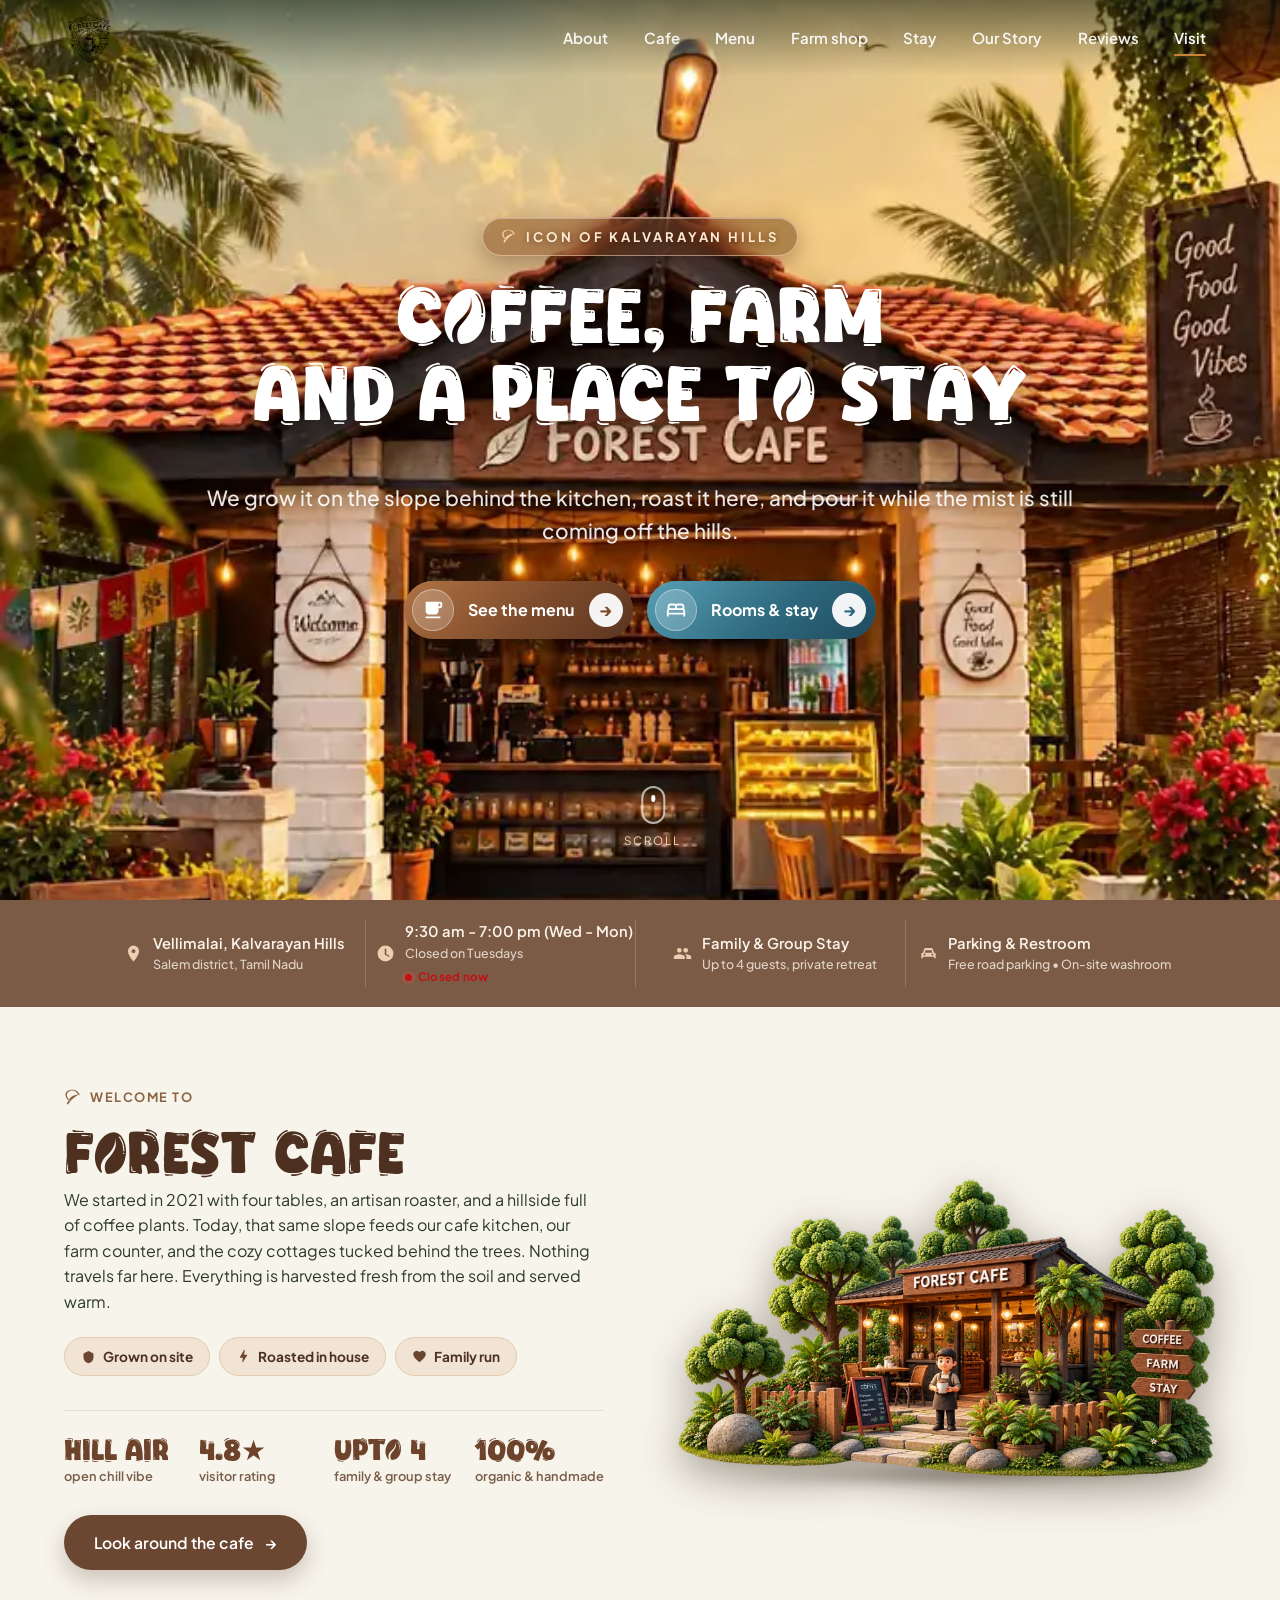
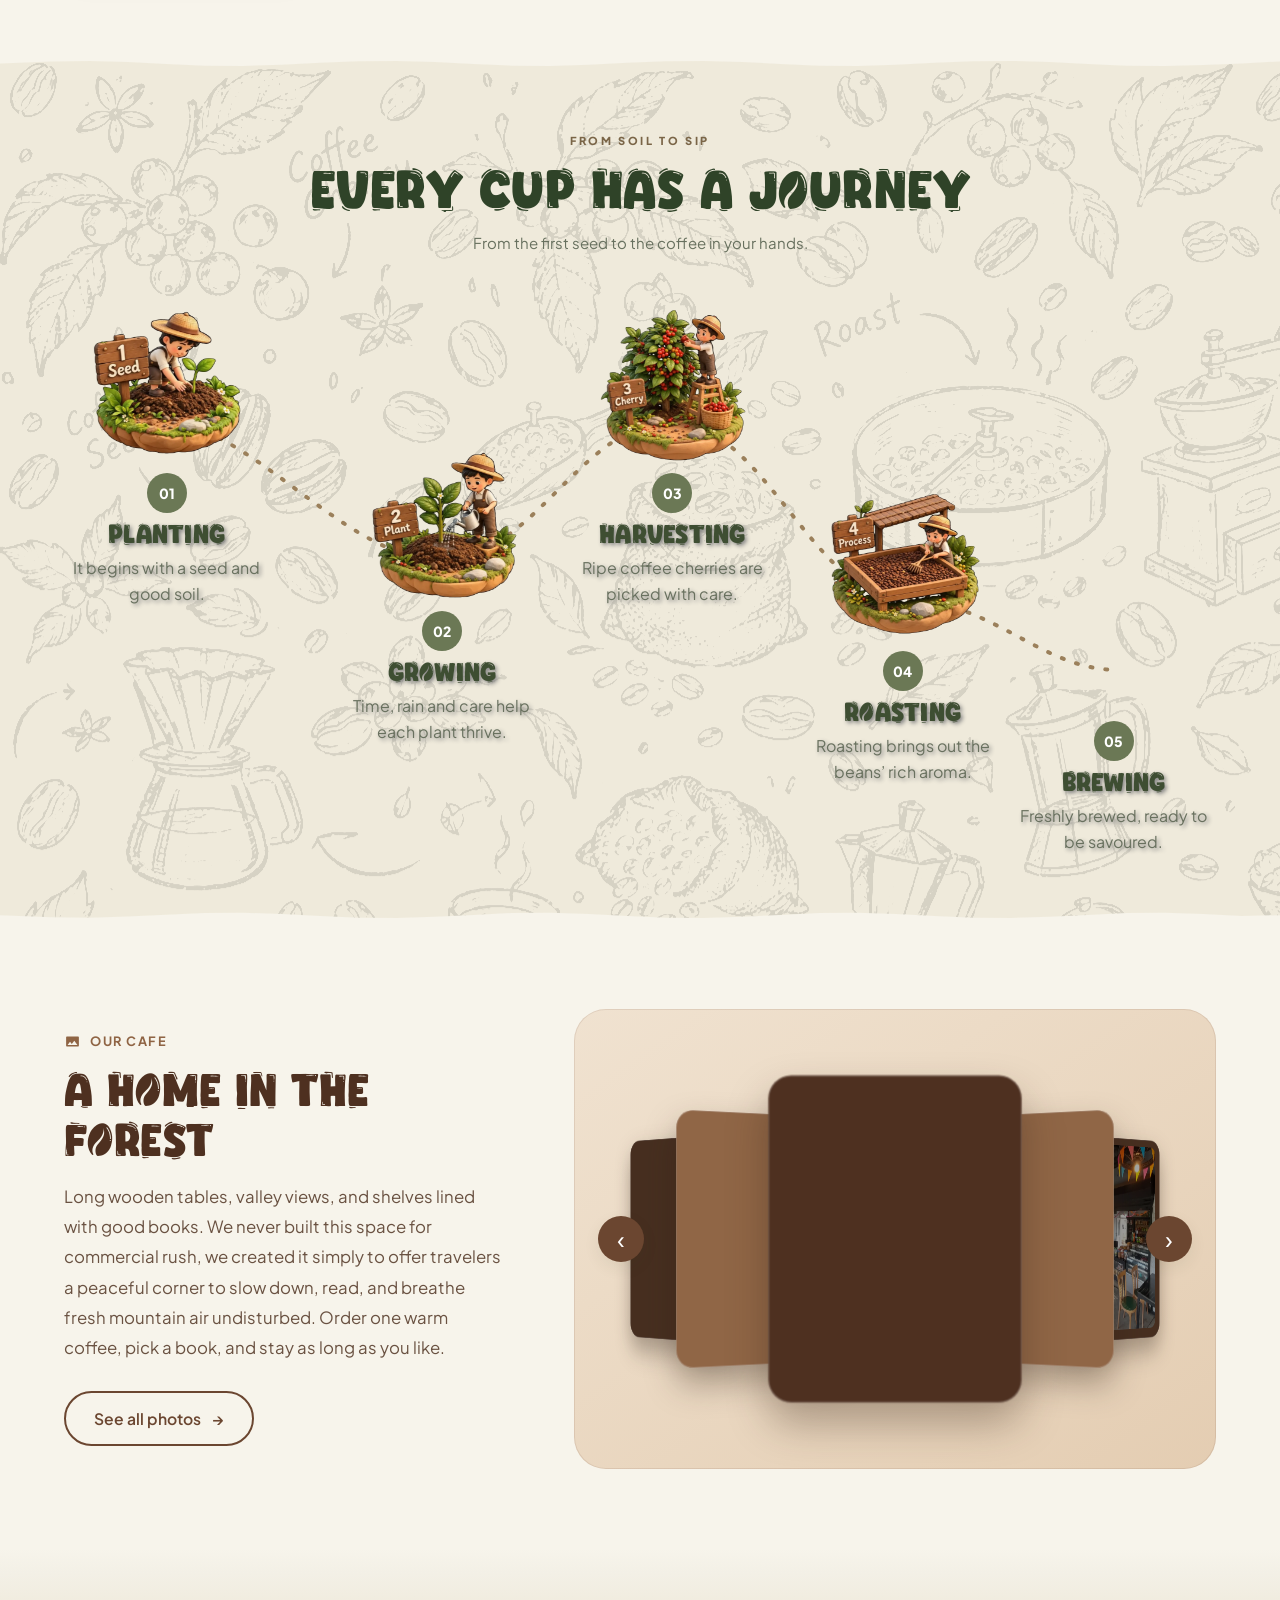
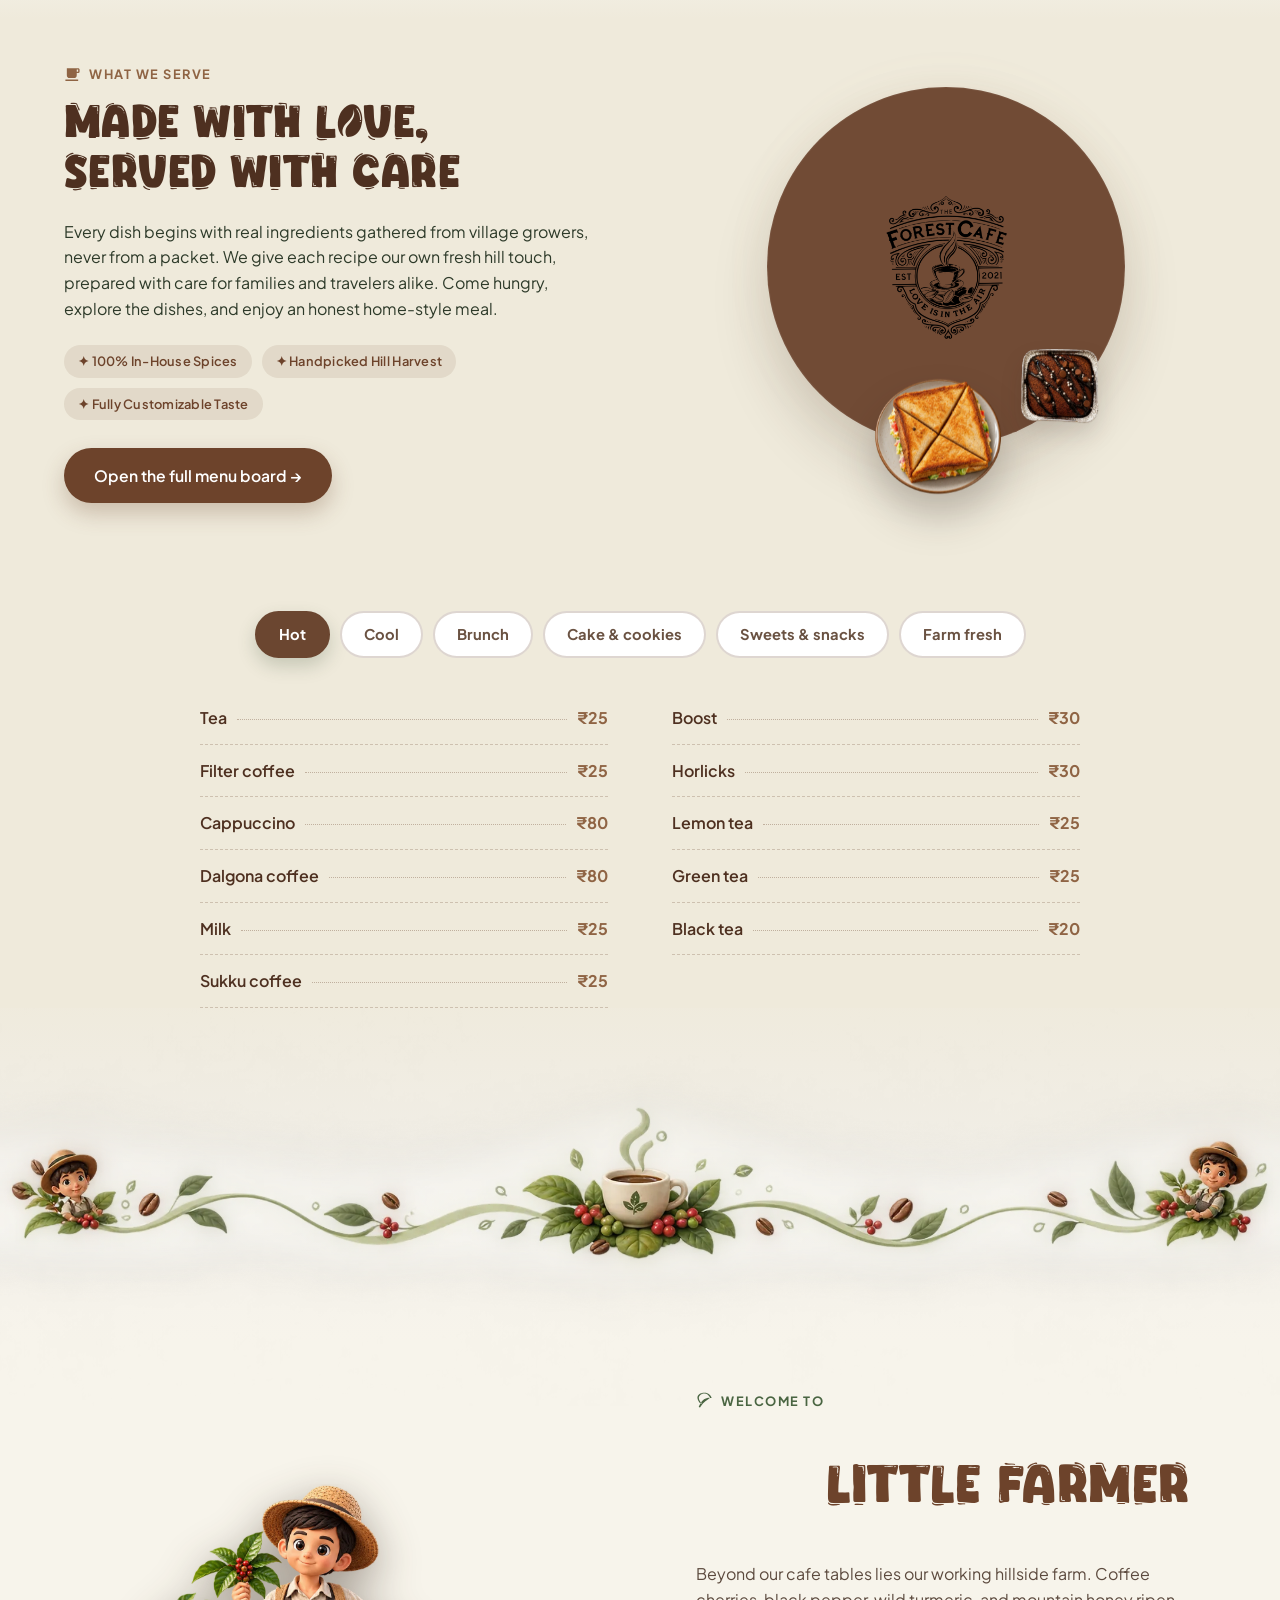
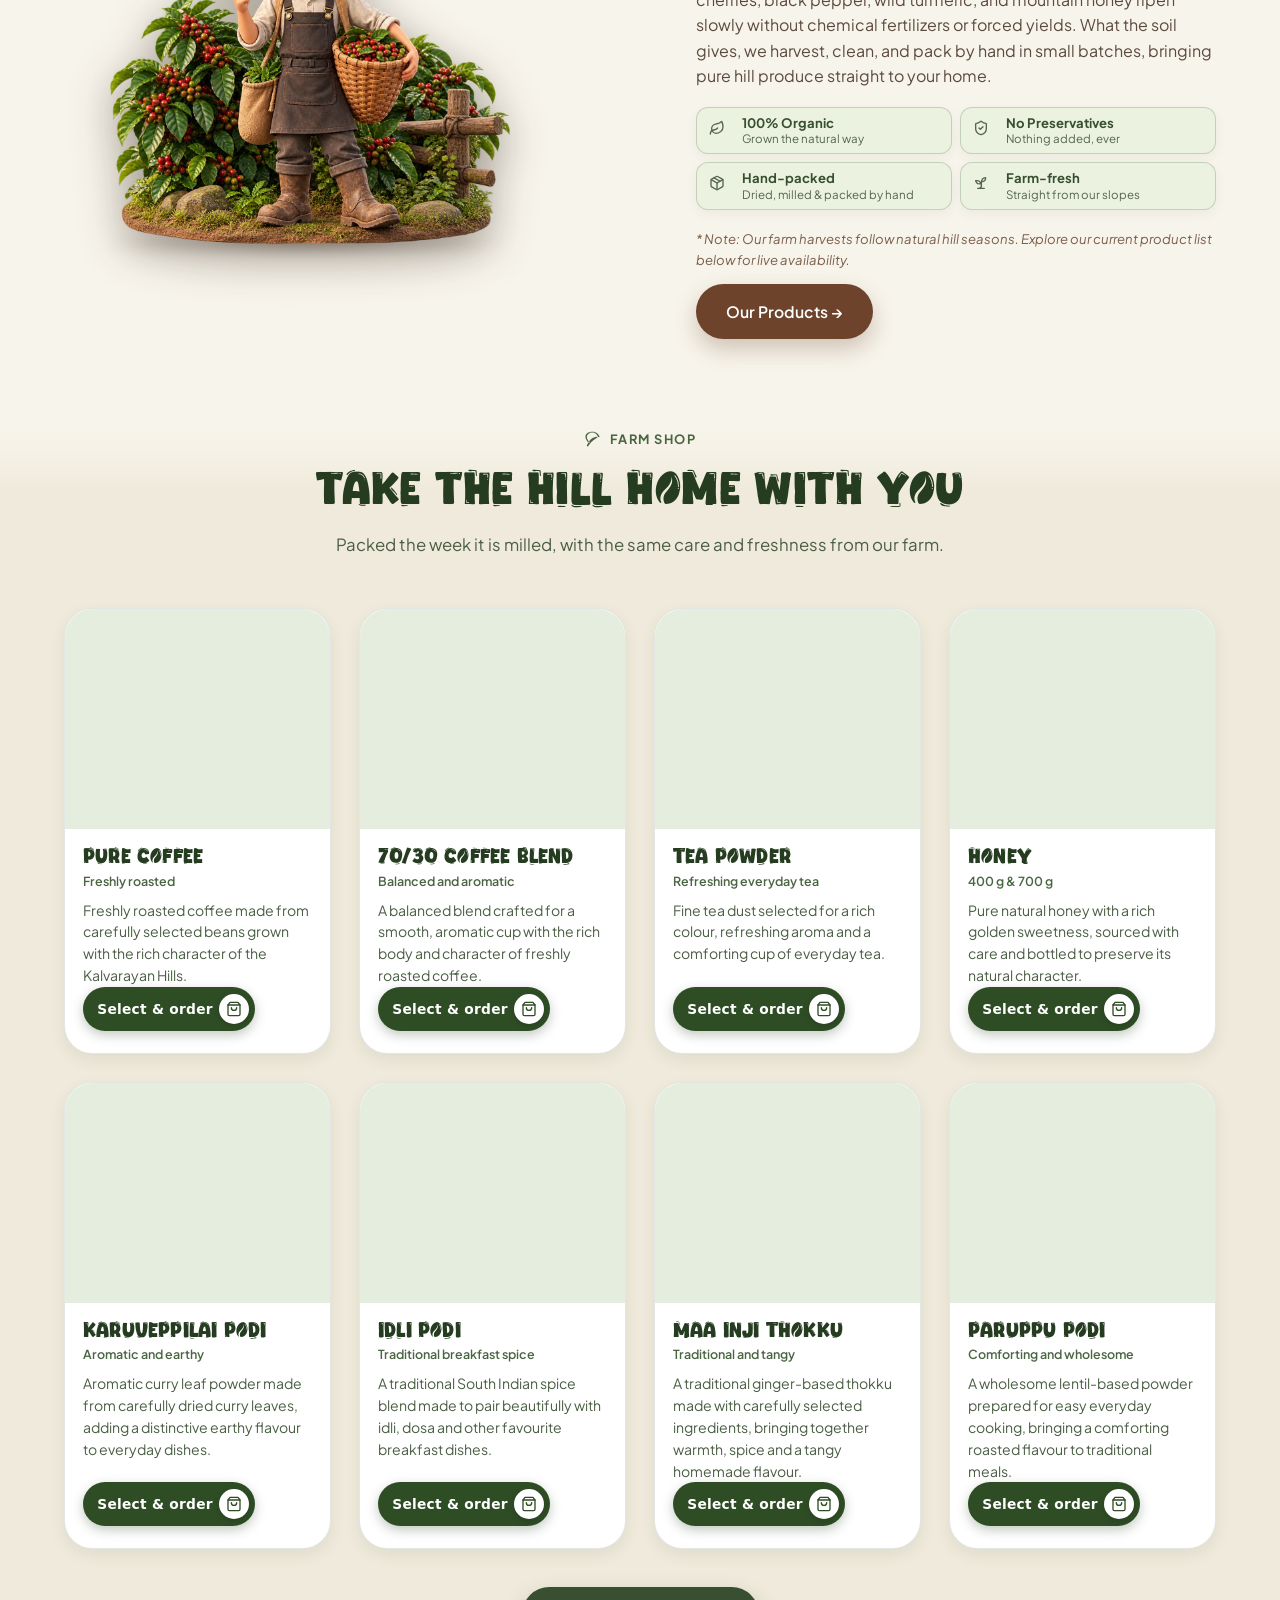
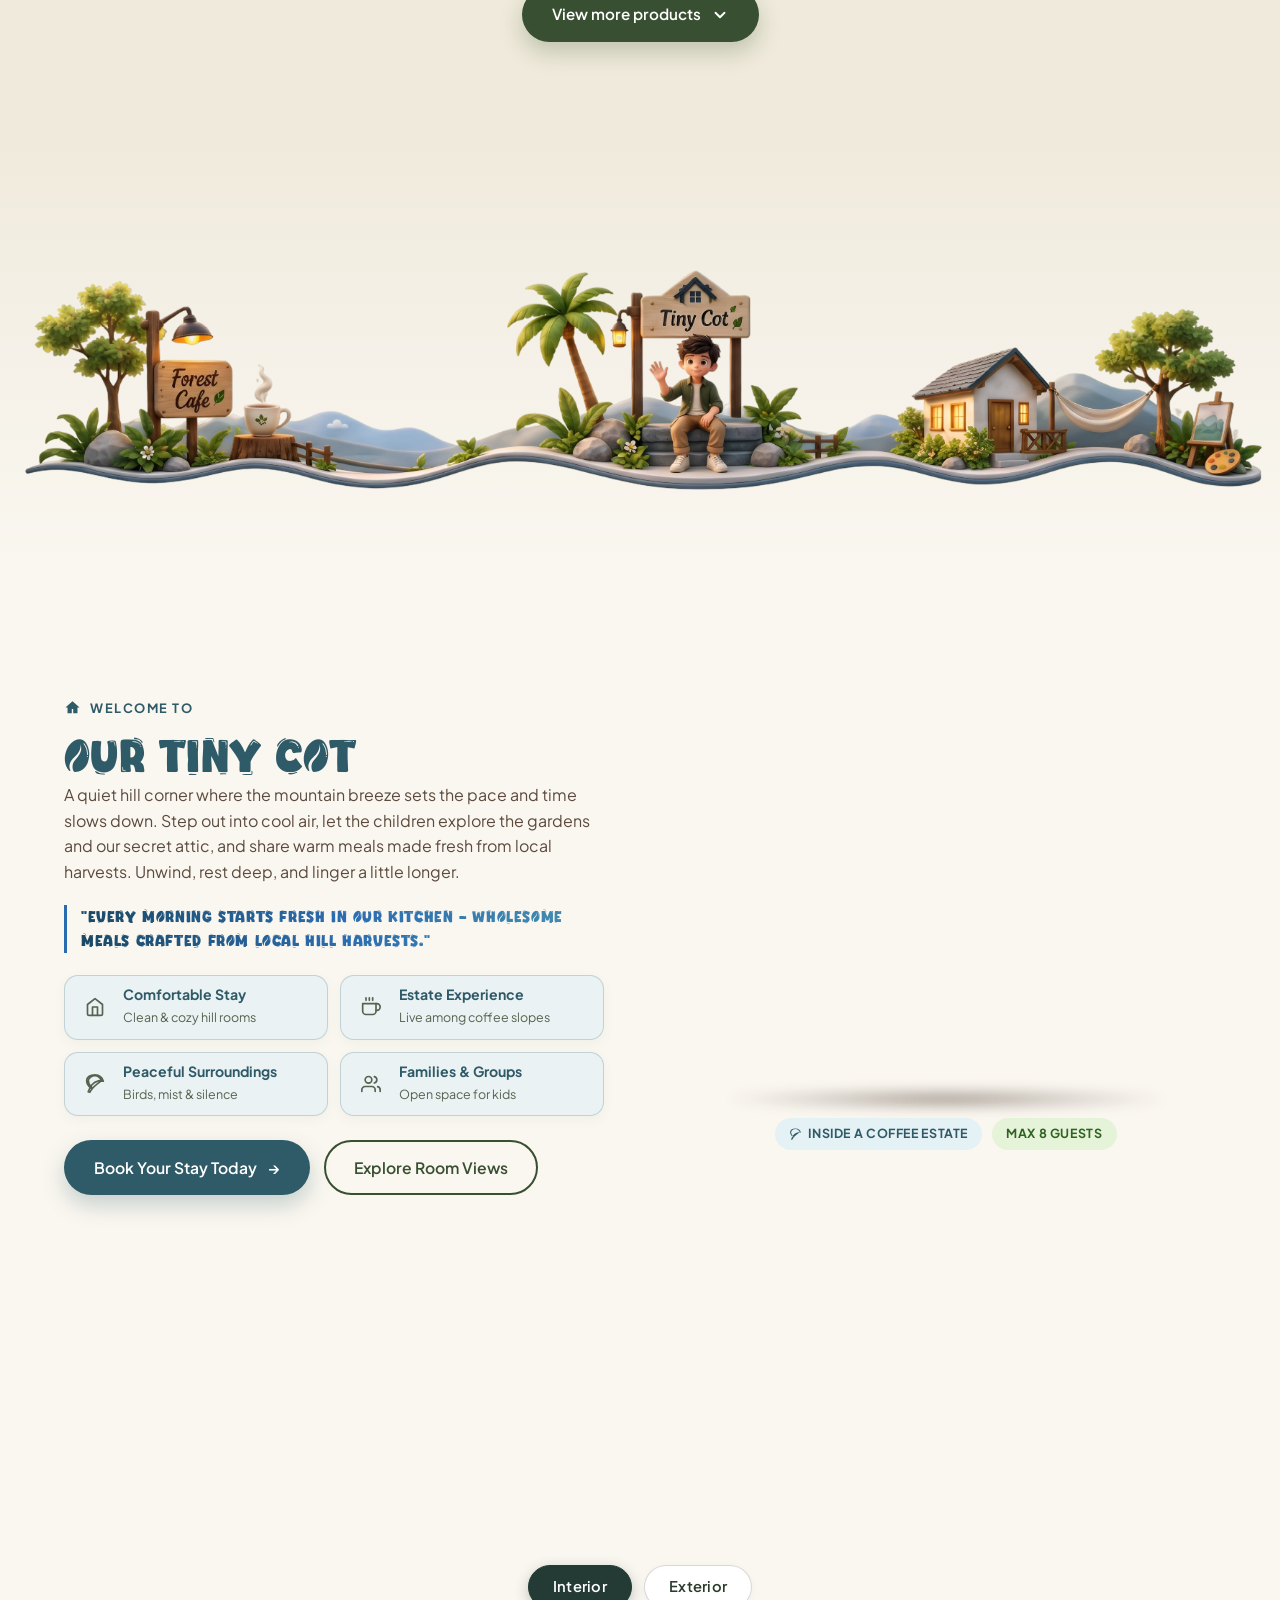
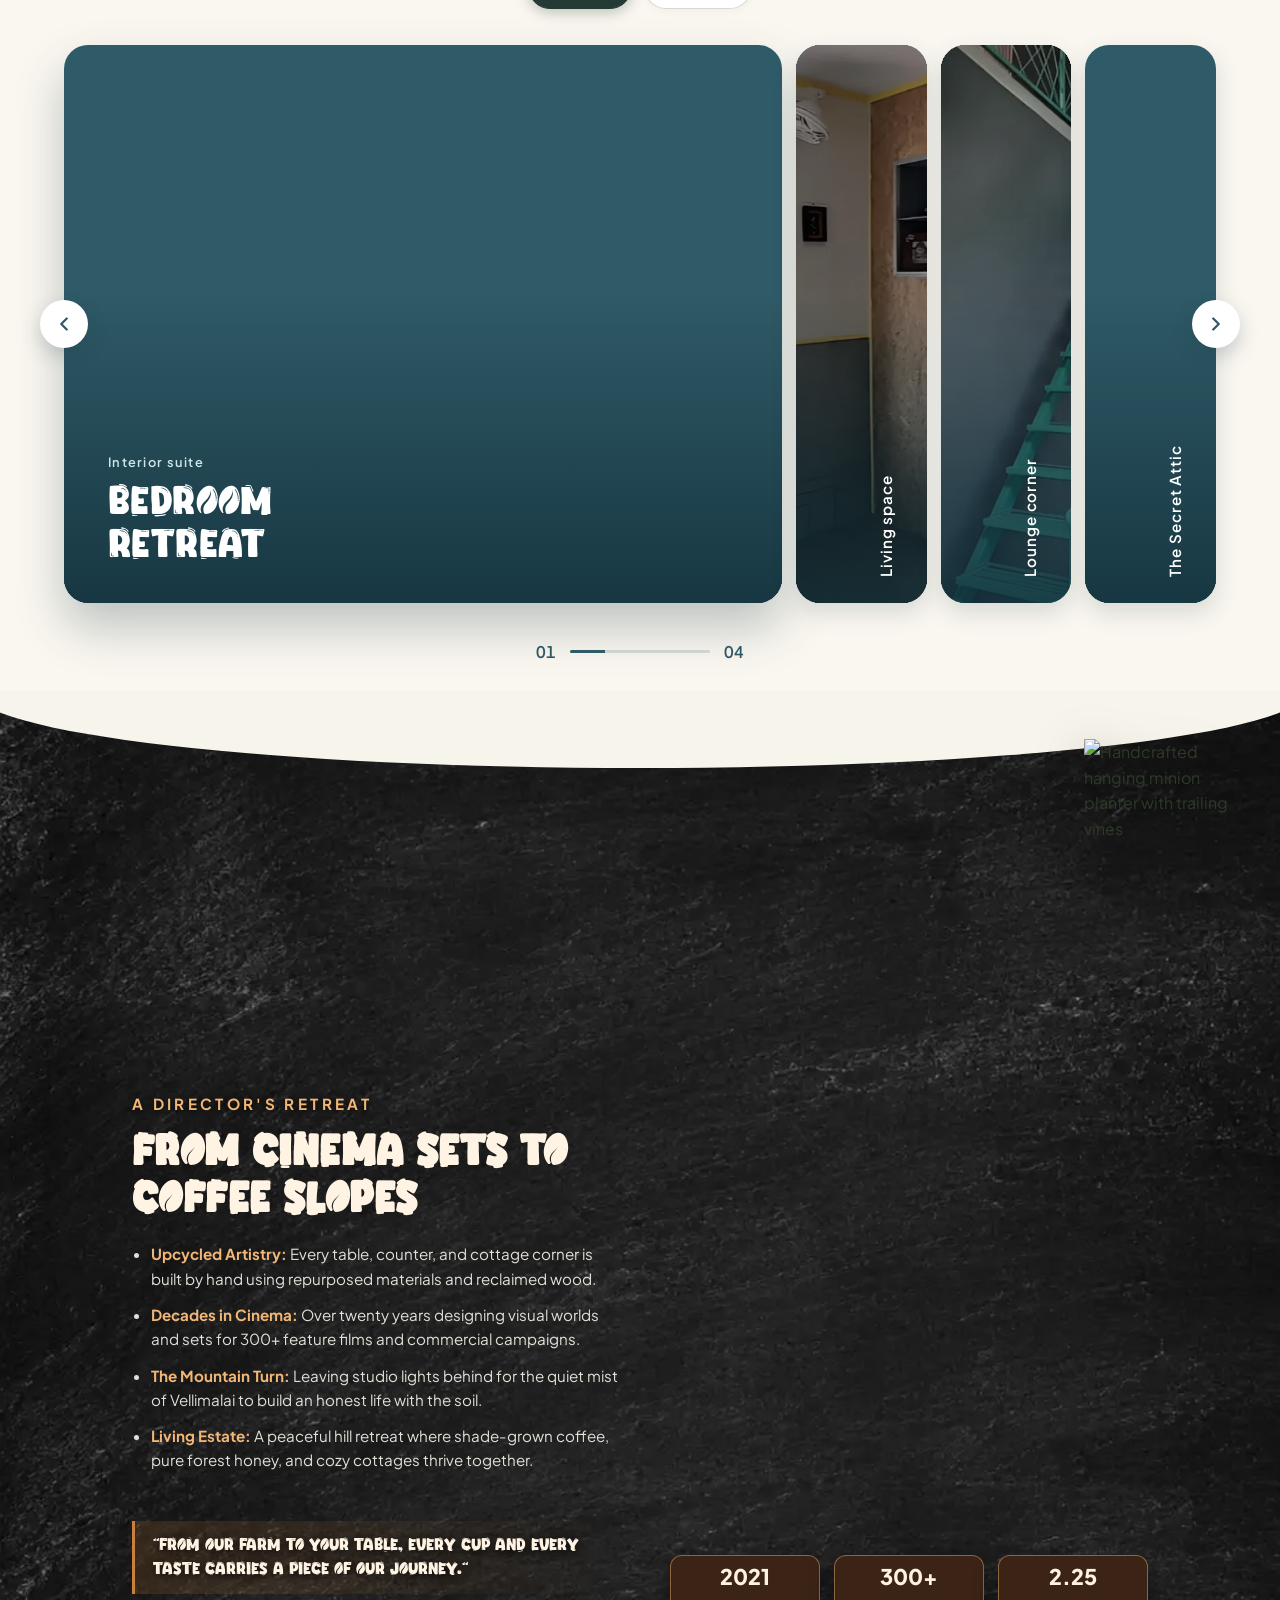
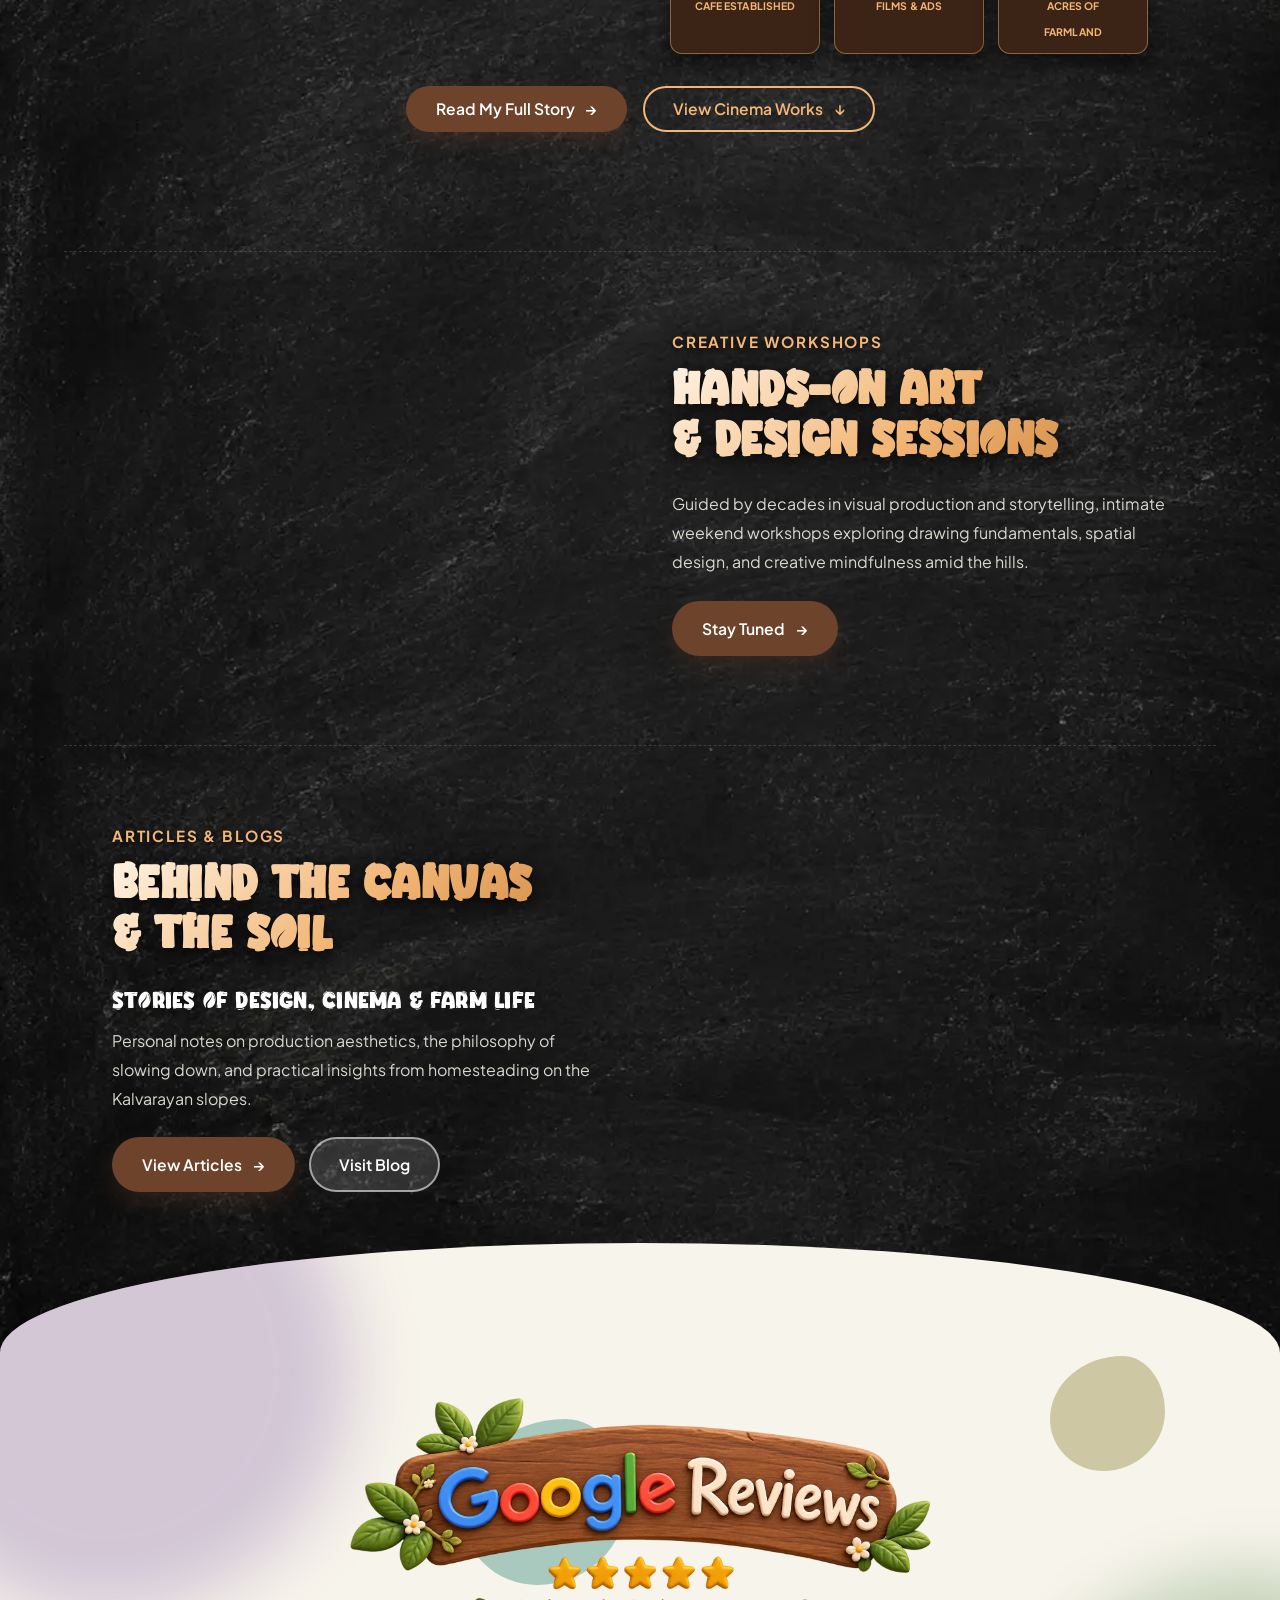
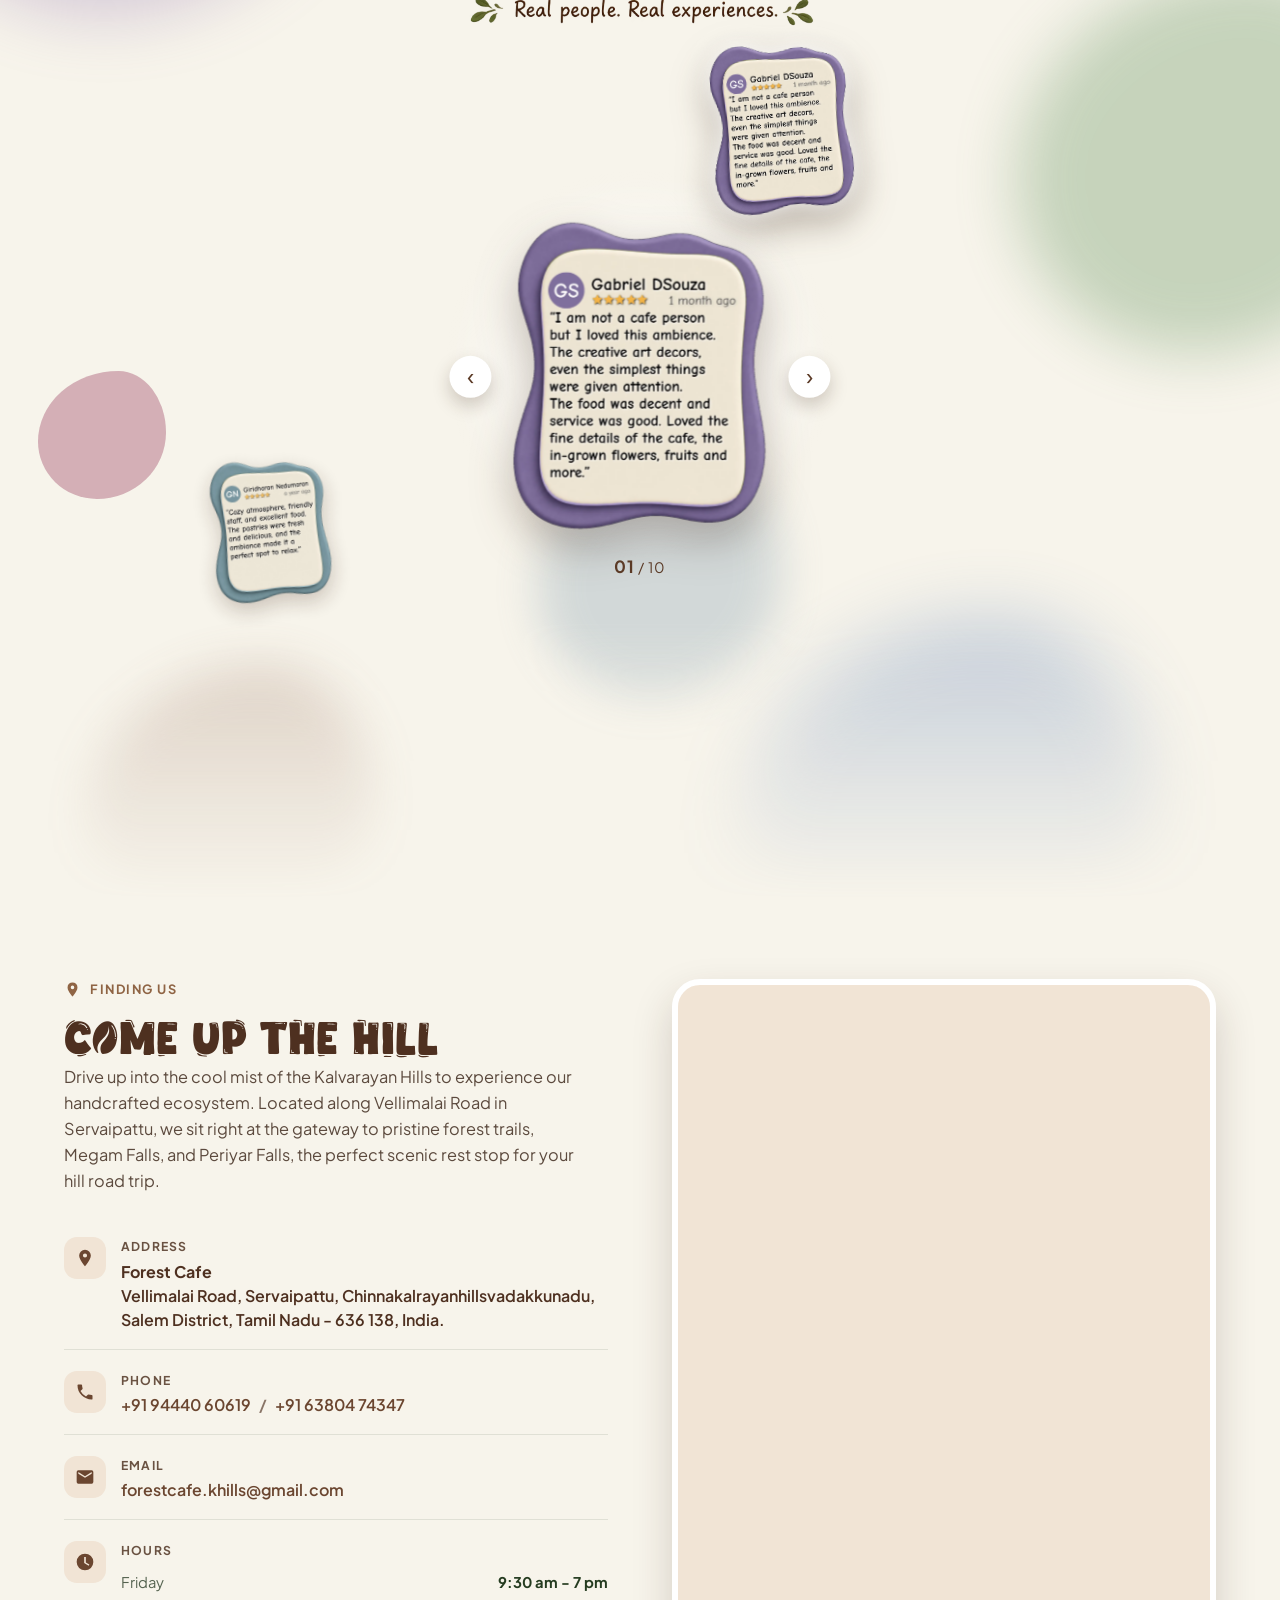
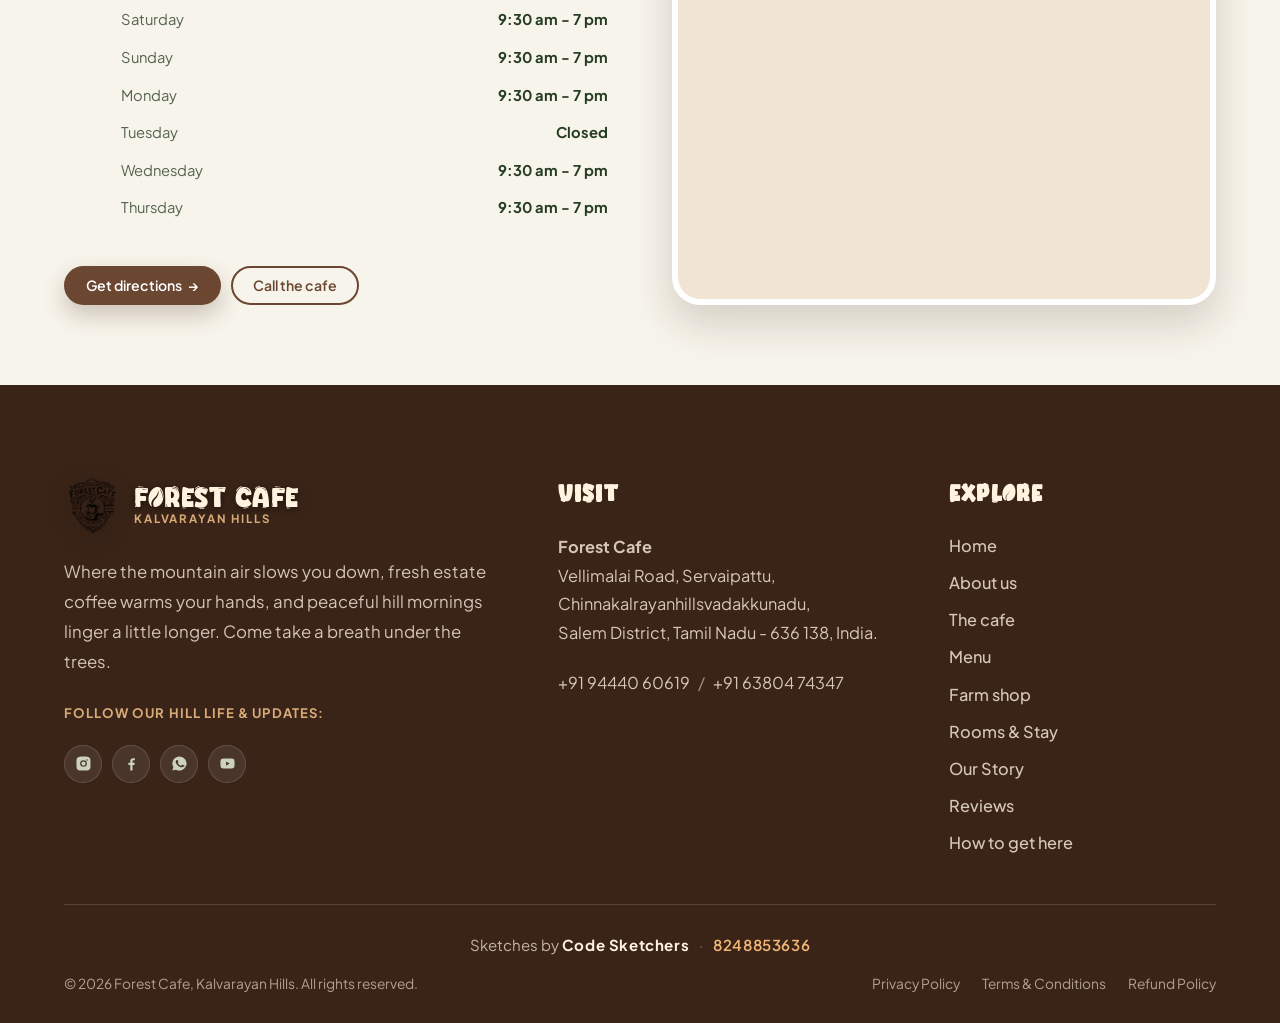
==== index.html @ aeacdb96 "refactor: refine content human friendly manner" ====
<!DOCTYPE html>

<html lang="en">
<head>
<meta charset="utf-8"/>
<meta content="width=device-width, initial-scale=1.0, viewport-fit=cover" name="viewport"/>
<title>Forest Cafe | Coffee, Farm &amp; Stay in Kalvarayan Hills, Salem</title>
<meta content="Forest Cafe in the Kalvarayan Hills, Salem: single-origin filter coffee, a working farm shop, and cosy rooms to stay the night. 9:30 am - 7:00 pm (Wed - Mon) | Closed on Tuesdays." name="description"/>
<meta content="Forest Cafe, Kalvarayan Hills, hill station cafe, filter coffee Tamil Nadu, farm stay, homestay Kalvarayan, organic honey, Salem cafe" name="keywords"/>
<meta content="Forest Cafe" name="author"/>
<meta content="#253C20" name="theme-color"/>
<link href="https://forestcafekhills.in/" rel="canonical"/>
<meta content="website" property="og:type"/>
<meta content="Forest Cafe | Coffee, Farm &amp; Stay in Kalvarayan Hills, Salem" property="og:title"/>
<meta content="A cosy escape in the Kalvarayan Hills. Coffee grown on our slopes, food from our farm, rooms under the trees." property="og:description"/>
<meta content="index, follow, max-image-preview:large" name="robots"/>
<meta content="https://forestcafekhills.in/" property="og:url"/>
<meta content="Forest Cafe" property="og:site_name"/>
<meta content="https://forestcafekhills.in/images/cafe/cafe-01.jpg" property="og:image"/>
<meta content="Forest Cafe | Coffee, Farm &amp; Stay in Kalvarayan Hills, Salem" name="twitter:title"/>
<meta content="Filter coffee, a farm shop and cosy rooms in the Kalvarayan Hills." name="twitter:description"/>
<meta content="https://forestcafekhills.in/images/cafe/cafe-01.jpg" name="twitter:image"/>
<link href="logo.webp" rel="apple-touch-icon"/>
<meta content="en_IN" property="og:locale"/>
<meta content="summary_large_image" name="twitter:card"/>
<link href="logo.webp" rel="icon" type="image/webp"/>
<link rel="preconnect" href="https://firestore.googleapis.com" crossorigin>
<link href="https://fonts.googleapis.com" rel="preconnect"/>
<link crossorigin="" href="https://fonts.gstatic.com" rel="preconnect"/>
<link rel="preload" as="image" href="images/cafe/hero-mob-poster.webp" media="(max-width: 767px)" fetchpriority="high"/>
<link rel="preload" as="image" href="images/cafe/cafe-01.webp" media="(min-width: 768px)" fetchpriority="high"/>
<link href="https://fonts.googleapis.com/css2?family=Fraunces:opsz,wght@9..144,400;500;600&amp;family=Plus+Jakarta+Sans:wght@400;500;600;700&amp;display=swap" rel="preload" as="style" onload="this.onload=null;this.rel='stylesheet'"/>
<noscript><link href="https://fonts.googleapis.com/css2?family=Fraunces:opsz,wght@9..144,400;500;600&amp;family=Plus+Jakarta+Sans:wght@400;500;600;700&amp;display=swap" rel="stylesheet"/></noscript>
<link href="css/style.css" rel="stylesheet"/>
<script type="application/ld+json">
{
  "@context": "https://schema.org",
  "@type": "CafeOrCoffeeShop",
  "name": "Forest Cafe",
  "description": "Coffee, farm shop and stay in the Kalvarayan Hills, Tamil Nadu.",
  "url": "https://forestcafekhills.in/",
  "logo": "https://forestcafekhills.in/logo.webp",
  "image": [
    "https://forestcafekhills.in/images/cafe/cafe-01.jpg"
  ],
  "sameAs": [
    "https://www.instagram.com/forestcafe.khills",
    "https://www.youtube.com/@littlefarmer7566",
    "https://www.facebook.com/gc.anandhan"
  ],
  "hasMap": "https://www.google.com/maps/search/?api=1&query=Forest+Cafe+Servaipattu+Vellimalai+Road+Kalvarayan+Hills",
  "servesCuisine": [
    "Coffee",
    "South Indian",
    "Bakery"
  ],
  "priceRange": "₹₹",
  "telephone": "+91-94440-60619",
  "email": "forestcafe.khills@gmail.com",
  "address": {
    "@type": "PostalAddress",
    "streetAddress": "Kalvarayan Hills Main Road, Vellimalai",
    "addressLocality": "Kalvarayan Hills",
    "addressRegion": "Tamil Nadu",
    "postalCode": "636138",
    "addressCountry": "IN"
  },
  "openingHoursSpecification": [
    {
      "@type": "OpeningHoursSpecification",
      "dayOfWeek": [
        "Monday",
        "Wednesday",
        "Thursday",
        "Friday",
        "Saturday",
        "Sunday"
      ],
      "opens": "09:30",
      "closes": "19:00"
    }
  ]
}
    </script>
<noscript><style>.hero.is-loading .hero-copy{opacity:1!important;transform:none!important}.hero-skel{display:none!important}.hero video{opacity:1!important}</style></noscript>
</head>
<body data-page="site">
    <a class="skip-link" href="#main">Skip to content</a>
    <div aria-hidden="true" class="progress-bar" id="progressBar"></div>
    <!-- ============ PRELOADER ============ -->
    <div class="preloader" id="preloader">
        <video aria-hidden="true" autoplay="" id="loadingVideo" muted="" playsinline="" preload="auto">
            <source src="loader.webm" type="video/webm" />
        </video>
        <div class="preloader-fallback">
            <div class="leaf-spin"></div>
            Forest Cafe
        </div>
    </div>
    <!-- ============ NAVBAR ============ -->
    <header class="nav" id="nav">
        <div class="nav-inner">
            <a aria-label="Forest Cafe - Home" class="brand" href="#top">
                <img alt="Forest Cafe" class="brand-logo" src="logo.webp" width="48" height="48" decoding="async" />
                <span class="brand-text">
                    <span class="brand-name">Forest Cafe</span>
                    <span class="brand-sub">Kalvarayan Hills</span>
                </span>
            </a>
            <button class="nav-toggle" id="navToggle" type="button" aria-label="Open menu" aria-expanded="false" aria-controls="navLinks">
                <span></span><span></span><span></span>
            </button>
            <nav aria-label="Main">
                <ul class="nav-links" id="navLinks">
                    <li><a href="#about">About</a></li>
                    <li><a href="#cafe">Cafe</a></li>
                    <li><a href="#menu">Menu</a></li>
                    <li><a href="#shop">Farm shop</a></li>
                    <li><a href="#stay">Stay</a></li>
                    <li><a href="#art-director">Our Story</a></li>
                    <li><a href="#reviews">Reviews</a></li>
                    <li><a href="#visit">Visit</a></li>
                    <li class="nav-links-cta"><a data-cms-href="phoneLink" href="tel:+919444060619">Call the cafe</a></li>
                </ul>
            </nav>
        </div>
    </header>
    <div class="nav-backdrop" id="navBackdrop" aria-hidden="true"></div>

    <main id="main">
        <span id="top"></span>
        <!-- ============ HERO ============ -->
        <section aria-label="Forest Cafe introduction" class="hero is-loading">
            <video aria-hidden="true" id="heroVideo" loop="" muted="" playsinline="" preload="metadata" data-poster-desktop="images/cafe/cafe-01.webp" data-poster-mobile="images/cafe/hero-mob-poster.webp"></video>
            <script>
                /* The video has NO <source> in the markup on purpose: this script picks the file
                   (9:16 Hero-Mob.webm on phones, 16:9 Hero.webm elsewhere) before the browser
                   downloads anything, so phones never fetch the big desktop video. */
                (function () {
                    var v = document.getElementById('heroVideo');
                    if (!v) return;
                    var phone = window.matchMedia('(max-width: 767px)').matches;
                    v.setAttribute('data-active', phone ? 'mobile' : 'desktop');
                    var posterUrl = phone
                        ? (v.getAttribute('data-poster-mobile') || 'images/cafe/hero-mob-poster.webp')
                        : (v.getAttribute('data-poster-desktop') || 'images/cafe/cafe-01.webp');
                    v.setAttribute('poster', posterUrl);
                    if (phone) {
                        v.setAttribute('preload', 'metadata');
                    }
                    var s = document.createElement('source');
                    s.src = phone ? 'Hero-Mob.webm' : 'Hero.webm';
                    s.type = 'video/webm';
                    v.appendChild(s);
                }());
            </script>
            <div class="hero-veil"></div>
            <div class="hero-copy">
                <span class="hero-eyebrow">
                    <svg viewbox="0 0 24 24">
                        <path d="M17,8C8,10 5.9,16.17 3.82,21.34L5.71,22L6.58,20.44C10.5,14 16,11 20,8C18.5,5 15.5,2 12,2C8,2 4,5 4,8C4,10.5 5.5,13.5 8,15.5L7.2,17C4.2,14.5 2,10.8 2,8C2,4.1 5.6,1 12,1C17.5,1 21.5,4.8 22,8.5L17,8Z"></path>
                    </svg>
                    Icon of Kalvarayan Hills
                </span>
                <h1 class="hero-title" data-cms="heroTitle">Coffee, farm<br />and a place to stay</h1>
                <p class="hero-tag" data-cms="heroText">
                    We grow it on the slope behind the kitchen, roast it here, and pour it while the
                    mist is still coming off the hills.
                </p>
                <div class="hero-buttons">
                    <a class="hero-cta hero-cta--menu" href="#menu">
                        <span class="hero-cta-ico" aria-hidden="true"><svg viewBox="0 0 24 24"><path d="M20 3H4v10c0 2.21 1.79 4 4 4h6c2.21 0 4-1.79 4-4v-3h2c1.11 0 2-.9 2-2V5c0-1.11-.89-2-2-2zm0 5h-2V5h2v3zM4 19h16v2H4z"/></svg></span>
                        <span class="hero-cta-txt">See the menu</span>
                        <span class="hero-cta-arrow" aria-hidden="true">→</span>
                    </a>
                    <a class="hero-cta hero-cta--stay" href="#stay">
                        <span class="hero-cta-ico" aria-hidden="true"><svg viewBox="0 0 24 24"><path d="M21 10.78V8c0-1.65-1.35-3-3-3h-4c-.77 0-1.47.3-2 .78-.53-.48-1.23-.78-2-.78H6C4.35 5 3 6.35 3 8v2.78c-.61.55-1 1.34-1 2.22v6h2v-2h16v2h2v-6c0-.88-.39-1.67-1-2.22zM14 7h4c.55 0 1 .45 1 1v2h-6V8c0-.55.45-1 1-1zM5 8c0-.55.45-1 1-1h4c.55 0 1 .45 1 1v2H5V8zm-1 7v-2c0-.55.45-1 1-1h14c.55 0 1 .45 1 1v2H4z"/></svg></span>
                        <span class="hero-cta-txt">Rooms &amp; stay</span>
                        <span class="hero-cta-arrow" aria-hidden="true">→</span>
                    </a>
                </div>
            </div>
            <div class="hero-skel" aria-hidden="true">
                <span class="sk sk-pill"></span>
                <span class="sk sk-title"></span>
                <span class="sk sk-title s2"></span>
                <span class="sk sk-line"></span>
                <span class="sk sk-line s2"></span>
                <span class="sk sk-line s3"></span>
                <span class="sk-btns"><span class="sk sk-btn"></span><span class="sk sk-btn"></span></span>
            </div>
            <a aria-label="Scroll to about" class="hero-scroll" href="#about">
                <span class="mouse"></span>
                Scroll
            </a>
        </section>
        <!-- ============ INFO STRIP ============ -->
        <div class="info-strip">
            <div class="info-strip-inner">
                <div class="info-item">
                    <svg viewbox="0 0 24 24">
                        <path d="M12 2a7 7 0 0 0-7 7c0 5.25 7 13 7 13s7-7.75 7-13a7 7 0 0 0-7-7zm0 9.5A2.5 2.5 0 1 1 14.5 9 2.5 2.5 0 0 1 12 11.5z"></path>
                    </svg>
                    <div><b class="i-full">Vellimalai, Kalvarayan Hills</b><b class="i-short">Vellimalai</b><span>Salem district, Tamil Nadu</span></div>
                </div>
                <div class="info-item">
                    <svg viewbox="0 0 24 24">
                        <path d="M12 2a10 10 0 1 0 10 10A10 10 0 0 0 12 2zm1 10.6 4.2 2.5-.8 1.3L11 13.2V6h2z"></path>
                    </svg>
                    <div><b class="i-full">9:30 am - 7:00 pm (Wed - Mon)</b><b class="i-short">9:30 am - 7:00 pm</b><span>Closed on Tuesdays</span><em class="open-badge" id="openBadge" hidden></em></div>
                </div>
                <div class="info-item">
                    <svg viewbox="0 0 24 24">
                        <path d="M8 11a3 3 0 1 0 0-6 3 3 0 0 0 0 6zm8 0a3 3 0 1 0 0-6 3 3 0 0 0 0 6zM8 13c-2.4 0-7 1.2-7 3.5V19h14v-2.5C15 14.2 10.4 13 8 13zm8 0c-.3 0-.6 0-.9.1 1.2.8 1.9 1.9 1.9 3.4V19h6v-2.5c0-2.3-4.6-3.5-7-3.5z"></path>
                    </svg>
                    <div><b class="i-full">Family &amp; Group Stay</b><b class="i-short">Family &amp; Group Stay</b><span>Up to 4 guests, private retreat</span></div>
                </div>
                <div class="info-item">
                    <svg viewbox="0 0 24 24">
                        <path d="M5 11l1.5-4.5A2 2 0 0 1 8.4 5h7.2a2 2 0 0 1 1.9 1.5L19 11h.5A1.5 1.5 0 0 1 21 12.5V18h-2v-2H5v2H3v-5.5A1.5 1.5 0 0 1 4.5 11zm2.1 0h9.8l-1-3H8.1zM7 14.5A1.25 1.25 0 1 0 5.75 13 1.25 1.25 0 0 0 7 14.5zm10 0A1.25 1.25 0 1 0 15.75 13 1.25 1.25 0 0 0 17 14.5z"></path>
                    </svg>
                    <div><b class="i-full">Parking &amp; Restroom</b><b class="i-short">Parking &amp; Rest</b><span>Free road parking • On-site washroom</span></div>
                </div>
            </div>
        </div>
        <!-- ============ ABOUT ============ -->
        <section class="section theme-cafe" id="about">
            <div class="shell split split--reverse reveal">
                <div class="about-media">
                    <div class="item-wrap has-ground-shadow">
                        <img alt="Illustration of the Forest Cafe building surrounded by trees" class="floating-img" src="images/farm/item1.webp" width="326" height="181" loading="lazy" decoding="async" />
                    </div>
                </div>
                <div class="about-copy">
                    <span class="eyebrow">
                        <svg viewbox="0 0 24 24">
                            <path d="M17,8C8,10 5.9,16.17 3.82,21.34L5.71,22L6.58,20.44C10.5,14 16,11 20,8C18.5,5 15.5,2 12,2C8,2 4,5 4,8C4,10.5 5.5,13.5 8,15.5L7.2,17C4.2,14.5 2,10.8 2,8C2,4.1 5.6,1 12,1C17.5,1 21.5,4.8 22,8.5L17,8Z"></path>
                        </svg>
                        Welcome to
                    </span>
                    <h2 class="headline headline--xl" data-cms="aboutTitle">Forest Cafe</h2>
                    <p class="about-desc" data-cms="aboutText">
                        We started in 2021 with four tables, an artisan roaster, and a hillside full of coffee plants. Today, that same slope feeds our cafe kitchen, our farm counter, and the cozy cottages tucked behind the trees. Nothing travels far here. Everything is harvested fresh from the soil and served warm.
                    </p>
                    <div class="pill-row">
                        <span class="pill">
                            <svg viewbox="0 0 24 24">
                                <path d="M12 3 4 7v6c0 5 3.4 8.7 8 9.9 4.6-1.2 8-4.9 8-9.9V7z"></path>
                            </svg> Grown on site
                        </span>
                        <span class="pill">
                            <svg viewbox="0 0 24 24">
                                <path d="M11 21h-1l1-7H6.5a.5.5 0 0 1-.4-.8l7-11.9a.5.5 0 0 1 .9.4L13 9h4.5a.5.5 0 0 1 .4.8z"></path>
                            </svg> Roasted in house
                        </span>
                        <span class="pill">
                            <svg viewbox="0 0 24 24">
                                <path d="M12 21.35 10.55 20C5.4 15.36 2 12.28 2 8.5A5.5 5.5 0 0 1 12 5.1 5.5 5.5 0 0 1 22 8.5c0 3.78-3.4 6.86-8.55 11.54z"></path>
                            </svg> Family run
                        </span>
                    </div>
                    <div class="about-stats">
                        <div class="stat-item">
                            <b>Hill Air</b>
                            <span>open chill vibe</span>
                        </div>
                        <div class="stat-item">
                            <b>4.8&#9733;</b>
                            <span>visitor rating</span>
                        </div>
                        <div class="stat-item">
                            <b>Upto 4</b>
                            <span>family &amp; group stay</span>
                        </div>
                        <div class="stat-item">
                            <b>100%</b>
                            <span>organic &amp; handmade</span>
                        </div>
                    </div>
                    <div style="margin-top:30px">
                        <a class="btn btn--solid" href="#cafe">Look around the cafe <span class="arrow">→</span></a>
                    </div>
                </div>
            </div>
        </section>
        <!-- ============ COFFEE JOURNEY - HTML/CSS/SVG ============ -->
        <section class="sts-section" id="soil-to-sip" aria-label="The coffee journey">
            <div class="sts-doodle-overlay" aria-hidden="true"></div>

            <header class="sts-heading">
                <span class="sts-eyebrow">FROM SOIL TO SIP</span>
                <h2>Every cup has a journey</h2>
                <p>From the first seed to the coffee in your hands.</p>
            </header>
            <svg class="sts-curve" viewBox="0 0 1160 500" preserveAspectRatio="none" aria-hidden="true">
                <!-- The path runs behind the artwork and meets the center of each stage. -->
                <path d="M102 92 C 190 92, 285 230, 380 230 S 520 92, 612 92 S 755 270, 844 270 S 980 340, 1058 340" />
            </svg>
            <div class="sts-stages">
                <article class="sts-stage sts-stage--1"><div class="sts-stage-media"><img src="images/sts/1.webp" alt="Planting a coffee seedling" loading="lazy" decoding="async"></div><span class="sts-number">01</span><h3>Planting</h3><p>It begins with a seed and good soil.</p></article>
                <article class="sts-stage sts-stage--2"><div class="sts-stage-media"><img src="images/sts/2.webp" alt="Growing coffee plant" loading="lazy" decoding="async"></div><span class="sts-number">02</span><h3>Growing</h3><p>Time, rain and care help each plant thrive.</p></article>
                <article class="sts-stage sts-stage--3"><div class="sts-stage-media"><img src="images/sts/3.webp" alt="Harvesting ripe coffee cherries" loading="lazy" decoding="async"></div><span class="sts-number">03</span><h3>Harvesting</h3><p>Ripe coffee cherries are picked with care.</p></article>
                <article class="sts-stage sts-stage--4"><div class="sts-stage-media"><img src="images/sts/4.webp" alt="Roasting coffee beans" loading="lazy" decoding="async"></div><span class="sts-number">04</span><h3>Roasting</h3><p>Roasting brings out the beans’ rich aroma.</p></article>
                <article class="sts-stage sts-stage--5"><div class="sts-stage-media"><img src="images/sts/5.webp" alt="Freshly brewed coffee" loading="lazy" decoding="async"></div><span class="sts-number">05</span><h3>Brewing</h3><p>Freshly brewed, ready to be savoured.</p></article>
            </div>

            <!-- Small top wave -->
            <div class="sts-wave sts-wave--top"></div>

            <!-- Small bottom wave -->
            <div class="sts-wave sts-wave--bottom"></div>
        </section>


        <section class="section theme-cafe" id="cafe">
            <div class="shell">
                <div class="split gallery-default reveal" id="galleryDefault">
                    <div class="gallery-copy">
                        <span class="eyebrow">
                            <svg viewbox="0 0 24 24">
                                <path d="M4 5h16a1 1 0 0 1 1 1v12a1 1 0 0 1-1 1H4a1 1 0 0 1-1-1V6a1 1 0 0 1 1-1zm1 12h14l-4.5-6-3.5 4.5-2.5-3z"></path>
                            </svg>
                            Our cafe
                        </span>
                        <h2 class="headline">A home in the forest</h2>
                        <p class="lede">
                            Long wooden tables, valley views, and shelves lined with good books. We never built this space for commercial rush, we created it simply to offer travelers a peaceful corner to slow down, read, and breathe fresh mountain air undisturbed. Order one warm coffee, pick a book, and stay as long as you like.
                        </p>
                        <div style="margin-top:28px">
                            <button class="btn btn--ghost" id="exploreCafeBtn" type="button">See all photos <span class="arrow">→</span></button>
                        </div>
                    </div>
                    <div class="cards-wrapper">
                        <button aria-label="Previous photo" class="nav-arrow" id="prevCard" type="button">‹</button>
                        <div class="cards-stack" id="cardsStack">
                            <button class="photo-card pos-0" data-index="0" type="button"><img alt="Seating area at Forest Cafe, Kalvarayan Hills" loading="lazy" decoding="async" src="images/cafe/1.webp" /></button>
                            <button class="photo-card pos-1" data-index="1" type="button"><img alt="Coffee being poured at Forest Cafe" loading="lazy" decoding="async" src="images/cafe/2.webp" /></button>
                            <button class="photo-card pos-2" data-index="2" type="button"><img alt="View from the Forest Cafe deck" loading="lazy" decoding="async" src="images/cafe/9.webp" /></button>
                            <button class="photo-card pos-3" data-index="3" type="button"><img alt="Interior corner of Forest Cafe" loading="lazy" decoding="async" src="images/cafe/8.webp" /></button>
                            <button class="photo-card pos-4" data-index="4" type="button"><img alt="Forest Cafe surroundings in the Kalvarayan Hills" loading="lazy" decoding="async" src="images/cafe/5.webp" /></button>
                        </div>
                        <button aria-label="Next photo" class="nav-arrow" id="nextCard" type="button">›</button>
                    </div>
                </div>
                <div class="gallery-full" id="galleryFull">
                    <div class="gallery-head">
                        <div>
                            <span class="eyebrow">
                                <svg viewbox="0 0 24 24">
                                    <path d="M4 5h16a1 1 0 0 1 1 1v12a1 1 0 0 1-1 1H4a1 1 0 0 1-1-1V6a1 1 0 0 1 1-1zm1 12h14l-4.5-6-3.5 4.5-2.5-3z"></path>
                                </svg>
                                Full gallery
                            </span>
                            <h3 class="headline" style="font-size:clamp(2rem,4vw,3rem)">Every corner of the place</h3>
                        </div>
                        <button class="btn btn--ghost btn--sm" id="closeGalleryBtn" type="button">← Back</button>
                    </div>
                    <div class="gallery-grid" id="galleryGrid">
                        <button class="grid-card" data-index="0" type="button"><img alt="Seating area at Forest Cafe, Kalvarayan Hills" loading="lazy" decoding="async" src="images/cafe/1.webp" /></button>
                        <button class="grid-card" data-index="1" type="button"><img alt="Coffee being poured at Forest Cafe" loading="lazy" decoding="async" src="images/cafe/2.webp" /></button>
                        <button class="grid-card" data-index="2" type="button"><img alt="View from the deck at Forest Cafe, Kalvarayan Hills" loading="lazy" decoding="async" src="images/cafe/9.webp" /></button>
                        <button class="grid-card" data-index="3" type="button"><img alt="Interior corner of Forest Cafe" loading="lazy" decoding="async" src="images/cafe/8.webp" /></button>
                        <button class="grid-card" data-index="4" type="button"><img alt="Forest Cafe surroundings in the Kalvarayan Hills" loading="lazy" decoding="async" src="images/cafe/5.webp" /></button>
                        <button class="grid-card" data-index="5" type="button"><img alt="Tables by the window at Forest Cafe" loading="lazy" decoding="async" src="images/cafe/15.webp" /></button>
                        <button class="grid-card" data-index="6" type="button"><img alt="Garden path to Forest Cafe" loading="lazy" decoding="async" src="images/cafe/16.webp" /></button>
                        <button class="grid-card" data-index="7" type="button"><img alt="Evening at Forest Cafe" loading="lazy" decoding="async" src="images/cafe/6.webp" /></button>
                        <button class="grid-card" data-index="8" type="button"><img alt="Hillside behind Forest Cafe, Kalvarayan Hills" loading="lazy" decoding="async" src="images/cafe/12.webp" /></button>
                    </div>
                </div>
            </div>
        </section>
        <!-- ============ MENU ============ -->
        <section class="section section--alt section--hairline theme-cafe" id="menu">
            <div class="shell">
                <div class="split reveal">
                    <div class="menu-copy">
                        <span class="eyebrow" style="display: flex; align-items: center; gap: 8px; margin-bottom: 12px;">
                            <svg viewbox="0 0 24 24">
                                <path d="M2,21H20V19H2M20,8H18V5H20M20,3H4V13A4,4 0 0,0 8,17H14A4,4 0 0,0 18,13V10H20A2,2 0 0,0 22,8V5C22,3.89 21.1,3 20,3Z"></path>
                            </svg>
                            WHAT WE SERVE
                        </span>
                        <h2 class="headline" style="margin-top: 0; margin-bottom: 22px; line-height: 1.15;">
                            MADE WITH LOVE,<br />SERVED WITH CARE
                        </h2>
                        <p class="menu-desc" style="margin-bottom: 24px; line-height: 1.6; max-width: 540px;">
                            Every dish begins with real ingredients gathered from village growers, never from a packet. We give each recipe our own fresh hill touch, prepared with care for families and travelers alike. Come hungry, explore the dishes, and enjoy an honest home-style meal.
                        </p>
                        <!-- 3 Badges in a single sequence line -->
                        <div class="menu-pills" style="display: flex; flex-wrap: wrap; align-items: center; gap: 10px; margin-bottom: 28px;">
                            <span class="pill-tag" style="background: rgba(109, 67, 43, 0.1); color: #6d432b; padding: 6px 14px; border-radius: 999px; font-size: 0.8rem; font-weight: 600; letter-spacing: 0.02em; white-space: nowrap;">
                                ✦ 100% In-House Spices
                            </span>
                            <span class="pill-tag" style="background: rgba(109, 67, 43, 0.1); color: #6d432b; padding: 6px 14px; border-radius: 999px; font-size: 0.8rem; font-weight: 600; letter-spacing: 0.02em; white-space: nowrap;">
                                ✦ Handpicked Hill Harvest
                            </span>
                            <span class="pill-tag" style="background: rgba(109, 67, 43, 0.1); color: #6d432b; padding: 6px 14px; border-radius: 999px; font-size: 0.8rem; font-weight: 600; letter-spacing: 0.02em; white-space: nowrap;">
                                ✦ Fully Customizable Taste
                            </span>
                        </div>
                        <button class="btn btn-primary" id="openMenuModal" type="button">
                            Open the full menu board →
                        </button>
                    </div>
                    <div class="menu-media">
                        <div class="menu-orbit-media" aria-label="Featured Forest Cafe menu items">
                            <div class="menu-orbit-stage">
                                <div class="menu-orbit-glow" aria-hidden="true"></div>
                                <div class="menu-orbit-ring" aria-hidden="true"></div>

                                <div class="menu-orbit" id="menuOrbit">
                                    <button class="menu-orbit-item" data-index="0" aria-label="Grilled Sandwich" type="button">
                                        <span class="menu-orbit-card"><img src="images/menu-orbit/sandwich.webp" alt="Grilled sandwich" width="85" height="85" loading="lazy" decoding="async" /></span>
                                    </button>
                                    <button class="menu-orbit-item" data-index="1" aria-label="Fruit Nut Cake" type="button">
                                        <span class="menu-orbit-card"><img src="images/menu-orbit/cake.webp" alt="Fruit nut cake" width="85" height="85" loading="lazy" decoding="async" /></span>
                                    </button>
                                    <button class="menu-orbit-item" data-index="2" aria-label="Pizza" type="button">
                                        <span class="menu-orbit-card"><img src="images/menu-orbit/pizza.webp" alt="Pizza" width="85" height="85" loading="lazy" decoding="async" /></span>
                                    </button>
                                    <button class="menu-orbit-item" data-index="3" aria-label="Brownie" type="button">
                                        <span class="menu-orbit-card"><img src="images/menu-orbit/brownie.webp" alt="Brownie" width="85" height="85" loading="lazy" decoding="async" /></span>
                                    </button>
                                    <button class="menu-orbit-item" data-index="4" aria-label="Bread Omelette" type="button">
                                        <span class="menu-orbit-card"><img src="images/menu-orbit/bread-omelette.webp" alt="Bread omelette" width="85" height="85" loading="lazy" decoding="async" /></span>
                                    </button>
                                    <button class="menu-orbit-item" data-index="5" aria-label="Cappuccino" type="button">
                                        <span class="menu-orbit-card"><img src="images/menu-orbit/cappuccino.webp" alt="Cappuccino" width="85" height="85" loading="lazy" decoding="async" /></span>
                                    </button>
                                    <button class="menu-orbit-item" data-index="6" aria-label="Panner Roll" type="button">
                                        <span class="menu-orbit-card"><img src="images/menu-orbit/paneer-roll.webp" alt="Panner roll" width="85" height="85" loading="lazy" decoding="async" /></span>
                                    </button>
                                    <button class="menu-orbit-item" data-index="7" aria-label="Chocolate Cake" type="button">
                                        <span class="menu-orbit-card"><img src="images/menu-orbit/chocolate-cake.webp" alt="Chocolate cake" width="85" height="85" loading="lazy" decoding="async" /></span>
                                    </button>
                                </div>

                                <div class="menu-orbit-brand" aria-hidden="true">
                                    <div class="menu-orbit-brand-disc">
                                        <img src="logo.webp" alt="" width="85" height="85" loading="lazy" decoding="async" />
                                    </div>
                                </div>

                                <div class="menu-orbit-label" id="activeLabel">
                                    <span class="menu-orbit-kicker">NOW SERVING</span>
                                    <strong id="activeName">Grilled Sandwich</strong>
                                </div>
                            </div>
                        </div>
                    </div>

                </div>
                <div class="menu-board reveal">
                    <div aria-label="Menu categories" class="menu-tabs" role="tablist">
                        <button aria-selected="true" class="menu-tab is-active" data-menu="hot" role="tab" type="button">Hot</button>
                        <button aria-selected="false" class="menu-tab" data-menu="cool" role="tab" type="button">Cool</button>
                        <button aria-selected="false" class="menu-tab" data-menu="brunch" role="tab" type="button">Brunch</button>
                        <button aria-selected="false" class="menu-tab" data-menu="cakes" role="tab" type="button">
                            Cake
                            &amp; cookies
                        </button>
                        <button aria-selected="false" class="menu-tab" data-menu="snacks" role="tab" type="button">Sweets &amp; snacks</button>
                        <button aria-selected="false" class="menu-tab" data-menu="fresh" role="tab" type="button">
                            Farm
                            fresh
                        </button>
                    </div>
                    <div class="menu-panel is-active" id="panel-hot" role="tabpanel">
                        <ul class="menu-list">
                            <li data-item="hot-tea"><span class="menu-item-name">Tea</span><span class="menu-dots"></span><span class="menu-price">₹25</span></li>
                            <li data-item="hot-filter-coffee"><span class="menu-item-name">Filter coffee</span><span class="menu-dots"></span><span class="menu-price">₹25</span></li>
                            <li data-item="hot-cappuccino"><span class="menu-item-name">Cappuccino</span><span class="menu-dots"></span><span class="menu-price">₹80</span></li>
                            <li data-item="hot-dalgona-coffee"><span class="menu-item-name">Dalgona coffee</span><span class="menu-dots"></span><span class="menu-price">₹80</span></li>
                            <li data-item="hot-milk"><span class="menu-item-name">Milk</span><span class="menu-dots"></span><span class="menu-price">₹25</span></li>
                            <li data-item="hot-sukku-coffee"><span class="menu-item-name">Sukku coffee</span><span class="menu-dots"></span><span class="menu-price">₹25</span></li>
                            <li data-item="hot-boost"><span class="menu-item-name">Boost</span><span class="menu-dots"></span><span class="menu-price">₹30</span></li>
                            <li data-item="hot-horlicks"><span class="menu-item-name">Horlicks</span><span class="menu-dots"></span><span class="menu-price">₹30</span></li>
                            <li data-item="hot-lemon-tea"><span class="menu-item-name">Lemon tea</span><span class="menu-dots"></span><span class="menu-price">₹25</span></li>
                            <li data-item="hot-green-tea"><span class="menu-item-name">Green tea</span><span class="menu-dots"></span><span class="menu-price">₹25</span></li>
                            <li data-item="hot-black-tea"><span class="menu-item-name">Black tea</span><span class="menu-dots"></span><span class="menu-price">₹20</span></li>
                        </ul>
                    </div>
                    <div class="menu-panel" id="panel-cool" role="tabpanel">
                        <ul class="menu-list">
                            <li data-item="cool-cold-coffee"><span class="menu-item-name">Cold coffee</span><span class="menu-dots"></span><span class="menu-price">₹70</span></li>
                            <li data-item="cool-rose-milk"><span class="menu-item-name">Rose milk</span><span class="menu-dots"></span><span class="menu-price">₹60</span></li>
                            <li data-item="cool-badam-milk"><span class="menu-item-name">Badam milk</span><span class="menu-dots"></span><span class="menu-price">₹60</span></li>
                            <li data-item="cool-lime-juice"><span class="menu-item-name">Lime juice</span><span class="menu-dots"></span><span class="menu-price">₹45</span></li>
                            <li data-item="cool-lime-soda"><span class="menu-item-name">Lime soda</span><span class="menu-dots"></span><span class="menu-price">₹50</span></li>
                            <li data-item="cool-fresh-juice"><span class="menu-item-name">Fresh juice</span><span class="menu-dots"></span><span class="menu-price">₹70</span></li>
                            <li data-item="cool-mojito"><span class="menu-item-name">Mojito</span><span class="menu-dots"></span><span class="menu-price">₹80</span></li>
                        </ul>
                    </div>
                    <div class="menu-panel" id="panel-brunch" role="tabpanel">
                        <ul class="menu-list">
                            <li data-item="brunch-chicken-roll"><span class="menu-item-name">Chicken roll</span><span class="menu-dots"></span><span class="menu-price">₹120</span></li>
                            <li data-item="brunch-paneer-roll"><span class="menu-item-name">Panner roll</span><span class="menu-dots"></span><span class="menu-price">₹110</span></li>
                            <li data-item="brunch-bread-omelette"><span class="menu-item-name">Bread omelette</span><span class="menu-dots"></span><span class="menu-price">₹45</span></li>
                            <li data-item="brunch-veg-balls"><span class="menu-item-name">Pizza </span><span class="menu-dots"></span><span class="menu-price">₹230</span></li>
                            <li data-item="brunch-sandwich"><span class="menu-item-name">Sandwich</span><span class="menu-dots"></span><span class="menu-price">₹80</span></li>
                            <li data-item="brunch-burger"><span class="menu-item-name">Burger</span><span class="menu-dots"></span><span class="menu-price">₹65</span></li>
                            <li data-item="brunch-french-fries"><span class="menu-item-name">French Fries</span><span class="menu-dots"></span><span class="menu-price">₹60</span></li>
                        </ul>
                    </div>
                    <div class="menu-panel" id="panel-cakes" role="tabpanel">
                        <ul class="menu-list">
                            <li data-item="cakes-cup-cake"><span class="menu-item-name">Cup cake</span><span class="menu-dots"></span><span class="menu-price">₹25</span></li>
                            <li data-item="cakes-chocolate-cake"><span class="menu-item-name">Chocolate cake</span><span class="menu-dots"></span><span class="menu-price">₹45</span></li>
                            <li data-item="cakes-fruit-cake"><span class="menu-item-name">Fruit cake</span><span class="menu-dots"></span><span class="menu-price">₹40</span></li>
                            <li data-item="cakes-banana-cake"><span class="menu-item-name">Banana cake</span><span class="menu-dots"></span><span class="menu-price">₹45</span></li>
                            <li data-item="cakes-brownie"><span class="menu-item-name">Brownie</span><span class="menu-dots"></span><span class="menu-price">₹80</span></li>
                        </ul>
                    </div>
                    <div class="menu-panel" id="panel-snacks" role="tabpanel">
                        <ul class="menu-list">
                            <li data-item="snacks-butter-muruku"><span class="menu-item-name">Butter murukku</span><span class="menu-dots"></span><span class="menu-price">₹45</span></li>
                            <li data-item="snacks-thattai"><span class="menu-item-name">Thattai</span><span class="menu-dots"></span><span class="menu-price">₹50</span></li>
                        </ul>
                    </div>
                    <div class="menu-panel" id="panel-fresh" role="tabpanel">
                        <ul class="menu-list">
                            <li data-item="fresh-honey-700-g"><span class="menu-item-name">Honey (700 g)</span><span class="menu-dots"></span><span class="menu-price">₹420</span></li>
                            <li data-item="fresh-ghee-250-ml"><span class="menu-item-name">Pure Coffee</span><span class="menu-dots"></span><span class="menu-price">₹380</span></li>
                            <li data-item="fresh-coffee-powder-250-g"><span class="menu-item-name">Coffee powder (250 g)</span><span class="menu-dots"></span><span class="menu-price">₹320</span></li>
                            <li data-item="fresh-tea-powder-250-g"><span class="menu-item-name">Tea powder (250 g)</span><span class="menu-dots"></span><span class="menu-price">₹180</span></li>
                            <li data-item="fresh-seasonal-fruit-and-veg"><span class="menu-item-name">Seasonal fruit &amp; veg</span><span class="menu-dots"></span><span class="menu-price">Market rate</span></li>
                        </ul>
                    </div>
                </div>
            </div>
        </section>
        <!-- ============ RIBBON ============ -->
        <div aria-hidden="true" class="ribbon ribbon-separator menu-divider">
            <div class="ribbon-inner">
                <img alt="" loading="lazy" decoding="async" src="images/farm/item13.webp" />
            </div>
        </div>
        <!-- ============ LITTLE FARMER ============ -->
        <section class="section theme-farm" id="farm">
            <div class="shell split reveal">
                <!-- IMAGE - LEFT: Little Farmer illustration -->
                <div class="farm-media" style="display: flex; justify-content: center; align-items: center;">
                    <div class="farmer-wrap has-ground-shadow">
                        <img src="images/farm/little-farmer.webp" alt="Little Farmer Organic Farming" class="farm-emblem-logo" style="width: 100%; max-width: 380px; height: auto; object-fit: contain;" width="321" height="241" loading="lazy" decoding="async" />
                    </div>
                </div>
                <!-- TEXT - RIGHT -->
                <div class="farm-content farm-copy">
                    <span class="eyebrow" style="display: flex; align-items: center; gap: 8px;">
                        <svg viewbox="0 0 24 24">
                            <path d="M17,8C8,10 5.9,16.17 3.82,21.34L5.71,22L6.58,20.44C10.5,14 16,11 20,8C18.5,5 15.5,2 12,2C8,2 4,5 4,8C4,10.5 5.5,13.5 8,15.5L7.2,17C4.2,14.5 2,10.8 2,8C2,4.1 5.6,1 12,1C17.5,1 21.5,4.8 22,8.5L17,8Z"></path>
                        </svg>
                        WELCOME TO
                    </span>
                    <h2 class="farm-heading" style="font-family: 'CoffeeTown', cursive, serif; margin: 4px 0 16px 0; color: #6d432b;"><img class="farm-title-icon" src="images/farm/little-farmer-logo.webp" alt="" loading="lazy" decoding="async" />LITTLE FARMER</h2>

                    <p class="farm-desc" style="line-height: 1.6; color: #5c4a3e; margin-bottom: 18px;">
                        Beyond our cafe tables lies our working hillside farm. Coffee cherries, black pepper, wild turmeric, and mountain honey ripen slowly without chemical fertilizers or forced yields. What the soil gives, we harvest, clean, and pack by hand in small batches, bringing pure hill produce straight to your home.
                    </p>

                    <!-- Farm promises (same chip style as the Tiny Cot features) -->
                    <div class="farm-features-grid">
                        <div class="farm-feature-item">
                            <span class="farm-feat-icon">
                                <svg viewBox="0 0 24 24" fill="none" stroke="currentColor" stroke-width="2" stroke-linecap="round" stroke-linejoin="round">
                                    <path d="M11 20A7 7 0 0 1 9.8 6.1C15.5 5 17 4.48 19 2c1 2 2 4.18 2 8 0 5.5-4.78 10-10 10z"></path>
                                    <path d="M2 21c0-3 1.85-5.36 5.08-6C9.5 14.52 12 13 13 12"></path>
                                </svg>
                            </span>
                            <div><strong>100% Organic</strong><span>Grown the natural way</span></div>
                        </div>
                        <div class="farm-feature-item">
                            <span class="farm-feat-icon">
                                <svg viewBox="0 0 24 24" fill="none" stroke="currentColor" stroke-width="2" stroke-linecap="round" stroke-linejoin="round">
                                    <path d="M20 13c0 5-3.5 7.5-7.66 8.95a1 1 0 0 1-.67-.01C7.5 20.5 4 18 4 13V6a1 1 0 0 1 1-1c2 0 4.5-1.2 6.24-2.72a1.17 1.17 0 0 1 1.52 0C14.51 3.81 17 5 19 5a1 1 0 0 1 1 1z"></path>
                                    <path d="m9 12 2 2 4-4"></path>
                                </svg>
                            </span>
                            <div><strong>No Preservatives</strong><span>Nothing added, ever</span></div>
                        </div>
                        <div class="farm-feature-item">
                            <span class="farm-feat-icon">
                                <svg viewBox="0 0 24 24" fill="none" stroke="currentColor" stroke-width="2" stroke-linecap="round" stroke-linejoin="round">
                                    <path d="m7.5 4.27 9 5.15"></path>
                                    <path d="M21 8a2 2 0 0 0-1-1.73l-7-4a2 2 0 0 0-2 0l-7 4A2 2 0 0 0 3 8v8a2 2 0 0 0 1 1.73l7 4a2 2 0 0 0 2 0l7-4A2 2 0 0 0 21 16Z"></path>
                                    <path d="m3.3 7 8.7 5 8.7-5"></path>
                                    <path d="M12 22V12"></path>
                                </svg>
                            </span>
                            <div><strong>Hand-packed</strong><span>Dried, milled &amp; packed by hand</span></div>
                        </div>
                        <div class="farm-feature-item">
                            <span class="farm-feat-icon">
                                <svg viewBox="0 0 24 24" fill="none" stroke="currentColor" stroke-width="2" stroke-linecap="round" stroke-linejoin="round">
                                    <path d="M7 20h10"></path>
                                    <path d="M10 20c5.5-2.5.8-6.4 3-10"></path>
                                    <path d="M9.5 9.4c1.1.8 1.8 2.2 2.3 3.7-2 .4-3.5.4-4.8-.3-1.2-.6-2.3-1.9-3-4.2 2.8-.5 4.4 0 5.5.8z"></path>
                                    <path d="M14.1 6a7 7 0 0 0-1.1 4c1.9-.1 3.3-.6 4.3-1.4 1-1 1.6-2.3 1.7-4.6-2.7.1-4 1-4.9 2z"></path>
                                </svg>
                            </span>
                            <div><strong>Farm-fresh</strong><span>Straight from our slopes</span></div>
                        </div>
                    </div>

                    <!-- Seasonal harvest note placed right above the button -->
                    <p class="farm-seasonal-note" style="font-size: 0.82rem; color: #7a5d49; font-style: italic; margin: 16px 0 14px 0;">
                        * Note: Our farm harvests follow natural hill seasons. Explore our current product list below for live availability.
                    </p>

                    <button class="btn btn-primary" id="openProductsModal" type="button" onclick="location.href='#shop'">
                        Our Products →
                    </button>
                </div>
            </div>
        </section>
        <!-- ============ FARM PRODUCTS ============ -->
        <section class="section section--alt section--hairline theme-farm" id="shop">
            <div class="shell shell--wide">
                <div class="section-head reveal">
                    <span class="eyebrow" style="justify-content:center">
                        <svg viewbox="0 0 24 24">
                            <path d="M17,8C8,10 5.9,16.17 3.82,21.34L5.71,22L6.58,20.44C10.5,14 16,11 20,8C18.5,5 15.5,2 12,2C8,2 4,5 4,8C4,10.5 5.5,13.5 8,15.5L7.2,17C4.2,14.5 2,10.8 2,8C2,4.1 5.6,1 12,1C17.5,1 21.5,4.8 22,8.5L17,8Z"></path>
                        </svg>
                        Farm shop
                    </span>
                    <h2 class="headline">Take the hill home with you</h2>
                    <p class="lede">Packed the week it is milled, with the same care and freshness from our farm.</p>
                </div>
                <div class="products-grid reveal" id="productsGrid">
                    <article class="product-card" tabindex="0" role="button" aria-haspopup="dialog" data-id="prod-1" data-img="images/products/1-pure-coffee.webp" data-name="Pure Coffee">
                        <div class="product-img-wrap"><img alt="Forest Cafe Pure Coffee" loading="lazy" decoding="async" src="images/products/1-pure-coffee.webp" /></div>
                        <h3 class="product-title">Pure Coffee</h3>
                        <p class="product-weight">Freshly roasted</p>
                        <p class="product-price" data-price-for="prod-1" hidden></p>
                        <p class="product-desc">Freshly roasted coffee made from carefully selected beans grown with the rich character of the Kalvarayan Hills.</p>
                        <button class="cta-pill-btn" type="button" aria-label="Select &amp; order Pure Coffee">
                            <span class="cta-shine" aria-hidden="true"></span>
                            <span class="cta-label">Select &amp; order</span>
                            <span class="cta-icon-wrap" aria-hidden="true">
                                <!-- Shopping Bag Icon -->
                                <svg class="cta-icon-svg" viewBox="0 0 24 24" width="16" height="16" fill="none" stroke="currentColor" stroke-width="2" stroke-linecap="round" stroke-linejoin="round">
                                    <path d="M6 2 3 6v14a2 2 0 0 0 2 2h14a2 2 0 0 0 2-2V6l-3-4Z" />
                                    <path d="M3 6h18" />
                                    <path d="M16 10a4 4 0 0 1-8 0" />
                                </svg>
                            </span>
                        </button>
                    </article>
                    <article class="product-card" tabindex="0" role="button" aria-haspopup="dialog" data-id="prod-2" data-img="images/products/2-70-30.webp" data-name="70/30 Coffee Blend">
                        <div class="product-img-wrap"><img alt="Forest Cafe 70/30 Coffee Blend" loading="lazy" decoding="async" src="images/products/2-70-30.webp" /></div>
                        <h3 class="product-title">70/30 Coffee Blend</h3>
                        <p class="product-weight">Balanced and aromatic</p>
                        <p class="product-price" data-price-for="prod-2" hidden></p>
                        <p class="product-desc">A balanced blend crafted for a smooth, aromatic cup with the rich body and character of freshly roasted coffee.</p>
                        <button class="cta-pill-btn" type="button" aria-label="Select &amp; order 70/30 Coffee Blend">
                            <span class="cta-shine" aria-hidden="true"></span>
                            <span class="cta-label">Select &amp; order</span>
                            <span class="cta-icon-wrap" aria-hidden="true">
                                <!-- Shopping Bag Icon -->
                                <svg class="cta-icon-svg" viewBox="0 0 24 24" width="16" height="16" fill="none" stroke="currentColor" stroke-width="2" stroke-linecap="round" stroke-linejoin="round">
                                    <path d="M6 2 3 6v14a2 2 0 0 0 2 2h14a2 2 0 0 0 2-2V6l-3-4Z" />
                                    <path d="M3 6h18" />
                                    <path d="M16 10a4 4 0 0 1-8 0" />
                                </svg>
                            </span>
                        </button>
                    </article>
                    <article class="product-card" tabindex="0" role="button" aria-haspopup="dialog" data-id="prod-4" data-img="images/products/4-tea-powder.webp" data-name="Tea Dust">
                        <div class="product-img-wrap"><img alt="Forest Cafe Tea Dust" loading="lazy" decoding="async" src="images/products/4-tea-powder.webp" /></div>
                        <h3 class="product-title">Tea Powder</h3>
                        <p class="product-weight">Refreshing everyday tea</p>
                        <p class="product-price" data-price-for="prod-4" hidden></p>
                        <p class="product-desc">Fine tea dust selected for a rich colour, refreshing aroma and a comforting cup of everyday tea.</p>
                        <button class="cta-pill-btn" type="button" aria-label="Select &amp; order Tea Dust">
                            <span class="cta-shine" aria-hidden="true"></span>
                            <span class="cta-label">Select &amp; order</span>
                            <span class="cta-icon-wrap" aria-hidden="true">
                                <!-- Shopping Bag Icon -->
                                <svg class="cta-icon-svg" viewBox="0 0 24 24" width="16" height="16" fill="none" stroke="currentColor" stroke-width="2" stroke-linecap="round" stroke-linejoin="round">
                                    <path d="M6 2 3 6v14a2 2 0 0 0 2 2h14a2 2 0 0 0 2-2V6l-3-4Z" />
                                    <path d="M3 6h18" />
                                    <path d="M16 10a4 4 0 0 1-8 0" />
                                </svg>
                            </span>
                        </button>
                    </article>
                    <article class="product-card" tabindex="0" role="button" aria-haspopup="dialog" data-id="prod-5" data-img="images/products/5-honey.webp" data-name="Honey" data-variants="400 g|700 g">
                        <div class="product-img-wrap"><img alt="Forest Cafe Honey" loading="lazy" decoding="async" src="images/products/5-honey.webp" /></div>
                        <h3 class="product-title">Honey</h3>
                        <p class="product-weight">400 g &amp; 700 g</p>
                        <p class="product-price" data-price-for="prod-5" hidden></p>
                        <p class="product-desc">Pure natural honey with a rich golden sweetness, sourced with care and bottled to preserve its natural character.</p>
                        <button class="cta-pill-btn" type="button" aria-label="Select &amp; order Honey">
                            <span class="cta-shine" aria-hidden="true"></span>
                            <span class="cta-label">Select &amp; order</span>
                            <span class="cta-icon-wrap" aria-hidden="true">
                                <!-- Shopping Bag Icon -->
                                <svg class="cta-icon-svg" viewBox="0 0 24 24" width="16" height="16" fill="none" stroke="currentColor" stroke-width="2" stroke-linecap="round" stroke-linejoin="round">
                                    <path d="M6 2 3 6v14a2 2 0 0 0 2 2h14a2 2 0 0 0 2-2V6l-3-4Z" />
                                    <path d="M3 6h18" />
                                    <path d="M16 10a4 4 0 0 1-8 0" />
                                </svg>
                            </span>
                        </button>
                    </article>
                    <article class="product-card" tabindex="0" role="button" aria-haspopup="dialog" data-id="prod-6" data-img="images/products/6-curryleaf-powder.webp" data-name="Curry Leaf Powder">
                        <div class="product-img-wrap"><img alt="Forest Cafe Curry Leaf Powder" loading="lazy" decoding="async" src="images/products/6-curryleaf-powder.webp" /></div>
                        <h3 class="product-title">Karuveppilai  Podi</h3>
                        <p class="product-weight">Aromatic and earthy</p>
                        <p class="product-price" data-price-for="prod-6" hidden></p>
                        <p class="product-desc">Aromatic curry leaf powder made from carefully dried curry leaves, adding a distinctive earthy flavour to everyday dishes.</p>
                        <button class="cta-pill-btn" type="button" aria-label="Select &amp; order Curry Leaf Powder">
                            <span class="cta-shine" aria-hidden="true"></span>
                            <span class="cta-label">Select &amp; order</span>
                            <span class="cta-icon-wrap" aria-hidden="true">
                                <!-- Shopping Bag Icon -->
                                <svg class="cta-icon-svg" viewBox="0 0 24 24" width="16" height="16" fill="none" stroke="currentColor" stroke-width="2" stroke-linecap="round" stroke-linejoin="round">
                                    <path d="M6 2 3 6v14a2 2 0 0 0 2 2h14a2 2 0 0 0 2-2V6l-3-4Z" />
                                    <path d="M3 6h18" />
                                    <path d="M16 10a4 4 0 0 1-8 0" />
                                </svg>
                            </span>
                        </button>
                    </article>
                    <article class="product-card" tabindex="0" role="button" aria-haspopup="dialog" data-id="prod-7" data-img="images/products/7-idly-podi.webp" data-name="Idli Podi">
                        <div class="product-img-wrap"><img alt="Forest Cafe Idli Podi" loading="lazy" decoding="async" src="images/products/7-idly-podi.webp" /></div>
                        <h3 class="product-title">Idli Podi</h3>
                        <p class="product-weight">Traditional breakfast spice</p>
                        <p class="product-price" data-price-for="prod-7" hidden></p>
                        <p class="product-desc">A traditional South Indian spice blend made to pair beautifully with idli, dosa and other favourite breakfast dishes.</p>
                        <button class="cta-pill-btn" type="button" aria-label="Select &amp; order Idli Podi">
                            <span class="cta-shine" aria-hidden="true"></span>
                            <span class="cta-label">Select &amp; order</span>
                            <span class="cta-icon-wrap" aria-hidden="true">
                                <!-- Shopping Bag Icon -->
                                <svg class="cta-icon-svg" viewBox="0 0 24 24" width="16" height="16" fill="none" stroke="currentColor" stroke-width="2" stroke-linecap="round" stroke-linejoin="round">
                                    <path d="M6 2 3 6v14a2 2 0 0 0 2 2h14a2 2 0 0 0 2-2V6l-3-4Z" />
                                    <path d="M3 6h18" />
                                    <path d="M16 10a4 4 0 0 1-8 0" />
                                </svg>
                            </span>
                        </button>
                    </article>
                    <article class="product-card" tabindex="0" role="button" aria-haspopup="dialog" data-id="prod-8" data-img="images/products/8-maa-inji-thokku.webp" data-name="Maa Inji Thokku">
                        <div class="product-img-wrap"><img alt="Forest Cafe Maa Inji Thokku" loading="lazy" decoding="async" src="images/products/8-maa-inji-thokku.webp" /></div>
                        <h3 class="product-title">Maa Inji Thokku</h3>
                        <p class="product-weight">Traditional and tangy</p>
                        <p class="product-price" data-price-for="prod-8" hidden></p>
                        <p class="product-desc">A traditional ginger-based thokku made with carefully selected ingredients, bringing together warmth, spice and a tangy homemade flavour.</p>
                        <button class="cta-pill-btn" type="button" aria-label="Select &amp; order Maa Inji Thokku">
                            <span class="cta-shine" aria-hidden="true"></span>
                            <span class="cta-label">Select &amp; order</span>
                            <span class="cta-icon-wrap" aria-hidden="true">
                                <!-- Shopping Bag Icon -->
                                <svg class="cta-icon-svg" viewBox="0 0 24 24" width="16" height="16" fill="none" stroke="currentColor" stroke-width="2" stroke-linecap="round" stroke-linejoin="round">
                                    <path d="M6 2 3 6v14a2 2 0 0 0 2 2h14a2 2 0 0 0 2-2V6l-3-4Z" />
                                    <path d="M3 6h18" />
                                    <path d="M16 10a4 4 0 0 1-8 0" />
                                </svg>
                            </span>
                        </button>
                    </article>
                    <article class="product-card" tabindex="0" role="button" aria-haspopup="dialog" data-id="prod-9" data-img="images/products/9-parupu-podi.webp" data-name="Dal Powder">
                        <div class="product-img-wrap"><img alt="Forest Cafe Dal Powder" loading="lazy" decoding="async" src="images/products/9-parupu-podi.webp" /></div>
                        <h3 class="product-title">Paruppu Podi</h3>
                        <p class="product-weight">Comforting and wholesome</p>
                        <p class="product-price" data-price-for="prod-9" hidden></p>
                        <p class="product-desc">A wholesome lentil-based powder prepared for easy everyday cooking, bringing a comforting roasted flavour to traditional meals.</p>
                        <button class="cta-pill-btn" type="button" aria-label="Select &amp; order Dal Powder">
                            <span class="cta-shine" aria-hidden="true"></span>
                            <span class="cta-label">Select &amp; order</span>
                            <span class="cta-icon-wrap" aria-hidden="true">
                                <!-- Shopping Bag Icon -->
                                <svg class="cta-icon-svg" viewBox="0 0 24 24" width="16" height="16" fill="none" stroke="currentColor" stroke-width="2" stroke-linecap="round" stroke-linejoin="round">
                                    <path d="M6 2 3 6v14a2 2 0 0 0 2 2h14a2 2 0 0 0 2-2V6l-3-4Z" />
                                    <path d="M3 6h18" />
                                    <path d="M16 10a4 4 0 0 1-8 0" />
                                </svg>
                            </span>
                        </button>
                    </article>
                    <article class="product-card" tabindex="0" role="button" aria-haspopup="dialog" data-id="prod-10" data-img="images/products/10-pirandai-thokku.webp" data-name="Perandai Thokku">
                        <div class="product-img-wrap"><img alt="Forest Cafe Perandai Thokku" loading="lazy" decoding="async" src="images/products/10-pirandai-thokku.webp" /></div>
                        <h3 class="product-title">Perandai Thokku</h3>
                        <p class="product-weight">Bold and aromatic</p>
                        <p class="product-price" data-price-for="prod-10" hidden></p>
                        <p class="product-desc">A bold homemade-style thokku combining pepper, garlic and traditional spices for a rich, spicy and aromatic flavour.</p>
                        <button class="cta-pill-btn" type="button" aria-label="Select &amp; order Perandai Thokku">
                            <span class="cta-shine" aria-hidden="true"></span>
                            <span class="cta-label">Select &amp; order</span>
                            <span class="cta-icon-wrap" aria-hidden="true">
                                <!-- Shopping Bag Icon -->
                                <svg class="cta-icon-svg" viewBox="0 0 24 24" width="16" height="16" fill="none" stroke="currentColor" stroke-width="2" stroke-linecap="round" stroke-linejoin="round">
                                    <path d="M6 2 3 6v14a2 2 0 0 0 2 2h14a2 2 0 0 0 2-2V6l-3-4Z" />
                                    <path d="M3 6h18" />
                                    <path d="M16 10a4 4 0 0 1-8 0" />
                                </svg>
                            </span>
                        </button>
                    </article>
                    <article class="product-card" tabindex="0" role="button" aria-haspopup="dialog" data-id="prod-11" data-img="images/products/11-turmeric-powder.webp" data-name="Turmeric Powder">
                        <div class="product-img-wrap"><img alt="Forest Cafe Turmeric Powder" loading="lazy" decoding="async" src="images/products/11-turmeric-powder.webp" /></div>
                        <h3 class="product-title">Turmeric Powder</h3>
                        <p class="product-weight">Earthy and vibrant</p>
                        <p class="product-price" data-price-for="prod-11" hidden></p>
                        <p class="product-desc">Finely ground turmeric powder with a vibrant natural colour and earthy aroma, ideal for everyday cooking.</p>
                        <button class="cta-pill-btn" type="button" aria-label="Select &amp; order Turmeric Powder">
                            <span class="cta-shine" aria-hidden="true"></span>
                            <span class="cta-label">Select &amp; order</span>
                            <span class="cta-icon-wrap" aria-hidden="true">
                                <!-- Shopping Bag Icon -->
                                <svg class="cta-icon-svg" viewBox="0 0 24 24" width="16" height="16" fill="none" stroke="currentColor" stroke-width="2" stroke-linecap="round" stroke-linejoin="round">
                                    <path d="M6 2 3 6v14a2 2 0 0 0 2 2h14a2 2 0 0 0 2-2V6l-3-4Z" />
                                    <path d="M3 6h18" />
                                    <path d="M16 10a4 4 0 0 1-8 0" />
                                </svg>
                            </span>
                        </button>
                    </article>
                    <article class="product-card" tabindex="0" role="button" aria-haspopup="dialog" data-id="prod-12" data-img="images/products/12-avacado.webp" data-name="Farm Fresh Avocado">
                        <div class="product-img-wrap"><img alt="Forest Cafe Farm Fresh Avocado" loading="lazy" decoding="async" src="images/products/12-avacado.webp" /></div>
                        <h3 class="product-title">Farm Fresh Avocado</h3>
                        <p class="product-weight">Fresh from the hill farm</p>
                        <p class="product-price" data-price-for="prod-12" hidden></p>
                        <p class="product-desc">Fresh avocado sourced from the farm, offering a creamy texture and naturally rich flavour straight from the hills.</p>
                        <button class="cta-pill-btn" type="button" aria-label="Select &amp; order Farm Fresh Avocado">
                            <span class="cta-shine" aria-hidden="true"></span>
                            <span class="cta-label">Select &amp; order</span>
                            <span class="cta-icon-wrap" aria-hidden="true">
                                <!-- Shopping Bag Icon -->
                                <svg class="cta-icon-svg" viewBox="0 0 24 24" width="16" height="16" fill="none" stroke="currentColor" stroke-width="2" stroke-linecap="round" stroke-linejoin="round">
                                    <path d="M6 2 3 6v14a2 2 0 0 0 2 2h14a2 2 0 0 0 2-2V6l-3-4Z" />
                                    <path d="M3 6h18" />
                                    <path d="M16 10a4 4 0 0 1-8 0" />
                                </svg>
                            </span>
                        </button>
                    </article>
                </div>
                <!-- View More / Collapse Toggle Button -->
                <div class="shop-toggle-wrap farm-shop-action view-more-container">
                    <button class="btn btn--honey shop-expand-btn" id="toggleProductsBtn" type="button" aria-expanded="false">
                        <span class="btn-text">View more products</span>
                        <span class="expand-icon" aria-hidden="true">
                            <svg viewBox="0 0 24 24" width="18" height="18" fill="none" stroke="currentColor" stroke-width="2.5" stroke-linecap="round" stroke-linejoin="round">
                                <polyline points="6 9 12 15 18 9"></polyline>
                            </svg>
                        </span>
                    </button>
                </div>
            </div>
        </section>
        <!-- Hill Retreat Ribbon Transition -->
        <div class="hill-retreat-divider" aria-hidden="true">
            <img src="images/rooms/Hill Retreat Ribbon.webp" alt="" class="hill-retreat-ribbon-img" loading="lazy" decoding="async">
        </div>

        <!-- ============ STAY ============ -->
        <section class="section stay-section theme-stay" id="stay">
            <div class="shell shell--wide">

                <div class="split stay-hero-split reveal">
                    <div class="cot-copy">
                        <span class="eyebrow" style="color: var(--stay-700)">
                            <svg viewBox="0 0 24 24" style="width: 17px; height: 17px; fill: var(--stay-700);">
                                <path d="M12 3L2 12h3v8h6v-6h2v6h6v-8h3L12 3z" />
                            </svg>
                            WELCOME TO
                        </span>
                        <h2 class="headline" style="color: var(--stay-700);">Our Tiny Cot</h2>
                        <p class="stay-desc" style="line-height: 1.6; color: #5c4a3e; margin-bottom: 20px; max-width: 540px;">
                            A quiet hill corner where the mountain breeze sets the pace and time slows down. Step out into cool air, let the children explore the gardens and our secret attic, and share warm meals made fresh from local harvests. Unwind, rest deep, and linger a little longer.
                        </p>

                        <!-- Restored Original Blue Gradient Quote -->
                        <div class="stay-quote" style="border-left: 3px solid #2b6cb0; padding-left: 14px; margin-bottom: 22px;">
                            <p style="font-family: 'CoffeeTown', cursive, sans-serif; font-size: 0.95rem; margin: 0; text-transform: uppercase; letter-spacing: 0.04em; background: linear-gradient(90deg, #1b4965 0%, #2b6cb0 50%, #468faf 100%); background-clip: text; -webkit-background-clip: text; -webkit-text-fill-color: transparent;">
                                "EVERY MORNING STARTS FRESH IN OUR KITCHEN - WHOLESOME MEALS CRAFTED FROM LOCAL HILL HARVESTS."
                            </p>
                        </div>

                        <!-- Amenities with Soft Blue Backgrounds & Refined SVG Icons -->
                        <div class="cot-features-grid">
                            <div class="cot-feature-item">
                                <span class="cot-feat-icon">
                                    <svg viewBox="0 0 24 24" fill="none" stroke="currentColor" stroke-width="2"
                                        stroke-linecap="round" stroke-linejoin="round">
                                        <path d="M3 9l9-7 9 7v11a2 2 0 0 1-2 2H5a2 2 0 0 1-2-2z"></path>
                                        <polyline points="9 22 9 12 15 12 15 22"></polyline>
                                    </svg>
                                </span>
                                <div><strong>Comfortable Stay</strong><span>Clean & cozy hill rooms</span></div>
                            </div>
                            <div class="cot-feature-item">
                                <span class="cot-feat-icon">
                                    <svg viewBox="0 0 24 24" fill="none" stroke="currentColor" stroke-width="2"
                                        stroke-linecap="round" stroke-linejoin="round">
                                        <path d="M18 8h1a4 4 0 0 1 0 8h-1"></path>
                                        <path d="M2 8h16v9a4 4 0 0 1-4 4H6a4 4 0 0 1-4-4V8z"></path>
                                        <line x1="6" y1="1" x2="6" y2="4"></line>
                                        <line x1="10" y1="1" x2="10" y2="4"></line>
                                        <line x1="14" y1="1" x2="14" y2="4"></line>
                                    </svg>
                                </span>
                                <div><strong>Estate Experience</strong><span>Live among coffee slopes</span></div>
                            </div>
                            <div class="cot-feature-item">
                                <span class="cot-feat-icon">
                                    <svg viewBox="0 0 24 24" fill="none" stroke="currentColor" stroke-width="2"
                                        stroke-linecap="round" stroke-linejoin="round">
                                        <path
                                            d="M17 8C8 10 5.9 16.17 3.82 21.34L5.71 22L6.58 20.44C10.5 14 16 11 20 8C18.5,5 15.5,2 12,2C8,2 4,5 4,8C4,10.5 5.5,13.5 8,15.5L7.2,17C4.2,14.5 2,10.8 2,8C2,4.1 5.6,1 12,1C17.5,1 21.5,4.8 22,8.5L17,8Z">
                                        </path>
                                    </svg>
                                </span>
                                <div><strong>Peaceful Surroundings</strong><span>Birds, mist & silence</span></div>
                            </div>
                            <div class="cot-feature-item">
                                <span class="cot-feat-icon">
                                    <svg viewBox="0 0 24 24" fill="none" stroke="currentColor" stroke-width="2"
                                        stroke-linecap="round" stroke-linejoin="round">
                                        <path d="M17 21v-2a4 4 0 0 0-4-4H5a4 4 0 0 0-4 4v2"></path>
                                        <circle cx="9" cy="7" r="4"></circle>
                                        <path d="M23 21v-2a4 4 0 0 0-3-3.87"></path>
                                        <path d="M16 3.13a4 4 0 0 1 0 7.75"></path>
                                    </svg>
                                </span>
                                <div><strong>Families & Groups</strong><span>Open space for kids</span></div>
                            </div>
                        </div>

                        <div class="cot-cta-group">
                            <a class="btn btn--solid stay-btn"
                                href="https://wa.me/919444060619?text=Hi%20Forest%20Cafe%2C%20I%20would%20like%20to%20book%20a%20homestay%20room"
                                target="_blank" rel="noopener">
                                Book Your Stay Today <span class="arrow">→</span>
                            </a>
                            <a class="btn btn--ghost" href="#rooms">
                                Explore Room Views
                            </a>
                        </div>
                    </div>

                    <div class="cot-media-wrap">
                        <div class="cot-media">
                            <div class="item-wrap has-ground-shadow">
                                <img alt="Illustration of the Tiny Cot rooms at Forest Cafe" loading="lazy" decoding="async"
                                    src="images/rooms/item15.webp" />
                            </div>
                        </div>
                        <!-- Badges repositioned cleanly beneath cottage artwork -->
                        <div class="cot-badges-row">
                            <span class="cot-pill-badge">
                                <svg viewBox="0 0 24 24" width="13" height="13" fill="currentColor">
                                    <path
                                        d="M17,8C8,10 5.9,16.17 3.82,21.34L5.71,22L6.58,20.44C10.5,14 16,11 20,8C18.5,5 15.5,2 12,2C8,2 4,5 4,8C4,10.5 5.5,13.5 8,15.5L7.2,17C4.2,14.5 2,10.8 2,8C2,4.1 5.6,1 12,1C17.5,1 21.5,4.8 22,8.5L17,8Z">
                                    </path>
                                </svg>
                                Inside a Coffee Estate
                            </span>
                            <span class="cot-pill-badge cot-pill-badge--accent">Max 8 Guests</span>
                        </div>
                    </div>
                </div>

            </div>
        </section>

        <!-- ============ ROOM SHOWCASE CAROUSEL ============ -->
        <section class="section rooms-showcase theme-stay" id="rooms">
            <div class="shell shell--wide">

                <div class="section-head reveal">
                    <span class="eyebrow" style="color: var(--stay-700)">The Cottage Spaces</span>
                    <h2 class="headline" style="color: var(--stay-700)">Unfiltered Mountain Living</h2>
                    <p class="lede">
                        Take a walk through the spaces. Real wood, natural stone, open balconies, and quiet garden steps
                        for families to rest together.
                    </p>
                </div>

                <!-- Interior / Exterior Category Filter Pills -->
                <div class="rooms-filter-wrapper" role="tablist" aria-label="Room categories">
                    <button type="button" class="rooms-pill-btn is-active" data-category="interior" role="tab"
                        aria-selected="true">
                        Interior
                    </button>

                    <button type="button" class="rooms-pill-btn" data-category="exterior" role="tab"
                        aria-selected="false">
                        Exterior
                    </button>
                </div>

                <!-- Editorial Slat Coverflow Stage -->
                <div class="horizon-slat-container" id="roomsSlatGallery" tabindex="0" role="region"
                    aria-roledescription="carousel" aria-label="Rooms and Spaces Gallery">
                    <div class="horizon-slat__stage" id="slatStage">
                        <!-- The Secret Attic Room Card -->
                        <div class="room-card">
                            <div class="room-img-wrap">
                                <img src="images/rooms/attic.webp" alt="Cozy Hill Attic - Forest Cafe" class="room-img" width="462" height="260" loading="lazy" decoding="async" />
                            </div>
                            <div class="room-info" style="margin-top: 10px;">
                                <h4 style="font-size: 1rem; color: #2e4d25; margin: 0 0 4px 0;">The Secret Attic</h4>
                                <p style="font-size: 0.8rem; color: #5c4a3e; margin: 0;">Cozy stargazing hideout with 4 panoramic windows for clear hill night skies.</p>
                            </div>
                        </div>
                    </div>

                    <!-- Sleek Round Navigation Buttons -->
                    <button type="button" class="horizon-slat__arrow horizon-slat__arrow--left" id="slatPrevBtn"
                        aria-label="Previous slide">
                        <svg viewBox="0 0 24 24" fill="none" stroke="currentColor" stroke-width="2.5"
                            stroke-linecap="round" stroke-linejoin="round">
                            <path d="M15 18 9 12l6-6" />
                        </svg>
                    </button>
                    <button type="button" class="horizon-slat__arrow horizon-slat__arrow--right" id="slatNextBtn"
                        aria-label="Next slide">
                        <svg viewBox="0 0 24 24" fill="none" stroke="currentColor" stroke-width="2.5"
                            stroke-linecap="round" stroke-linejoin="round">
                            <path d="m9 18 6-6-6-6" />
                        </svg>
                    </button>

                    <!-- Minimal Editorial Slide Counter with Progress Bar -->
                    <div class="horizon-slat__counter" aria-hidden="true">
                        <span id="slatCurrentIndex">01</span>
                        <span class="horizon-slat__counter-line">
                            <span class="horizon-slat__counter-progress" id="slatProgressBar"></span>
                        </span>
                        <span id="slatTotalCount">06</span>
                    </div>
                </div>

            </div>
        </section>


        <!-- =========================================================
         ART DIRECTOR SHOWCASE
         Scrapbook-style section: portrait, journey stats,
         future art classes teaser, articles teaser.
         All photo spots below are PLACEHOLDERS - swap the
         .ad-placeholder <img> src or background with real photos.
    ========================================================= -->
        <section class="section ad-section" id="art-director" aria-labelledby="ad-title">

            <!-- Background -->
            <img class="ad-background" src="Black.webp" alt="" aria-hidden="true" loading="lazy" decoding="async">

            <!-- =========================================================
                 HANDCRAFTED HANGING MINION ON BLACKBOARD RIGHT RIM
            ========================================================== -->
            <div class="ad-minion-perch-layer" aria-hidden="true">
                <!-- Right Suspended Rope & Trailing Ivy Minion -->
                <div class="perched-minion perched-minion--right">
                    <img class="minion-hanging-img" src="images/minion/hanging-minion.webp"
                        alt="Handcrafted hanging minion planter with trailing vines" loading="lazy" decoding="async">
                </div>
            </div>

            <div class="shell ad-shell">

                <!-- =====================================================
                 INTRO - MEET OUR ART DIRECTOR
            ====================================================== -->
                <div class="ad-block ad-intro reveal">
                    <img src="images/story/board1.webp" alt="Meet Our Art Director" class="ad-board-image" width="330" height="191" loading="lazy" decoding="async">
                </div>


                <!-- =====================================================
                 OUR STORY - preview + "Read full story"
                 The photo box below is a PLACEHOLDER: swap it for
                 <img src="images/story/owner.jpg" alt="..."> when ready.
            ====================================================== -->
                <div class="ad-block ad-story reveal" id="ourStory">
                    <div class="ad-story-grid">
                        <div class="ad-story-copy">
                            <div class="ad-story-heading-wrap">
                                <span class="ad-tagline">A DIRECTOR'S RETREAT</span>
                                <h3 class="ad-story-title">FROM CINEMA SETS TO COFFEE SLOPES</h3>
                            </div>

                            <ul class="ad-story-list">
                                <li><strong>Upcycled Artistry:</strong> Every table, counter, and cottage corner is built by hand using repurposed materials and reclaimed wood.</li>
                                <li><strong>Decades in Cinema:</strong> Over twenty years designing visual worlds and sets for 300+ feature films and commercial campaigns.</li>
                                <li><strong>The Mountain Turn:</strong> Leaving studio lights behind for the quiet mist of Vellimalai to build an honest life with the soil.</li>
                                <li><strong>Living Estate:</strong> A peaceful hill retreat where shade-grown coffee, pure forest honey, and cozy cottages thrive together.</li>
                            </ul>

                            <div class="ad-quote-block">
                                <p>"FROM OUR FARM TO YOUR TABLE, EVERY CUP AND EVERY TASTE CARRIES A PIECE OF OUR JOURNEY."</p>
                            </div>
                        </div>

                        <div class="ad-story-media">
                            <div class="ad-story-portrait-wrap">
                                <img src="images/story/art-director.webp" alt="G.C. Anandhan - Art Director" class="ad-story-portrait-img" loading="lazy" decoding="async" />
                            </div>

                            <!-- 3 Compact Horizontal Stat Pills -->
                            <div class="ad-story-stats-row">
                                <div class="ad-stat-pill">
                                    <span class="ad-stat-num">2021</span><br>
                                    <span class="ad-stat-lbl">CAFE ESTABLISHED</span>
                                </div>
                                <div class="ad-stat-pill">
                                    <span class="ad-stat-num">300+</span><br>
                                    <span class="ad-stat-lbl">FILMS &amp; ADS</span>
                                </div>
                                <div class="ad-stat-pill">
                                    <span class="ad-stat-num">2.25</span><br>
                                    <span class="ad-stat-lbl">ACRES OF FARMLAND</span>
                                </div>
                            </div>
                        </div>
                    </div>

                    <div class="ad-story-actions">
                        <button class="btn btn--honey ad-btn ad-story-toggle" id="storyToggle" type="button" aria-expanded="false" aria-controls="storyFull">
                            <span class="ad-story-toggle-text">Read My Full Story</span>
                            <span class="arrow" aria-hidden="true">&rarr;</span>
                        </button>
                        <button class="btn btn--ghost ad-btn ad-cinema-toggle" id="cinemaToggle" type="button" aria-expanded="false" aria-controls="cinemaStackWrap">
                            <span class="ad-cinema-toggle-text">View Cinema Works</span>
                            <span class="arrow" aria-hidden="true">&darr;</span>
                        </button>
                    </div>

                    <!-- Distinct Narrative Memoir Unfold -->
                    <div class="ad-story-full" id="storyFull" aria-hidden="true">
                        <div class="ad-story-full-inner">
                            <div class="ad-story-text">
                                <p>For years, my world was framed through camera lenses, production blueprints, and
                                    studio backlots across Chennai. Crafting atmosphere for audiences across major films
                                    and hundreds of commercials was deeply fulfilling, yet beneath the noise, I longed
                                    for an honest, tactile connection to the earth.</p>
                                <p>When I first visited the Kalvarayan Hills, the quiet mountain roads and rolling mist
                                    left a profound impression. It wasn't merely a getaway; it felt like home. That
                                    encounter inspired my family and me to take a courageous leap, exchanging urban sets
                                    for 2.25 acres of untamed slopes.</p>
                                <p>Together, we cleared the land with reverence for the ecosystem. We nurtured
                                    shade-grown coffee, planted silver oak for wind protection, tended pepper vines and
                                    banana groves, and introduced bees to help pollinate the forest canopy while
                                    providing raw honey.</p>
                                <p>What began as a quiet family haven grew into something we wanted to share. In 2021,
                                    The Forest Cafe opened its doors, not as an ordinary business, but as the living
                                    culmination of cinema craft, mountain farming, and hospitality.</p>
                                <p class="ad-story-sign">Every cup poured here carries the spirit of that transition.
                                    Welcome to our table.</p>
                            </div>
                        </div>
                    </div>

                    <!-- Cinema Works Drawer (Magnetic Deck) -->
                    <div class="ad-cinema-drawer" id="cinemaStackWrap" aria-hidden="true">
                        <div class="ad-cinema-drawer-inner">
                            <div class="ad-cinema-header">
                                <span class="eyebrow ad-eyebrow">CINEMATIC RETROSPECTIVE</span>
                                <h4 class="ad-cinema-title">Stories Told on Silver Screen</h4>
                            </div>

                            <!-- Magnetic Canvas (Zero Clipping) -->
                            <div class="md-field" id="mdField">
                                <div class="md-hub" id="mdHub">
                                    <div class="md-card" data-idx="0">
                                        <div class="md-photo placeholder-movie-1"></div>
                                        <div class="md-caption">
                                            <h5 class="md-name">Sarvam Thaala Mayam</h5>
                                            <span class="md-role">2019</span>
                                        </div>
                                    </div>

                                    <div class="md-card" data-idx="1">
                                        <div class="md-photo placeholder-movie-2"></div>
                                        <div class="md-caption">
                                            <h5 class="md-name">Unakkum Enakkum</h5>
                                            <span class="md-role">2006</span>
                                        </div>
                                    </div>

                                    <div class="md-card" data-idx="2">
                                        <div class="md-photo placeholder-movie-3"></div>
                                        <div class="md-caption">
                                            <h5 class="md-name">Puli Vaal</h5>
                                            <span class="md-role">2014</span>
                                        </div>
                                    </div>

                                    <div class="md-card" data-idx="3">
                                        <div class="md-photo placeholder-movie-4"></div>
                                        <div class="md-caption">
                                            <h5 class="md-name">Jayam</h5>
                                            <span class="md-role">2003</span>
                                        </div>
                                    </div>

                                    <div class="md-card" data-idx="4">
                                        <div class="md-photo placeholder-movie-5"></div>
                                        <div class="md-caption">
                                            <h5 class="md-name">Vennila Kabadi Kuzhu</h5>
                                            <span class="md-role">2009</span>
                                        </div>
                                    </div>

                                    <div class="md-card" data-idx="5">
                                        <div class="md-photo placeholder-movie-6"></div>
                                        <div class="md-caption">
                                            <h5 class="md-name">Jeeva</h5>
                                            <span class="md-role">2014</span>
                                        </div>
                                    </div>
                                </div>
                            </div>
                        </div>
                    </div>
                </div>

                <!-- =====================================================
                         FUTURE PLANS - ART CLASSES
                    ====================================================== -->
                <div class="ad-block ad-future ad-future-card reveal">
                    <div class="ad-placeholder ad-future-media ad-card-image-wrap">
                        <img src="images/story/Creative Studio & Workshops.webp" alt="Art classes at Forest Cafe" loading="lazy" decoding="async"
                            onerror="this.style.display='none'; this.nextElementSibling.style.display='block';">
                        <span class="ad-placeholder-label" style="display:none;">Creative Studio & Workshops</span>
                    </div>

                    <div class="ad-future-copy">
                        <div class="ad-card-header ad-future-title">
                            <span class="eyebrow ad-eyebrow">CREATIVE WORKSHOPS</span>
                            <h3 class="ad-subtitle ad-title-break">
                                Hands-on Art<br>&amp; Design Sessions
                            </h3>
                        </div>
                        <p class="ad-card-desc ad-future-body">
                            Guided by decades in visual production and storytelling, intimate weekend workshops exploring
                            drawing fundamentals, spatial design, and creative mindfulness amid the hills.
                        </p>
                        <div class="ad-card-actions ad-future-actions">
                            <a class="btn btn--honey ad-btn"
                                href="https://wa.me/919444060619?text=Hi%20Forest%20Cafe%2C%20I%20am%20interested%20in%20upcoming%20art%20classes%20and%20workshops"
                                target="_blank" rel="noopener">
                                Stay Tuned <span class="arrow">→</span>
                            </a>
                        </div>
                    </div>
                </div>


                <!-- =====================================================
                 ARTICLES - THOUGHTS & IDEAS
            ====================================================== -->
                <div class="ad-block ad-articles reveal">
                    <div class="ad-article-card">
                        <div class="ad-article-copy">
                            <div class="ad-card-header ad-article-title">
                                <span class="eyebrow ad-eyebrow">ARTICLES &amp; BLOGS</span>
                                <h3 class="ad-subtitle ad-title-break">
                                    Behind the Canvas<br>&amp; The Soil
                                </h3>
                            </div>
                            <h4 class="ad-article-subtitle">Stories of Design, Cinema &amp; Farm Life</h4>
                            <p class="ad-card-desc ad-article-body">
                                Personal notes on production aesthetics, the philosophy of slowing down, and practical
                                insights from homesteading on the Kalvarayan slopes.
                            </p>
                            <div class="ad-article-actions ad-card-actions">
                                <a class="btn btn--honey ad-btn" href="https://youtu.be/eIyFTAxdrBU?si=4svOQqrR1IsJ4Aq6" data-cms-href="articlesLink" target="_blank" rel="noopener noreferrer">
                                    View Articles <span class="arrow">→</span>
                                </a>
                                <a class="btn btn--light ad-btn" href="https://share.google/BjJ4MvuVcu1KMHwNC" data-cms-href="blogLink" target="_blank" rel="noopener noreferrer">
                                    Visit Blog
                                </a>
                            </div>
                        </div>

                        <div class="ad-placeholder ad-article-media ad-card-image-wrap">
                            <img src="images/story/Article Cover Preview.webp" alt="Articles and Reflections" loading="lazy" decoding="async"
                                onerror="this.style.display='none'; this.nextElementSibling.style.display='block';">
                            <span class="ad-placeholder-label" style="display:none;">Article Cover Preview</span>
                        </div>
                    </div>
                </div>

            </div>

        </section>

    <section class="section followup-image-section" id="reviews" aria-label="Guest reviews">
        <div class="rvb-bg" aria-hidden="true"><span class="b1"></span><span class="b2"></span><span class="b3"></span><span class="b4"></span><span class="b5"></span><span class="b6"></span><span class="b7"></span><span class="b8"></span></div>

        <div class="rv-head">
            <h2 style="position:absolute;width:1px;height:1px;margin:-1px;padding:0;overflow:hidden;clip:rect(0,0,0,0);white-space:nowrap;border:0">What guests say about Forest Cafe</h2>
            <img class="rv-board" src="images/reviews/review-board1.webp" alt="Forest Cafe review board" width="371" height="158" loading="lazy" decoding="async" />
        </div>

        <!-- Spotlight + bubbles: the chosen review is shown large, all 10 sit around it as bubbles -->
        <div class="rvb" id="rvHang" aria-label="Forest Cafe guest reviews">
            <div class="rvb-stage">
                <div class="rvb-spot">
                    <div class="rvb-card"><img id="rvbBig" src="images/reviews/review%20(1).webp" alt="Forest Cafe guest review 1" loading="lazy" decoding="async" /></div>
                    <div class="rvb-ctrl">
                        <button type="button" class="rvb-btn" id="rvbPrev" aria-label="Previous review">‹</button>
                        <span class="rvb-count" aria-live="polite"><b id="rvbCur">01</b> / 10</span>
                        <button type="button" class="rvb-btn" id="rvbNext" aria-label="Next review">›</button>
                    </div>
                </div>
                <ul class="rvb-ring" id="rvbRing">
                    <li style="--i:0;--x:62.98%;--y:11.96%;--rot:-5deg;--fd:4.2s">
                        <button class="rvb-dot" type="button" aria-label="Show review 1"><img src="images/reviews/review%20(1).webp" alt="Forest Cafe guest review 1" loading="lazy" decoding="async" /></button>
                    </li>
                    <li style="--i:1;--x:83.98%;--y:26.49%;--rot:4deg;--fd:4.9s">
                        <button class="rvb-dot" type="button" aria-label="Show review 2"><img src="images/reviews/review%20(2).webp" alt="Forest Cafe guest review 2" loading="lazy" decoding="async" /></button>
                    </li>
                    <li style="--i:2;--x:92.00%;--y:50.00%;--rot:-3deg;--fd:5.6s">
                        <button class="rvb-dot" type="button" aria-label="Show review 3"><img src="images/reviews/review%20(3).webp" alt="Forest Cafe guest review 3" loading="lazy" decoding="async" /></button>
                    </li>
                    <li style="--i:3;--x:83.98%;--y:73.51%;--rot:6deg;--fd:6.3s">
                        <button class="rvb-dot" type="button" aria-label="Show review 4"><img src="images/reviews/review%20(4).webp" alt="Forest Cafe guest review 4" loading="lazy" decoding="async" /></button>
                    </li>
                    <li style="--i:4;--x:62.98%;--y:88.04%;--rot:-4deg;--fd:4.2s">
                        <button class="rvb-dot" type="button" aria-label="Show review 5"><img src="images/reviews/review%20(5).webp" alt="Forest Cafe guest review 5" loading="lazy" decoding="async" /></button>
                    </li>
                    <li style="--i:5;--x:37.02%;--y:88.04%;--rot:5deg;--fd:4.9s">
                        <button class="rvb-dot" type="button" aria-label="Show review 6"><img src="images/reviews/review%20(6).webp" alt="Forest Cafe guest review 6" loading="lazy" decoding="async" /></button>
                    </li>
                    <li style="--i:6;--x:16.02%;--y:73.51%;--rot:-6deg;--fd:5.6s">
                        <button class="rvb-dot" type="button" aria-label="Show review 7"><img src="images/reviews/review%20(7).webp" alt="Forest Cafe guest review 7" loading="lazy" decoding="async" /></button>
                    </li>
                    <li style="--i:7;--x:8.00%;--y:50.00%;--rot:3deg;--fd:6.3s">
                        <button class="rvb-dot" type="button" aria-label="Show review 8"><img src="images/reviews/review%20(8).webp" alt="Forest Cafe guest review 8" loading="lazy" decoding="async" /></button>
                    </li>
                    <li style="--i:8;--x:16.02%;--y:26.49%;--rot:-5deg;--fd:4.2s">
                        <button class="rvb-dot" type="button" aria-label="Show review 9"><img src="images/reviews/review%20(9).webp" alt="Forest Cafe guest review 9" loading="lazy" decoding="async" /></button>
                    </li>
                    <li style="--i:9;--x:37.02%;--y:11.96%;--rot:4deg;--fd:4.9s">
                        <button class="rvb-dot" type="button" aria-label="Show review 10"><img src="images/reviews/review%20(10).webp" alt="Forest Cafe guest review 10" loading="lazy" decoding="async" /></button>
                    </li>
                </ul>
            </div>
            <p class="rvb-hint">Tap a bubble to read that review</p>
        </div>
    </section>

    <!-- ============ VISIT ============ -->
    <section class="section theme-cafe" id="visit">
        <div class="shell visit-grid">
            <div class="reveal">
                <span class="eyebrow">
                    <svg viewbox="0 0 24 24">
                        <path d="M12 2a7 7 0 0 0-7 7c0 5.25 7 13 7 13s7-7.75 7-13a7 7 0 0 0-7-7zm0 9.5A2.5 2.5 0 1 1 14.5 9 2.5 2.5 0 0 1 12 11.5z"></path>
                    </svg>
                    Finding us
                </span>
                <h2 class="headline">Come up the hill</h2>
                <p class="visit-desc" style="line-height: 1.6; color: #5c4a3e; margin-bottom: 24px; max-width: 520px; font-size: 1.02rem;">
                    Drive up into the cool mist of the Kalvarayan Hills to experience our handcrafted ecosystem. Located along Vellimalai Road in Servaipattu, we sit right at the gateway to pristine forest trails, Megam Falls, and Periyar Falls, the perfect scenic rest stop for your hill road trip.
                </p>
                <ul class="contact-list">
                    <li>
                        <span class="contact-icon">
                            <svg viewbox="0 0 24 24">
                                <path d="M12 2a7 7 0 0 0-7 7c0 5.25 7 13 7 13s7-7.75 7-13a7 7 0 0 0-7-7zm0 9.5A2.5 2.5 0 1 1 14.5 9 2.5 2.5 0 0 1 12 11.5z"></path>
                            </svg>
                        </span>
                        <div>
                            <div class="contact-label">Address</div>
                            <div class="contact-value">
                                <p class="address-text" style="margin: 0;">
                                    <strong>Forest Cafe</strong><br />
                                    Vellimalai Road, Servaipattu, Chinnakalrayanhillsvadakkunadu,<br />
                                    Salem District, Tamil Nadu - 636 138, India.
                                </p>
                            </div>
                        </div>
                    </li>
                    <li>
                        <span class="contact-icon">
                            <svg viewbox="0 0 24 24">
                                <path d="M6.6 10.8a15.1 15.1 0 0 0 6.6 6.6l2.2-2.2a1 1 0 0 1 1-.2 11.4 11.4 0 0 0 3.6.6 1 1 0 0 1 1 1V20a1 1 0 0 1-1 1A17 17 0 0 1 3 4a1 1 0 0 1 1-1h3.5a1 1 0 0 1 1 1 11.4 11.4 0 0 0 .6 3.6 1 1 0 0 1-.3 1z"></path>
                            </svg>
                        </span>
                        <div>
                            <div class="contact-label">Phone</div>
                            <div class="contact-value">
                                <a href="tel:+919444060619" class="contact-phone-link">+91 94440 60619</a>
                                <span class="phone-sep">/</span>
                                <a href="tel:+916380474347" class="contact-phone-link">+91 63804 74347</a>
                            </div>
                        </div>
                    </li>
                    <li>
                        <span class="contact-icon">
                            <svg viewbox="0 0 24 24">
                                <path d="M20 4H4a2 2 0 0 0-2 2v12a2 2 0 0 0 2 2h16a2 2 0 0 0 2-2V6a2 2 0 0 0-2-2zm0 4-8 5-8-5V6l8 5 8-5z"></path>
                            </svg>
                        </span>
                        <div>
                            <div class="contact-label">Email</div>
                            <div class="contact-value">
                                <a data-cms="emailLink" data-cms-text="emailText" href="mailto:forestcafe.khills@gmail.com">forestcafe.khills@gmail.com</a>
                            </div>
                        </div>
                    </li>
                    <li>
                        <span class="contact-icon">
                            <svg viewbox="0 0 24 24">
                                <path d="M12 2a10 10 0 1 0 10 10A10 10 0 0 0 12 2zm1 10.6 4.2 2.5-.8 1.3L11 13.2V6h2z"></path>
                            </svg>
                        </span>
                        <div style="flex:1">
                            <div class="contact-label">Hours</div>
                            <div class="hours-row"><span>Friday</span><span>9:30 am - 7 pm</span></div>
                            <div class="hours-row"><span>Saturday</span><span>9:30 am - 7 pm</span></div>
                            <div class="hours-row"><span>Sunday</span><span>9:30 am - 7 pm</span></div>
                            <div class="hours-row"><span>Monday</span><span>9:30 am - 7 pm</span></div>
                            <div class="hours-row"><span>Tuesday</span><span>Closed</span></div>
                            <div class="hours-row"><span>Wednesday</span><span>9:30 am - 7 pm</span></div>
                            <div class="hours-row"><span>Thursday</span><span>9:30 am - 7 pm</span></div>
                        </div>
                    </li>
                </ul>
                <div class="hours-actions" style="margin-top:26px;display:flex;gap:12px;flex-wrap:wrap">
                    <a class="btn btn--solid" data-map-link href="https://www.google.com/maps/search/?api=1&amp;query=Forest+Cafe+Servaipattu+Vellimalai+Road+Kalvarayan+Hills" target="_blank" rel="noopener noreferrer">Get directions <span class="arrow">→</span></a>
                    <a class="btn btn--ghost" data-cms-href="phoneLink" href="tel:+919444060619">Call the cafe</a>
                </div>

            </div>

            <!-- MAP: swap the src with your exact Google Maps "Embed a map" link when ready -->
            <div class="visit-map reveal">
                <iframe title="Forest Cafe location on Google Maps" id="visitMapFrame" src="https://www.google.com/maps?q=Forest+Cafe+Servaipattu+Vellimalai+Road+Kalvarayan+Hills&amp;output=embed" loading="lazy" referrerpolicy="no-referrer-when-downgrade" allowfullscreen></iframe>
            </div>
        </div>
    </section>



    </main>

    <!-- ============ FOOTER ============ -->
    <footer class="footer">
        <div class="footer-grid">
            <!-- Brand & Warm Invitation Column -->
            <div class="footer-col footer-col--brand">
                <a class="footer-brand" href="#top" aria-label="Forest Cafe - Back to top">
                    <img alt="Forest Cafe" class="footer-brand-logo" src="logo.webp" width="64" height="64" loading="lazy" decoding="async" />
                    <div class="footer-brand-text">
                        <span class="footer-brand-name">Forest Cafe</span>
                        <span class="footer-brand-sub">Kalvarayan Hills</span>
                    </div>
                </a>
                <p class="footer-about">
                    Where the mountain air slows you down, fresh estate coffee warms your hands, and peaceful hill
                    mornings linger a little longer. Come take a breath under the trees.
                </p>
                <div class="footer-social-wrap">
                    <span class="footer-social-label">Follow our hill life &amp; updates:</span>
                    <div class="socials">
                        <a aria-label="Instagram" data-cms="instaLink"
                            href="https://www.instagram.com/forestcafe.khills?utm_source=ig_web_button_share_sheet&amp;stkn=ZDNlZDc0MzIxNw=="
                            target="_blank" rel="noopener">
                            <svg viewBox="0 0 24 24">
                                <path
                                    d="M12 2.2c3.2 0 3.6 0 4.9.1 3.3.1 4.8 1.7 4.9 4.9.1 1.3.1 1.7.1 4.8s0 3.6-.1 4.9c-.1 3.2-1.7 4.8-4.9 4.9-1.3.1-1.7.1-4.9.1s-3.6 0-4.9-.1c-3.3-.1-4.8-1.7-4.9-4.9-.1-1.3-.1-1.7-.1-4.9s0-3.5.1-4.8C2.3 4 3.9 2.4 7.1 2.3 8.4 2.2 8.8 2.2 12 2.2zm0 5.1A4.7 4.7 0 1 0 16.7 12 4.7 4.7 0 0 0 12 7.3zm0 7.7A3 3 0 1 1 15 12a3 3 0 0 1-3 3zm4.9-9a1.1 1.1 0 1 0 1.1 1.1 1.1 1.1 0 0 0-1.1-1.1z">
                                </path>
                            </svg>
                        </a>
                        <a aria-label="Facebook" data-cms="facebookLink"
                            href="https://www.facebook.com/gc.anandhan"
                            target="_blank" rel="noopener">
                            <svg viewBox="0 0 24 24">
                                <path
                                    d="M13.5 22v-8h2.7l.4-3.1h-3.1V8.9c0-.9.25-1.5 1.55-1.5h1.65V4.6A22 22 0 0 0 14.3 4.5c-2.4 0-4 1.45-4 4.1v2.3H7.6V14h2.7v8z">
                                </path>
                            </svg>
                        </a>
                        <a aria-label="WhatsApp" data-cms="waLink"
                            href="https://wa.me/919444060619?text=Hi%20Forest%20Cafe%2C%20I%20want%20to%20know%20more%20about%20your%20stay%20and%20cafe."
                            target="_blank" rel="noopener">
                            <svg viewBox="0 0 24 24">
                                <path
                                    d="M12 2a10 10 0 0 0-8.6 15.1L2 22l5-1.3A10 10 0 1 0 12 2zm5.3 14.1c-.2.6-1.2 1.2-1.7 1.2s-1.1.3-3.6-.8-4-3.6-4.2-3.8-1.2-1.6-1.2-3 .8-2.1 1-2.4.5-.3.7-.3h.6c.2 0 .4 0 .6.5s.8 2 .9 2.1a.5.5 0 0 1 0 .5 7 7 0 0 1-.5.7c-.2.2-.4.4-.2.7a9.6 9.6 0 0 0 1.7 2.1 8.4 8.4 0 0 0 2.5 1.5c.3.2.5.1.7-.1s.8-.9 1-1.2.4-.2.7-.1 1.9.9 2.2 1.1.5.3.6.4a2 2 0 0 1-.1.9z">
                                </path>
                            </svg>
                        </a>
                        <a aria-label="YouTube" data-cms="youtubeLink"
                            href="https://www.youtube.com/@littlefarmer7566"
                            target="_blank" rel="noopener">
                            <svg viewBox="0 0 24 24">
                                <path
                                    d="M21.6 7.2a2.5 2.5 0 0 0-1.8-1.8C18.2 5 12 5 12 5s-6.2 0-7.8.4a2.5 2.5 0 0 0-1.8 1.8A26 26 0 0 0 2 12a26 26 0 0 0 .4 4.8 2.5 2.5 0 0 0 1.8 1.8C5.8 19 12 19 12 19s6.2 0 7.8-.4a2.5 2.5 0 0 0 1.8-1.8A26 26 0 0 0 22 12a26 26 0 0 0-.4-4.8zM10 15V9l5.2 3z">
                                </path>
                            </svg>
                        </a>
                    </div>
                </div>
            </div>

            <!-- Visit Information -->
            <div class="footer-col">
                <h3 class="footer-heading">VISIT</h3>
                <div class="footer-contact">
                    <p><strong>Forest Cafe</strong><br />
                    Vellimalai Road, Servaipattu, Chinnakalrayanhillsvadakkunadu,<br />
                    Salem District, Tamil Nadu - 636 138, India.</p>
                    <p class="footer-phone" style="margin-top: 8px;">
                        <a href="tel:+919444060619" class="contact-phone-link">+91 94440 60619</a>
                        <span class="phone-sep">/</span>
                        <a href="tel:+916380474347" class="contact-phone-link">+91 63804 74347</a>
                    </p>
                </div>
            </div>

            <!-- Navigation Links -->
            <div class="footer-col">
                <h3 class="footer-heading">EXPLORE</h3>
                <ul class="footer-nav-list">
                    <li><a href="#top">Home</a></li>
                    <li><a href="#about">About us</a></li>
                    <li><a href="#cafe">The cafe</a></li>
                    <li><a href="#menu">Menu</a></li>
                    <li><a href="#shop">Farm shop</a></li>
                    <li><a href="#stay">Rooms &amp; Stay</a></li>
                    <li><a href="#art-director">Our Story</a></li>
                    <li><a href="#reviews">Reviews</a></li>
                    <li><a href="#visit">How to get here</a></li>
                </ul>
            </div>
        </div>

        <!-- Designer Watermark & Copyright -->
        <div class="footer-bottom-wrap">
            <div class="footer-credit">
                <span>Sketches by <strong>Code Sketchers</strong></span>
                <span class="footer-credit-sep">·</span>
                <a href="tel:8248853636" class="footer-credit-phone">8248853636</a>
            </div>

            <div class="footer-bottom">
                <span>© <span id="year">2026</span> Forest Cafe, Kalvarayan Hills. All rights reserved.</span>
                <nav aria-label="Footer Quick Links and Policies">
                    <a href="#privacy" data-legal="privacy">Privacy Policy</a>
                    <a href="#terms" data-legal="terms">Terms &amp; Conditions</a>
                    <a href="#refund" data-legal="refund">Refund Policy</a>
                </nav>
            </div>
        </div>
    </footer>

    <!-- ============ OVERLAYS ============ -->
    <div aria-label="Full menu board" aria-modal="true" class="modal" id="menuModal" role="dialog">
        <div class="modal-panel">
            <button aria-label="Close menu" class="modal-close" id="closeMenuModal" type="button">×</button>
            <img alt="Forest Cafe full menu board" src="images/farm/menu.webp" loading="lazy" decoding="async" />
        </div>
    </div>
    <div aria-label="Photo viewer" aria-modal="true" class="lightbox" id="lightbox" role="dialog">
        <button aria-label="Close" class="lightbox-close" id="lbClose" type="button">×</button>
        <button aria-label="Previous photo" class="lightbox-prev" id="lbPrev" type="button">‹</button>
        <img alt="" id="lbImage" src="" decoding="async" />
        <button aria-label="Next photo" class="lightbox-next" id="lbNext" type="button">›</button>
        <span class="lightbox-counter" id="lbCounter">1 / 9</span>
    </div>
    


    <!-- ============ POLICIES (Privacy · Terms · Refund) ============ -->
    <div class="lg" id="legalModal" role="dialog" aria-modal="true" aria-labelledby="lgTitle" aria-hidden="true">
        <div class="lg-panel">
            <div class="lg-head">
                <h3 class="lg-title" id="lgTitle">Policies</h3>
                <button class="lg-close" id="lgClose" type="button" aria-label="Close">×</button>
            </div>
            <div class="lg-tabs" role="tablist">
                <button type="button" role="tab" class="lg-tab" data-tab="privacy">Privacy Policy</button>
                <button type="button" role="tab" class="lg-tab" data-tab="terms">Terms &amp; Conditions</button>
                <button type="button" role="tab" class="lg-tab" data-tab="refund">Refund Policy</button>
            </div>
            <div class="lg-body" id="lgBody" tabindex="0">

                <article class="lg-doc" id="lg-privacy" role="tabpanel" hidden>
                    <p class="lg-date">Last updated: October 2026</p>
                    <p>Forest Cafe ("we", "our", "us"), located at Vellimalai Road, Servaipattu, Chinnakalrayanhillsvadakkunadu, Salem District, Tamil Nadu - 636 138, India, operates this website to provide information about our caf&eacute;, farm shop, and cottage stay. This Privacy Policy explains how we collect, use, and safeguard your personal details when you visit our website or interact with us.</p>

                    <h4>1. Information We Collect</h4>
                    <ul>
                        <li><b>Direct Communication Details:</b> When you contact us or place an order via WhatsApp, telephone, or email, we receive the details you share with us. This includes your name, phone number, shipping address, requested items, dates of your stay or visit, and special requests.</li>
                        <li><b>No Payment Credential Storage:</b> This website does not operate an automated payment gateway, user account system, or digital wallet. We do not collect, store, or process debit/credit card details, banking passwords, or UPI PINs on this website.</li>
                        <li><b>Server Logs:</b> Standard, non-identifying technical information (such as browser type, operating system, device model, and referring URLs) may be logged by our web hosting provider strictly for server maintenance, diagnostics, and security purposes.</li>
                    </ul>

                    <h4>2. How We Use Your Information</h4>
                    <ul>
                        <li>To prepare and ship farm shop orders, confirm item availability and pricing, and coordinate courier delivery or on-site pickup.</li>
                        <li>To manage cottage reservations, answer travel inquiries, and prepare for your visit to our retreat.</li>
                        <li>To maintain the performance, stability, and security of our website.</li>
                    </ul>
                    <p>We do not sell, rent, trade, or share your contact details with external marketing or advertising agencies.</p>

                    <h4>3. Third-Party Services</h4>
                    <p>Our website provides links and interfaces to trusted external platforms for specific services: <b>WhatsApp (Meta Platforms)</b> for direct ordering and guest communications, <b>Google Maps</b> for location and driving directions, and <b>Google Fonts</b> for typography. When you use these external services, their respective privacy policies apply.</p>

                    <h4>4. Cookies and Local Storage</h4>
                    <p>We do not use tracking cookies, analytics profiling scripts, or advertising trackers. Our website uses only essential browser storage needed to remember basic interface preferences on your device.</p>

                    <h4>5. Data Retention and Sharing</h4>
                    <p>We retain customer communications and order records only for as long as necessary to fulfill orders, handle follow-ups, and satisfy statutory tax or accounting requirements under Indian law. We share contact details only with third-party courier services to deliver physical packages, or where disclosure is required by law.</p>

                    <h4>6. Compliance and Grievance Redressal</h4>
                    <p>In accordance with the Information Technology Act, 2000, the Digital Personal Data Protection Act, 2023, and applicable rules, if you have questions, require corrections to your communication records, or have a grievance regarding your personal information, please contact our designated Grievance Officer:</p>
                    <ul>
                        <li><b>Entity:</b> Forest Cafe</li>
                        <li><b>Address:</b> Vellimalai Road, Servaipattu, Chinnakalrayanhillsvadakkunadu, Salem District, Tamil Nadu - 636 138, India.</li>
                        <li><b>Phone / WhatsApp:</b> <a href="tel:+919444060619">+91 94440 60619</a></li>
                        <li><b>Email:</b> <a href="mailto:forestcafe.khills@gmail.com">forestcafe.khills@gmail.com</a></li>
                    </ul>
                </article>

                <article class="lg-doc" id="lg-terms" role="tabpanel" hidden>
                    <p class="lg-date">Last updated: October 2026</p>
                    <p>By accessing this website, purchasing products from our farm shop, or booking a room at our cottage, you agree to these Terms and Conditions. Please read them alongside our Privacy Policy and Refund Policy.</p>

                    <h4>1. About the Business</h4>
                    <p>Forest Cafe is an independent caf&eacute;, artisanal hill farm shop, and cottage stay located at Vellimalai Road, Servaipattu, Chinnakalrayanhillsvadakkunadu, Salem District, Tamil Nadu - 636 138, India.</p>

                    <h4>2. Intellectual Property</h4>
                    <p>All original photographs, artwork, logos, website copy, graphics, and styling displayed on this site are the property of Forest Cafe and its creators. Unauthorized copying, distribution, modification, or commercial use is prohibited without prior written consent.</p>

                    <h4>3. Farm Shop Ordering via WhatsApp</h4>
                    <ul>
                        <li>Selecting "Buy on WhatsApp" or sending an order list constitutes a purchase inquiry. An order becomes confirmed only after our team confirms item availability, total pricing, and courier charges over WhatsApp.</li>
                        <li>Our hill produce (pure coffee, raw honey, traditional thokku, podi, and hand-picked spices) is prepared in small artisanal batches. Natural variations in color, texture, aroma, and packaging may occur.</li>
                        <li>All product costs, courier delivery fees, and accepted payment modes (direct UPI transfer, bank transfer, or cash on pickup) are shared before payment is completed.</li>
                    </ul>

                    <h4>4. Delivery and Local Pickup</h4>
                    <ul>
                        <li>Customers may collect orders directly from the caf&eacute; during business hours or have them delivered via regional courier services.</li>
                        <li>Transit times depend on mountain weather, road conditions, and courier logistics. Customers are responsible for providing an accurate shipping address and active phone number.</li>
                    </ul>

                    <h4>5. Caf&eacute; Guidelines and Guest Safety</h4>
                    <p>To preserve the natural environment of the Kalvarayan Hills, guests are asked to observe the following:</p>
                    <ul>
                        <li><b>Allergies:</b> Our kitchen handles dairy, nuts, regional spices, and gluten. Please inform our staff of any food allergies or dietary needs before ordering.</li>
                        <li><b>Pet Policy:</b> Friendly pets are welcome. Pet owners must supervise their animals at all times and ensure garden spaces remain clean.</li>
                        <li><b>Environmental Care:</b> Littering, dumping plastic waste, lighting open fires, and using loud sound systems are strictly prohibited to protect local wildlife and neighbor peace.</li>
                    </ul>

                    <h4>6. Cottage Bookings and House Rules</h4>
                    <ul>
                        <li>Room tariffs, advance payment amounts, check-in/check-out schedules, and guest guidelines are shared and agreed upon via WhatsApp or phone before booking confirmation.</li>
                        <li>A reservation is confirmed once the agreed advance payment has been received.</li>
                        <li>Guests are responsible for any damage caused to property, furniture, or fixtures during their stay.</li>
                    </ul>

                    <h4>7. Limitation of Liability</h4>
                    <p>Forest Cafe strives to provide accurate website information and high-quality hospitality. To the extent permitted by Indian law, Forest Cafe is not liable for indirect damages, travel disruptions caused by extreme hill weather (such as landslides, road repairs, or prolonged power/telecom outages), or issues arising from third-party links.</p>

                    <h4>8. Governing Law and Jurisdiction</h4>
                    <p>These Terms and Conditions are governed by the laws of India. Any legal dispute or claim arising from our services or this website shall fall under the jurisdiction of the courts in <b>Salem District, Tamil Nadu</b>.</p>

                    <h4>9. Contact Details</h4>
                    <p>For any questions regarding these Terms, contact us via Phone / WhatsApp at <a href="tel:+919444060619">+91 94440 60619</a> or via Email at <a href="mailto:forestcafe.khills@gmail.com">forestcafe.khills@gmail.com</a>.</p>
                </article>

                <article class="lg-doc" id="lg-refund" role="tabpanel" hidden>
                    <p class="lg-date">Last updated: October 2026</p>
                    <p>We take pride in providing fresh hill produce and home-style meals. Because our offerings include freshly prepared food items and custom room reservations, our cancellation and refund terms are structured as follows.</p>

                    <h4>1. Farm Shop Products and Transit Damage</h4>
                    <ul>
                        <li><b>Perishable and Sealed Food Items:</b> Due to food hygiene and safety standards, opened consumable products (including roasted coffee, tea powders, raw honey, podi, thokku, and spices) cannot be returned or refunded.</li>
                        <li><b>Transit Damage, Leaks, or Incorrect Items:</b> If your order arrives damaged, leaking, broken, or contains the wrong product, please message us on WhatsApp at <a href="tel:+919444060619">+91 94440 60619</a> <b>within 24 hours of delivery</b>.</li>
                        <li><b>Required Proof:</b> Please share clear photographs or a short video showing the damaged product and outer parcel packaging along with your order details.</li>
                        <li><b>Resolution:</b> After reviewing the issue, we will dispatch a replacement package or process a full refund, depending on stock availability and your preference.</li>
                        <li>Returns or refunds are not provided for change of mind or personal taste preferences after an item has been opened.</li>
                    </ul>

                    <h4>2. Order Cancellations</h4>
                    <ul>
                        <li>You may cancel a farm shop order for a complete refund at any point before the package is packed and handed over to our courier partner.</li>
                        <li>Once a package has been dispatched and handed over to the courier, the order cannot be canceled or recalled in transit.</li>
                    </ul>

                    <h4>3. Caf&eacute; Dining Orders</h4>
                    <p>If a dish or beverage served at your table does not meet our standard, please inform our service team immediately during your meal so we can replace the item or adjust your bill. Requests for refunds or adjustments cannot be accepted for items that have already been consumed.</p>

                    <h4>4. Cottage Stay Cancellation and Rescheduling</h4>
                    <ul>
                        <li><b>Cancellations 72 Hours or More Before Check-in:</b> Eligible for a 100% refund of the advance reservation payment.</li>
                        <li><b>Cancellations Under 72 Hours Before Check-in or No-Shows:</b> The advance payment will be retained to cover room holding costs. We will make reasonable efforts to offer a one-time date rescheduling, subject to calendar availability.</li>
                        <li><b>Weather or Property Disruptions:</b> If your stay must be canceled due to extreme mountain weather, road closures, or operational maintenance on our end, you will receive a full 100% refund or free date rescheduling of your choice.</li>
                        <li>Early departures or unused nights during an ongoing stay are non-refundable.</li>
                    </ul>

                    <h4>5. Refund Processing Timelines</h4>
                    <p>Approved refunds are processed directly to your original UPI ID or source bank account within <b>5 to 7 business days</b>. We will send a transaction confirmation reference via WhatsApp as soon as the transfer is completed.</p>

                    <h4>6. Customer Support</h4>
                    <p>For assistance with an order, cancellation, or refund request:</p>
                    <ul>
                        <li><b>Phone / WhatsApp:</b> <a href="tel:+919444060619">+91 94440 60619</a></li>
                        <li><b>Email:</b> <a href="mailto:forestcafe.khills@gmail.com">forestcafe.khills@gmail.com</a></li>
                        <li><b>Address:</b> Forest Cafe, Vellimalai Road, Servaipattu, Chinnakalrayanhillsvadakkunadu, Salem District, Tamil Nadu - 636 138, India.</li>
                    </ul>
                </article>

            </div>
        </div>
    </div>

    <!-- ============ PRODUCT ORDER POPUP ============ -->
    <div class="pm" id="productModal" role="dialog" aria-modal="true" aria-labelledby="pmTitle" aria-hidden="true">
        <div class="pm-panel">
            <button class="pm-close" id="pmClose" type="button" aria-label="Close">×</button>
            <div class="pm-img"><img id="pmImg" src="" alt="" decoding="async" /></div>
            <div class="pm-body">
                <span class="pm-eyebrow">Farm shop</span>
                <h3 class="pm-title" id="pmTitle"></h3>
                <p class="pm-tag" id="pmTag"></p>
                <p class="pm-price" id="pmPrice" hidden></p>
                <p class="pm-desc" id="pmDesc"></p>

                <div class="pm-qty-label" id="pmQtyLabel">How many do you need?</div>
                <div class="pm-lines" id="pmLines" role="group" aria-labelledby="pmQtyLabel"></div>

                <div class="pm-extra">
                    <input type="text" id="pmName" maxlength="40" placeholder="Your name (optional)" autocomplete="name" />
                    <input type="text" id="pmNote" maxlength="120" placeholder="Any note? e.g. pick-up time (optional)" />
                </div>
                <p class="pm-summary" id="pmSummary"></p>

                <a class="pm-buy" id="pmBuy" href="#" target="_blank" rel="noopener noreferrer">
                    <svg viewBox="0 0 24 24" aria-hidden="true"><path d="M12 2a10 10 0 0 0-8.6 15.1L2 22l5-1.3A10 10 0 1 0 12 2zm5.3 14.1c-.2.6-1.2 1.2-1.7 1.2s-1.1.3-3.6-.8-4-3.6-4.2-3.8-1.2-1.6-1.2-3 .8-2.1 1-2.4.5-.3.7-.3h.6c.2 0 .4 0 .6.5s.8 2 .9 2.1a.5.5 0 0 1 0 .5 7 7 0 0 1-.5.7c-.2.2-.4.4-.2.7a9.6 9.6 0 0 0 1.7 2.1 8.4 8.4 0 0 0 2.5 1.5c.3.2.5.1.7-.1s.8-.9 1-1.2.4-.2.7-.1 1.9.9 2.2 1.1.5.3.6.4a2 2 0 0 1-.1.9z"/></svg>
                    <span id="pmBuyText">Buy on WhatsApp</span>
                </a>
                <p class="pm-note">WhatsApp opens with your order and the product photo link ready to send - we'll confirm price and availability.</p>
            </div>
        </div>
    </div>

    <nav class="m-bar" id="mBar" aria-label="Quick actions">
        <a class="m-bar-btn" data-cms-href="phoneLink" href="tel:+919444060619">
            <svg viewBox="0 0 24 24" aria-hidden="true"><path d="M6.6 10.8a15.1 15.1 0 0 0 6.6 6.6l2.2-2.2a1 1 0 0 1 1-.2 11.4 11.4 0 0 0 3.6.6 1 1 0 0 1 1 1V20a1 1 0 0 1-1 1A17 17 0 0 1 3 4a1 1 0 0 1 1-1h3.5a1 1 0 0 1 1 1 11.4 11.4 0 0 0 .6 3.6 1 1 0 0 1-.3 1z"/></svg>
            <span>Call</span>
        </a>
        <a class="m-bar-btn m-bar-btn--wa" href="https://wa.me/919444060619?text=Hi%20Forest%20Cafe%2C%20I%20want%20to%20know%20more%20about%20your%20stay%20and%20cafe." target="_blank" rel="noopener noreferrer">
            <svg viewBox="0 0 24 24" aria-hidden="true"><path d="M12 2a10 10 0 0 0-8.6 15.1L2 22l5-1.3A10 10 0 1 0 12 2zm5.3 14.1c-.2.6-1.2 1.2-1.7 1.2s-1.1.3-3.6-.8-4-3.6-4.2-3.8-1.2-1.6-1.2-3 .8-2.1 1-2.4.5-.3.7-.3h.6c.2 0 .4 0 .6.5s.8 2 .9 2.1a.5.5 0 0 1 0 .5 7 7 0 0 1-.5.7c-.2.2-.4.4-.2.7a9.6 9.6 0 0 0 1.7 2.1 8.4 8.4 0 0 0 2.5 1.5c.3.2.5.1.7-.1s.8-.9 1-1.2.4-.2.7-.1 1.9.9 2.2 1.1.5.3.6.4a2 2 0 0 1-.1.9z"/></svg>
            <span>WhatsApp</span>
        </a>
        <a class="m-bar-btn" data-map-link href="https://www.google.com/maps/search/?api=1&amp;query=Forest+Cafe+Servaipattu+Vellimalai+Road+Kalvarayan+Hills" target="_blank" rel="noopener noreferrer">
            <svg viewBox="0 0 24 24" aria-hidden="true"><path d="M12 2a7 7 0 0 0-7 7c0 5.25 7 13 7 13s7-7.75 7-13a7 7 0 0 0-7-7zm0 9.5A2.5 2.5 0 1 1 14.5 9 2.5 2.5 0 0 1 12 11.5z"/></svg>
            <span>Directions</span>
        </a>
    </nav>

    <button aria-label="Back to top" class="to-top" id="toTop" type="button">↑</button>
    <script src="js/firebase-config.js" defer></script>
    <script src="js/cms.js" defer></script>
    <script src="js/main.js" defer></script>
</body>
</html>
---- css/style.css ----
/* ==========================================================================
   Forest Cafe — Icon of Kalrayan Hills
   style.css
   1. Tokens & base
   2. Preloader
   3. Navbar
   4. Hero
   5. Info strip
   6. Shared section furniture
   7. About / Journey
   8. Cafe gallery + lightbox
   9. Menu
   10. Ribbon dividers
   11. Farm + products
   12. Stay (cot) + rooms
   13. Testimonials
   14. Visit / contact
   15. Footer + floating UI
   16. Reveal animations
   17. Base layout
   ========================================================================== */

/* ========== 1. Tokens & base ========== */

@font-face {
    font-family: 'CoffeeTown';
    src: url('../fonts/CoffeeTown.ttf') format('truetype'),
         url('../fonts/CoffeeTown.otf') format('opentype');
    font-weight: 400;
    font-style: normal;
    font-display: swap;
}

@font-face {
    font-family: 'NightRumble';
    src: url('../fonts/NightRumble-gx5G1.ttf') format('truetype'),
         url('../fonts/NightRumble-X3eP9.otf') format('opentype');
    font-weight: 400;
    font-style: normal;
    font-display: swap;
}

:root {
    /* forest greens */
    --green-900: #1E3019;
    --green-800: #253C20;
    --green-700: #384F31;
    --green-600: #4A6542;
    --green-500: #6A8560;
    --green-100: #E4EDDE;
    /* cream paper */
    --cream: #F7F4EB;
    --cream-deep: #EFEADB;
    --card: #FFFFFF;
    /* honey accent — used for price, badges, highlights */
    --honey: #C9803A;
    --honey-soft: #F6E6D2;
    /* stay / cot sub-theme */
    --stay-700: #2F5A67;
    --stay-500: #4A7F8E;
    --stay-100: #E4F1F5;
    --stay-050: #F1F9FB;
    /* text */
    --ink: #2D3A29;
    --ink-soft: #556350;
    --ink-mute: #7C8878;
    --line: rgba(60, 83, 53, 0.12);
    --shadow-sm: 0 6px 16px rgba(45, 60, 40, 0.08);
    --shadow-md: 0 12px 30px rgba(40, 55, 35, 0.13);
    --shadow-lg: 0 24px 50px rgba(35, 50, 30, 0.20);
    --radius-sm: 12px;
    --radius: 20px;
    --radius-lg: 28px;
    --nav-h: 76px;
    --shell: 1200px;
    --pad: clamp(18px, 5vw, 64px);
    --font-display: 'CoffeeTown', 'Georgia', serif;
    --font-accent: 'NightRumble', 'CoffeeTown', 'Georgia', serif;
    --font-body: 'Plus Jakarta Sans', 'Segoe UI', sans-serif;
}

* {
    margin: 0;
    padding: 0;
    box-sizing: border-box;
}

html {
    scroll-behavior: smooth;
    scroll-padding-top: calc(var(--nav-h) + 12px);
    -webkit-text-size-adjust: 100%;
}

body {
    width: 100%;
    min-height: 100%;
    background-color: var(--cream);
    font-family: var(--font-body);
    color: var(--ink);
    overflow-x: hidden;
    line-height: 1.6;
}

body.no-scroll {
        overflow: hidden;
    }

img,
video {
    max-width: 100%;
    display: block;
}

a {
    color: inherit;
}

button,
input,
select,
textarea {
    font: inherit;
    color: inherit;
}

:focus-visible {
    outline: 3px solid var(--honey);
    outline-offset: 3px;
    border-radius: 6px;
}

.skip-link {
    position: absolute;
    left: 12px;
    top: -80px;
    z-index: 4000;
    background: var(--green-800);
    color: #fff;
    padding: 12px 20px;
    border-radius: 0 0 12px 12px;
    text-decoration: none;
    font-weight: 700;
    transition: top 0.2s ease;
}

.skip-link:focus {
        top: 0;
    }

/* ========== 2. Preloader ========== */

.preloader {
    position: fixed;
    inset: 0;
    z-index: 5000;
    background: white;
    display: flex;
    align-items: center;
    justify-content: center;
    transition: opacity 0.7s ease, visibility 0.7s ease;
}

.preloader video {
        width: min(300px, 60vw);
        height: auto;
        object-fit: contain;
    }

.preloader.is-done {
        opacity: 0;
        visibility: hidden;
        pointer-events: none;
    }

.preloader-fallback {
    position: absolute;
    inset: 0;
    display: none;
    flex-direction: column;
    align-items: center;
    justify-content: center;
    gap: 18px;
    color: #EDF3E8;
    font-family: var(--font-display);
    font-size: 2rem;
}

.preloader.no-video .preloader-fallback {
    display: flex;
}

.preloader.no-video video {
    display: none;
}

.leaf-spin {
    width: 42px;
    height: 42px;
    border: 3px solid rgba(255, 255, 255, 0.25);
    border-top-color: #9DC77F;
    border-radius: 50%;
    animation: spin 0.9s linear infinite;
}

@keyframes spin {
    to {
        transform: rotate(360deg);
    }
}

/* ========== 3. Navbar ========== */

.nav {
    position: fixed;
    top: 0;
    left: 0;
    width: 100%;
    height: var(--nav-h);
    z-index: 1200;
    display: flex;
    align-items: center;
    transition: background 0.35s ease, box-shadow 0.35s ease, height 0.35s ease;
}

.nav::before {
        content: "";
        position: absolute;
        inset: 0;
        background: linear-gradient(to bottom, rgba(12, 22, 10, 0.55), rgba(12, 22, 10, 0));
        opacity: 1;
        transition: opacity 0.35s ease;
    }

.nav.is-stuck {
        background: rgba(247, 244, 235, 0.92);
        backdrop-filter: blur(14px);
        box-shadow: 0 2px 20px rgba(45, 60, 40, 0.1);
        border-bottom: 1px solid var(--line);
    }

.nav.is-stuck::before {
            opacity: 0;
        }

.nav-inner {
    position: relative;
    z-index: 1;
    width: 100%;
    max-width: 1340px;
    margin: 0 auto;
    padding: 0 var(--pad);
    display: flex;
    align-items: center;
    justify-content: space-between;
    gap: 20px;
}

.brand {
    display: inline-flex;
    align-items: center;
    gap: 11px;
    text-decoration: none;
    flex-shrink: 0;
}

/* Brand text initial state: hidden on hero */
.nav .brand-text {
    display: flex;
    flex-direction: column;
    line-height: 1.05;
    opacity: 0;
    max-width: 0;
    overflow: hidden;
    transform: translateX(-10px);
    transition: opacity 0.4s cubic-bezier(0.22, 1, 0.36, 1),
                transform 0.4s cubic-bezier(0.22, 1, 0.36, 1),
                max-width 0.4s cubic-bezier(0.22, 1, 0.36, 1);
    white-space: nowrap;
    pointer-events: none;
}

/* Brand text appearance on scroll (.is-stuck) */
.nav.is-stuck .brand-text {
    opacity: 1;
    max-width: 200px;
    transform: translateX(0);
    pointer-events: auto;
}

.nav .brand-name {
    font-family: 'CoffeeTown', cursive, serif;
    font-size: 1.35rem;
    font-weight: 500;
    color: var(--green-800);
    letter-spacing: 0.02em;
}

.nav .brand-sub {
    font-size: 0.65rem;
    letter-spacing: 0.14em;
    text-transform: uppercase;
    color: var(--ink-mute);
    font-weight: 700;
}

.nav-links {
    display: flex;
    align-items: center;
    gap: clamp(4px, 1.2vw, 18px);
    list-style: none;
}

.nav-links a {
        position: relative;
        display: block;
        padding: 8px 10px;
        font-size: 0.94rem;
        font-weight: 600;
        color: rgba(255, 255, 255, 0.92);
        text-decoration: none;
        border-radius: 8px;
        transition: color 0.25s ease;
    }

.nav.is-stuck .nav-links a {
    color: var(--ink-soft);
}

.nav-links a::after {
    content: "";
    position: absolute;
    left: 10px;
    right: 10px;
    bottom: 2px;
    height: 2px;
    border-radius: 2px;
    background: var(--honey);
    transform: scaleX(0);
    transform-origin: left;
    transition: transform 0.28s ease;
}

.nav-links a:hover::after,
.nav-links a.is-active::after {
    transform: scaleX(1);
}

.nav-links a.is-active {
    color: #fff;
}

.nav.is-stuck .nav-links a.is-active {
    color: var(--green-800);
}

/* mobile drawer */

/* ========== 4. Hero ========== */

.hero {
    position: relative;
    width: 100%;
    height: 100svh;
    min-height: 560px;
    background-color: #0d130b;
    background-size: cover;
    background-position: center;
    overflow: hidden;
}

.hero video {
        width: 100%;
        height: 100%;
        object-fit: cover;
        position: absolute;
        inset: 0;
    }

.hero-copy {
    position: absolute;
    inset: 0;
    z-index: 3;
    display: flex;
    flex-direction: column;
    align-items: center;
    justify-content: center;
    text-align: center;
    padding: var(--nav-h) var(--pad) 120px;
    color: #fff;
}

.hero-eyebrow {
    display: inline-flex;
    align-items: center;
    gap: 10px;
    font-size: 0.82rem;
    font-weight: 700;
    letter-spacing: 0.22em;
    text-transform: uppercase;
    color: #D9E8CC;
    padding: 8px 18px;
    border: 1px solid rgba(255, 255, 255, 0.3);
    border-radius: 999px;
    background: rgba(255, 255, 255, 0.08);
    backdrop-filter: blur(6px);
    margin-bottom: 22px;
}

.hero-eyebrow svg {
        width: 15px;
        height: 15px;
        fill: #9DC77F;
    }

.hero-title {
    font-family: var(--font-display);
    font-weight: 600;
    font-size: clamp(3rem, 9vw, 6.6rem);
    line-height: 0.97;
    letter-spacing: -0.02em;
    text-shadow: 0 6px 30px rgba(0, 0, 0, 0.4);
}

.hero-tag {
    margin-top: 18px;
    font-size: clamp(1rem, 2.1vw, 1.3rem);
    font-weight: 500;
    color: rgba(255, 255, 255, 0.9);
    max-width: 44ch;
    text-shadow: 0 2px 12px rgba(0, 0, 0, 0.45);
}

.hero-buttons {
    margin-top: 34px;
    display: flex;
    flex-wrap: wrap;
    gap: 14px;
    justify-content: center;
}

.hero-scroll {
    position: absolute;
    left: 51%;
    bottom: 50px;
    transform: translateX(-50%);
    z-index: 4;
    display: flex;
    flex-direction: column;
    align-items: center;
    gap: 8px;
    color: rgba(255, 255, 255, 0.8);
    font-size: 0.72rem;
    letter-spacing: 0.18em;
    text-transform: uppercase;
    text-decoration: none;
}

.hero-scroll .mouse {
        width: 24px;
        height: 38px;
        border: 2px solid rgba(255, 255, 255, 0.65);
        border-radius: 14px;
        position: relative;
    }

.hero-scroll .mouse::after {
            content: "";
            position: absolute;
            left: 50%;
            top: 7px;
            width: 4px;
            height: 7px;
            margin-left: -2px;
            border-radius: 2px;
            background: #fff;
            animation: wheel 1.7s ease-in-out infinite;
        }

@keyframes wheel {
    0% {
        transform: translateY(0);
        opacity: 1;
    }

    70% {
        transform: translateY(12px);
        opacity: 0;
    }

    100% {
        transform: translateY(0);
        opacity: 0;
    }
}

/* ========== 5. Info strip ========== */

.info-strip {
    background: var(--green-800);
    color: #E7F0E0;
    padding: 0;
}

.info-strip-inner {
    max-width: var(--shell);
    margin: 0 auto;
    padding: 20px var(--pad);
    display: grid;
    grid-template-columns: repeat(4, 1fr);
    gap: 8px;
}

.info-item {
    display: flex;
    align-items: center;
    justify-content: center;
    gap: 10px;
    font-size: 0.92rem;
    font-weight: 600;
    text-align: left;
    border-right: 1px solid rgba(255, 255, 255, 0.13);
}

.info-item:last-child {
        border-right: none;
    }

.info-item svg {
        width: 19px;
        height: 19px;
        fill: #9DC77F;
        flex-shrink: 0;
    }

.info-item span {
        color: rgba(231, 240, 224, 0.75);
        font-weight: 500;
        display: block;
        font-size: 0.78rem;
    }

/* ========== 6. Shared section furniture ========== */

.section {
    position: relative;
    padding: 70px var(--pad) 30px;
    background-color: var(--cream);
}

.section--alt {
    background-color: var(--cream-deep);
}

.section--hairline {
    border-top: 1px solid var(--line);
}

.shell {
    max-width: var(--shell);
    margin: 0 auto;
    width: 100%;
}

.shell--wide {
    max-width: 1340px;
}

.split {
    display: flex;
    align-items: center;
    justify-content: space-between;
    gap: clamp(32px, 5vw, 60px);
}

.split--reverse {
    flex-direction: row-reverse;
}

.split > * {
    min-width: 0;
}

.eyebrow {
    display: inline-flex;
    align-items: center;
    gap: 9px;
    font-size: 0.86rem;
    font-weight: 700;
    letter-spacing: 0.14em;
    text-transform: uppercase;
    color: var(--green-600);
    margin-bottom: 12px;
}

.eyebrow svg {
        width: 17px;
        height: 17px;
        fill: var(--green-600);
    }

.headline {
    font-family: var(--font-display);
    font-weight: 600;
    color: var(--green-800);
    line-height: 1.08;
    letter-spacing: -0.015em;
    font-size: clamp(2.3rem, 5vw, 4rem);
}

.headline--xl {
    font-size: clamp(2.8rem, 7vw, 4.6rem);
}

.lede {
    font-size: clamp(1rem, 1.35vw, 1.1rem);
    line-height: 1.75;
    color: var(--ink-soft);
    font-weight: 500;
    margin-top: 18px;
    max-width: 54ch;
}

.section-head {
    text-align: center;
    max-width: 720px;
    margin: 40px auto 36px;
}

.section-head .lede {
        margin-left: auto;
        margin-right: auto;
    }

/* buttons */

.btn {
    display: inline-flex;
    align-items: center;
    gap: 11px;
    font-size: 0.98rem;
    font-weight: 700;
    padding: 14px 30px;
    border-radius: 999px;
    text-decoration: none;
    cursor: pointer;
    border: 2px solid transparent;
    transition: transform 0.25s ease, background 0.25s ease, color 0.25s ease, box-shadow 0.25s ease;
}

.btn .arrow {
        transition: transform 0.25s ease;
    }

.btn:hover .arrow {
        transform: translateX(4px);
    }

.btn--solid {
    background: var(--green-700);
    color: #fff;
    box-shadow: 0 10px 22px rgba(56, 79, 49, 0.25);
}

.btn--solid:hover {
        background: var(--green-900);
        transform: translateY(-2px);
    }

.btn--honey,
.btn-primary {
    background: #6d432b;
    color: #fff;
    box-shadow: 0 10px 22px rgba(109, 67, 43, 0.28);
}

.btn--honey:hover,
.btn-primary:hover {
        background: #533320;
        transform: translateY(-2px);
    }

.btn--ghost {
    background: transparent;
    color: var(--green-700);
    border-color: var(--green-700);
}

.btn--ghost:hover {
        background: var(--green-700);
        color: #fff;
        transform: translateY(-2px);
    }

.btn--light {
    background: rgba(255, 255, 255, 0.14);
    color: #fff;
    border-color: rgba(255, 255, 255, 0.55);
    backdrop-filter: blur(6px);
}

.btn--light:hover {
        background: #fff;
        color: var(--green-800);
    }

.btn--sm {
    padding: 10px 20px;
    font-size: 0.88rem;
}

/* ========== 7. About / Journey ========== */

.about-media {
    flex: 1.1;
    display: flex;
    justify-content: center;
    position: relative;
}

.about-media::after {
    display: none !important;
}

.about-copy {
    flex: 1;
    max-width: 540px;
}

.floating-img {
    width: 100%;
    height: auto;
    position: relative;
    z-index: 1;
    animation: float 5s ease-in-out infinite;
}

.about-media .floating-img {
    filter: drop-shadow(0 14px 22px rgba(45, 28, 16, 0.42));
}

/* ==========================================================================
   Ground Contact Shadow & Silhouette Drop-Shadows (Diorama Effect)
   Matches the 3D cafe island ground shadow across key section assets:
   - item1.webp (About section cafe illustration)
   - little-farmer.webp (Little Farmer organic farming emblem)
   - item15.webp (Tiny Cot rooms cottage illustration)
   ========================================================================== */

/* Direct image drop-shadow to trace transparent WebP silhouettes */
img[src*="item1.webp"],
img[src*="item-1.webp"],
img[src*="littlefarmer.webp"],
img[src*="little-farmer.webp"],
img[src*="item15.webp"],
img[src*="item-15.webp"],
.about-media .floating-img,
.farm-media .farm-emblem-logo,
.cot-media img,
.has-ground-shadow > img,
[class*="farmer-wrap"] > img,
[class*="item-wrap"] > img {
  filter: drop-shadow(0 14px 22px rgba(45, 28, 16, 0.42)) !important;
  display: block !important;
  position: relative !important;
  z-index: 1 !important;
}

/* Grounding ellipse beneath the wrapper */
.has-ground-shadow,
[class*="farmer-wrap"],
[class*="item-wrap"],
.about-media.has-ground-shadow,
.farm-media.has-ground-shadow,
.cot-media.has-ground-shadow {
  position: relative !important;
  display: inline-flex !important;
  justify-content: center !important;
  align-items: center !important;
  max-width: 100% !important;
}

.about-media .item-wrap {
  width: 100% !important;
  max-width: 560px !important;
}

.farm-media .farmer-wrap,
.cot-media .item-wrap {
  width: auto !important;
  max-width: 100% !important;
}

.has-ground-shadow::after,
[class*="farmer-wrap"]::after,
[class*="item-wrap"]::after,
.about-media.has-ground-shadow::after,
.farm-media.has-ground-shadow::after,
.cot-media.has-ground-shadow::after {
  content: "" !important;
  position: absolute !important;
  bottom: -8px !important;
  left: 10% !important;
  width: 80% !important;
  height: 22px !important;
  background: radial-gradient(ellipse at center, rgba(42, 26, 15, 0.45) 0%, rgba(42, 26, 15, 0.15) 45%, transparent 75%) !important;
  filter: blur(6px) !important;
  z-index: 0 !important;
  pointer-events: none !important;
}

@keyframes float {

    0%, 100% {
        transform: translateY(0);
    }

    50% {
        transform: translateY(-14px);
    }
}

.pill-row {
    display: flex;
    flex-wrap: wrap;
    gap: 9px;
    margin-top: 22px;
}

.pill {
    display: inline-flex;
    align-items: center;
    gap: 7px;
    padding: 8px 16px;
    border-radius: 999px;
    background: var(--green-100);
    color: var(--green-700);
    font-size: 0.85rem;
    font-weight: 700;
    border: 1px solid rgba(74, 101, 66, 0.16);
}

.pill svg {
        width: 15px;
        height: 15px;
        fill: var(--green-600);
    }

.stat-num {
    font-family: var(--font-display);
    font-size: 2.1rem;
    font-weight: 600;
    color: var(--honey);
    line-height: 1;
}

.stat-label {
    font-size: 0.82rem;
    color: var(--ink-mute);
    font-weight: 600;
    margin-top: 4px;
}

/* 4-column stat grid for #about */
.about-stats {
    display: grid !important;
    grid-template-columns: repeat(4, 1fr) !important;
    gap: clamp(12px, 2vw, 24px) !important;
    align-items: start !important;
    width: 100% !important;
    margin-top: 34px;
    padding-top: 26px;
    border-top: 1px solid var(--line);
}

.about-stats .stat-item b {
    display: block;
    font-family: 'CoffeeTown', cursive, serif;
    font-size: clamp(1.4rem, 2.2vw, 2rem);
    font-weight:400;
    color: #6d432b !important; /* exact warm brown matching button and strip */
    line-height: 1;
    white-space: nowrap;
}

.about-stats .stat-item span {
    display: block;
    font-size: 0.8rem;
    color: #7a5d49 !important; /* soft coffee brown subtitle - WCAG AA compliant */
    font-weight: 600;
    margin-top: 4px;
    line-height: 1.2;
    white-space: nowrap;
}

/* ========== 8. Cafe gallery + lightbox ========== */

.gallery-copy {
    flex: 1;
    max-width: 460px;
}

.cards-wrapper {
    flex: 1.5;
    position: relative;
    display: flex;
    align-items: center;
    justify-content: center;
    min-height: 400px;
}

.cards-stack {
    position: relative;
    width: 100%;
    height: 360px;
    display: flex;
    align-items: center;
    justify-content: center;
    perspective: 1400px;
}

.photo-card {
    position: absolute;
    background: var(--card);
    padding: 10px 10px 14px;
    border-radius: var(--radius);
    box-shadow: var(--shadow-md);
    transition: transform 0.5s cubic-bezier(0.22, 1, 0.36, 1),
                box-shadow 0.5s ease,
                filter 0.5s ease;
    cursor: pointer;
    width: 220px;
    user-select: none;
    border: none;
    transform-style: preserve-3d;
}

.photo-card img {
        width: 100%;
        height: 260px;
        object-fit: cover;
        border-radius: 14px;
        display: block;
        pointer-events: none;
    }

/* Center card - straight, prominent */

.photo-card.pos-2 {
        transform: translateX(0) translateZ(40px) rotateY(0deg) scale(1.12);
        z-index: 5;
        filter: brightness(1);
    }

/* Inner side cards */

.photo-card.pos-1 {
        transform: translateX(-130px) translateZ(-30px) rotateY(30deg) scale(0.9);
        z-index: 4;
        filter: brightness(0.82);
    }

.photo-card.pos-3 {
        transform: translateX(130px) translateZ(-30px) rotateY(-30deg) scale(0.9);
        z-index: 4;
        filter: brightness(0.82);
    }

/* Outer side cards */

.photo-card.pos-0 {
        transform: translateX(230px) translateZ(-90px) rotateY(42deg) scale(0.76);
        z-index: 2;
        filter: brightness(0.65);
    }

.photo-card.pos-4 {
        transform: translateX(-230px) translateZ(-90px) rotateY(-42deg) scale(0.76);
        z-index: 2;
        filter: brightness(0.65);
    }

/* Only the center card reacts to hover — side/back cards stay put */

.photo-card.pos-2:hover,
    .photo-card.pos-2:focus-visible {
        z-index: 50;
        transform: translateX(0) translateZ(80px) rotateY(0deg) scale(1.18);
        filter: brightness(1);
        box-shadow: var(--shadow-lg);
    }

.nav-arrow {
    width: 46px;
    height: 46px;
    border-radius: 50%;
    background: var(--green-600);
    color: #fff;
    border: none;
    font-size: 1.6rem;
    display: grid;
    place-items: center;
    cursor: pointer;
    box-shadow: var(--shadow-sm);
    transition: all 0.25s ease;
    z-index: 30;
    line-height: 1;
    flex-shrink: 0;
}

.nav-arrow:hover {
        background: var(--green-800);
        transform: scale(1.1);
    }

.gallery-full {
    display: none;
    flex-direction: column;
    gap: 34px;
    animation: fadeUp 0.45s ease;
}

.gallery-full.is-open {
        display: flex;
    }

.gallery-default.is-hidden {
    display: none;
}

@keyframes fadeUp {
    from {
        opacity: 0;
        transform: translateY(16px);
    }

    to {
        opacity: 1;
        transform: translateY(0);
    }
}

.gallery-head {
    display: flex;
    align-items: flex-end;
    justify-content: space-between;
    flex-wrap: wrap;
    gap: 18px;
}

.gallery-grid {
    display: grid;
    grid-template-columns: repeat(auto-fill, minmax(280px, 1fr));
    gap: 24px;
}

.grid-card {
    background: var(--card);
    padding: 12px;
    border: none;
    border-radius: var(--radius);
    box-shadow: var(--shadow-sm);
    transition: transform 0.3s cubic-bezier(0.25, 1, 0.5, 1), box-shadow 0.3s ease;
    cursor: pointer;
    display: block;
    width: 100%;
}

.grid-card:hover {
        transform: translateY(-7px);
        box-shadow: var(--shadow-md);
    }

.grid-card img {
        width: 100%;
        height: 210px;
        object-fit: cover;
        border-radius: 14px;
    }

/* lightbox */

.lightbox {
    position: fixed;
    inset: 0;
    z-index: 3000;
    background: rgba(13, 22, 11, 0.92);
    display: none;
    align-items: center;
    justify-content: center;
    padding: clamp(16px, 4vw, 48px);
}

.lightbox.is-open {
        display: flex;
    }

.lightbox img {
        max-width: min(1100px, 92vw);
        max-height: 82vh;
        object-fit: contain;
        border-radius: var(--radius);
        box-shadow: 0 30px 70px rgba(0, 0, 0, 0.5);
    }

.lightbox-close,
.lightbox-prev,
.lightbox-next {
    position: absolute;
    width: 48px;
    height: 48px;
    border-radius: 50%;
    border: 1px solid rgba(255, 255, 255, 0.3);
    background: rgba(255, 255, 255, 0.12);
    color: #fff;
    font-size: 1.6rem;
    display: grid;
    place-items: center;
    cursor: pointer;
    backdrop-filter: blur(8px);
    transition: background 0.2s ease;
    line-height: 1;
}

.lightbox-close:hover,
    .lightbox-prev:hover,
    .lightbox-next:hover {
        background: rgba(255, 255, 255, 0.3);
    }

.lightbox-close {
    top: 22px;
    right: 22px;
}

.lightbox-prev {
    left: clamp(10px, 3vw, 34px);
    top: 50%;
    transform: translateY(-50%);
}

.lightbox-next {
    right: clamp(10px, 3vw, 34px);
    top: 50%;
    transform: translateY(-50%);
}

.lightbox-counter {
    position: absolute;
    bottom: 26px;
    left: 50%;
    transform: translateX(-50%);
    color: rgba(255, 255, 255, 0.8);
    font-size: 0.86rem;
    font-weight: 600;
    letter-spacing: 0.08em;
}

/* ========== 9. Menu ========== */

/* ===== Smooth blend: Cafe → What We Serve ===== */

#cafe {
    position: relative;
    z-index: 2;
    margin-bottom: 0;
}

#cafe::after {
        content: "";
        position: absolute;
        left: 0;
        bottom: -70px;
        width: 100%;
        height: 70px;
        background: linear-gradient( to bottom, var(--cream) 0%, #F3F0E6 35%, var(--cream-deep) 100% );
        pointer-events: none;
        z-index: 5;
    }

/* Keep the next section underneath the blend */

#menu {
    position: relative;
    z-index: 1;
    border-top: none;
}

.menu-copy {
    flex: 1.15;
    max-width: 560px;
}

.menu-media {
    flex: 1;
    padding-left: 95px;
    display: flex;
    justify-content: flex-start;
}

.menu-board {
    margin-top: clamp(48px, 6vw, 72px);
}

.menu-tabs {
    display: flex;
    flex-wrap: wrap;
    justify-content: center;
    gap: 10px;
    margin-bottom: 34px;
}

.menu-tab {
    border: 2px solid var(--line);
    background: var(--card);
    color: var(--ink-soft);
    font-weight: 700;
    font-size: 0.92rem;
    border-radius: 999px;
    padding: 10px 22px;
    cursor: pointer;
    transition: all 0.25s ease;
}

.menu-tab:hover {
        border-color: var(--green-500);
        color: var(--green-700);
    }

.menu-tab.is-active {
        background: var(--green-700);
        border-color: var(--green-700);
        color: #fff;
        box-shadow: 0 8px 18px rgba(56, 79, 49, 0.22);
    }

.menu-panel {
    display: none;
}

.menu-panel.is-active {
        display: block;
        animation: fadeUp 0.35s ease;
    }

.menu-list {
    list-style: none;
    columns: 2;
    column-gap: clamp(28px, 5vw, 64px);
    max-width: 880px;
    margin: 0 auto;
}

.menu-list li {
        break-inside: avoid;
        display: flex;
        align-items: baseline;
        gap: 10px;
        padding: 13px 0;
        border-bottom: 1px dashed rgba(60, 83, 53, 0.22);
    }

.menu-item-name {
    font-weight: 600;
    color: var(--ink);
    white-space: nowrap;
}

.menu-dots {
    flex: 1;
    border-bottom: 1px dotted rgba(60, 83, 53, 0.3);
    transform: translateY(-4px);
}

.menu-price {
    font-weight: 700;
    color: var(--honey);
    white-space: nowrap;
}

.menu-note {
    text-align: center;
    margin-top: 30px;
    font-size: 0.9rem;
    color: var(--ink-mute);
}

/* full menu modal */

.modal {
    position: fixed;
    inset: 0;
    z-index: 3000;
    background: rgba(13, 22, 11, 0.88);
    display: none;
    align-items: center;
    justify-content: center;
    padding: clamp(14px, 3vw, 40px);
}

.modal.is-open {
        display: flex;
    }

.modal-panel {
    position: relative;
    max-width: min(1000px, 94vw);
    max-height: 92vh;
    overflow: auto;
    border-radius: var(--radius-lg);
}

.modal-panel img {
        width: 100%;
        border-radius: var(--radius-lg);
    }

.modal-close {
    position: absolute;
    top: 16px;
    right: 16px;
    width: 42px;
    height: 42px;
    border-radius: 50%;
    border: none;
    background: rgba(255, 255, 255, 0.92);
    color: var(--green-800);
    font-size: 1.6rem;
    cursor: pointer;
    z-index: 3;
    line-height: 1;
    box-shadow: var(--shadow-sm);
}

.modal-close:hover {
        background: #fff;
    }

/* ========== 11. Farm + products ========== */

.farm-copy {
    flex: 1;
    max-width: 520px;
}

.farm-media {
    flex: 1.15;
}

.farm-media img {
        width: 100%;
        filter: drop-shadow(0 10px 15px rgba(64, 58, 40, 0.08));
        animation: float 5.5s ease-in-out infinite;
    }

/* ============ RIBBON & SEAMLESS DIVIDERS ============ */

/* Strip solid block backgrounds that cause horizontal seam cuts */
.menu-custom-note,
.menu-divider,
.ribbon-separator,
#farm,
#stay,
.stay-section {
    background: transparent !important;
    border: none !important;
    box-shadow: none !important;
}
/* 1. Close the Gap Above the Ribbon */
p.menu-note,
.menu-custom-note,
.menu-disclaimer,
.menu-subnote {
    margin-bottom: 8px !important;
    padding-bottom: 0 !important;
}

#menu,
.theme-menu,
body #menu {
    padding-bottom: 0 !important;
    margin-bottom: 0 !important;
    min-height: unset !important;
}

/* =========================================================
   2. RE-POSITION THE RIBBON UPWARD
   ========================================================= */

.menu-divider,
.ribbon-separator,
.ribbon {
    position: relative !important;
    width: 100% !important;
    margin-top: -30px !important; /* Pulls ribbon upward toward the menu note */
    margin-bottom: -25px !important; /* Pulls the following farm section closer */
    padding: 0 !important;
    display: flex !important;
    justify-content: center !important;
    align-items: center !important;
    z-index: 2 !important;
    /* Smooth transition — no hard line */
    background: linear-gradient( to bottom, #EFEADB 0%, #F0ECE1 20%, #F2EFE7 40%, #F5F2EB 65%, #F7F4EB 85%, #F7F4EB 100% ) !important;
}


/* =========================================================
   RIBBON INNER
   ========================================================= */

.ribbon-inner {
    width: 100%;
    max-width: none;
    margin: 0;
    padding: 0;
    position: relative;
    z-index: 1;
}

/* =========================================================
   RIBBON IMAGE
   ========================================================= */

.menu-divider img,
.ribbon-separator img,
.ribbon img,
.ribbon-inner img {
    width: 100% !important;
    max-width: 100% !important;
    height: auto !important;
    display: block !important;
    object-fit: contain !important;
}
/* =========================================================
   LITTLE FARMER HEADING & BADGE SCALING
   ========================================================= */

#farm,
.theme-farm,
body #farm {
    position: relative;
    z-index: 2;
    margin-top: 0 !important;
    margin-bottom: 0;
    padding-top: 10px !important;
}

/* 1. Enlarge the Section Headline ("LITTLE FARMER") */
#farm h2,
#farm .farm-copy h2,
.theme-farm .farm-copy h2,
.farm-title {
    font-size: clamp(2.4rem, 4.5vw, 3.2rem) !important;
    line-height: 1.12 !important;
    letter-spacing: 0.01em;
}

.farm-heading {
    display: flex;
    align-items: center;
    gap: 10px;
}

.farm-title-icon {
    width: 120px !important;
    height: 120px !important;
    max-width: 120px !important;
    margin: 0 !important;
    object-fit: contain !important;
    filter: none !important;
    animation: none !important;
    flex: none;
}

/* 2. Enlarge the Circular "Little Farmer" Logo Badge & Shift Rightward */
#farm .farm-media,
body #farm .farm-media,
.farm-logo-col,
.farm-media {
    display: flex !important;
    justify-content: flex-end !important;
    align-items: center !important;
    padding-right: 24px !important;
    flex: 0 0 clamp(420px, 44%, 560px) !important;
    max-width: 560px !important;
}

#farm .farm-emblem-logo,
#farm .farm-media img,
.farm-badge-img,
.farm-logo-col img {
    width: clamp(400px, 42vw, 560px) !important;
    max-width: 100% !important;
    height: auto !important;
    display: block !important;
    object-fit: contain !important;
    filter: drop-shadow(0 14px 22px rgba(45, 28, 16, 0.42));
}

@media (max-width: 768px) {
    #farm .farm-media,
    body #farm .farm-media,
    .farm-logo-col,
    .farm-media {
        justify-content: center !important;
        padding-right: 0 !important;
        flex: 0 0 100% !important;
        max-width: 100% !important;
        margin-bottom: 24px !important;
    }
    #farm .farm-emblem-logo,
    #farm .farm-media img,
    .farm-badge-img,
    .farm-logo-col img {
        width: clamp(280px, 78vw, 360px) !important;
    }
    .farm-title-icon { width: 34px !important; height: 34px !important; max-width: 34px !important; }
}

#farm::after {
        content: "";
        position: absolute;
        left: 0;
        bottom: -100px;
        width: 100%;
        height: 100px;
        background: linear-gradient( to bottom, var(--cream) 0%, rgba(247, 244, 235, 0.8) 30%, rgba(239, 234, 219, 0.8) 70%, var(--cream-deep) 100% );
        pointer-events: none;
        z-index: 5;
    }

#shop {
    position: relative;
    z-index: 1;
}

/* Little Farmer wooden image */

.little-farmer-logo {
    display: block;
    width: min(100%, 390px);
    height: auto;
    object-fit: contain;
    margin-top: -2px;
}

/* --- Expandable Products Grid --- */

.products-grid {
    display: grid;
    grid-template-columns: repeat(4, minmax(0, 1fr));
    gap: clamp(16px, 2vw, 26px);
    transition: all 0.5s cubic-bezier(0.25, 1, 0.5, 1);
}

/* Hide products beyond the 8th item initially */

.products-grid:not(.is-expanded) .product-card:nth-child(n+9),
.product-card.is-hidden,
.product-card[data-collapsed="true"],
.product-card.hidden-product,
.product-card.shop-extra-item.collapsed {
    display: none !important;
    height: 0 !important;
    margin: 0 !important;
    padding: 0 !important;
    border: none !important;
    opacity: 0;
    transform: translateY(20px);
}

/* When expanded, reveal remaining items with smooth staggered fade-in */

.products-grid.is-expanded .product-card:nth-child(n+9),
.product-card.is-visible,
.product-card[data-collapsed="false"],
.product-card.shop-extra-item:not(.collapsed) {
    display: flex !important;
    height: auto !important;
    animation: productReveal 0.45s cubic-bezier(0.25, 1, 0.5, 1) forwards;
}

.products-grid.is-expanded .product-card:nth-child(9) { animation-delay: 0.05s; }

.products-grid.is-expanded .product-card:nth-child(10) { animation-delay: 0.12s; }

.products-grid.is-expanded .product-card:nth-child(11) { animation-delay: 0.19s; }

.products-grid.is-expanded .product-card:nth-child(12) { animation-delay: 0.26s; }

@keyframes productReveal {
    from {
        opacity: 0;
        transform: translateY(24px) scale(0.97);
    }
    to {
        opacity: 1;
        transform: translateY(0) scale(1);
    }
}

/* View More Button Wrapper */

.shop-toggle-wrap {
    display: flex;
    justify-content: center;
    margin-top: 38px;
}

.shop-expand-btn {
    display: inline-flex;
    align-items: center;
    gap: 10px;
    padding: 12px 28px;
    font-size: 0.95rem;
    cursor: pointer;
}

.shop-expand-btn .expand-icon {
    display: inline-flex;
    transition: transform 0.35s cubic-bezier(0.34, 1.56, 0.64, 1);
}

.shop-expand-btn.is-active .expand-icon {
    transform: rotate(180deg);
}

.product-card {
    position: relative;
    background: var(--card);
    border: 1px solid var(--line);
    border-radius: var(--radius-lg);
    padding: 0 0 22px; /* removed top/side padding */
    /* overflow: hidden removed — image rounding handled by .product-img-wrap;
       removing here prevents bottom/side clipping of the CTA button on narrow viewports */
    display: flex;
    flex-direction: column;
    box-sizing: border-box;
    width: 100%;
    box-shadow: var(--shadow-sm);
    transition: transform 0.3s cubic-bezier(0.25, 1, 0.5, 1), box-shadow 0.3s ease;
}

.product-card:hover {
        transform: translateY(-7px);
        box-shadow: var(--shadow-md);
    }

.product-badge {
    position: absolute;
    top: 14px;
    left: 14px;
    z-index: 2;
    padding: 5px 12px;
    border-radius: 999px;
    background: var(--honey-soft);
    color: var(--honey);
    font-size: 0.68rem;
    font-weight: 800;
    letter-spacing: 0.08em;
    text-transform: uppercase;
}

.product-badge--unavailable {
    background: rgba(18, 18, 18, 0.92);
    color: #f5f5f5;
}

.product-card.is-unavailable {
    background: #efefef;
    border-color: #d6d6d6;
    opacity: 0.9;
}

.product-card.is-unavailable:hover {
    transform: none;
    box-shadow: var(--shadow-sm);
}

.product-card.is-unavailable .product-img-wrap {
    background: #d9d9d9;
}

.product-card.is-unavailable .product-img-wrap img {
    filter: grayscale(1) brightness(0.78);
}

.product-card.is-unavailable .product-title,
.product-card.is-unavailable .product-weight,
.product-card.is-unavailable .product-desc {
    color: #4a4a4a;
}

.product-img-wrap {
    width: 100%;
    height: 220px;
    padding: 0;
    margin-bottom: 16px;
    overflow: hidden;
    background: var(--cream-deep);
    border-radius: var(--radius-lg) var(--radius-lg) 0 0;
}

.product-img-wrap img {
        width: 100%;
        height: 100%;
        display: block;
        object-fit: cover;
        transition: transform 0.35s ease;
    }

.product-card[data-id="prod-1"] .product-img-wrap img {
    filter: drop-shadow(0 10px 16px rgba(64, 58, 40, 0.18));
}

.product-card:hover .product-img-wrap img {
    transform: scale(1.06);
}

.product-title,
.product-weight,
.product-desc {
    margin-left: 18px;
    margin-right: 18px;
}

.product-title {
    font-family: var(--font-display);
    font-weight: 600;
    font-size: 1.28rem;
    color: var(--green-800);
    line-height: 1.2;
}

.product-weight {
    font-size: 0.78rem;
    color: var(--ink-mute);
    font-weight: 600;
    margin-top: 2px;
}

.product-desc {
    font-size: 0.88rem;
    color: var(--ink-soft);
    margin-top: 8px;
    flex: 1;
    line-height: 1.55;
}

/* Individual Showcase Card */

/* --- Adjust Room Cards Frame to Show Full Architectural Content --- */

/* Interactive Capsule / Dot Indicators */

/* ========== CUSTOMER REVIEWS ========== */

/* ========== 15. Visit / contact ========== */

.visit-grid {
    display: grid;
    grid-template-columns: 1fr 1.15fr;
    gap: clamp(30px, 4vw, 54px);
    align-items: stretch;
}

.contact-list {
    list-style: none;
    display: flex;
    flex-direction: column;
    gap: 4px;
    margin-top: 26px;
}

.contact-list li {
        display: flex;
        gap: 15px;
        padding: 17px 0;
        border-bottom: 1px solid var(--line);
    }

.contact-list li:last-child {
            border-bottom: none;
        }

.contact-icon {
    width: 42px;
    height: 42px;
    border-radius: 13px;
    display: grid;
    place-items: center;
    background: var(--green-100);
    flex-shrink: 0;
}

.contact-icon svg {
        width: 20px;
        height: 20px;
        fill: var(--green-700);
    }

.contact-label {
    font-size: 0.76rem;
    font-weight: 700;
    letter-spacing: 0.1em;
    text-transform: uppercase;
    color: var(--ink-mute);
    margin-bottom: 3px;
}


/* Contact & Footer Phone Links */
.contact-phone-link {
    display: inline-block;
    white-space: nowrap;
    color: inherit;
    text-decoration: none;
    transition: color 0.2s ease;
}

.contact-phone-link:hover {
    color: var(--honey, #C9803A);
}

.phone-sep {
    display: inline-block;
    margin: 0 5px;
    opacity: 0.65;
    user-select: none;
}

.contact-value {
    font-weight: 600;
    color: var(--green-800);
    line-height: 1.5;
}

.contact-value a {
        text-decoration: none;
    }

.contact-value a:hover {
            color: var(--honey);
        }

.hours-row {
    display: flex;
    justify-content: space-between;
    gap: 14px;
    font-size: 0.92rem;
    padding: 7px 0;
}

.hours-row span:first-child {
        color: var(--ink-soft);
    }

.hours-row span:last-child {
        font-weight: 700;
        color: var(--green-800);
    }

/* ========== 16. Footer + floating UI ========== */

.socials {
    display: flex;
    gap: 10px;
    margin-top: 22px;
}

.socials a {
        width: 38px;
        height: 38px;
        border-radius: 50%;
        display: grid;
        place-items: center;
        background: rgba(255, 255, 255, 0.08);
        border: 1px solid rgba(255, 255, 255, 0.14);
        transition: all 0.25s ease;
    }

.socials svg {
        width: 17px;
        height: 17px;
        fill: rgba(226, 237, 219, 0.85);
    }

.socials a:hover {
        background: var(--honey);
        border-color: var(--honey);
        transform: translateY(-2px);
    }

.socials a:hover svg {
            fill: #fff;
        }

/* scroll progress + back to top */

.progress-bar {
    position: fixed;
    top: 0;
    left: 0;
    height: 3px;
    width: 0;
    background: linear-gradient(90deg, var(--green-600), var(--honey));
    z-index: 1300;
    transition: width 0.1s linear;
}

.to-top {
    position: fixed;
    right: clamp(16px, 3vw, 28px);
    bottom: clamp(16px, 3vw, 28px);
    width: 48px;
    height: 48px;
    border-radius: 50%;
    border: none;
    background: var(--green-700);
    color: #fff;
    font-size: 1.3rem;
    cursor: pointer;
    z-index: 1250;
    box-shadow: var(--shadow-md);
    opacity: 0;
    visibility: hidden;
    transform: translateY(12px);
    transition: all 0.3s ease;
    display: grid;
    place-items: center;
}

.to-top.is-on {
        opacity: 1;
        visibility: visible;
        transform: translateY(0);
    }

.to-top:hover {
        background: var(--green-900);
    }

/* ========== 17. Reveal animations ========== */

.reveal {
    opacity: 0;
    transform: translateY(22px);
    transition: opacity 0.7s cubic-bezier(0.22, 0.8, 0.3, 1), transform 0.7s cubic-bezier(0.22, 0.8, 0.3, 1);
}

.reveal.is-in {
        opacity: 1;
        transform: none;
    }

@media (prefers-reduced-motion: reduce) {
html {
        scroll-behavior: auto;
    }

*,
    *::before,
    *::after {
        animation-duration: 0.01ms !important;
        animation-iteration-count: 1 !important;
        transition-duration: 0.01ms !important;
    }

.reveal {
        opacity: 1;
        transform: none;
    }
}

/* ========== 19. Print ========== */

@media print {
.nav,
    .preloader,
    .to-top,
    .progress-bar,
    .hero video,

    body {
        background: #fff;
    }

.section {
        padding: 20px 0;
        break-inside: avoid;
    }
}

/* =========================================================================
   ART DIRECTOR SHOWCASE SECTION
   Dark scrapbook-style section on Black.png, matching the reference
   layout: intro + portrait, journey stats, future art classes, articles.
========================================================================= */

/* Background image filling the section cleanly */

/* Top Downward-Dipping Cream Curve */

/* Bottom Upward-Curving Cream Mask into Reviews */

/* Master Perch Layer */

/* --- Left Single Minion: Dropped ~1cm directly onto the chalkboard --- */

/* --- Right Minion Couple: Dropped ~1cm onto the curve --- */

/* --- Right Hanging Plant: Pulled down so the rope anchor sits on the rim and foliage hangs below --- */

/* ---------- INTRO ---------- */

/* ---------- PLACEHOLDER PHOTO BOXES ----------
   Swap these out for real <img> tags — see comments in the HTML.
------------------------------------------------ */

/* ---------- JOURNEY ---------- */

/* ---------- FUTURE PLANS ---------- */

/* ---------- ARTICLES ---------- */

/* ---------- RESPONSIVE ---------- */

/* =========================================================
   EDITORIAL SLAT COVERFLOW CAROUSEL (INNER #rooms ONLY)
========================================================= */

:root {
    --slat-duration: 560ms;
    --slat-ease: cubic-bezier(0.22, 1, 0.36, 1);
}

/* --- Filter Pills (Interior / Exterior) --- */

/* ==========================================================================
   FOREST CAFE — v2 DESIGN LAYER (desktop-first)
   Themes:  .theme-cafe = brown  |  .theme-farm = green  |  .theme-stay = blue
   Edit the colour tokens in :root below to re-tune any theme in one place.
   ========================================================================== */

:root {
    --font-body: 'Plus Jakarta Sans', 'Segoe UI', sans-serif;
    --sec: 80px;                       /* vertical padding of every main section */

    /* cafe / brown family */
    --brn-900: #3A2418;
    --brn-800: #4E3020;
    --brn-700: #6B4630;
    --brn-500: #8F6444;
    --brn-400: #B07C55;
    --brn-200: #E2CBB0;
    --brn-100: #F1E4D5;
    --brn-soft: #7B5B46;               /* info strip: pastel but dark */
    --brn-ink: #6A5242;                /* paragraph text on brown sections */

    /* farm / green family (uses existing --green-*) */
    --farm-ink: #4B5E45;
}

body { font-family: var(--font-body); }

/* ---------- Type scale (lighter than the old display font) ---------- */

body .headline { font-family: var(--font-display); font-weight: 500; font-size: clamp(2rem, 3.4vw, 2.9rem); line-height: 1.15; letter-spacing: -0.01em; }

body .headline--xl { font-size: clamp(2.5rem, 4.4vw, 3.6rem); }

body .lede { font-size: 1.05rem; line-height: 1.8; font-weight: 400; max-width: 52ch; margin-top: 16px; }

body .eyebrow { font-size: 0.8rem; letter-spacing: 0.12em; margin-bottom: 14px; }

body .hero-title { font-weight: 500; font-size: clamp(3rem, 5.8vw, 5rem); line-height: 1.05; letter-spacing: -0.015em; }

body .btn { font-weight: 600; padding: 13px 28px; }

body .stat-num { font-family: var(--font-display); font-weight: 500; }

/* ---------- Header: logo only, no circle ---------- */

.brand-logo { display: block; height: 50px; width: auto; object-fit: contain; }

.nav.is-stuck .brand-logo { height: 44px; transition: height .3s ease; }

.nav-links a { font-weight: 600; }

/* ---------- Info strip (pastel dark brown) ---------- */

.info-strip { background: var(--brn-soft); color: #FBF3EA; }

.info-item { border-right-color: rgba(255, 255, 255, 0.18); }

.info-item svg { fill: #EBCFB0; }

.info-item span { color: rgba(251, 243, 234, 0.8); }

/* ---------- Section rhythm + alignment ---------- */

body #about, body #cafe, body #menu, body #farm, body #shop, body #stay, body #visit {
    padding-top: var(--sec);
    padding-bottom: var(--sec);
}

body .section-head { margin: 0 auto 48px; max-width: 700px; }

/* every two-column block: equal columns, text left-aligned, vertically centred */

body .split { gap: 72px; align-items: center; justify-content: space-between; }

body .about-media, body .about-copy,
body .farm-media,  body .farm-copy,
body .cot-media,   body .cot-copy,
body .menu-media,  body .menu-copy { flex: 1 1 0; min-width: 0; }

body .gallery-copy { flex: 0 0 38%; max-width: none; }

body .cards-wrapper { flex: 1 1 0; }

/* ==========================================================================
   THEME — CAFE (brown)
   ========================================================================== */

.theme-cafe .headline,
.theme-cafe .stat-num,
.theme-cafe .contact-value,
.theme-cafe .menu-item-name { color: var(--brn-800); }

.theme-cafe .eyebrow { color: var(--brn-500); }

.theme-cafe .eyebrow svg { fill: var(--brn-500); }

.theme-cafe .lede,
.theme-cafe .stat-label,
.theme-cafe .menu-note,
.theme-cafe .contact-label,
.theme-cafe .hours-row { color: var(--brn-ink); }

.theme-cafe a { color: var(--brn-700); }

.theme-cafe .pill { color: var(--brn-800, #4E3020); background: var(--brn-100, #F1E4D5); border-color: var(--brn-200, #E2CBB0); }

.theme-cafe .pill svg { fill: var(--brn-700, #6B4630); }

.theme-cafe .contact-icon { background: var(--brn-100); }

.theme-cafe .contact-icon svg { fill: var(--brn-700); }

.theme-cafe .btn--solid,
.theme-cafe .btn--honey { background: var(--brn-700); color: #fff; box-shadow: 0 10px 22px rgba(78, 48, 32, .25); }

.theme-cafe .btn--solid:hover,
.theme-cafe .btn--honey:hover { background: var(--brn-900); color: #fff; }

.theme-cafe .btn--ghost { background: transparent; color: var(--brn-700); border-color: var(--brn-700); box-shadow: none; }

.theme-cafe .btn--ghost:hover { background: var(--brn-700); color: #fff; }

/* menu board */

.theme-cafe .menu-tab { color: var(--brn-ink); border-color: rgba(107, 70, 48, .22); }

.theme-cafe .menu-tab:hover { border-color: var(--brn-500); color: var(--brn-700); }

.theme-cafe .menu-tab.is-active { background: var(--brn-700); border-color: var(--brn-700); color: #fff; }

.theme-cafe .menu-list li { border-bottom-color: rgba(107, 70, 48, .25); }

.theme-cafe .menu-dots { border-bottom-color: rgba(107, 70, 48, .35); }

.theme-cafe .menu-price { color: var(--brn-500); font-weight: 700; }

/* cafe ambience card stack — tinted stage + brown frames so cards stand out */

.cards-wrapper {
    background: linear-gradient(145deg, #F0E2D0 0%, #E4CDB2 100%);
    border-radius: 32px;
    padding: 44px 24px;
    min-height: 460px;
    box-shadow: inset 0 0 0 1px rgba(107, 70, 48, .12);
}

.photo-card { background: var(--brn-500); box-shadow: 0 18px 36px rgba(58, 36, 24, .35), inset 0 0 0 1px rgba(255, 255, 255, .22); }

.photo-card.pos-1,
.photo-card.pos-3 { background: var(--brn-400); }

.photo-card.pos-2 { background: var(--brn-800); }

.photo-card.pos-0,
.photo-card.pos-4 { background: var(--brn-700); }

.photo-card img { border-radius: 12px; }

.cards-wrapper .nav-arrow { background: var(--brn-700); }

.cards-wrapper .nav-arrow:hover { background: var(--brn-900); }

/* ==========================================================================
   THEME — FARM (green)
   ========================================================================== */

.theme-farm .headline,
.theme-farm .product-title { color: var(--green-800); }

.theme-farm .eyebrow { color: var(--green-600); }

.theme-farm .eyebrow svg { fill: var(--green-600); }

.theme-farm .lede,
.theme-farm .product-desc { color: var(--farm-ink); }

.theme-farm .product-weight { color: var(--green-600); font-weight: 600; }

.theme-farm .btn--solid,
.theme-farm .btn--honey { background: var(--green-700); color: #fff; box-shadow: 0 10px 22px rgba(56, 79, 49, .25); }

.theme-farm .btn--solid:hover,
.theme-farm .btn--honey:hover { background: var(--green-900); color: #fff; }

.theme-farm .product-badge { background: var(--green-100); color: var(--green-700); }

.theme-farm .product-card { border-color: rgba(56, 79, 49, .14); }

.theme-farm .product-img-wrap { background: var(--green-100); }

body #shop .products-grid { gap: 28px; }

/* ==========================================================================
   THEME — STAY (blue)
   ========================================================================== */

/* ==========================================================================
   ROOMS — accordion gallery (replaces the old coverflow)
   Hovering / clicking a panel makes it grow; the others fold into slim
   vertical strips with a rotated label.
   ========================================================================== */

/* folded state: vertical label */

/* open state: tag + title rise in after the panel has opened */

/* ==========================================================================
   VISIT — text + map side by side
   ========================================================================== */

body .visit-grid { grid-template-columns: 1fr 1fr; gap: 64px; align-items: stretch; }

.visit-map {
    position: relative; min-height: 560px; border-radius: 28px; overflow: hidden;
    background: var(--brn-100); box-shadow: 0 18px 40px rgba(58, 36, 24, .18);
    border: 6px solid #fff;
}

.visit-map iframe { position: absolute; inset: 0; width: 100%; height: 100%; border: 0; }

/* ==========================================================================
   FOOTER (brown)
   ========================================================================== */

/* ==========================================================================
   FARM SHOP — clickable cards + order popup (quantity → WhatsApp)
   ========================================================================== */

.product-card { cursor: pointer; }

.product-card:focus-visible { outline: 3px solid var(--green-600); outline-offset: 3px; }

/* ==========================================================================
   Premium Pill CTA Button (Position-Swapping Shopping Bag + Shine)
   ========================================================================== */

.cta-pill-btn {
  /* Dimensions & Theming */
  --btn-height: 44px;
  --btn-min-width: 172px;
  --btn-pad-x: 16px;
  --icon-size: 30px;
  
  /* Forest & Hill Cafe Color Palette */
  --cta-bg: #2e4d25;
  --cta-bg-hover: #233c1c;
  --cta-icon-bg: #ffffff;
  --cta-icon-color: #2e4d25;
  --cta-shadow: rgba(35, 60, 28, 0.28);
  --cta-shadow-hover: rgba(35, 60, 28, 0.42);

  position: relative;
  display: inline-flex;
  align-items: center;
  justify-content: center;
  height: var(--btn-height);
  min-width: var(--btn-min-width);
  padding: 0 var(--btn-pad-x);
  border-radius: 999px;
  border: none;
  background-color: var(--cta-bg);
  box-shadow: 0 4px 12px var(--cta-shadow);
  cursor: pointer;
  overflow: hidden;
  user-select: none;
  text-decoration: none;
  margin: 14px 18px 0;
  align-self: flex-start;
  transition: 
    background-color 0.4s ease,
    box-shadow 0.45s cubic-bezier(0.22, 1, 0.36, 1),
    transform 0.15s ease;
  -webkit-tap-highlight-color: transparent;
}

.product-card .product-desc + .cta-pill-btn {
  margin-top: auto;
}

/* Diagonal Moving Shine Overlay */
.cta-pill-btn .cta-shine {
  position: absolute;
  top: 0;
  left: -120%;
  width: 80%;
  height: 100%;
  background: linear-gradient(
    115deg,
    transparent 0%,
    rgba(255, 255, 255, 0) 30%,
    rgba(255, 255, 255, 0.35) 50%,
    rgba(255, 255, 255, 0) 70%,
    transparent 100%
  );
  transform: skewX(-20deg);
  pointer-events: none;
  z-index: 2;
  transition: none;
}

/* Button Text */
.cta-pill-btn .cta-label {
  font-family: 'Montserrat', 'Manrope', system-ui, sans-serif;
  font-size: 0.86rem;
  font-weight: 600;
  color: #ffffff;
  white-space: nowrap;
  letter-spacing: 0.02em;
  z-index: 1;
  /* Leaves room for the icon on the right by default */
  transform: translateX(-14px);
  transition: transform 500ms cubic-bezier(0.22, 1, 0.36, 1);
}

/* White Circular Icon Container */
.cta-pill-btn .cta-icon-wrap {
  position: absolute;
  top: 50%;
  left: calc(100% - var(--icon-size) - 6px);
  right: auto;
  width: var(--icon-size);
  height: var(--icon-size);
  border-radius: 50%;
  background-color: var(--cta-icon-bg);
  color: var(--cta-icon-color);
  display: flex;
  align-items: center;
  justify-content: center;
  box-shadow: 0 2px 6px rgba(0, 0, 0, 0.16);
  z-index: 2;
  transform: translateY(-50%) rotate(0deg);
  transition: 
    left 500ms cubic-bezier(0.22, 1, 0.36, 1),
    transform 500ms cubic-bezier(0.22, 1, 0.36, 1);
}

.cta-pill-btn .cta-icon-svg {
  display: block;
  stroke: var(--cta-icon-color);
  transition: transform 400ms cubic-bezier(0.22, 1, 0.36, 1);
}

/* ==========================================================================
   Unified State Transitions (Hover, Active/Touch, Focus)
   ========================================================================== */
.cta-pill-btn:hover,
.cta-pill-btn:active,
.cta-pill-btn:focus,
.product-card:hover .cta-pill-btn,
.product-card:active .cta-pill-btn {
  background-color: var(--cta-bg-hover);
  box-shadow: 0 8px 20px var(--cta-shadow-hover);
}

/* 1. Sweep Diagonal Shine */
.cta-pill-btn:hover .cta-shine,
.cta-pill-btn:active .cta-shine,
.cta-pill-btn:focus .cta-shine,
.product-card:hover .cta-pill-btn .cta-shine,
.product-card:active .cta-pill-btn .cta-shine {
  left: 140%;
  transition: left 750ms ease-in-out;
}

/* 2. Swap Icon: Glide from Right to Left edge */
.cta-pill-btn:hover .cta-icon-wrap,
.cta-pill-btn:active .cta-icon-wrap,
.cta-pill-btn:focus .cta-icon-wrap,
.product-card:hover .cta-pill-btn .cta-icon-wrap,
.product-card:active .cta-pill-btn .cta-icon-wrap {
  left: 6px;
  transform: translateY(-50%) rotate(0deg);
}

/* 3. Swap Label: Shift rightward to take the icon's spot */
.cta-pill-btn:hover .cta-label,
.cta-pill-btn:active .cta-label,
.cta-pill-btn:focus .cta-label,
.product-card:hover .cta-pill-btn .cta-label,
.product-card:active .cta-pill-btn .cta-label {
  transform: translateX(14px);
}

/* 4. Subtle Shopping Bag Cart Tilt */
.cta-pill-btn:hover .cta-icon-svg,
.cta-pill-btn:active .cta-icon-svg,
.cta-pill-btn:focus .cta-icon-svg,
.product-card:hover .cta-pill-btn .cta-icon-svg,
.product-card:active .cta-pill-btn .cta-icon-svg {
  transform: rotate(15deg) scale(1.08);
}

/* ==========================================================================
   Active / Press & Accessibility Focus State
   ========================================================================== */
.cta-pill-btn:active {
  transform: scale(0.98);
  box-shadow: 0 2px 8px var(--cta-shadow);
}

.cta-pill-btn:focus-visible {
  outline: 3px solid rgba(46, 77, 37, 0.4);
  outline-offset: 3px;
}

.cta-pill-btn:disabled {
  opacity: 0.6;
  cursor: not-allowed;
  pointer-events: none;
}

.pm {
    position: fixed; inset: 0; z-index: 3200; display: none;
    align-items: center; justify-content: center; padding: clamp(14px, 3vw, 40px);
    background: rgba(18, 28, 15, .72); backdrop-filter: blur(6px); -webkit-backdrop-filter: blur(6px);
}

.pm.is-open { display: flex; animation: pmFade .25s ease both; }

.pm-panel {
    position: relative;
    width: min(840px, 100%);
    max-height: min(90vh, 580px) !important;
    height: auto !important;
    overflow: hidden !important;
    display: flex !important;
    align-items: stretch !important;
    border-radius: 20px !important;
    background: var(--cream);
    box-shadow: 0 30px 70px rgba(0, 0, 0, .35);
    animation: pmPop .4s cubic-bezier(.2, .9, .3, 1.15) both;
}

/* Left image container */
.pm-img {
    flex: 1 1 45% !important;
    max-height: 100% !important;
    min-height: 0 !important;
    overflow: hidden !important;
    background: var(--green-100);
}

.pm-img img {
    width: 100% !important;
    height: 100% !important;
    object-fit: cover !important;
    display: block !important;
}

/* Right details & order form container */
.pm-body {
    flex: 1 1 55% !important;
    padding: 22px 26px !important;
    display: flex !important;
    flex-direction: column !important;
    justify-content: space-between !important;
    overflow-y: auto !important;
    scrollbar-width: none !important; /* Firefox */
    -ms-overflow-style: none !important; /* IE/Edge */
}

.pm-body::-webkit-scrollbar {
    display: none !important; /* Chrome / Safari */
}

.pm-eyebrow {
    font-size: .72rem !important;
    font-weight: 700;
    letter-spacing: .12em;
    text-transform: uppercase;
    color: var(--green-600);
    margin: 0 0 2px 0 !important;
}

.pm-title {
    margin: 2px 0 4px 0 !important;
    font-size: 1.35rem !important;
    line-height: 1.2 !important;
    color: var(--green-800);
}

.pm-tag {
    margin: 0 0 4px 0 !important;
    font-size: .8rem !important;
    font-weight: 600;
    color: var(--green-600);
}

.pm-desc {
    margin: 2px 0 8px 0 !important;
    font-size: 0.86rem !important;
    line-height: 1.45 !important;
    color: var(--farm-ink);
}

.pm-qty-label {
    margin-top: 6px !important;
    font-size: .75rem !important;
    font-weight: 700;
    letter-spacing: .06em;
    text-transform: uppercase;
    color: var(--ink-soft);
}

.pm-lines {
    margin-top: 6px !important;
    display: grid;
    gap: 6px !important;
}

.pm-line {
    display: flex;
    align-items: center;
    justify-content: space-between;
    gap: 10px;
}

.pm-line.is-multi {
    padding: 6px 8px 6px 14px !important;
    border-radius: 12px !important;
    border: 1.5px solid rgba(56, 79, 49, .16);
    background: rgba(255, 255, 255, .6);
    transition: border-color .2s ease, background .2s ease;
}

.pm-line.is-multi.is-on {
    border-color: var(--green-600);
    background: #fff;
}

.pm-line-name {
    font-weight: 700;
    font-size: .9rem !important;
    color: var(--green-800);
}

.pm-qty {
    margin-top: 0 !important;
    align-self: flex-start;
    display: inline-flex;
    align-items: center;
    border: 1.5px solid rgba(56, 79, 49, .25);
    border-radius: 999px;
    background: #fff;
    overflow: hidden;
}

.pm-qty button {
    width: 36px !important;
    height: 36px !important;
    border: 0;
    background: transparent;
    cursor: pointer;
    font-size: 1.2rem !important;
    line-height: 1;
    color: var(--green-700);
    transition: background .2s ease;
}

.pm-qty button:hover { background: var(--green-100); }

.pm-qty input {
    width: 44px !important;
    height: 36px !important;
    border: 0;
    text-align: center;
    background: transparent;
    font: 700 0.95rem var(--font-body);
    color: var(--green-800);
    -moz-appearance: textfield;
    appearance: textfield;
}

.pm-qty input::-webkit-outer-spin-button, .pm-qty input::-webkit-inner-spin-button { -webkit-appearance: none; margin: 0; }
.pm-qty input:focus { outline: none; }
.pm-qty:focus-within { border-color: var(--green-600); }

/* Quantity stepper, inputs & WhatsApp button */
.pm-extra {
    margin-top: 8px !important;
    margin-bottom: 6px !important;
    display: grid;
    gap: 6px !important;
}

.pm-extra input {
    height: 36px !important;
    padding: 6px 12px !important;
    font-size: 0.85rem !important;
    border-radius: 10px !important;
    border: 1.5px solid rgba(56, 79, 49, .2);
    background: #fff;
    font-family: var(--font-body);
    color: var(--green-800);
}

.pm-extra input:focus { outline: none; border-color: var(--green-600); }

.pm-summary {
    margin-top: 6px !important;
    font-weight: 700;
    font-size: .88rem !important;
    color: var(--green-800);
    min-height: 1.2em;
}

.pm-buy {
    height: 42px !important;
    margin-top: 8px !important;
    padding: 10px 22px !important;
    font-size: 0.92rem !important;
    display: inline-flex;
    align-items: center;
    justify-content: center;
    gap: 8px;
    border-radius: 999px;
    background: #1F8F4E;
    color: #fff !important;
    font-weight: 700;
    text-decoration: none;
    box-shadow: 0 10px 22px rgba(31, 143, 78, .3);
    transition: transform .2s ease, background .2s ease, box-shadow .2s ease;
}

.pm-buy:hover { background: #187a42; transform: translateY(-2px); box-shadow: 0 14px 26px rgba(31, 143, 78, .38); }
.pm-buy svg { width: 18px; height: 18px; fill: #fff; flex: none; }
.pm-buy.is-disabled { background: #9aa596 !important; box-shadow: none !important; cursor: not-allowed; transform: none !important; }

.pm-note {
    margin-top: 6px !important;
    font-size: 0.72rem !important;
    color: var(--ink-mute);
    line-height: 1.35 !important;
}

.pm-close {
    position: absolute;
    top: 12px;
    right: 12px;
    z-index: 3;
    width: 38px;
    height: 38px;
    border-radius: 50%;
    border: 0;
    cursor: pointer;
    background: rgba(255, 255, 255, .95);
    color: var(--green-800);
    font-size: 1.5rem;
    line-height: 1;
    box-shadow: var(--shadow-sm);
    transition: transform .2s ease;
}

.pm-close:hover { transform: rotate(90deg); }

@keyframes pmFade { from { opacity: 0; } to { opacity: 1; } }
@keyframes pmPop { from { opacity: 0; transform: translateY(24px) scale(.96); } to { opacity: 1; transform: none; } }

@media (max-width: 768px) {
    .pm-panel {
        flex-direction: column !important;
        max-height: 88vh !important;
        width: 92vw !important;
        margin: auto !important;
        overflow-y: auto !important;
        scrollbar-width: none !important;
    }
    
    .pm-img {
        max-height: 200px !important;
        height: 200px !important;
        flex: none !important;
    }
    
    .pm-body {
        padding: 18px !important;
        flex: none !important;
        overflow-y: visible !important;
    }

    .pm-buy {
        width: 100%;
    }
}

/* ==========================================================================
   OUR STORY — preview + read full story
   ========================================================================== */

/* ==========================================================================
   ██  MOBILE & TABLET LAYER  ██
   Everything above is the desktop design and is left untouched.
   Breakpoints:  ≤1100 small laptop / tablet landscape
                 ≤900  tablet / drawer menu / stacked sections
                 ≤767  phones (also the 9:16 hero video)
                 ≤480  small phones
   ========================================================================== */

/* hamburger is hidden on desktop */

.nav-toggle, .nav-backdrop, .nav-links-cta { display: none; }

/* ---------- ≤1100 ---------- */

@media (max-width: 1100px) {
body .split { gap: 48px; }

.products-grid { grid-template-columns: repeat(3, minmax(0, 1fr)); }

body #shop .products-grid { gap: 20px; }

.info-item { font-size: .85rem; }
}

/* ---------- ≤900 : tablet ---------- */

@media (max-width: 900px) {
:root { --nav-h: 66px; --sec: 60px; }

/* ----- NAV: hamburger + slide-in drawer ----- */

.nav.is-stuck { backdrop-filter: none; -webkit-backdrop-filter: none; background: rgba(247, 244, 235, .97); }

.nav-inner { padding-left: max(var(--pad), env(safe-area-inset-left)); padding-right: max(var(--pad), env(safe-area-inset-right)); }

.brand-logo, .nav.is-stuck .brand-logo { height: 42px; }

.nav-toggle {
        display: inline-flex; flex-direction: column; justify-content: center; align-items: center; gap: 5px;
        width: 46px; height: 46px; margin-left: auto; margin-right: -8px; padding: 0; border: 0; border-radius: 50%;
        background: rgba(255, 255, 255, .14); cursor: pointer; position: relative; z-index: 3;
        -webkit-tap-highlight-color: transparent; transition: background .3s ease;
    }

.nav-toggle span { display: block; width: 22px; height: 2.5px; border-radius: 2px; background: #fff; transition: transform .35s ease, opacity .25s ease, background .3s ease; }

.nav.is-stuck .nav-toggle { background: rgba(56, 79, 49, .08); }

.nav.is-stuck .nav-toggle span, .nav-toggle[aria-expanded="true"] span { background: var(--green-800); }

.nav-toggle[aria-expanded="true"] { background: rgba(56, 79, 49, .1); }

.nav-toggle[aria-expanded="true"] span:nth-child(1) { transform: translateY(7.5px) rotate(45deg); }

.nav-toggle[aria-expanded="true"] span:nth-child(2) { opacity: 0; }

.nav-toggle[aria-expanded="true"] span:nth-child(3) { transform: translateY(-7.5px) rotate(-45deg); }

.nav-backdrop {
        display: block; position: fixed; inset: 0; z-index: 1100; background: rgba(18, 28, 15, .55);
        opacity: 0; visibility: hidden; transition: opacity .35s ease, visibility .35s;
    }

.nav-backdrop.is-open { opacity: 1; visibility: visible; }

.nav-links {
        position: fixed; top: 0; right: 0; bottom: 0; z-index: 2;
        width: min(82vw, 340px); height: 100dvh; margin: 0;
        padding: calc(var(--nav-h) + 14px) 22px calc(28px + env(safe-area-inset-bottom));
        flex-direction: column; align-items: stretch; justify-content: flex-start; gap: 2px;
        background: var(--cream); overflow-y: auto;
        box-shadow: -18px 0 50px rgba(0, 0, 0, .25);
        transform: translateX(105%); visibility: hidden;
        transition: transform .4s cubic-bezier(.3, .8, .3, 1), visibility 0s linear .4s;
    }

.nav-links.is-open { transform: none; visibility: visible; transition: transform .4s cubic-bezier(.3, .8, .3, 1), visibility 0s; }

.nav-links li { border-bottom: 1px solid var(--line); }

.nav-links a, .nav.is-stuck .nav-links a {
        padding: 15px 6px; font-size: 1.08rem; font-family: var(--font-display); font-weight: 500;
        color: var(--green-800); border-radius: 0;
    }

.nav-links a.is-active, .nav.is-stuck .nav-links a.is-active { color: var(--honey); }

.nav-links a::after { display: none; }

.nav-links-cta { display: block; border-bottom: 0 !important; margin-top: 18px; }

.nav-links .nav-links-cta a, .nav.is-stuck .nav-links .nav-links-cta a {
        text-align: center; padding: 14px; border-radius: 999px; background: var(--green-700); color: #fff;
        font-family: var(--font-body); font-weight: 700; font-size: 1rem;
    }

/* ----- sections stack ----- */

.section { padding-left: max(var(--pad), env(safe-area-inset-left)); padding-right: max(var(--pad), env(safe-area-inset-right)); }

body .split, .split--reverse { flex-direction: column; gap: 36px; align-items: stretch; }

body .gallery-copy, body .about-media, body .about-copy, body .farm-media, body .farm-copy,
    body .cot-media, body .cot-copy, body .menu-media, body .menu-copy, body .cards-wrapper {
        flex: none; width: 100%; max-width: none;
    }

.about-media .floating-img, .farm-media img, .cot-media img { width: min(100%, 560px); margin: 0 auto; }

body .menu-media { padding-left: 0; justify-content: center; }

body .section-head { margin-bottom: 34px; }

/* products */

.products-grid { grid-template-columns: repeat(2, minmax(0, 1fr)); }

body #shop .products-grid { gap: 14px; }

.product-img-wrap { height: 190px; margin-bottom: 14px; }

/* stay / rooms */

/* our story */

/* visit */

body .visit-grid { grid-template-columns: 1fr; gap: 40px; }

.visit-map { min-height: 380px; }

/* footer */
}

/* ---------- ≤767 : phones ---------- */

@media (max-width: 767px) {
:root { --nav-h: 62px; --sec: 52px; }

/* ----- HERO (9:16 video is loaded for this width) -----
       Layout follows the 9:16 frame: headline sits in the open sky,
       the cafe front stays clear in the middle, buttons rest on the pavement. */

.hero { min-height: 540px; height: 100svh; }

.hero video { object-position: center center; }

.hero-veil {
        position: absolute; inset: 0; z-index: 2; pointer-events: none;
        background:
            linear-gradient(to bottom, rgba(10, 18, 8, .58) 0%, rgba(10, 18, 8, .34) 24%, rgba(10, 18, 8, 0) 46%),
            linear-gradient(to top, rgba(10, 18, 8, .6) 0%, rgba(10, 18, 8, .22) 16%, rgba(10, 18, 8, 0) 32%);
    }

.hero-copy { justify-content: flex-start; padding: calc(var(--nav-h) + 16px) 22px calc(104px + env(safe-area-inset-bottom)); }

.hero-eyebrow { font-size: .62rem; letter-spacing: .15em; padding: 7px 14px; margin-bottom: 14px; gap: 8px; }

body .hero-title { font-size: clamp(2.1rem, 9.6vw, 3rem); line-height: 1.05; }

.hero-tag { font-size: .95rem; line-height: 1.55; margin-top: 12px; max-width: 30ch; }

.hero-buttons { margin-top: auto; width: 100%; max-width: 360px; flex-direction: row; flex-wrap: nowrap; gap: 10px; }

.hero-buttons .btn { flex: 1 1 0; min-width: 0; justify-content: center; padding: 13px 10px; font-size: .88rem; gap: 6px; white-space: nowrap; }

.hero-scroll { left: 50%; bottom: calc(24px + env(safe-area-inset-bottom)); }

.hero-scroll .mouse { width: 22px; height: 34px; }

/* ----- info strip : 2 x 2 ----- */

.info-strip-inner { grid-template-columns: 1fr 1fr; gap: 0; padding: 8px var(--pad); }

.info-item { flex-direction: column; text-align: center; gap: 6px; padding: 16px 6px; font-size: .84rem; border-right: 0; }

.info-item:nth-child(odd) { border-right: 1px solid rgba(255, 255, 255, .16); }

.info-item:nth-child(-n+2) { border-bottom: 1px solid rgba(255, 255, 255, .16); }

.info-item svg { width: 22px; height: 22px; }

.info-item span { font-size: .73rem; }

/* ----- type & buttons ----- */

body .headline { font-size: clamp(1.8rem, 8vw, 2.4rem); }

body .headline--xl { font-size: clamp(2.3rem, 11vw, 3rem); }

body .lede { font-size: 1rem; line-height: 1.75; }

body .btn { padding: 13px 24px; font-size: .95rem; }

.section-head { margin-top: 10px; }

.stat-num { font-size: 1.9rem; }

/* ----- cafe gallery (3D stack scaled down) ----- */

body .cards-wrapper { min-height: 330px; overflow: hidden; }

.cards-stack { height: 320px; perspective: 1000px; }

.photo-card { width: 170px; padding: 8px 8px 11px; border-radius: 16px; }

.photo-card img { height: 215px; border-radius: 11px; }

.photo-card.pos-2 { transform: translateX(0) translateZ(30px) scale(1.1); }

.photo-card.pos-1 { transform: translateX(-98px) translateZ(-30px) rotateY(28deg) scale(.88); }

.photo-card.pos-3 { transform: translateX(98px) translateZ(-30px) rotateY(-28deg) scale(.88); }

.photo-card.pos-0 { transform: translateX(158px) translateZ(-90px) rotateY(40deg) scale(.72); }

.photo-card.pos-4 { transform: translateX(-158px) translateZ(-90px) rotateY(-40deg) scale(.72); }

.photo-card.pos-2:hover, .photo-card.pos-2:focus-visible { transform: translateX(0) translateZ(30px) scale(1.1); }

.cards-wrapper .nav-arrow { position: absolute; bottom: 4px; width: 42px; height: 42px; font-size: 1.4rem; }

#prevCard { left: calc(50% - 54px); }

#nextCard { right: calc(50% - 54px); }

.cards-stack { margin-bottom: 40px; }

.gallery-head { align-items: center; }

.gallery-grid { grid-template-columns: repeat(2, 1fr); gap: 12px; }

.grid-card { padding: 7px; border-radius: 16px; }

.grid-card img { height: 135px; border-radius: 11px; }

/* lightbox */

.lightbox img { max-width: 94vw; max-height: 68vh; }

.lightbox-close { top: 14px; right: 14px; width: 42px; height: 42px; }

.lightbox-prev, .lightbox-next { top: auto; bottom: 18px; transform: none; width: 44px; height: 44px; }

.lightbox-prev { left: 18px; }

.lightbox-next { right: 18px; }

.lightbox-counter { bottom: 30px; }

/* ----- menu ----- */

.menu-tabs {
        flex-wrap: nowrap; justify-content: flex-start; overflow-x: auto; gap: 8px;
        margin: 0 calc(var(--pad) * -1) 22px; padding: 4px var(--pad) 10px;
        scrollbar-width: none; -webkit-overflow-scrolling: touch;
    }

.menu-tabs::-webkit-scrollbar { display: none; }

.menu-tab { flex: none; white-space: nowrap; padding: 9px 18px; font-size: .88rem; }

.menu-list { columns: 1; }

.menu-list li { padding: 12px 0; }

.menu-item-name { white-space: normal; }

.menu-dots { min-width: 14px; }

.modal { padding: 12px; }

.modal-panel { max-width: 100%; max-height: 90svh; }

.modal-close { top: 10px; right: 10px; }

/* ----- farm ----- */

.little-farmer-logo { width: min(100%, 300px); }

#farm::after { height: 60px; bottom: -60px; }

#cafe::after { height: 50px; bottom: -50px; }

/* Reset Odd/Featured Product Cards (e.g. Avocado) so every card is a uniform single grid cell */
.product-card,
.products-grid > *,
.product-card.featured,
.product-card:last-child,
.products-grid.is-expanded .product-card:last-child:nth-child(odd),
body .products-grid.is-expanded .product-card:last-child:nth-child(odd) {
    grid-column: auto !important;
    justify-self: stretch !important;
    width: 100% !important;
    max-width: 100% !important;
}

.product-card {
    display: flex !important;
    flex-direction: column !important;
    height: 100% !important;
    justify-content: flex-start !important;
    padding-bottom: 14px !important;
    border-radius: 18px !important;
    box-sizing: border-box !important;
}

/* Fixed height for image to keep all photos uniform */
.product-card .product-img-wrap,
.product-card img.product-img {
    height: 160px !important;
    width: 100% !important;
    object-fit: cover !important;
    border-radius: 14px 14px 0 0 !important;
    margin-bottom: 8px !important;
}

.product-card .product-img-wrap img {
    height: 100% !important;
    width: 100% !important;
    object-fit: cover !important;
    display: block !important;
}

/* Content area flex wrapper */
.product-card .product-info,
.product-card .card-body {
    display: flex !important;
    flex-direction: column !important;
    flex-grow: 1 !important;
    padding: 10px 8px 12px !important;
}

/* Uniform text heights so 1-line and 2-line titles don't push buttons unevenly */
.product-card .product-title,
.product-card h3,
.product-card h4 {
    min-height: 2.2em !important;
    display: -webkit-box !important;
    -webkit-line-clamp: 2 !important;
    line-clamp: 2 !important;
    -webkit-box-orient: vertical !important;
    overflow: hidden !important;
    margin-bottom: 4px !important;
    margin-left: 12px !important;
    margin-right: 12px !important;
    font-size: 1.02rem !important;
    line-height: 1.25 !important;
}

.product-card .product-weight {
    margin-left: 12px !important;
    margin-right: 12px !important;
    font-size: 0.72rem !important;
}

.product-card .product-desc,
.product-card p {
    min-height: 1.8em !important;
    margin-bottom: 10px !important;
}

.product-card [hidden],
.product-card .product-price[hidden] {
    display: none !important;
}

/* Push button to the very bottom baseline of the card */
.product-card .btn-order,
.product-card .select-order-btn,
.product-card a[href*="order"],
.product-card button,
.product-card .cta-pill-btn {
    margin-top: auto !important;
    margin-left: auto !important;
    margin-right: auto !important;
    margin-bottom: 0 !important;
    width: calc(100% - 16px) !important;
}

  /* Ensure the products container adjusts dynamically to visible children */
  #farm-shop .products-grid,
  #shop .products-grid,
  .products-grid {
    min-height: auto !important;
    height: auto !important;
    margin-bottom: 12px !important;
    padding-bottom: 0 !important;
  }

  /* Collapsed products must have zero layout footprint */
  .products-grid:not(.is-expanded) .product-card:nth-child(n+9),
  .product-card.is-hidden,
  .product-card[data-collapsed="true"],
  .product-card.hidden-product,
  .product-card.shop-extra-item.collapsed {
    display: none !important;
    height: 0 !important;
    margin: 0 !important;
    padding: 0 !important;
    border: none !important;
  }

  /* Expanded state restores proper flex layout */
  .products-grid.is-expanded .product-card:nth-child(n+9),
  .product-card.is-visible,
  .product-card[data-collapsed="false"],
  .product-card.shop-extra-item:not(.collapsed) {
    display: flex !important;
    height: auto !important;   /* was 100%: it made the extra cards shorter and the button touched the card edge */
  }

  /* Clean spacing between visible grid, toggle button, and ribbon */
  .shop-toggle-wrap,
  #shopToggleBtn,
  #toggleProductsBtn,
  .products-toggle-container {
    margin: 16px auto 20px auto !important;
    display: flex !important;
    justify-content: center !important;
    width: 100% !important;
    position: relative !important;
    z-index: 2 !important;
  }

  #farm-shop,
  #shop,
  .farm-shop-section,
  .theme-farm {
    min-height: auto !important;
    padding-bottom: 24px !important;
  }

  .hill-ribbon,
  .resort-ribbon,
  .farm-bottom-art,
  .hill-retreat-divider,
  .hill-retreat-ribbon-img {
    margin-top: 8px !important;
  }

  .hill-retreat-divider {
    padding: 10px 0 !important;
  }

  /* Add tactile tap feedback on mobile */
  .product-card .btn-order:active,
  .product-card .select-order-btn:active,
  .product-card button:active,
  .product-card .cta-pill-btn:active {
    transform: scale(0.96) !important;
    transition: transform 0.1s ease !important;
  }

  /* Enable button shimmer/flash on touch tap & hover */
  .product-card .btn-order::after,
  .product-card .select-order-btn::after,
  .product-card button::after {
    content: "" !important;
    position: absolute !important;
    top: 0 !important;
    left: -100% !important;
    width: 100% !important;
    height: 100% !important;
    background: linear-gradient(
      115deg,
      transparent 0%,
      rgba(255, 255, 255, 0.4) 50%,
      transparent 100%
    ) !important;
    pointer-events: none !important;
    z-index: 2 !important;
    transition: transform 0.6s ease-in-out !important;
  }

  .product-card .btn-order:hover::after,
  .product-card .btn-order:active::after,
  .product-card .select-order-btn:hover::after,
  .product-card .select-order-btn:active::after,
  .product-card button:hover::after,
  .product-card button:active::after {
    transform: translateX(200%) !important;
    transition: transform 0.6s ease-in-out !important;
  }

  .product-card .cta-pill-btn::after {
    display: none !important;
  }

/* product popup → bottom sheet */

.pm { align-items: flex-end; padding: 0; }

.pm-panel { width: 100%; max-height: 92svh; border-radius: 26px 26px 0 0; animation: pmSheet .4s cubic-bezier(.2, .9, .3, 1) both; }

.pm-img { height: 190px; }

.pm-body { padding: 22px 20px calc(24px + env(safe-area-inset-bottom)); }

.pm-close { top: 12px; right: 12px; }

.pm-qty button { width: 50px; height: 50px; }

.pm-qty input { height: 50px; font-size: 1.1rem; }

.pm-buy { width: 100%; }

/* ----- stay ----- */

/* Rooms gallery on phones = the SAME grow/fold animation as desktop,
       turned vertical: the tapped panel grows tall, the others fold into slim bars. */

/* ----- our story ----- */

/* ----- reviews ----- */

.followup-image-section { padding-bottom: 40px; }

.rv-board { width: min(100%, 480px); }

/* ----- visit ----- */

.contact-list li { gap: 12px; padding: 15px 0; }

.contact-icon { width: 38px; height: 38px; border-radius: 12px; }

.contact-value { font-size: .95rem; word-break: break-word; }

.hours-row { font-size: .88rem; }

.visit-map { min-height: 320px; border-width: 4px; border-radius: 22px; }

#visit .btn { flex: 1 1 150px; justify-content: center; }

/* ----- footer ----- */

/* floating button */

.to-top { right: 16px; bottom: calc(16px + env(safe-area-inset-bottom)); width: 46px; height: 46px; }
}

@keyframes pmSheet { from { transform: translateY(100%); } to { transform: none; } }

/* ---------- ≤480 : small phones ---------- */

@media (max-width: 480px) {
.hero-tag { font-size: .94rem; }

body .btn { padding: 12px 22px; }

.products-grid .product-card .product-img-wrap { height: 160px !important; }

.photo-card { width: 156px; }

.photo-card img { height: 200px; }

.photo-card.pos-1 { transform: translateX(-90px) translateZ(-30px) rotateY(28deg) scale(.88); }

.photo-card.pos-3 { transform: translateX(90px) translateZ(-30px) rotateY(-28deg) scale(.88); }

  /* Ground contact shadow scaling on small screens */
  .has-ground-shadow::after,
  [class*="farmer-wrap"]::after,
  [class*="item-wrap"]::after {
    bottom: -6px !important;
    height: 18px !important;
    filter: blur(5px) !important;
  }

  .product-card {
    padding-bottom: 14px !important;
  }

  .product-card .btn-order,
  .product-card .select-order-btn,
  .product-card a[href*="order"],
  .product-card button,
  .product-card .cta-pill-btn {
    --btn-height: 36px !important;
    --btn-min-width: 0 !important;
    --icon-size: 26px !important;
    position: relative !important;
    display: inline-flex !important;
    align-items: center !important;
    justify-content: center !important;
    gap: 0 !important;
    padding: 0 8px !important;
    border-radius: 999px !important;
    width: calc(100% - 16px) !important;
    max-width: 100% !important;
    min-width: 0 !important;
    height: var(--btn-height) !important;
    min-height: var(--btn-height) !important;
    margin: auto auto 0 !important;
    white-space: nowrap !important;
    box-sizing: border-box !important;
    align-self: center !important;
    overflow: hidden !important;
    cursor: pointer !important;
    -webkit-tap-highlight-color: transparent !important;
    transition: background-color 0.4s ease, box-shadow 0.45s ease, transform 0.15s ease !important;
  }

  .product-card button .cta-label,
  .product-card .cta-pill-btn .cta-label {
    font-size: 0.76rem !important;
    font-weight: 600 !important;
    letter-spacing: 0.01em !important;
    white-space: nowrap !important;
    color: #ffffff !important;
    z-index: 1 !important;
    transform: translateX(-10px) !important;
    transition: transform 450ms cubic-bezier(0.22, 1, 0.36, 1) !important;
  }

  .product-card button .cta-icon-wrap,
  .product-card .cta-pill-btn .cta-icon-wrap {
    position: absolute !important;
    top: 50% !important;
    left: calc(100% - var(--icon-size, 26px) - 5px) !important;
    right: auto !important;
    width: var(--icon-size, 26px) !important;
    height: var(--icon-size, 26px) !important;
    border-radius: 50% !important;
    background-color: #ffffff !important;
    color: #2e4d25 !important;
    display: flex !important;
    align-items: center !important;
    justify-content: center !important;
    box-shadow: 0 2px 5px rgba(0, 0, 0, 0.16) !important;
    z-index: 2 !important;
    transform: translateY(-50%) rotate(0deg) !important;
    transition: left 450ms cubic-bezier(0.22, 1, 0.36, 1), transform 450ms cubic-bezier(0.22, 1, 0.36, 1) !important;
  }

  .product-card button .cta-icon-svg,
  .product-card .cta-pill-btn .cta-icon-svg,
  .product-card .btn-order svg,
  .product-card button svg,
  .product-card .cta-pill-btn svg {
    display: block !important;
    width: 14px !important;
    height: 14px !important;
    stroke: #2e4d25 !important;
    fill: none !important;
    flex-shrink: 0 !important;
    transform: rotate(0deg) scale(1) !important;
    transition: transform 400ms cubic-bezier(0.22, 1, 0.36, 1) !important;
  }

  .product-card button .cta-shine,
  .product-card .cta-pill-btn .cta-shine {
    display: block !important;
    position: absolute !important;
    top: 0 !important;
    left: -120% !important;
    width: 80% !important;
    height: 100% !important;
    background: linear-gradient(
      115deg,
      transparent 0%,
      rgba(255, 255, 255, 0) 30%,
      rgba(255, 255, 255, 0.45) 50%,
      rgba(255, 255, 255, 0.7) 70%,
      transparent 100%
    ) !important;
    transform: skewX(-20deg) !important;
    pointer-events: none !important;
    z-index: 3 !important;
    transition: none !important;
  }

  /* Mobile Active & Hover Transitions */
  .product-card button:hover,
  .product-card button:active,
  .product-card button:focus,
  .product-card .cta-pill-btn:hover,
  .product-card .cta-pill-btn:active,
  .product-card .cta-pill-btn:focus,
  .product-card:hover .cta-pill-btn,
  .product-card:active .cta-pill-btn {
    background-color: #233c1c !important;
    box-shadow: 0 6px 16px rgba(35, 60, 28, 0.4) !important;
  }

  /* 1. Mobile Shine Sweep */
  .product-card button:hover .cta-shine,
  .product-card button:active .cta-shine,
  .product-card button:focus .cta-shine,
  .product-card .cta-pill-btn:hover .cta-shine,
  .product-card .cta-pill-btn:active .cta-shine,
  .product-card .cta-pill-btn:focus .cta-shine,
  .product-card:hover .cta-pill-btn .cta-shine,
  .product-card:active .cta-pill-btn .cta-shine {
    left: 140% !important;
    transition: left 0.6s ease-in-out !important;
  }

  /* 2. Mobile Icon Glide from Right to Left edge */
  .product-card button:hover .cta-icon-wrap,
  .product-card button:active .cta-icon-wrap,
  .product-card button:focus .cta-icon-wrap,
  .product-card .cta-pill-btn:hover .cta-icon-wrap,
  .product-card .cta-pill-btn:active .cta-icon-wrap,
  .product-card .cta-pill-btn:focus .cta-icon-wrap,
  .product-card:hover .cta-pill-btn .cta-icon-wrap,
  .product-card:active .cta-pill-btn .cta-icon-wrap {
    left: 5px !important;
    transform: translateY(-50%) rotate(0deg) !important;
  }

  /* 3. Mobile Label Shift to Right */
  .product-card button:hover .cta-label,
  .product-card button:active .cta-label,
  .product-card button:focus .cta-label,
  .product-card .cta-pill-btn:hover .cta-label,
  .product-card .cta-pill-btn:active .cta-label,
  .product-card .cta-pill-btn:focus .cta-label,
  .product-card:hover .cta-pill-btn .cta-label,
  .product-card:active .cta-pill-btn .cta-label {
    transform: translateX(11px) !important;
  }

  /* 4. Mobile Shopping Bag Cart Tilt */
  .product-card button:hover .cta-icon-svg,
  .product-card button:active .cta-icon-svg,
  .product-card button:focus .cta-icon-svg,
  .product-card .cta-pill-btn:hover .cta-icon-svg,
  .product-card .cta-pill-btn:active .cta-icon-svg,
  .product-card .cta-pill-btn:focus .cta-icon-svg,
  .product-card:hover .cta-pill-btn .cta-icon-svg,
  .product-card:active .cta-pill-btn .cta-icon-svg {
    transform: rotate(15deg) scale(1.08) !important;
  }

  /* Tactile Press */
  .product-card .cta-pill-btn:active,
  .product-card button:active {
    transform: scale(0.96) !important;
  }
}

/* ---------- ≤400 : very narrow phones (e.g. Galaxy A55, 360px logical) ---------- */

@media (max-width: 400px) {
  /* Prevent product cards from overflowing the viewport */
  .product-card {
    box-sizing: border-box !important;
    width: 100% !important;
    max-width: 100% !important;
    overflow: visible !important;
  }

  /* Tighten product text margins so cards don't overflow at 360px */
  .product-title, .product-weight, .product-desc {
    margin-left: 10px !important;
    margin-right: 10px !important;
  }

  .product-title { font-size: 0.9rem !important; }
  .product-weight { font-size: 0.66rem !important; }

  /* Compact button styling for 360px width viewports */
  .product-card .btn-order,
  .product-card .select-order-btn,
  .product-card a[href*="order"],
  .product-card button,
  .product-card .cta-pill-btn {
    --icon-size: 24px !important;
    --btn-height: 34px !important;
    padding: 0 6px !important;
  }

  .product-card button .cta-label,
  .product-card .cta-pill-btn .cta-label {
    font-size: 0.72rem !important;
    transform: translateX(-9px) !important;
  }

  .product-card button .cta-icon-wrap,
  .product-card .cta-pill-btn .cta-icon-wrap {
    left: calc(100% - var(--icon-size, 24px) - 4px) !important;
    width: var(--icon-size, 24px) !important;
    height: var(--icon-size, 24px) !important;
  }

  .product-card button .cta-icon-svg,
  .product-card .cta-pill-btn .cta-icon-svg {
    width: 13px !important;
    height: 13px !important;
  }

  .product-card button:hover .cta-icon-wrap,
  .product-card button:active .cta-icon-wrap,
  .product-card button:focus .cta-icon-wrap,
  .product-card .cta-pill-btn:hover .cta-icon-wrap,
  .product-card .cta-pill-btn:active .cta-icon-wrap,
  .product-card .cta-pill-btn:focus .cta-icon-wrap,
  .product-card:hover .cta-pill-btn .cta-icon-wrap,
  .product-card:active .cta-pill-btn .cta-icon-wrap {
    left: 4px !important;
  }

  .product-card button:hover .cta-label,
  .product-card button:active .cta-label,
  .product-card button:focus .cta-label,
  .product-card .cta-pill-btn:hover .cta-label,
  .product-card .cta-pill-btn:active .cta-label,
  .product-card .cta-pill-btn:focus .cta-label,
  .product-card:hover .cta-pill-btn .cta-label,
  .product-card:active .cta-pill-btn .cta-label {
    transform: translateX(10px) !important;
  }
}

/* very short landscape phones: don't let the hero eat the screen */

@media (max-height: 480px) and (orientation: landscape) {
.hero { height: auto; min-height: 460px; }

.hero-scroll { display: none; }

.hero-copy { padding-bottom: 40px; }
}

/* touch devices: no sticky hover jumps */

@media (hover: none) {
.product-card:hover, .grid-card:hover { transform: none; }

.product-card:hover .product-img-wrap img { transform: none; }
}

/* shorter phones (e.g. 360x740): keep the headline above the cafe roof */

@media (max-width: 767px) and (max-height: 780px) {
.hero-copy { padding-top: calc(var(--nav-h) + 8px); }

.hero-eyebrow { margin-bottom: 10px; }

body .hero-title { font-size: clamp(1.9rem, 8.8vw, 2.5rem); }

.hero-tag { font-size: .86rem; line-height: 1.5; margin-top: 8px; max-width: 34ch; }
}

/* ==========================================================================
   ██  MOBILE v2  (phones ≤767px)  ██
   • floating info card under the hero   • compact e-commerce product grid
   • menu without sideways scrolling      • review "card deck"
   • slim footer
   (Our Story / Art Director section is untouched.)
   ========================================================================== */

.info-item b { font-weight: inherit; }

.info-item .i-short { display: none; }

@media (max-width: 767px) {
/* ---------- HERO: make room for the floating card ---------- */

.hero-copy { padding-bottom: calc(124px + env(safe-area-inset-bottom)); }

.hero-scroll { display: none; }

/* ---------- INFO CARD: floats over the bottom edge of the hero ---------- */

body .info-strip { position: relative; z-index: 7; margin-top: -40px; padding: 0 14px 4px; background: transparent; }

body .info-strip-inner {
        display: grid; grid-template-columns: repeat(4, minmax(0, 1fr)); gap: 0;
        max-width: 460px; margin: 0 auto; padding: 16px 4px 14px;
        background: #fff; border-radius: 26px;
        box-shadow: 0 16px 36px rgba(58, 36, 24, .2), 0 2px 6px rgba(58, 36, 24, .08);
    }

body .info-strip .info-item {
        flex-direction: column; justify-content: flex-start; align-items: center; gap: 9px; text-align: center;
        padding: 2px 4px; font-size: .72rem; font-weight: 700; line-height: 1.25; color: var(--brn-800, #4a2f1f);
        border-right: 1px dashed rgba(107, 70, 48, .25); border-bottom: 0;
    }

body .info-strip .info-item:last-child { border-right: 0; }

body .info-strip .info-item svg {
        box-sizing: content-box; width: 20px; height: 20px; padding: 12px; border-radius: 50%;
        fill: var(--brn-700, #6b4630); background: var(--brn-100, #f1e4d5);
    }

body .info-strip .info-item .i-full,
    body .info-strip .info-item span { display: none; }

body .info-strip .info-item .i-short { display: block; }


    /* ---------- MOBILE MENU: LAPTOP-STYLE DESIGN ---------- */

    body .menu-tabs {
        display: flex !important;
        flex-wrap: nowrap !important;
        justify-content: flex-start !important;
        gap: 8px;
        overflow-x: auto !important;
        overflow-y: hidden;
        margin: 0 calc(var(--pad) * -1) 28px !important;
        padding: 5px var(--pad) 12px !important;
        scrollbar-width: none;
        -webkit-overflow-scrolling: touch;
    }

        body .menu-tabs::-webkit-scrollbar {
            display: none;
        }

    body .menu-tab {
        flex: 0 0 auto !important;
        white-space: nowrap !important;
        padding: 9px 17px !important;
        min-height: 44px;
        display: inline-flex !important;
        align-items: center;
        justify-content: center;
        font-size: .84rem !important;
        line-height: 1.2;
        border-radius: 999px !important;
    }

    /* Two-column menu like laptop */

    body .menu-list {
        display: block !important;
        columns: 2 !important;
        column-count: 2 !important;
        column-gap: 20px !important;
        width: 100%;
        margin: 0 auto;
        padding: 0;
    }

        /* Menu item row */

        body .menu-list li {
            display: flex !important;
            flex-direction: row !important;
            align-items: baseline !important;
            gap: 6px !important;
            width: 100%;
            box-sizing: border-box;
            padding: 10px 0 !important;
            background: transparent !important;
            border: none !important;
            border-bottom: 1px dashed rgba(107, 70, 48, .25) !important;
            border-radius: 0 !important;
            break-inside: avoid;
        }

    /* Item name */

    body .menu-item-name {
        flex: 0 1 auto;
        white-space: normal !important;
        font-size: .82rem !important;
        line-height: 1.4;
        color: var(--brn-800, #4a2f1f) !important;
    }

    /* Dotted connecting line */

    body .menu-list .menu-dots {
        display: block !important;
        flex: 1 1 auto;
        min-width: 5px;
        border-bottom: 1px dotted rgba(107, 70, 48, .4) !important;
        transform: translateY(-4px);
    }

    /* Price */

    body .menu-price {
        flex: 0 0 auto;
        white-space: nowrap;
        font-size: .8rem !important;
        font-weight: 700;
        color: var(--brn-500, #a8754f) !important;
    }

    /* Small mobile screens */

    @media (max-width: 380px) {
        body .menu-list {
            column-gap: 12px !important;
        }

            body .menu-list li {
                gap: 4px !important;
            }

        body .menu-item-name {
            font-size: .70rem !important;
        }

        body .menu-price {
            font-size: .72rem !important;
        }

        body .menu-tab {
            padding: 8px 14px !important;
            font-size: .78rem !important;
        }
    }


/* ---------- PRODUCTS: compact, shop-style tiles ---------- */

body #shop .products-grid { gap: 10px; }

body .product-card { border-radius: 18px; padding-bottom: 14px !important; box-sizing: border-box; width: 100%; overflow: visible; }

body .product-img-wrap { height: 160px !important; margin-bottom: 8px; border-radius: 14px 14px 0 0 !important; }

body .product-title { font-size: .95rem; line-height: 1.2; margin: 0 10px; }

body .product-weight { font-size: .68rem; margin: 3px 10px 8px; }

body .product-desc { display: none; }

body .products-grid.is-expanded .product-card:last-child:nth-child(odd) { width: 100% !important; grid-column: auto !important; }

/* ---------- FOOTER: slim ---------- */
}

/* ==========================================================================
   HEADINGS → CoffeeTown   (only one weight exists, so never fake-bold it)
   ========================================================================== */

h1, h2, h3, h4,
body .headline, body .hero-title, body .stat-num,
.product-title, .pm-title, .ad-subtitle, .rooms-panel__title, .footer h4 {
    font-family: var(--font-display);
    font-weight: 400;
    letter-spacing: .01em;
}

body .headline, body .hero-title { letter-spacing: .01em; }

/* ==========================================================================
   SECTION BLEND FIX
   The fade between sections used to sit ON TOP of the next section's first
   lines ("Farm shop", "What we serve") and washed them out. It now lives
   behind the content.
   ========================================================================== */

#cafe::after, #farm::after { display: none !important; }

#menu, #shop { position: relative; z-index: 3; border-top: none; }

#menu::before, #shop::before {
    content: ""; position: absolute; left: 0; right: 0; top: 0; z-index: 0; pointer-events: none;
    height: 70px;
    background: linear-gradient(to bottom, var(--cream) 0%, #F3F0E6 35%, var(--cream-deep) 100%);
}

#shop::before { height: 100px; background: linear-gradient(to bottom, var(--cream) 0%, rgba(247, 244, 235, .8) 30%, rgba(239, 234, 219, .8) 70%, var(--cream-deep) 100%); }

#menu > .shell, #shop > .shell { position: relative; z-index: 1; }

@media (max-width: 767px) {
#menu::before { height: 50px; }

#shop::before { height: 60px; }
}

/* ==========================================================================
   PRODUCT POPUP — size chips, name / note, summary
   ========================================================================== */

.pm-extra { display: grid; gap: 8px; margin-top: 18px; }

.pm-extra input {
    width: 100%; padding: 11px 14px; border-radius: 12px; border: 1.5px solid rgba(56, 79, 49, .2);
    background: #fff; font: 500 .9rem var(--font-body); color: var(--green-800);
}

.pm-extra input:focus { outline: none; border-color: var(--green-600); }

.pm-summary { margin-top: 16px; font-weight: 700; font-size: .95rem; color: var(--green-800); }

.pm-buy { margin-top: 12px; }

@media (max-width: 767px) {
.pm-extra input { font-size: 16px; }

/* stops iOS zoom-on-focus */
}

/* ==========================================================================
   POLICIES POPUP  +  footer credit
   ========================================================================== */

.lg {
    position: fixed; inset: 0; z-index: 3300; display: none; align-items: center; justify-content: center;
    padding: clamp(12px, 3vw, 40px); background: rgba(18, 28, 15, .72); backdrop-filter: blur(6px); -webkit-backdrop-filter: blur(6px);
}

.lg.is-open { display: flex; animation: pmFade .25s ease both; }

.lg-panel {
    width: min(820px, 100%); max-height: 90vh; max-height: 90dvh; display: flex; flex-direction: column; overflow: hidden;
    background: var(--cream); border-radius: 26px; box-shadow: 0 30px 70px rgba(0, 0, 0, .38);
    animation: pmPop .4s cubic-bezier(.2, .9, .3, 1.15) both;
}

.lg-head { display: flex; align-items: center; justify-content: space-between; padding: 20px 24px 8px; }

.lg-title { font-size: clamp(1.4rem, 2.6vw, 1.9rem); color: var(--green-800); }

.lg-close {
    width: 42px; height: 42px; border-radius: 50%; border: 0; cursor: pointer; flex: none;
    background: #fff; color: var(--green-800); font-size: 1.6rem; line-height: 1; box-shadow: var(--shadow-sm);
    transition: transform .2s ease;
}

.lg-close:hover { transform: rotate(90deg); }

.lg-tabs { display: flex; gap: 8px; padding: 6px 24px 14px; overflow-x: auto; scrollbar-width: none; border-bottom: 1px solid var(--line); }

.lg-tabs::-webkit-scrollbar { display: none; }

.lg-tab {
    flex: none; padding: 9px 16px; border-radius: 999px; cursor: pointer; white-space: nowrap;
    font: 600 .86rem var(--font-body); border: 1.5px solid rgba(56, 79, 49, .25); background: #fff; color: var(--green-700);
    transition: background .2s ease, color .2s ease;
}

.lg-tab.is-on { background: var(--green-700); border-color: var(--green-700); color: #fff; }

.lg-body { overflow-y: auto; padding: 22px 26px 30px; outline: none; -webkit-overflow-scrolling: touch; }

.lg-doc[hidden] { display: none; }

.lg-doc p, .lg-doc li { font-size: .95rem; line-height: 1.75; color: var(--farm-ink, #4B5E45); }

.lg-doc p { margin-bottom: 12px; }

.lg-doc h4 { margin: 24px 0 8px; font-size: 1.12rem; color: var(--green-800); }

.lg-doc ul { margin: 0 0 12px 1.1em; list-style: disc; }

.lg-doc li { margin-bottom: 6px; }

.lg-doc a { color: var(--green-700); text-decoration: underline; text-underline-offset: 3px; }

.lg-date { font-size: .8rem !important; font-weight: 700; letter-spacing: .06em; text-transform: uppercase; color: var(--green-600) !important; }

@media (max-width: 767px) {
.lg { align-items: flex-end; padding: 0; }

.lg-panel { width: 100%; max-height: 92dvh; border-radius: 26px 26px 0 0; animation: pmSheet .4s cubic-bezier(.2, .9, .3, 1) both; }

.lg-head { padding: 18px 18px 6px; }

.lg-tabs { padding: 6px 18px 12px; }

.lg-body { padding: 18px 18px calc(28px + env(safe-area-inset-bottom)); }
}

/* decorative leaves/minions in Our Story stick out past the screen edge → no sideways scroll */

/* ==========================================================================
   ██  ROUND 5  ██
   legal tabs fix · logo on white bar · hero buttons · hero skeleton ·
   image skeletons · popup size rows · reviews "spotlight + bubbles"
   ========================================================================== */

/* ---------- policies popup: tabs were being squashed (text spilled out of the pill) ---------- */

.lg-head, .lg-tabs { flex: none; }

.lg-body { flex: 1 1 auto; min-height: 0; }

.lg-tab { line-height: 1.2; min-height: 40px; display: inline-flex; align-items: center; }

/* ---------- logo: white over the hero → black once the bar turns white ---------- */

.nav .brand-logo { transition: filter .3s ease, height .3s ease; }

.nav.is-stuck .brand-logo { filter: brightness(0); }

/* ---------- hero buttons: brown (menu) + blue (rooms) ---------- */

.hero-cta {
    position: relative; display: inline-flex; align-items: center; gap: 12px;
    padding: 8px 10px 8px 8px; border-radius: 999px; overflow: hidden; isolation: isolate;
    color: #fff !important; font-weight: 700; font-size: 1rem; letter-spacing: .01em; text-decoration: none;
    box-shadow: 0 14px 30px rgba(0, 0, 0, .3), inset 0 1px 0 rgba(255, 255, 255, .35);
    transition: transform .3s ease, box-shadow .3s ease;
    -webkit-tap-highlight-color: transparent;
}

.hero-cta::before { content: ""; position: absolute; inset: 0; z-index: -1; background: var(--cta-grad); }

.hero-cta::after {
    content: ""; position: absolute; top: 0; bottom: 0; left: -60%; width: 40%; z-index: -1;
    background: linear-gradient(105deg, transparent, rgba(255, 255, 255, .38), transparent);
    transform: skewX(-18deg); transition: left .75s ease;
}

.hero-cta:hover { transform: translateY(-3px); box-shadow: 0 20px 38px rgba(0, 0, 0, .36), inset 0 1px 0 rgba(255, 255, 255, .4); }

.hero-cta:hover::after { left: 130%; }

.hero-cta:active { transform: translateY(0) scale(.98); }

.hero-cta-ico {
    flex: none; width: 42px; height: 42px; border-radius: 50%; display: grid; place-items: center;
    background: rgba(255, 255, 255, .2); box-shadow: inset 0 0 0 1px rgba(255, 255, 255, .38);
}

.hero-cta-ico svg { width: 22px; height: 22px; fill: currentColor; }

.hero-cta:hover .hero-cta-ico svg { animation: ctaWiggle .6s ease; }

.hero-cta-txt { padding: 0 2px; white-space: nowrap; }

.hero-cta-arrow {
    flex: none; width: 34px; height: 34px; border-radius: 50%; display: grid; place-items: center;
    background: rgba(255, 255, 255, .94); color: var(--cta-accent); font-size: 1.05rem; font-weight: 800;
    transition: transform .3s ease;
}

.hero-cta:hover .hero-cta-arrow { transform: translateX(4px); }

.hero-cta--menu { --cta-grad: linear-gradient(135deg, #B07344 0%, #7E4B2B 55%, #5A3520 100%); --cta-accent: #7E4B2B; }

.hero-cta--stay { --cta-grad: linear-gradient(135deg, #58A0B5 0%, #2F6A80 55%, #1F4A5E 100%); --cta-accent: #2F6A80; }

@keyframes ctaWiggle { 0%, 100% { transform: rotate(0); } 25% { transform: rotate(-14deg); } 60% { transform: rotate(10deg); } }

/* ---------- hero: skeleton while the video loads (no more sudden photo) ---------- */

.hero { background-color: #0d130b; }

.hero video { opacity: 0; transition: opacity .9s ease; }

.hero.is-ready video, .hero.is-fallback video { opacity: 1; }

.hero.is-fallback { background: #0d130b url('../images/cafe/cafe-01.webp') center / cover no-repeat; }

.hero-copy { transition: opacity .8s ease .15s, transform .8s ease .15s; }

.hero.is-loading .hero-copy { opacity: 0; transform: translateY(14px); }

.hero.is-loading .hero-scroll { opacity: 0; }

.hero-skel {
    position: absolute; inset: 0; z-index: 4; display: flex; flex-direction: column; align-items: center; justify-content: center;
    padding: var(--nav-h) var(--pad) 120px; pointer-events: none;
    background: radial-gradient(ellipse at 28% 18%, #20381c 0%, #11200f 55%, #0a1008 100%);
    transition: opacity .8s ease, visibility .8s ease;
}

.hero:not(.is-loading) .hero-skel { opacity: 0; visibility: hidden; }

.sk {
    display: block; border-radius: 14px;
    background: linear-gradient(100deg, rgba(255, 255, 255, .06) 30%, rgba(255, 255, 255, .17) 50%, rgba(255, 255, 255, .06) 70%) 0 0 / 200% 100%;
    animation: fcShimmer 1.5s linear infinite;
}

.sk-pill { width: 230px; height: 36px; border-radius: 999px; margin-bottom: 24px; }

.sk-title { width: min(62vw, 720px); height: clamp(46px, 6.4vw, 88px); margin-bottom: 16px; }

.sk-title.s2 { width: min(46vw, 540px); }

.sk-line { width: min(40vw, 440px); height: 16px; margin-top: 12px; border-radius: 8px; }

.sk-line.s2 { width: min(30vw, 330px); }

.sk-line.s3 { display: none; }

.sk-btns { display: flex; gap: 14px; margin-top: 38px; }

.sk-btn { width: 200px; height: 58px; border-radius: 999px; }

@keyframes fcShimmer { from { background-position: 200% 0; } to { background-position: -200% 0; } }

/* ---------- photos: shimmer while loading, soft fade-in when ready ---------- */

img[data-skel] {
    min-height: 56px;
    background: linear-gradient(100deg, rgba(120, 140, 110, .13) 30%, rgba(255, 255, 255, .6) 50%, rgba(120, 140, 110, .13) 70%) 0 0 / 200% 100% #e9e5d7;
    animation: fcShimmer 1.4s linear infinite;
}

img.img-in { animation: fcImgIn .6s ease both; }

@keyframes fcImgIn { from { opacity: 0; } to { opacity: 1; } }

/* ---------- product popup: one quantity row per size ---------- */

.pm-lines { margin-top: 10px; display: grid; gap: 8px; }

.pm-line { display: flex; align-items: center; justify-content: space-between; gap: 12px; }

.pm-line.is-multi {
    padding: 8px 8px 8px 16px; border-radius: 16px; border: 1.5px solid rgba(56, 79, 49, .16); background: rgba(255, 255, 255, .6);
    transition: border-color .2s ease, background .2s ease;
}

.pm-line.is-multi.is-on { border-color: var(--green-600); background: #fff; }

.pm-line-name { font-weight: 700; font-size: 1rem; color: var(--green-800); }

.pm-line .pm-qty { margin-top: 0; align-self: auto; }

.pm-line:not(.is-multi) { justify-content: flex-start; }

.pm-line:not(.is-multi) .pm-line-name { display: none; }

.pm-buy.is-disabled { background: #9aa596; box-shadow: none; cursor: not-allowed; transform: none; }

.pm-buy.is-disabled:hover { background: #9aa596; transform: none; box-shadow: none; }

.pm-summary { min-height: 1.4em; }

/* ==========================================================================
   REVIEWS — colourful blobs + "spotlight & bubbles"
   ========================================================================== */

.followup-image-section { position: relative; overflow: hidden; isolation: isolate; padding-top: 20px; padding-bottom: 70px; background: transparent; }

.rv-head { position: relative; display: flex; justify-content: center; }

.rv-board { display: block; width: min(100%, 620px); height: auto; }

/* background blobs: the same colours as the review cards, drifting very slowly */

.rvb-bg { position: absolute; inset: 0; z-index: -1; pointer-events: none; }

.rvb-bg span {
    position: absolute; background: var(--c); opacity: var(--o, .3); filter: blur(var(--bl, 0px));
    width: var(--w); aspect-ratio: 1; border-radius: 63% 37% 54% 46% / 55% 48% 52% 45%;
    animation: rvbMorph var(--t, 24s) ease-in-out infinite alternate;
}

.rvb-bg .b1 { --c: #8D6FAE; --w: clamp(220px, 36vw, 520px); --o: .34; --bl: 34px; --t: 26s; top: -90px; left: -110px; }

.rvb-bg .b2 { --c: #6F9A68; --w: clamp(180px, 30vw, 430px); --o: .36; --bl: 30px; --t: 30s; top: 26%; right: -120px; }

.rvb-bg .b3 { --c: #9A7462; --w: clamp(140px, 22vw, 300px); --o: .30; --bl: 24px; --t: 22s; bottom: -50px; left: 7%; }

.rvb-bg .b4 { --c: #5C7FB6; --w: clamp(200px, 32vw, 470px); --o: .32; --bl: 36px; --t: 28s; bottom: -130px; right: 10%; }

.rvb-bg .b5 { --c: #5F9D92; --w: clamp(90px, 13vw, 190px); --o: .5; --t: 18s; top: 14%; left: 36%; }

.rvb-bg .b6 { --c: #A85C76; --w: clamp(70px, 10vw, 150px); --o: .45; --t: 20s; top: 58%; left: 3%; }

.rvb-bg .b7 { --c: #A39A5F; --w: clamp(60px, 9vw, 130px); --o: .5; --t: 16s; top: 9%; right: 9%; }

.rvb-bg .b8 { --c: #7F9AAD; --w: clamp(130px, 19vw, 260px); --o: .3; --bl: 22px; --t: 25s; bottom: 16%; left: 42%; }

@keyframes rvbMorph {
    0%   { border-radius: 63% 37% 54% 46% / 55% 48% 52% 45%; transform: translate(0, 0) rotate(0deg); }
    50%  { border-radius: 40% 60% 36% 64% / 58% 38% 62% 42%; transform: translate(26px, -20px) rotate(14deg); }
    100% { border-radius: 55% 45% 62% 38% / 44% 60% 40% 56%; transform: translate(-20px, 24px) rotate(-10deg); }
}

.rvb { position: relative; width: min(100%, 1240px); margin: 10px auto 0; padding: 0 clamp(12px, 3vw, 32px); outline: none; }

.rvb-stage { position: relative; width: 100%; aspect-ratio: 16 / 9.6; }

.rvb-spot { position: absolute; left: 50%; top: 50%; width: 24%; transform: translate(-50%, -50%); z-index: 3; }

.rvb-spot::before {
    content: ""; position: absolute; left: 50%; top: 46%; width: 150%; aspect-ratio: 1; transform: translate(-50%, -50%); z-index: -1;
    background: radial-gradient(circle, rgba(255, 255, 255, .75) 0%, rgba(255, 255, 255, .35) 45%, transparent 70%); pointer-events: none;
}

.rvb-card { touch-action: pan-y; animation: rvbBob 6s ease-in-out infinite alternate; cursor: grab; }

.rvb-card img { display: block; width: 100%; height: auto; user-select: none; -webkit-user-drag: none; filter: drop-shadow(0 18px 22px rgba(58, 36, 24, .3)); }

.rvb-card img.is-pop { animation: rvbPop .6s cubic-bezier(.3, 1.35, .5, 1) both; }

@keyframes rvbPop { from { opacity: 0; transform: translateX(var(--from, 0px)) scale(.86) rotate(-3deg); } to { opacity: 1; transform: none; } }

@keyframes rvbBob { from { transform: translateY(-4px); } to { transform: translateY(6px); } }

.rvb-ctrl { position: absolute; top: 100%; left: 50%; transform: translateX(-50%); margin-top: 14px; display: flex; align-items: center; gap: 12px; white-space: nowrap; }

.rvb-btn {
    width: 42px; height: 42px; border-radius: 50%; border: 0; cursor: pointer; padding: 0 0 3px; font-size: 1.5rem; line-height: 1;
    background: #fff; color: #5b3a26; box-shadow: 0 8px 18px rgba(58, 36, 24, .22); transition: transform .2s ease, background .2s ease, color .2s ease;
    -webkit-tap-highlight-color: transparent;
}

.rvb-btn:hover { background: #5b3a26; color: #fff; transform: scale(1.08); }

.rvb-btn:active { transform: scale(.94); }

.rvb-count { font-size: .9rem; color: #5b3a26; letter-spacing: .06em; }

.rvb-count b { font-size: 1.05rem; }

.rvb-ring { list-style: none; margin: 0; padding: 0; }

.rvb-ring li { position: absolute; left: var(--x); top: var(--y); width: 11%; transform: translate(-50%, -50%) rotate(var(--rot)); z-index: 2; }

.rvb-dot {
    display: block; width: 100%; padding: 0; border: 0; background: none; cursor: pointer; position: relative;
    -webkit-tap-highlight-color: transparent;
    animation: rvbFloat var(--fd, 5s) ease-in-out infinite alternate;
}

.rvb-dot img { display: block; width: 100%; height: auto; filter: drop-shadow(0 8px 10px rgba(58, 36, 24, .25)) saturate(.88); opacity: .92; transition: transform .35s cubic-bezier(.3, 1.4, .5, 1), filter .3s ease, opacity .3s ease; }

.rvb-dot:hover img { transform: scale(1.18); opacity: 1; filter: drop-shadow(0 14px 16px rgba(58, 36, 24, .35)) saturate(1.05); }

.rvb-dot[aria-current="true"] img { transform: scale(1.2); opacity: 1; filter: drop-shadow(0 0 0 #fff) drop-shadow(0 0 8px rgba(255, 255, 255, .95)) drop-shadow(0 12px 14px rgba(58, 36, 24, .35)); }

.rvb-dot:focus-visible { outline: 3px solid #5b3a26; outline-offset: 4px; border-radius: 18px; }

@keyframes rvbFloat { from { transform: translateY(-6px); } to { transform: translateY(7px); } }

.rvb:not(.is-in) .rvb-dot { opacity: 0; scale: .3; }

.rvb.is-in .rvb-dot { animation: rvbDotIn .65s cubic-bezier(.3, 1.5, .5, 1) calc(var(--i) * 70ms) both, rvbFloat var(--fd, 5s) ease-in-out calc(var(--i) * 70ms + .65s) infinite alternate; }

@keyframes rvbDotIn { from { opacity: 0; scale: .3; } to { opacity: 1; scale: 1; } }

.rvb-hint { text-align: center; margin: 64px 0 0; font-size: .85rem; letter-spacing: .08em; color: rgba(91, 58, 38, .75); transition: opacity .4s ease; }

.rvb-hint.is-off { opacity: 0; }

/* ----- phones & tablets: big card on top, 10 bubbles in a tidy grid below ----- */

@media (max-width: 900px) {
.rvb { padding: 0 14px; }

.rvb-stage { aspect-ratio: auto; display: flex; flex-direction: column; align-items: center; }

.rvb-spot { position: relative; left: auto; top: auto; transform: none; width: min(78vw, 310px); }

.rvb-ctrl { position: static; transform: none; justify-content: center; margin-top: 16px; }

.rvb-ring {
        display: grid; grid-template-columns: repeat(5, minmax(0, 1fr)); gap: 14px 10px;
        width: min(100%, 390px); margin-top: 26px; padding: 4px 6px 0;
    }

.rvb-ring li { position: static; width: auto; transform: rotate(var(--rot)); }

.rvb-dot { animation-duration: calc(var(--fd, 5s) * .8); }

.rvb-hint { margin-top: 20px; }

.rvb-bg .b1 { top: -60px; left: -80px; }
}

@media (prefers-reduced-motion: reduce) {
.rvb-bg span, .rvb-card, .rvb-dot, .sk, img[data-skel] { animation: none !important; }

.rvb:not(.is-in) .rvb-dot { opacity: 1; scale: 1; }
}

/* ---------- phones: hero buttons + skeleton layout ---------- */

@media (max-width: 767px) {
.hero-buttons .hero-cta { flex: 1 1 0; min-width: 0; justify-content: flex-start; gap: 8px; padding: 6px 12px 6px 6px; font-size: .84rem; }

.hero-cta-ico { width: 34px; height: 34px; }

.hero-cta-ico svg { width: 18px; height: 18px; }

.hero-cta-arrow { display: none; }

.hero-cta-txt { padding: 0; }

.hero-skel { justify-content: flex-start; align-items: center; padding: calc(var(--nav-h) + 16px) 22px calc(124px + env(safe-area-inset-bottom)); }

.sk-pill { width: 205px; height: 32px; margin-bottom: 16px; }

.sk-title { width: 78%; height: 38px; margin-bottom: 12px; }

.sk-title.s2 { width: 62%; }

.sk-line { width: 76%; height: 14px; margin-top: 10px; }

.sk-line.s2 { width: 70%; }

.sk-line.s3 { display: block; width: 52%; }

.sk-btns { margin-top: auto; width: 100%; max-width: 360px; gap: 10px; }

.sk-btn { flex: 1; width: auto; height: 46px; }
}

@media (max-width: 380px) {
.hero-buttons .hero-cta { font-size: .78rem; padding-right: 8px; }
}

/* desktop: ‹ › sit beside the big card (never collide with the bubbles), counter under it */

@media (min-width: 901px) {
.rvb-ctrl { display: contents; }

.rvb-btn { position: absolute; top: 50%; margin-top: -21px; }

#rvbPrev { right: calc(100% + 18px); }

#rvbNext { left: calc(100% + 18px); }

.rvb-count { position: absolute; top: 100%; left: 50%; transform: translateX(-50%); margin-top: 14px; white-space: nowrap; }
}

/* ==========================================================================
   TINY COT · STORY · FOOTER  — taken from the friend's files
   (everything else in this stylesheet is ours)
   ========================================================================== */

.stay-section {
    position: relative;
    z-index: 1;
    margin-bottom: 0;
    /* Gentle blend — avoids the old banded multi-stop gradient */
    background: linear-gradient(180deg, var(--cream) 0%, var(--stay-050) 25%, var(--stay-050) 75%, var(--cream) 100%) !important;
}

.stay-hero-split {
    min-height: min(650px, 75vh);
    display: flex;
    align-items: center;
    justify-content: space-between;
    gap: clamp(32px, 4vw, 64px);
    margin-bottom: 0 !important;
}

.cot-copy {
    flex: 1.1;
    max-width: 580px;
}

.cot-media {
    flex: 1;
    position: relative;
    display: flex;
    justify-content: center;
    align-items: center;
}

.cot-media img {
    position: relative;
    z-index: 1;
    max-height: min(440px, 52vh);
    width: auto;
    object-fit: contain;
    filter: drop-shadow(0 14px 22px rgba(45, 28, 16, 0.42));
    animation: float 5.5s ease-in-out infinite;
}

@media (max-width: 900px) {
.stay-hero-split {
        min-height: auto;
        flex-direction: column-reverse;
        text-align: center;
        gap: 32px;
    }

.cot-copy {
        max-width: 100%;
    }
}

#rooms,
.rooms-showcase {
    position: relative;
    z-index: 2;
    padding-top: clamp(24px, 4vh, 48px) !important;
    padding-bottom: clamp(80px, 10vh, 120px) !important;
    background: var(--cream);
    overflow: visible !important;
}

.footer {
    background: var(--brn-900);
    color: rgba(241, 228, 213, 0.88);
    padding: clamp(64px, 8vw, 92px) var(--pad) 28px;
    position: relative;
    z-index: 10;
}

.footer-grid {
    max-width: var(--shell);
    margin: 0 auto;
    display: grid;
    grid-template-columns: 1.45fr 1.1fr 0.9fr;
    gap: clamp(32px, 5vw, 64px);
    padding-bottom: 48px;
}

.footer-brand {
    display: inline-flex;
    align-items: center;
    gap: 14px;
    text-decoration: none;
    margin-bottom: 8px;
}

.footer-brand-logo {
    display: block;
    height: 56px !important; /* Scaled up clearly */
    width: auto;
    object-fit: contain;
    filter: drop-shadow(0 4px 12px rgba(0, 0, 0, 0.45));
}

.footer-brand-text {
    display: flex;
    flex-direction: column;
    line-height: 1.05;
}

.footer-brand-name {
    font-family: 'CoffeeTown', cursive, sans-serif !important;
    font-size: 1.7rem !important;
    font-weight: 600;
    color: #FFF2DF !important;
    letter-spacing: 0.02em;
    text-shadow: 0 2px 8px rgba(0, 0, 0, 0.5);
}

.footer-brand-sub {
    font-size: 0.72rem;
    letter-spacing: 0.16em;
    text-transform: uppercase;
    color: #D8AA78;
    font-weight: 700;
}

.footer-about {
    font-size: 1.05rem;
    line-height: 1.8;
    color: rgba(241, 228, 213, 0.84);
    margin-top: 16px;
    max-width: 44ch;
}

.footer-social-wrap {
    margin-top: 24px;
}

.footer-social-label {
    display: block;
    font-size: 0.82rem;
    font-weight: 700;
    letter-spacing: 0.08em;
    text-transform: uppercase;
    color: #D8AA78;
    margin-bottom: 12px;
}

.footer-heading {
    font-family: 'CoffeeTown', cursive, sans-serif !important;
    font-size: 1.35rem !important;
    font-weight: 600;
    letter-spacing: 0.06em;
    text-transform: uppercase;
    color: #FFF2DF !important;
    margin-bottom: 22px;
}

.footer-contact {
    display: flex;
    flex-direction: column;
    gap: 14px;
    font-size: 1.02rem;
    line-height: 1.75;
    color: rgba(241, 228, 213, 0.85);
}

.footer-nav-list {
    list-style: none;
    display: flex;
    flex-direction: column;
    gap: 11px;
}

.footer-nav-list a {
    font-size: 1.02rem;
    font-weight: 500;
    color: rgba(241, 228, 213, 0.85);
    text-decoration: none;
    display: inline-block;
    transition: color 0.2s ease, transform 0.2s ease;
}

.footer-nav-list a:hover {
    color: #F2B676 !important;
    transform: translateX(4px);
}

.footer-bottom-wrap {
    max-width: var(--shell);
    margin: 0 auto;
    border-top: 1px solid rgba(241, 228, 213, 0.16);
    padding-top: 28px;
    display: flex;
    flex-direction: column;
    gap: 16px;
}

.footer-credit {
    display: flex;
    align-items: center;
    justify-content: center;
    gap: 10px;
    font-size: 0.94rem;
    color: rgba(241, 228, 213, 0.75);
    text-align: center;
    flex-wrap: wrap;
}

.footer-credit strong {
    color: #FFF2DF;
    font-weight: 700;
    letter-spacing: 0.04em;
}

@keyframes heartPulse {
    0%, 100% { transform: scale(1); }
    50% { transform: scale(1.25); }
}

.footer-credit-sep {
    color: rgba(241, 228, 213, 0.4);
}

.footer-credit-phone {
    color: #F2B676;
    text-decoration: none;
    font-weight: 600;
    letter-spacing: 0.04em;
    transition: color 0.2s ease;
}

.footer-credit-phone:hover {
    color: #FFFFFF;
}

.footer-bottom {
    display: flex;
    justify-content: space-between;
    align-items: center;
    flex-wrap: wrap;
    gap: 14px;
    font-size: 0.86rem;
    color: rgba(241, 228, 213, 0.65);
}

.footer-bottom nav {
    display: flex;
    gap: 22px;
}

.footer-bottom a {
    color: inherit;
    text-decoration: none;
    transition: color 0.2s ease;
}

.footer-bottom a:hover {
    color: #F2B676;
}

@media (max-width: 900px) {
.footer-grid {
        grid-template-columns: 1fr;
        gap: 40px;
    }

.footer-bottom {
        flex-direction: column;
        align-items: center;
        text-align: center;
    }
}

#art-director,
.ad-section {
    --ad-curve-h: clamp(42px, 6vw, 90px);
    position: relative;
    /* Lock only horizontal spillage; NEVER clip vertically so heads poke over freely */
    overflow-x: clip !important;
    overflow-y: visible !important;
    padding-top: calc(var(--ad-curve-h) + 24px) !important;
    padding-bottom: 140px !important;
    background: #0d130b;
    max-width: 100vw;
}

.ad-background {
    position: absolute;
    inset: 0;
    width: 100%;
    height: 100%;
    display: block;
    object-fit: cover;
    object-position: center;
    z-index: 1; /* Stays underneath the z-index:6 cream curve */
    pointer-events: none;
}

.ad-section::before {
    content: "" !important;
    display: block !important;
    position: absolute !important;
    top: -2px !important;
    left: -2% !important;
    width: 104% !important;
    height: var(--ad-curve-h) !important;
    background: var(--cream) !important;
    border-radius: 0 0 50% 50% / 0 0 100% 100% !important;
    z-index: 6 !important; /* Above bg (1) and content (2-5), below minion perch (30) */
    pointer-events: none !important;
}

.ad-section::after {
    content: "" !important;
    display: block !important;
    position: absolute;
    bottom: -2px;
    left: 0;
    width: 100%;
    height: 110px;
    background: var(--cream);
    border-radius: 50% 50% 0 0 / 100% 100% 0 0;
    z-index: 5;
    pointer-events: none;
}

#art-director,
.ad-section {
    position: relative;
    overflow-x: clip !important;
    overflow-y: visible !important;
}

.ad-minion-perch-layer {
    position: absolute !important;
    top: 0 !important;
    left: 0 !important;
    right: 0 !important;
    width: 100% !important;
    max-width: 1340px !important;
    margin: 0 auto !important;
    padding: 0;
    z-index: 25 !important;
    pointer-events: none !important;
    display: flex !important;
    justify-content: flex-end !important;
    align-items: flex-start;
    box-sizing: border-box;
    overflow: visible !important;
}

.perched-minion {
    position: relative;
    display: flex;
    align-items: flex-end;
}

.perched-minion--right {
    position: relative !important;
    display: flex !important;
    justify-content: center !important;
    /* Dynamically anchored to the chalkboard curve rim via --ad-curve-h */
    margin-top: calc(var(--ad-curve-h) * 0.42 + 14px) !important;
    margin-right: clamp(14px, 4vw, 42px) !important;
    transform: none !important;
}

.minion-hanging-img {
    width: clamp(78px, 12vw, 155px) !important;
    height: auto !important;
    display: block !important;
    filter: drop-shadow(0 14px 22px rgba(0, 0, 0, 0.55)) !important;
    transform-origin: top center !important;
    animation: gentleMinionSway 3.2s cubic-bezier(0.4, 0, 0.2, 1) infinite alternate !important;
    will-change: transform;
}

@keyframes gentleMinionSway {
    0%   { transform: rotate(-3.2deg); }
    100% { transform: rotate(3.2deg); }
}

.ad-shell {
    position: relative;
    z-index: 2;
}

.ad-block {
    max-width: 980px;
    margin: 10px auto 80px;
}

.ad-block:last-child {
    margin-bottom: 0;
}

.ad-eyebrow {
    display: inline-block;
    color: #E2CBB0 !important;
    font-size: 0.82rem;
    font-weight: 700;
    letter-spacing: 0.2em;
    text-transform: uppercase;
    text-shadow: 0 2px 8px rgba(0, 0, 0, 0.85);
}

.ad-eyebrow svg { fill: var(--honey-soft); }

.ad-intro {
    max-width: 1040px;
    margin: 0 auto 36px;
    display: flex;
    justify-content: flex-start; /* Aligns left to anchor the story section */
    align-items: center;
}

.ad-board-image {
    display: block;
    width: min(340px, 80vw);
    height: auto;
    margin: 0;
    transform: none !important;
    filter: drop-shadow(0 16px 24px rgba(0, 0, 0, 0.45));
}

.ad-title {
    color: #F7F4EB;
    margin-top: 28px;
    margin-bottom: 22px;
    font-size: clamp(4rem, 7vw, 8rem);
    line-height: 0.9;
    letter-spacing: -0.04em;
    text-transform: uppercase;
    text-shadow: 0 3px 10px rgba(0, 0, 0, 0.9), 0 1px 3px rgba(0, 0, 0, 1);
}

.ad-placeholder {
    position: relative;
    display: flex;
    align-items: center;
    justify-content: center;
    text-align: center;
    background: repeating-linear-gradient(
        45deg,
        rgba(247, 244, 235, 0.06),
        rgba(247, 244, 235, 0.06) 10px,
        rgba(247, 244, 235, 0.03) 10px,
        rgba(247, 244, 235, 0.03) 20px
    );
    border: 1.5px dashed rgba(247, 244, 235, 0.35);
    border-radius: var(--radius);
    overflow: hidden;
}

.ad-placeholder > img {
    width: 100%;
    height: 100%;
    object-fit: contain;
}

.ad-placeholder-label {
    padding: 10px 14px;
    font-size: 0.78rem;
    font-weight: 600;
    letter-spacing: 0.03em;
    color: rgba(247, 244, 235, 0.55);
    line-height: 1.5;
}

/* ==========================================================================
   Room Card & Attic Image Alignment & Aspect Ratio
   ========================================================================== */
.room-card img,
.stay-gallery-item img,
.room-card img[src*="attic.webp"] {
  width: 100% !important;
  height: 220px !important;
  object-fit: cover !important;
  object-position: center !important;
  border-radius: 16px 16px 0 0 !important;
  display: block !important;
  transition: transform 0.4s ease !important;
}

.room-card:hover img[src*="attic.webp"] {
  transform: scale(1.04) !important;
}

/* Ensure full-bleed cover inside the accordion slat gallery */
.rooms-panel .rooms-panel__img,
.rooms-panel img[src*="attic.webp"] {
  height: 100% !important;
  border-radius: 0 !important;
}

@media (max-width: 767px) {
  .room-card img,
  .stay-gallery-item img,
  img[src*="attic.webp"] {
    height: 180px !important;
  }

  .rooms-panel .rooms-panel__img,
  .rooms-panel img[src*="attic.webp"] {
    height: 100% !important;
  }
}

.ad-subtitle,
.ad-story .ad-subtitle,
.ad-future .ad-subtitle,
.ad-articles .ad-subtitle {
    font-family: 'CoffeeTown', cursive, sans-serif !important;
    font-weight: 600;
    line-height: 1.15;
    letter-spacing: 0.01em;
    font-size: clamp(2rem, 3.6vw, 2.85rem);
    margin-top: 6px;
    margin-bottom: 24px;
    /* Warm Coffee Amber Gradient */
    background: linear-gradient(135deg, #FFF3E3 0%, #F2B676 50%, #C9803A 100%);
    -webkit-background-clip: text;
    background-clip: text;
    -webkit-text-fill-color: transparent;
    filter: drop-shadow(0 3px 10px rgba(0, 0, 0, 0.85));
}

.ad-journey-list {
    list-style: none;
    margin-bottom: 24px;
}

.ad-journey-list li {
    display: flex;
    align-items: flex-start;
    gap: 14px;
    font-size: clamp(0.98rem, 1.15vw, 1.06rem);
    line-height: 1.7;
    color: rgba(247, 244, 235, 0.88);
    margin-bottom: 16px;
}

.ad-journey-list li strong {
    color: #F2B676 !important; /* Luminous warm coffee roast */
    font-weight: 700;
    letter-spacing: 0.02em;
    text-shadow: 0 1px 4px rgba(0, 0, 0, 0.6);
}

.ad-journey-list li em {
    color: #FFF3E3;
    font-style: italic;
    letter-spacing: 0.01em;
}

.ad-check {
    flex: 0 0 auto;
    width: 24px;
    height: 24px;
    display: inline-flex;
    align-items: center;
    justify-content: center;
    border-radius: 50%;
    background: linear-gradient(135deg, #E8A355 0%, #C9803A 100%);
    color: #FFFFFF;
    font-size: 0.78rem;
    font-weight: 700;
    margin-top: 3px;
    box-shadow: 0 4px 12px rgba(201, 128, 58, 0.4);
}

.ad-journey-note {
    font-family: 'CoffeeTown', cursive, sans-serif !important;
    font-size: 1.18rem !important;
    line-height: 1.5;
    color: #F6E6D2 !important;
    border-left: 3px solid #C9803A;
    background: linear-gradient(90deg, rgba(201, 128, 58, 0.14) 0%, transparent 100%);
    padding: 12px 18px;
    border-radius: 0 14px 14px 0;
    margin: 22px 0 24px;
    text-shadow: 0 2px 8px rgba(0, 0, 0, 0.7);
}

.ad-stat-number {
    font-family: var(--font-display);
    font-size: 2rem;
    font-weight: 700;
    color: #fff;
}

.ad-stat-label {
    font-size: 0.80rem;
    font-weight: 500;
    letter-spacing: 0.02em;
    text-transform: uppercase;
    color: rgba(255, 255, 255, 0.9);
}

.ad-future {
    display: grid;
    grid-template-columns: minmax(280px, 0.85fr) minmax(0, 1.15fr);
    gap: 52px;
    align-items: center;
}

.ad-future-media {
    aspect-ratio: 16 / 9;
    width: 100%;
}

.ad-future-copy p {
    font-size: clamp(1rem, 1.2vw, 1.08rem);
    line-height: 1.8;
    color: rgba(247, 244, 235, 0.86);
    margin-bottom: 28px;
}

.ad-article-card {
    display: grid;
    grid-template-columns: minmax(240px, 0.9fr) minmax(0, 1.1fr);
    gap: 40px;
    align-items: center;
    padding: 28px;
    border-radius: var(--radius-lg);
    background: rgba(247, 244, 235, 0.06);
    border: 1px solid rgba(247, 244, 235, 0.14);
}

.ad-article-media {
    aspect-ratio: 16 / 9;
    width: 100%;
}

.ad-article-copy p {
    font-size: clamp(1rem, 1.2vw, 1.08rem);
    line-height: 1.8;
    color: rgba(247, 244, 235, 0.86);
    margin-bottom: 24px;
}

.rooms-filter-wrapper {
    display: flex;
    justify-content: center;
    align-items: center;
    gap: 12px;
    margin: 18px 0 28px;
    z-index: 10;
    position: relative;
}

.rooms-pill-btn {
    padding: 9px 24px;
    border-radius: 999px;
    font-size: 0.92rem;
    font-weight: 600;
    letter-spacing: 0.02em;
    border: 1px solid rgba(34, 48, 35, 0.18);
    background: #ffffff;
    color: #2a3a2b;
    cursor: pointer;
    transition: all 0.25s ease;
    box-shadow: 0 2px 8px rgba(0, 0, 0, 0.04);
}

.rooms-pill-btn:hover {
    border-color: rgba(34, 48, 35, 0.4);
    transform: translateY(-1px);
}

.rooms-pill-btn.is-active {
    background: #243b35; /* Deep cafe forest green */
    color: #ffffff;
    border-color: #243b35;
    box-shadow: 0 4px 14px rgba(36, 59, 53, 0.28);
}

.footer .brand-logo { height: 64px; }

body #stay { padding-top: clamp(32px, 5vh, 56px) !important; padding-bottom: clamp(32px, 5vh, 56px) !important; }

body #rooms { padding-top: clamp(24px, 4vh, 48px) !important; padding-bottom: clamp(80px, 10vh, 120px) !important; }

.theme-stay .headline,
.theme-stay .eyebrow { color: var(--stay-700); }

.theme-stay .eyebrow svg { fill: var(--stay-700); }

.theme-stay .lede { color: #4C6670; }

.theme-stay .btn--solid { background: var(--stay-700); color: #fff; box-shadow: 0 10px 22px rgba(47, 90, 103, .25); }

.theme-stay .btn--solid:hover { background: #234753; }

.rooms-filter-wrapper { display: flex; justify-content: center; margin-bottom: 36px; }

.horizon-slat-container { position: relative; max-width: 1240px; margin: 0 auto; height: clamp(500px, 62vh, 580px) !important; padding: 0; outline: none; overflow: visible; }

.horizon-slat__stage { display: flex; gap: 14px; height: 100%; }

.rooms-panel {
    position: relative; flex: 1 1 0; min-width: 0; padding: 0; border: 0;
    border-radius: 24px; overflow: hidden; cursor: pointer; background: var(--stay-700);
    transition: flex-grow .75s cubic-bezier(.65, 0, .2, 1), box-shadow .5s ease;
    box-shadow: 0 10px 24px rgba(30, 60, 72, .16);
}

.rooms-panel.is-active { flex-grow: 5.5; box-shadow: 0 24px 48px rgba(30, 60, 72, .28); }

.rooms-panel:focus-visible { outline: 3px solid var(--stay-500); outline-offset: 3px; }

.rooms-panel:not(.rooms-panel--placeholder) { cursor: zoom-in; }

.rooms-panel__img {
    position: absolute; inset: 0; width: 100%; height: 100%; object-fit: cover;
    transform: scale(1.18); filter: saturate(.7) brightness(.78);
    transition: transform 1.1s cubic-bezier(.2, .7, .2, 1), filter .7s ease;
}

.rooms-panel.is-active .rooms-panel__img { transform: scale(1); filter: none; }

.rooms-panel__shade { position: absolute; inset: 0; background: linear-gradient(to top, rgba(18, 48, 58, .82) 0%, rgba(18, 48, 58, 0) 55%); }

.rooms-panel__side {
    position: absolute; left: 50%; bottom: 26px; transform: translateX(-50%);
    writing-mode: vertical-rl; rotate: 180deg; white-space: nowrap;
    color: #fff; font-weight: 600; font-size: .95rem; letter-spacing: .06em;
    transition: opacity .3s ease;
}

.rooms-panel.is-active .rooms-panel__side { opacity: 0; }

.rooms-panel__content { position: absolute; left: clamp(24px, 3.5vw, 44px); right: clamp(24px, 3.5vw, 44px); bottom: clamp(24px, 3.5vw, 38px); text-align: left; color: #fff; pointer-events: none; }

.rooms-panel__tag { display: block; font-size: .8rem; font-weight: 600; letter-spacing: .1em; color: #CFE6EC; margin-bottom: 8px; opacity: 0; transform: translateY(14px); transition: opacity .4s ease, transform .5s ease; }

.rooms-panel__title { display: block; font-family: var(--font-display); font-weight: 500; font-size: clamp(1.8rem, 3vw, 2.6rem); line-height: 1.1; opacity: 0; transform: translateY(22px); transition: opacity .5s ease, transform .6s ease; }

.rooms-panel.is-active .rooms-panel__tag { opacity: 1; transform: none; transition-delay: .45s; }

.rooms-panel.is-active .rooms-panel__title { opacity: 1; transform: none; transition-delay: .55s; }

.horizon-slat__arrow {
    position: absolute; top: 50%; width: 48px; height: 48px; margin-top: -24px; z-index: 5;
    display: grid; place-items: center; border-radius: 50%; border: 0; cursor: pointer;
    background: #fff; color: var(--stay-700); box-shadow: 0 8px 20px rgba(30, 60, 72, .22);
    transition: background .25s ease, color .25s ease, transform .25s ease;
}

.horizon-slat__arrow svg { width: 22px; height: 22px; }

.horizon-slat__arrow:hover { background: var(--stay-700); color: #fff; }

.horizon-slat__arrow--left { left: -24px; }

.horizon-slat__arrow--right { right: -24px; }

.horizon-slat__counter { position: static; display: flex; align-items: center; justify-content: center; gap: 14px; margin-top: 36px; margin-bottom: 24px; color: var(--stay-700); font-weight: 600; font-variant-numeric: tabular-nums; z-index: 10; }

.horizon-slat__counter-line { display: block; position: relative; width: 140px; height: 3px; border-radius: 3px; background: rgba(47, 90, 103, .18); overflow: hidden; }

.horizon-slat__counter-progress { position: absolute; inset: 0; background: var(--stay-700); transform-origin: left; transition: transform .6s cubic-bezier(.65, 0, .2, 1); }

@media (prefers-reduced-motion: reduce) {
.rooms-panel, .rooms-panel__img, .rooms-panel__tag, .rooms-panel__title { transition: none; }
}

.ad-subtitle,
.ad-story .ad-subtitle,
.ad-future .ad-subtitle,
.ad-articles .ad-subtitle {
    font-family: 'CoffeeTown', cursive, sans-serif !important;
    font-weight: 600;
    line-height: 1.15;
    letter-spacing: 0.01em;
    /* Reverted back to the standard title size used across other sections */
    font-size: clamp(2rem, 3.4vw, 2.75rem) !important;
    margin-top: 6px;
    /* Clean 1.5cm breathing gap before content */
    margin-bottom: 56px !important;
    background: linear-gradient(135deg, #FFF3E3 0%, #F2B676 50%, #C9803A 100%);
    -webkit-background-clip: text;
    background-clip: text;
    -webkit-text-fill-color: transparent;
    filter: drop-shadow(0 3px 10px rgba(0, 0, 0, 0.85));
}

.ad-story {
    max-width: 1440px !important;
    width: 100%;
    margin: 0 auto !important;
    padding: 0 clamp(24px, 4vw, 64px) 140px !important;
    position: relative;
    z-index: 5;
    box-sizing: border-box;
}

.ad-story-grid {
    display: grid;
    grid-template-columns: minmax(0, 1.15fr) minmax(460px, 1fr) !important;
    gap: clamp(32px, 5vw, 72px) !important;
    align-items: flex-start !important;
}

.ad-story-copy {
    display: flex;
    flex-direction: column;
    align-items: flex-start;
    text-align: left;
}

.ad-eyebrow {
    color: #F2B676 !important;
    font-size: 0.95rem !important;
    font-weight: 700;
    letter-spacing: 0.22em;
    text-transform: uppercase;
    text-shadow: 0 2px 8px rgba(0, 0, 0, 0.9);
    margin-bottom: 8px;
    display: inline-block;
}

.ad-journey-list {
    list-style: none;
    margin: 0 0 28px 0;
    padding: 0;
    width: 100%;
}

.ad-journey-list li {
    display: flex;
    align-items: flex-start;
    gap: 16px;
    /* Scaled up from 0.95rem to 1.15rem for prominent reading */
    font-size: clamp(1.08rem, 1.25vw, 1.2rem) !important;
    line-height: 1.7 !important;
    color: rgba(247, 244, 235, 0.94) !important;
    margin-bottom: 20px !important;
}

.ad-journey-list li strong {
    color: #F2B676 !important;
    font-weight: 700;
    letter-spacing: 0.01em;
}

.ad-check {
    flex: 0 0 auto;
    width: 28px !important;
    height: 28px !important;
    font-size: 0.9rem !important;
    display: inline-flex;
    align-items: center;
    justify-content: center;
    border-radius: 50%;
    background: linear-gradient(135deg, #E8A355 0%, #C9803A 100%);
    color: #FFFFFF;
    font-weight: 700;
    margin-top: 3px;
    box-shadow: 0 4px 14px rgba(201, 128, 58, 0.45);
}

.ad-journey-note {
    font-family: 'CoffeeTown', cursive, sans-serif !important;
    font-size: clamp(1.15rem, 1.35vw, 1.35rem) !important;
    line-height: 1.55;
    color: #FFF3E3 !important;
    border-left: 4px solid #C9803A !important;
    background: linear-gradient(90deg, rgba(201, 128, 58, 0.18) 0%, transparent 100%);
    padding: 16px 22px !important;
    border-radius: 0 16px 16px 0;
    margin: 28px 0 !important;
    text-shadow: 0 2px 10px rgba(0, 0, 0, 0.8);
}

.ad-story-toggle { margin-top: 26px; cursor: pointer; display: inline-flex; align-items: center; gap: 10px; }

.ad-story-toggle .arrow { transition: transform .35s ease; display: inline-block; }

.ad-story-toggle[aria-expanded="true"] .arrow { transform: rotate(-90deg); }

.ad-story-media {
    display: flex;
    flex-direction: column;
    align-items: center;
    justify-content: flex-start;
    width: 100%;
    position: relative;
    /* Elevated so the top of hair touches the main headline line */
    margin-top: -210px !important;
    z-index: 10;
}

.ad-story-portrait-wrap {
    position: relative;
    width: 100%;
    max-width: 660px !important; /* Wide box footprint */
    display: flex;
    justify-content: center;
    align-items: flex-start;
    background: transparent !important;
    border: none !important;
    box-shadow: none !important;
    overflow: visible !important;
    margin-bottom: 4px !important;
}

.ad-story-portrait-img {
    width: 100%;
    height: auto;
    max-height: 740px !important;
    object-fit: contain;
    object-position: top center;
    display: block;
    background: transparent !important;
    /* Zoom factor expanding shoulders and torso to the drawn margins */
    transform: scale(1.28) !important;
    transform-origin: top center;
    filter: drop-shadow(0 24px 44px rgba(0, 0, 0, 0.92));
    /* Clean dissolve right above the stats cards */
    -webkit-mask-image: linear-gradient(to bottom, #000 0%, #000 85%, transparent 99%);
    mask-image: linear-gradient(to bottom, #000 0%, #000 85%, transparent 99%);
    transition: transform 0.3s ease;
}

.ad-story-portrait-wrap:hover .ad-story-portrait-img {
    transform: scale(1.30) !important;
}

.ad-story-stats {
    width: 100%;
    max-width: 480px;
    margin-top: 14px !important;
    position: relative;
    z-index: 15;
    display: grid;
    grid-template-columns: repeat(3, 1fr);
    gap: 12px;
}

.ad-story-stats > div {
    display: flex;
    flex-direction: column;
    align-items: center;
    text-align: center;
    gap: 6px;
    padding: 14px 8px;
    border-radius: 14px;
    background: rgba(78, 48, 32, 0.92) !important;
    border: 1.5px solid rgba(201, 128, 58, 0.45) !important;
    box-shadow: 0 8px 20px rgba(0, 0, 0, 0.45);
    backdrop-filter: blur(10px);
}

.ad-story-stats .ad-stat-number {
    font-family: 'CoffeeTown', cursive, sans-serif !important;
    font-size: 1.85rem !important;
    font-weight: 700;
    color: #FFF3E3 !important;
    line-height: 1;
}

.ad-story-stats .ad-stat-label {
    font-size: 0.72rem;
    font-weight: 600;
    letter-spacing: 0.08em;
    text-transform: uppercase;
    color: #F2B676 !important;
}

.ad-future,
[class*="creative-workshops"] {
    margin-top: 36px !important;
    padding-top: 10px !important;
    position: relative;
    z-index: 5;
    clear: both;
}

@media (max-width: 960px) {
.ad-story {
        padding: 0 20px 80px !important;
    }

.ad-story-grid {
        grid-template-columns: 1fr !important;
        gap: 36px !important;
    }

.ad-story-media {
        margin-top: 20px !important;
    }

.ad-story-portrait-wrap {
        max-width: 420px !important;
        margin: 0 auto;
    }

.ad-story-portrait-img {
        transform: scale(1) !important;
        max-height: 520px !important;
    }

.ad-future {
        margin-top: 40px !important;
    }
}

@media (max-width: 520px) {
.ad-story-portrait-wrap {
        max-width: 300px !important;
    }

.ad-story-portrait-img {
        max-height: 380px !important;
    }
}

.ad-story-full {
    display: grid; grid-template-rows: 0fr; visibility: hidden; opacity: 0;
    transition: grid-template-rows .65s cubic-bezier(.65, 0, .2, 1), opacity .5s ease, visibility 0s linear .65s, margin-top .65s ease;
}

.ad-story-full.is-open {
    grid-template-rows: 1fr; visibility: visible; opacity: 1; margin-top: 44px;
    transition: grid-template-rows .65s cubic-bezier(.65, 0, .2, 1), opacity .6s ease .1s, visibility 0s, margin-top .65s ease;
}

.ad-story-full-inner { overflow: hidden; min-height: 0; }

.ad-story-text {
    padding: clamp(24px, 4vw, 44px); border-radius: var(--radius-lg);
    background: rgba(13, 19, 11, .62); border: 1px solid rgba(247, 244, 235, .16);
    backdrop-filter: blur(4px); -webkit-backdrop-filter: blur(4px);
}

.ad-story-text p { font-size: clamp(1rem, 1.2vw, 1.08rem); line-height: 1.9; color: rgba(247, 244, 235, .9); margin-bottom: 1.15em; }

.ad-story-text p:first-child::first-letter {
    float: left; font-family: var(--font-display); font-size: 3.6rem; line-height: .85;
    padding: 6px 10px 0 0; color: #F2B676;
}

.ad-story-text .ad-story-sign {
    margin: 1.6em 0 0; padding-left: 18px; border-left: 3px solid var(--honey);
    font-family: var(--font-display); font-style: italic; color: var(--honey-soft);
}

@media (prefers-reduced-motion: reduce) {
.ad-story-full, .ad-story-full.is-open { transition: none; }
}

.cot-media-wrap {
    flex: 1;
    display: flex;
    flex-direction: column;
    align-items: center;
    gap: 16px;
}

.cot-features-grid {
    display: grid;
    grid-template-columns: repeat(2, 1fr);
    gap: 12px;
    margin: 20px 0 24px;
}

.cot-feature-item {
    display: flex;
    align-items: center;
    gap: 12px;
    padding: 10px 14px;
    border-radius: 14px;
    background: rgba(228, 241, 245, 0.75); /* Soft, readable sky-tint */
    border: 1px solid rgba(47, 90, 103, 0.22);
    box-shadow: 0 4px 12px rgba(47, 90, 103, 0.05);
}

.cot-feat-icon {
    width: 32px;
    height: 32px;
    display: grid;
    place-items: center;
    color: var(--stay-700);
    flex-shrink: 0;
}

.cot-feat-icon svg {
    width: 20px;
    height: 20px;
}

.cot-feature-item strong {
    display: block;
    font-size: 0.88rem;
    color: var(--stay-700);
    line-height: 1.2;
}

.cot-feature-item span {
    font-size: 0.78rem;
    color: var(--ink-soft);
}

.cot-badges-row {
    display: flex;
    align-items: center;
    justify-content: center;
    gap: 10px;
    flex-wrap: wrap;
}

.cot-pill-badge {
    display: inline-flex;
    align-items: center;
    gap: 6px;
    padding: 6px 14px;
    border-radius: 999px;
    background: var(--stay-100);
    color: var(--stay-700);
    font-size: 0.78rem;
    font-weight: 700;
    letter-spacing: 0.05em;
    text-transform: uppercase;
}

.cot-pill-badge--accent {
    background: #E5F3D8;
    color: #2F6322;
}

.cot-cta-group {
    display: flex;
    align-items: center;
    gap: 14px;
    flex-wrap: wrap;
}

@media (max-width: 520px) {
.cot-features-grid { grid-template-columns: 1fr; }

.cot-cta-group { flex-direction: column; align-items: flex-start; }
}

.ad-title-break {
    line-height: 1.15 !important;
    white-space: normal;
    max-width: 620px;
    margin-top: 6px;
    margin-bottom: 26px;
}

#art-director,
.ad-section {
    padding-bottom: 160px !important; /* Generous breathing room above Google Reviews */
}

.ad-article-actions {
    display: flex;
    align-items: center;
    gap: 14px;
    flex-wrap: wrap;
    margin-top: 20px;
}

.ad-article-copy h4 {
    color: #ffffff;
    font-size: 1.35rem;
    margin-bottom: 8px;
}

.reveal .ad-subtitle,
.reveal .ad-journey-note,
.reveal .ad-article-card {
    opacity: 0;
    transform: translateY(24px);
    transition: opacity 0.7s cubic-bezier(0.22, 1, 0.36, 1), transform 0.7s cubic-bezier(0.22, 1, 0.36, 1);
    will-change: opacity, transform;
}

.reveal.is-in .ad-subtitle {
    opacity: 1;
    transform: translateY(0);
    transition-delay: 0.1s;
}

.reveal.is-in .ad-journey-note {
    opacity: 1;
    transform: translateY(0);
    transition-delay: 0.25s;
}

.reveal.is-in .ad-article-card {
    opacity: 1;
    transform: translateY(0);
    transition-delay: 0.2s;
}

@media (prefers-reduced-motion: reduce) {
.reveal .ad-subtitle,
.reveal .ad-journey-note,
.reveal .ad-article-card {
        opacity: 1 !important;
        transform: none !important;
        transition: none !important;
    }
}

#stay {
    padding-top: clamp(24px, 3vh, 40px) !important;
}

@media (max-width: 900px) {
.horizon-slat__counter {
        margin-top: 24px !important;
        margin-bottom: 16px !important;
    }
}

/* @media (max-width: 520px) minion overrides removed — now handled by the 767px block with --ad-curve-h */

@media (max-width: 767px) {
    .ad-section {
        --ad-curve-h: 46px !important;
        padding-top: 64px !important;
    }
    .perched-minion--right {
        margin-top: 29px !important;
        margin-right: 14px !important;
    }
    .minion-hanging-img {
        width: 82px !important;
    }
}

@media (prefers-reduced-motion: reduce) {
.minion-hanging-img {
        animation: none;
    }
}

/* ==========================================================================
   FARM — promise chips (same look as the Tiny Cot features, in farm green)
   ========================================================================== */
.farm-features-grid { display: grid; grid-template-columns: repeat(2, 1fr); gap: 12px; margin: 22px 0 22px; }
.farm-feature-item {
    display: flex; align-items: center; gap: 12px; padding: 10px 14px; border-radius: 14px;
    background: rgba(232, 242, 222, .8); border: 1px solid rgba(74, 101, 66, .24);
    box-shadow: 0 4px 12px rgba(74, 101, 66, .06);
}
.farm-feat-icon { width: 32px; height: 32px; display: grid; place-items: center; flex-shrink: 0; color: var(--green-700); }
.farm-feat-icon svg { width: 20px; height: 20px; }
.farm-feature-item strong { display: block; font-size: .88rem; color: var(--green-700); line-height: 1.2; }
.farm-feature-item span { font-size: .78rem; color: var(--ink-soft); }
@media (max-width: 520px) { .farm-features-grid { grid-template-columns: 1fr; } }

/* cot text keeps a left alignment on phones */
@media (max-width: 767px) {
    .cot-copy, .cot-copy .lede, .cot-copy .headline { text-align: left; }
    .cot-copy .eyebrow { justify-content: flex-start; }
}

/* our own safety: decorative minions / leaves in the story section must never cause sideways scroll */
#art-director, .ad-section { overflow-x: clip !important; }

/* ==========================================================================
   ██  ROUND 8  ██
   hero tagline + glass pill · footer clean-up · reviews dome · Soil to Sip
   ========================================================================== */

/* ---------- hero: brown-tinted glass pill (readable on the bright sky) ---------- */
.hero-eyebrow {
    color: #FFEBD2;
    background: linear-gradient(135deg, rgba(128, 78, 44, .52), rgba(78, 46, 24, .44));
    border: 1px solid rgba(255, 226, 190, .5);
    -webkit-backdrop-filter: blur(12px) saturate(1.3);
    backdrop-filter: blur(12px) saturate(1.3);
    box-shadow: 0 8px 24px rgba(50, 28, 12, .35), inset 0 1px 0 rgba(255, 255, 255, .35);
    text-shadow: 0 1px 6px rgba(40, 20, 8, .6);
}
.hero-eyebrow svg { fill: #FFD7A3; }

/* ---------- hero (desktop): tagline sits a little lower so the board in the video stays visible ---------- */
@media (min-width: 768px) {
    .hero-title { text-wrap: balance; }
    .hero-tag { margin-top: clamp(30px, 5.2vh, 48px); max-width: min(62ch, 90vw); }
}

/* ---------- footer ---------- */
.footer-brand-name { font-weight: 400 !important; }   /* CoffeeTown has one weight — faux-bold looked bad */

/* ---------- reviews: the section itself forms the dome, so the blobs flow into it (no hard cut) ---------- */
.followup-image-section { --dome: 110px; }
.ad-section::after { display: none !important; }
.followup-image-section {
    margin-top: calc(var(--dome) * -1);
    padding-top: calc(var(--dome) + 24px);
    padding-bottom: 110px;
    background: var(--cream);
    border-radius: 50% 50% 0 0 / var(--dome) var(--dome) 0 0;
    z-index: 40;
    scroll-margin-top: calc(var(--nav-h, 76px) - var(--dome) + 10px);
}
/* blobs fade out softly at the bottom instead of being sliced off */
.rvb-bg { -webkit-mask-image: linear-gradient(to bottom, #000 78%, transparent 100%); mask-image: linear-gradient(to bottom, #000 78%, transparent 100%); }
@media (max-width: 900px) { .followup-image-section { --dome: 80px; } }
@media (max-width: 767px) { .followup-image-section { --dome: 56px; padding-bottom: 80px; } }

/* ==========================================================================
   SOIL TO SIP — CSS/SVG COFFEE JOURNEY
   ========================================================================== */
.sts-section {
    position: relative;
    isolation: isolate;
    overflow: hidden;
    padding: 76px max(5vw,40px) 100px;
    background: #EFEADB;
    color: #EFEADB;
    min-height: 720px
}

.sts-doodle-overlay {
    position: absolute;
    inset: 0;
    z-index: -1;
    background-image: url('../images/sts/coffee-doodles-overlay.webp');
    opacity: 0.10;
    pointer-events: none;
}

.sts-heading {
    text-align: center;
    position: relative;
    z-index: 2;
    margin: 0 auto 34px;
    max-width: 680px
}

.sts-eyebrow {
    font-size: 11px;
    letter-spacing: .24em;
    font-weight: 800;
    color: #7a6547
}

.sts-heading h2 {
    font: clamp(34px,4vw,58px)/1.08 var(--font-display);
    margin: 12px 0;
    color: #2f4328
}

.sts-heading p {
    font-size: 15px;
    color: #68715f
}

.sts-curve {
    position: absolute;
    top: 280px;
    left: calc(50% - 580px);
    width: min(1160px,94%);
    height: 500px;
    z-index: 0;
    overflow: visible;
    pointer-events: none
}

    .sts-curve path {
        fill: none;
        stroke: #9b805b;
        stroke-width: 4;
        stroke-linecap: round;
        stroke-dasharray: 2 13;
        vector-effect: non-scaling-stroke
    }

.sts-stages {
    position: relative;
    z-index: 1;
    max-width: 1160px;
    margin: 0 auto;
    min-height: 540px
}

.sts-stage {
    position: absolute;
    width: 205px;
    text-align: center;
    z-index: 1
}

.sts-stage--1 {
    left: 0;
    top: 12px
}

.sts-stage--2 {
    left: calc(32.76% - 102px);
    top: 150px
}

.sts-stage--3 {
    left: calc(52.76% - 102px);
    top: 12px
}

.sts-stage--4 {
    left: calc(72.76% - 102px);
    top: 190px
}

.sts-stage--5 {
    right: 0;
    top: 260px
}
/* Transparent artwork floats freely above the dotted path. */
.sts-stage-media {
    width: 205px;
    height: 160px;
    margin: 0 auto 12px;
    display: flex;
    align-items: center;
    justify-content: center;
    overflow: visible;
    background: transparent;
    border: 0;
    border-radius: 0;
    box-shadow: none;
    animation: sts-float 4.2s ease-in-out infinite;
    will-change: transform
}

.sts-stage:nth-child(2) .sts-stage-media {
    animation-delay: -1.1s
}

.sts-stage:nth-child(3) .sts-stage-media {
    animation-delay: -2.2s
}

.sts-stage:nth-child(4) .sts-stage-media {
    animation-delay: -3.1s
}

.sts-stage:nth-child(5) .sts-stage-media {
    animation-delay: -1.7s
}

.sts-stage-media img {
    display: block;
    width: 100%;
    height: 100%;
    object-fit: contain;
    background: transparent;
    border: 0;
    border-radius: 0;
    box-shadow: none
}

@keyframes sts-float {
    0%,100% {
        transform: translateY(0)
    }

    50% {
        transform: translateY(-12px)
    }
}

.sts-number {
    display: inline-grid;
    place-items: center;
    width: 40px;
    height: 40px;
    border-radius: 50%;
    background: #6b7855;
    color: white;
    font-size: 14px;
    font-weight: 800;
    margin-bottom: 8px
}

.sts-stage h3 {
    font: 25px/1.1 var(--font-display);
    margin: 0 0 7px;
    color: #3e4e32;
    text-shadow: 2px 2px 4px gray;
}

.sts-stage p {
    font-size: 16px;
    line-height: 1.6;
    max-width: 190px;
    margin: auto;
    color: #69715f;
    text-shadow: 2px 2px 4px gray;
}
/* ==========================================================================
   SOIL TO SIP — SMALL TOP & BOTTOM WAVE MASK
   ========================================================================== */

/* Common wave settings */
.sts-section::before,
.sts-section::after {
    content: "";
    position: absolute;
    left: 0;
    width: 100%;
    height: 28px;
    z-index: 10;
    pointer-events: none;
}

/* TOP WAVE */
.sts-section::before {
    top: -1px;
    background: #F7F4EB;
    clip-path: polygon( 0 0, 100% 0, 100% 45%, 97% 52%, 94% 58%, 91% 61%, 88% 60%, 85% 54%, 82% 47%, 79% 43%, 76% 44%, 73% 50%, 70% 57%, 67% 61%, 64% 60%, 61% 54%, 58% 47%, 55% 43%, 52% 44%, 49% 50%, 46% 57%, 43% 61%, 40% 60%, 37% 54%, 34% 47%, 31% 43%, 28% 44%, 25% 50%, 22% 57%, 19% 61%, 16% 60%, 13% 54%, 10% 47%, 7% 43%, 4% 45%, 0 52% );
}

/* BOTTOM WAVE */
.sts-section::after {
    bottom: -1px;
    background: #F7F4EB;
    clip-path: polygon( 0 48%, 4% 55%, 7% 57%, 10% 53%, 13% 46%, 16% 40%, 19% 39%, 22% 44%, 25% 51%, 28% 57%, 31% 58%, 34% 54%, 37% 47%, 40% 40%, 43% 39%, 46% 44%, 49% 51%, 52% 57%, 55% 58%, 58% 54%, 61% 47%, 64% 40%, 67% 39%, 70% 44%, 73% 51%, 76% 57%, 79% 58%, 82% 54%, 85% 47%, 88% 40%, 91% 39%, 94% 44%, 97% 51%, 100% 48%, 100% 100%, 0 100% );
}

/* ==========================================================================
   ANIMATIONS
   ========================================================================== */

@keyframes stsDrop {
    from {
        opacity: 0;
        transform: translateX(-50%) translateY(-40px) rotate(-3deg);
    }

    to {
        opacity: 1;
        transform: translateX(-50%) translateY(0) rotate(0);
    }
}

@keyframes stsSway {
    from {
        transform: translateX(-50%) rotate(-1.1deg);
    }

    to {
        transform: translateX(-50%) rotate(1.1deg);
    }
}

/* ==========================================================================
   MOBILE
   ========================================================================== */

@media (max-width: 767px) {

    .sts-section {
        aspect-ratio: 16 / 9;
    }
}

/* ==========================================================================
   REDUCED MOTION
   ========================================================================== */

@media (prefers-reduced-motion: reduce) {

    .sts-media.is-loading::after {
        animation: none;
    }
}

/* ==========================================================================
   CINEMA WORKS — Magnetic Deck & Expandable Drawer
   ========================================================================== */

/* Cinema Drawer Outer Structure */
.ad-story-actions {
    display: flex;
    align-items: center;
    gap: 14px;
    flex-wrap: wrap;
    margin-top: 26px;
}
.ad-cinema-toggle {
    border-color: #F2B676 !important;
    color: #F2B676 !important;
}
.ad-cinema-toggle:hover {
    background: rgba(242, 182, 118, 0.15) !important;
    color: #FFF3E3 !important;
}
.ad-cinema-toggle .arrow {
    transition: transform 0.35s ease;
    display: inline-block;
}
.ad-cinema-toggle[aria-expanded="true"] .arrow {
    transform: rotate(180deg);
}

.ad-cinema-drawer {
    display: grid;
    grid-template-rows: 0fr;
    visibility: hidden;
    opacity: 0;
    transition: grid-template-rows .65s cubic-bezier(.65, 0, .2, 1), opacity .5s ease, visibility 0s linear .65s, margin-top .65s ease;
    margin-top: 0;
    width: 100%;
    overflow: visible !important;
}
.ad-cinema-drawer.is-open {
    grid-template-rows: 1fr;
    visibility: visible;
    opacity: 1;
    margin-top: 48px;
    transition: grid-template-rows .65s cubic-bezier(.65, 0, .2, 1), opacity .6s ease .1s, visibility 0s, margin-top .65s ease;
}
.ad-cinema-drawer-inner {
    overflow: visible !important;
    min-height: 0;
    display: flex;
    flex-direction: column;
    align-items: center;
    width: 100%;
    max-width: 100vw;
    padding: 20px 0 10px;
    margin: 0 auto;
    border-radius: 28px;
    background: transparent !important;
    border: none !important;
    box-shadow: none !important;
    backdrop-filter: none !important;
    -webkit-backdrop-filter: none !important;
}
.ad-cinema-header {
    text-align: center;
    margin-bottom: 24px;
}
.ad-cinema-title {
    font-family: 'CoffeeTown', cursive, sans-serif !important;
    font-size: clamp(1.8rem, 3.2vw, 2.5rem);
    color: #FFF3E3;
    margin: 6px 0 8px;
}

/* Magnetic Deck Physics Stage */
.md-field {
    position: relative;
    width: 100%;
    height: 480px;
    overflow: visible !important;
    border-radius: 24px;
    background: transparent !important;
    border: none !important;
    box-shadow: none !important;
    cursor: crosshair;
    user-select: none;
    -webkit-user-select: none;
    touch-action: pan-y;
}
.md-hub {
    position: absolute;
    top: 50%;
    left: 50%;
    width: 0;
    height: 0;
    z-index: 5;
}
.md-card {
    position: absolute;
    top: 0;
    left: 0;
    width: clamp(140px, 20vw, 200px);
    height: clamp(200px, 28vw, 280px);
    border-radius: 16px;
    overflow: hidden;
    will-change: transform;
    background: #140d09 !important;
    border: 1.5px solid rgba(201, 128, 58, 0.4) !important;
    box-shadow: 0 10px 24px rgba(0, 0, 0, 0.65), 0 2px 6px rgba(201, 128, 58, 0.15) !important;
    display: flex;
    flex-direction: column;
}
.md-photo {
    flex: 1 !important;
    width: 100% !important;
    background-size: cover !important;
    background-position: center center !important;
    background-repeat: no-repeat !important;
    position: relative !important;
}
.md-caption {
    padding: 8px 10px !important;
    background: linear-gradient(180deg, rgba(26, 18, 13, 0.95) 0%, rgba(14, 9, 6, 0.98) 100%) !important;
    border-top: 1px solid rgba(201, 128, 58, 0.28) !important;
    text-align: center !important;
    box-sizing: border-box !important;
}
.md-role {
    display: block !important;
    font-size: 0.62rem !important;
    font-weight: 700 !important;
    letter-spacing: 0.12em !important;
    text-transform: uppercase !important;
    color: #F2B676 !important;
    line-height: 1.2 !important;
}
.md-name {
    margin: 2px 0 0 !important;
    font-family: 'Plus Jakarta Sans', system-ui, sans-serif !important;
    font-size: 0.88rem !important;
    font-weight: 600 !important;
    color: #FFF2DF !important;
    white-space: nowrap !important;
    overflow: hidden !important;
    text-overflow: ellipsis !important;
}

/* Warm film gradient placeholders */
/* ==========================================================================
   Cinema Works Movie Posters & Unified Coffee Theme
   ========================================================================== */
.placeholder-movie-1 { background-image: url('../images/story/movie/sarvam-thaala-mayam-1.webp') !important; }
.placeholder-movie-2 { background-image: url('../images/story/movie/unakkum-enakkum-2.webp') !important; }
.placeholder-movie-3 { background-image: url('../images/story/movie/pulivaal-3.webp') !important; }
.placeholder-movie-4 { background-image: url('../images/story/movie/jayam-4.webp') !important; }
.placeholder-movie-5 { background-image: url('../images/story/movie/vennila-kabadi-kuzhu-5.webp') !important; }
.placeholder-movie-6 { background-image: url('../images/story/movie/jeeva-6.webp') !important; }

@media (max-width: 767px) {
    .md-field {
        height: 480px !important; /* Stage height for separated rows */
        margin: 8px 0 20px 0 !important;
    }
    .md-caption {
        padding: 5px 4px !important;
    }
    .md-name {
        font-size: 0.74rem !important;
        line-height: 1.15 !important;
        margin: 0 !important;
        font-weight: 700 !important;
        color: #FFF2DF !important;
    }
    .md-role {
        font-size: 0.62rem !important;
        letter-spacing: 0.05em !important;
        margin-top: 2px !important;
        color: #F2B676 !important;
        font-weight: 500 !important;
    }
}

/* ==========================================================================
   Stay / Hill Retreat Ribbon Divider
   ========================================================================== */
/* Hill Retreat Ribbon Divider */
.hill-retreat-divider {
  position: relative !important;
  width: 100% !important;
  max-width: 100vw !important;
  margin: 0 !important;
  padding: 5px 0 !important;

  display: flex !important;
  justify-content: center !important;
  align-items: center !important;

  background: linear-gradient(
    to bottom,
    #EFEADB 0%,
    #F5F1E8 50%,
    #FAF7F0 100%
  ) !important;

  overflow: hidden !important;
  z-index: 2 !important;
  min-height: 0 !important;
}

.hill-retreat-ribbon-img,
.stay-divider img,
.stay-ribbon-img {
  width: 100% !important;
  max-width: 100% !important; /* Full width edge-to-edge */
  height: auto !important;
  display: block !important;
  object-fit: contain !important;
}

/* Ensure no harsh top padding pulls Stay into the ribbon */
#stay,
.theme-stay,
.stay-section {
  padding-top: clamp(24px, 3vw, 40px) !important;
  background-color: #FAF7F0 !important;
}

/* Ensure 'View more products' button has breathing space above the divider */
.farm-shop-action,
.view-more-container {
  margin-bottom: 18px !important;
}

/* ==========================================================================
   Story Section Buttons — Perfect Vertical Alignment & Shared Baseline
   ========================================================================== */
.ad-story-actions,
.story-actions {
    display: flex !important;
    align-items: center !important;
    gap: 16px !important;
    flex-wrap: wrap;
}

.ad-story-actions .btn,
.ad-story-actions button,
.ad-story-actions a,
.story-actions .btn,
.story-actions a {
    display: inline-flex !important;
    align-items: center !important;
    justify-content: center !important;
    height: 46px !important;
    line-height: 1 !important;
    vertical-align: middle !important;
    box-sizing: border-box !important;
    margin: 0 !important;
}

.ad-story-actions .btn--ghost,
.ad-story-actions .ad-cinema-toggle,
.story-actions a:last-child {
    margin-top: 0 !important;
    transform: none !important;
}

/* ======================================================================
   Menu orbit showcase
   ====================================================================== */
.menu-media .menu-orbit-media {
    --orbit-cream: #f2ecdf;
    --orbit-coffee: #714b35;
    --orbit-coffee-dark: #4f3324;
    --orbit-size: min(100%, 540px);
    position: relative;
    width: 100%;
    max-width: 460px;
    margin-left: auto;
    margin-right: auto;
    display: grid;
    place-items: center;
    padding: 8px 0 42px;
}

.menu-media .menu-orbit-stage {
    width: var(--orbit-size);
    aspect-ratio: 1;
    position: relative;
    isolation: isolate;
    min-width: 0;
}

.menu-media .menu-orbit-glow {
    position: absolute;
    inset: 4%;
    border-radius: 50%;
    background: radial-gradient(circle, rgba(184,146,94,.2) 0%, rgba(184,146,94,0) 68%);
    filter: blur(16px);
    z-index: 0;
    pointer-events: none;
}

/* ======================================================================
Menu orbit showcase
====================================================================== */
.menu-media .menu-orbit-media {
    --orbit-cream: #f2ecdf;
    --orbit-coffee: #714b35;
    --orbit-coffee-dark: #4f3324;
    --orbit-size: min(100%, 540px);
    position: relative;
    width: 100%;
    max-width: 460px;
    margin-left: auto;
    margin-right: auto;
    display: grid;
    place-items: center;
    padding: 8px 0 42px;
}

.menu-media .menu-orbit-stage {
    width: var(--orbit-size);
    aspect-ratio: 1;
    position: relative;
    isolation: isolate;
    min-width: 0;
}

.menu-media .menu-orbit-glow {
    position: absolute;
    inset: 4%;
    border-radius: 50%;
    background: radial-gradient(circle, rgba(184,146,94,.2) 0%, rgba(184,146,94,0) 68%);
    filter: blur(16px);
    z-index: 0;
    pointer-events: none;
}

.menu-media .menu-orbit-ring {
    position: absolute;
    inset: 11%;
    border-radius: 50%;
    background: var(--orbit-coffee);
    box-shadow: 0 30px 55px rgba(62, 38, 24, .18), inset 0 0 0 1px rgba(255,255,255,.05);
    z-index: 1;
}

.menu-media .menu-orbit {
    position: absolute;
    inset: 0;
    z-index: 5;
}

.menu-media .menu-orbit-item {
    --x: 0px;
    --y: 0px;
    --scale: .76;
    --z: 2;
    position: absolute;
    left: 50%;
    top: 50%;
    width: clamp(92px, 29%, 156px);
    aspect-ratio: 1;
    padding: 0;
    border: 0;
    background: transparent;
    cursor: pointer;
    transform: translate(-50%, -50%) translate3d(var(--x), var(--y), 0) scale(var(--scale));
    z-index: var(--z);
    transition: transform 950ms cubic-bezier(.2,.8,.2,1), filter 700ms ease;
    filter: drop-shadow(0 15px 15px rgba(32,20,13,.12));
    will-change: transform;
}

.menu-media .menu-orbit-card {
    width: 90%;
    height: 90%;
    display: grid;
    place-items: center;
    position: relative;
}

    .menu-media .menu-orbit-card img {
        width: 100%;
        height: 100%;
        max-width: none;
        object-fit: contain;
        display: block;
        user-select: none;
        -webkit-user-drag: none;
    }

.menu-media .menu-orbit-item.is-active {
    --scale: 1.08;
    --z: 20;
    filter: drop-shadow(0 22px 18px rgba(34,20,12,.22));
}

    .menu-media .menu-orbit-item.is-active .menu-orbit-card {
        animation: menuOrbitPopup 950ms cubic-bezier(.18,.9,.2,1);
    }

.menu-media .menu-orbit-brand {
    position: absolute;
    left: 50%;
    top: 50%;
    width: 34%;
    min-width: 132px;
    max-width: 190px;
    aspect-ratio: 1;
    transform: translate(-50%, -50%);
    z-index: 10;
    display: grid;
    place-items: center;
}

.menu-media .menu-orbit-brand-disc {
    width: 100%;
    height: 100%;
    border-radius: 50%;
    display: grid;
    place-items: center;
    overflow: hidden;
}

    .menu-media .menu-orbit-brand-disc img {
        width: 92%;
        height: 92%;
        max-width: none;
        object-fit: contain;
        display: block;
    }

.menu-media .menu-orbit-label {
    position: absolute;
    left: 50%;
    bottom: -54px;
    transform: translateX(-50%);
    z-index: 30;
    min-width: 190px;
    text-align: center;
    color: var(--orbit-coffee-dark);
    opacity: 1;
    transition: opacity 250ms ease;
}

.menu-media .menu-orbit-ring {
    position: absolute;
    inset: 11%;
    border-radius: 50%;
    background: var(--orbit-coffee);
    box-shadow: 0 30px 55px rgba(62, 38, 24, .18), inset 0 0 0 1px rgba(255,255,255,.05);
    z-index: 1;
}

.menu-media .menu-orbit {
    position: absolute;
    inset: 0;
    z-index: 5;
}

.menu-media .menu-orbit-item {
    --x: 0px;
    --y: 0px;
    --scale: .76;
    --z: 2;
    position: absolute;
    left: 50%;
    top: 50%;
    width: clamp(92px, 29%, 156px);
    aspect-ratio: 1;
    padding: 0;
    border: 0;
    background: transparent;
    cursor: pointer;
    transform: translate(-50%, -50%) translate3d(var(--x), var(--y), 0) scale(var(--scale));
    z-index: var(--z);
    transition: transform 950ms cubic-bezier(.2,.8,.2,1), filter 700ms ease;
    filter: drop-shadow(0 15px 15px rgba(32,20,13,.12));
    will-change: transform;
}

.menu-media .menu-orbit-card {
    width: 90%;
    height: 90%;
    display: grid;
    place-items: center;
    position: relative;
}

    .menu-media .menu-orbit-card img {
        width: 100%;
        height: 100%;
        max-width: none;
        object-fit: contain;
        display: block;
        user-select: none;
        -webkit-user-drag: none;
    }

.menu-media .menu-orbit-item.is-active {
    --scale: 1.08;
    --z: 20;
    filter: drop-shadow(0 22px 18px rgba(34,20,12,.22));
}

    .menu-media .menu-orbit-item.is-active .menu-orbit-card {
        animation: menuOrbitPopup 950ms cubic-bezier(.18,.9,.2,1);
    }

@keyframes menuOrbitPopup {
    0% {
        transform: translateY(24px) scale(.78);
    }

    45% {
        transform: translateY(-18px) scale(1.12);
    }

    72% {
        transform: translateY(3px) scale(1.05);
    }

    100% {
        transform: translateY(0) scale(1);
    }
}

.menu-media .menu-orbit-brand {
    position: absolute;
    left: 50%;
    top: 50%;
    width: 34%;
    min-width: 132px;
    max-width: 190px;
    aspect-ratio: 1;
    transform: translate(-50%, -50%);
    z-index: 10;
    display: grid;
    place-items: center;
}

.menu-media .menu-orbit-brand-disc {
    width: 100%;
    height: 100%;
    border-radius: 50%;
    display: grid;
    place-items: center;
    overflow: hidden;
}

    .menu-media .menu-orbit-brand-disc img {
        width: 92%;
        height: 92%;
        max-width: none;
        object-fit: contain;
        display: block;
    }

.menu-media .menu-orbit-label {
    position: absolute;
    left: 50%;
    bottom: -70px;
    transform: translateX(-50%);
    z-index: 30;
    min-width: 190px;
    text-align: center;
    color: var(--orbit-coffee-dark);
    opacity: 1;
    transition: opacity 250ms ease;
}

    .menu-media .menu-orbit-label.fade {
        opacity: 0;
    }

.menu-media .menu-orbit-kicker {
    display: block;
    font: 700 9px/1.2 Arial, sans-serif;
    letter-spacing: .25em;
    opacity: .7;
    margin-bottom: 4px;
}

.menu-media .menu-orbit-label strong {
    font-size: clamp(16px, 2.2vw, 23px);
    letter-spacing: .03em;
}

@media (max-width: 700px) {
    .menu-media .menu-orbit-media {
        max-width: 520px;
        padding-bottom: 24px;
    }

    .menu-media .menu-orbit-item {
        width: clamp(76px, 23vw, 120px);
    }

    .menu-media .menu-orbit-brand {
        min-width: 112px;
    }

    .menu-media .menu-orbit-label {
        bottom: -8px;
    }
}

@media (prefers-reduced-motion: reduce) {
    .menu-media .menu-orbit-item,
    .menu-media .menu-orbit-item.is-active .menu-orbit-card,
    .menu-media .menu-orbit-label {
        animation: none !important;
        transition: none !important;
    }
}

/* Orbit replacement uses the full menu-media column. */
.menu-media:has(.menu-orbit-media) {
    padding-left: 0;
    justify-content: center;
}
    .menu-media .menu-orbit-label.fade {
        opacity: 0;
    }

.menu-media .menu-orbit-kicker {
    display: block;
    font: 700 9px/1.2 Arial, sans-serif;
    letter-spacing: .25em;
    opacity: .7;
    margin-bottom: 4px;
}

.menu-media .menu-orbit-label strong {
    font-size: clamp(16px, 2.2vw, 23px);
    letter-spacing: .03em;
}

@media (max-width: 700px) {
    .menu-media .menu-orbit-media {
        max-width: 520px;
        padding-bottom: 24px;
    }

    .menu-media .menu-orbit-item {
        width: clamp(76px, 23vw, 120px);
    }

    .menu-media .menu-orbit-brand {
        min-width: 112px;
    }

    .menu-media .menu-orbit-label {
        bottom: -8px;
    }
}

@media (prefers-reduced-motion: reduce) {
    .menu-media .menu-orbit-item,
    .menu-media .menu-orbit-item.is-active .menu-orbit-card,
    .menu-media .menu-orbit-label {
        animation: none !important;
        transition: none !important;
    }
}

/* Orbit replacement uses the full menu-media column. */
.menu-media:has(.menu-orbit-media) {
    padding-left: 0;
    justify-content: center;
}


/* ==========================================================================
   ██  MOBILE OPTIMISATION v3  ██
   • every section stacks properly on phones (no cramped half-width columns)
   • Soil to Sip → vertical timeline (it forced the page to 1280px wide)
   • story / workshops / articles fixed · 44px tap targets · readable text
   • quick-action bar · open-now badge · lighter animations off-screen
   • scroll polish: smooth anchors, staggered reveals
   ========================================================================== */

html { scroll-behavior: smooth; -webkit-text-size-adjust: 100%; text-size-adjust: 100%; }
@media (prefers-reduced-motion: reduce) { html { scroll-behavior: auto; } }
a, button, [role="button"], input, select, textarea { touch-action: manipulation; }
body { -webkit-tap-highlight-color: transparent; }
section[id], #top { scroll-margin-top: calc(var(--nav-h, 70px) + 8px); }
img { max-width: 100%; }

/* animations pause when a section is off-screen (JS toggles .is-offscreen) */
.is-offscreen *, .is-offscreen *::before, .is-offscreen *::after { animation-play-state: paused !important; }

/* ---------- staggered reveal for grids / lists (JS adds .stg + --k) ---------- */
@keyframes fcRise { from { opacity: 0; transform: translateY(18px); } to { opacity: 1; transform: none; } }
.reveal:not(.is-in) .stg > *, .reveal:not(.is-in).stg > * { opacity: 0; }
.reveal.is-in .stg > *, .reveal.is-in.stg > * {
    animation: fcRise .65s cubic-bezier(.22, 1, .36, 1) backwards;
    animation-delay: calc(var(--k, 0) * 70ms);
}
@media (prefers-reduced-motion: reduce) {
    .stg > *, .reveal:not(.is-in) .stg > * { animation: none !important; opacity: 1 !important; }
}

/* ---------- open-now badge ---------- */
.open-badge {
    display: inline-flex; align-items: center; gap: 6px; margin-top: 4px;
    font-style: normal; font-size: .72rem; font-weight: 700; letter-spacing: .02em; line-height: 1.2;
    color: #b9f0a8;
}
.open-badge::before { content: ""; width: 7px; height: 7px; border-radius: 50%; background: currentColor; box-shadow: 0 0 0 3px rgba(185, 240, 168, .22); flex: none; }
.open-badge.is-closed { color: #c51013; }
.open-badge.is-closed::before { box-shadow: 0 0 0 3px rgba(255, 77, 79, .22); }
.open-badge[hidden] { display: none; }

/* ---------- quick-action bar (phones only) ---------- */
.m-bar { display: none; }

/* ======================= TABLET + PHONE : Soil to Sip ======================= */
@media (max-width: 1100px) {
    .sts-section { padding: 70px 22px 90px; min-height: 0; aspect-ratio: auto; }
    .sts-curve { display: none; }
    .sts-heading { margin-bottom: 40px; }
    .sts-stages { min-height: 0; max-width: 520px; display: grid; gap: 34px; }
    /* dotted line: one segment per stage (number to next number), so it ends exactly at the last number */
    .sts-stages::before { content: none; }
    .sts-stage:not(:last-child)::before {
        content: ""; position: absolute; left: 27px; top: 24px; height: calc(100% + 34px); width: 0;
        border-left: 4px dotted #9b805b; opacity: .75; pointer-events: none;
    }
    .sts-stage, .sts-stage--1, .sts-stage--2, .sts-stage--3, .sts-stage--4, .sts-stage--5 {
        position: relative; left: auto; right: auto; top: auto; width: auto;
        display: grid; grid-template-columns: 56px minmax(0, 1fr); column-gap: 16px;
        text-align: left; align-items: start;
    }
    .sts-stage .sts-number {
        grid-column: 1; grid-row: 1 / span 3; justify-self: center; align-self: start; margin: 0;
        position: relative; z-index: 2; box-shadow: 0 0 0 7px #EFEADB;
    }
    .sts-stage-media { grid-column: 2; grid-row: 1; width: min(230px, 100%); height: 150px; margin: 0 0 8px; }
    .sts-stage h3 { grid-column: 2; grid-row: 2; font-size: 24px; margin: 0 0 4px; }
    .sts-stage p { grid-column: 2; grid-row: 3; max-width: none; margin: 0; font-size: 15.5px; line-height: 1.55; }
    .sts-anim .sts-stage { opacity: 0; transform: translateY(26px); transition: opacity .7s ease, transform .8s cubic-bezier(.22, 1, .36, 1); }
    .sts-anim .sts-stage.is-in { opacity: 1; transform: none; }
    @media (prefers-reduced-motion: reduce) { .sts-anim .sts-stage { opacity: 1; transform: none; } }
}

/* ======================= TABLET + PHONE : story blocks ======================= */
@media (max-width: 900px) {
    .ad-future, .ad-article-card { grid-template-columns: minmax(0, 1fr); gap: 24px; }
    .ad-article-card { padding: 20px; }
    .ad-future-media { aspect-ratio: 16 / 9; }
    .ad-article-media { aspect-ratio: 16 / 9; }
    .ad-article-actions .btn, .ad-future-copy .btn { flex: 1 1 160px; justify-content: center; }
}

/* ======================= PHONES ≤767 ======================= */
@media (max-width: 767px) {
    /* stack every two-column block */
    body .split, body .split--reverse { flex-direction: column; align-items: stretch; gap: 32px; }
    body .about-media, body .about-copy, body .farm-media, body .farm-copy,
    body .cot-media, body .cot-copy, body .menu-media, body .menu-copy,
    body .cards-wrapper, body .gallery-copy, .stay-hero-split .cot-media-wrap {
        flex: none; width: 100%; max-width: none; min-width: 0;
    }
    body .split .headline { font-size: clamp(1.8rem, 8vw, 2.4rem); line-height: 1.12; }
    body .split .lede, .about-desc, .menu-desc, .farm-desc, .stay-desc, .visit-desc { font-size: 1rem; line-height: 1.7; }
    body .split .eyebrow { font-size: .74rem; letter-spacing: .14em; }
    body .split .btn { padding: 13px 24px; font-size: .95rem; }
    .about-media .floating-img { width: min(88%, 420px); margin: 0 auto; display: block; }
    .farm-media img, .farm-emblem-logo { max-width: 360px !important; margin: 0 auto; }
    .cot-media img { width: min(100%, 460px); margin: 0 auto; display: block; }
    body .about-copy .pill-row, .pill-row { gap: 8px; }

    /* about stats 2 x 2 */
    .about-stats { grid-template-columns: repeat(2, minmax(0, 1fr)) !important; gap: 20px 14px !important; }
    .about-stats .stat-item b { font-size: 1.7rem; }
    .about-stats .stat-item span { white-space: normal; font-size: .82rem; }

    /* cafe photo stack: centred, full width again */
    body .cards-wrapper { min-height: 340px; overflow: hidden; }

    /* menu-orbit stays centred */
    body .menu-media { justify-content: center; padding-left: 0; }
    .menu-pills { gap: 8px !important; }

    /* feature chips */
    .farm-features-grid, .cot-features-grid { grid-template-columns: repeat(2, minmax(0, 1fr)); gap: 10px; }
    .farm-feature-item, .cot-feature-item { padding: 10px 12px; gap: 10px; align-items: flex-start; }
    .farm-feature-item strong, .cot-feature-item strong { font-size: .86rem; }
    .farm-feature-item span, .cot-feature-item span { font-size: .76rem; line-height: 1.35; }
    .cot-cta-group { flex-direction: column; align-items: stretch; gap: 10px; }
    .cot-cta-group .btn { width: 100%; justify-content: center; }

    /* rooms gallery arrows stay on screen */
    .horizon-slat__arrow--left { left: 8px; }
    .horizon-slat__arrow--right { right: 8px; }
    .horizon-slat-container {
        height: clamp(460px, 68vh, 600px) !important;
        padding: 60px 0;
        touch-action: pan-x pinch-zoom;
    }
    .horizon-slat__stage { flex-direction: column; }
    .rooms-panel { flex: 1 1 0; min-height: 0; }
    .rooms-panel__side {
        left: 50%; top: 50%; bottom: auto; transform: translate(-50%, -50%);
        writing-mode: horizontal-tb; rotate: 0; font-size: .78rem;
    }
    .rooms-panel__content { left: 18px; right: 18px; bottom: 18px; }
    .horizon-slat-container .horizon-slat__arrow--left {
        top: 8px; left: 50%; right: auto; margin-top: 0; transform: translateX(-50%);
    }
    .horizon-slat-container .horizon-slat__arrow--right {
        top: auto; right: 50%; bottom: 8px; left: auto; margin-top: 0; transform: translateX(50%);
    }
    .horizon-slat__arrow--left svg,
    .horizon-slat__arrow--right svg { transform: rotate(90deg); }
    .rooms-pill-btn { min-height: 44px; }

    /* readable small text (nothing under 12px) */
    .brand-sub, .footer-brand-sub, .hero-eyebrow, .eyebrow, .i-short, .sts-eyebrow, .open-badge,
    .menu-orbit-kicker, .product-weight, .cot-pill-badge, .ad-stat-label, .md-role,
    body .split .eyebrow, #shop .product-weight { font-size: 12px !important; }
    .info-item span { font-size: .75rem; }

    /* 44px tap targets */
    .footer-nav-list a, .footer-bottom nav a, .footer-credit-phone, .contact-value a, .footer-contact a {
        display: inline-flex; align-items: center; min-height: 44px;
    }
    .footer-nav-list { display: grid; grid-template-columns: 1fr 1fr; column-gap: 12px; }
    .footer-nav-list a { display: flex; }
    .sts-stage h3, .sts-stage p { text-shadow: none; }
    .footer-bottom nav { display: flex; flex-wrap: wrap; justify-content: center; gap: 0 14px; }
    .menu-tab, .rooms-pill-btn, .lg-tab { min-height: 44px; }
    .socials a { width: 44px; height: 44px; }
    .rvb-btn { min-width: 44px; min-height: 44px; }
    .nav-toggle { min-width: 44px; min-height: 44px; }

    /* quick-action bar */
    .m-bar {
        display: grid; grid-template-columns: repeat(3, 1fr); gap: 8px;
        position: fixed; left: 10px; right: 10px; bottom: calc(10px + env(safe-area-inset-bottom)); z-index: 60;
        padding: 8px; border-radius: 22px;
        background: rgba(255, 253, 247, .92); -webkit-backdrop-filter: blur(14px) saturate(1.3); backdrop-filter: blur(14px) saturate(1.3);
        border: 1px solid rgba(37, 60, 32, .12); box-shadow: 0 10px 30px rgba(30, 48, 25, .22);
        transform: translateY(140%); opacity: 0; pointer-events: none;
        transition: transform .45s cubic-bezier(.22, 1, .36, 1), opacity .3s ease;
    }
    .m-bar.is-on { transform: none; opacity: 1; pointer-events: auto; }
    body.no-scroll .m-bar { transform: translateY(140%); opacity: 0; pointer-events: none; }
    .m-bar-btn {
        display: flex; align-items: center; justify-content: center; gap: 7px; min-height: 46px;
        border-radius: 16px; text-decoration: none; font-weight: 700; font-size: .84rem; color: var(--green-800);
        background: rgba(37, 60, 32, .07);
    }
    .m-bar-btn svg { width: 18px; height: 18px; fill: currentColor; flex: none; }
    .m-bar-btn--wa { background: #1a7a42; color: #fff; }
    .m-bar-btn:active { transform: scale(.97); }
    body.has-mbar { padding-bottom: calc(76px + env(safe-area-inset-bottom)); }
    .to-top { bottom: calc(84px + env(safe-area-inset-bottom)); }

    /* open badge on the white info card */
    .info-strip .open-badge { color: #2d7a2d; justify-content: center; font-size: .7rem; }
    .info-strip .open-badge.is-closed { color: #c62828; }
    .info-strip .open-badge::before { box-shadow: none; }
}

@media (max-width: 359px) {
    .farm-features-grid, .cot-features-grid { grid-template-columns: 1fr; }
}
@media (max-width: 1100px) { .sts-stage h3, .sts-stage p { text-shadow: 0 1px 0 rgba(255, 255, 255, .55); } }


/* ==========================================================================
   ROUND 9 — ART DIRECTOR / OUR STORY : clean alternating layout
   Scoped to #art-director only. Rows alternate:
   Story = text LEFT / photo RIGHT · Workshops = photo LEFT / text RIGHT
   Articles = text LEFT / photo RIGHT
   ========================================================================== */
#art-director .ad-block {
    width: 100%;
    max-width: 1180px !important;
    margin: 0 auto !important;
    padding: 0 clamp(20px, 4vw, 48px) !important;
    box-sizing: border-box;
}
#art-director .ad-intro { margin-bottom: clamp(24px, 3.5vw, 40px) !important; }

/* ---- shared two-column row: equal columns so every edge lines up ---- */
#art-director .ad-story-grid,
#art-director .ad-future,
#art-director .ad-article-card {
    display: grid !important;
    grid-template-columns: repeat(2, minmax(0, 1fr)) !important;
    gap: clamp(32px, 5vw, 80px) !important;
    align-items: center !important;
}
#art-director .ad-future,
#art-director .ad-articles {
    margin-top: clamp(56px, 7vw, 96px) !important;
    padding-top: clamp(48px, 6vw, 80px) !important;
    border-top: 1.5px dashed rgba(242, 182, 118, .22);
}
#art-director .ad-article-card {
    padding: 0 !important;
    background: none !important;
    border: 0 !important;
}

/* ---- headings: tidy spacing now that they live inside the text column ---- */
#art-director .ad-story .ad-subtitle,
#art-director .ad-future .ad-subtitle,
#art-director .ad-articles .ad-subtitle {
    margin: 4px 0 26px !important;
    max-width: 100%;
}
#art-director .ad-eyebrow { margin-bottom: 6px; }

/* ---- STORY: text column ---- */
#art-director .ad-story-copy { align-items: flex-start; }
#art-director .ad-journey-list { margin: 0 0 8px; }
/* .ad-story-list — compact 3-point highlights replacing the journey checklist */
.ad-story-list {
    list-style: disc !important;
    padding-left: 1.2em !important;
    margin: 0 0 18px !important;
}
.ad-story-list li {
    font-size: clamp(0.95rem, 1.05vw, 1.02rem);
    line-height: 1.6;
    margin-bottom: 12px;
    color: rgba(247, 244, 235, 0.9);
}
.ad-story-list li strong {
    color: #F2B676;
    font-weight: 700;
}
#art-director .ad-journey-list li {
    position: relative;
    font-size: clamp(.97rem, 1.05vw, 1.04rem) !important;
    line-height: 1.65 !important;
    gap: 16px;
    margin-bottom: 0 !important;
    padding-bottom: 20px;
}
/* chalk-dashed timeline joining the ticks */
#art-director .ad-journey-list li:not(:last-child)::before {
    content: "";
    position: absolute;
    left: 13px;
    top: 34px;
    bottom: 4px;
    border-left: 1.5px dashed rgba(242, 182, 118, .42);
}
#art-director .ad-journey-note {
    margin: 12px 0 26px !important;
    padding: 14px 20px !important;
    font-size: clamp(1.05rem, 1.2vw, 1.22rem) !important;
}
#art-director .ad-story-actions { margin-top: 0; }

/* ==========================================================================
   Art Director Section: Sizing, Stats Pills, and Balanced Layout
   ========================================================================== */

/* Remove any leftover circle/glow backgrounds */
.ad-story-portrait-wrap::before,
.ad-story-portrait-wrap::after,
.ad-story-media::before {
  display: none !important;
}

/* Grid Layout: Desktop Side-by-Side */
.ad-story-grid,
#art-director .ad-story-grid {
  display: grid !important;
  grid-template-columns: 1.15fr 0.85fr !important;
  align-items: center !important;
  gap: clamp(20px, 4vw, 50px) !important;
  max-width: 1200px !important;
  margin: 0 auto !important;
  padding: 0 20px !important;
}

.ad-tagline {
  color: #F2B676 !important;
  font-size: 0.95rem !important;
  font-weight: 700;
  letter-spacing: 0.22em;
  text-transform: uppercase;
  text-shadow: 0 2px 8px rgba(0, 0, 0, 0.9);
  margin-bottom: 8px;
  display: inline-block;
}

.ad-story-title {
  font-family: 'CoffeeTown', cursive, sans-serif !important;
  font-weight: 600;
  line-height: 1.15;
  letter-spacing: 0.01em;
  font-size: clamp(1.8rem, 3.2vw, 2.6rem);
  color: #FFF3E3 !important;
  margin: 4px 0 20px;
  text-transform: uppercase;
}

.ad-story-list {
  padding-left: 1.2em !important;
  margin: 0 0 16px !important;
  list-style: disc !important;
}

.ad-story-list li {
  font-size: clamp(0.95rem, 1.05vw, 1.02rem);
  line-height: 1.6;
  margin-bottom: 12px;
  color: rgba(247, 244, 235, 0.9);
}

.ad-story-list li strong {
  color: #F2B676;
  font-weight: 700;
}

.ad-quote-block {
  font-family: 'CoffeeTown', cursive, sans-serif !important;
  font-size: clamp(1.02rem, 1.2vw, 1.22rem) !important;
  line-height: 1.5;
  color: #FFF3E3 !important;
  border-left: 3px solid #C9803A !important;
  background: linear-gradient(90deg, rgba(201, 128, 58, 0.18) 0%, transparent 100%);
  padding: 12px 18px !important;
  border-radius: 0 12px 12px 0;
  margin: 20px 0 0 !important;
  text-shadow: 0 2px 8px rgba(0, 0, 0, 0.8);
}

.ad-quote-block p {
  margin: 0 !important;
}

/* Desktop Portrait: Positioned comfortably below top line of heading */
.ad-story-media,
#art-director .ad-story-media {
  margin-top: 38px !important;
  display: flex !important;
  flex-direction: column !important;
  align-items: center !important;
  width: 100% !important;
  max-width: 500px;
  justify-self: center;
}

.ad-story-portrait-wrap,
#art-director .ad-story-portrait-wrap {
  position: relative !important;
  width: 100% !important;
  max-width: 440px !important;
  margin: 0 auto !important;
  display: flex !important;
  justify-content: center !important;
  align-items: flex-end !important;
}

.ad-story-portrait-img,
#art-director .ad-story-portrait-img {
  position: relative;
  z-index: 1;
  width: 100% !important;
  height: auto !important;
  max-height: 510px !important;
  object-fit: contain !important;
  object-position: bottom center !important;
  display: block !important;
  margin: 0 auto !important;
  mix-blend-mode: normal !important;
  /* Seamless soft feather where waist meets the pills */
  mask-image: linear-gradient(to bottom, black 82%, transparent 99%) !important;
  -webkit-mask-image: linear-gradient(to bottom, black 82%, transparent 99%) !important;
  filter: drop-shadow(0 16px 28px rgba(0, 0, 0, 0.75)) !important;
  transform: none !important;
}

#art-director .ad-story-portrait-wrap:hover .ad-story-portrait-img {
  transform: none !important;
}

/* Enlarge the 3 Stat Pills for desktop */
.ad-story-stats-row {
  display: flex !important;
  flex-direction: row !important;
  justify-content: center !important;
  gap: 14px !important;
  margin-top: -24px !important;
  position: relative !important;
  z-index: 3 !important;
}

.ad-stat-pill {
  background: #3B2416 !important;
  border: 1.5px solid rgba(242, 182, 118, 0.45) !important;
  border-radius: 12px !important;
  padding: 10px 18px !important;
  min-width: 150px !important;
  box-shadow: 0 10px 22px rgba(0, 0, 0, 0.6) !important;
  text-align: center !important;
}

.ad-stat-num {
  font-size: 1.35rem !important;
  font-weight: 800 !important;
  color: #FFF2DF !important;
  line-height: 1 !important;
}

.ad-stat-lbl {
  font-size: 0.65rem !important;
  font-weight: 700 !important;
  letter-spacing: 0.01em !important;
  color: #F2B676 !important;
  text-transform: uppercase !important;
  white-space: nowrap !important;
  margin-top: 4px !important;
}

#art-director .ad-story-actions {
  display: flex !important;
  justify-content: center !important;
  align-items: center !important;
  gap: 16px !important;
  margin: 32px auto 0 !important;
}

/* ==========================================================================
   Mobile Structural Order & Refined Mobile Layout (< 768px)
   ========================================================================== */
@media (max-width: 767px) {
  /* Vertical single-column stack on mobile */
  .ad-story-grid,
  #art-director .ad-story-grid {
    display: flex !important;
    flex-direction: column !important;
    align-items: center !important;
    gap: 16px !important;
    padding: 0 16px !important;
  }

  /* 1. Header sits first & left-aligned */
  .ad-story-copy {
    display: contents !important;
  }

  .ad-story-heading-wrap {
    order: 1 !important;
    text-align: left !important;
    align-self: flex-start !important;
    width: 100% !important;
  }

  .ad-tagline {
    font-size: 0.65rem !important;
    letter-spacing: 0.15em !important;
    text-align: left !important;
    display: block !important;
  }

  .ad-story-title {
    font-size: 1.35rem !important;
    line-height: 1.2 !important;
    margin: 6px 0 12px !important;
    text-align: left !important;
  }

  /* 2. Portrait & Stats sit second (centered, max-width: 270px) */
  .ad-story-media,
  #art-director .ad-story-media {
    order: 2 !important;
    margin-top: 0 !important;
    width: 100% !important;
    max-width: 100% !important;
    display: flex !important;
    flex-direction: column !important;
    align-items: center !important;
  }

  .ad-story-portrait-wrap,
  #art-director .ad-story-portrait-wrap {
    max-width: 270px !important;
    margin: 0 auto !important;
    display: flex !important;
    justify-content: center !important;
  }

  .ad-story-portrait-img,
  #art-director .ad-story-portrait-img {
    width: 100% !important;
    height: auto !important;
    max-height: 330px !important;
    object-fit: contain !important;
    mask-image: linear-gradient(to bottom, black 82%, transparent 99%) !important;
    -webkit-mask-image: linear-gradient(to bottom, black 82%, transparent 99%) !important;
  }

  .ad-story-stats-row {
    margin-top: -18px !important;
    gap: 8px !important;
    display: flex !important;
    flex-direction: row !important;
    justify-content: center !important;
  }

  .ad-stat-pill {
    padding: 6px 12px !important;
    min-width: 72px !important;
  }

  .ad-stat-num {
    font-size: 1.05rem !important;
  }

  .ad-stat-lbl {
    font-size: 0.52rem !important;
  }

  /* 3. The 4 Highlights Reset: Left-aligned clean bullet list, no card borders/backgrounds */
  .ad-story-list {
    order: 3 !important;
    display: block !important;
    padding: 0 !important;
    margin: 14px 0 0 !important;
    list-style: none !important;
    width: 100% !important;
    text-align: left !important;
    background: none !important;
    border: none !important;
    box-shadow: none !important;
  }

  .ad-story-list li {
    font-size: 0.76rem !important;
    line-height: 1.45 !important;
    margin: 0 0 12px 0 !important;
    color: #E2D9CE !important;
    background: none !important;
    border: none !important;
    box-shadow: none !important;
    border-radius: 0 !important;
    padding: 0 0 0 18px !important;
    position: relative !important;
    text-align: left !important;
  }

  .ad-story-list li::before {
    content: "•" !important;
    color: #F2B676 !important;
    position: absolute !important;
    left: 0 !important;
    top: -1px !important;
    font-size: 1.15rem !important;
    line-height: 1 !important;
    font-weight: bold !important;
    display: inline-block !important;
  }

  .ad-story-list li strong {
    color: #F2B676 !important;
    display: inline !important;
    font-size: 0.78rem !important;
    font-weight: 700 !important;
    margin-right: 4px !important;
  }

  /* 4. Compact 2-line Quote Block */
  .ad-quote-block {
    order: 4 !important;
    margin-top: 10px !important;
    display: block !important;
    width: 100% !important;
    font-size: 0.72rem !important;
    text-align: left !important;
    border-left: 2px solid #F2B676 !important;
    background: transparent !important;
    padding: 4px 0 4px 10px !important;
    box-sizing: border-box !important;
    border-radius: 0 !important;
  }

  .ad-quote-block p {
    font-size: 0.72rem !important;
    line-height: 1.35 !important;
    text-align: left !important;
    margin: 0 !important;
    color: #FFF3E3 !important;
  }

  /* 5. Story Action Buttons side by side */
  #art-director .ad-story-actions {
    display: flex !important;
    flex-direction: row !important;
    gap: 8px !important;
    justify-content: flex-start !important;
    width: 100% !important;
    margin: 16px 0 0 !important;
    box-sizing: border-box !important;
  }

  #art-director .ad-story-actions .btn,
  #art-director .ad-story-actions button {
    flex: 1 !important;
    font-size: 0.72rem !important;
    padding: 10px 8px !important;
    white-space: nowrap !important;
    text-align: center !important;
    justify-content: center !important;
    height: auto !important;
    min-height: 40px !important;
    box-sizing: border-box !important;
  }

  /* ==========================================================================
     Creative Workshop Card (< 768px): Header -> Image -> Desc -> Stay Tuned Button
     ========================================================================== */
  .ad-future,
  #art-director .ad-future,
  .ad-future-card {
    display: flex !important;
    flex-direction: column !important;
    text-align: left !important;
    align-items: flex-start !important;
    gap: 12px !important;
  }

  .ad-future-copy {
    display: contents !important;
  }

  /* 1. Header on top */
  .ad-future-title,
  .ad-future .ad-card-header {
    order: 1 !important;
    text-align: left !important;
    width: 100% !important;
    margin-bottom: 2px !important;
  }

  .ad-future-title .ad-eyebrow {
    text-align: left !important;
    display: block !important;
    margin-bottom: 4px !important;
  }

  .ad-future-title .ad-subtitle {
    text-align: left !important;
    margin: 4px 0 8px !important;
    font-size: 1.35rem !important;
    line-height: 1.2 !important;
  }

  /* 2. Image in the middle */
  .ad-future-media,
  .ad-future .ad-card-image-wrap {
    order: 2 !important;
    width: 100% !important;
    margin: 0 0 4px !important;
  }

  /* 3. Description below image */
  .ad-future-body,
  .ad-future .ad-card-desc {
    order: 3 !important;
    text-align: left !important;
    width: 100% !important;
    font-size: 0.8rem !important;
    line-height: 1.45 !important;
    margin: 0 !important;
    color: #E2D9CE !important;
  }

  /* 4. "Stay Tuned" button (restricted width <= 160px) */
  .ad-future-actions,
  .ad-future .ad-card-actions {
    order: 4 !important;
    width: auto !important;
    max-width: 160px !important;
    align-self: flex-start !important;
    margin-top: 4px !important;
    display: block !important;
  }

  .ad-future-actions .ad-btn,
  .ad-future-actions .btn,
  .ad-future .ad-card-actions .ad-btn,
  .ad-future .ad-card-actions .btn {
    width: auto !important;
    max-width: 160px !important;
    font-size: 0.75rem !important;
    padding: 10px 18px !important;
    white-space: nowrap !important;
    display: inline-flex !important;
    align-items: center !important;
    gap: 8px !important;
    text-align: center !important;
    justify-content: center !important;
  }

  /* ==========================================================================
     Behind the Canvas Card (< 768px):
     Title -> Image -> Subtitle -> Desc -> Actions Side-by-Side
     ========================================================================== */
  .ad-article-card,
  #art-director .ad-article-card {
    display: flex !important;
    flex-direction: column !important;
    text-align: left !important;
    align-items: flex-start !important;
    gap: 10px !important;
  }

  .ad-article-copy {
    display: contents !important;
  }

  /* 1. Main category / title on top */
  .ad-article-title,
  .ad-article-card .ad-card-header {
    order: 1 !important;
    text-align: left !important;
    width: 100% !important;
    margin-bottom: 2px !important;
  }

  .ad-article-title .ad-eyebrow {
    text-align: left !important;
    display: block !important;
    margin-bottom: 4px !important;
  }

  .ad-article-title .ad-subtitle {
    text-align: left !important;
    margin: 4px 0 8px !important;
    font-size: 1.35rem !important;
    line-height: 1.2 !important;
  }

  /* 2. Article image preview */
  .ad-article-media,
  .ad-article-card .ad-card-image-wrap {
    order: 2 !important;
    width: 100% !important;
    margin: 0 0 4px !important;
  }

  /* 3. Subtitle directly BELOW the image */
  .ad-article-subtitle {
    order: 3 !important;
    text-align: left !important;
    font-size: 0.88rem !important;
    font-weight: 700 !important;
    color: #FFF2DF !important;
    margin: 6px 0 2px !important;
    width: 100% !important;
    line-height: 1.3 !important;
    text-transform: uppercase !important;
  }

  /* 4. Body description text */
  .ad-article-body,
  .ad-article-card .ad-card-desc {
    order: 4 !important;
    text-align: left !important;
    font-size: 0.8rem !important;
    line-height: 1.45 !important;
    margin: 0 !important;
    color: #E2D9CE !important;
    width: 100% !important;
  }

  /* 5. Action buttons placed side by side */
  .ad-article-actions,
  .ad-article-card .ad-card-actions {
    order: 5 !important;
    display: flex !important;
    flex-direction: row !important;
    gap: 8px !important;
    width: 100% !important;
    margin-top: 6px !important;
  }

  .ad-article-actions .btn,
  .ad-article-actions .ad-btn,
  .ad-article-card .ad-card-actions .btn {
    flex: 1 !important;
    padding: 10px 8px !important;
    font-size: 0.72rem !important;
    white-space: nowrap !important;
    text-align: center !important;
    justify-content: center !important;
    box-sizing: border-box !important;
    height: auto !important;
    min-height: 40px !important;
  }
}

/* ---- media frames (workshops + articles): natural ratio, no dead letterbox ---- */
#art-director .ad-future-media,
#art-director .ad-article-media {
    aspect-ratio: auto !important;
    width: 100%;
    border: 0;
    background: none;
    border-radius: var(--radius);
    overflow: hidden;
}
#art-director .ad-future-media > img,
#art-director .ad-article-media > img {
    width: 100%;
    height: auto;
    object-fit: contain;
    display: block;
    border-radius: var(--radius);
    box-shadow: 0 18px 40px -12px rgba(0, 0, 0, .7);
}
#art-director .ad-placeholder-label {
    border: 1.5px dashed rgba(247, 244, 235, .35);
    border-radius: var(--radius);
    padding: 44px 20px;
    width: 100%;
}

/* ---- text blocks of workshops / articles ---- */
#art-director .ad-future-copy p,
#art-director .ad-article-copy p { margin-bottom: 24px; }
#art-director .ad-article-copy h4 { margin: 0 0 8px; }
#art-director .ad-article-actions { margin-top: 0; }

/* ---- tablet: workshops & articles single column ---- */
@media (max-width: 900px) {
    #art-director .ad-future,
    #art-director .ad-article-card {
        grid-template-columns: minmax(0, 1fr) !important;
        gap: 28px !important;
    }
    #art-director .ad-article-media { order: -1; }
    #art-director .ad-future,
    #art-director .ad-articles { margin-top: 48px !important; padding-top: 40px !important; }
}
@media (min-width: 768px) and (max-width: 900px) {
    #art-director .ad-story-grid {
        grid-template-columns: minmax(0, 1fr) !important;
        gap: 28px !important;
    }
    #art-director .ad-story-media { order: -1; max-width: 400px; }
}


/* ==========================================================================
   ROUND 10 — PHONE FIXES (max-width 767px only)
   1) Rooms gallery  -> clean VERTICAL accordion (top to bottom)
   2) Cinema Works   -> vertical stacked list, alternating photo left/right
   ========================================================================== */
@media (max-width: 767px) {

    /* ---------- 1) ROOMS GALLERY ---------- */
    #rooms.rooms-showcase {
        padding-top: 14px !important;
        padding-bottom: 40px !important;
    }

    #roomsSlatGallery.horizon-slat-container {
        height: 260px !important; /* Balanced landscape rectangle, not an endless vertical pillar */
        max-height: 270px !important;
        padding: 0 6px !important;
        margin: 10px auto 0 !important;
        width: 100% !important;
        box-sizing: border-box !important;
        overflow: hidden !important;
        touch-action: pan-y pinch-zoom !important;
        position: relative !important;
    }

    #roomsSlatGallery .horizon-slat__stage {
        display: flex !important;
        flex-direction: row !important;
        gap: 6px !important;
        height: 100% !important;
        width: 100% !important;
    }

    #roomsSlatGallery .rooms-panel {
        flex: 1 1 0 !important;
        min-width: 0 !important;
        height: 100% !important;
        border-radius: 14px !important;
        transition: flex-grow 0.5s cubic-bezier(0.22, 1, 0.36, 1), box-shadow 0.4s ease !important;
        overflow: hidden !important;
        position: relative !important;
    }

    /* Active panel expands wide like desktop */
    #roomsSlatGallery .rooms-panel.is-active {
        flex-grow: 6.5 !important; /* Takes dominant width */
    }

    #roomsSlatGallery .rooms-panel__img {
        width: 100% !important;
        height: 100% !important;
        object-fit: cover !important;
        object-position: center center !important;
        display: block !important;
    }

    /* Inactive slim strips: vertical text label */
    #roomsSlatGallery .rooms-panel__side {
        position: absolute !important;
        left: 50% !important;
        bottom: 14px !important;
        top: auto !important;
        transform: translateX(-50%) !important;
        writing-mode: vertical-rl !important;
        rotate: 180deg !important;
        white-space: nowrap !important;
        font-size: 0.74rem !important;
        letter-spacing: 0.04em !important;
        color: #fff !important;
        opacity: 1 !important;
        transition: opacity 0.25s ease !important;
        pointer-events: none !important;
    }

    #roomsSlatGallery .rooms-panel.is-active .rooms-panel__side {
        opacity: 0 !important;
    }

    #roomsSlatGallery .rooms-panel__content {
        left: 12px !important;
        right: 12px !important;
        bottom: 12px !important;
    }

    #roomsSlatGallery .rooms-panel__tag {
        font-size: 0.68rem !important;
        margin-bottom: 2px !important;
        opacity: 0;
        transition: opacity 0.3s ease 0.15s;
    }

    #roomsSlatGallery .rooms-panel__title {
        font-size: 1.15rem !important;
        line-height: 1.1 !important;
        opacity: 0;
        transition: opacity 0.3s ease 0.2s;
    }

    #roomsSlatGallery .rooms-panel.is-active .rooms-panel__tag,
    #roomsSlatGallery .rooms-panel.is-active .rooms-panel__title {
        opacity: 1 !important;
    }

    /* "Secret Attic" placeholder */
    #roomsSlatGallery .rooms-panel--placeholder .rooms-panel__side,
    #roomsSlatGallery .rooms-panel--placeholder .rooms-panel__content { color: #6d432b !important; }
    #roomsSlatGallery .rooms-panel--placeholder .rooms-panel__tag { color: #8c6d58 !important; }
    #roomsSlatGallery .rooms-panel--placeholder .rooms-panel__title { font-size: 1.15rem !important; }
    #roomsSlatGallery .rooms-panel--placeholder:not(.is-active) .rooms-panel__placeholder-wrap { opacity: 0 !important; }

    /* Left & Right floating arrows */
    #roomsSlatGallery .horizon-slat__arrow {
        width: 32px !important;
        height: 32px !important;
        top: 50% !important;
        transform: translateY(-50%) !important;
        z-index: 10 !important;
    }
    #roomsSlatGallery .horizon-slat__arrow svg {
        transform: none !important;
        width: 15px !important;
        height: 15px !important;
    }
    #roomsSlatGallery .horizon-slat__arrow--left { left: 4px !important; right: auto !important; }
    #roomsSlatGallery .horizon-slat__arrow--right { right: 4px !important; left: auto !important; }

    /* Counter & progress bar below the stage */
    .horizon-slat__counter {
        margin-top: 14px !important;
        margin-bottom: 8px !important;
        font-size: 0.8rem !important;
    }
    .horizon-slat__counter-line {
        width: 90px !important;
    }

    /* ---------- 2) CINEMA WORKS ---------- */
    #art-director .ad-cinema-drawer {
        scroll-margin-top: 84px;
        overflow: visible !important;
    }
    #art-director .ad-cinema-drawer.is-open { margin-top: 36px; }
    #art-director .ad-cinema-header { margin-bottom: 18px; }

    #art-director .md-field {
        position: relative !important;
        width: 100% !important;
        height: 480px !important; /* Stage height for separated rows */
        overflow: visible !important;
        touch-action: pan-y !important;
        user-select: none !important;
        -webkit-user-select: none !important;
        margin: 10px 0 !important;
        display: block !important;
    }
    #art-director .md-hub {
        position: absolute !important;
        top: 50% !important;
        left: 50% !important;
        width: 0 !important;
        height: 0 !important;
        display: block !important;
        z-index: 5 !important;
    }
    #art-director .md-card {
        position: absolute !important;
        top: 0 !important;
        left: 0 !important;
        width: 106px !important;
        height: 165px !important;
        border-radius: 10px !important;
        overflow: hidden !important;
        display: flex !important;
        flex-direction: column !important;
        background: #181f16 !important;
        border: 1px solid rgba(242, 182, 118, 0.4) !important;
        box-shadow: 0 8px 20px rgba(0, 0, 0, 0.75) !important;
        will-change: transform !important;
    }
    #art-director .md-card:nth-child(even) {
        flex-direction: column !important;
    }
    #art-director .md-photo {
        flex: 1 !important;
        width: 100% !important;
        height: 100% !important;
        background-size: cover !important;
        background-position: center !important;
    }
    #art-director .md-caption {
        padding: 5px 4px !important;
        background: rgba(18, 25, 17, 0.95) !important;
        border-top: 1px solid rgba(242, 182, 118, 0.2) !important;
        text-align: center !important;
    }
    #art-director .md-role {
        font-size: 0.62rem !important;
        letter-spacing: 0.05em !important;
        margin-top: 2px !important;
        font-weight: 500 !important;
        white-space: nowrap !important;
        overflow: hidden !important;
        text-overflow: ellipsis !important;
        color: #F2B676 !important;
    }
    #art-director .md-name {
        font-size: 0.74rem !important;
        font-weight: 700 !important;
        line-height: 1.15 !important;
        margin: 0 !important;
        white-space: nowrap !important;
        overflow: hidden !important;
        text-overflow: ellipsis !important;
        color: #FFF2DF !important;
    }

    /* ---------- 3) OUR TINY COT (STAY) ---------- */
    html, body {
        overflow-x: hidden !important;
        max-width: 100vw !important;
    }
    #stay,
    .stay-section,
    .theme-stay {
        max-width: 100vw !important;
        overflow-x: hidden !important;
        padding-left: clamp(14px, 4vw, 20px) !important;
        padding-right: clamp(14px, 4vw, 20px) !important;
        box-sizing: border-box !important;
    }
    .stay-hero-split,
    .cot-copy {
        width: 100% !important;
        max-width: 100% !important;
        margin-left: 0 !important;
        margin-right: 0 !important;
        box-sizing: border-box !important;
    }
    /* Ensure the Hill Retreat Ribbon doesn't force a horizontal scrollbar */
    .hill-retreat-divider {
        max-width: 100% !important;
        overflow: hidden !important;
    }

    #stay .headline,
    #stay .cot-copy h2 {
        font-size: clamp(1.75rem, 6.8vw, 2.1rem) !important;
        line-height: 1.1 !important;
        margin-bottom: 10px !important;
    }
    #stay .stay-desc {
        font-size: 0.88rem !important;
        line-height: 1.5 !important;
        margin-bottom: 12px !important;
    }
    #stay .stay-quote {
        padding-left: 10px !important;
        margin-bottom: 14px !important;
    }
    #stay .stay-quote p {
        font-size: 0.8rem !important;
        line-height: 1.4 !important;
    }

    .cot-features-grid {
        display: grid !important;
        grid-template-columns: repeat(2, minmax(0, 1fr)) !important; /* Forces 50-50 fit inside screen */
        gap: 8px !important;
        width: 100% !important;
        max-width: 100% !important;
        box-sizing: border-box !important;
        margin: 12px 0 16px 0 !important;
        padding: 0 !important;
    }
    .cot-feature-item {
        min-width: 0 !important; /* Prevents text from expanding card outside viewport */
        width: 100% !important;
        box-sizing: border-box !important;
        padding: 8px 6px !important;
        gap: 6px !important;
        border-radius: 10px !important;
        display: flex !important;
        align-items: center !important;
        overflow: hidden !important;
    }
    .cot-feat-icon {
        width: 22px !important;
        height: 22px !important;
        flex: 0 0 22px !important;
    }
    .cot-feat-icon svg {
        width: 15px !important;
        height: 15px !important;
    }
    .cot-feature-item div {
        min-width: 0 !important;
        flex: 1 !important;
        overflow: hidden !important;
    }
    .cot-feature-item strong {
        font-size: 0.74rem !important;
        line-height: 1.15 !important;
        white-space: nowrap !important;
        overflow: hidden !important;
        text-overflow: ellipsis !important;
        display: block !important;
    }
    .cot-feature-item span {
        font-size: 0.65rem !important;
        line-height: 1.2 !important;
        white-space: nowrap !important;
        overflow: hidden !important;
        text-overflow: ellipsis !important;
        display: block !important;
    }

    /* Side-by-Side CTA Buttons */
    .cot-cta-group {
        display: grid !important;
        grid-template-columns: 1fr 1fr !important; /* Side by side */
        gap: 10px !important;
        width: 100% !important;
        margin-top: 14px !important;
        margin-bottom: 20px !important;
        box-sizing: border-box !important;
    }
    .cot-cta-group .btn,
    .cot-cta-group a {
        width: 100% !important;
        min-height: 44px !important;
        padding: 10px 8px !important;
        font-size: 0.78rem !important; /* Compact, legible text on all small phones */
        font-weight: 700 !important;
        text-align: center !important;
        display: inline-flex !important;
        align-items: center !important;
        justify-content: center !important;
        white-space: nowrap !important;
        letter-spacing: 0.01em !important;
        box-sizing: border-box !important;
        gap: 0 !important;
    }
    .cot-cta-group .btn .arrow {
        display: inline-block !important;
        margin-left: 4px !important;
    }

    /* Mobile Section Spacing & Flow for Cottage Visual */
    .cot-media-wrap {
        width: 100% !important;
        max-width: 100% !important;
        margin: 10px 0 20px 0 !important;
        display: flex !important;
        flex-direction: column !important;
        align-items: center !important;
        box-sizing: border-box !important;
    }
    .cot-media {
        width: 100% !important;
        max-width: 320px !important;
        margin: 0 auto !important;
    }
    .cot-media img {
        width: 100% !important;
        height: auto !important;
        max-height: 260px !important;
        object-fit: contain !important;
    }
    .cot-badges-row {
        margin-top: 10px !important;
        gap: 6px !important;
    }
    .cot-pill-badge {
        font-size: 0.72rem !important;
        padding: 5px 10px !important;
    }
    /* Clean transition into Unfiltered Mountain Living headline */
    #rooms.rooms-showcase,
    body #rooms.rooms-showcase {
        padding-top: 18px !important;
    }
    #rooms .section-head {
        margin: 10px auto 20px auto !important;
        padding: 0 14px !important;
    }
    #rooms .headline {
        font-size: clamp(1.6rem, 6.5vw, 2rem) !important;
        line-height: 1.15 !important;
    }
    #rooms .lede {
        font-size: 0.88rem !important;
        line-height: 1.5 !important;
        margin-top: 8px !important;
    }
}

@media (max-width: 359px) {
    .cot-cta-group {
        gap: 6px !important;
    }
    .cot-cta-group .btn,
    .cot-cta-group a {
        padding: 10px 4px !important;
        font-size: 0.68rem !important;
    }
}

/* ==========================================================================
   FARM SHOP PRICES (CMS price feature) - written to sit well with the .product-card rules above
   ========================================================================== */
.product-card p.product-price {
    margin: 4px 12px 8px !important;
    min-height: 0 !important;
    font-weight: 800;
    font-size: 1.4rem;
    letter-spacing: .01em;
    color: var(--green-800);
    line-height: 1.15;
}
.product-price[hidden], .pm-price[hidden] { display: none !important; }
.product-card.is-unavailable .product-price { opacity: .55; }
.pm-price { margin: 0 0 8px 0 !important; font-size: 1.5rem; font-weight: 800; color: var(--green-800); }
.pm-line-price { display: block; margin-top: 2px; font-size: .92rem; font-weight: 800; color: var(--green-600); }

@media (max-width: 767px) {
    .product-card p.product-price { margin: 2px 10px 8px !important; font-size: 1.2rem; }
    .pm-price { font-size: 1.35rem; }
}

/* ==========================================================================
   MOBILE FIXES + HERO STILL
   ========================================================================== */
/* Hero: the still photo is the background, so it paints straight away and the video fades in on top */
.hero { background-image: url('../images/cafe/cafe-01.webp'); background-size: cover; background-position: center; background-repeat: no-repeat; }
@media (max-width: 767px) {
    .hero { background-image: url('../images/cafe/hero-mob-poster.webp'); }
}

/* Menu highlights: three tags in ONE row on phones (saves about 70px of scrolling) */
@media (max-width: 600px) {
    .menu-pills {
        display: grid !important;
        grid-template-columns: repeat(3, minmax(0, 1fr));
        gap: 6px !important;
        margin-bottom: 20px !important;
    }
    .menu-pills .pill-tag {
        display: flex !important;
        align-items: center;
        justify-content: center;
        text-align: center;
        white-space: normal !important;
        padding: 6px 4px !important;
        font-size: 0.66rem !important;
        line-height: 1.25 !important;
        letter-spacing: 0 !important;
        border-radius: 12px !important;
        min-height: 38px;
    }
}

/* Menu wheel: keep "NOW SERVING / item name" below the bottom plate on phones */
@media (max-width: 700px) {
    .menu-media .menu-orbit-media { padding-bottom: 64px; }
    .menu-media .menu-orbit-label { bottom: -62px; }
}

/* ==========================================================================
   SMALL UI FIXES (hours buttons, photo arrows, farm promises, product buttons)
   ========================================================================== */
/* Get directions / Call the cafe: smaller, never wrap */
.hours-actions { margin-top: 22px !important; gap: 10px !important; }
.hours-actions .btn {
    padding: 9px 20px;
    font-size: 0.88rem;
    line-height: 1.2;
    min-height: 0;
    white-space: nowrap;
    gap: 6px;
}
@media (max-width: 767px) {
    .hours-actions { margin-top: 18px !important; gap: 8px !important; }
    .hours-actions .btn { padding: 8px 14px; font-size: 0.8rem; }
}

/* Cafe photo slider (phones): arrows sit at the vertical centre of the photos, left and right */
@media (max-width: 767px) {
    .cards-wrapper .nav-arrow {
        top: 204px; bottom: auto;
        transform: translateY(-50%);
        width: 38px; height: 38px; font-size: 1.25rem;
    }
    .cards-wrapper .nav-arrow:hover { transform: translateY(-50%) scale(1.06); }
    #prevCard { left: 2px; right: auto; }
    #nextCard { right: 2px; left: auto; }
}

/* Farm promises (100% Organic ...): tighter boxes */
.farm-features-grid { gap: 8px; margin: 16px 0 18px; }
.farm-feature-item { padding: 7px 12px; gap: 9px; align-items: center; border-radius: 12px; }
.farm-feat-icon { width: 24px; height: 24px; }
.farm-feat-icon svg { width: 16px; height: 16px; }
.farm-feature-item strong { font-size: 0.82rem; line-height: 1.15; }
.farm-feature-item > div { line-height: 1.25; }
.farm-feature-item span { display: block; margin-top: 2px; font-size: 0.72rem; line-height: 1.25; }
@media (max-width: 767px) {
    .farm-feature-item { padding: 7px 9px; gap: 7px; align-items: center; }
    .farm-feature-item strong { font-size: 0.76rem; }
    .farm-feature-item span { font-size: 0.66rem; line-height: 1.25; }
}


/* ==========================================================================
   PHONE FIXES (round 11)
   1) Rooms carousel: grey box behind the photos = panel box-shadows clipped
      by the container's overflow:hidden. Remove shadows on phones.
   2) Farm shop cards: tighten the text block (no blank gaps)
   ========================================================================== */
@media (max-width: 767px) {
    #roomsSlatGallery.horizon-slat-container,
    #roomsSlatGallery .horizon-slat__stage {
        background: transparent !important;
        box-shadow: none !important;
    }
    #roomsSlatGallery .rooms-panel,
    #roomsSlatGallery .rooms-panel.is-active {
        box-shadow: none !important;
    }

    #shop .product-card .product-title {
        min-height: 0 !important;
        margin: 2px 10px 0 !important;
        line-height: 1.2 !important;
    }
    #shop .product-card .product-weight {
        min-height: 0 !important;
        margin: 3px 10px 0 !important;
        line-height: 1.3 !important;
    }
    #shop .product-card p.product-price {
        margin: 6px 10px 12px !important; /* 12px = min gap above button */
        line-height: 1.1 !important;
    }
    #shop .product-card .product-img-wrap {
        margin-bottom: 8px !important;
    }
    #shop .product-card .cta-pill-btn {
        margin-top: auto !important;
    }
    #shop .product-card {
        padding-bottom: 12px !important;
    }
}


/* ---- About stats: longer labels may wrap instead of overflowing ---- */
.ad-story-stats-row .ad-stat-pill { flex: 1 1 0 !important; max-width: 170px !important; }
.ad-story-stats-row .ad-stat-lbl { white-space: normal !important; line-height: 1.3 !important; }
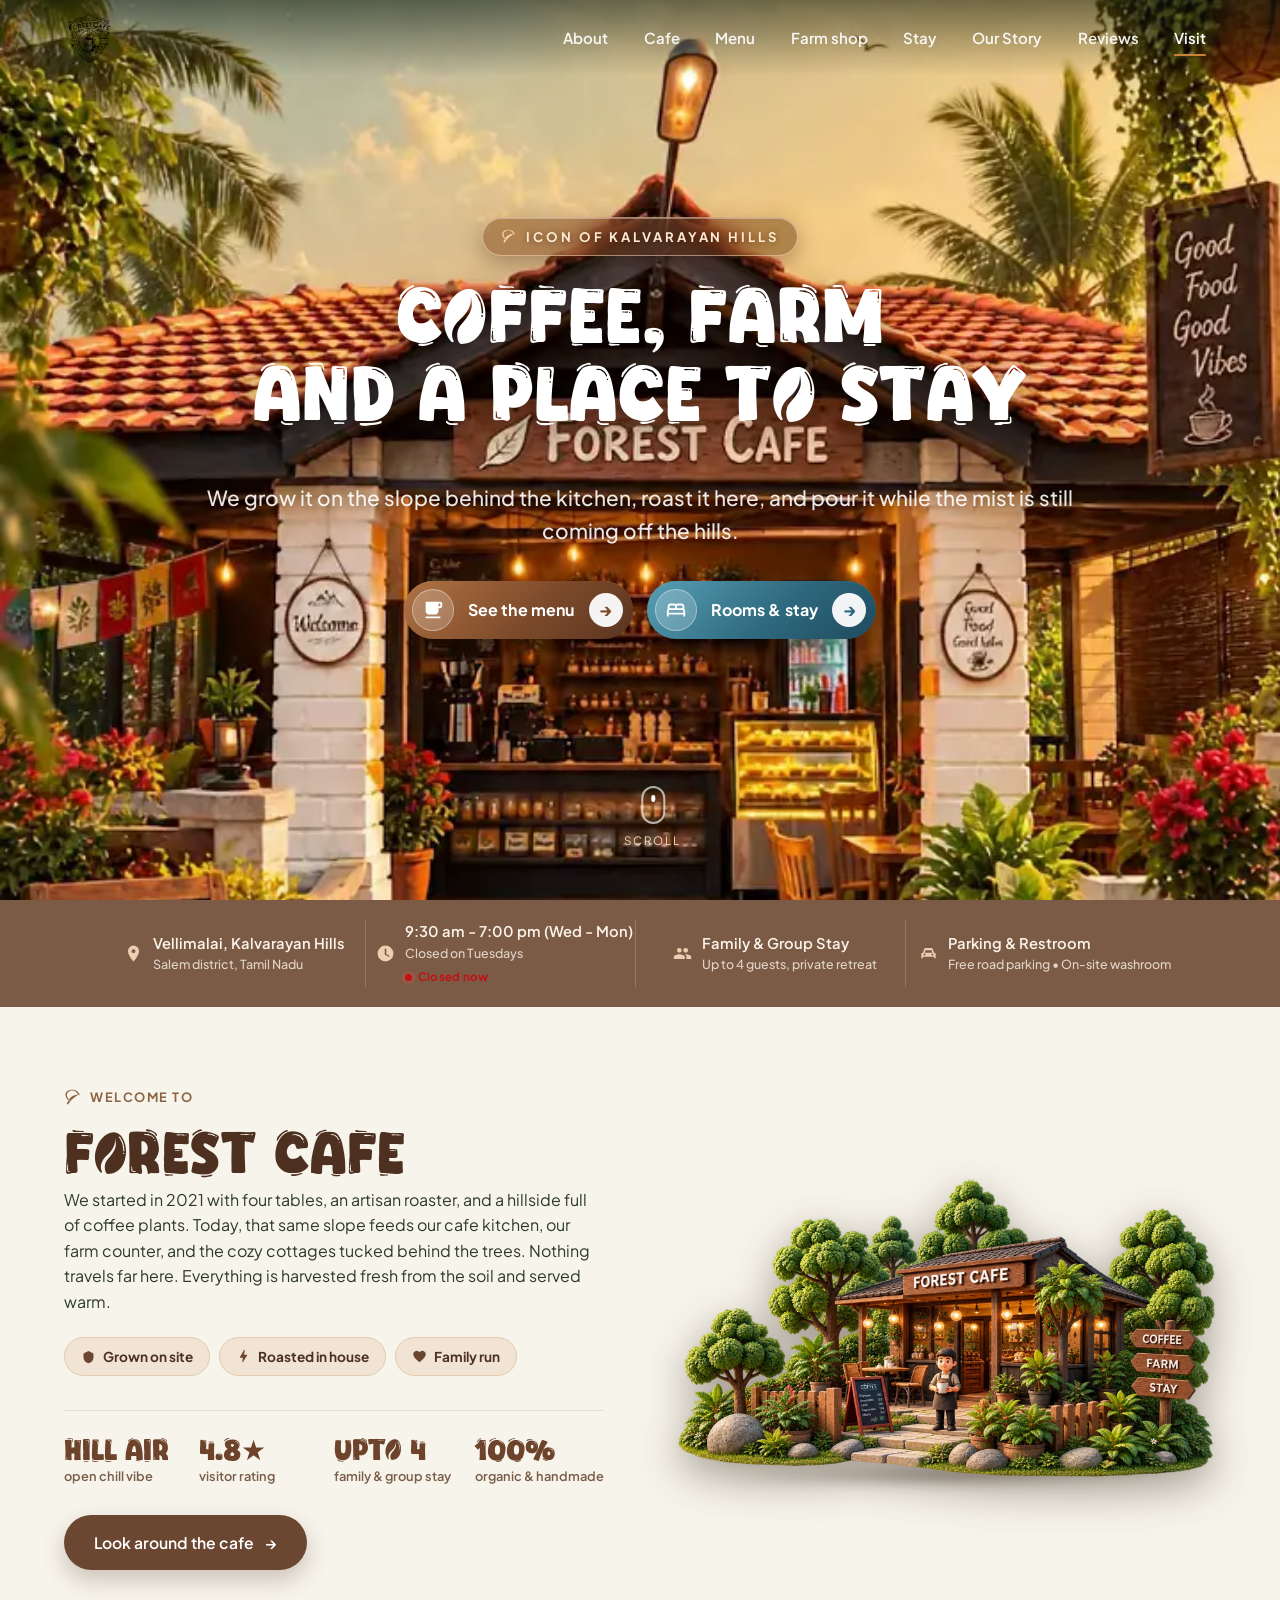
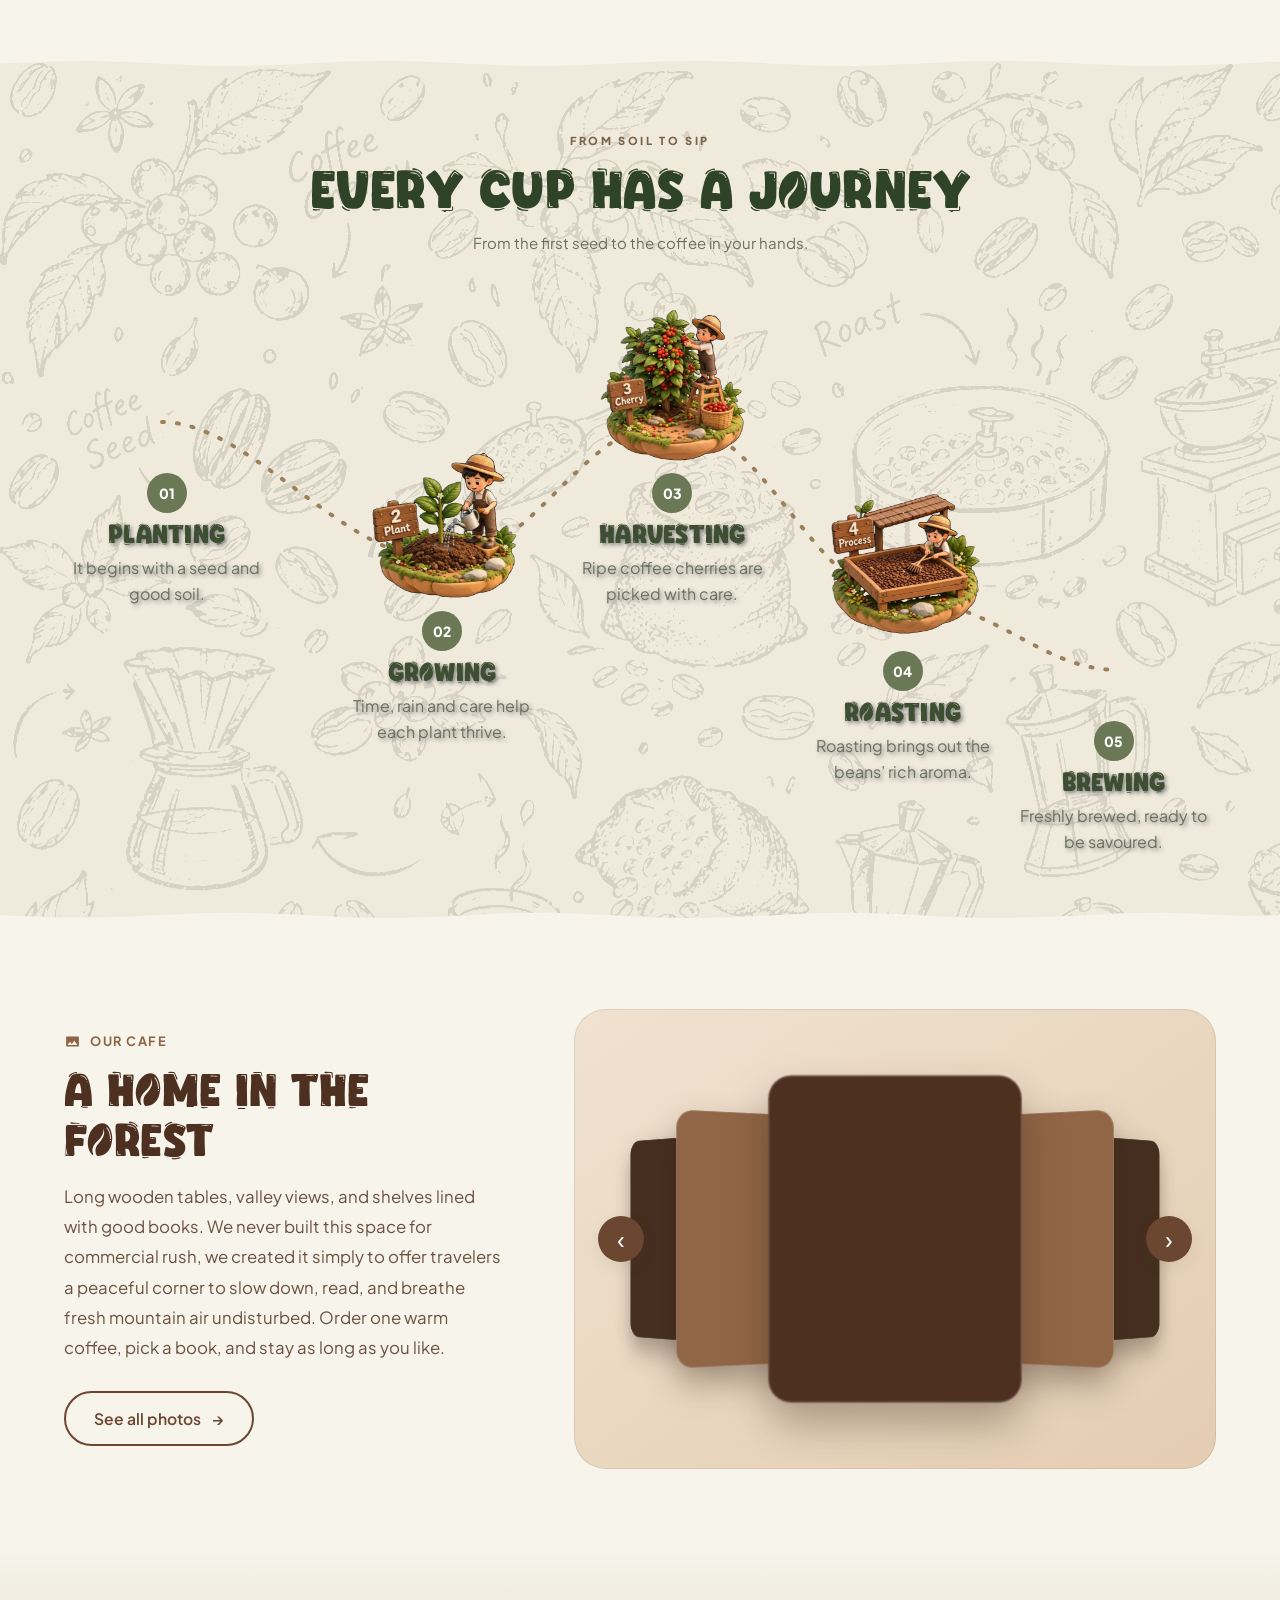
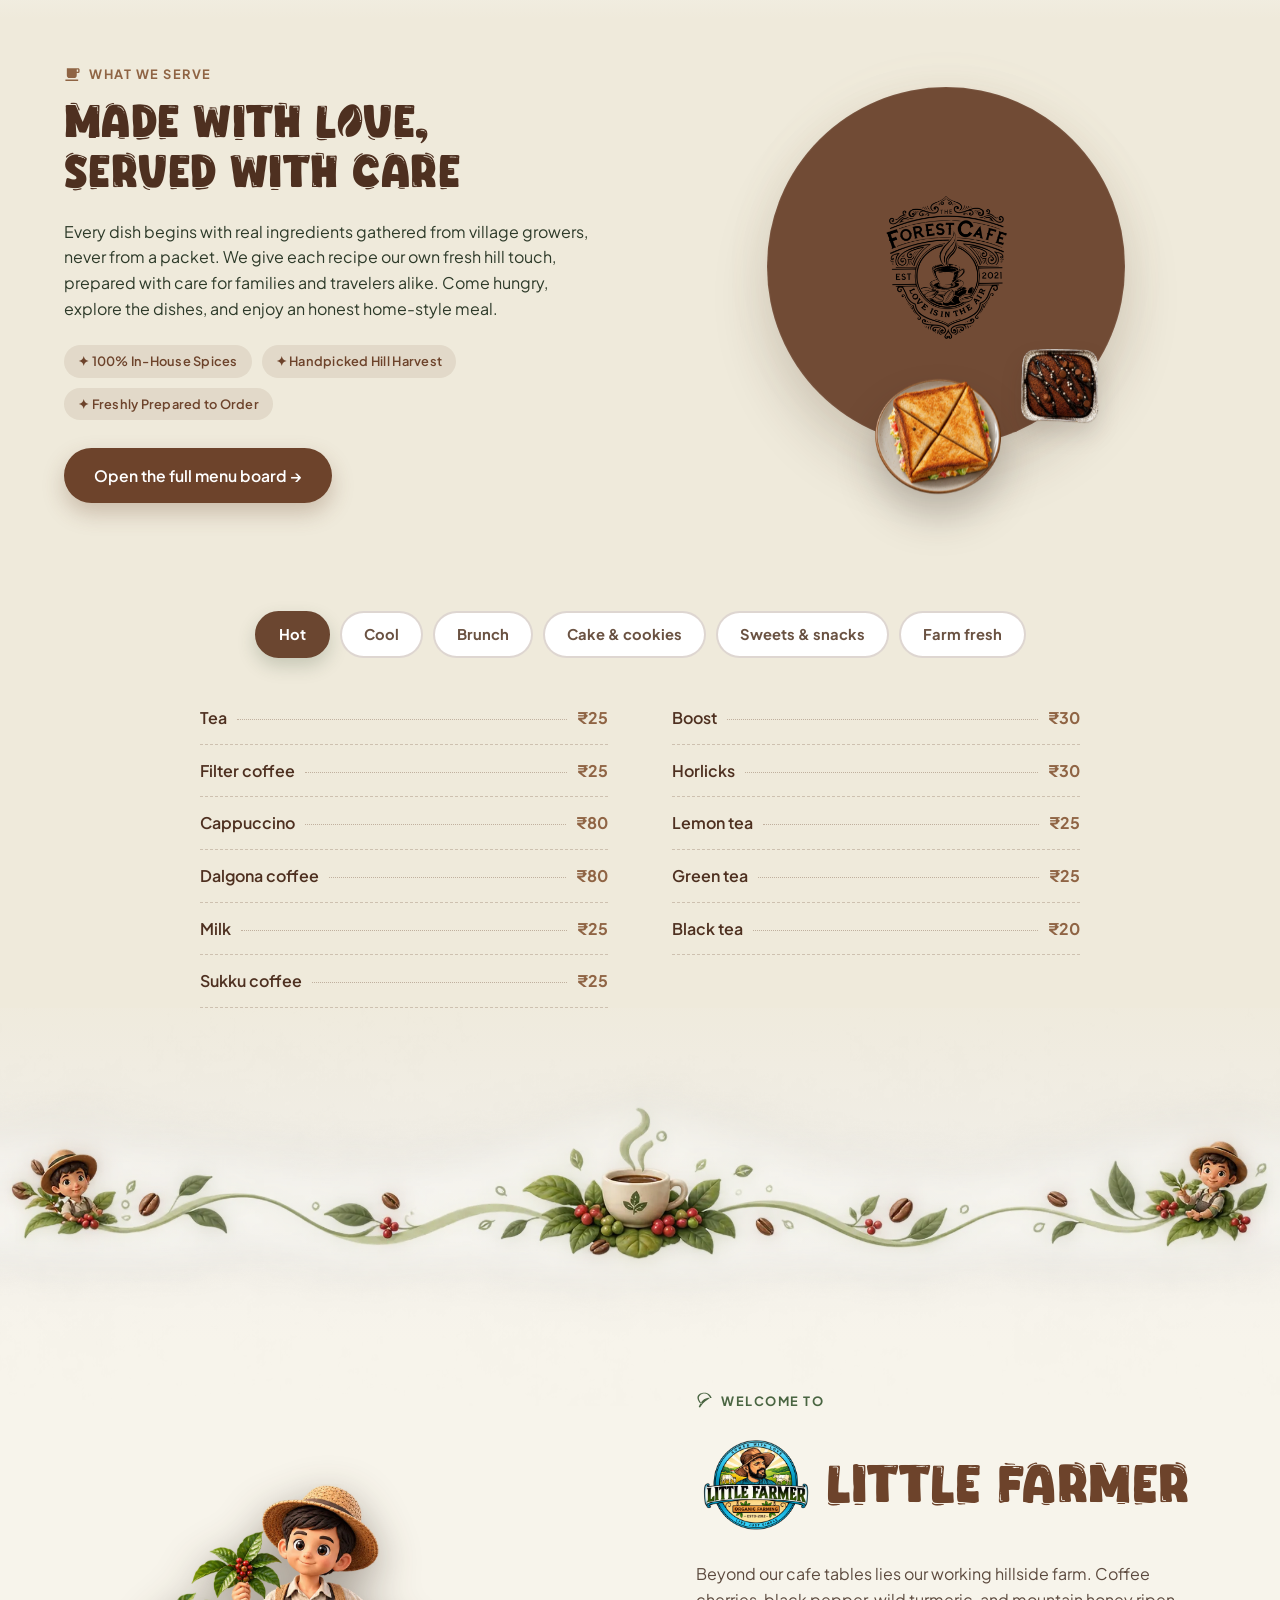
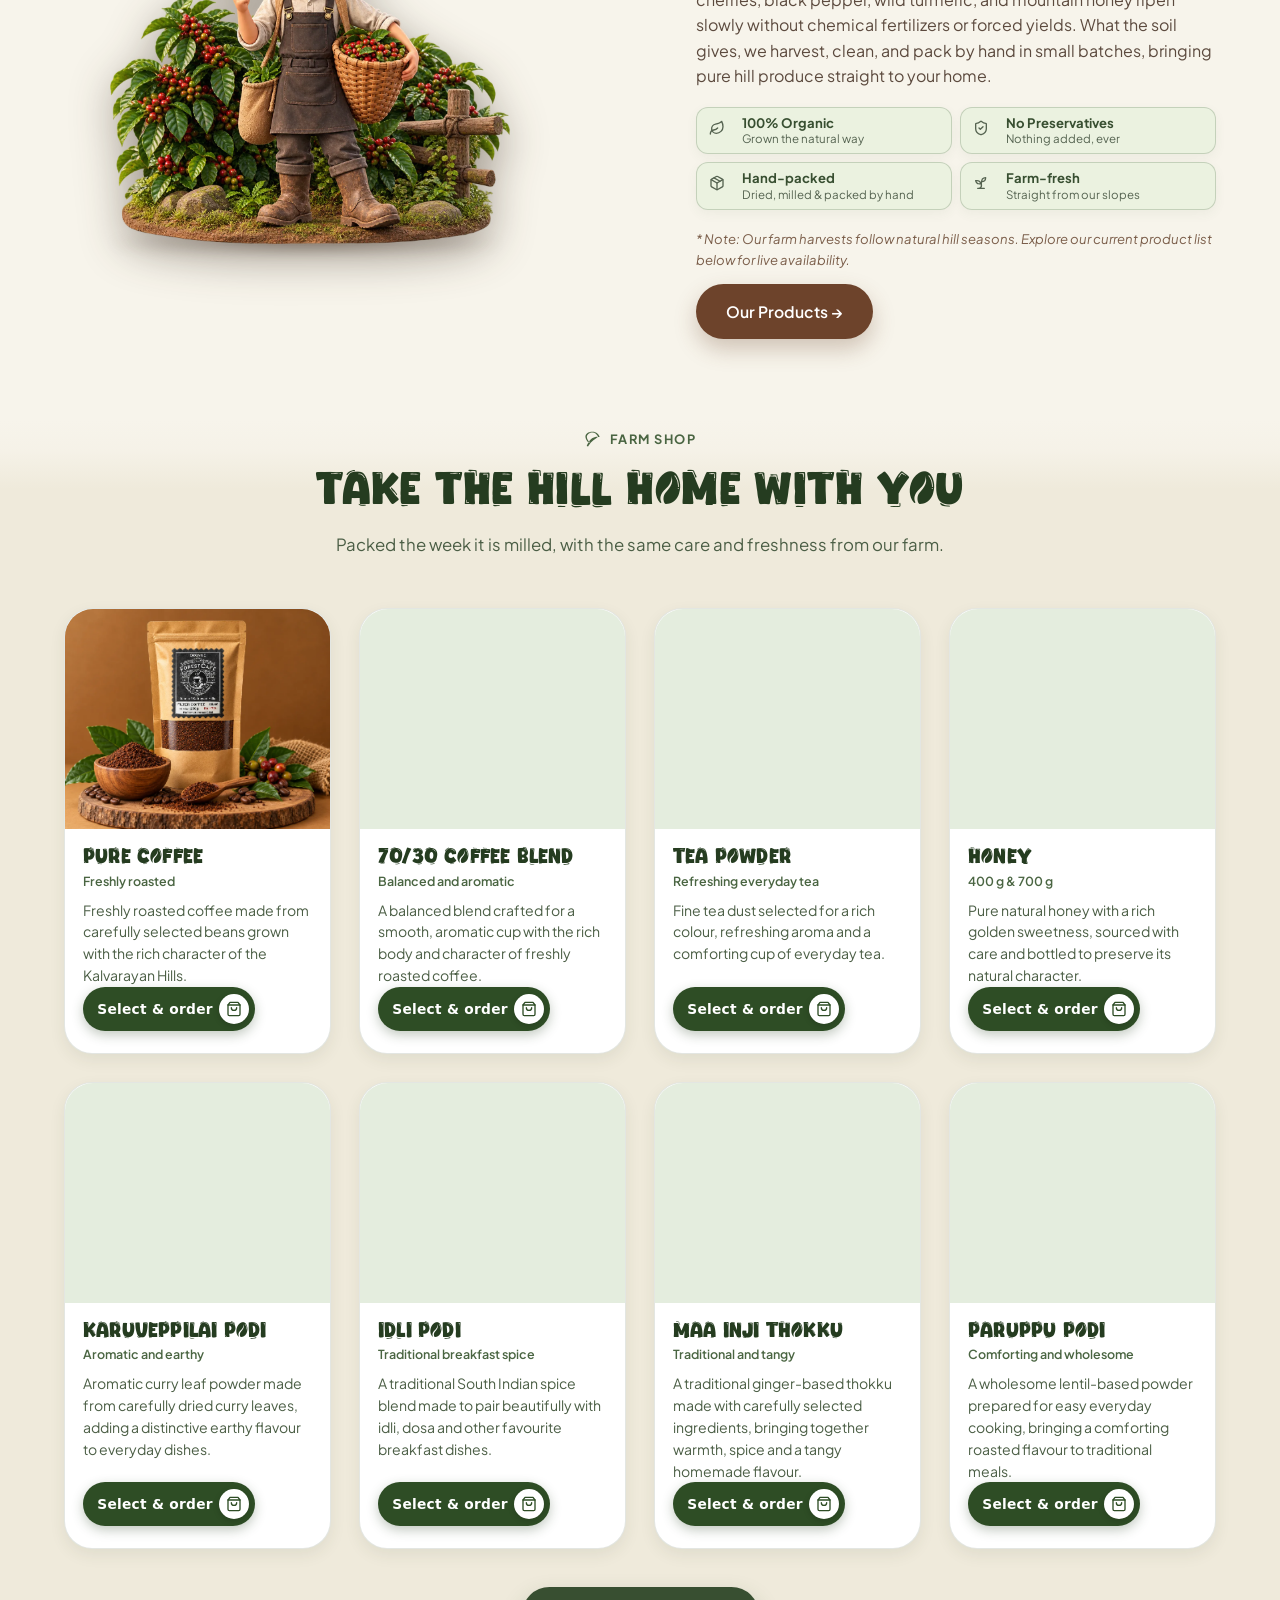
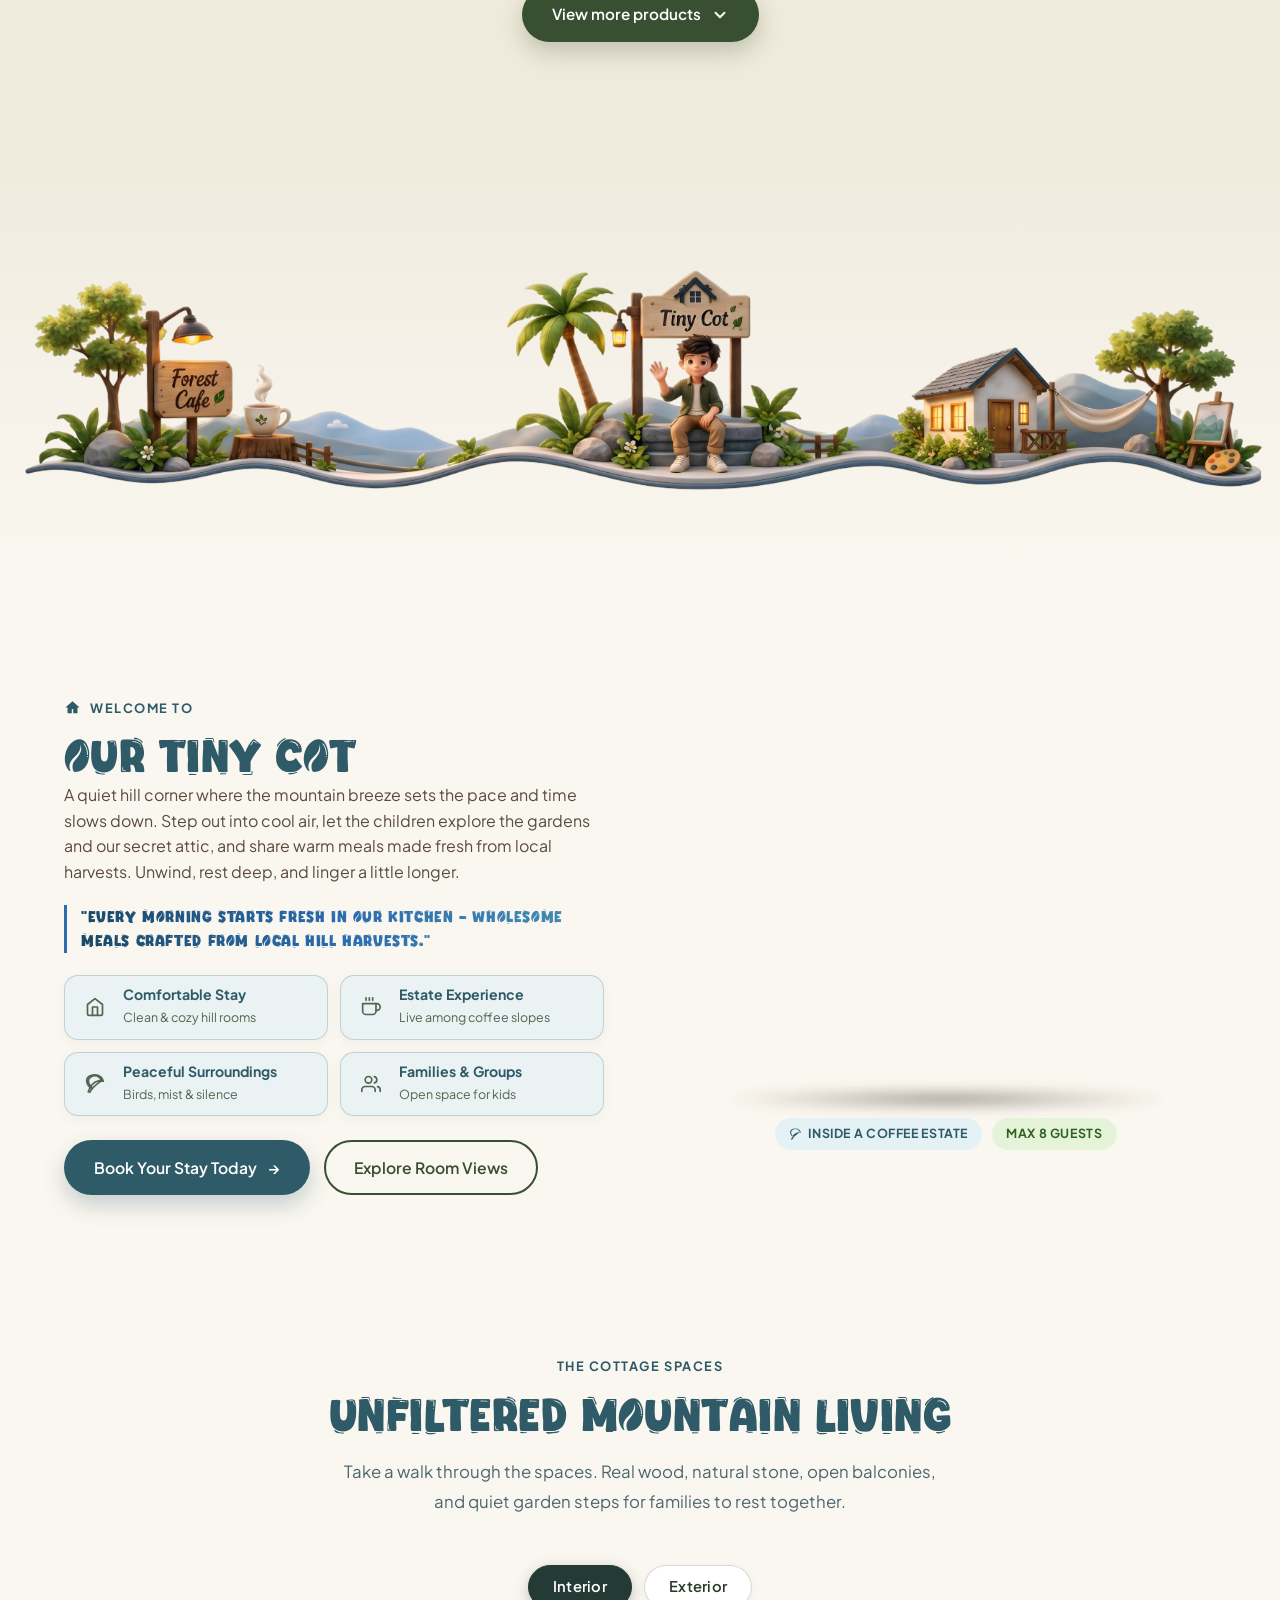
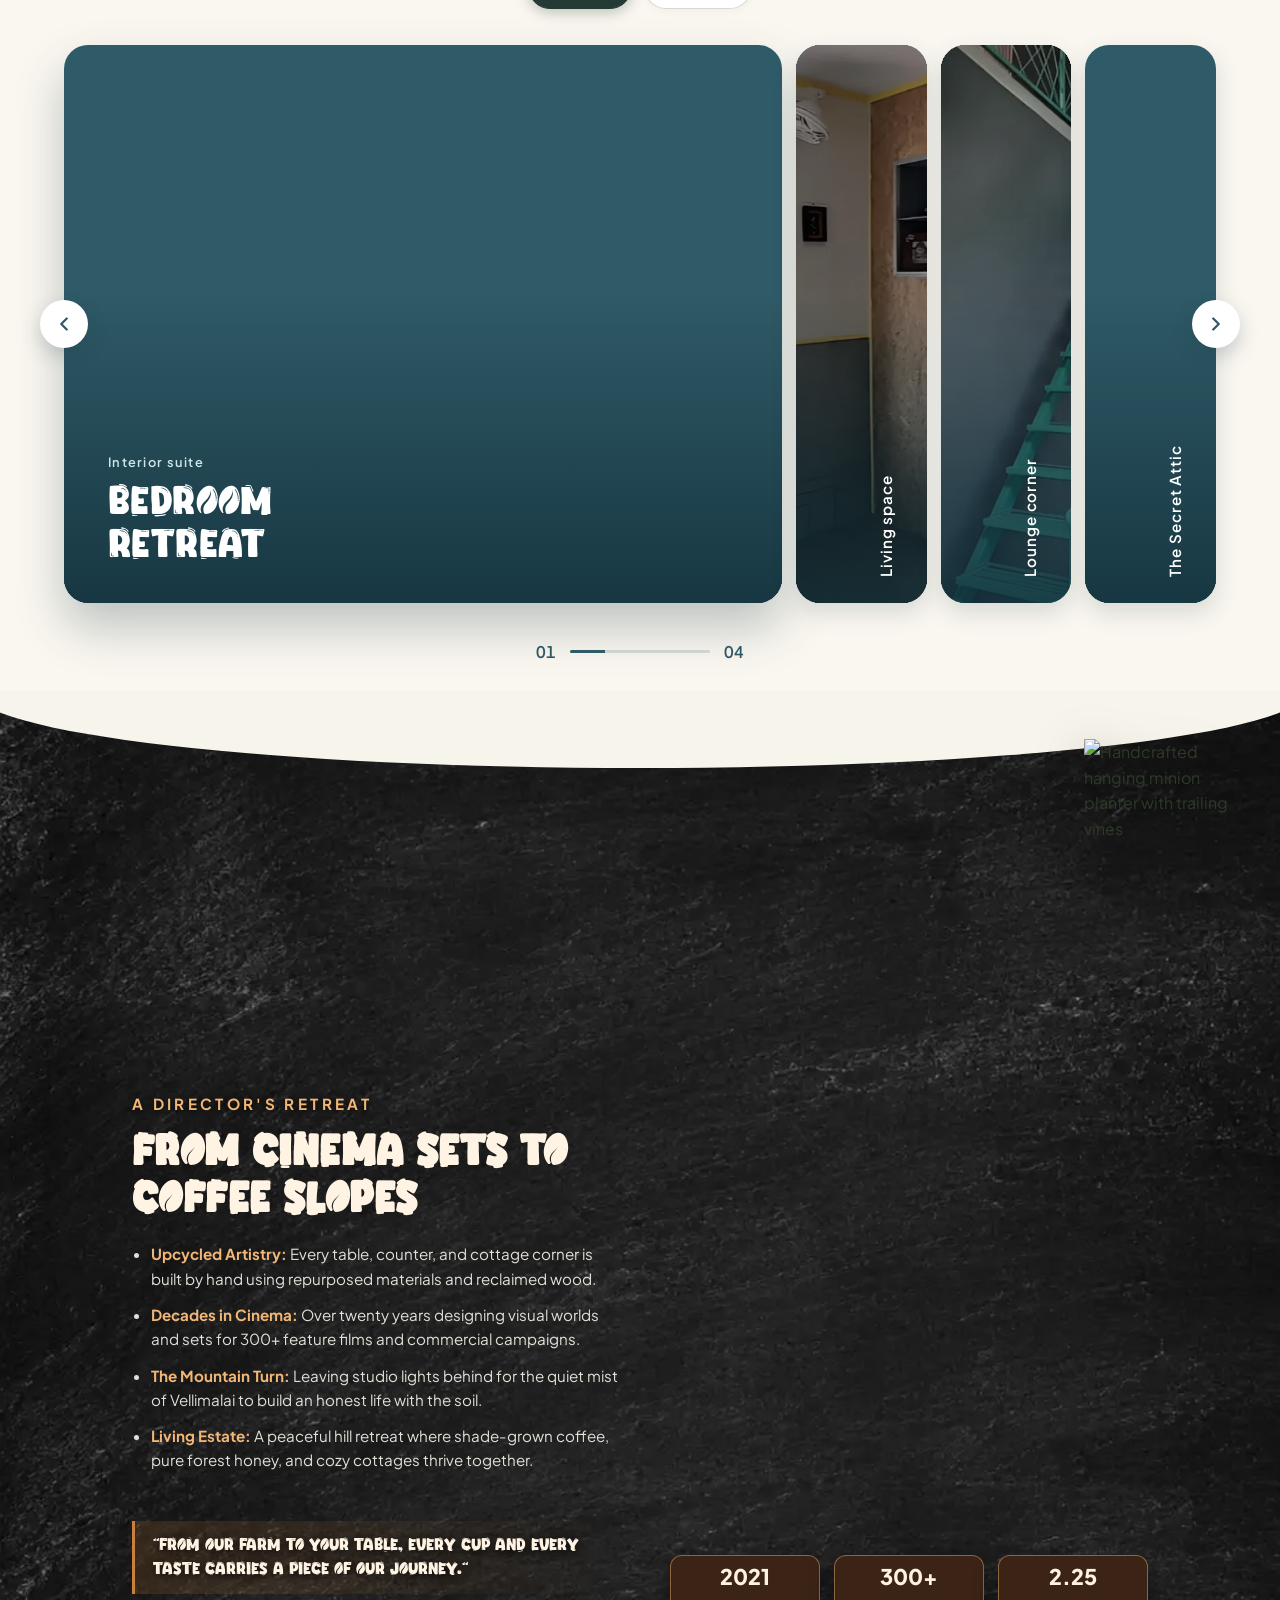
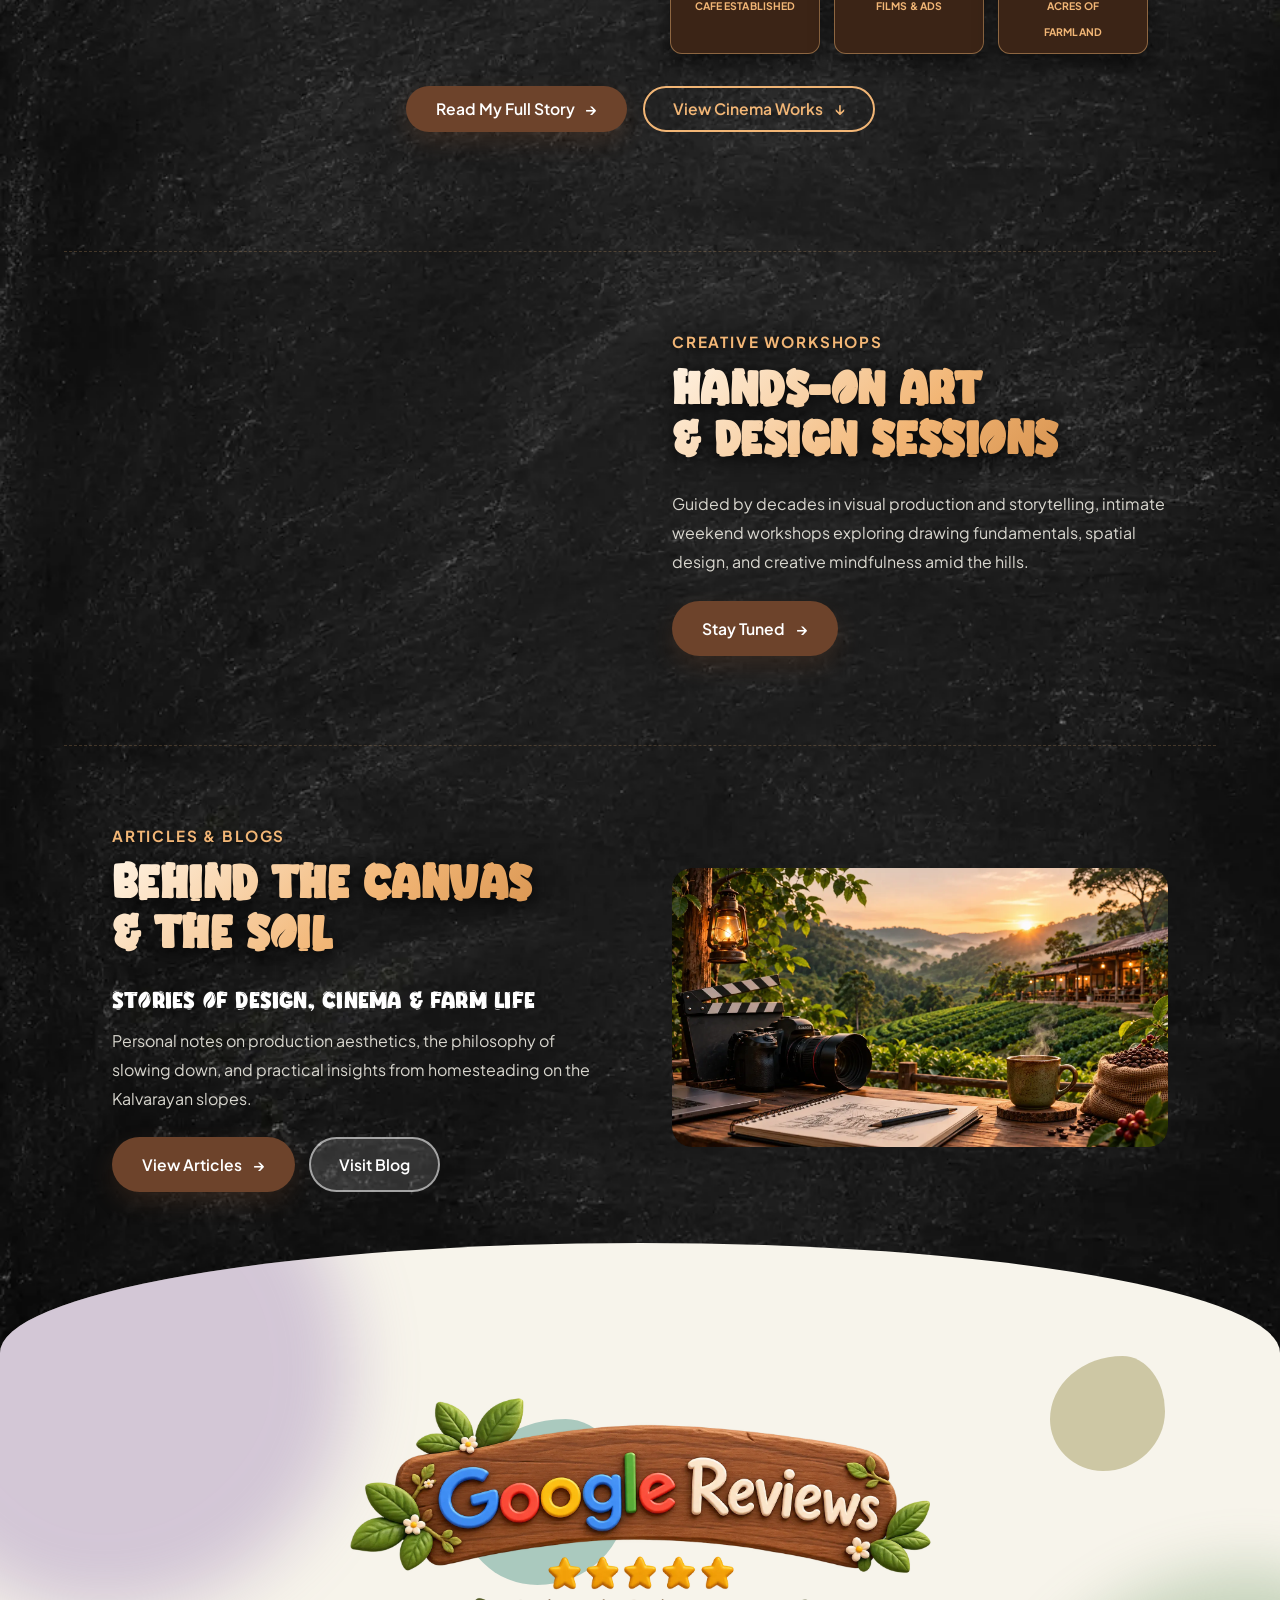
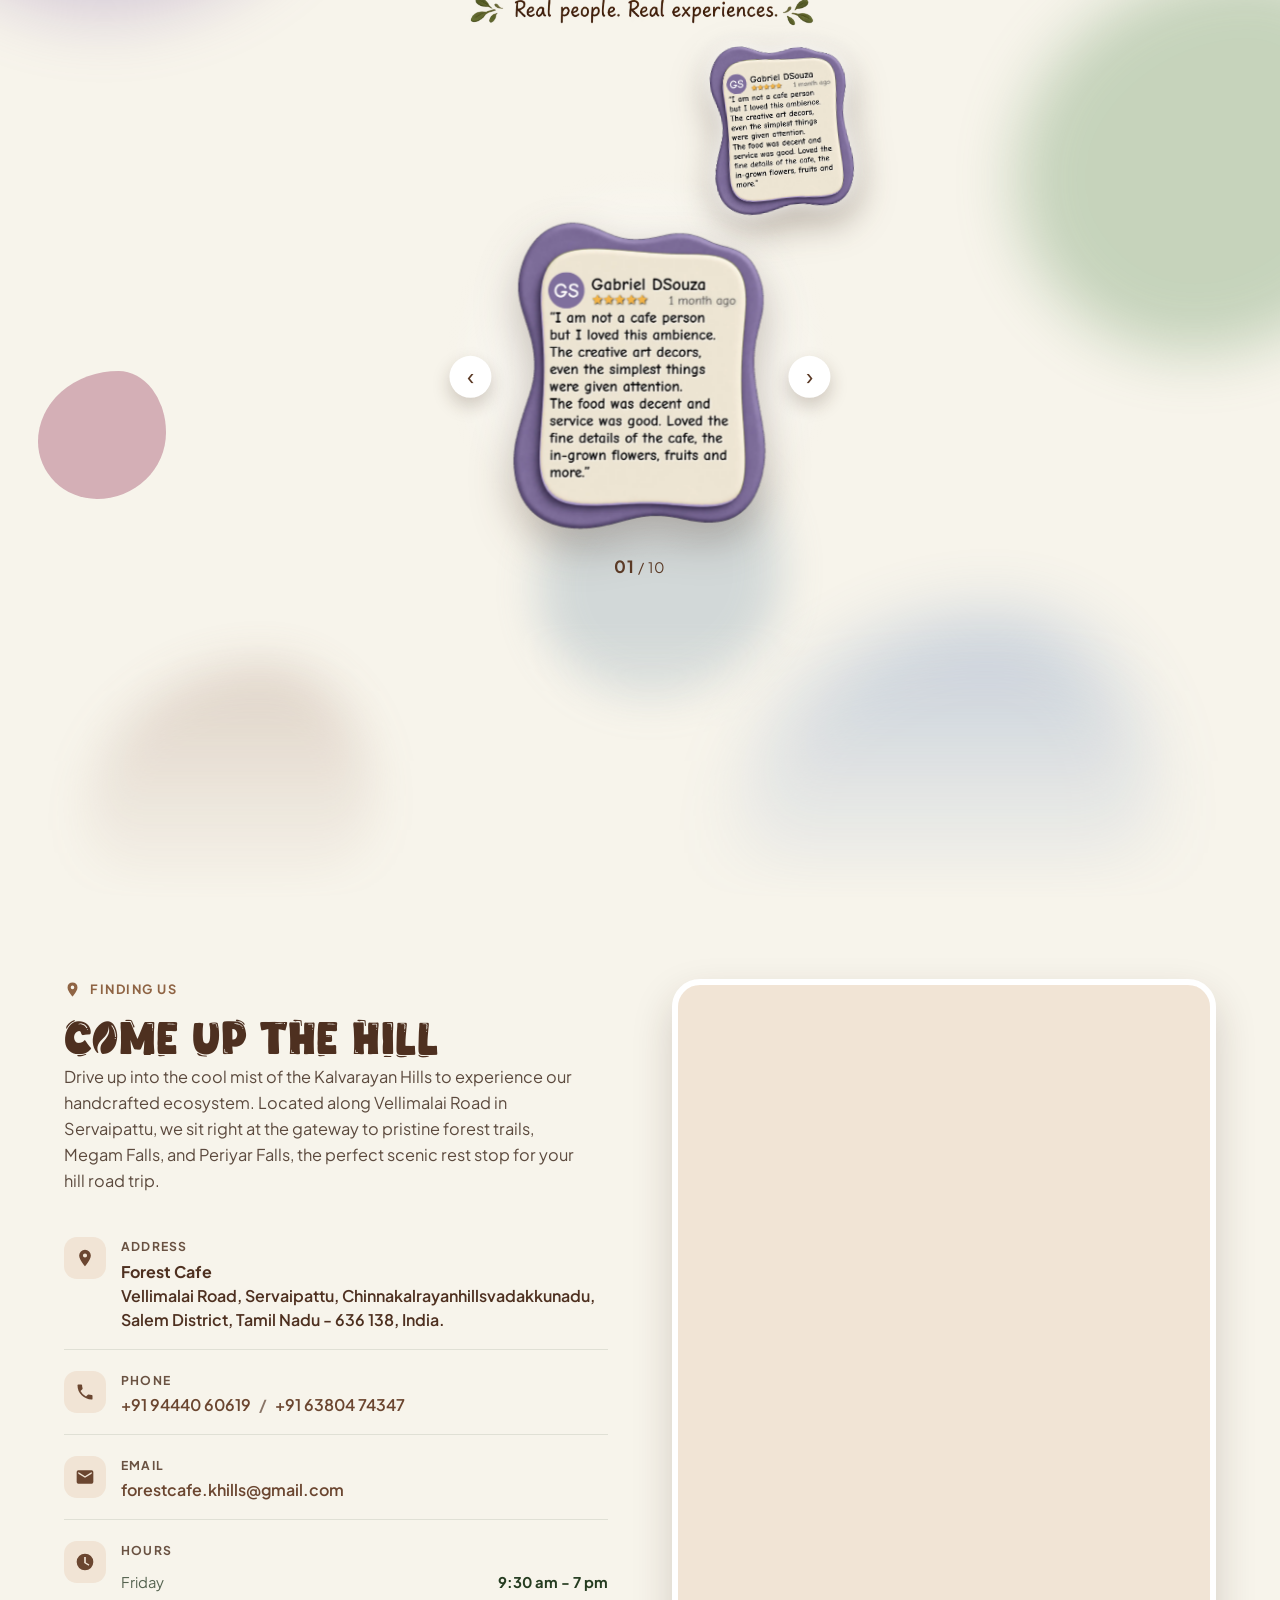
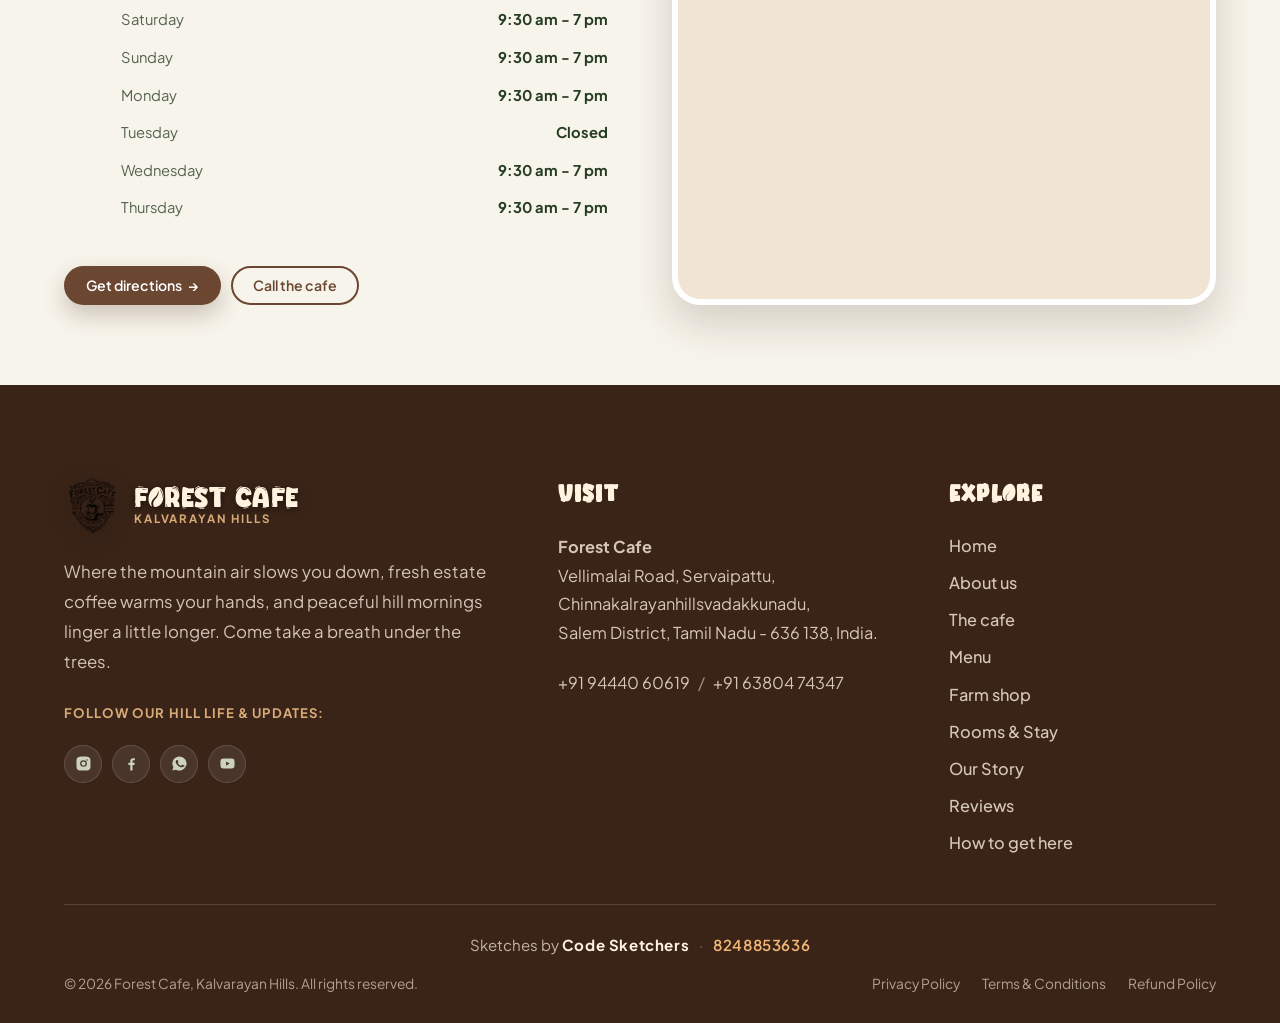
==== commit 5f6fc32c: "fix: update pill tag text from Fully Customizable Taste to Freshly Prepared to Order" ====
--- a/index.html
+++ b/index.html
@@ -395,7 +395,7 @@
                                 ✦ Handpicked Hill Harvest
                             </span>
                             <span class="pill-tag" style="background: rgba(109, 67, 43, 0.1); color: #6d432b; padding: 6px 14px; border-radius: 999px; font-size: 0.8rem; font-weight: 600; letter-spacing: 0.02em; white-space: nowrap;">
-                                ✦ Fully Customizable Taste
+                                ✦ Freshly Prepared to Order
                             </span>
                         </div>
                         <button class="btn btn-primary" id="openMenuModal" type="button">
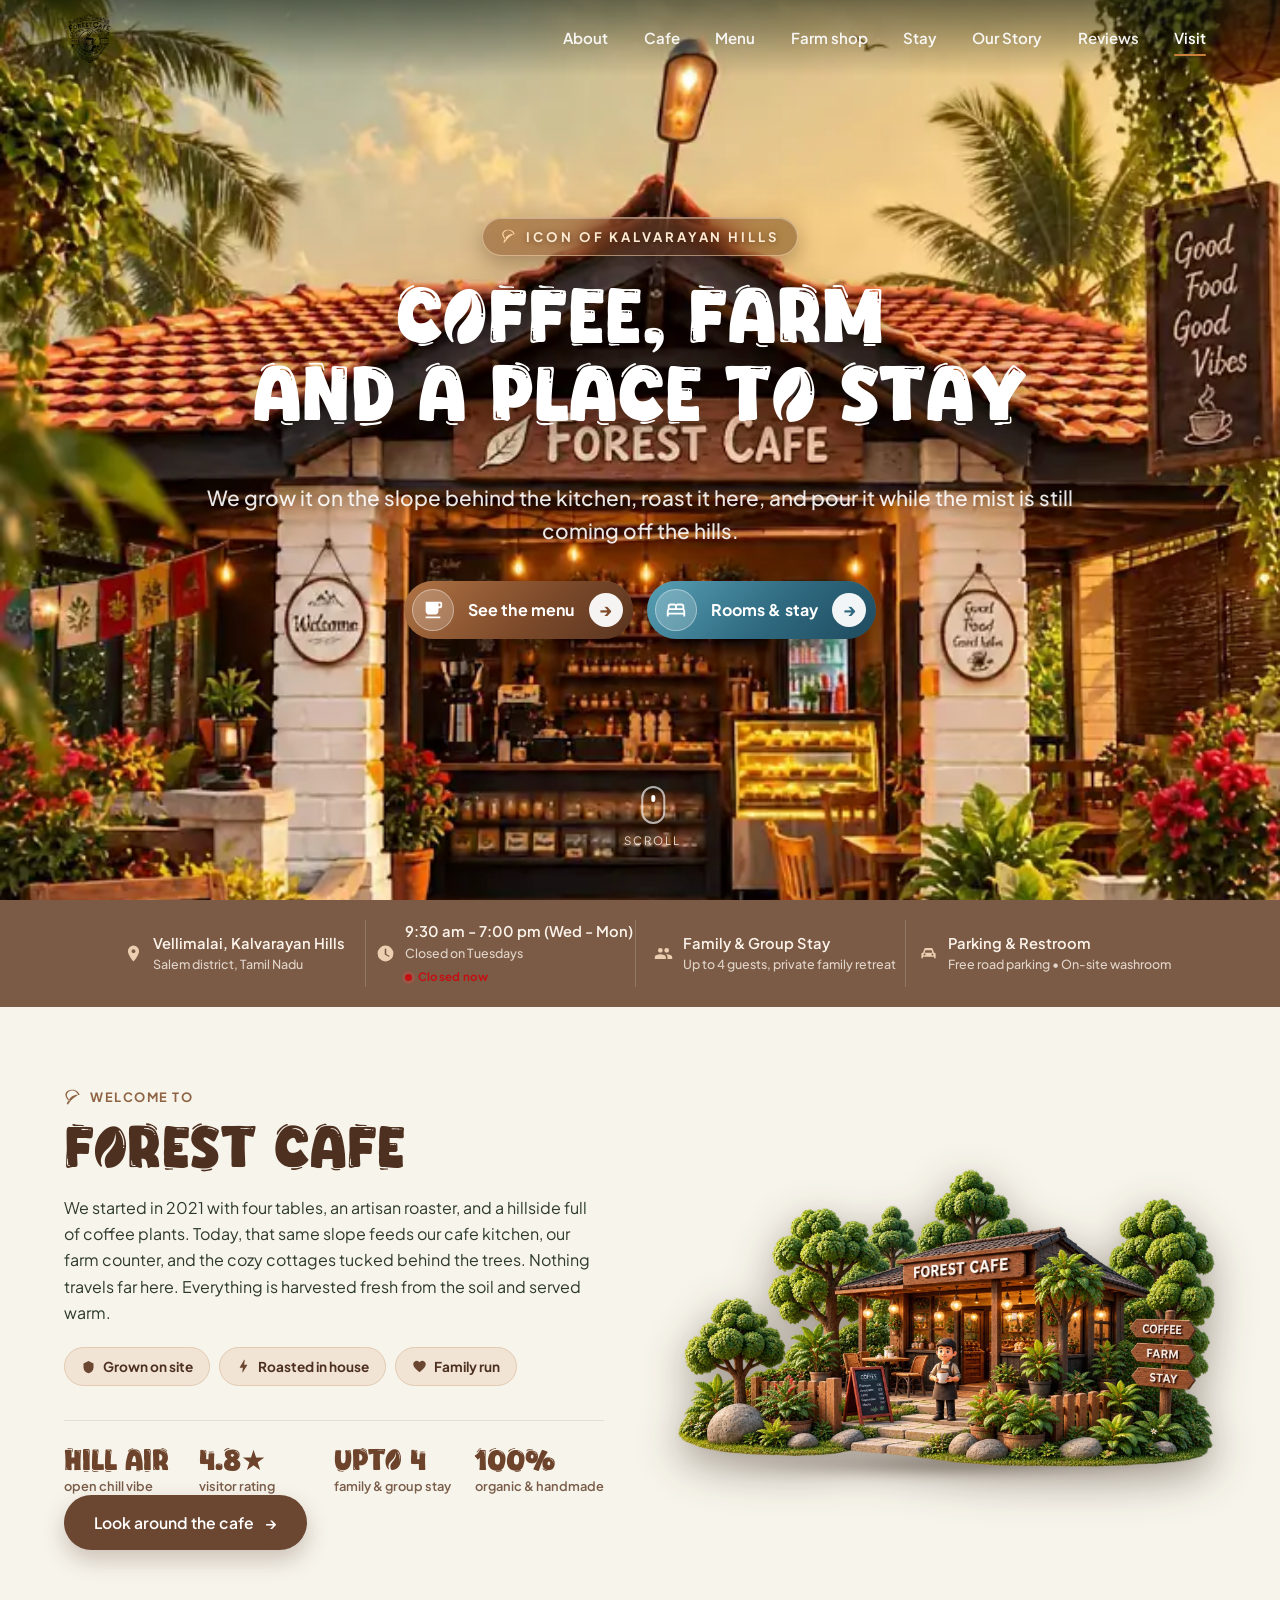
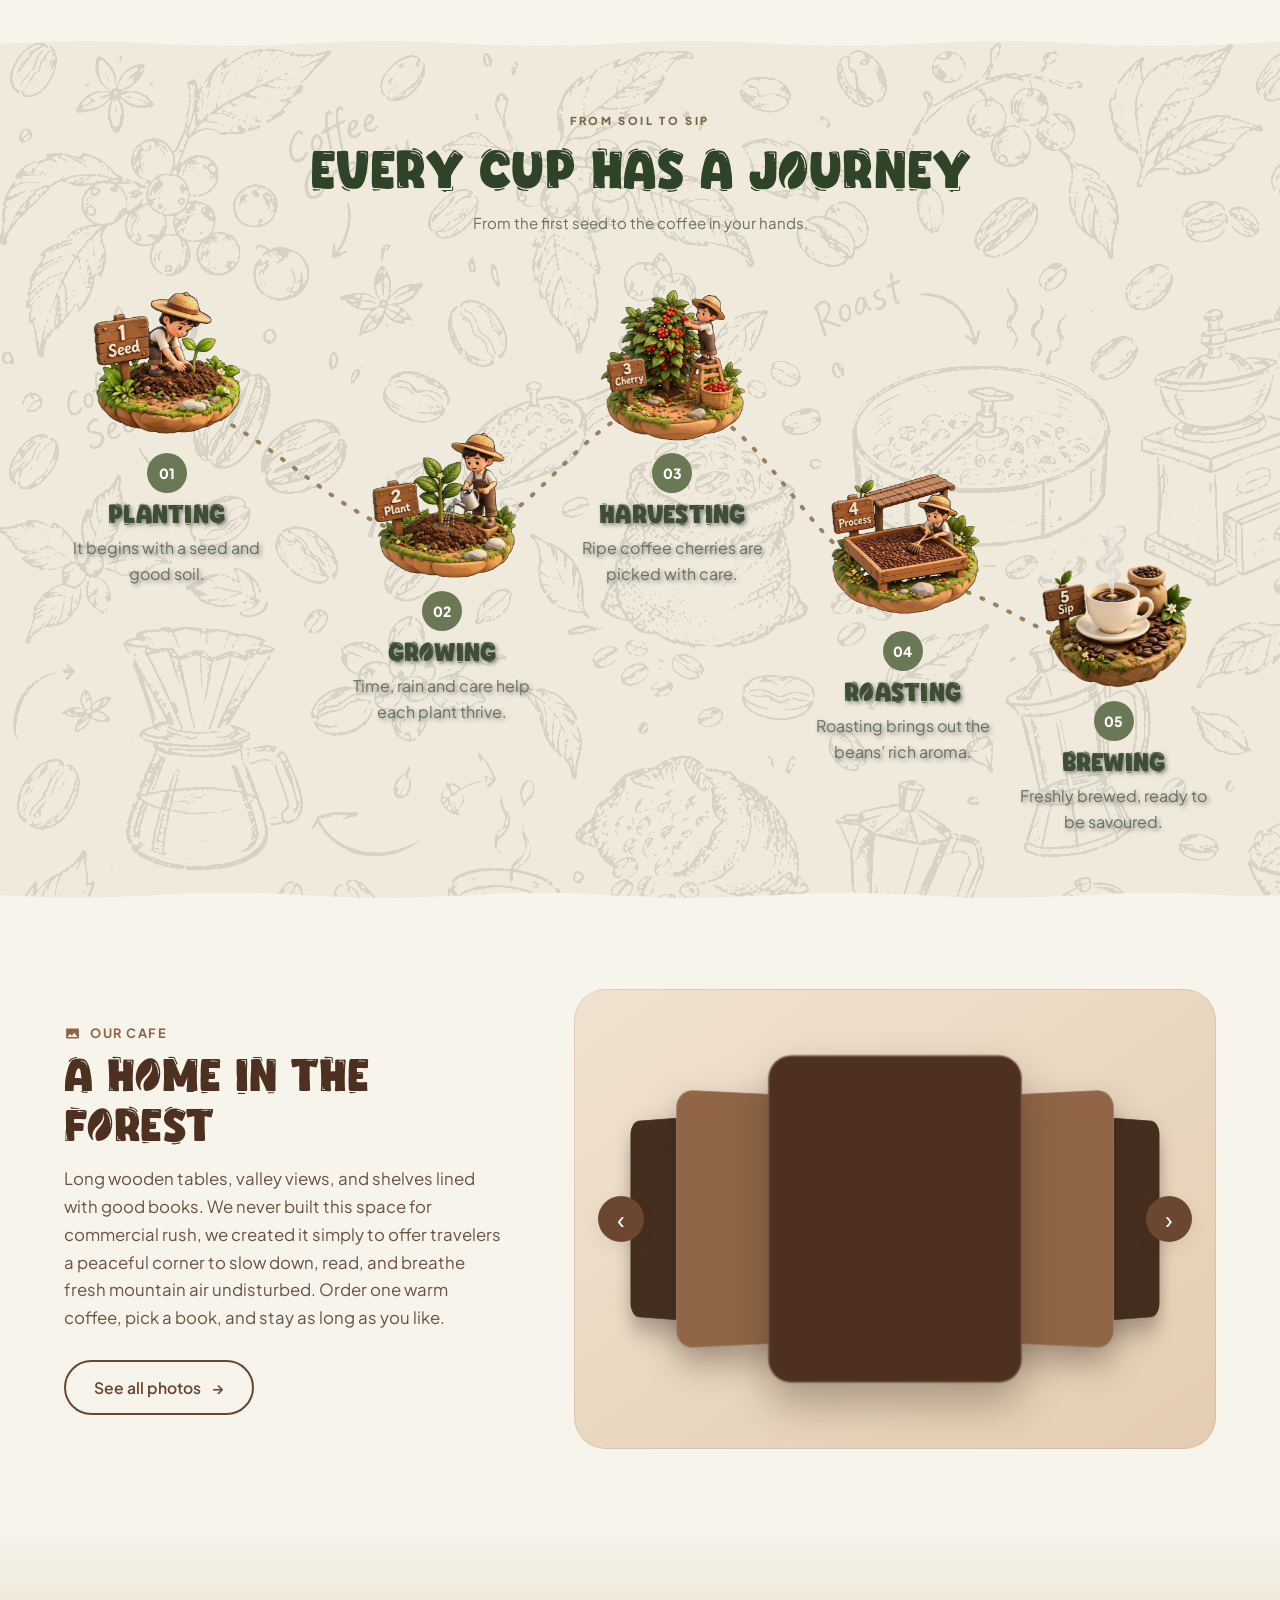
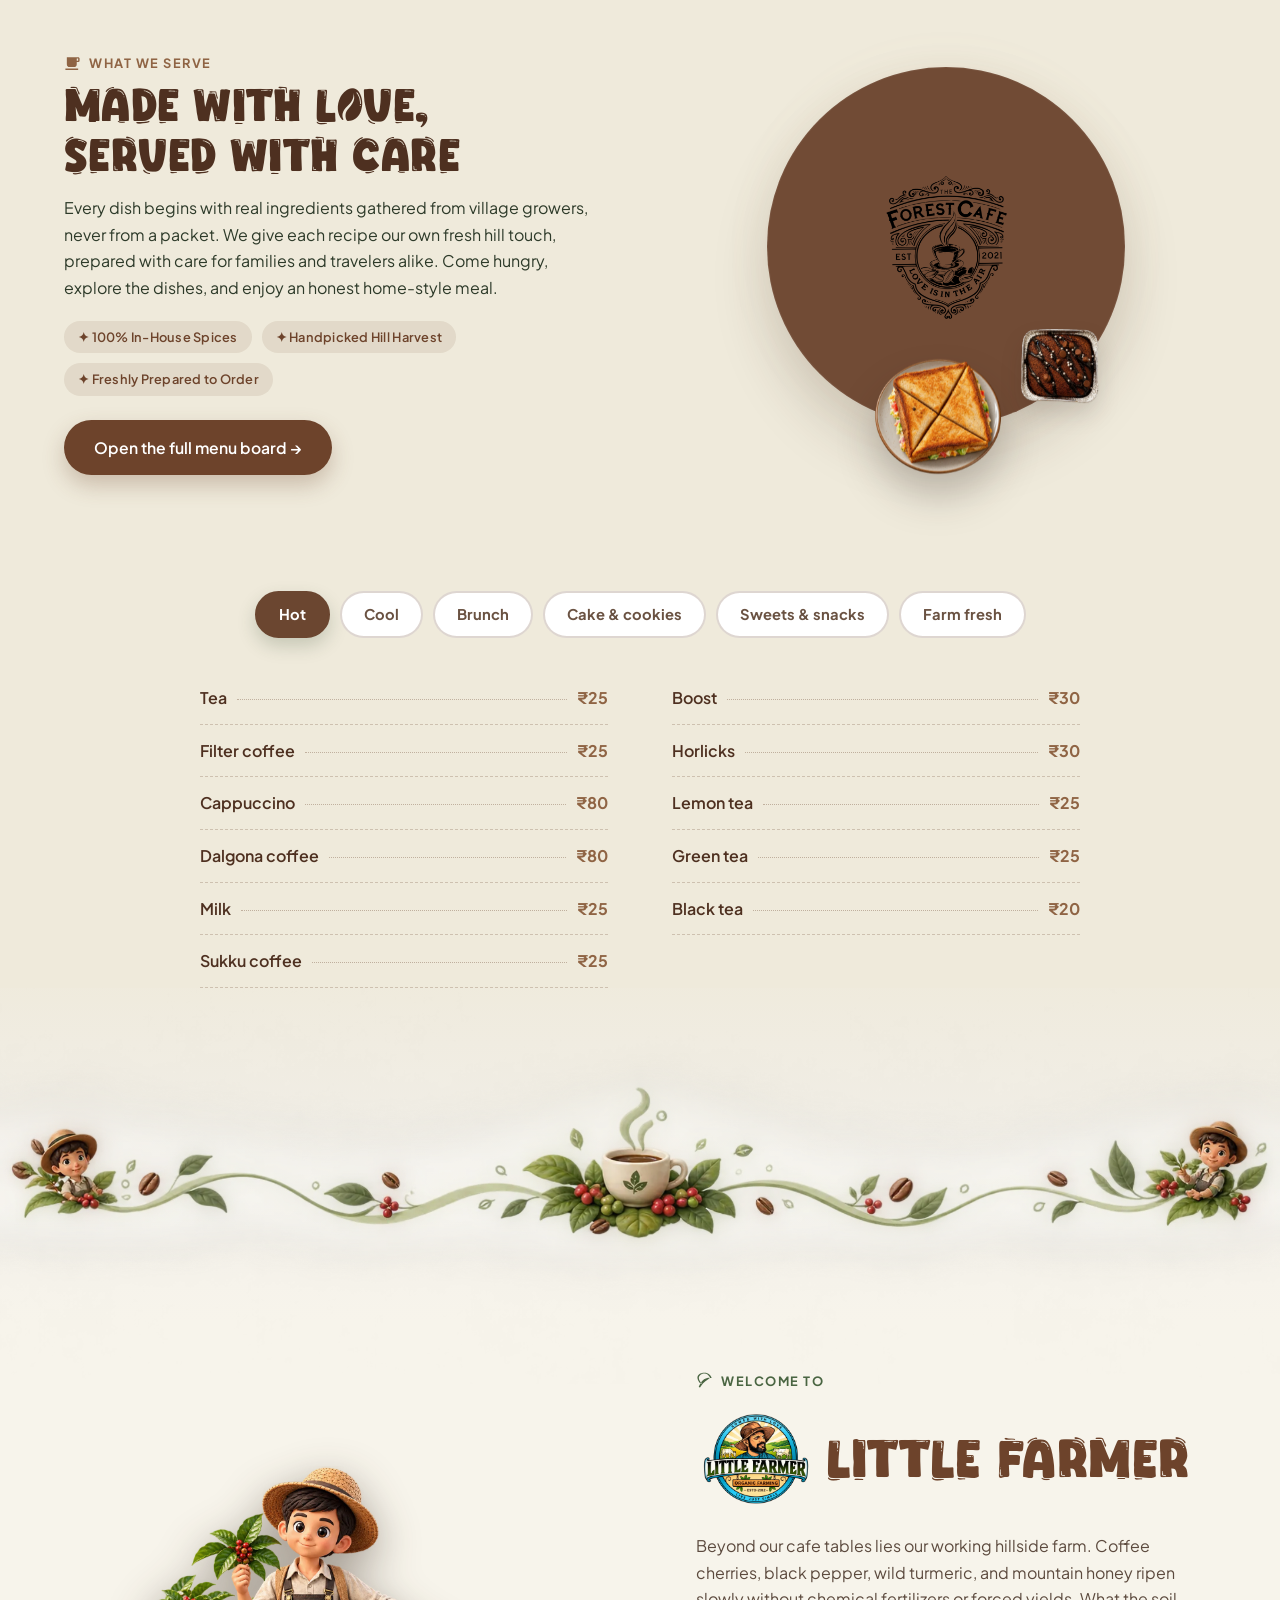
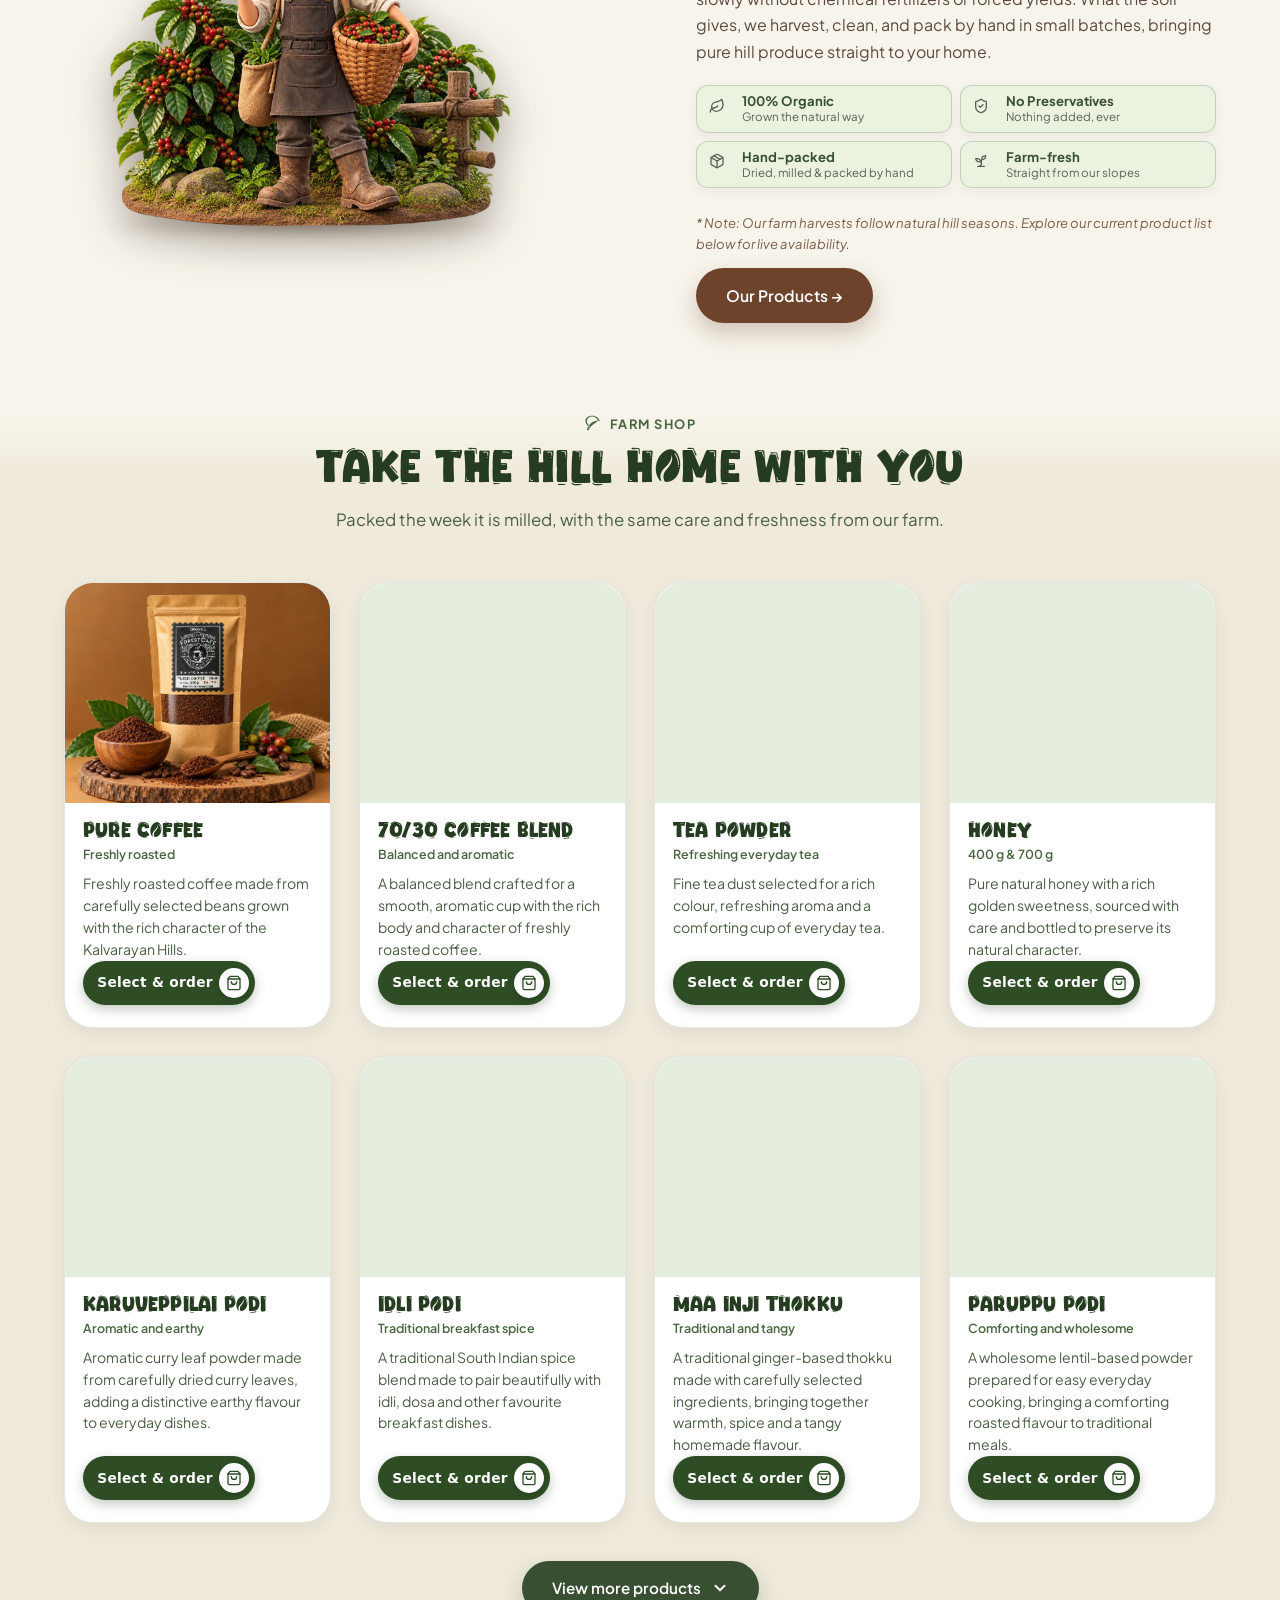
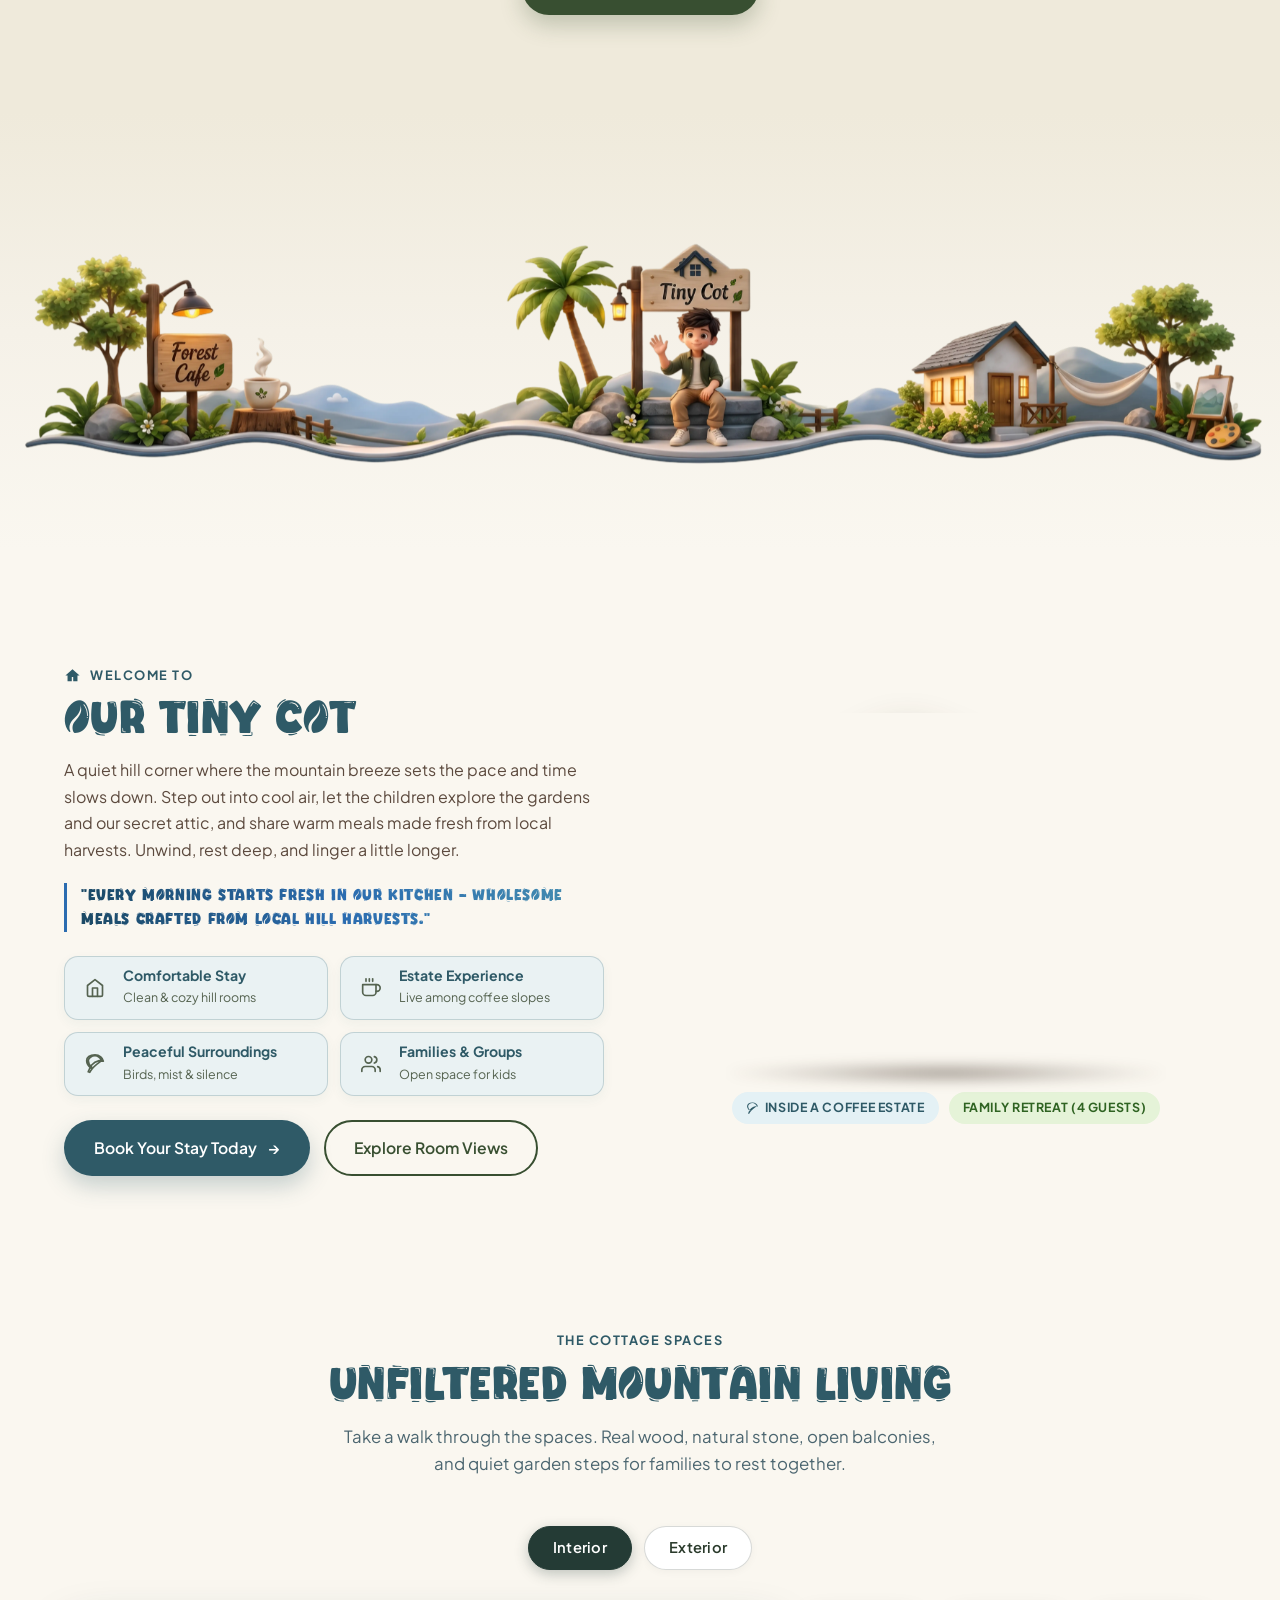
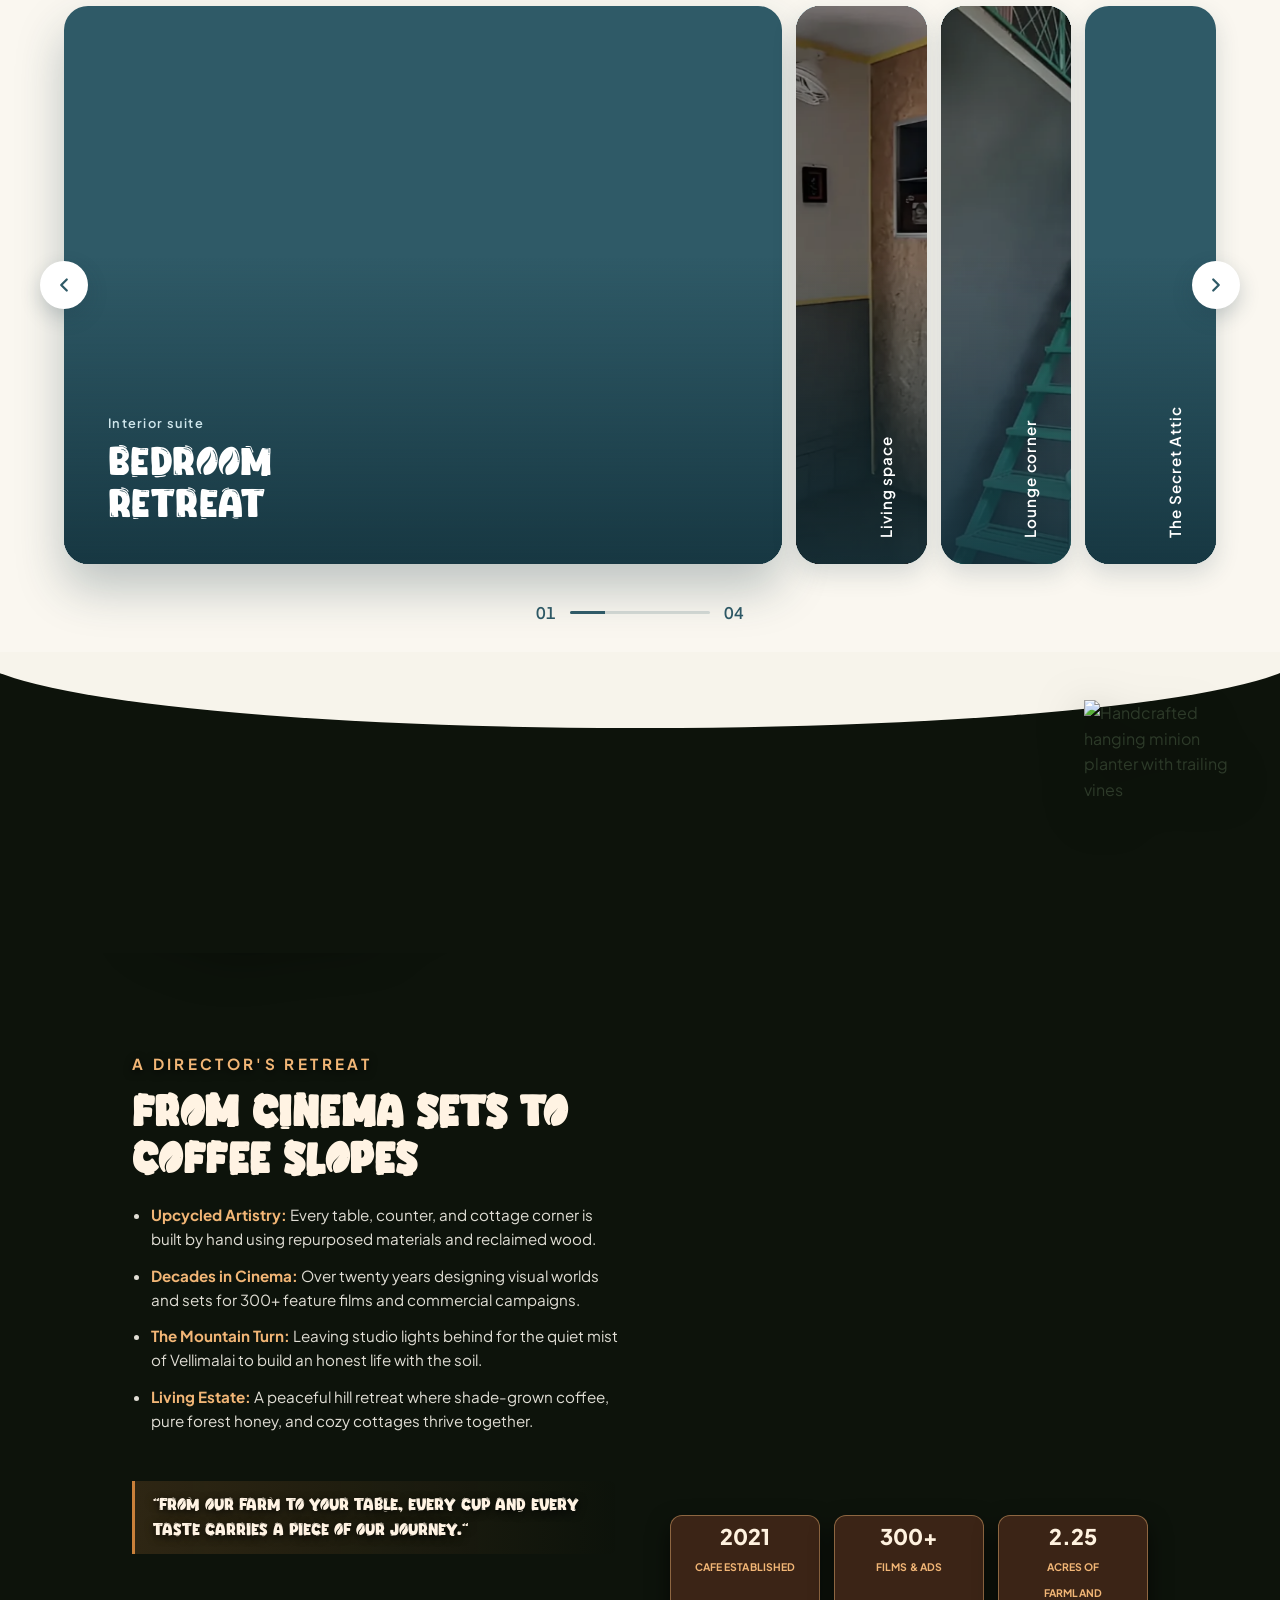
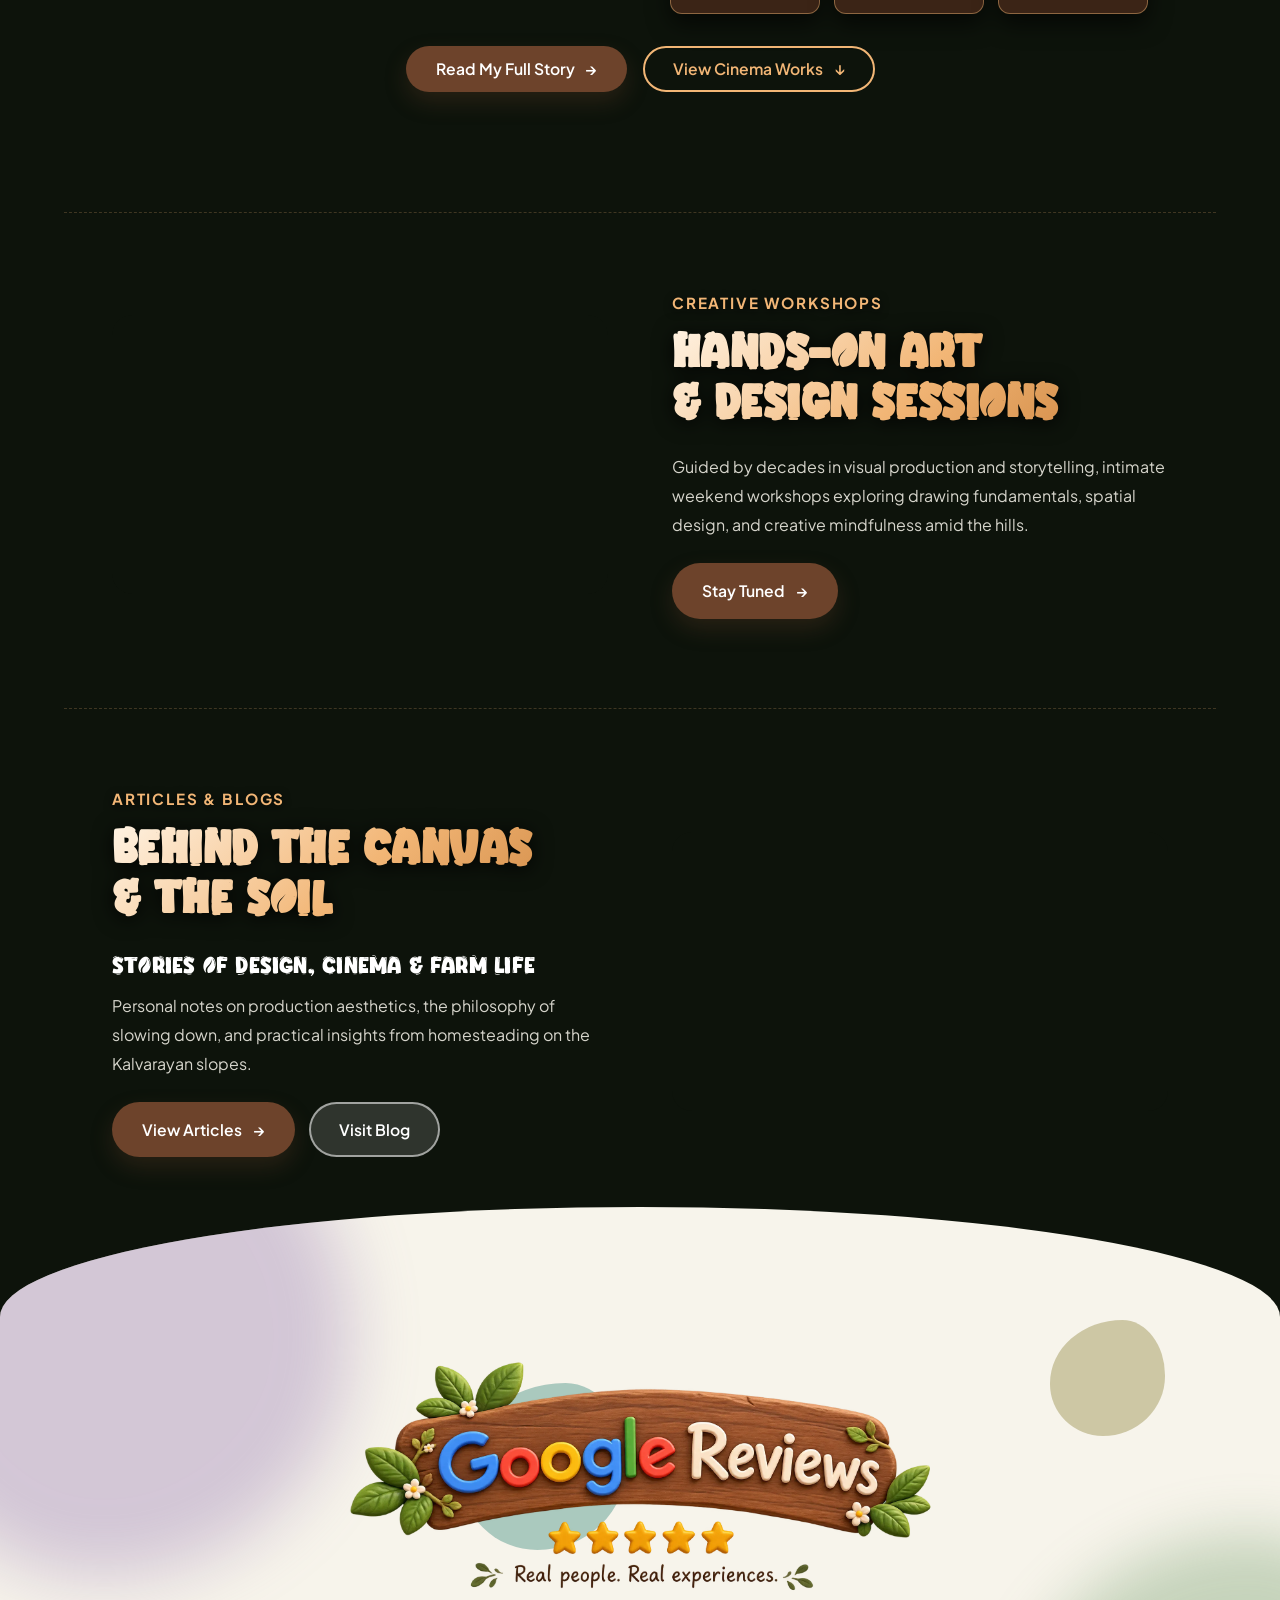
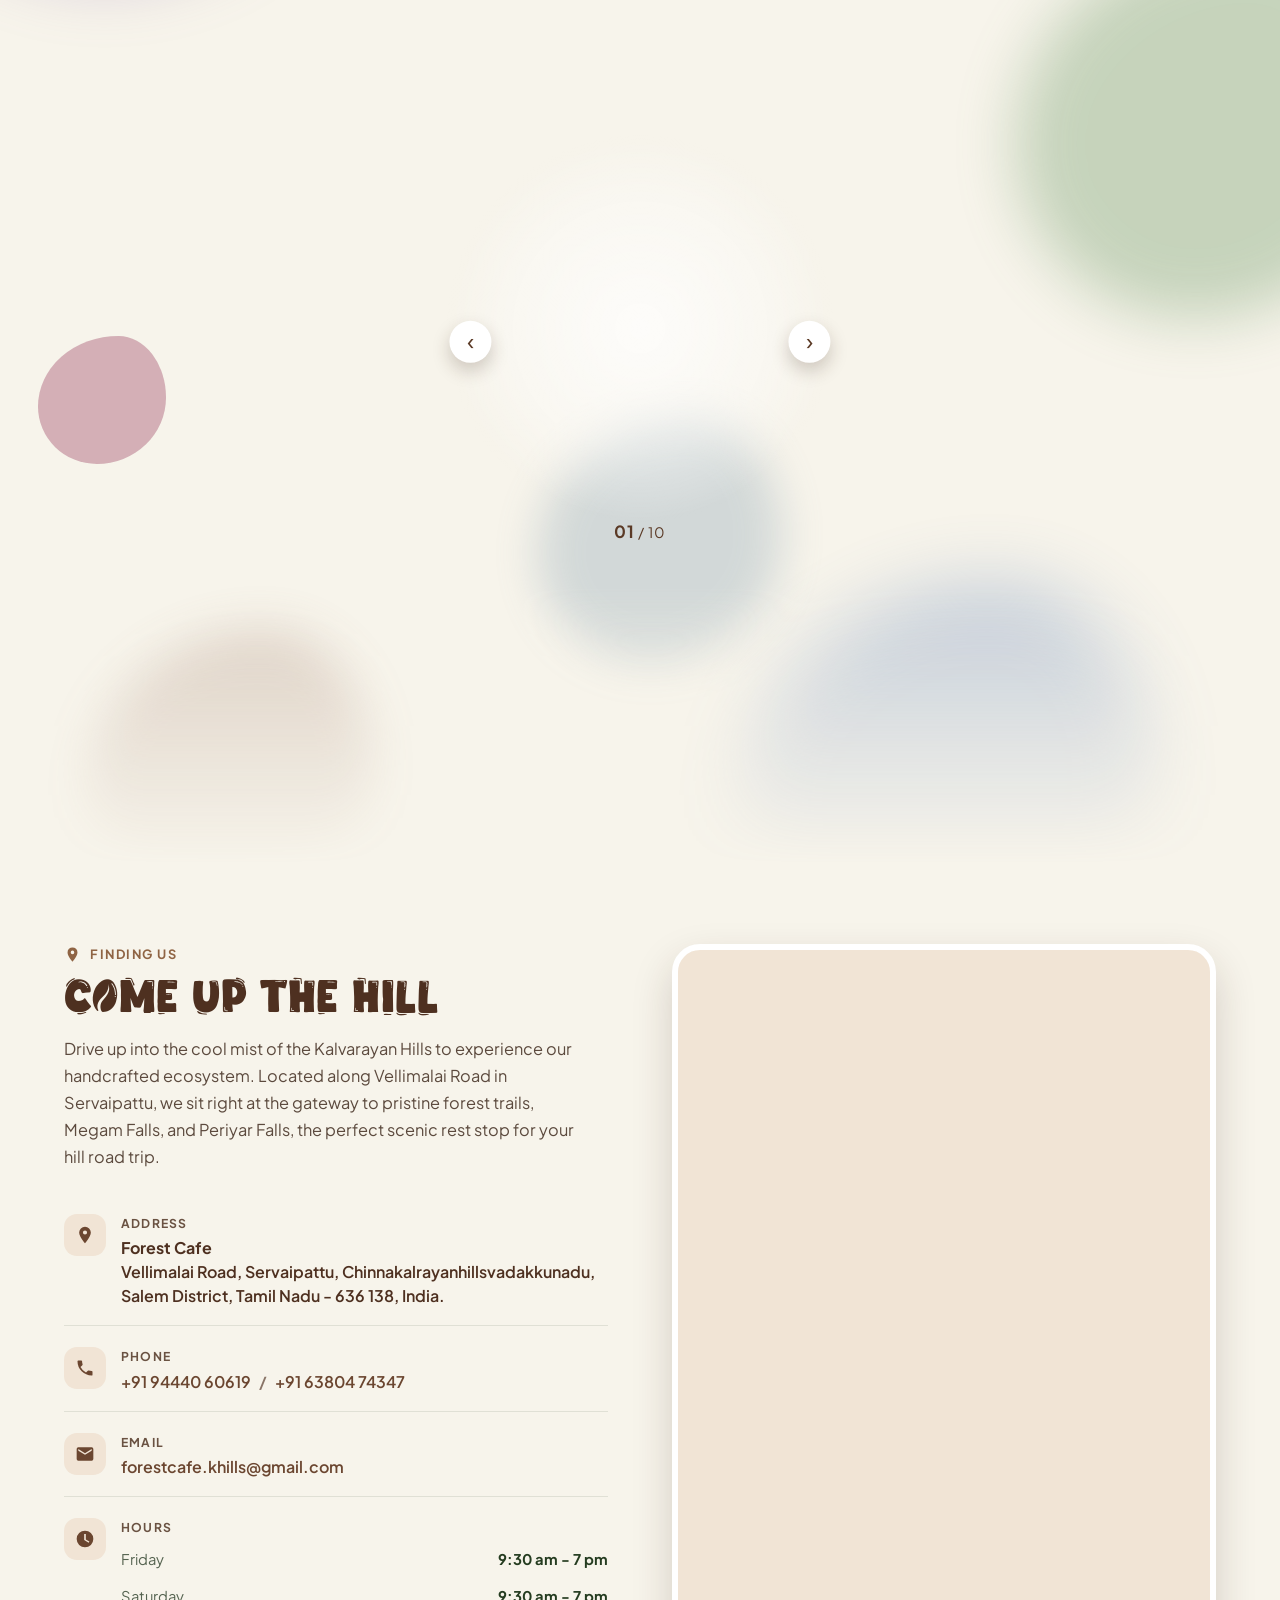
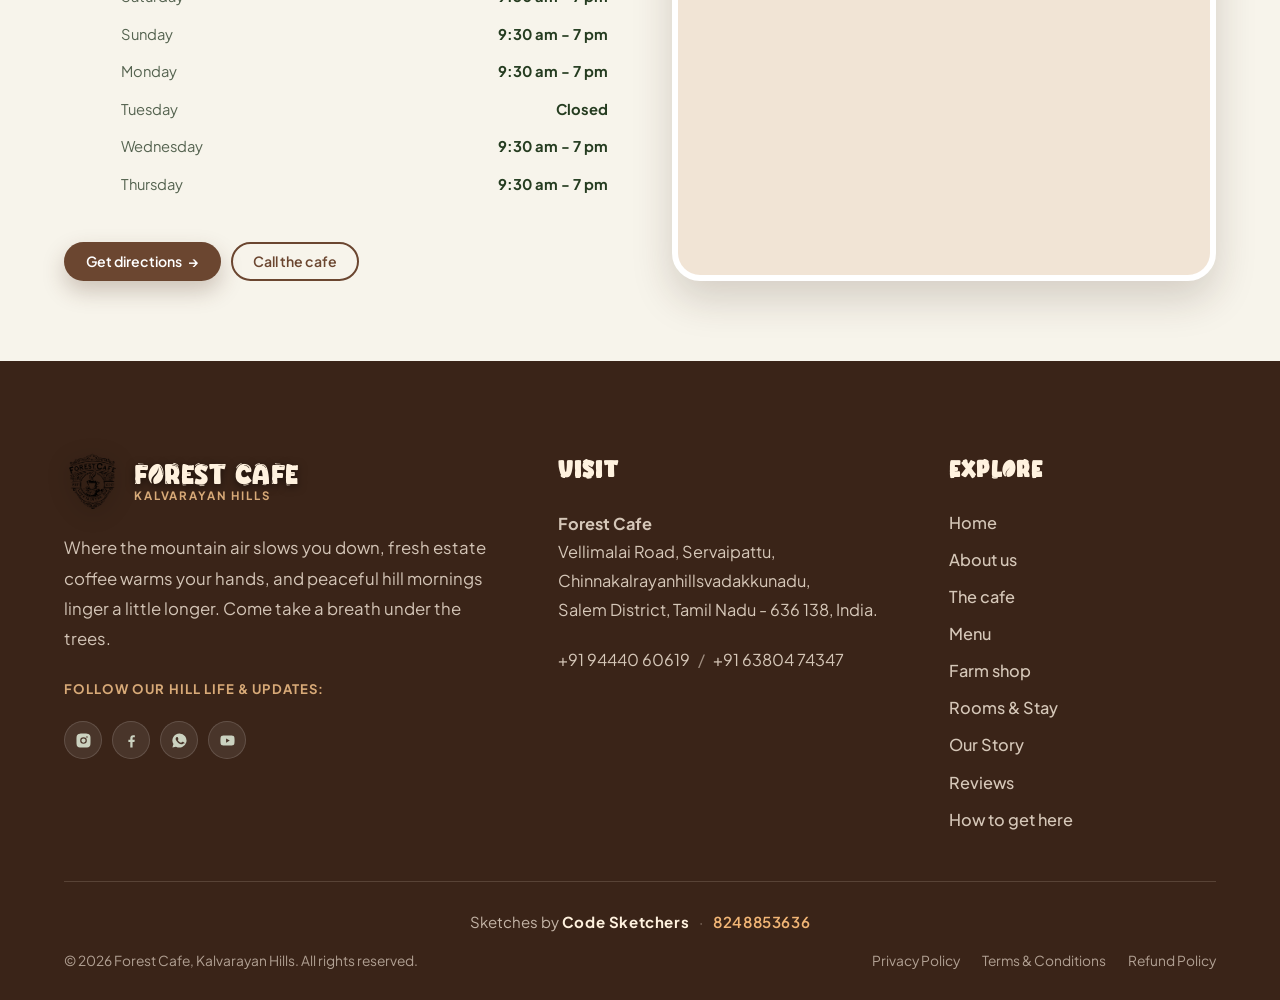
==== commit 832a2e6a: "feat: add complete frontend styling, structure, and scripting for forest cafe website" ====
--- a/index.html
+++ b/index.html
@@ -213,7 +213,7 @@
                     <svg viewbox="0 0 24 24">
                         <path d="M8 11a3 3 0 1 0 0-6 3 3 0 0 0 0 6zm8 0a3 3 0 1 0 0-6 3 3 0 0 0 0 6zM8 13c-2.4 0-7 1.2-7 3.5V19h14v-2.5C15 14.2 10.4 13 8 13zm8 0c-.3 0-.6 0-.9.1 1.2.8 1.9 1.9 1.9 3.4V19h6v-2.5c0-2.3-4.6-3.5-7-3.5z"></path>
                     </svg>
-                    <div><b class="i-full">Family &amp; Group Stay</b><b class="i-short">Family &amp; Group Stay</b><span>Up to 4 guests, private retreat</span></div>
+                    <div><b class="i-full">Family &amp; Group Stay</b><b class="i-short">Family Stay</b><span>Up to 4 guests, private family retreat</span></div>
                 </div>
                 <div class="info-item">
                     <svg viewbox="0 0 24 24">
@@ -277,7 +277,7 @@
                             <span>organic &amp; handmade</span>
                         </div>
                     </div>
-                    <div style="margin-top:30px">
+                    <div>
                         <a class="btn btn--solid" href="#cafe">Look around the cafe <span class="arrow">→</span></a>
                     </div>
                 </div>
@@ -380,10 +380,10 @@
                             </svg>
                             WHAT WE SERVE
                         </span>
-                        <h2 class="headline" style="margin-top: 0; margin-bottom: 22px; line-height: 1.15;">
+                        <h2 class="headline" style="margin-top: 0; line-height: 1.15;">
                             MADE WITH LOVE,<br />SERVED WITH CARE
                         </h2>
-                        <p class="menu-desc" style="margin-bottom: 24px; line-height: 1.6; max-width: 540px;">
+                        <p class="menu-desc" style="line-height: 1.6; max-width: 540px;">
                             Every dish begins with real ingredients gathered from village growers, never from a packet. We give each recipe our own fresh hill touch, prepared with care for families and travelers alike. Come hungry, explore the dishes, and enjoy an honest home-style meal.
                         </p>
                         <!-- 3 Badges in a single sequence line -->
@@ -552,9 +552,9 @@
                         </svg>
                         WELCOME TO
                     </span>
-                    <h2 class="farm-heading" style="font-family: 'CoffeeTown', cursive, serif; margin: 4px 0 16px 0; color: #6d432b;"><img class="farm-title-icon" src="images/farm/little-farmer-logo.webp" alt="" loading="lazy" decoding="async" />LITTLE FARMER</h2>
-
-                    <p class="farm-desc" style="line-height: 1.6; color: #5c4a3e; margin-bottom: 18px;">
+                    <h2 class="farm-heading" style="font-family: 'CoffeeTown', cursive, serif; color: #6d432b;"><img class="farm-title-icon" src="images/farm/little-farmer-logo.webp" alt="" loading="lazy" decoding="async" />LITTLE FARMER</h2>
+
+                    <p class="farm-desc" style="line-height: 1.6; color: #5c4a3e;">
                         Beyond our cafe tables lies our working hillside farm. Coffee cherries, black pepper, wild turmeric, and mountain honey ripen slowly without chemical fertilizers or forced yields. What the soil gives, we harvest, clean, and pack by hand in small batches, bringing pure hill produce straight to your home.
                     </p>
 
@@ -868,7 +868,7 @@
                             WELCOME TO
                         </span>
                         <h2 class="headline" style="color: var(--stay-700);">Our Tiny Cot</h2>
-                        <p class="stay-desc" style="line-height: 1.6; color: #5c4a3e; margin-bottom: 20px; max-width: 540px;">
+                        <p class="stay-desc" style="line-height: 1.6; color: #5c4a3e; max-width: 540px;">
                             A quiet hill corner where the mountain breeze sets the pace and time slows down. Step out into cool air, let the children explore the gardens and our secret attic, and share warm meals made fresh from local harvests. Unwind, rest deep, and linger a little longer.
                         </p>
 
@@ -958,7 +958,7 @@
                                 </svg>
                                 Inside a Coffee Estate
                             </span>
-                            <span class="cot-pill-badge cot-pill-badge--accent">Max 8 Guests</span>
+                            <span class="cot-pill-badge cot-pill-badge--accent">Family Retreat (4 Guests)</span>
                         </div>
                     </div>
                 </div>
--- a/css/style.css
+++ b/css/style.css
@@ -2078,6 +2078,60 @@
 
 body .stat-num { font-family: var(--font-display); font-weight: 500; }
 
+/* ==========================================================================
+   SHARED SECTION HEADER RHYTHM
+   ========================================================================== */
+
+/* Consistent eyebrow spacing */
+.eyebrow,
+.section-head .eyebrow,
+.farm-content .eyebrow,
+.cot-copy .eyebrow,
+.menu-copy .eyebrow {
+    margin-bottom: 8px !important;
+    display: inline-flex !important;
+    align-items: center !important;
+}
+
+/* Consistent headline spacing */
+.headline,
+.farm-heading,
+.cot-copy .headline,
+.menu-copy .headline {
+    margin-top: 0 !important;
+    margin-bottom: 14px !important;
+    line-height: 1.15 !important;
+}
+
+/* Consistent body description spacing */
+.about-desc,
+.menu-desc,
+.farm-desc,
+.stay-desc,
+.visit-desc,
+.lede {
+    margin-top: 0 !important;
+    margin-bottom: 20px !important;
+    line-height: 1.65 !important;
+}
+
+/* Consistent spacing above and below pills / chips / quotes */
+.pill-row,
+.menu-pills,
+.farm-features-grid,
+.cot-features-grid,
+.stay-quote {
+    margin-top: 0 !important;
+    margin-bottom: 24px !important;
+}
+
+/* Clean CTA button clearance */
+.about-copy > div[style*="margin-top"],
+.cot-cta-group,
+.hours-actions {
+    margin-top: 0 !important;
+}
+
 /* ---------- Header: logo only, no circle ---------- */
 
 .brand-logo { display: block; height: 50px; width: auto; object-fit: contain; }
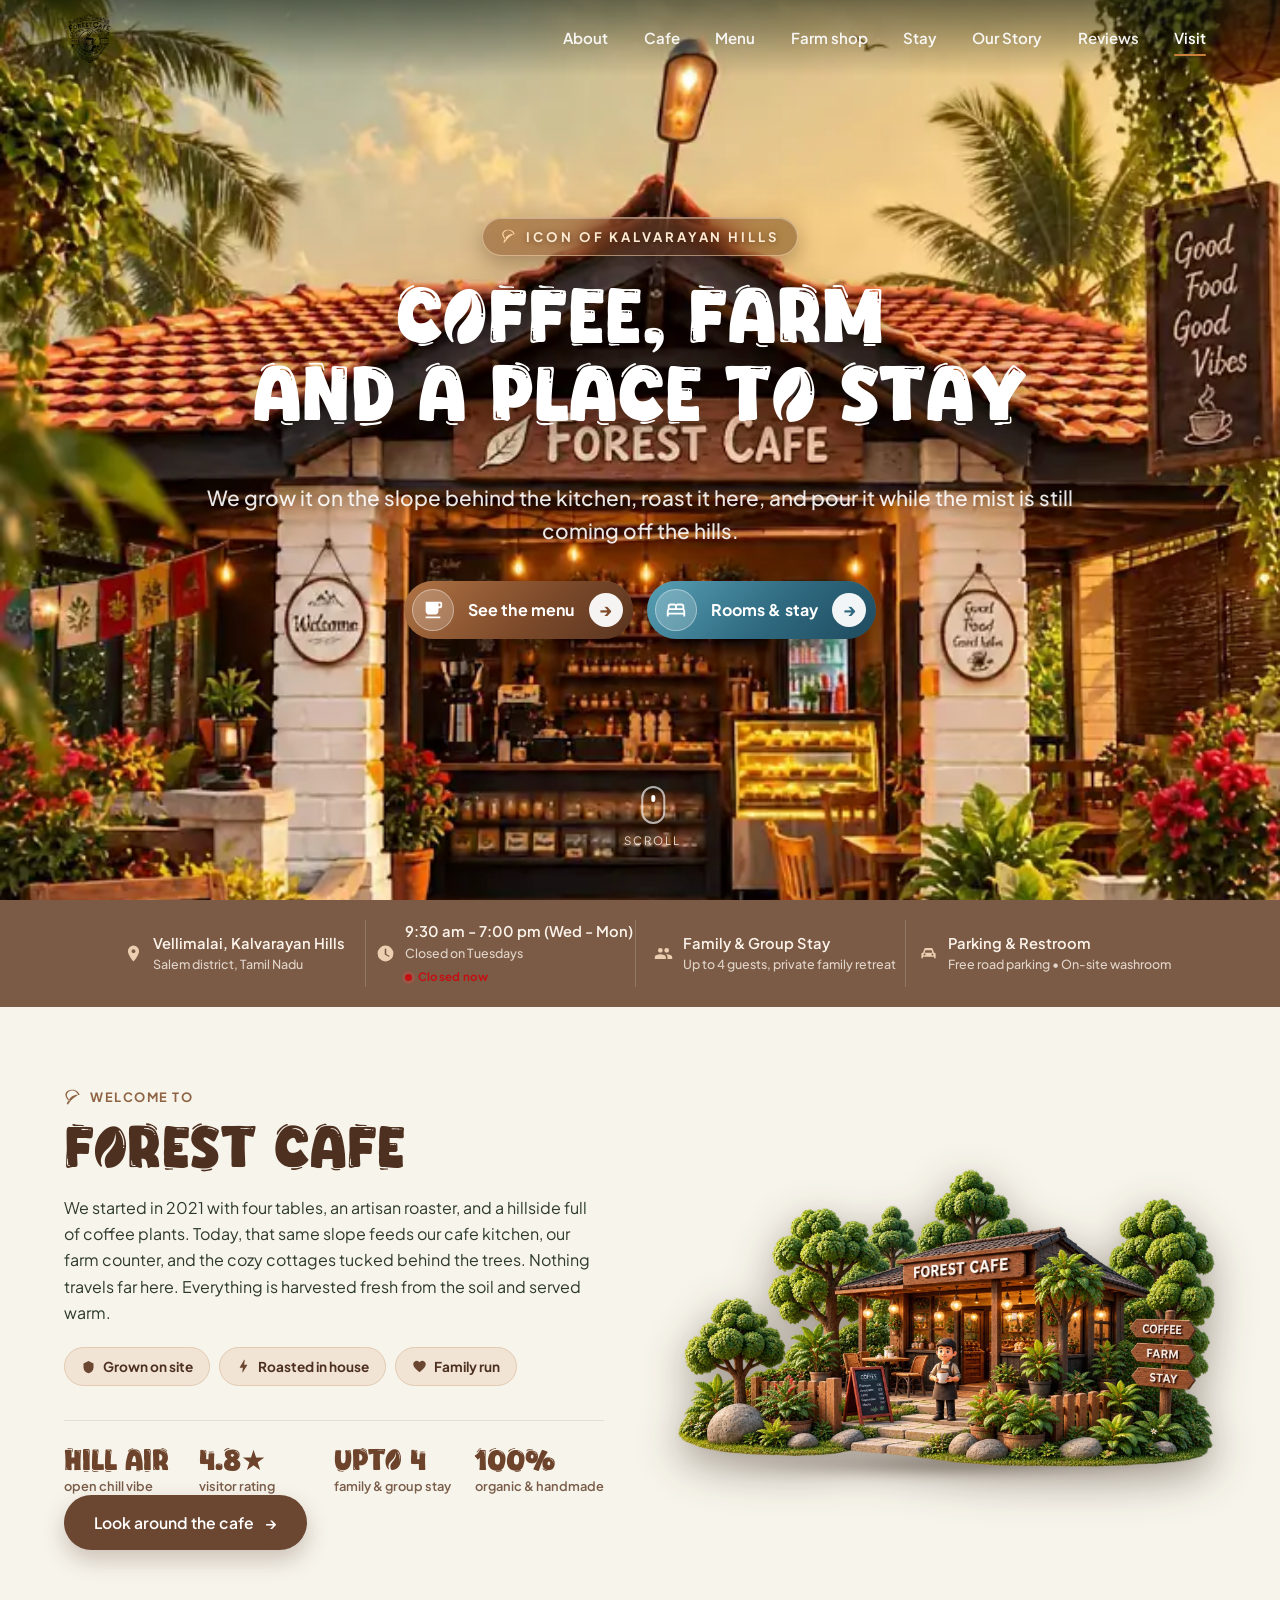
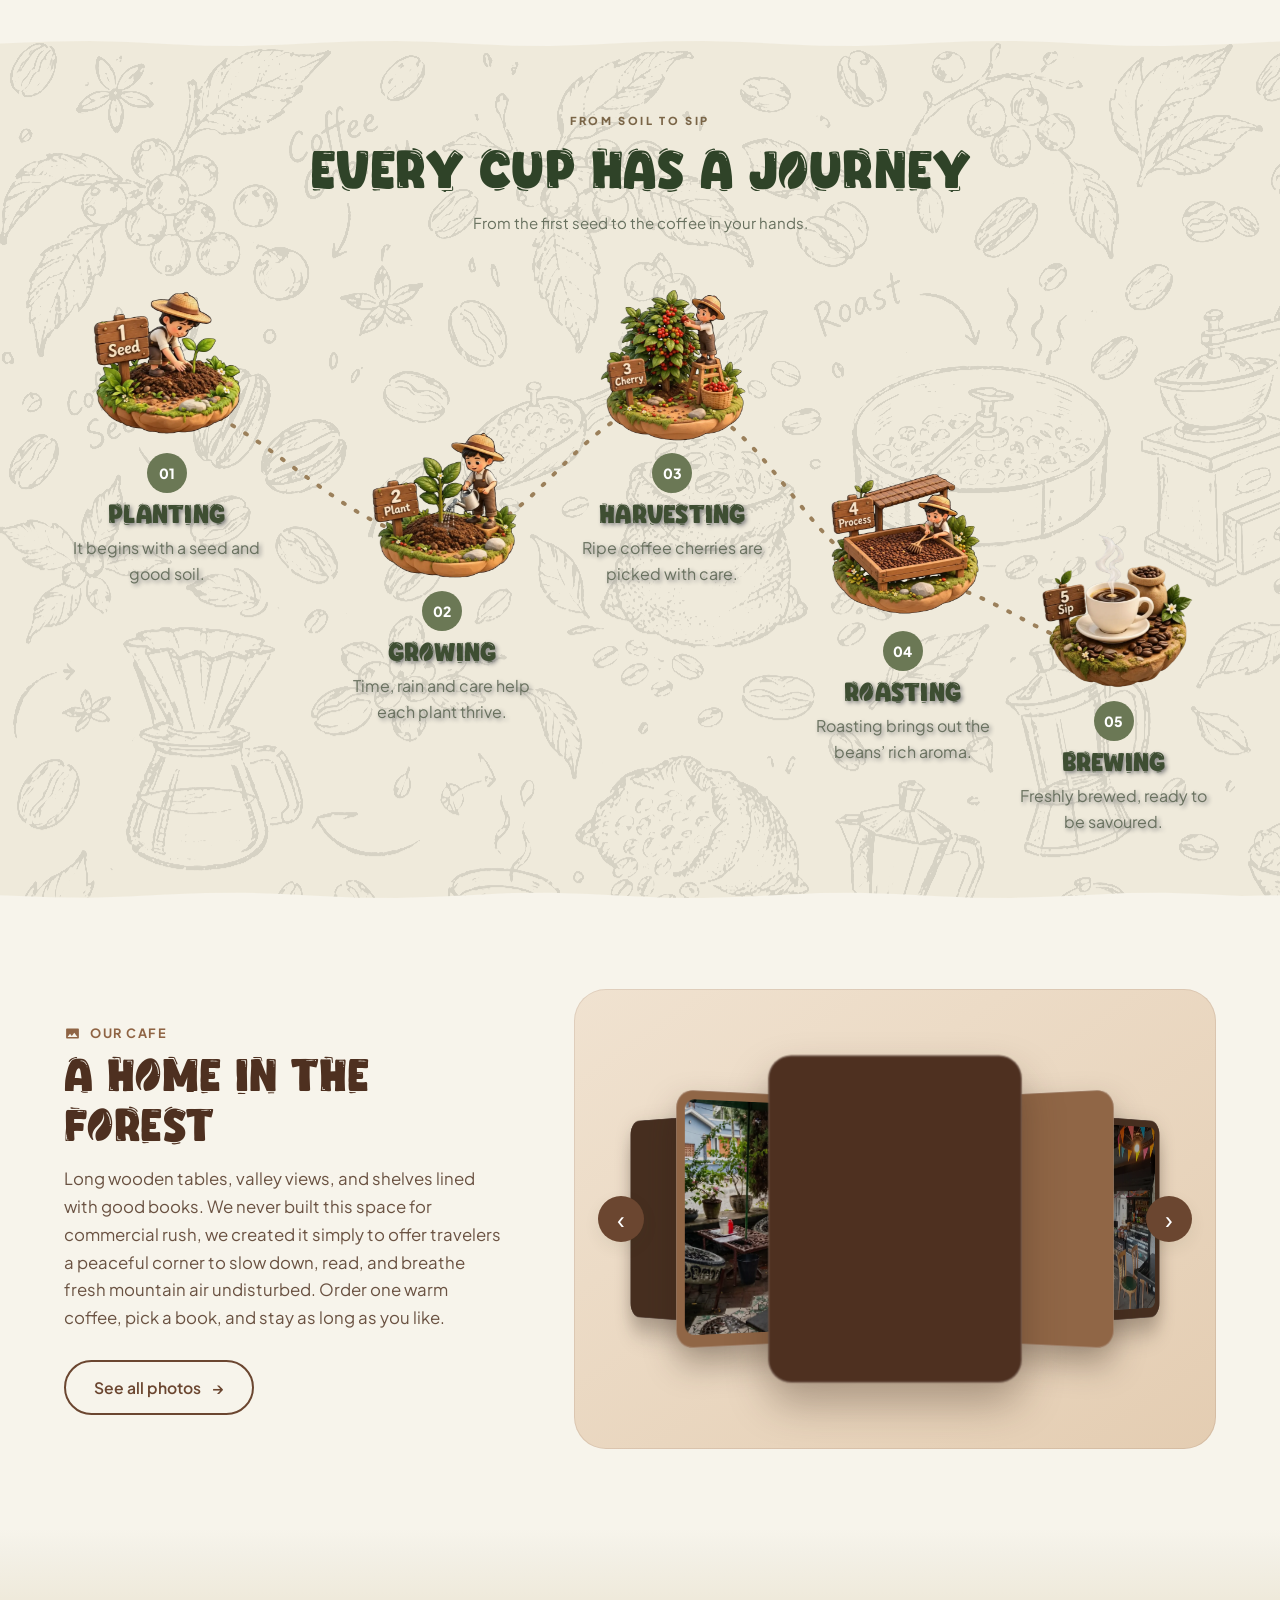
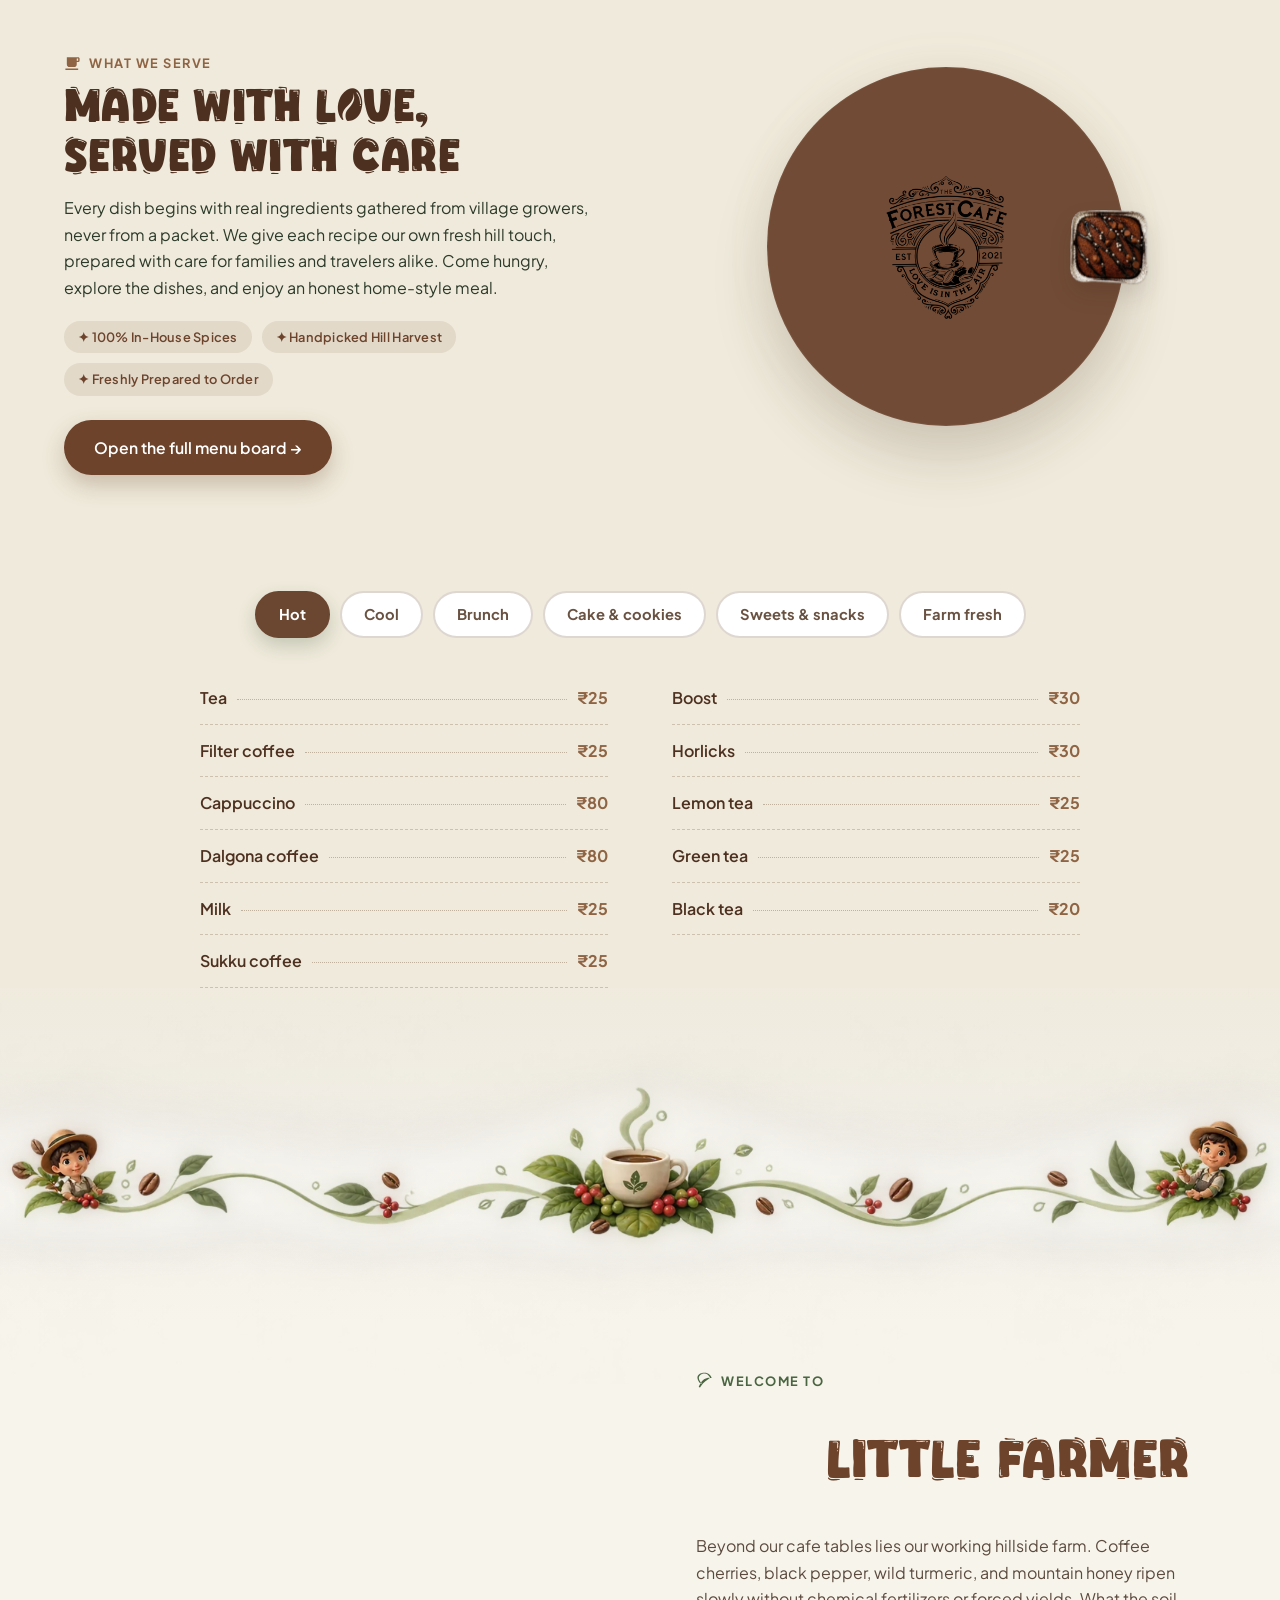
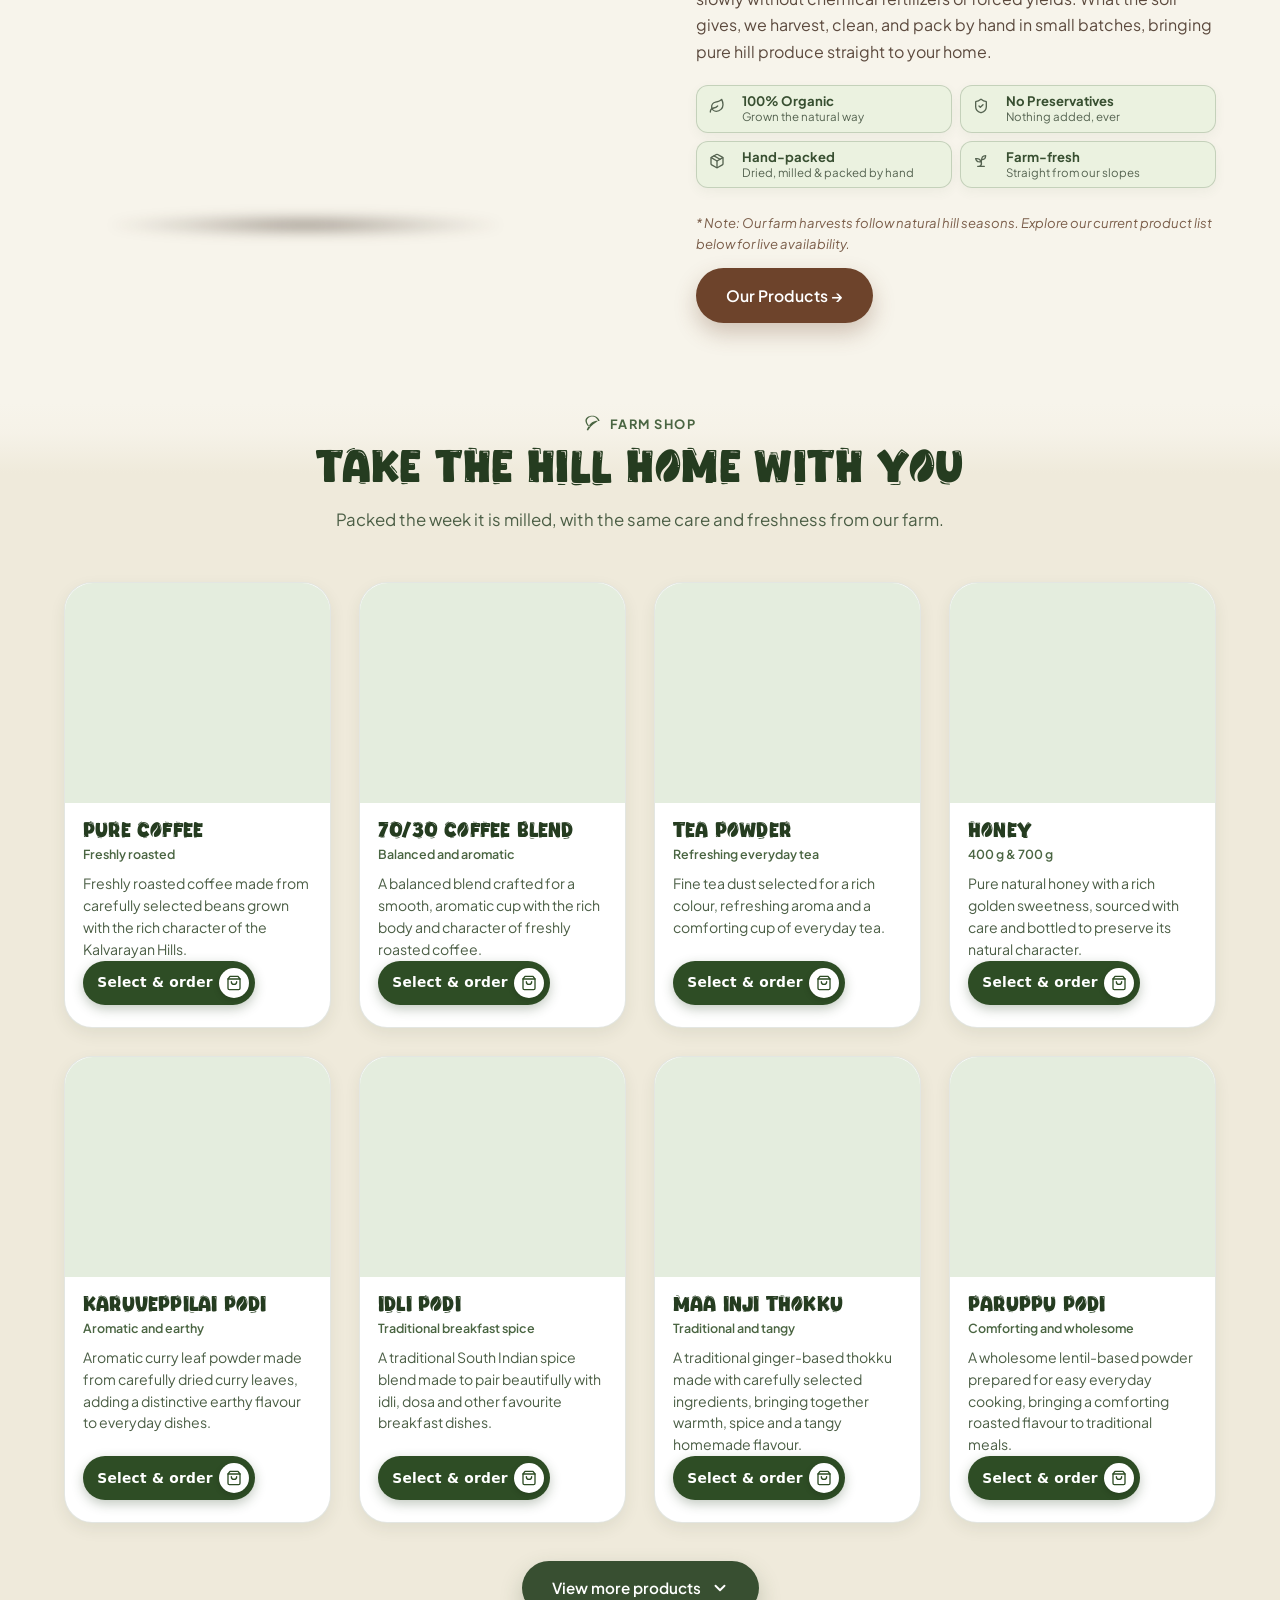
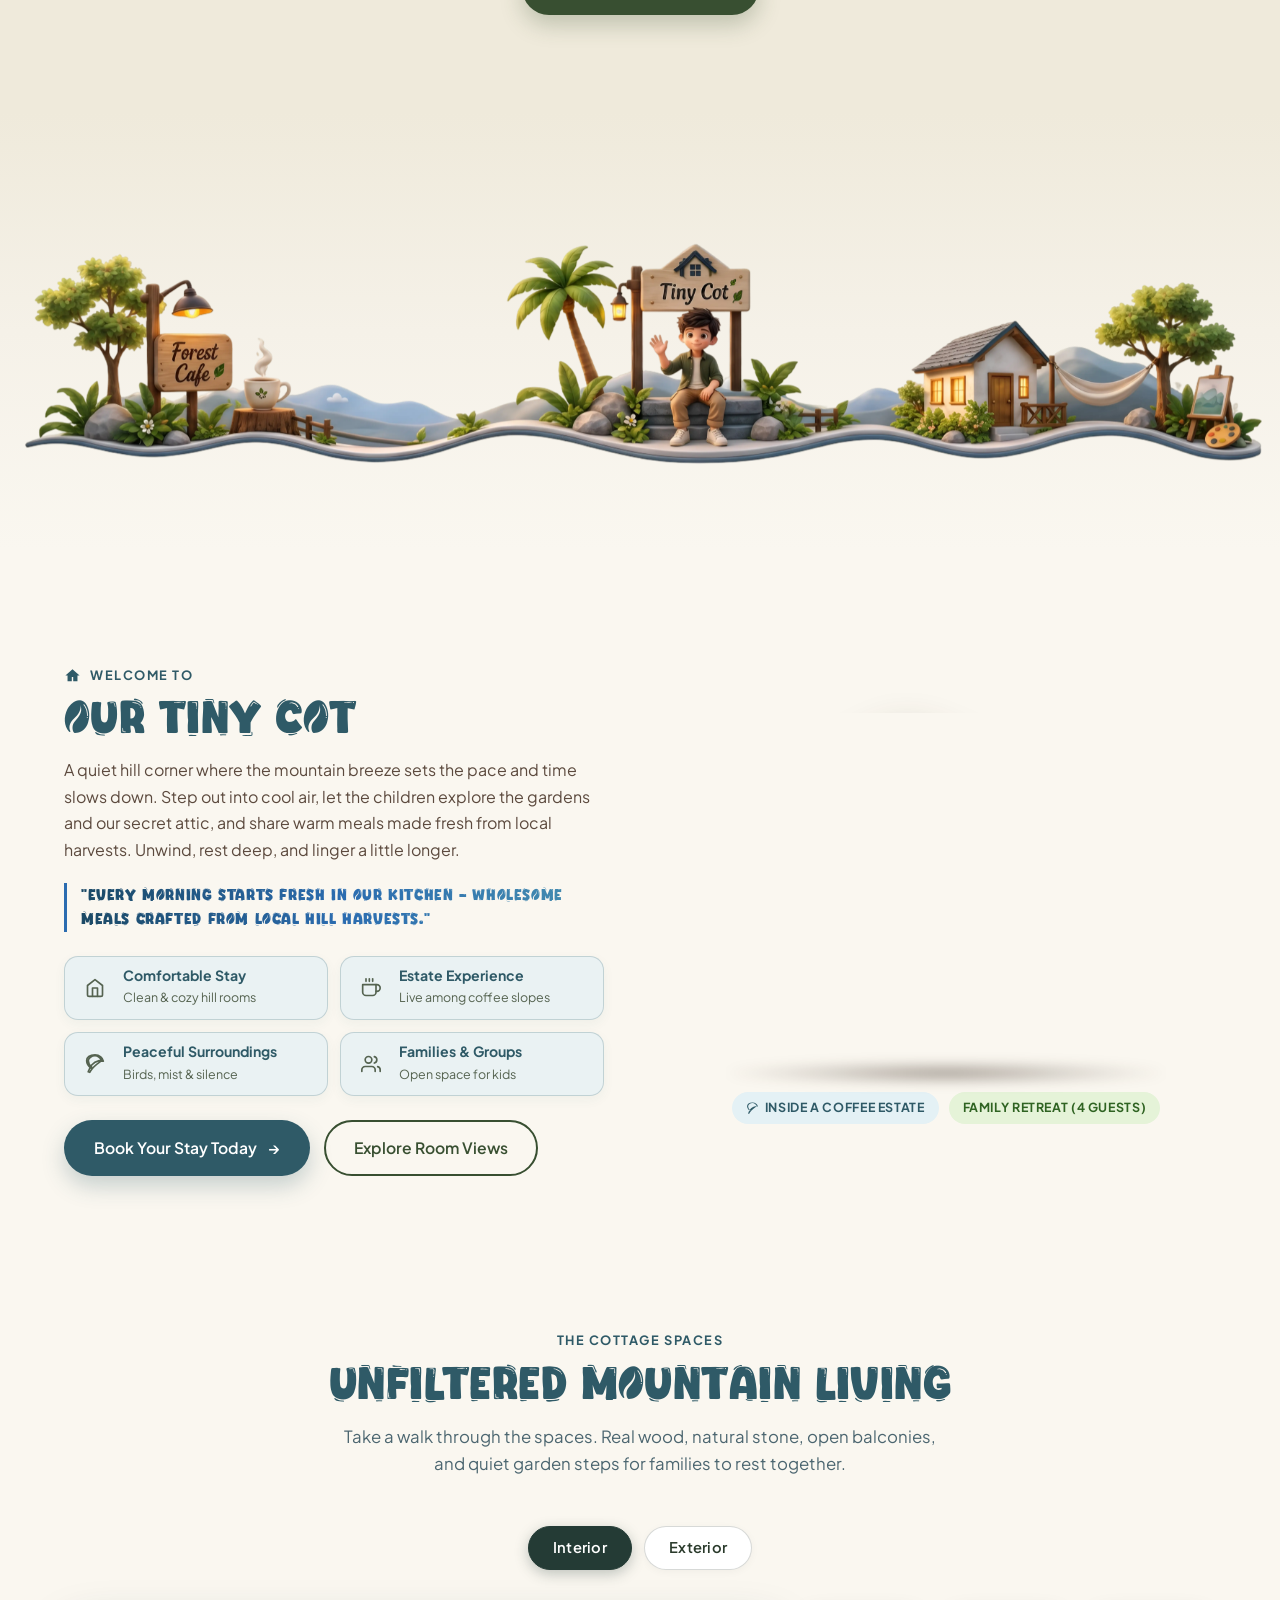
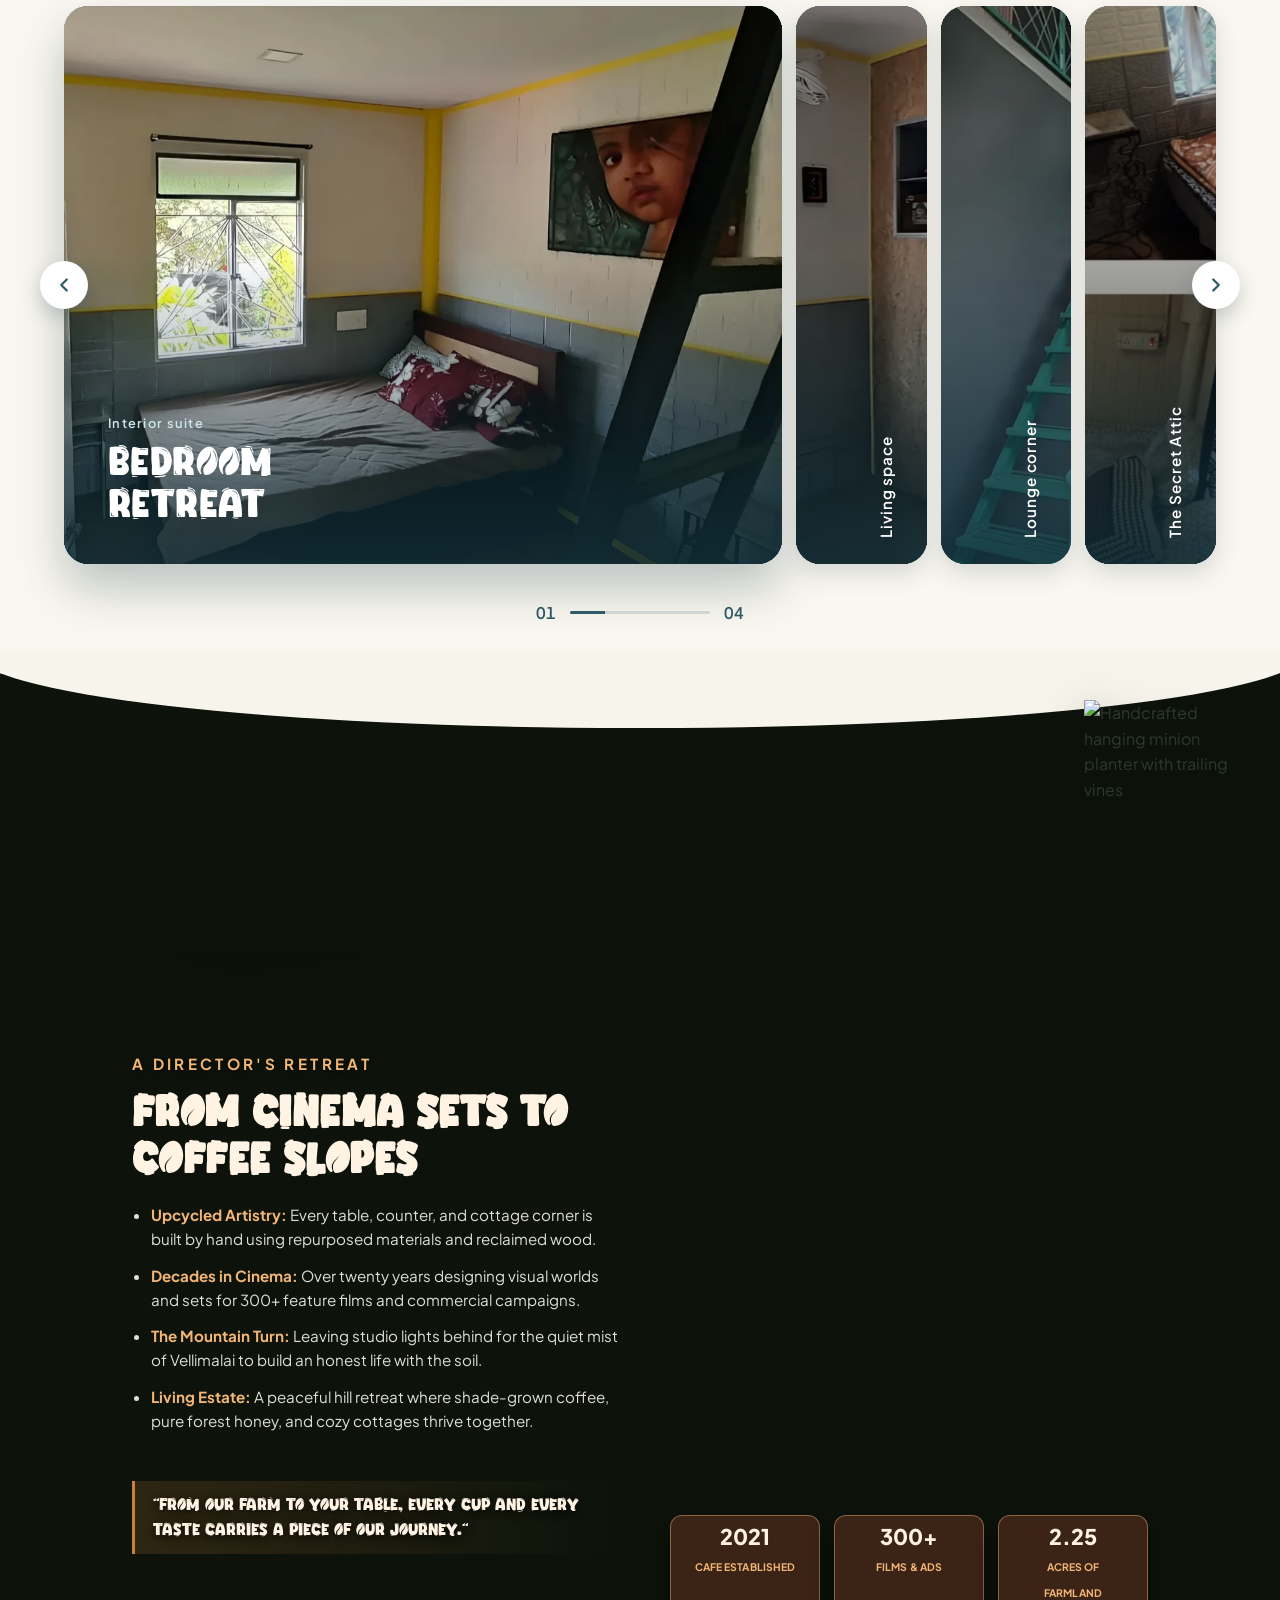
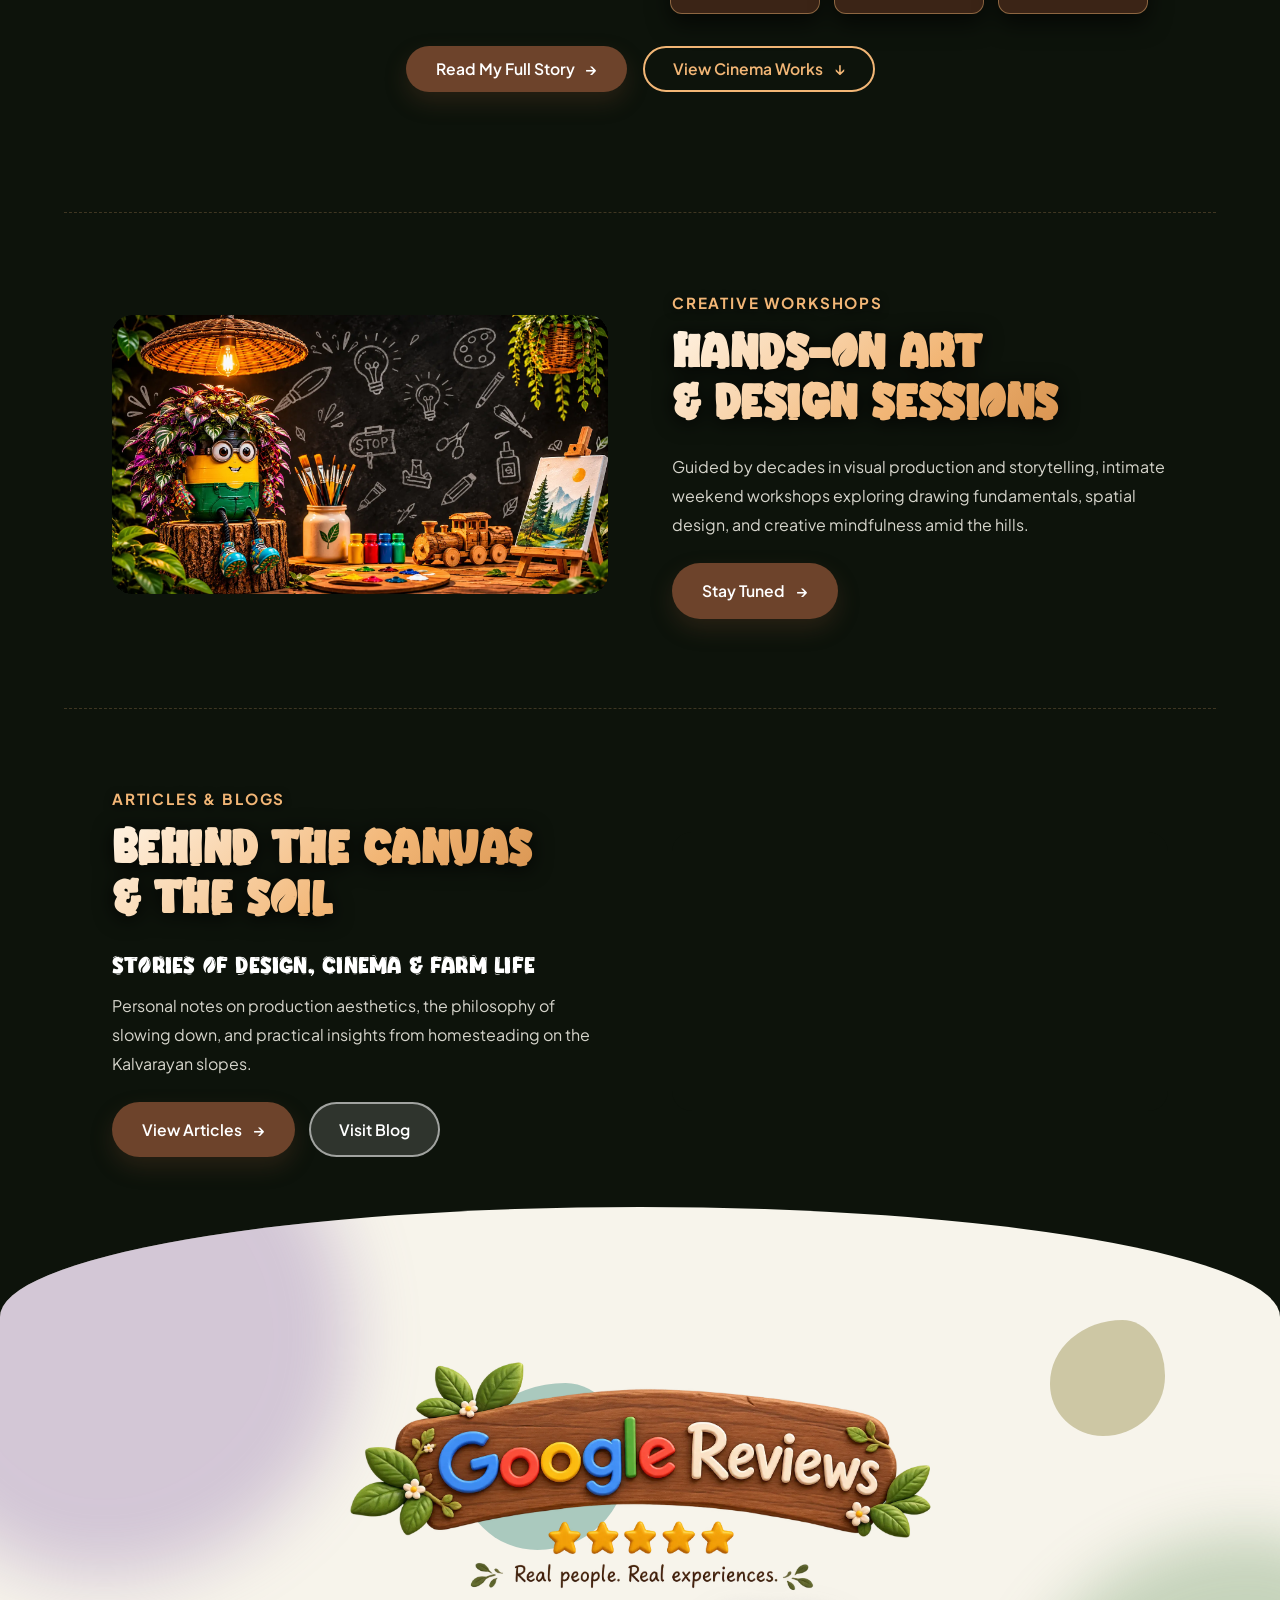
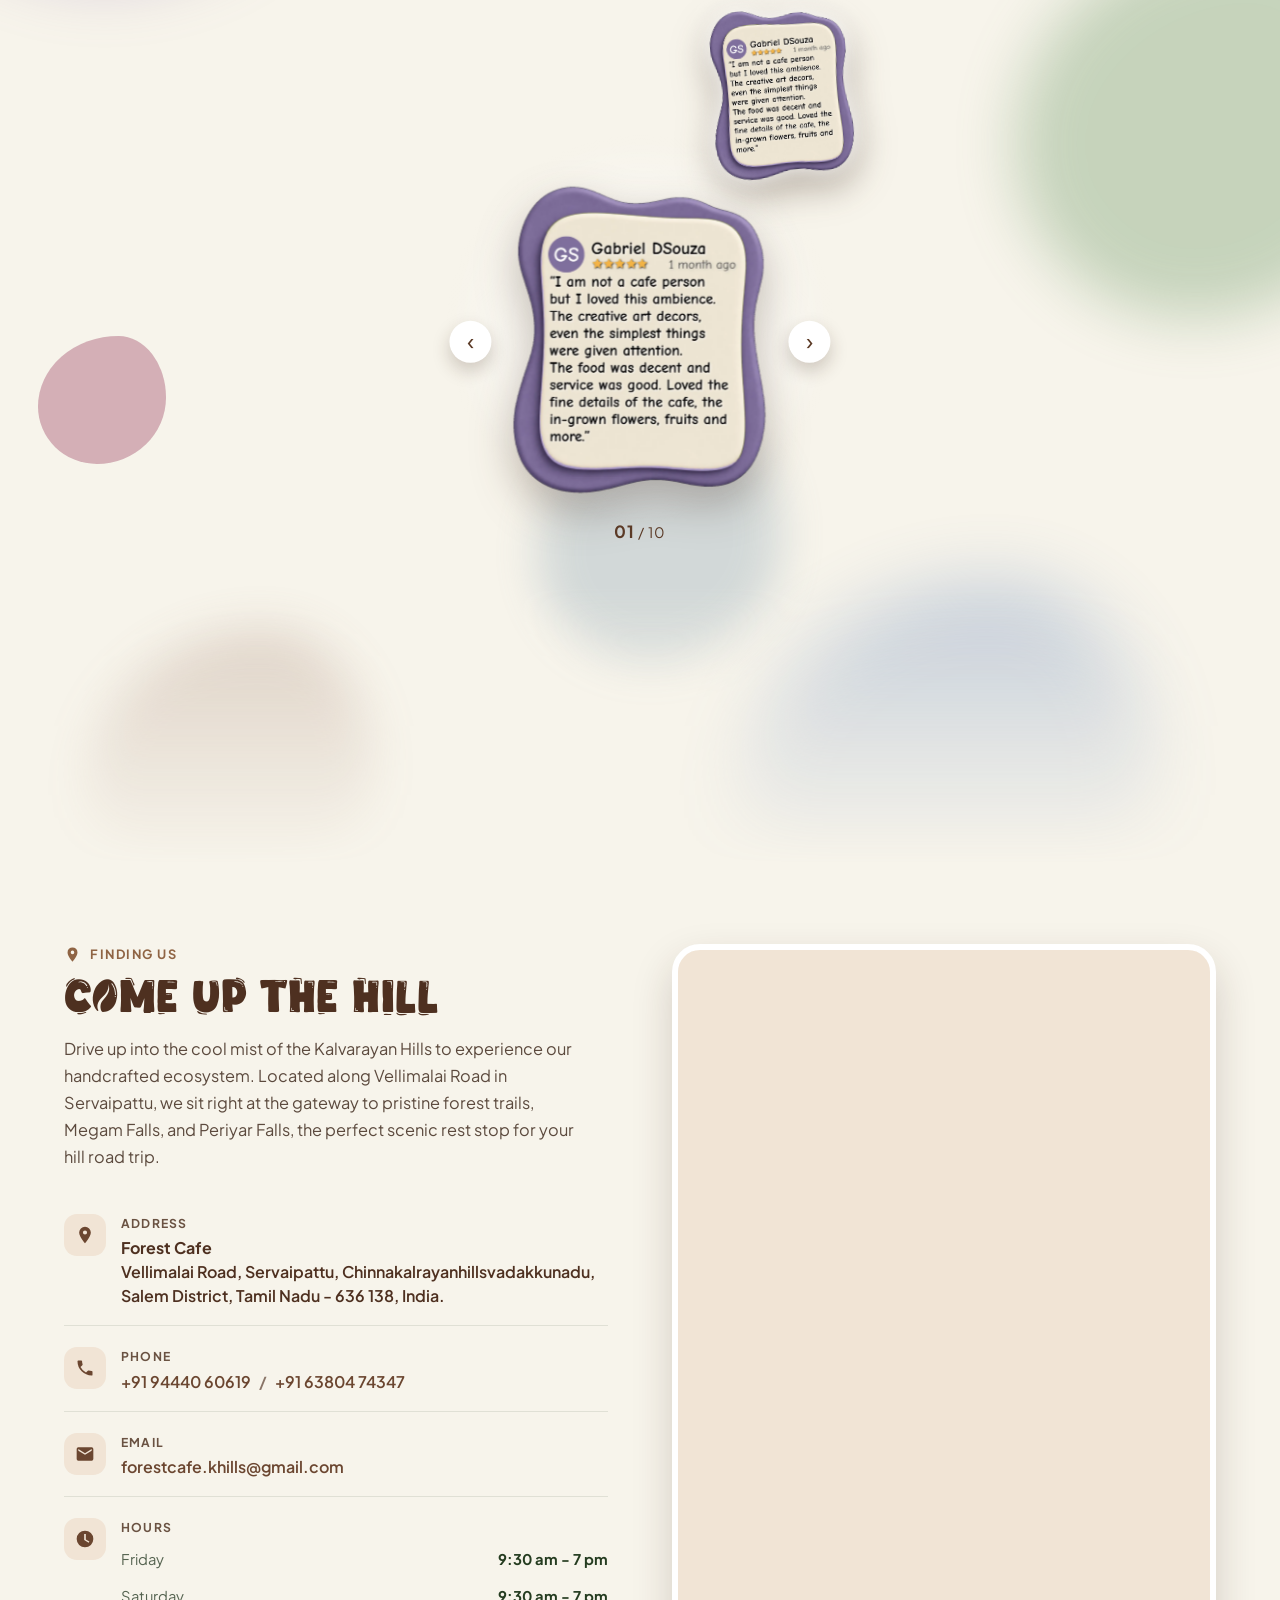
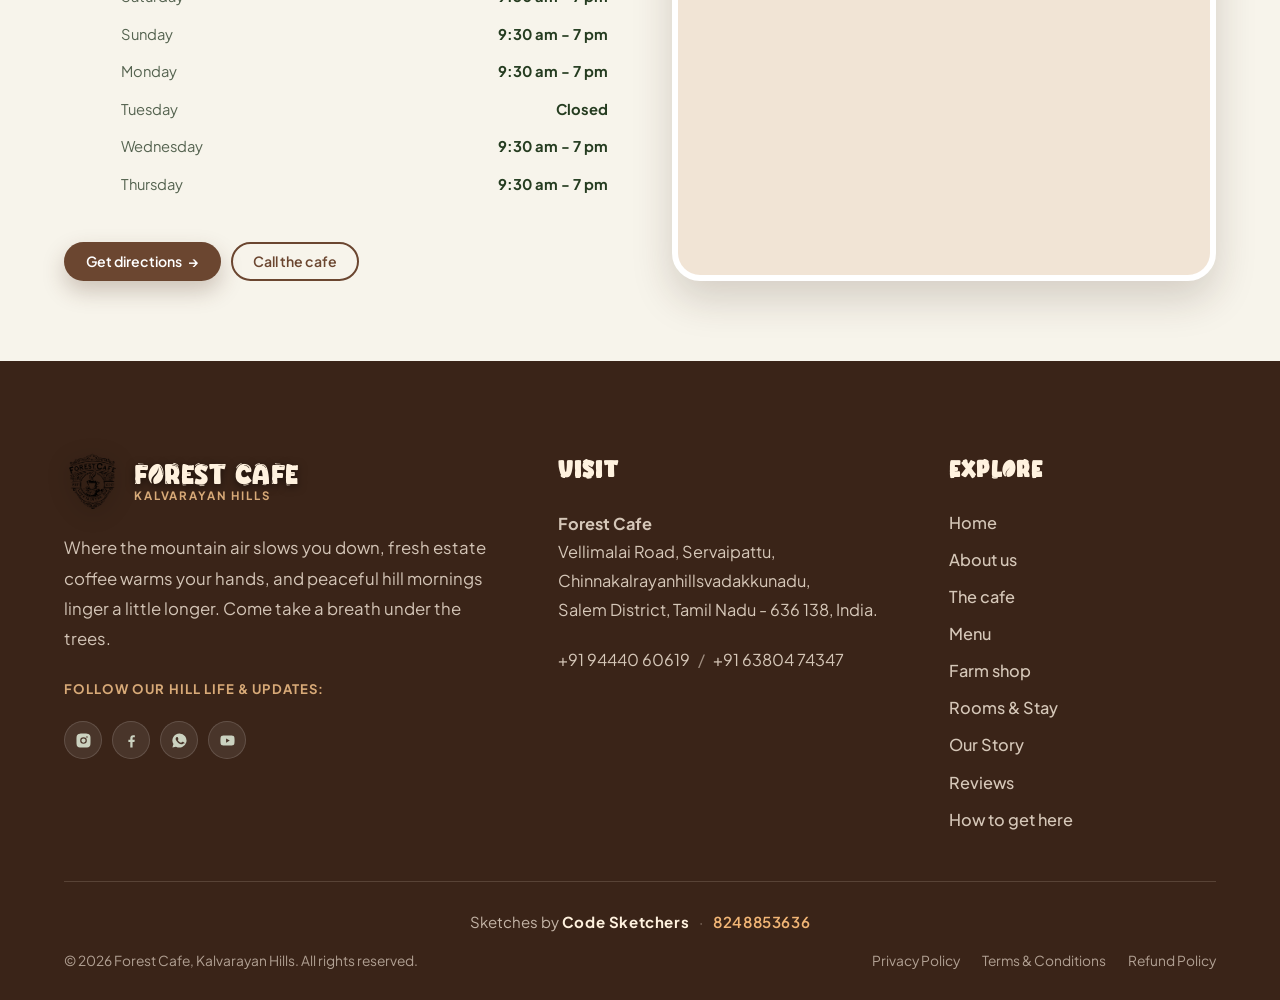
==== commit 573e888c: "feat: add initial style, markup, and logic for Forest Cafe website" ====
--- a/index.html
+++ b/index.html
@@ -1043,17 +1043,17 @@
          Scrapbook-style section: portrait, journey stats,
          future art classes teaser, articles teaser.
          All photo spots below are PLACEHOLDERS - swap the
-         .ad-placeholder <img> src or background with real photos.
+         .director-placeholder <img> src or background with real photos.
     ========================================================= -->
-        <section class="section ad-section" id="art-director" aria-labelledby="ad-title">
+        <section class="section director-section" id="art-director" aria-labelledby="director-title">
 
             <!-- Background -->
-            <img class="ad-background" src="Black.webp" alt="" aria-hidden="true" loading="lazy" decoding="async">
+            <img class="director-background" src="Black.webp" alt="" aria-hidden="true" loading="lazy" decoding="async">
 
             <!-- =========================================================
                  HANDCRAFTED HANGING MINION ON BLACKBOARD RIGHT RIM
             ========================================================== -->
-            <div class="ad-minion-perch-layer" aria-hidden="true">
+            <div class="director-minion-perch-layer" aria-hidden="true">
                 <!-- Right Suspended Rope & Trailing Ivy Minion -->
                 <div class="perched-minion perched-minion--right">
                     <img class="minion-hanging-img" src="images/minion/hanging-minion.webp"
@@ -1061,13 +1061,13 @@
                 </div>
             </div>
 
-            <div class="shell ad-shell">
+            <div class="shell director-shell">
 
                 <!-- =====================================================
                  INTRO - MEET OUR ART DIRECTOR
             ====================================================== -->
-                <div class="ad-block ad-intro reveal">
-                    <img src="images/story/board1.webp" alt="Meet Our Art Director" class="ad-board-image" width="330" height="191" loading="lazy" decoding="async">
+                <div class="director-block director-intro reveal">
+                    <img src="images/story/board1.webp" alt="Meet Our Art Director" class="director-board-image" width="330" height="191" loading="lazy" decoding="async">
                 </div>
 
 
@@ -1076,64 +1076,64 @@
                  The photo box below is a PLACEHOLDER: swap it for
                  <img src="images/story/owner.jpg" alt="..."> when ready.
             ====================================================== -->
-                <div class="ad-block ad-story reveal" id="ourStory">
-                    <div class="ad-story-grid">
-                        <div class="ad-story-copy">
-                            <div class="ad-story-heading-wrap">
-                                <span class="ad-tagline">A DIRECTOR'S RETREAT</span>
-                                <h3 class="ad-story-title">FROM CINEMA SETS TO COFFEE SLOPES</h3>
-                            </div>
-
-                            <ul class="ad-story-list">
+                <div class="director-block director-story reveal" id="ourStory">
+                    <div class="director-story-grid">
+                        <div class="director-story-copy">
+                            <div class="director-story-heading-wrap">
+                                <span class="director-tagline">A DIRECTOR'S RETREAT</span>
+                                <h3 class="director-story-title">FROM CINEMA SETS TO COFFEE SLOPES</h3>
+                            </div>
+
+                            <ul class="director-story-list">
                                 <li><strong>Upcycled Artistry:</strong> Every table, counter, and cottage corner is built by hand using repurposed materials and reclaimed wood.</li>
                                 <li><strong>Decades in Cinema:</strong> Over twenty years designing visual worlds and sets for 300+ feature films and commercial campaigns.</li>
                                 <li><strong>The Mountain Turn:</strong> Leaving studio lights behind for the quiet mist of Vellimalai to build an honest life with the soil.</li>
                                 <li><strong>Living Estate:</strong> A peaceful hill retreat where shade-grown coffee, pure forest honey, and cozy cottages thrive together.</li>
                             </ul>
 
-                            <div class="ad-quote-block">
+                            <div class="director-quote-block">
                                 <p>"FROM OUR FARM TO YOUR TABLE, EVERY CUP AND EVERY TASTE CARRIES A PIECE OF OUR JOURNEY."</p>
                             </div>
                         </div>
 
-                        <div class="ad-story-media">
-                            <div class="ad-story-portrait-wrap">
-                                <img src="images/story/art-director.webp" alt="G.C. Anandhan - Art Director" class="ad-story-portrait-img" loading="lazy" decoding="async" />
+                        <div class="director-story-media">
+                            <div class="director-story-portrait-wrap">
+                                <img src="images/story/art-director.webp" alt="G.C. Anandhan - Art Director" class="director-story-portrait-img" loading="lazy" decoding="async" />
                             </div>
 
                             <!-- 3 Compact Horizontal Stat Pills -->
-                            <div class="ad-story-stats-row">
-                                <div class="ad-stat-pill">
-                                    <span class="ad-stat-num">2021</span><br>
-                                    <span class="ad-stat-lbl">CAFE ESTABLISHED</span>
+                            <div class="director-story-stats-row">
+                                <div class="director-stat-pill">
+                                    <span class="director-stat-num">2021</span><br>
+                                    <span class="director-stat-lbl">CAFE ESTABLISHED</span>
                                 </div>
-                                <div class="ad-stat-pill">
-                                    <span class="ad-stat-num">300+</span><br>
-                                    <span class="ad-stat-lbl">FILMS &amp; ADS</span>
+                                <div class="director-stat-pill">
+                                    <span class="director-stat-num">300+</span><br>
+                                    <span class="director-stat-lbl">FILMS &amp; ADS</span>
                                 </div>
-                                <div class="ad-stat-pill">
-                                    <span class="ad-stat-num">2.25</span><br>
-                                    <span class="ad-stat-lbl">ACRES OF FARMLAND</span>
+                                <div class="director-stat-pill">
+                                    <span class="director-stat-num">2.25</span><br>
+                                    <span class="director-stat-lbl">ACRES OF FARMLAND</span>
                                 </div>
                             </div>
                         </div>
                     </div>
 
-                    <div class="ad-story-actions">
-                        <button class="btn btn--honey ad-btn ad-story-toggle" id="storyToggle" type="button" aria-expanded="false" aria-controls="storyFull">
-                            <span class="ad-story-toggle-text">Read My Full Story</span>
+                    <div class="director-story-actions">
+                        <button class="btn btn--honey director-btn director-story-toggle" id="storyToggle" type="button" aria-expanded="false" aria-controls="storyFull">
+                            <span class="director-story-toggle-text">Read My Full Story</span>
                             <span class="arrow" aria-hidden="true">&rarr;</span>
                         </button>
-                        <button class="btn btn--ghost ad-btn ad-cinema-toggle" id="cinemaToggle" type="button" aria-expanded="false" aria-controls="cinemaStackWrap">
-                            <span class="ad-cinema-toggle-text">View Cinema Works</span>
+                        <button class="btn btn--ghost director-btn director-cinema-toggle" id="cinemaToggle" type="button" aria-expanded="false" aria-controls="cinemaStackWrap">
+                            <span class="director-cinema-toggle-text">View Cinema Works</span>
                             <span class="arrow" aria-hidden="true">&darr;</span>
                         </button>
                     </div>
 
                     <!-- Distinct Narrative Memoir Unfold -->
-                    <div class="ad-story-full" id="storyFull" aria-hidden="true">
-                        <div class="ad-story-full-inner">
-                            <div class="ad-story-text">
+                    <div class="director-story-full" id="storyFull" aria-hidden="true">
+                        <div class="director-story-full-inner">
+                            <div class="director-story-text">
                                 <p>For years, my world was framed through camera lenses, production blueprints, and
                                     studio backlots across Chennai. Crafting atmosphere for audiences across major films
                                     and hundreds of commercials was deeply fulfilling, yet beneath the noise, I longed
@@ -1149,18 +1149,18 @@
                                 <p>What began as a quiet family haven grew into something we wanted to share. In 2021,
                                     The Forest Cafe opened its doors, not as an ordinary business, but as the living
                                     culmination of cinema craft, mountain farming, and hospitality.</p>
-                                <p class="ad-story-sign">Every cup poured here carries the spirit of that transition.
+                                <p class="director-story-sign">Every cup poured here carries the spirit of that transition.
                                     Welcome to our table.</p>
                             </div>
                         </div>
                     </div>
 
                     <!-- Cinema Works Drawer (Magnetic Deck) -->
-                    <div class="ad-cinema-drawer" id="cinemaStackWrap" aria-hidden="true">
-                        <div class="ad-cinema-drawer-inner">
-                            <div class="ad-cinema-header">
-                                <span class="eyebrow ad-eyebrow">CINEMATIC RETROSPECTIVE</span>
-                                <h4 class="ad-cinema-title">Stories Told on Silver Screen</h4>
+                    <div class="director-cinema-drawer" id="cinemaStackWrap" aria-hidden="true">
+                        <div class="director-cinema-drawer-inner">
+                            <div class="director-cinema-header">
+                                <span class="eyebrow director-eyebrow">CINEMATIC RETROSPECTIVE</span>
+                                <h4 class="director-cinema-title">Stories Told on Silver Screen</h4>
                             </div>
 
                             <!-- Magnetic Canvas (Zero Clipping) -->
@@ -1222,26 +1222,26 @@
                 <!-- =====================================================
                          FUTURE PLANS - ART CLASSES
                     ====================================================== -->
-                <div class="ad-block ad-future ad-future-card reveal">
-                    <div class="ad-placeholder ad-future-media ad-card-image-wrap">
+                <div class="director-block director-future director-future-card reveal">
+                    <div class="director-placeholder director-future-media director-card-image-wrap">
                         <img src="images/story/Creative Studio & Workshops.webp" alt="Art classes at Forest Cafe" loading="lazy" decoding="async"
                             onerror="this.style.display='none'; this.nextElementSibling.style.display='block';">
-                        <span class="ad-placeholder-label" style="display:none;">Creative Studio & Workshops</span>
-                    </div>
-
-                    <div class="ad-future-copy">
-                        <div class="ad-card-header ad-future-title">
-                            <span class="eyebrow ad-eyebrow">CREATIVE WORKSHOPS</span>
-                            <h3 class="ad-subtitle ad-title-break">
+                        <span class="director-placeholder-label" style="display:none;">Creative Studio & Workshops</span>
+                    </div>
+
+                    <div class="director-future-copy">
+                        <div class="director-card-header director-future-title">
+                            <span class="eyebrow director-eyebrow">CREATIVE WORKSHOPS</span>
+                            <h3 class="director-subtitle director-title-break">
                                 Hands-on Art<br>&amp; Design Sessions
                             </h3>
                         </div>
-                        <p class="ad-card-desc ad-future-body">
+                        <p class="director-card-desc director-future-body">
                             Guided by decades in visual production and storytelling, intimate weekend workshops exploring
                             drawing fundamentals, spatial design, and creative mindfulness amid the hills.
                         </p>
-                        <div class="ad-card-actions ad-future-actions">
-                            <a class="btn btn--honey ad-btn"
+                        <div class="director-card-actions director-future-actions">
+                            <a class="btn btn--honey director-btn"
                                 href="https://wa.me/919444060619?text=Hi%20Forest%20Cafe%2C%20I%20am%20interested%20in%20upcoming%20art%20classes%20and%20workshops"
                                 target="_blank" rel="noopener">
                                 Stay Tuned <span class="arrow">→</span>
@@ -1254,34 +1254,34 @@
                 <!-- =====================================================
                  ARTICLES - THOUGHTS & IDEAS
             ====================================================== -->
-                <div class="ad-block ad-articles reveal">
-                    <div class="ad-article-card">
-                        <div class="ad-article-copy">
-                            <div class="ad-card-header ad-article-title">
-                                <span class="eyebrow ad-eyebrow">ARTICLES &amp; BLOGS</span>
-                                <h3 class="ad-subtitle ad-title-break">
+                <div class="director-block director-articles reveal">
+                    <div class="director-article-card">
+                        <div class="director-article-copy">
+                            <div class="director-card-header director-article-title">
+                                <span class="eyebrow director-eyebrow">ARTICLES &amp; BLOGS</span>
+                                <h3 class="director-subtitle director-title-break">
                                     Behind the Canvas<br>&amp; The Soil
                                 </h3>
                             </div>
-                            <h4 class="ad-article-subtitle">Stories of Design, Cinema &amp; Farm Life</h4>
-                            <p class="ad-card-desc ad-article-body">
+                            <h4 class="director-article-subtitle">Stories of Design, Cinema &amp; Farm Life</h4>
+                            <p class="director-card-desc director-article-body">
                                 Personal notes on production aesthetics, the philosophy of slowing down, and practical
                                 insights from homesteading on the Kalvarayan slopes.
                             </p>
-                            <div class="ad-article-actions ad-card-actions">
-                                <a class="btn btn--honey ad-btn" href="https://youtu.be/eIyFTAxdrBU?si=4svOQqrR1IsJ4Aq6" data-cms-href="articlesLink" target="_blank" rel="noopener noreferrer">
+                            <div class="director-article-actions director-card-actions">
+                                <a class="btn btn--honey director-btn" href="https://youtu.be/eIyFTAxdrBU?si=4svOQqrR1IsJ4Aq6" data-cms-href="articlesLink" target="_blank" rel="noopener noreferrer">
                                     View Articles <span class="arrow">→</span>
                                 </a>
-                                <a class="btn btn--light ad-btn" href="https://share.google/BjJ4MvuVcu1KMHwNC" data-cms-href="blogLink" target="_blank" rel="noopener noreferrer">
+                                <a class="btn btn--light director-btn" href="https://share.google/BjJ4MvuVcu1KMHwNC" data-cms-href="blogLink" target="_blank" rel="noopener noreferrer">
                                     Visit Blog
                                 </a>
                             </div>
                         </div>
 
-                        <div class="ad-placeholder ad-article-media ad-card-image-wrap">
+                        <div class="director-placeholder director-article-media director-card-image-wrap">
                             <img src="images/story/Article Cover Preview.webp" alt="Articles and Reflections" loading="lazy" decoding="async"
                                 onerror="this.style.display='none'; this.nextElementSibling.style.display='block';">
-                            <span class="ad-placeholder-label" style="display:none;">Article Cover Preview</span>
+                            <span class="director-placeholder-label" style="display:none;">Article Cover Preview</span>
                         </div>
                     </div>
                 </div>
--- a/css/style.css
+++ b/css/style.css
@@ -3815,7 +3815,7 @@
 
 h1, h2, h3, h4,
 body .headline, body .hero-title, body .stat-num,
-.product-title, .pm-title, .ad-subtitle, .rooms-panel__title, .footer h4 {
+.product-title, .pm-title, .director-subtitle, .rooms-panel__title, .footer h4 {
     font-family: var(--font-display);
     font-weight: 400;
     letter-spacing: .01em;
@@ -4567,19 +4567,19 @@
 }
 
 #art-director,
-.ad-section {
-    --ad-curve-h: clamp(42px, 6vw, 90px);
+.director-section {
+    --director-curve-h: clamp(42px, 6vw, 90px);
     position: relative;
     /* Lock only horizontal spillage; NEVER clip vertically so heads poke over freely */
     overflow-x: clip !important;
     overflow-y: visible !important;
-    padding-top: calc(var(--ad-curve-h) + 24px) !important;
+    padding-top: calc(var(--director-curve-h) + 24px) !important;
     padding-bottom: 140px !important;
     background: #0d130b;
     max-width: 100vw;
 }
 
-.ad-background {
+.director-background {
     position: absolute;
     inset: 0;
     width: 100%;
@@ -4591,21 +4591,21 @@
     pointer-events: none;
 }
 
-.ad-section::before {
+.director-section::before {
     content: "" !important;
     display: block !important;
     position: absolute !important;
     top: -2px !important;
     left: -2% !important;
     width: 104% !important;
-    height: var(--ad-curve-h) !important;
+    height: var(--director-curve-h) !important;
     background: var(--cream) !important;
     border-radius: 0 0 50% 50% / 0 0 100% 100% !important;
     z-index: 6 !important; /* Above bg (1) and content (2-5), below minion perch (30) */
     pointer-events: none !important;
 }
 
-.ad-section::after {
+.director-section::after {
     content: "" !important;
     display: block !important;
     position: absolute;
@@ -4620,13 +4620,13 @@
 }
 
 #art-director,
-.ad-section {
+.director-section {
     position: relative;
     overflow-x: clip !important;
     overflow-y: visible !important;
 }
 
-.ad-minion-perch-layer {
+.director-minion-perch-layer {
     position: absolute !important;
     top: 0 !important;
     left: 0 !important;
@@ -4654,8 +4654,8 @@
     position: relative !important;
     display: flex !important;
     justify-content: center !important;
-    /* Dynamically anchored to the chalkboard curve rim via --ad-curve-h */
-    margin-top: calc(var(--ad-curve-h) * 0.42 + 14px) !important;
+    /* Dynamically anchored to the chalkboard curve rim via --director-curve-h */
+    margin-top: calc(var(--director-curve-h) * 0.42 + 14px) !important;
     margin-right: clamp(14px, 4vw, 42px) !important;
     transform: none !important;
 }
@@ -4675,21 +4675,21 @@
     100% { transform: rotate(3.2deg); }
 }
 
-.ad-shell {
+.director-shell {
     position: relative;
     z-index: 2;
 }
 
-.ad-block {
+.director-block {
     max-width: 980px;
     margin: 10px auto 80px;
 }
 
-.ad-block:last-child {
+.director-block:last-child {
     margin-bottom: 0;
 }
 
-.ad-eyebrow {
+.director-eyebrow {
     display: inline-block;
     color: #E2CBB0 !important;
     font-size: 0.82rem;
@@ -4699,9 +4699,9 @@
     text-shadow: 0 2px 8px rgba(0, 0, 0, 0.85);
 }
 
-.ad-eyebrow svg { fill: var(--honey-soft); }
-
-.ad-intro {
+.director-eyebrow svg { fill: var(--honey-soft); }
+
+.director-intro {
     max-width: 1040px;
     margin: 0 auto 36px;
     display: flex;
@@ -4709,7 +4709,7 @@
     align-items: center;
 }
 
-.ad-board-image {
+.director-board-image {
     display: block;
     width: min(340px, 80vw);
     height: auto;
@@ -4718,7 +4718,7 @@
     filter: drop-shadow(0 16px 24px rgba(0, 0, 0, 0.45));
 }
 
-.ad-title {
+.director-title {
     color: #F7F4EB;
     margin-top: 28px;
     margin-bottom: 22px;
@@ -4729,7 +4729,7 @@
     text-shadow: 0 3px 10px rgba(0, 0, 0, 0.9), 0 1px 3px rgba(0, 0, 0, 1);
 }
 
-.ad-placeholder {
+.director-placeholder {
     position: relative;
     display: flex;
     align-items: center;
@@ -4747,13 +4747,13 @@
     overflow: hidden;
 }
 
-.ad-placeholder > img {
+.director-placeholder > img {
     width: 100%;
     height: 100%;
     object-fit: contain;
 }
 
-.ad-placeholder-label {
+.director-placeholder-label {
     padding: 10px 14px;
     font-size: 0.78rem;
     font-weight: 600;
@@ -4801,10 +4801,10 @@
   }
 }
 
-.ad-subtitle,
-.ad-story .ad-subtitle,
-.ad-future .ad-subtitle,
-.ad-articles .ad-subtitle {
+.director-subtitle,
+.director-story .director-subtitle,
+.director-future .director-subtitle,
+.director-articles .director-subtitle {
     font-family: 'CoffeeTown', cursive, sans-serif !important;
     font-weight: 600;
     line-height: 1.15;
@@ -4820,12 +4820,12 @@
     filter: drop-shadow(0 3px 10px rgba(0, 0, 0, 0.85));
 }
 
-.ad-journey-list {
+.director-journey-list {
     list-style: none;
     margin-bottom: 24px;
 }
 
-.ad-journey-list li {
+.director-journey-list li {
     display: flex;
     align-items: flex-start;
     gap: 14px;
@@ -4835,20 +4835,20 @@
     margin-bottom: 16px;
 }
 
-.ad-journey-list li strong {
+.director-journey-list li strong {
     color: #F2B676 !important; /* Luminous warm coffee roast */
     font-weight: 700;
     letter-spacing: 0.02em;
     text-shadow: 0 1px 4px rgba(0, 0, 0, 0.6);
 }
 
-.ad-journey-list li em {
+.director-journey-list li em {
     color: #FFF3E3;
     font-style: italic;
     letter-spacing: 0.01em;
 }
 
-.ad-check {
+.director-check {
     flex: 0 0 auto;
     width: 24px;
     height: 24px;
@@ -4864,7 +4864,7 @@
     box-shadow: 0 4px 12px rgba(201, 128, 58, 0.4);
 }
 
-.ad-journey-note {
+.director-journey-note {
     font-family: 'CoffeeTown', cursive, sans-serif !important;
     font-size: 1.18rem !important;
     line-height: 1.5;
@@ -4877,14 +4877,14 @@
     text-shadow: 0 2px 8px rgba(0, 0, 0, 0.7);
 }
 
-.ad-stat-number {
+.director-stat-number {
     font-family: var(--font-display);
     font-size: 2rem;
     font-weight: 700;
     color: #fff;
 }
 
-.ad-stat-label {
+.director-stat-label {
     font-size: 0.80rem;
     font-weight: 500;
     letter-spacing: 0.02em;
@@ -4892,26 +4892,26 @@
     color: rgba(255, 255, 255, 0.9);
 }
 
-.ad-future {
+.director-future {
     display: grid;
     grid-template-columns: minmax(280px, 0.85fr) minmax(0, 1.15fr);
     gap: 52px;
     align-items: center;
 }
 
-.ad-future-media {
+.director-future-media {
     aspect-ratio: 16 / 9;
     width: 100%;
 }
 
-.ad-future-copy p {
+.director-future-copy p {
     font-size: clamp(1rem, 1.2vw, 1.08rem);
     line-height: 1.8;
     color: rgba(247, 244, 235, 0.86);
     margin-bottom: 28px;
 }
 
-.ad-article-card {
+.director-article-card {
     display: grid;
     grid-template-columns: minmax(240px, 0.9fr) minmax(0, 1.1fr);
     gap: 40px;
@@ -4922,12 +4922,12 @@
     border: 1px solid rgba(247, 244, 235, 0.14);
 }
 
-.ad-article-media {
+.director-article-media {
     aspect-ratio: 16 / 9;
     width: 100%;
 }
 
-.ad-article-copy p {
+.director-article-copy p {
     font-size: clamp(1rem, 1.2vw, 1.08rem);
     line-height: 1.8;
     color: rgba(247, 244, 235, 0.86);
@@ -5060,10 +5060,10 @@
 .rooms-panel, .rooms-panel__img, .rooms-panel__tag, .rooms-panel__title { transition: none; }
 }
 
-.ad-subtitle,
-.ad-story .ad-subtitle,
-.ad-future .ad-subtitle,
-.ad-articles .ad-subtitle {
+.director-subtitle,
+.director-story .director-subtitle,
+.director-future .director-subtitle,
+.director-articles .director-subtitle {
     font-family: 'CoffeeTown', cursive, sans-serif !important;
     font-weight: 600;
     line-height: 1.15;
@@ -5080,7 +5080,7 @@
     filter: drop-shadow(0 3px 10px rgba(0, 0, 0, 0.85));
 }
 
-.ad-story {
+.director-story {
     max-width: 1440px !important;
     width: 100%;
     margin: 0 auto !important;
@@ -5090,21 +5090,21 @@
     box-sizing: border-box;
 }
 
-.ad-story-grid {
+.director-story-grid {
     display: grid;
     grid-template-columns: minmax(0, 1.15fr) minmax(460px, 1fr) !important;
     gap: clamp(32px, 5vw, 72px) !important;
     align-items: flex-start !important;
 }
 
-.ad-story-copy {
+.director-story-copy {
     display: flex;
     flex-direction: column;
     align-items: flex-start;
     text-align: left;
 }
 
-.ad-eyebrow {
+.director-eyebrow {
     color: #F2B676 !important;
     font-size: 0.95rem !important;
     font-weight: 700;
@@ -5115,14 +5115,14 @@
     display: inline-block;
 }
 
-.ad-journey-list {
+.director-journey-list {
     list-style: none;
     margin: 0 0 28px 0;
     padding: 0;
     width: 100%;
 }
 
-.ad-journey-list li {
+.director-journey-list li {
     display: flex;
     align-items: flex-start;
     gap: 16px;
@@ -5133,13 +5133,13 @@
     margin-bottom: 20px !important;
 }
 
-.ad-journey-list li strong {
+.director-journey-list li strong {
     color: #F2B676 !important;
     font-weight: 700;
     letter-spacing: 0.01em;
 }
 
-.ad-check {
+.director-check {
     flex: 0 0 auto;
     width: 28px !important;
     height: 28px !important;
@@ -5155,7 +5155,7 @@
     box-shadow: 0 4px 14px rgba(201, 128, 58, 0.45);
 }
 
-.ad-journey-note {
+.director-journey-note {
     font-family: 'CoffeeTown', cursive, sans-serif !important;
     font-size: clamp(1.15rem, 1.35vw, 1.35rem) !important;
     line-height: 1.55;
@@ -5168,13 +5168,13 @@
     text-shadow: 0 2px 10px rgba(0, 0, 0, 0.8);
 }
 
-.ad-story-toggle { margin-top: 26px; cursor: pointer; display: inline-flex; align-items: center; gap: 10px; }
-
-.ad-story-toggle .arrow { transition: transform .35s ease; display: inline-block; }
-
-.ad-story-toggle[aria-expanded="true"] .arrow { transform: rotate(-90deg); }
-
-.ad-story-media {
+.director-story-toggle { margin-top: 26px; cursor: pointer; display: inline-flex; align-items: center; gap: 10px; }
+
+.director-story-toggle .arrow { transition: transform .35s ease; display: inline-block; }
+
+.director-story-toggle[aria-expanded="true"] .arrow { transform: rotate(-90deg); }
+
+.director-story-media {
     display: flex;
     flex-direction: column;
     align-items: center;
@@ -5186,7 +5186,7 @@
     z-index: 10;
 }
 
-.ad-story-portrait-wrap {
+.director-story-portrait-wrap {
     position: relative;
     width: 100%;
     max-width: 660px !important; /* Wide box footprint */
@@ -5200,7 +5200,7 @@
     margin-bottom: 4px !important;
 }
 
-.ad-story-portrait-img {
+.director-story-portrait-img {
     width: 100%;
     height: auto;
     max-height: 740px !important;
@@ -5218,11 +5218,11 @@
     transition: transform 0.3s ease;
 }
 
-.ad-story-portrait-wrap:hover .ad-story-portrait-img {
+.director-story-portrait-wrap:hover .director-story-portrait-img {
     transform: scale(1.30) !important;
 }
 
-.ad-story-stats {
+.director-story-stats {
     width: 100%;
     max-width: 480px;
     margin-top: 14px !important;
@@ -5233,7 +5233,7 @@
     gap: 12px;
 }
 
-.ad-story-stats > div {
+.director-story-stats > div {
     display: flex;
     flex-direction: column;
     align-items: center;
@@ -5247,7 +5247,7 @@
     backdrop-filter: blur(10px);
 }
 
-.ad-story-stats .ad-stat-number {
+.director-story-stats .director-stat-number {
     font-family: 'CoffeeTown', cursive, sans-serif !important;
     font-size: 1.85rem !important;
     font-weight: 700;
@@ -5255,7 +5255,7 @@
     line-height: 1;
 }
 
-.ad-story-stats .ad-stat-label {
+.director-story-stats .director-stat-label {
     font-size: 0.72rem;
     font-weight: 600;
     letter-spacing: 0.08em;
@@ -5263,7 +5263,7 @@
     color: #F2B676 !important;
 }
 
-.ad-future,
+.director-future,
 [class*="creative-workshops"] {
     margin-top: 36px !important;
     padding-top: 10px !important;
@@ -5273,76 +5273,76 @@
 }
 
 @media (max-width: 960px) {
-.ad-story {
+.director-story {
         padding: 0 20px 80px !important;
     }
 
-.ad-story-grid {
+.director-story-grid {
         grid-template-columns: 1fr !important;
         gap: 36px !important;
     }
 
-.ad-story-media {
+.director-story-media {
         margin-top: 20px !important;
     }
 
-.ad-story-portrait-wrap {
+.director-story-portrait-wrap {
         max-width: 420px !important;
         margin: 0 auto;
     }
 
-.ad-story-portrait-img {
+.director-story-portrait-img {
         transform: scale(1) !important;
         max-height: 520px !important;
     }
 
-.ad-future {
+.director-future {
         margin-top: 40px !important;
     }
 }
 
 @media (max-width: 520px) {
-.ad-story-portrait-wrap {
+.director-story-portrait-wrap {
         max-width: 300px !important;
     }
 
-.ad-story-portrait-img {
+.director-story-portrait-img {
         max-height: 380px !important;
     }
 }
 
-.ad-story-full {
+.director-story-full {
     display: grid; grid-template-rows: 0fr; visibility: hidden; opacity: 0;
     transition: grid-template-rows .65s cubic-bezier(.65, 0, .2, 1), opacity .5s ease, visibility 0s linear .65s, margin-top .65s ease;
 }
 
-.ad-story-full.is-open {
+.director-story-full.is-open {
     grid-template-rows: 1fr; visibility: visible; opacity: 1; margin-top: 44px;
     transition: grid-template-rows .65s cubic-bezier(.65, 0, .2, 1), opacity .6s ease .1s, visibility 0s, margin-top .65s ease;
 }
 
-.ad-story-full-inner { overflow: hidden; min-height: 0; }
-
-.ad-story-text {
+.director-story-full-inner { overflow: hidden; min-height: 0; }
+
+.director-story-text {
     padding: clamp(24px, 4vw, 44px); border-radius: var(--radius-lg);
     background: rgba(13, 19, 11, .62); border: 1px solid rgba(247, 244, 235, .16);
     backdrop-filter: blur(4px); -webkit-backdrop-filter: blur(4px);
 }
 
-.ad-story-text p { font-size: clamp(1rem, 1.2vw, 1.08rem); line-height: 1.9; color: rgba(247, 244, 235, .9); margin-bottom: 1.15em; }
-
-.ad-story-text p:first-child::first-letter {
+.director-story-text p { font-size: clamp(1rem, 1.2vw, 1.08rem); line-height: 1.9; color: rgba(247, 244, 235, .9); margin-bottom: 1.15em; }
+
+.director-story-text p:first-child::first-letter {
     float: left; font-family: var(--font-display); font-size: 3.6rem; line-height: .85;
     padding: 6px 10px 0 0; color: #F2B676;
 }
 
-.ad-story-text .ad-story-sign {
+.director-story-text .director-story-sign {
     margin: 1.6em 0 0; padding-left: 18px; border-left: 3px solid var(--honey);
     font-family: var(--font-display); font-style: italic; color: var(--honey-soft);
 }
 
 @media (prefers-reduced-motion: reduce) {
-.ad-story-full, .ad-story-full.is-open { transition: none; }
+.director-story-full, .director-story-full.is-open { transition: none; }
 }
 
 .cot-media-wrap {
@@ -5437,7 +5437,7 @@
 .cot-cta-group { flex-direction: column; align-items: flex-start; }
 }
 
-.ad-title-break {
+.director-title-break {
     line-height: 1.15 !important;
     white-space: normal;
     max-width: 620px;
@@ -5446,11 +5446,11 @@
 }
 
 #art-director,
-.ad-section {
+.director-section {
     padding-bottom: 160px !important; /* Generous breathing room above Google Reviews */
 }
 
-.ad-article-actions {
+.director-article-actions {
     display: flex;
     align-items: center;
     gap: 14px;
@@ -5458,43 +5458,43 @@
     margin-top: 20px;
 }
 
-.ad-article-copy h4 {
+.director-article-copy h4 {
     color: #ffffff;
     font-size: 1.35rem;
     margin-bottom: 8px;
 }
 
-.reveal .ad-subtitle,
-.reveal .ad-journey-note,
-.reveal .ad-article-card {
+.reveal .director-subtitle,
+.reveal .director-journey-note,
+.reveal .director-article-card {
     opacity: 0;
     transform: translateY(24px);
     transition: opacity 0.7s cubic-bezier(0.22, 1, 0.36, 1), transform 0.7s cubic-bezier(0.22, 1, 0.36, 1);
     will-change: opacity, transform;
 }
 
-.reveal.is-in .ad-subtitle {
+.reveal.is-in .director-subtitle {
     opacity: 1;
     transform: translateY(0);
     transition-delay: 0.1s;
 }
 
-.reveal.is-in .ad-journey-note {
+.reveal.is-in .director-journey-note {
     opacity: 1;
     transform: translateY(0);
     transition-delay: 0.25s;
 }
 
-.reveal.is-in .ad-article-card {
+.reveal.is-in .director-article-card {
     opacity: 1;
     transform: translateY(0);
     transition-delay: 0.2s;
 }
 
 @media (prefers-reduced-motion: reduce) {
-.reveal .ad-subtitle,
-.reveal .ad-journey-note,
-.reveal .ad-article-card {
+.reveal .director-subtitle,
+.reveal .director-journey-note,
+.reveal .director-article-card {
         opacity: 1 !important;
         transform: none !important;
         transition: none !important;
@@ -5512,11 +5512,11 @@
     }
 }
 
-/* @media (max-width: 520px) minion overrides removed — now handled by the 767px block with --ad-curve-h */
+/* @media (max-width: 520px) minion overrides removed — now handled by the 767px block with --director-curve-h */
 
 @media (max-width: 767px) {
-    .ad-section {
-        --ad-curve-h: 46px !important;
+    .director-section {
+        --director-curve-h: 46px !important;
         padding-top: 64px !important;
     }
     .perched-minion--right {
@@ -5556,7 +5556,7 @@
 }
 
 /* our own safety: decorative minions / leaves in the story section must never cause sideways scroll */
-#art-director, .ad-section { overflow-x: clip !important; }
+#art-director, .director-section { overflow-x: clip !important; }
 
 /* ==========================================================================
    ██  ROUND 8  ██
@@ -5586,7 +5586,7 @@
 
 /* ---------- reviews: the section itself forms the dome, so the blobs flow into it (no hard cut) ---------- */
 .followup-image-section { --dome: 110px; }
-.ad-section::after { display: none !important; }
+.director-section::after { display: none !important; }
 .followup-image-section {
     margin-top: calc(var(--dome) * -1);
     padding-top: calc(var(--dome) + 24px);
@@ -5873,30 +5873,30 @@
    ========================================================================== */
 
 /* Cinema Drawer Outer Structure */
-.ad-story-actions {
+.director-story-actions {
     display: flex;
     align-items: center;
     gap: 14px;
     flex-wrap: wrap;
     margin-top: 26px;
 }
-.ad-cinema-toggle {
+.director-cinema-toggle {
     border-color: #F2B676 !important;
     color: #F2B676 !important;
 }
-.ad-cinema-toggle:hover {
+.director-cinema-toggle:hover {
     background: rgba(242, 182, 118, 0.15) !important;
     color: #FFF3E3 !important;
 }
-.ad-cinema-toggle .arrow {
+.director-cinema-toggle .arrow {
     transition: transform 0.35s ease;
     display: inline-block;
 }
-.ad-cinema-toggle[aria-expanded="true"] .arrow {
+.director-cinema-toggle[aria-expanded="true"] .arrow {
     transform: rotate(180deg);
 }
 
-.ad-cinema-drawer {
+.director-cinema-drawer {
     display: grid;
     grid-template-rows: 0fr;
     visibility: hidden;
@@ -5906,14 +5906,14 @@
     width: 100%;
     overflow: visible !important;
 }
-.ad-cinema-drawer.is-open {
+.director-cinema-drawer.is-open {
     grid-template-rows: 1fr;
     visibility: visible;
     opacity: 1;
     margin-top: 48px;
     transition: grid-template-rows .65s cubic-bezier(.65, 0, .2, 1), opacity .6s ease .1s, visibility 0s, margin-top .65s ease;
 }
-.ad-cinema-drawer-inner {
+.director-cinema-drawer-inner {
     overflow: visible !important;
     min-height: 0;
     display: flex;
@@ -5930,11 +5930,11 @@
     backdrop-filter: none !important;
     -webkit-backdrop-filter: none !important;
 }
-.ad-cinema-header {
+.director-cinema-header {
     text-align: center;
     margin-bottom: 24px;
 }
-.ad-cinema-title {
+.director-cinema-title {
     font-family: 'CoffeeTown', cursive, sans-serif !important;
     font-size: clamp(1.8rem, 3.2vw, 2.5rem);
     color: #FFF3E3;
@@ -6103,7 +6103,7 @@
 /* ==========================================================================
    Story Section Buttons — Perfect Vertical Alignment & Shared Baseline
    ========================================================================== */
-.ad-story-actions,
+.director-story-actions,
 .story-actions {
     display: flex !important;
     align-items: center !important;
@@ -6111,9 +6111,9 @@
     flex-wrap: wrap;
 }
 
-.ad-story-actions .btn,
-.ad-story-actions button,
-.ad-story-actions a,
+.director-story-actions .btn,
+.director-story-actions button,
+.director-story-actions a,
 .story-actions .btn,
 .story-actions a {
     display: inline-flex !important;
@@ -6126,8 +6126,8 @@
     margin: 0 !important;
 }
 
-.ad-story-actions .btn--ghost,
-.ad-story-actions .ad-cinema-toggle,
+.director-story-actions .btn--ghost,
+.director-story-actions .director-cinema-toggle,
 .story-actions a:last-child {
     margin-top: 0 !important;
     transform: none !important;
@@ -6616,11 +6616,11 @@
 
 /* ======================= TABLET + PHONE : story blocks ======================= */
 @media (max-width: 900px) {
-    .ad-future, .ad-article-card { grid-template-columns: minmax(0, 1fr); gap: 24px; }
-    .ad-article-card { padding: 20px; }
-    .ad-future-media { aspect-ratio: 16 / 9; }
-    .ad-article-media { aspect-ratio: 16 / 9; }
-    .ad-article-actions .btn, .ad-future-copy .btn { flex: 1 1 160px; justify-content: center; }
+    .director-future, .director-article-card { grid-template-columns: minmax(0, 1fr); gap: 24px; }
+    .director-article-card { padding: 20px; }
+    .director-future-media { aspect-ratio: 16 / 9; }
+    .director-article-media { aspect-ratio: 16 / 9; }
+    .director-article-actions .btn, .director-future-copy .btn { flex: 1 1 160px; justify-content: center; }
 }
 
 /* ======================= PHONES ≤767 ======================= */
@@ -6688,7 +6688,7 @@
 
     /* readable small text (nothing under 12px) */
     .brand-sub, .footer-brand-sub, .hero-eyebrow, .eyebrow, .i-short, .sts-eyebrow, .open-badge,
-    .menu-orbit-kicker, .product-weight, .cot-pill-badge, .ad-stat-label, .md-role,
+    .menu-orbit-kicker, .product-weight, .cot-pill-badge, .director-stat-label, .md-role,
     body .split .eyebrow, #shop .product-weight { font-size: 12px !important; }
     .info-item span { font-size: .75rem; }
 
@@ -6746,65 +6746,65 @@
    Story = text LEFT / photo RIGHT · Workshops = photo LEFT / text RIGHT
    Articles = text LEFT / photo RIGHT
    ========================================================================== */
-#art-director .ad-block {
+#art-director .director-block {
     width: 100%;
     max-width: 1180px !important;
     margin: 0 auto !important;
     padding: 0 clamp(20px, 4vw, 48px) !important;
     box-sizing: border-box;
 }
-#art-director .ad-intro { margin-bottom: clamp(24px, 3.5vw, 40px) !important; }
+#art-director .director-intro { margin-bottom: clamp(24px, 3.5vw, 40px) !important; }
 
 /* ---- shared two-column row: equal columns so every edge lines up ---- */
-#art-director .ad-story-grid,
-#art-director .ad-future,
-#art-director .ad-article-card {
+#art-director .director-story-grid,
+#art-director .director-future,
+#art-director .director-article-card {
     display: grid !important;
     grid-template-columns: repeat(2, minmax(0, 1fr)) !important;
     gap: clamp(32px, 5vw, 80px) !important;
     align-items: center !important;
 }
-#art-director .ad-future,
-#art-director .ad-articles {
+#art-director .director-future,
+#art-director .director-articles {
     margin-top: clamp(56px, 7vw, 96px) !important;
     padding-top: clamp(48px, 6vw, 80px) !important;
     border-top: 1.5px dashed rgba(242, 182, 118, .22);
 }
-#art-director .ad-article-card {
+#art-director .director-article-card {
     padding: 0 !important;
     background: none !important;
     border: 0 !important;
 }
 
 /* ---- headings: tidy spacing now that they live inside the text column ---- */
-#art-director .ad-story .ad-subtitle,
-#art-director .ad-future .ad-subtitle,
-#art-director .ad-articles .ad-subtitle {
+#art-director .director-story .director-subtitle,
+#art-director .director-future .director-subtitle,
+#art-director .director-articles .director-subtitle {
     margin: 4px 0 26px !important;
     max-width: 100%;
 }
-#art-director .ad-eyebrow { margin-bottom: 6px; }
+#art-director .director-eyebrow { margin-bottom: 6px; }
 
 /* ---- STORY: text column ---- */
-#art-director .ad-story-copy { align-items: flex-start; }
-#art-director .ad-journey-list { margin: 0 0 8px; }
-/* .ad-story-list — compact 3-point highlights replacing the journey checklist */
-.ad-story-list {
+#art-director .director-story-copy { align-items: flex-start; }
+#art-director .director-journey-list { margin: 0 0 8px; }
+/* .director-story-list — compact 3-point highlights replacing the journey checklist */
+.director-story-list {
     list-style: disc !important;
     padding-left: 1.2em !important;
     margin: 0 0 18px !important;
 }
-.ad-story-list li {
+.director-story-list li {
     font-size: clamp(0.95rem, 1.05vw, 1.02rem);
     line-height: 1.6;
     margin-bottom: 12px;
     color: rgba(247, 244, 235, 0.9);
 }
-.ad-story-list li strong {
+.director-story-list li strong {
     color: #F2B676;
     font-weight: 700;
 }
-#art-director .ad-journey-list li {
+#art-director .director-journey-list li {
     position: relative;
     font-size: clamp(.97rem, 1.05vw, 1.04rem) !important;
     line-height: 1.65 !important;
@@ -6813,7 +6813,7 @@
     padding-bottom: 20px;
 }
 /* chalk-dashed timeline joining the ticks */
-#art-director .ad-journey-list li:not(:last-child)::before {
+#art-director .director-journey-list li:not(:last-child)::before {
     content: "";
     position: absolute;
     left: 13px;
@@ -6821,27 +6821,27 @@
     bottom: 4px;
     border-left: 1.5px dashed rgba(242, 182, 118, .42);
 }
-#art-director .ad-journey-note {
+#art-director .director-journey-note {
     margin: 12px 0 26px !important;
     padding: 14px 20px !important;
     font-size: clamp(1.05rem, 1.2vw, 1.22rem) !important;
 }
-#art-director .ad-story-actions { margin-top: 0; }
+#art-director .director-story-actions { margin-top: 0; }
 
 /* ==========================================================================
    Art Director Section: Sizing, Stats Pills, and Balanced Layout
    ========================================================================== */
 
 /* Remove any leftover circle/glow backgrounds */
-.ad-story-portrait-wrap::before,
-.ad-story-portrait-wrap::after,
-.ad-story-media::before {
+.director-story-portrait-wrap::before,
+.director-story-portrait-wrap::after,
+.director-story-media::before {
   display: none !important;
 }
 
 /* Grid Layout: Desktop Side-by-Side */
-.ad-story-grid,
-#art-director .ad-story-grid {
+.director-story-grid,
+#art-director .director-story-grid {
   display: grid !important;
   grid-template-columns: 1.15fr 0.85fr !important;
   align-items: center !important;
@@ -6851,7 +6851,7 @@
   padding: 0 20px !important;
 }
 
-.ad-tagline {
+.director-tagline {
   color: #F2B676 !important;
   font-size: 0.95rem !important;
   font-weight: 700;
@@ -6862,7 +6862,7 @@
   display: inline-block;
 }
 
-.ad-story-title {
+.director-story-title {
   font-family: 'CoffeeTown', cursive, sans-serif !important;
   font-weight: 600;
   line-height: 1.15;
@@ -6873,25 +6873,25 @@
   text-transform: uppercase;
 }
 
-.ad-story-list {
+.director-story-list {
   padding-left: 1.2em !important;
   margin: 0 0 16px !important;
   list-style: disc !important;
 }
 
-.ad-story-list li {
+.director-story-list li {
   font-size: clamp(0.95rem, 1.05vw, 1.02rem);
   line-height: 1.6;
   margin-bottom: 12px;
   color: rgba(247, 244, 235, 0.9);
 }
 
-.ad-story-list li strong {
+.director-story-list li strong {
   color: #F2B676;
   font-weight: 700;
 }
 
-.ad-quote-block {
+.director-quote-block {
   font-family: 'CoffeeTown', cursive, sans-serif !important;
   font-size: clamp(1.02rem, 1.2vw, 1.22rem) !important;
   line-height: 1.5;
@@ -6904,13 +6904,13 @@
   text-shadow: 0 2px 8px rgba(0, 0, 0, 0.8);
 }
 
-.ad-quote-block p {
+.director-quote-block p {
   margin: 0 !important;
 }
 
 /* Desktop Portrait: Positioned comfortably below top line of heading */
-.ad-story-media,
-#art-director .ad-story-media {
+.director-story-media,
+#art-director .director-story-media {
   margin-top: 38px !important;
   display: flex !important;
   flex-direction: column !important;
@@ -6920,8 +6920,8 @@
   justify-self: center;
 }
 
-.ad-story-portrait-wrap,
-#art-director .ad-story-portrait-wrap {
+.director-story-portrait-wrap,
+#art-director .director-story-portrait-wrap {
   position: relative !important;
   width: 100% !important;
   max-width: 440px !important;
@@ -6931,8 +6931,8 @@
   align-items: flex-end !important;
 }
 
-.ad-story-portrait-img,
-#art-director .ad-story-portrait-img {
+.director-story-portrait-img,
+#art-director .director-story-portrait-img {
   position: relative;
   z-index: 1;
   width: 100% !important;
@@ -6950,12 +6950,12 @@
   transform: none !important;
 }
 
-#art-director .ad-story-portrait-wrap:hover .ad-story-portrait-img {
+#art-director .director-story-portrait-wrap:hover .director-story-portrait-img {
   transform: none !important;
 }
 
 /* Enlarge the 3 Stat Pills for desktop */
-.ad-story-stats-row {
+.director-story-stats-row {
   display: flex !important;
   flex-direction: row !important;
   justify-content: center !important;
@@ -6965,7 +6965,7 @@
   z-index: 3 !important;
 }
 
-.ad-stat-pill {
+.director-stat-pill {
   background: #3B2416 !important;
   border: 1.5px solid rgba(242, 182, 118, 0.45) !important;
   border-radius: 12px !important;
@@ -6975,14 +6975,14 @@
   text-align: center !important;
 }
 
-.ad-stat-num {
+.director-stat-num {
   font-size: 1.35rem !important;
   font-weight: 800 !important;
   color: #FFF2DF !important;
   line-height: 1 !important;
 }
 
-.ad-stat-lbl {
+.director-stat-lbl {
   font-size: 0.65rem !important;
   font-weight: 700 !important;
   letter-spacing: 0.01em !important;
@@ -6992,7 +6992,7 @@
   margin-top: 4px !important;
 }
 
-#art-director .ad-story-actions {
+#art-director .director-story-actions {
   display: flex !important;
   justify-content: center !important;
   align-items: center !important;
@@ -7005,8 +7005,8 @@
    ========================================================================== */
 @media (max-width: 767px) {
   /* Vertical single-column stack on mobile */
-  .ad-story-grid,
-  #art-director .ad-story-grid {
+  .director-story-grid,
+  #art-director .director-story-grid {
     display: flex !important;
     flex-direction: column !important;
     align-items: center !important;
@@ -7015,25 +7015,25 @@
   }
 
   /* 1. Header sits first & left-aligned */
-  .ad-story-copy {
+  .director-story-copy {
     display: contents !important;
   }
 
-  .ad-story-heading-wrap {
+  .director-story-heading-wrap {
     order: 1 !important;
     text-align: left !important;
     align-self: flex-start !important;
     width: 100% !important;
   }
 
-  .ad-tagline {
+  .director-tagline {
     font-size: 0.65rem !important;
     letter-spacing: 0.15em !important;
     text-align: left !important;
     display: block !important;
   }
 
-  .ad-story-title {
+  .director-story-title {
     font-size: 1.35rem !important;
     line-height: 1.2 !important;
     margin: 6px 0 12px !important;
@@ -7041,8 +7041,8 @@
   }
 
   /* 2. Portrait & Stats sit second (centered, max-width: 270px) */
-  .ad-story-media,
-  #art-director .ad-story-media {
+  .director-story-media,
+  #art-director .director-story-media {
     order: 2 !important;
     margin-top: 0 !important;
     width: 100% !important;
@@ -7052,16 +7052,16 @@
     align-items: center !important;
   }
 
-  .ad-story-portrait-wrap,
-  #art-director .ad-story-portrait-wrap {
+  .director-story-portrait-wrap,
+  #art-director .director-story-portrait-wrap {
     max-width: 270px !important;
     margin: 0 auto !important;
     display: flex !important;
     justify-content: center !important;
   }
 
-  .ad-story-portrait-img,
-  #art-director .ad-story-portrait-img {
+  .director-story-portrait-img,
+  #art-director .director-story-portrait-img {
     width: 100% !important;
     height: auto !important;
     max-height: 330px !important;
@@ -7070,7 +7070,7 @@
     -webkit-mask-image: linear-gradient(to bottom, black 82%, transparent 99%) !important;
   }
 
-  .ad-story-stats-row {
+  .director-story-stats-row {
     margin-top: -18px !important;
     gap: 8px !important;
     display: flex !important;
@@ -7078,21 +7078,21 @@
     justify-content: center !important;
   }
 
-  .ad-stat-pill {
+  .director-stat-pill {
     padding: 6px 12px !important;
     min-width: 72px !important;
   }
 
-  .ad-stat-num {
+  .director-stat-num {
     font-size: 1.05rem !important;
   }
 
-  .ad-stat-lbl {
+  .director-stat-lbl {
     font-size: 0.52rem !important;
   }
 
   /* 3. The 4 Highlights Reset: Left-aligned clean bullet list, no card borders/backgrounds */
-  .ad-story-list {
+  .director-story-list {
     order: 3 !important;
     display: block !important;
     padding: 0 !important;
@@ -7105,7 +7105,7 @@
     box-shadow: none !important;
   }
 
-  .ad-story-list li {
+  .director-story-list li {
     font-size: 0.76rem !important;
     line-height: 1.45 !important;
     margin: 0 0 12px 0 !important;
@@ -7119,7 +7119,7 @@
     text-align: left !important;
   }
 
-  .ad-story-list li::before {
+  .director-story-list li::before {
     content: "•" !important;
     color: #F2B676 !important;
     position: absolute !important;
@@ -7131,7 +7131,7 @@
     display: inline-block !important;
   }
 
-  .ad-story-list li strong {
+  .director-story-list li strong {
     color: #F2B676 !important;
     display: inline !important;
     font-size: 0.78rem !important;
@@ -7140,7 +7140,7 @@
   }
 
   /* 4. Compact 2-line Quote Block */
-  .ad-quote-block {
+  .director-quote-block {
     order: 4 !important;
     margin-top: 10px !important;
     display: block !important;
@@ -7154,7 +7154,7 @@
     border-radius: 0 !important;
   }
 
-  .ad-quote-block p {
+  .director-quote-block p {
     font-size: 0.72rem !important;
     line-height: 1.35 !important;
     text-align: left !important;
@@ -7163,7 +7163,7 @@
   }
 
   /* 5. Story Action Buttons side by side */
-  #art-director .ad-story-actions {
+  #art-director .director-story-actions {
     display: flex !important;
     flex-direction: row !important;
     gap: 8px !important;
@@ -7173,8 +7173,8 @@
     box-sizing: border-box !important;
   }
 
-  #art-director .ad-story-actions .btn,
-  #art-director .ad-story-actions button {
+  #art-director .director-story-actions .btn,
+  #art-director .director-story-actions button {
     flex: 1 !important;
     font-size: 0.72rem !important;
     padding: 10px 8px !important;
@@ -7189,9 +7189,9 @@
   /* ==========================================================================
      Creative Workshop Card (< 768px): Header -> Image -> Desc -> Stay Tuned Button
      ========================================================================== */
-  .ad-future,
-  #art-director .ad-future,
-  .ad-future-card {
+  .director-future,
+  #art-director .director-future,
+  .director-future-card {
     display: flex !important;
     flex-direction: column !important;
     text-align: left !important;
@@ -7199,26 +7199,26 @@
     gap: 12px !important;
   }
 
-  .ad-future-copy {
+  .director-future-copy {
     display: contents !important;
   }
 
   /* 1. Header on top */
-  .ad-future-title,
-  .ad-future .ad-card-header {
+  .director-future-title,
+  .director-future .director-card-header {
     order: 1 !important;
     text-align: left !important;
     width: 100% !important;
     margin-bottom: 2px !important;
   }
 
-  .ad-future-title .ad-eyebrow {
+  .director-future-title .director-eyebrow {
     text-align: left !important;
     display: block !important;
     margin-bottom: 4px !important;
   }
 
-  .ad-future-title .ad-subtitle {
+  .director-future-title .director-subtitle {
     text-align: left !important;
     margin: 4px 0 8px !important;
     font-size: 1.35rem !important;
@@ -7226,16 +7226,16 @@
   }
 
   /* 2. Image in the middle */
-  .ad-future-media,
-  .ad-future .ad-card-image-wrap {
+  .director-future-media,
+  .director-future .director-card-image-wrap {
     order: 2 !important;
     width: 100% !important;
     margin: 0 0 4px !important;
   }
 
   /* 3. Description below image */
-  .ad-future-body,
-  .ad-future .ad-card-desc {
+  .director-future-body,
+  .director-future .director-card-desc {
     order: 3 !important;
     text-align: left !important;
     width: 100% !important;
@@ -7246,8 +7246,8 @@
   }
 
   /* 4. "Stay Tuned" button (restricted width <= 160px) */
-  .ad-future-actions,
-  .ad-future .ad-card-actions {
+  .director-future-actions,
+  .director-future .director-card-actions {
     order: 4 !important;
     width: auto !important;
     max-width: 160px !important;
@@ -7256,10 +7256,10 @@
     display: block !important;
   }
 
-  .ad-future-actions .ad-btn,
-  .ad-future-actions .btn,
-  .ad-future .ad-card-actions .ad-btn,
-  .ad-future .ad-card-actions .btn {
+  .director-future-actions .director-btn,
+  .director-future-actions .btn,
+  .director-future .director-card-actions .director-btn,
+  .director-future .director-card-actions .btn {
     width: auto !important;
     max-width: 160px !important;
     font-size: 0.75rem !important;
@@ -7276,8 +7276,8 @@
      Behind the Canvas Card (< 768px):
      Title -> Image -> Subtitle -> Desc -> Actions Side-by-Side
      ========================================================================== */
-  .ad-article-card,
-  #art-director .ad-article-card {
+  .director-article-card,
+  #art-director .director-article-card {
     display: flex !important;
     flex-direction: column !important;
     text-align: left !important;
@@ -7285,26 +7285,26 @@
     gap: 10px !important;
   }
 
-  .ad-article-copy {
+  .director-article-copy {
     display: contents !important;
   }
 
   /* 1. Main category / title on top */
-  .ad-article-title,
-  .ad-article-card .ad-card-header {
+  .director-article-title,
+  .director-article-card .director-card-header {
     order: 1 !important;
     text-align: left !important;
     width: 100% !important;
     margin-bottom: 2px !important;
   }
 
-  .ad-article-title .ad-eyebrow {
+  .director-article-title .director-eyebrow {
     text-align: left !important;
     display: block !important;
     margin-bottom: 4px !important;
   }
 
-  .ad-article-title .ad-subtitle {
+  .director-article-title .director-subtitle {
     text-align: left !important;
     margin: 4px 0 8px !important;
     font-size: 1.35rem !important;
@@ -7312,15 +7312,15 @@
   }
 
   /* 2. Article image preview */
-  .ad-article-media,
-  .ad-article-card .ad-card-image-wrap {
+  .director-article-media,
+  .director-article-card .director-card-image-wrap {
     order: 2 !important;
     width: 100% !important;
     margin: 0 0 4px !important;
   }
 
   /* 3. Subtitle directly BELOW the image */
-  .ad-article-subtitle {
+  .director-article-subtitle {
     order: 3 !important;
     text-align: left !important;
     font-size: 0.88rem !important;
@@ -7333,8 +7333,8 @@
   }
 
   /* 4. Body description text */
-  .ad-article-body,
-  .ad-article-card .ad-card-desc {
+  .director-article-body,
+  .director-article-card .director-card-desc {
     order: 4 !important;
     text-align: left !important;
     font-size: 0.8rem !important;
@@ -7345,8 +7345,8 @@
   }
 
   /* 5. Action buttons placed side by side */
-  .ad-article-actions,
-  .ad-article-card .ad-card-actions {
+  .director-article-actions,
+  .director-article-card .director-card-actions {
     order: 5 !important;
     display: flex !important;
     flex-direction: row !important;
@@ -7355,9 +7355,9 @@
     margin-top: 6px !important;
   }
 
-  .ad-article-actions .btn,
-  .ad-article-actions .ad-btn,
-  .ad-article-card .ad-card-actions .btn {
+  .director-article-actions .btn,
+  .director-article-actions .director-btn,
+  .director-article-card .director-card-actions .btn {
     flex: 1 !important;
     padding: 10px 8px !important;
     font-size: 0.72rem !important;
@@ -7371,8 +7371,8 @@
 }
 
 /* ---- media frames (workshops + articles): natural ratio, no dead letterbox ---- */
-#art-director .ad-future-media,
-#art-director .ad-article-media {
+#art-director .director-future-media,
+#art-director .director-article-media {
     aspect-ratio: auto !important;
     width: 100%;
     border: 0;
@@ -7380,8 +7380,8 @@
     border-radius: var(--radius);
     overflow: hidden;
 }
-#art-director .ad-future-media > img,
-#art-director .ad-article-media > img {
+#art-director .director-future-media > img,
+#art-director .director-article-media > img {
     width: 100%;
     height: auto;
     object-fit: contain;
@@ -7389,7 +7389,7 @@
     border-radius: var(--radius);
     box-shadow: 0 18px 40px -12px rgba(0, 0, 0, .7);
 }
-#art-director .ad-placeholder-label {
+#art-director .director-placeholder-label {
     border: 1.5px dashed rgba(247, 244, 235, .35);
     border-radius: var(--radius);
     padding: 44px 20px;
@@ -7397,28 +7397,28 @@
 }
 
 /* ---- text blocks of workshops / articles ---- */
-#art-director .ad-future-copy p,
-#art-director .ad-article-copy p { margin-bottom: 24px; }
-#art-director .ad-article-copy h4 { margin: 0 0 8px; }
-#art-director .ad-article-actions { margin-top: 0; }
+#art-director .director-future-copy p,
+#art-director .director-article-copy p { margin-bottom: 24px; }
+#art-director .director-article-copy h4 { margin: 0 0 8px; }
+#art-director .director-article-actions { margin-top: 0; }
 
 /* ---- tablet: workshops & articles single column ---- */
 @media (max-width: 900px) {
-    #art-director .ad-future,
-    #art-director .ad-article-card {
+    #art-director .director-future,
+    #art-director .director-article-card {
         grid-template-columns: minmax(0, 1fr) !important;
         gap: 28px !important;
     }
-    #art-director .ad-article-media { order: -1; }
-    #art-director .ad-future,
-    #art-director .ad-articles { margin-top: 48px !important; padding-top: 40px !important; }
+    #art-director .director-article-media { order: -1; }
+    #art-director .director-future,
+    #art-director .director-articles { margin-top: 48px !important; padding-top: 40px !important; }
 }
 @media (min-width: 768px) and (max-width: 900px) {
-    #art-director .ad-story-grid {
+    #art-director .director-story-grid {
         grid-template-columns: minmax(0, 1fr) !important;
         gap: 28px !important;
     }
-    #art-director .ad-story-media { order: -1; max-width: 400px; }
+    #art-director .director-story-media { order: -1; max-width: 400px; }
 }
 
 
@@ -7559,12 +7559,12 @@
     }
 
     /* ---------- 2) CINEMA WORKS ---------- */
-    #art-director .ad-cinema-drawer {
+    #art-director .director-cinema-drawer {
         scroll-margin-top: 84px;
         overflow: visible !important;
     }
-    #art-director .ad-cinema-drawer.is-open { margin-top: 36px; }
-    #art-director .ad-cinema-header { margin-bottom: 18px; }
+    #art-director .director-cinema-drawer.is-open { margin-top: 36px; }
+    #art-director .director-cinema-header { margin-bottom: 18px; }
 
     #art-director .md-field {
         position: relative !important;
@@ -7978,5 +7978,5 @@
 
 
 /* ---- About stats: longer labels may wrap instead of overflowing ---- */
-.ad-story-stats-row .ad-stat-pill { flex: 1 1 0 !important; max-width: 170px !important; }
-.ad-story-stats-row .ad-stat-lbl { white-space: normal !important; line-height: 1.3 !important; }
+.director-story-stats-row .director-stat-pill { flex: 1 1 0 !important; max-width: 170px !important; }
+.director-story-stats-row .director-stat-lbl { white-space: normal !important; line-height: 1.3 !important; }
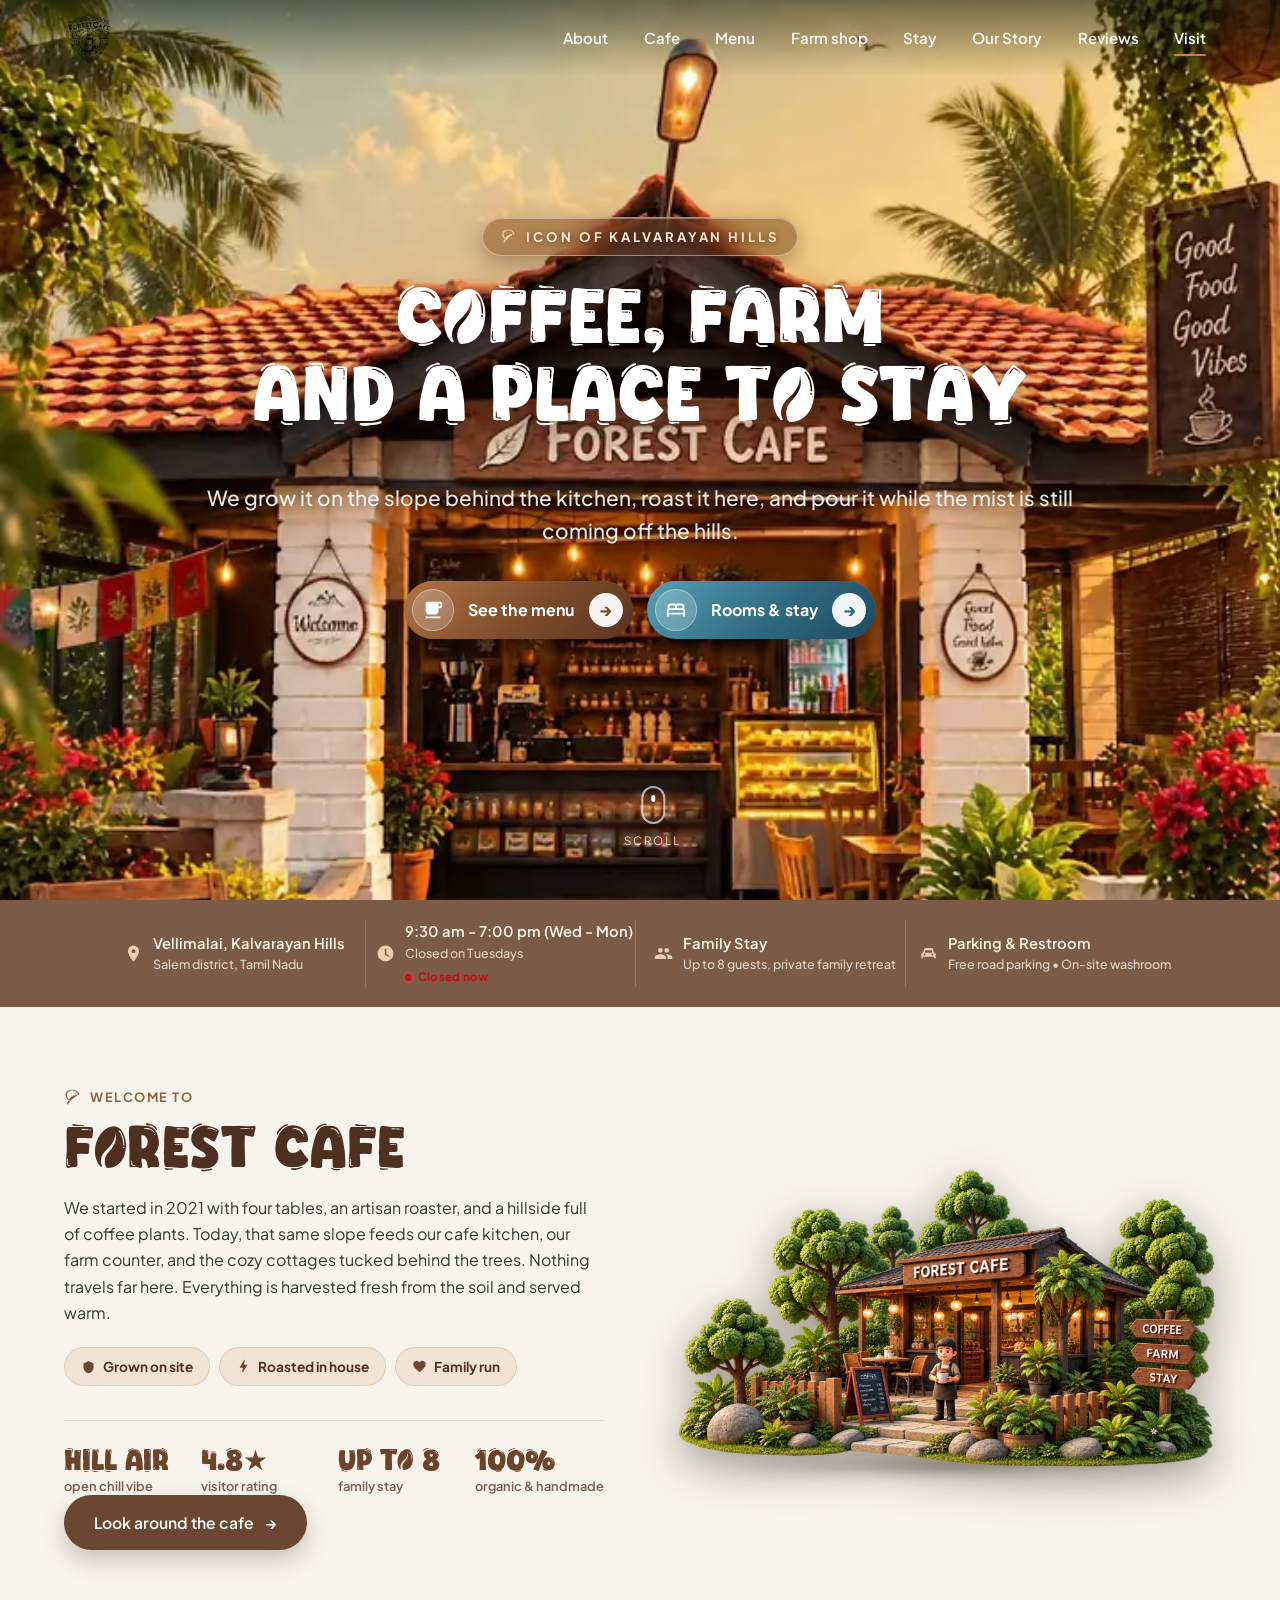
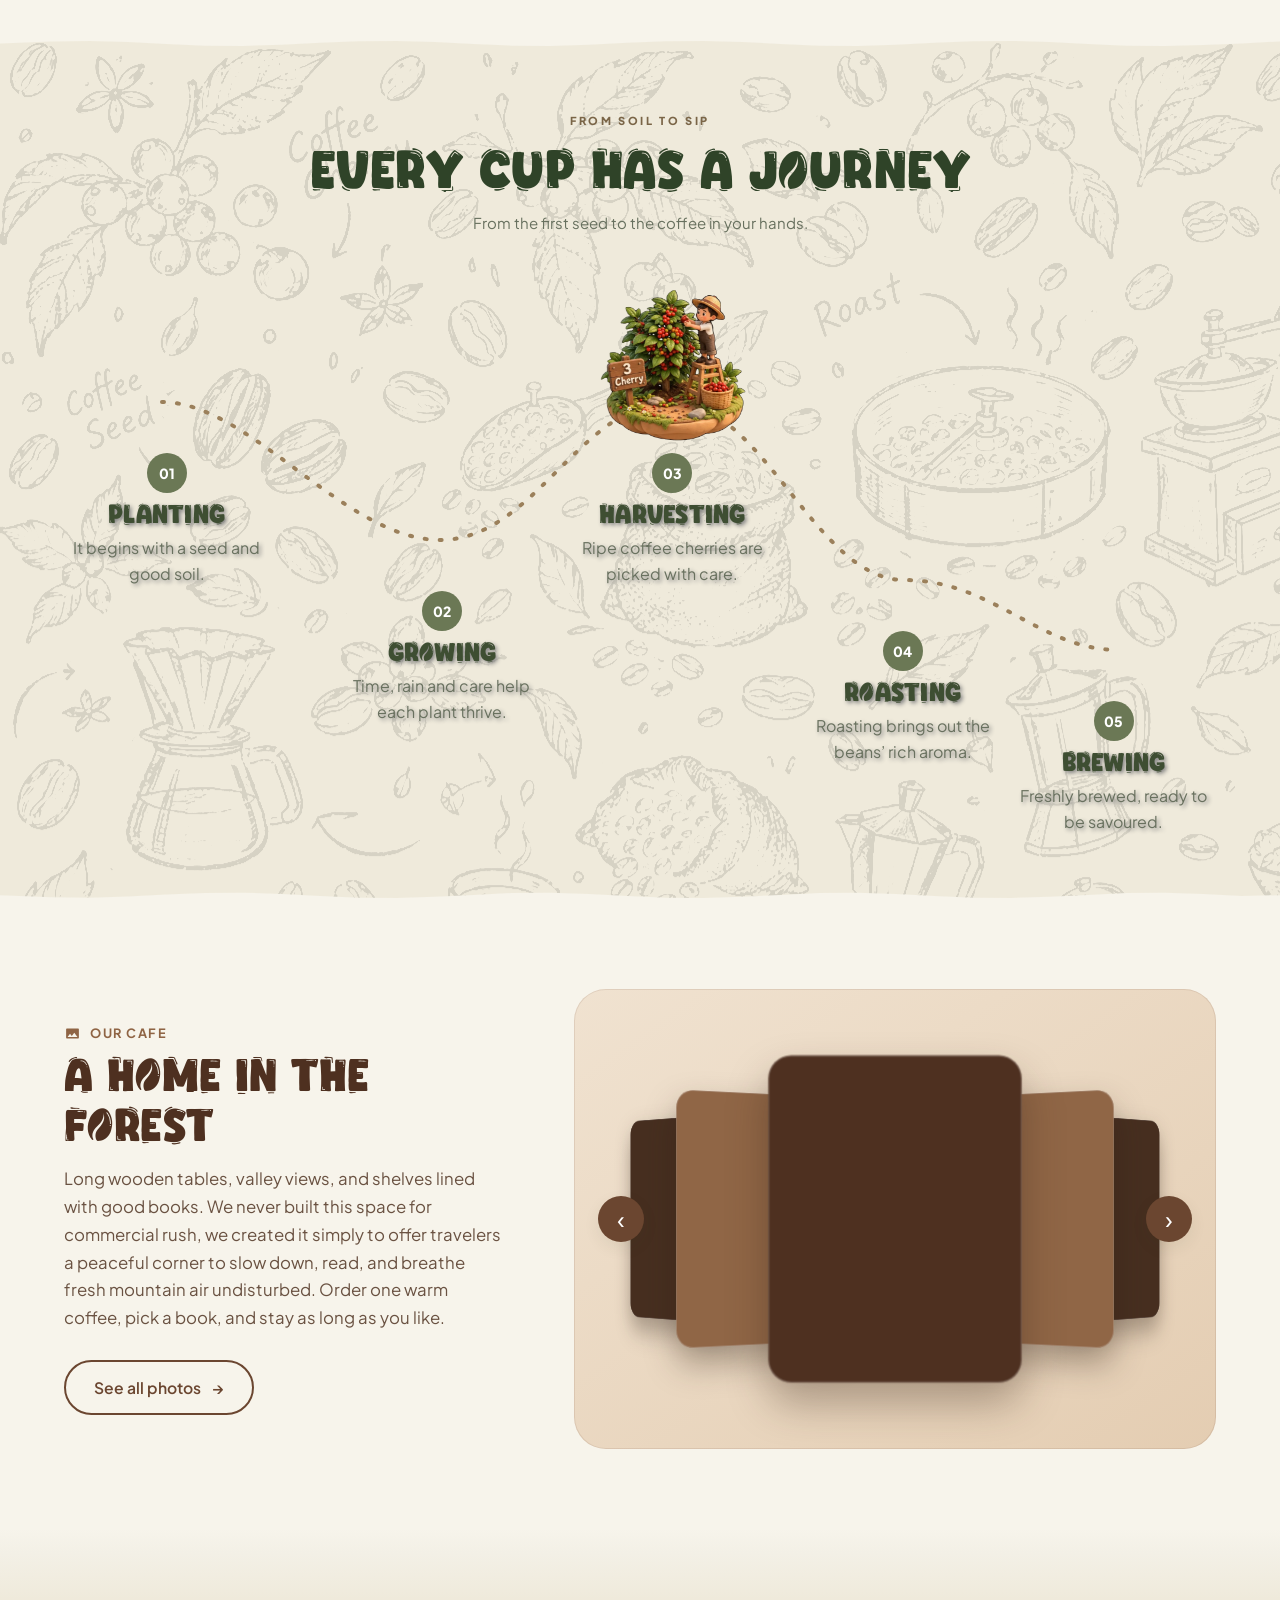
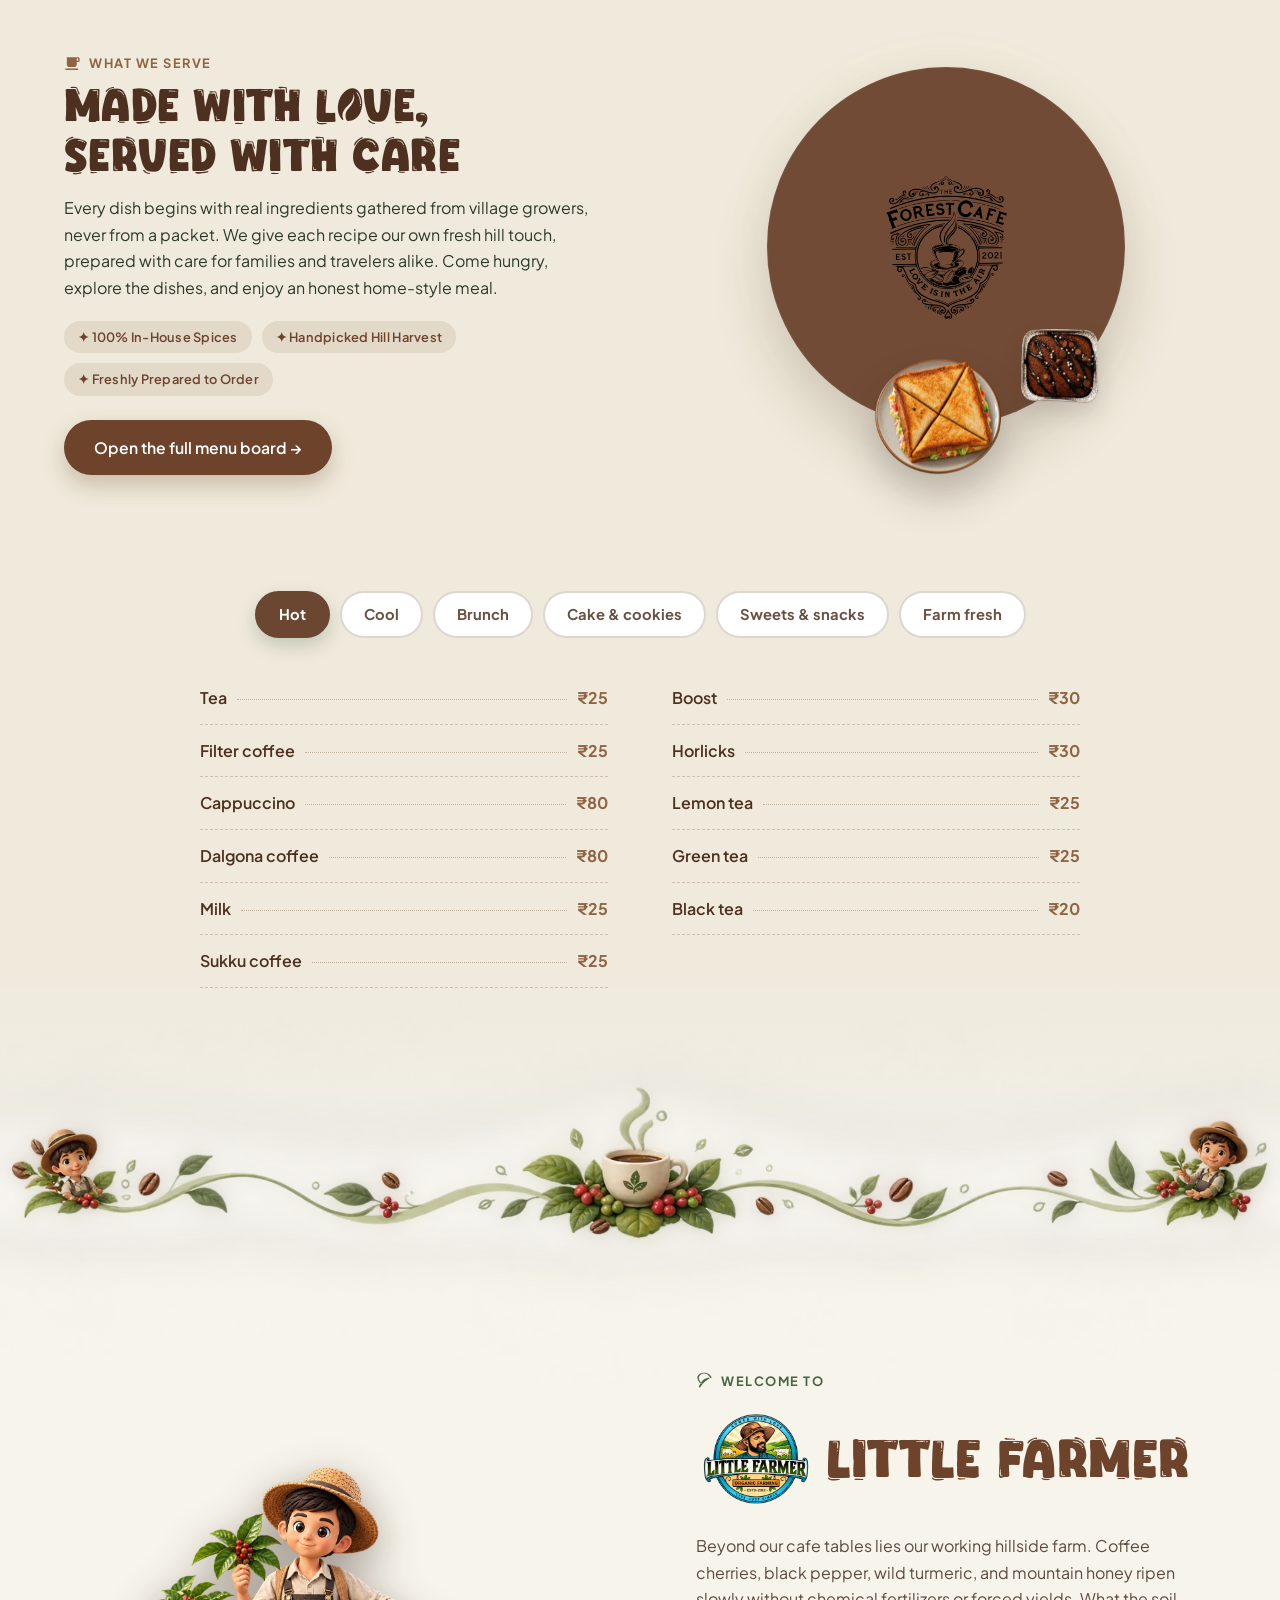
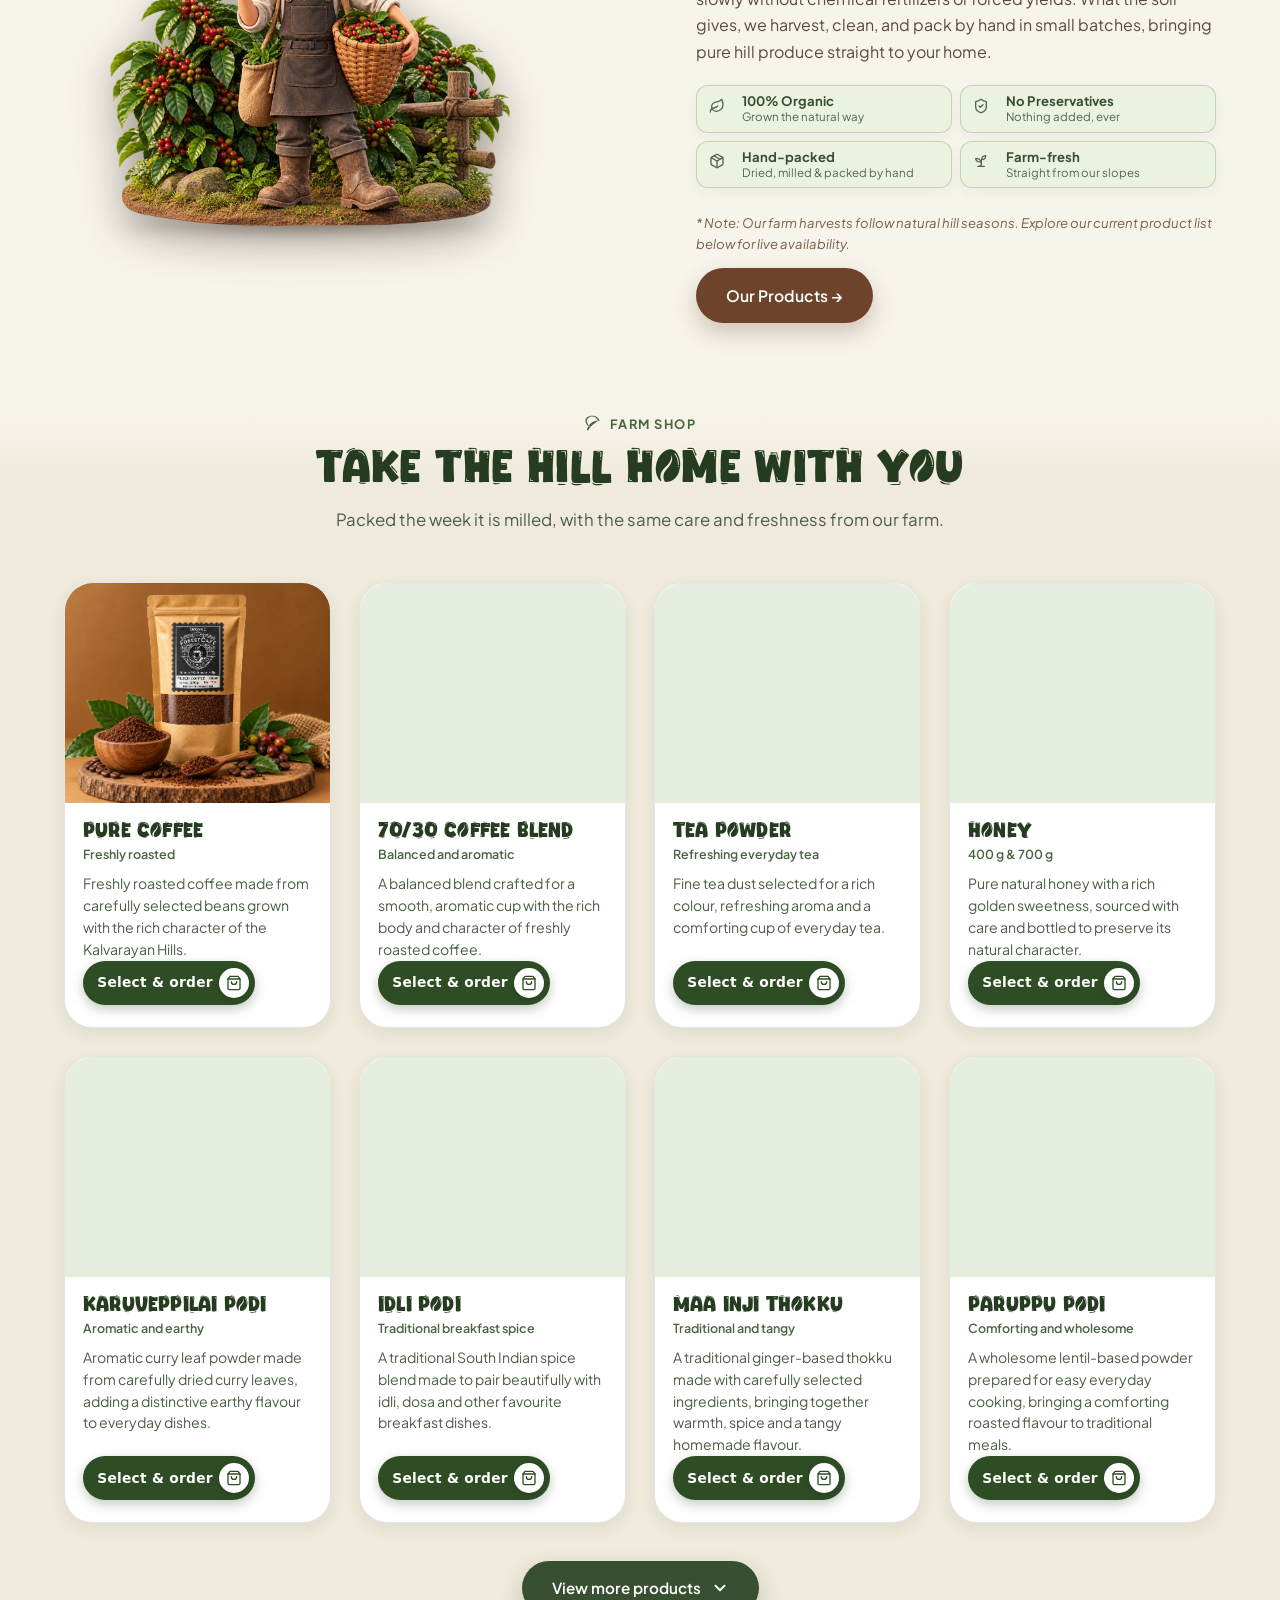
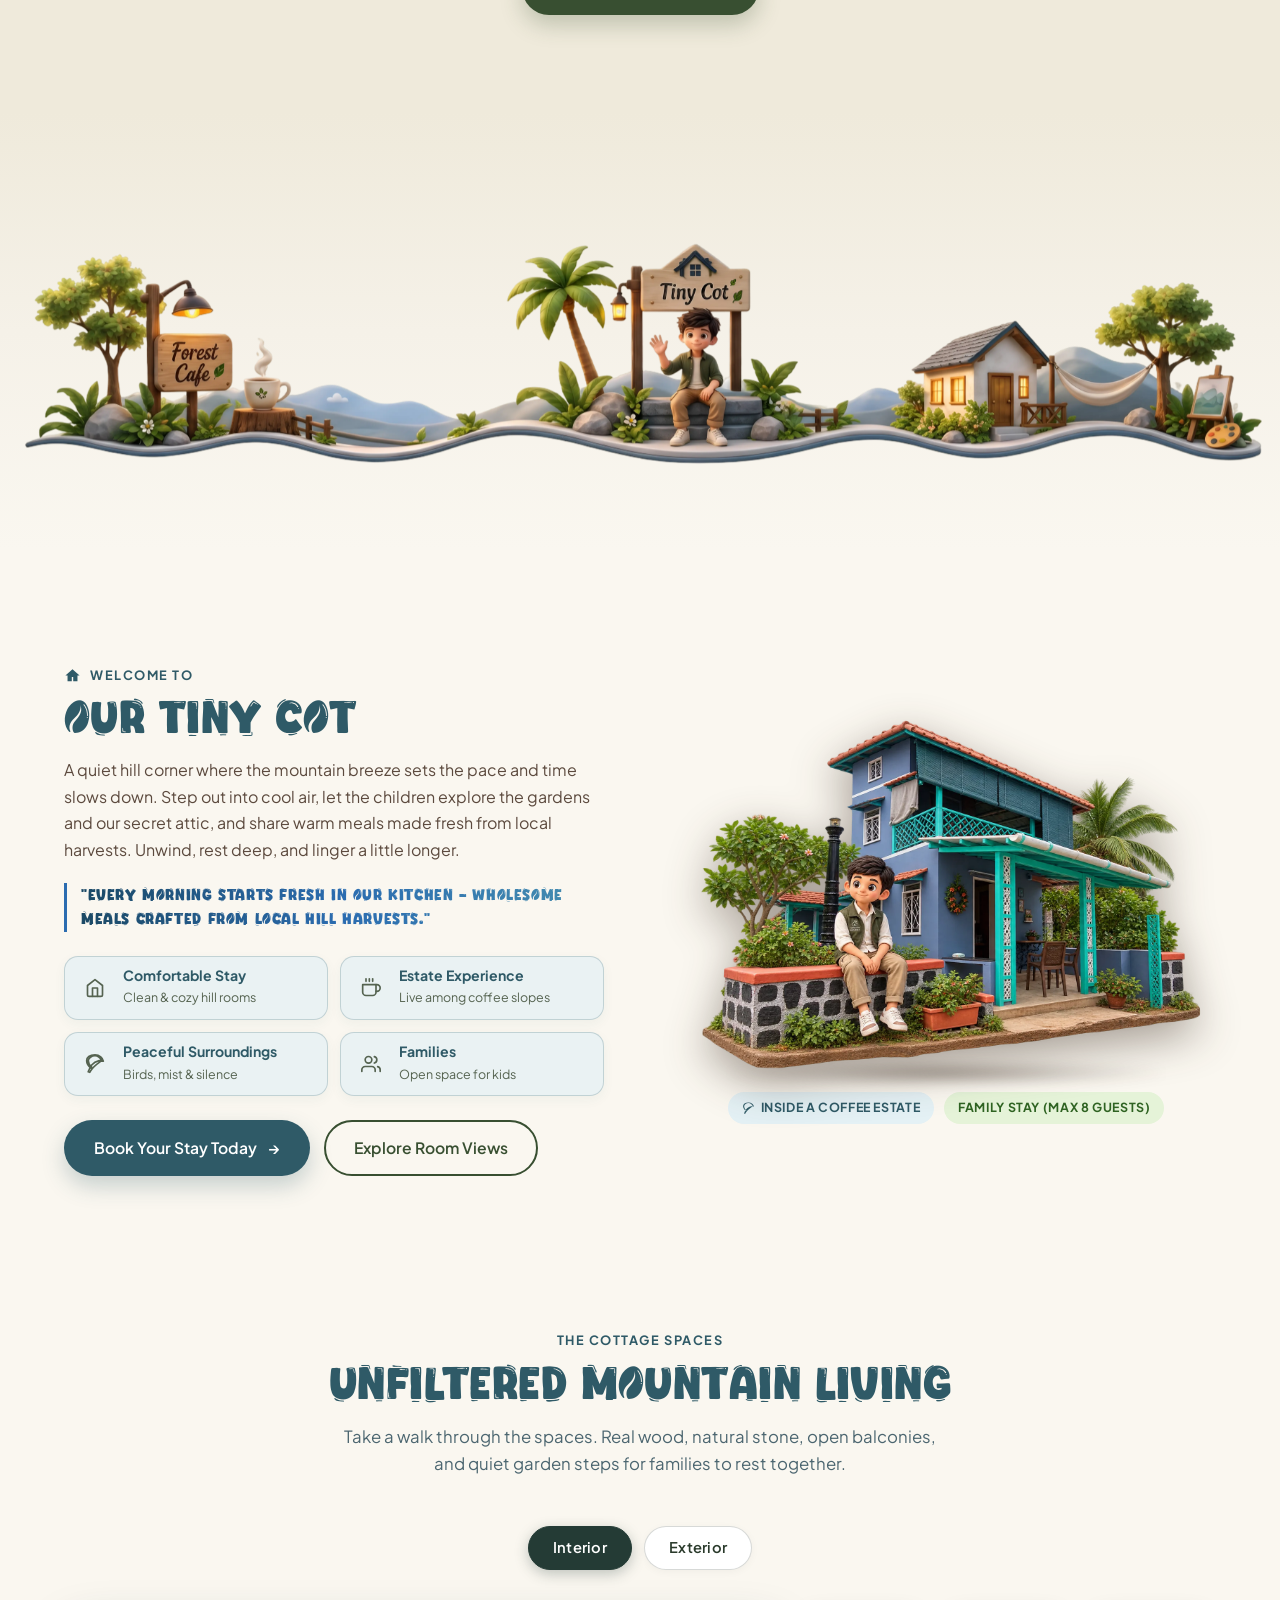
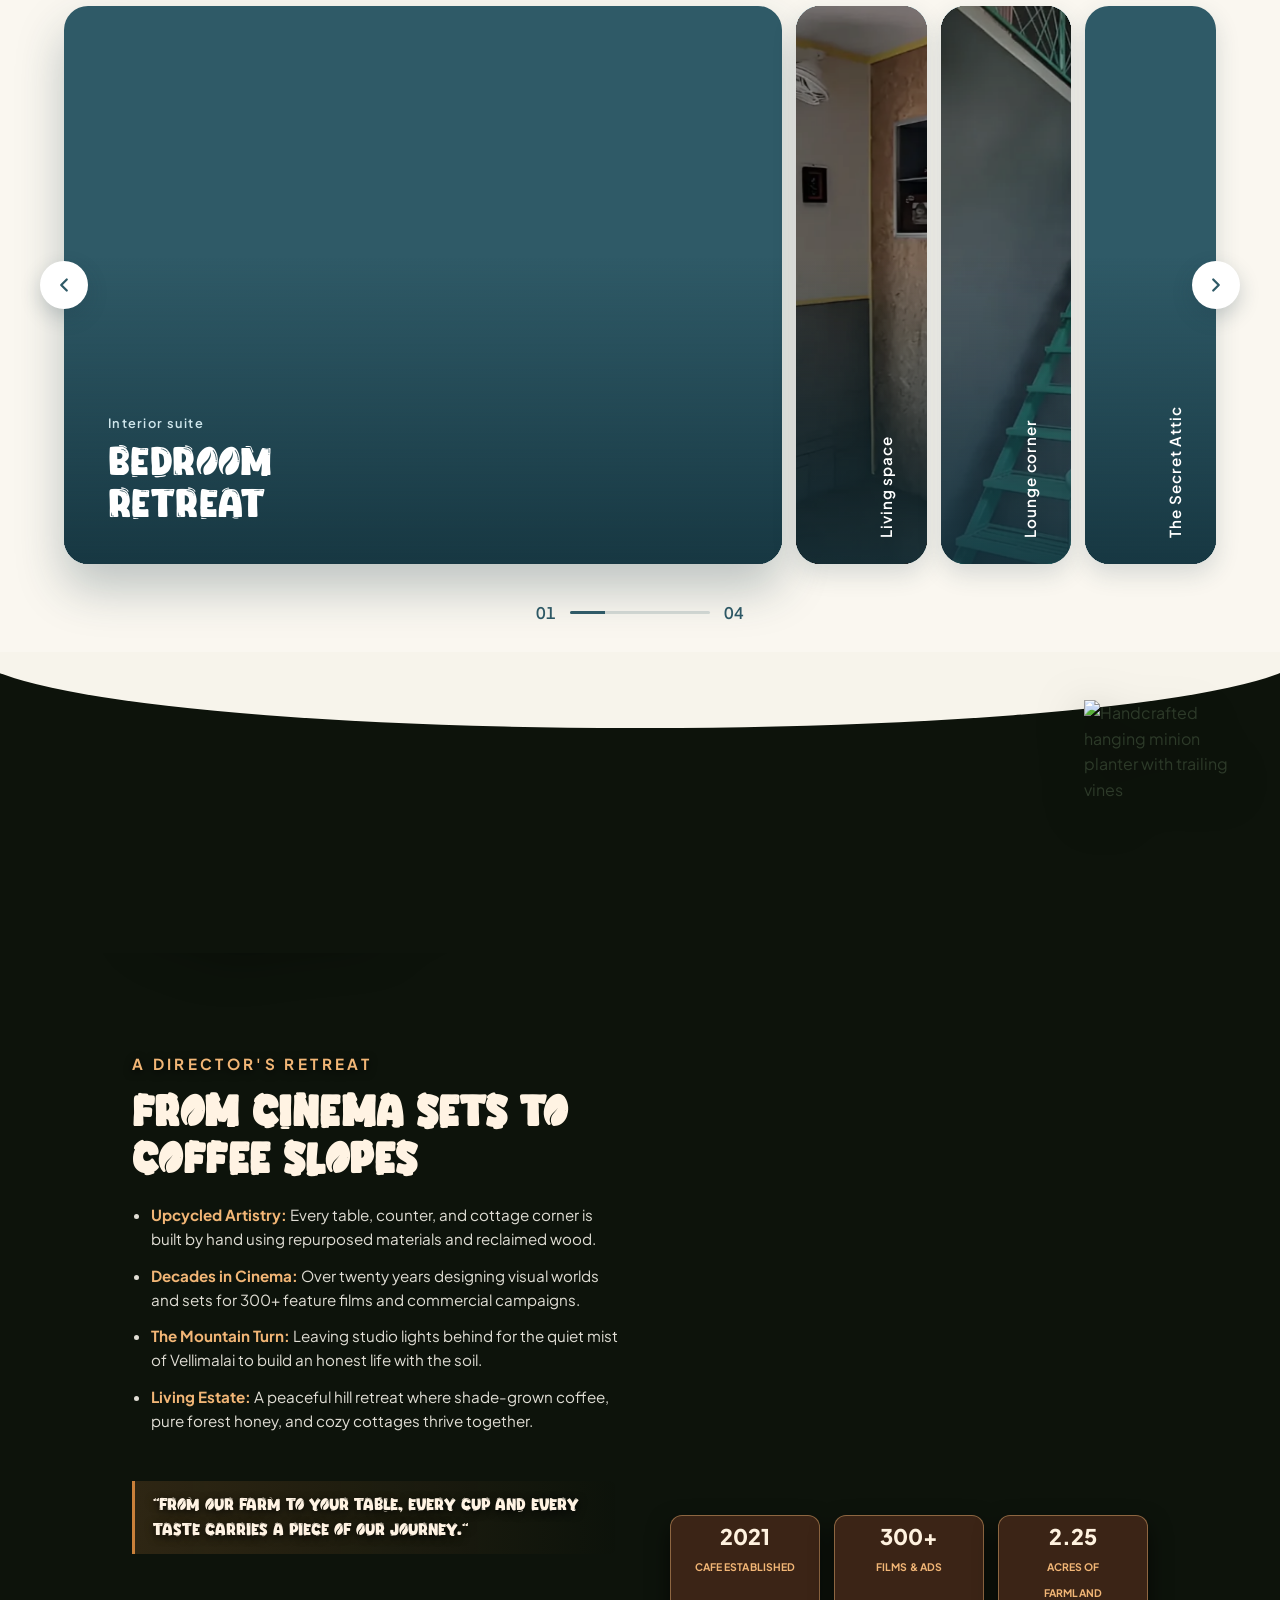
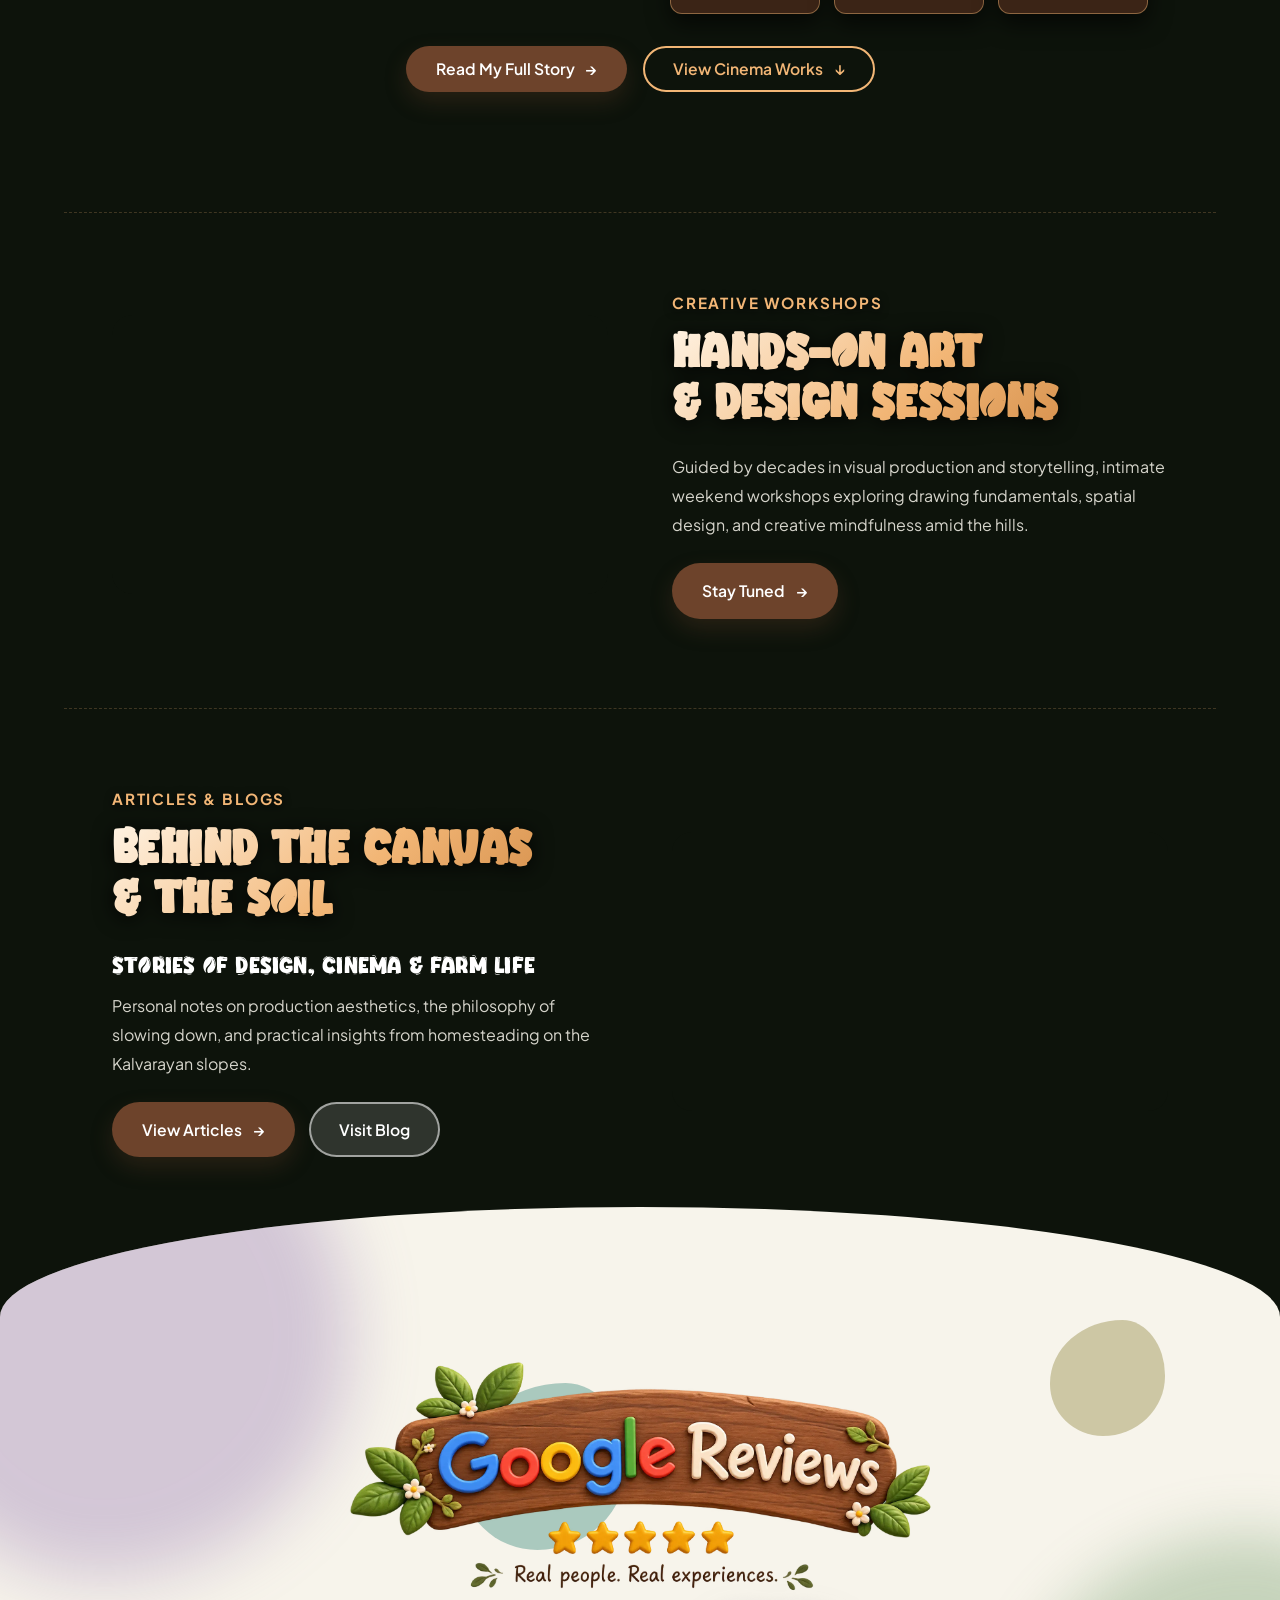
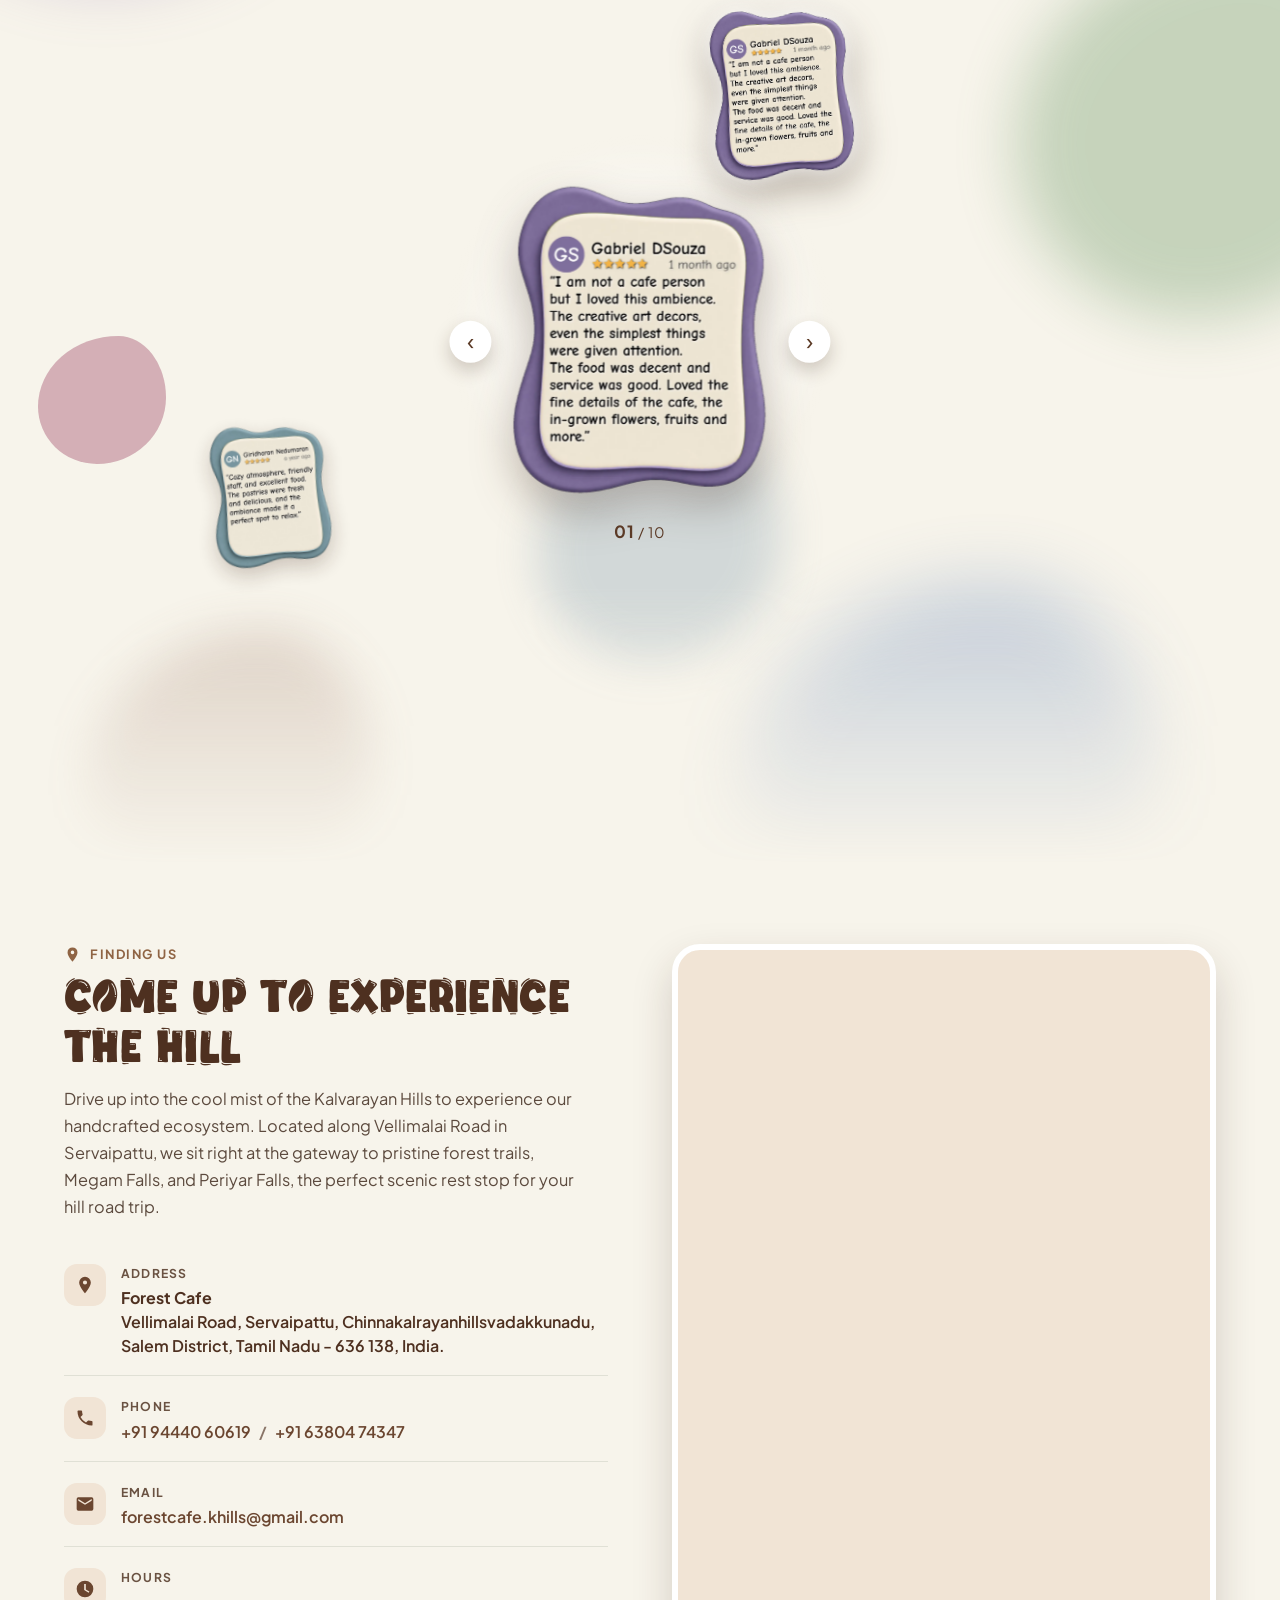
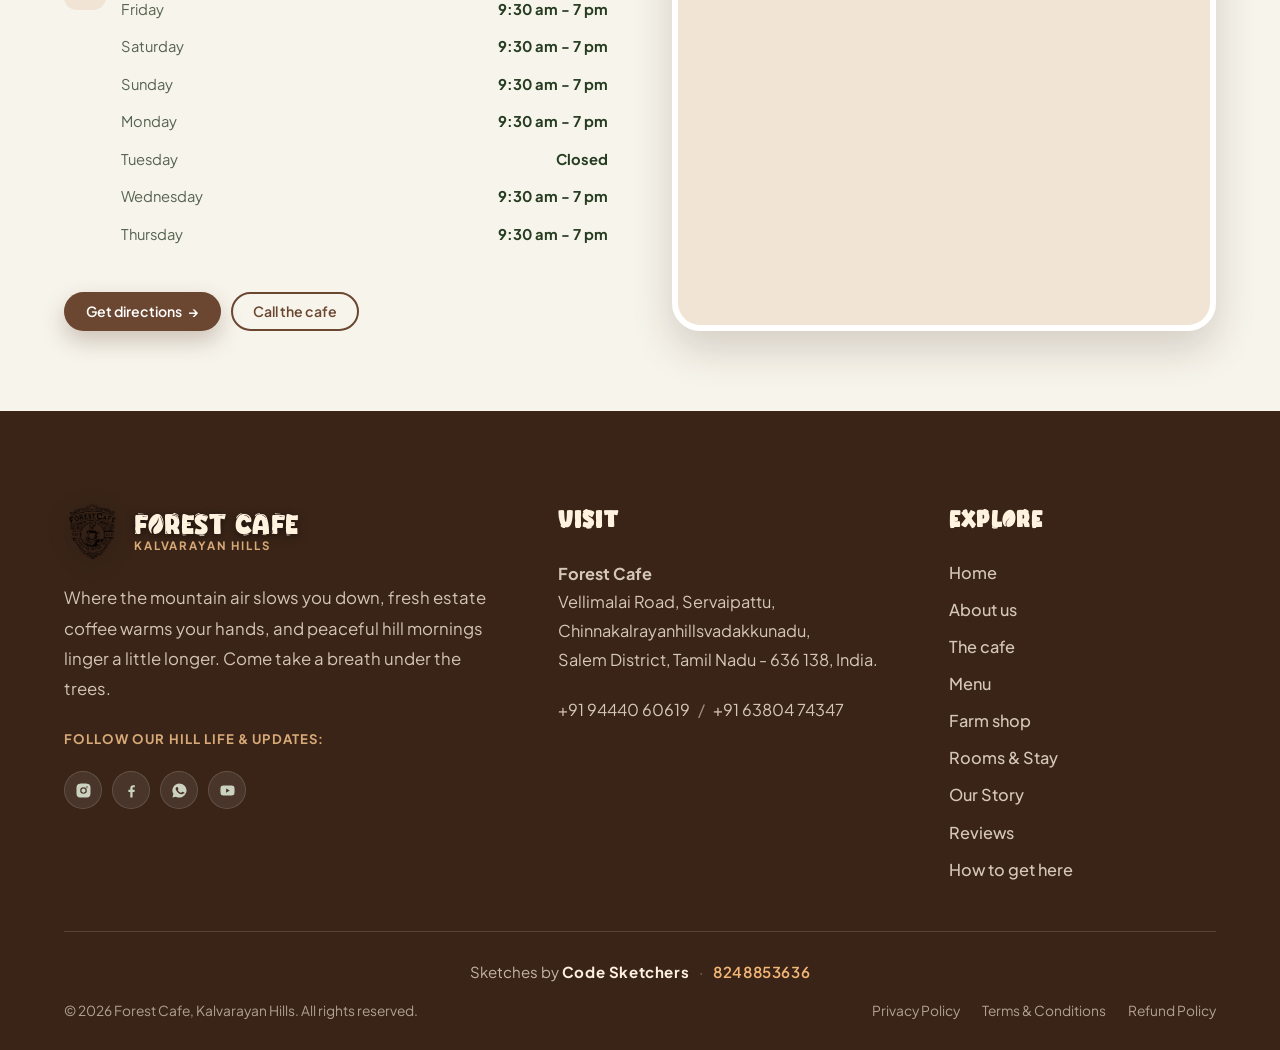
==== commit 8d8cbaeb: "4 members to 8 change" ====
--- a/index.html
+++ b/index.html
@@ -213,7 +213,7 @@
                     <svg viewbox="0 0 24 24">
                         <path d="M8 11a3 3 0 1 0 0-6 3 3 0 0 0 0 6zm8 0a3 3 0 1 0 0-6 3 3 0 0 0 0 6zM8 13c-2.4 0-7 1.2-7 3.5V19h14v-2.5C15 14.2 10.4 13 8 13zm8 0c-.3 0-.6 0-.9.1 1.2.8 1.9 1.9 1.9 3.4V19h6v-2.5c0-2.3-4.6-3.5-7-3.5z"></path>
                     </svg>
-                    <div><b class="i-full">Family &amp; Group Stay</b><b class="i-short">Family Stay</b><span>Up to 4 guests, private family retreat</span></div>
+                    <div><b class="i-full">Family Stay</b><b class="i-short">Family Stay</b><span>Up to 8 guests, private family retreat</span></div>
                 </div>
                 <div class="info-item">
                     <svg viewbox="0 0 24 24">
@@ -269,8 +269,8 @@
                             <span>visitor rating</span>
                         </div>
                         <div class="stat-item">
-                            <b>Upto 4</b>
-                            <span>family &amp; group stay</span>
+                            <b>Up to 8</b>
+                            <span>family stay</span>
                         </div>
                         <div class="stat-item">
                             <b>100%</b>
@@ -925,7 +925,7 @@
                                         <path d="M16 3.13a4 4 0 0 1 0 7.75"></path>
                                     </svg>
                                 </span>
-                                <div><strong>Families & Groups</strong><span>Open space for kids</span></div>
+                                <div><strong>Families</strong><span>Open space for kids</span></div>
                             </div>
                         </div>
 
@@ -958,7 +958,7 @@
                                 </svg>
                                 Inside a Coffee Estate
                             </span>
-                            <span class="cot-pill-badge cot-pill-badge--accent">Family Retreat (4 Guests)</span>
+                            <span class="cot-pill-badge cot-pill-badge--accent">Family Stay (Max 8 Guests)</span>
                         </div>
                     </div>
                 </div>
@@ -1356,7 +1356,7 @@
                     </svg>
                     Finding us
                 </span>
-                <h2 class="headline">Come up the hill</h2>
+                <h2 class="headline">Come up to experience the hill</h2>
                 <p class="visit-desc" style="line-height: 1.6; color: #5c4a3e; margin-bottom: 24px; max-width: 520px; font-size: 1.02rem;">
                     Drive up into the cool mist of the Kalvarayan Hills to experience our handcrafted ecosystem. Located along Vellimalai Road in Servaipattu, we sit right at the gateway to pristine forest trails, Megam Falls, and Periyar Falls, the perfect scenic rest stop for your hill road trip.
                 </p>
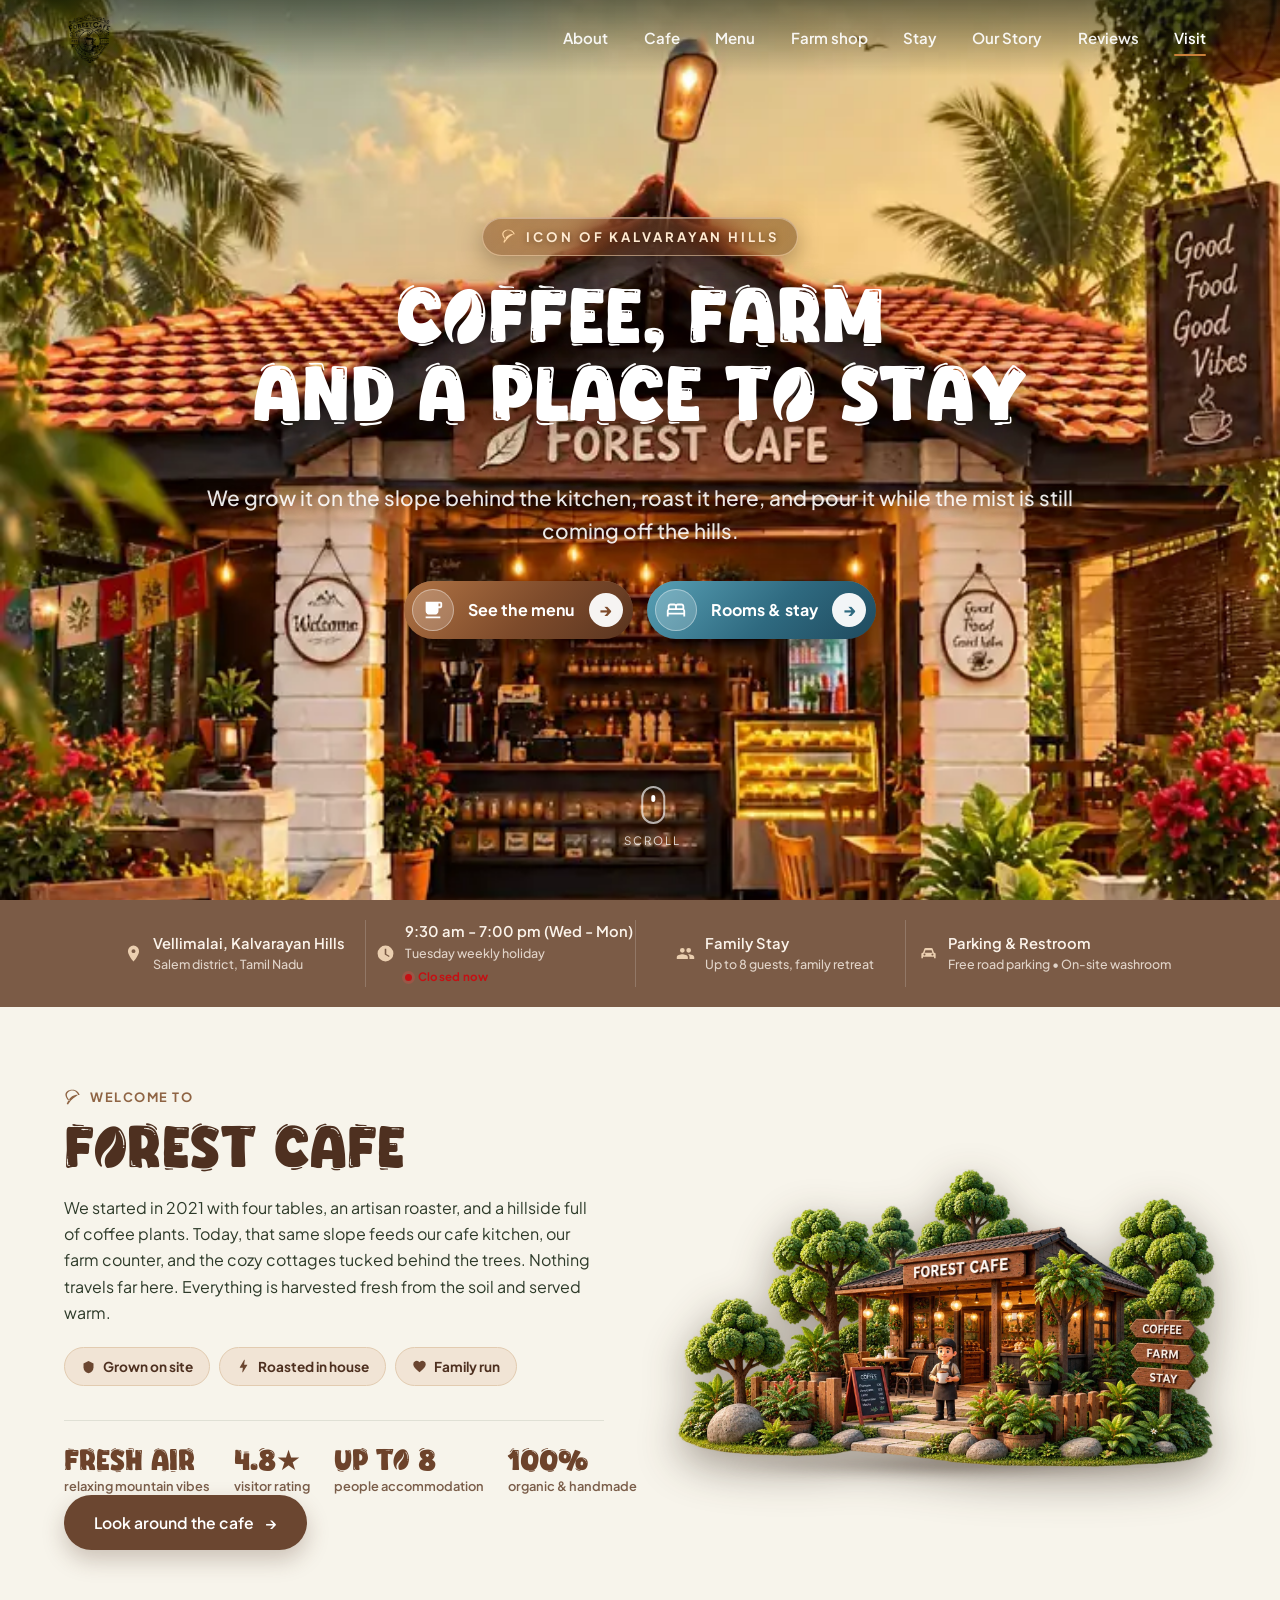
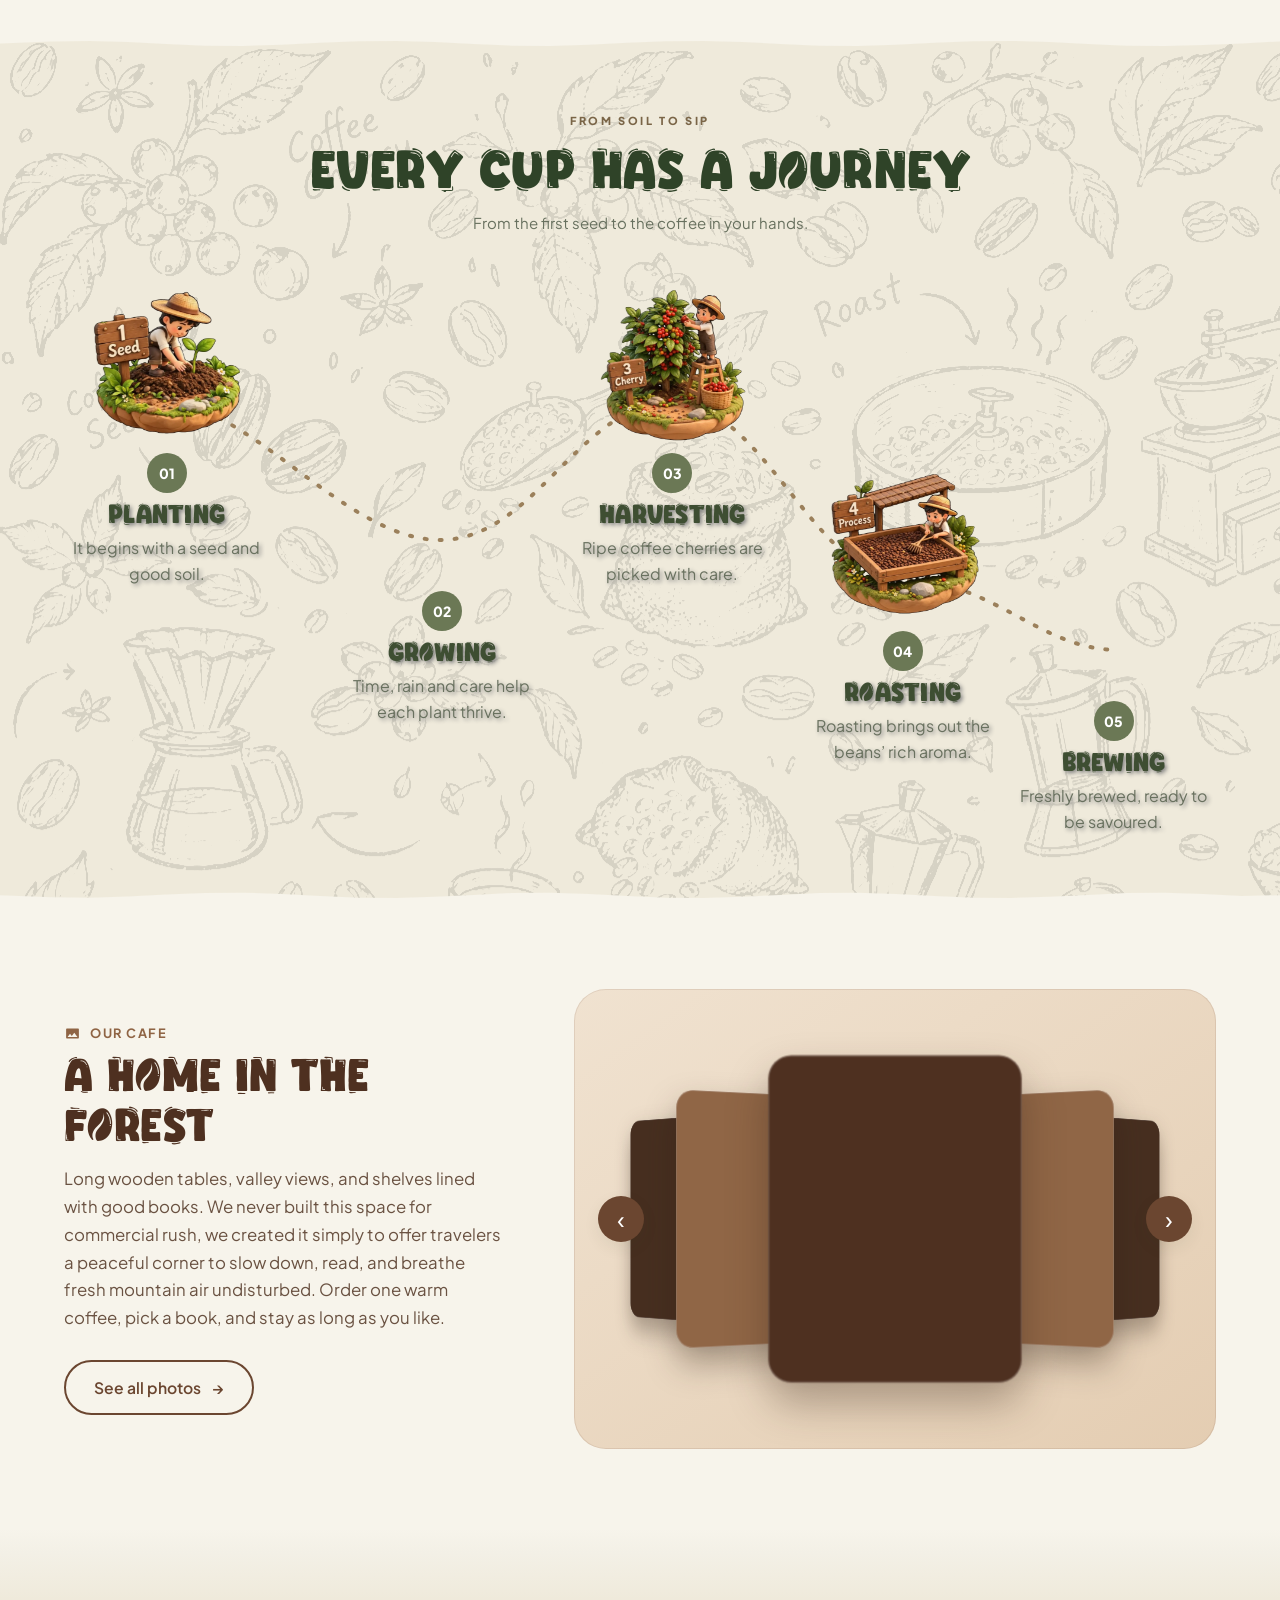
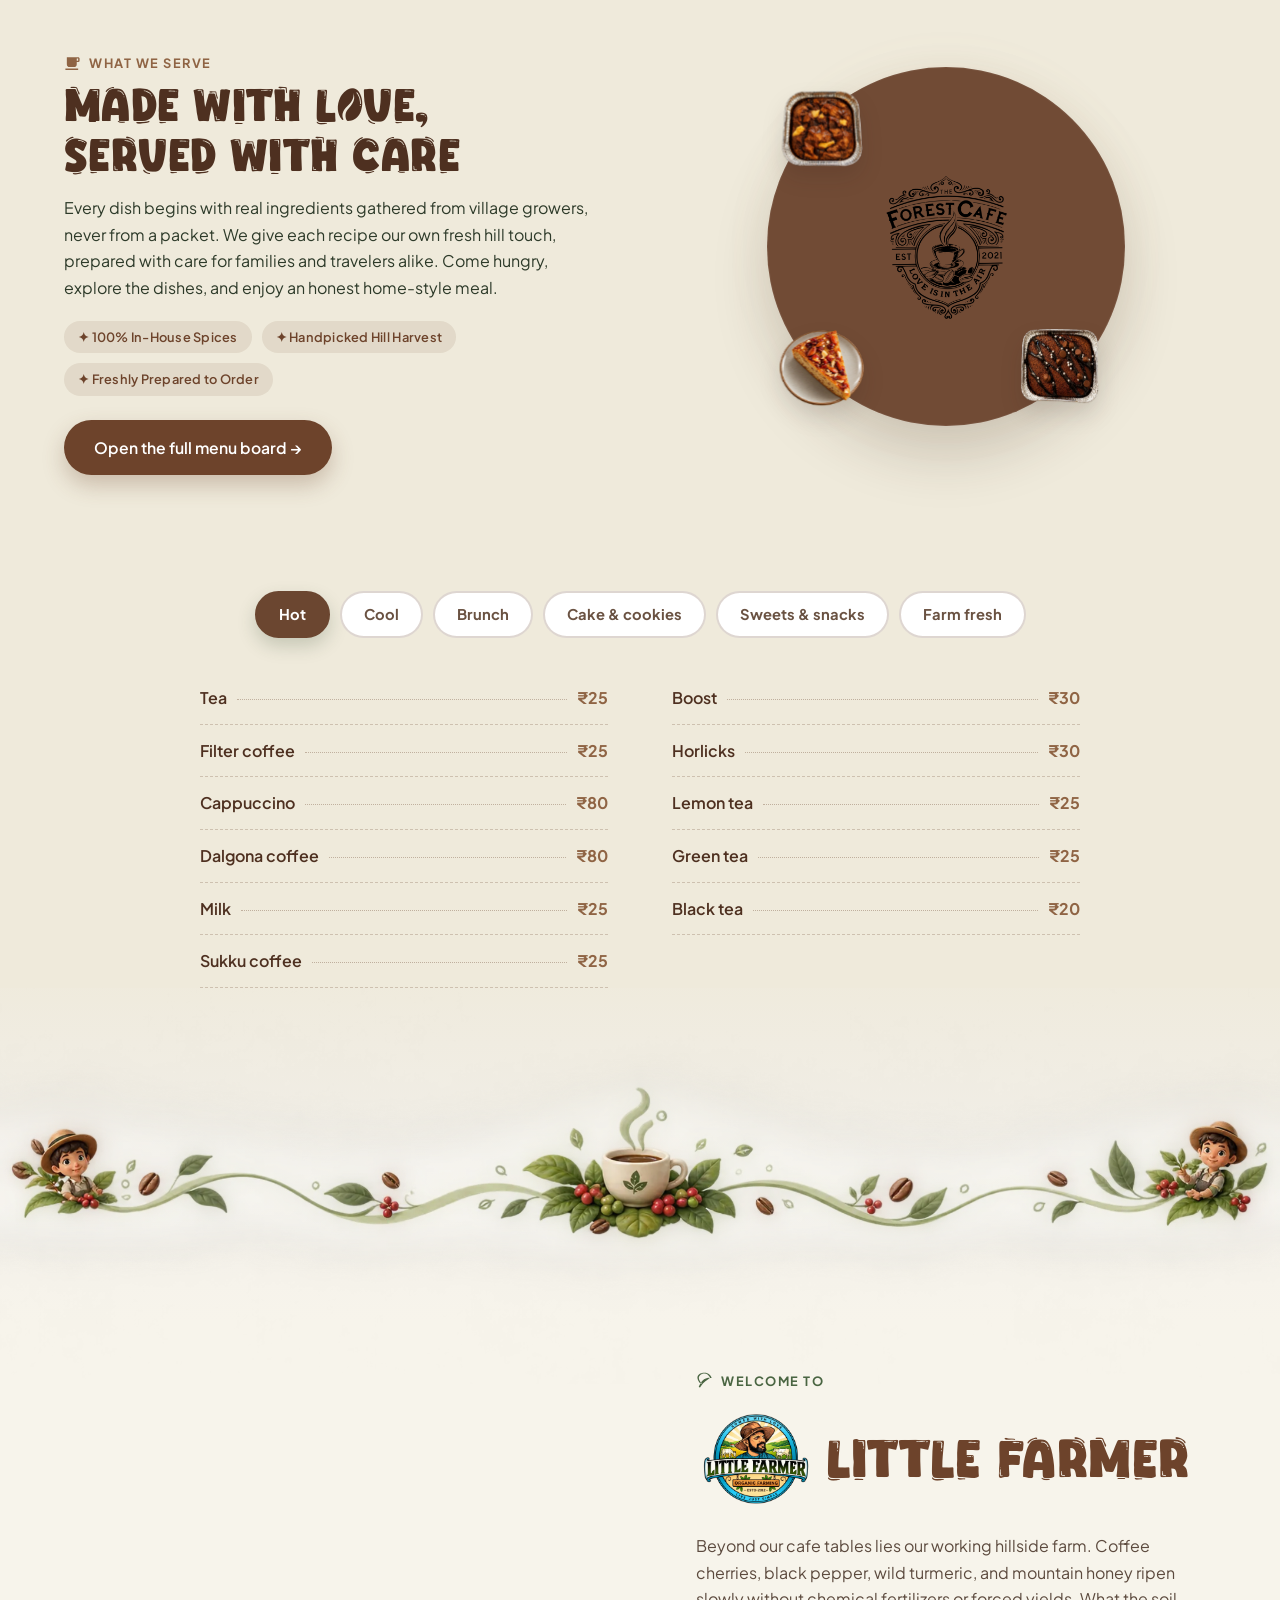
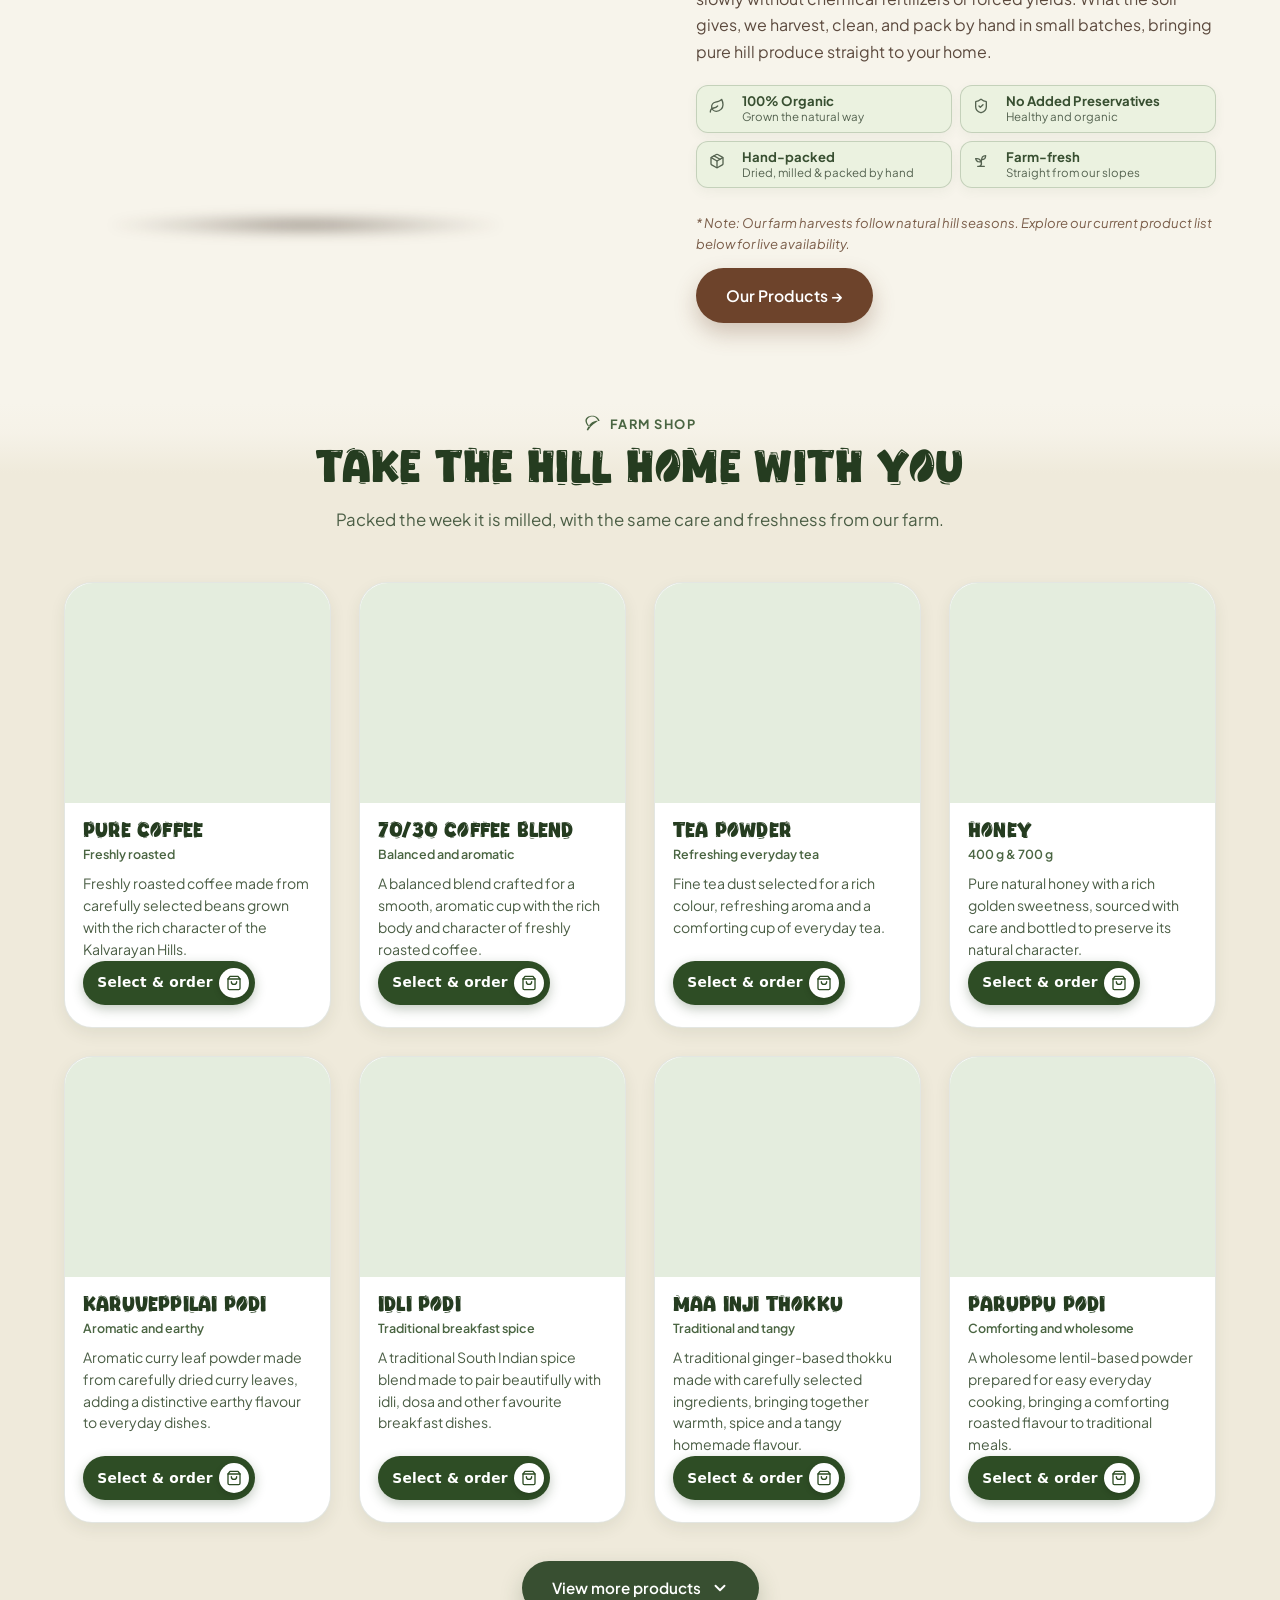
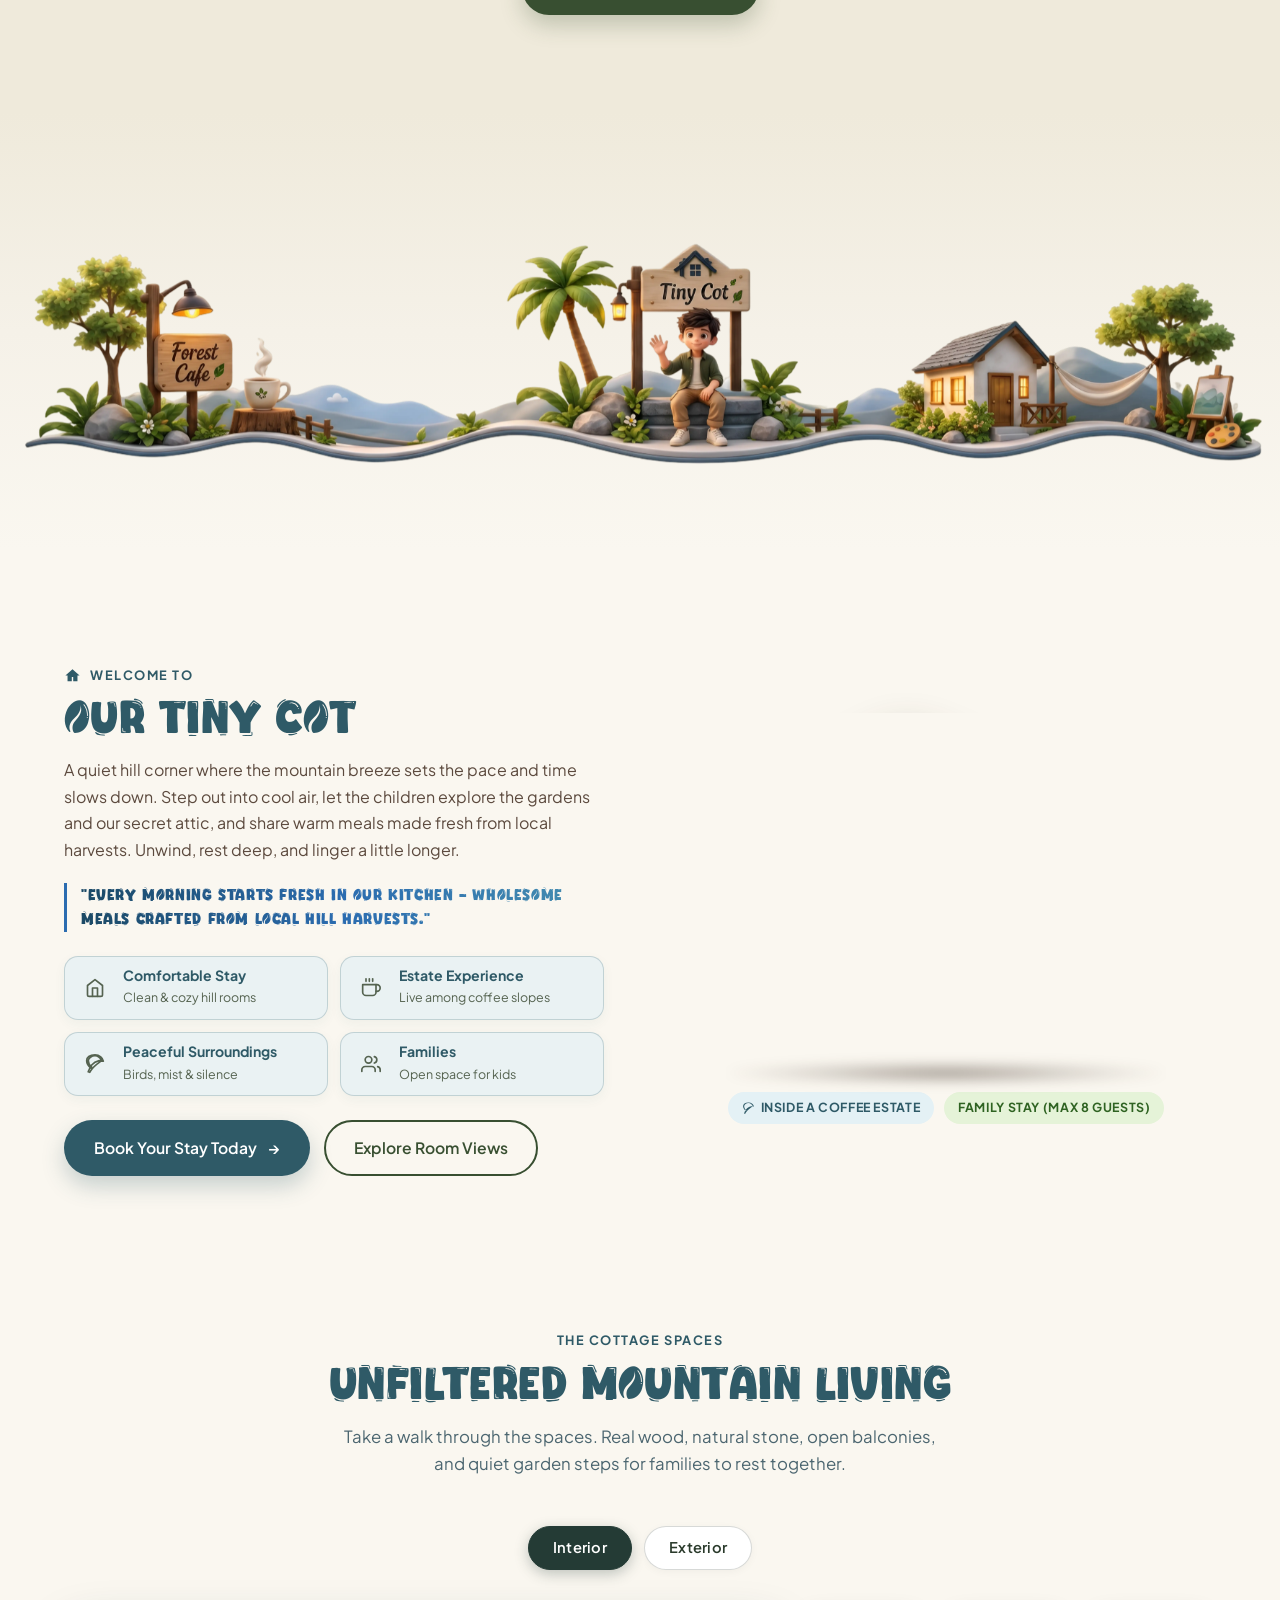
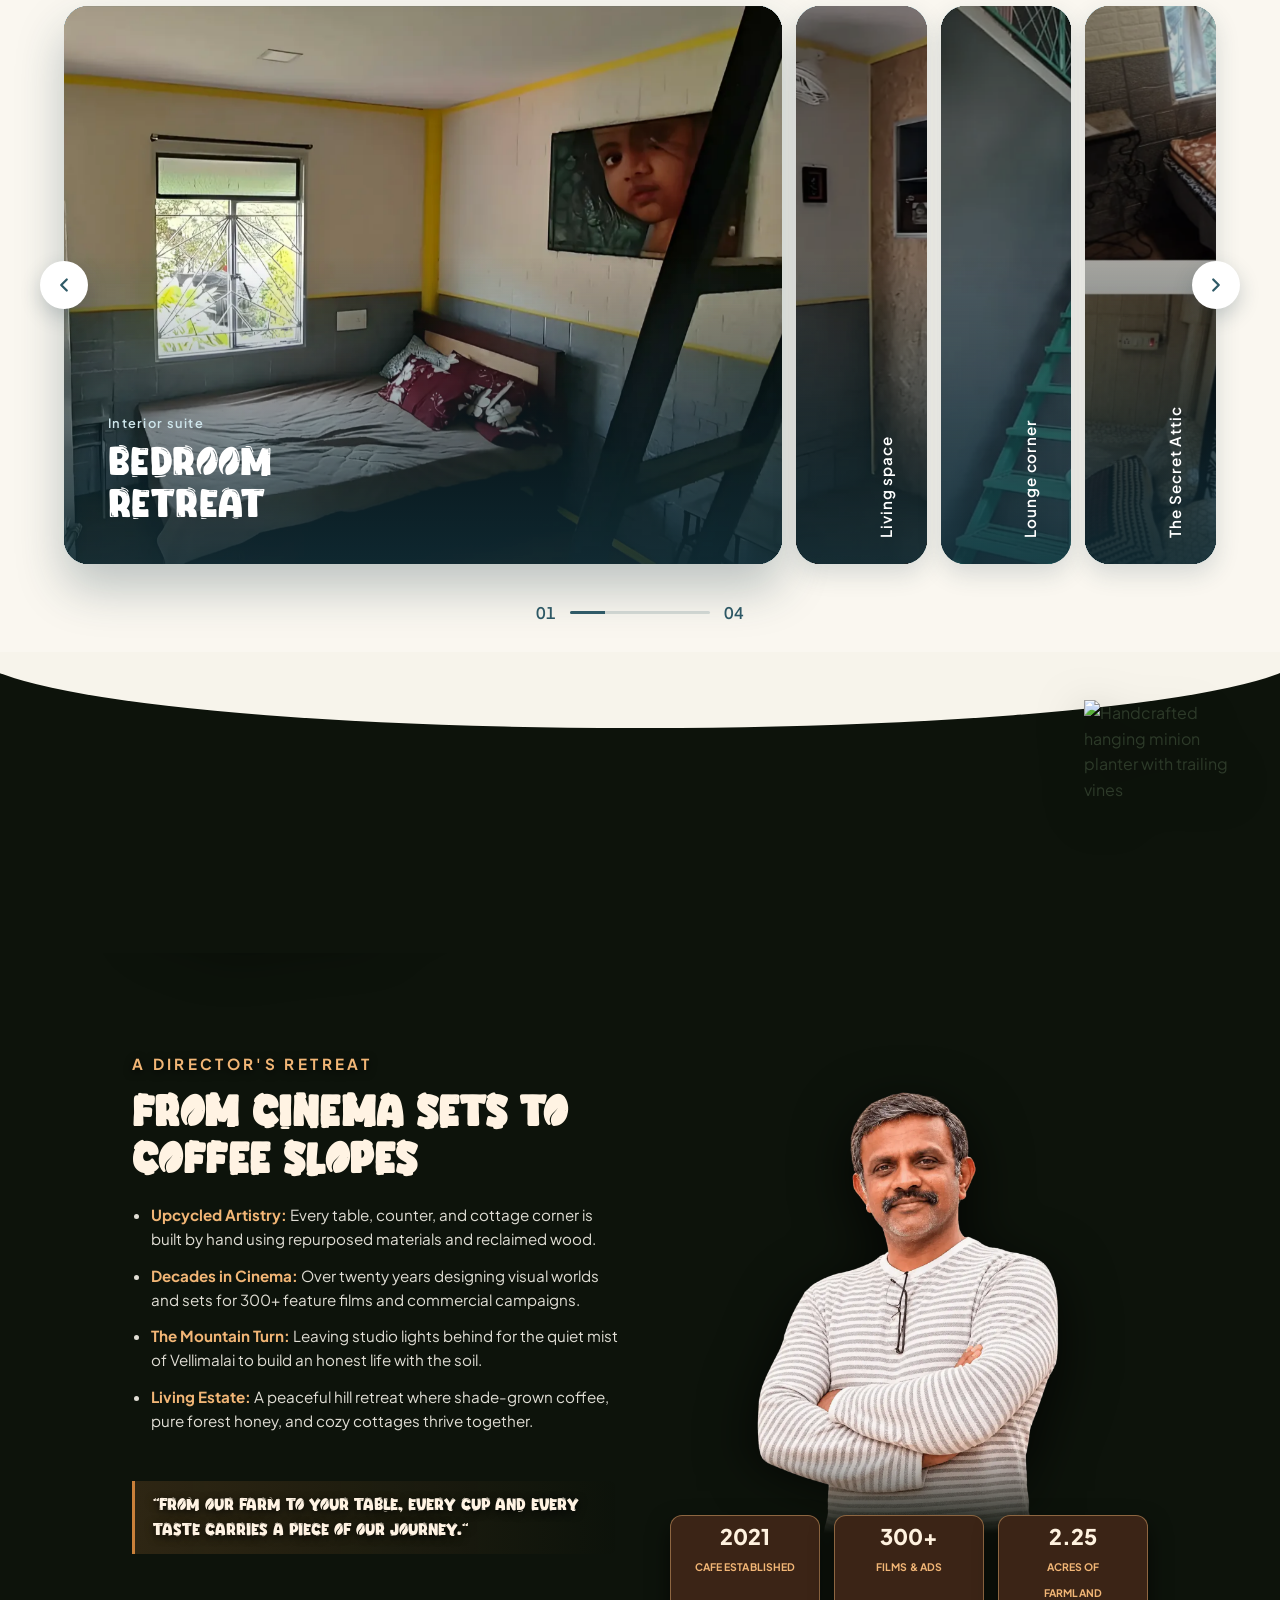
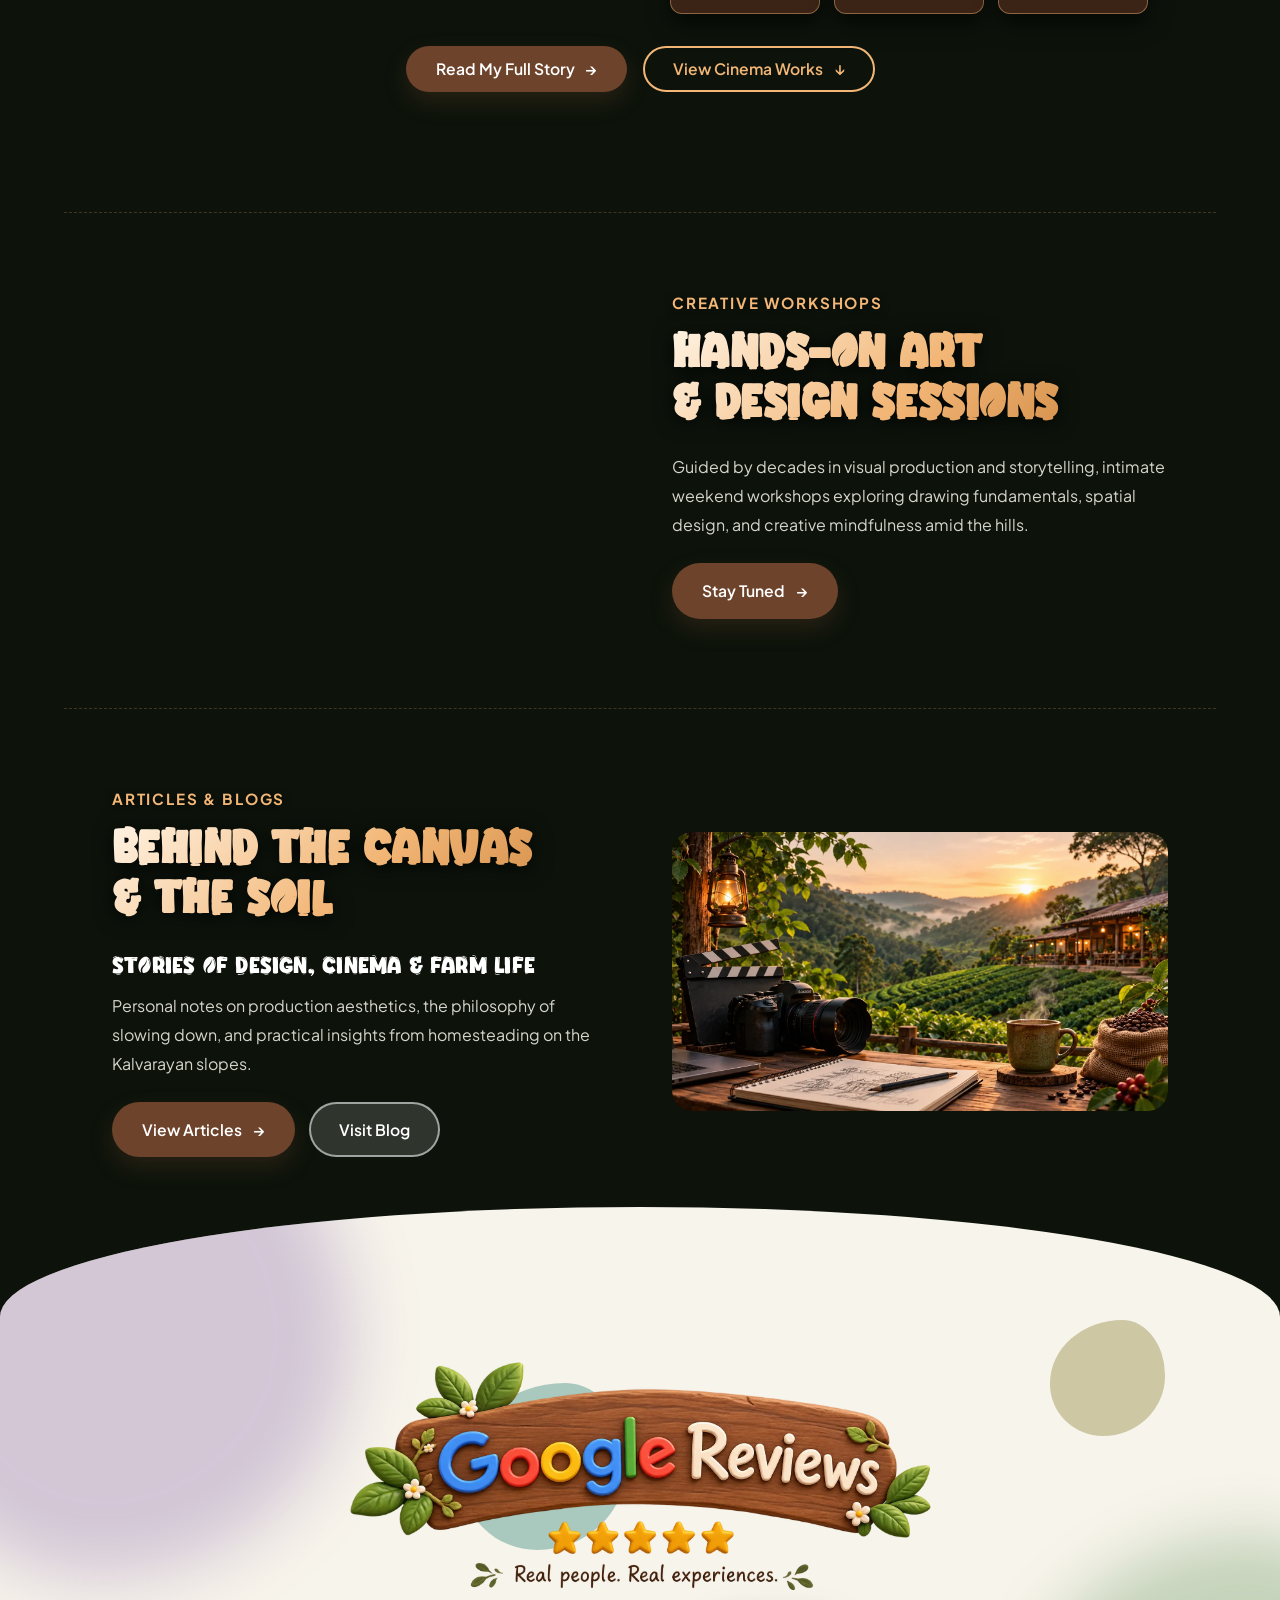
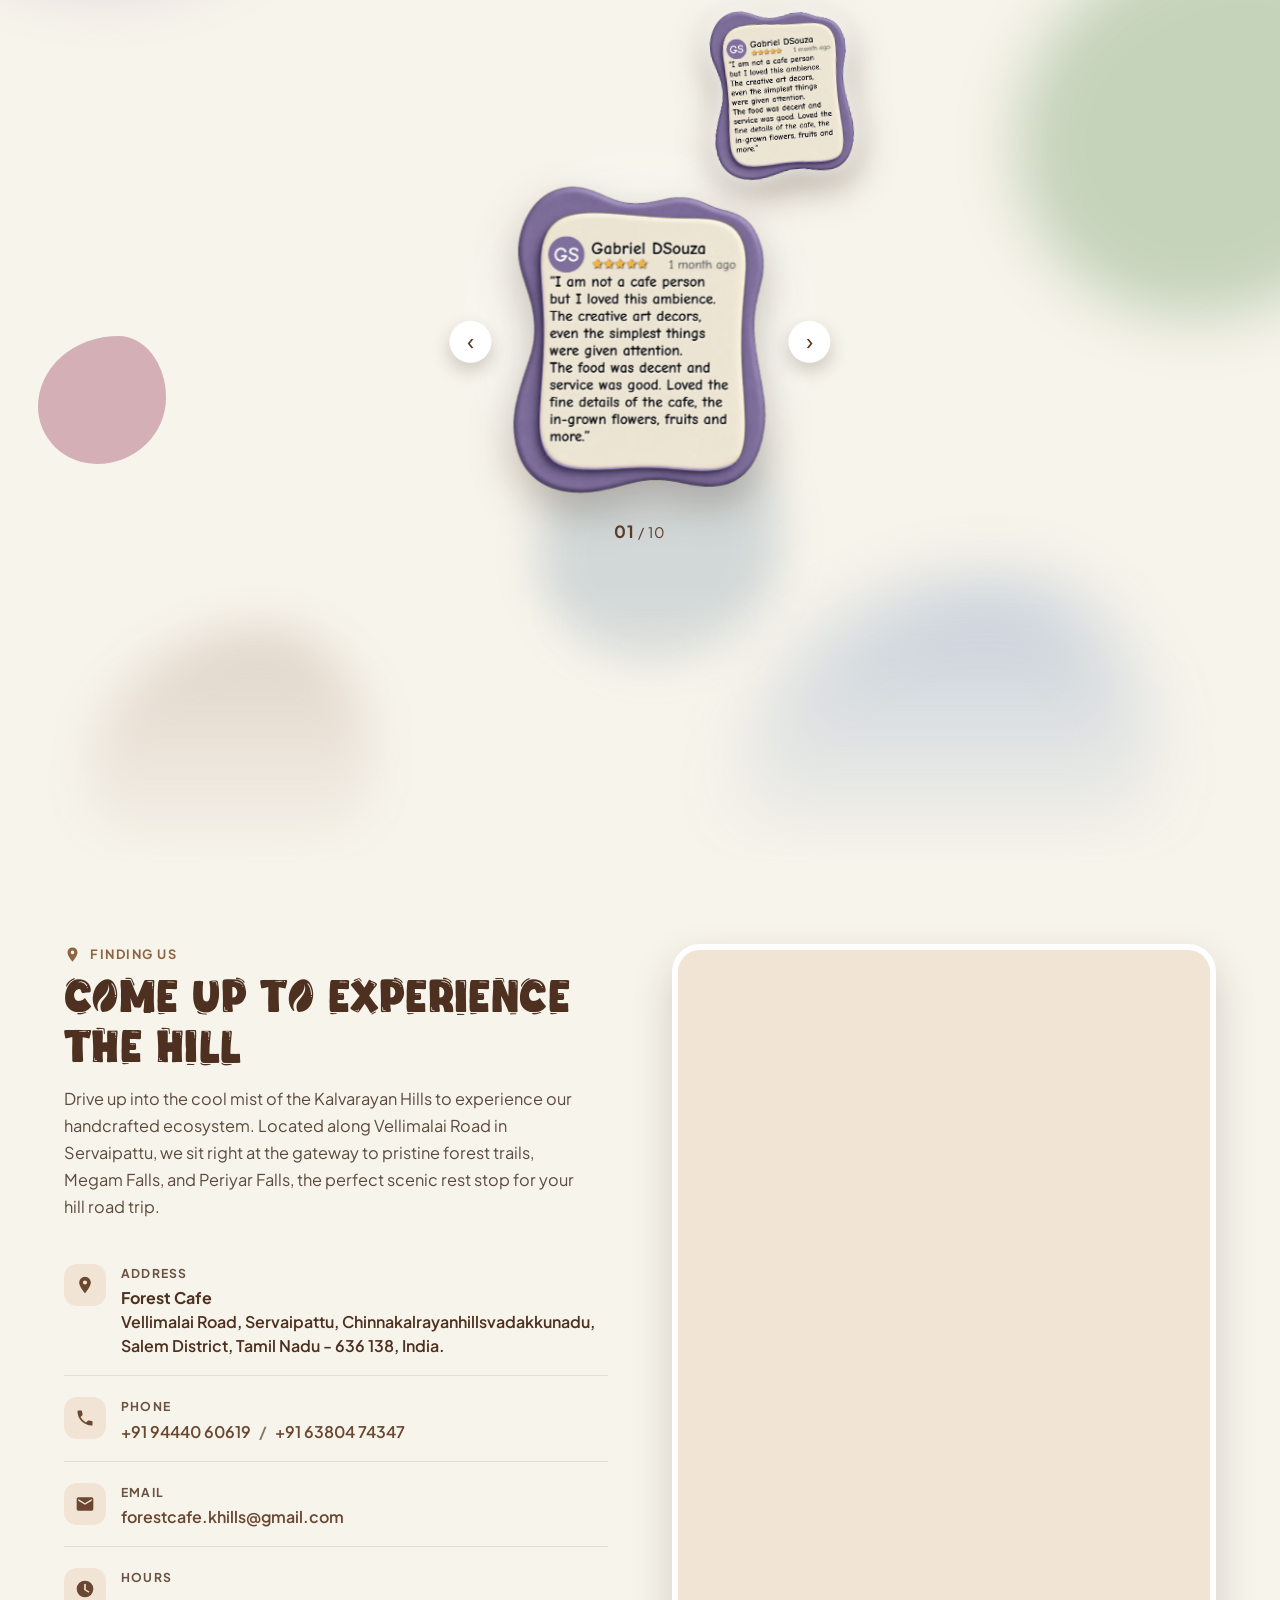
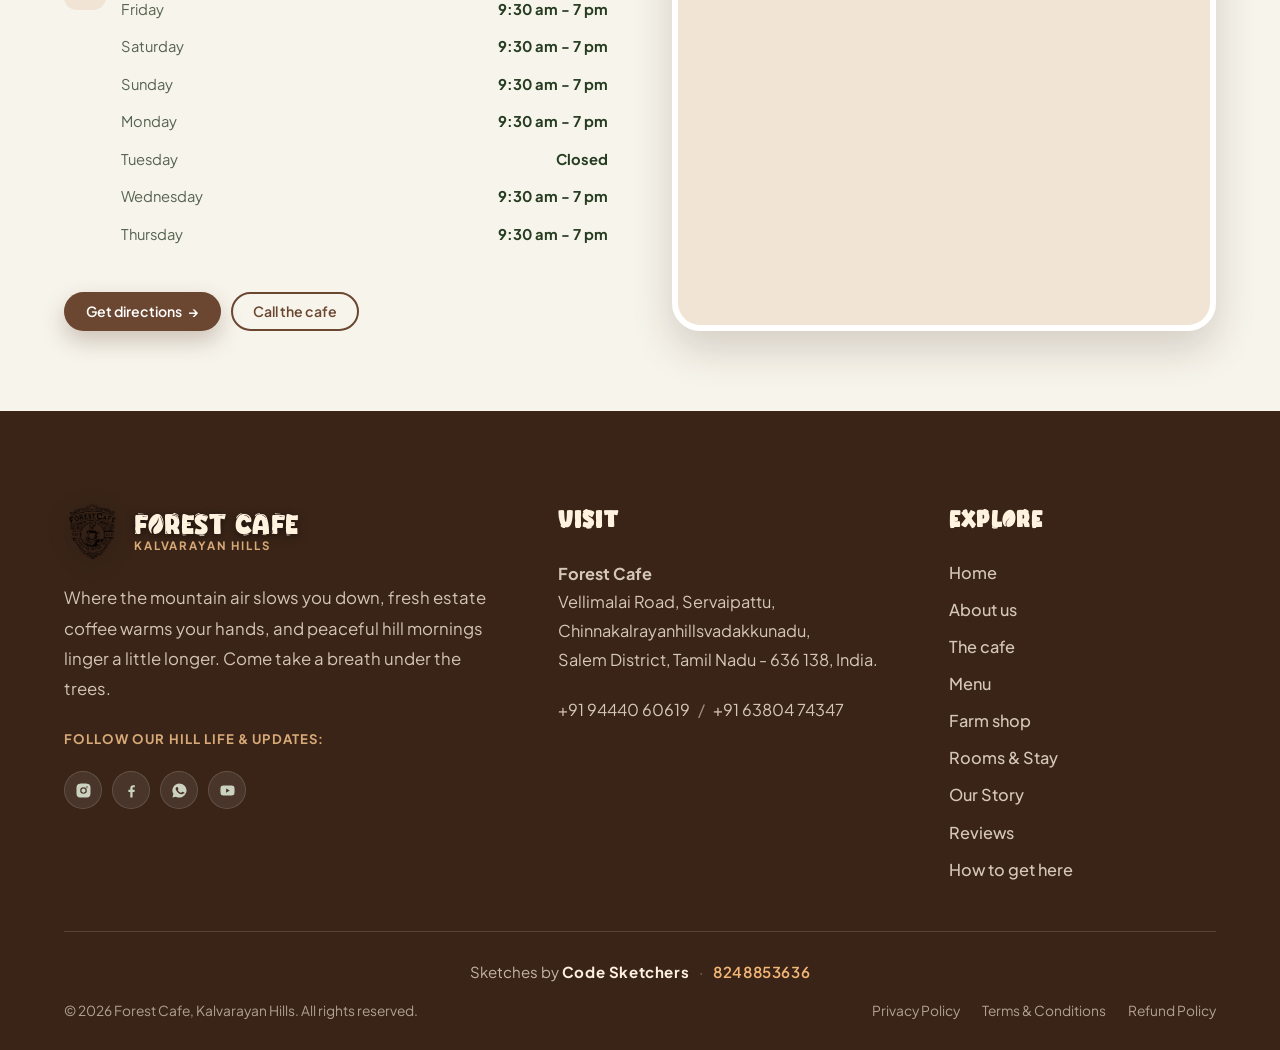
==== commit f38c799a: "refactor: update text content for operating hours, features, and stats in index.html" ====
--- a/index.html
+++ b/index.html
@@ -207,13 +207,13 @@
                     <svg viewbox="0 0 24 24">
                         <path d="M12 2a10 10 0 1 0 10 10A10 10 0 0 0 12 2zm1 10.6 4.2 2.5-.8 1.3L11 13.2V6h2z"></path>
                     </svg>
-                    <div><b class="i-full">9:30 am - 7:00 pm (Wed - Mon)</b><b class="i-short">9:30 am - 7:00 pm</b><span>Closed on Tuesdays</span><em class="open-badge" id="openBadge" hidden></em></div>
+                    <div><b class="i-full">9:30 am - 7:00 pm (Wed - Mon)</b><b class="i-short">9:30 am - 7:00 pm</b><span>Tuesday weekly holiday</span><em class="open-badge" id="openBadge" hidden></em></div>
                 </div>
                 <div class="info-item">
                     <svg viewbox="0 0 24 24">
                         <path d="M8 11a3 3 0 1 0 0-6 3 3 0 0 0 0 6zm8 0a3 3 0 1 0 0-6 3 3 0 0 0 0 6zM8 13c-2.4 0-7 1.2-7 3.5V19h14v-2.5C15 14.2 10.4 13 8 13zm8 0c-.3 0-.6 0-.9.1 1.2.8 1.9 1.9 1.9 3.4V19h6v-2.5c0-2.3-4.6-3.5-7-3.5z"></path>
                     </svg>
-                    <div><b class="i-full">Family Stay</b><b class="i-short">Family Stay</b><span>Up to 8 guests, private family retreat</span></div>
+                    <div><b class="i-full">Family Stay</b><b class="i-short">Family Stay</b><span>Up to 8 guests, family retreat</span></div>
                 </div>
                 <div class="info-item">
                     <svg viewbox="0 0 24 24">
@@ -261,8 +261,8 @@
                     </div>
                     <div class="about-stats">
                         <div class="stat-item">
-                            <b>Hill Air</b>
-                            <span>open chill vibe</span>
+                            <b>Fresh Air</b>
+                            <span>relaxing mountain vibes</span>
                         </div>
                         <div class="stat-item">
                             <b>4.8&#9733;</b>
@@ -270,7 +270,7 @@
                         </div>
                         <div class="stat-item">
                             <b>Up to 8</b>
-                            <span>family stay</span>
+                            <span>people accommodation</span>
                         </div>
                         <div class="stat-item">
                             <b>100%</b>
@@ -576,7 +576,7 @@
                                     <path d="m9 12 2 2 4-4"></path>
                                 </svg>
                             </span>
-                            <div><strong>No Preservatives</strong><span>Nothing added, ever</span></div>
+                            <div><strong>No Added Preservatives</strong><span>Healthy and organic</span></div>
                         </div>
                         <div class="farm-feature-item">
                             <span class="farm-feat-icon">
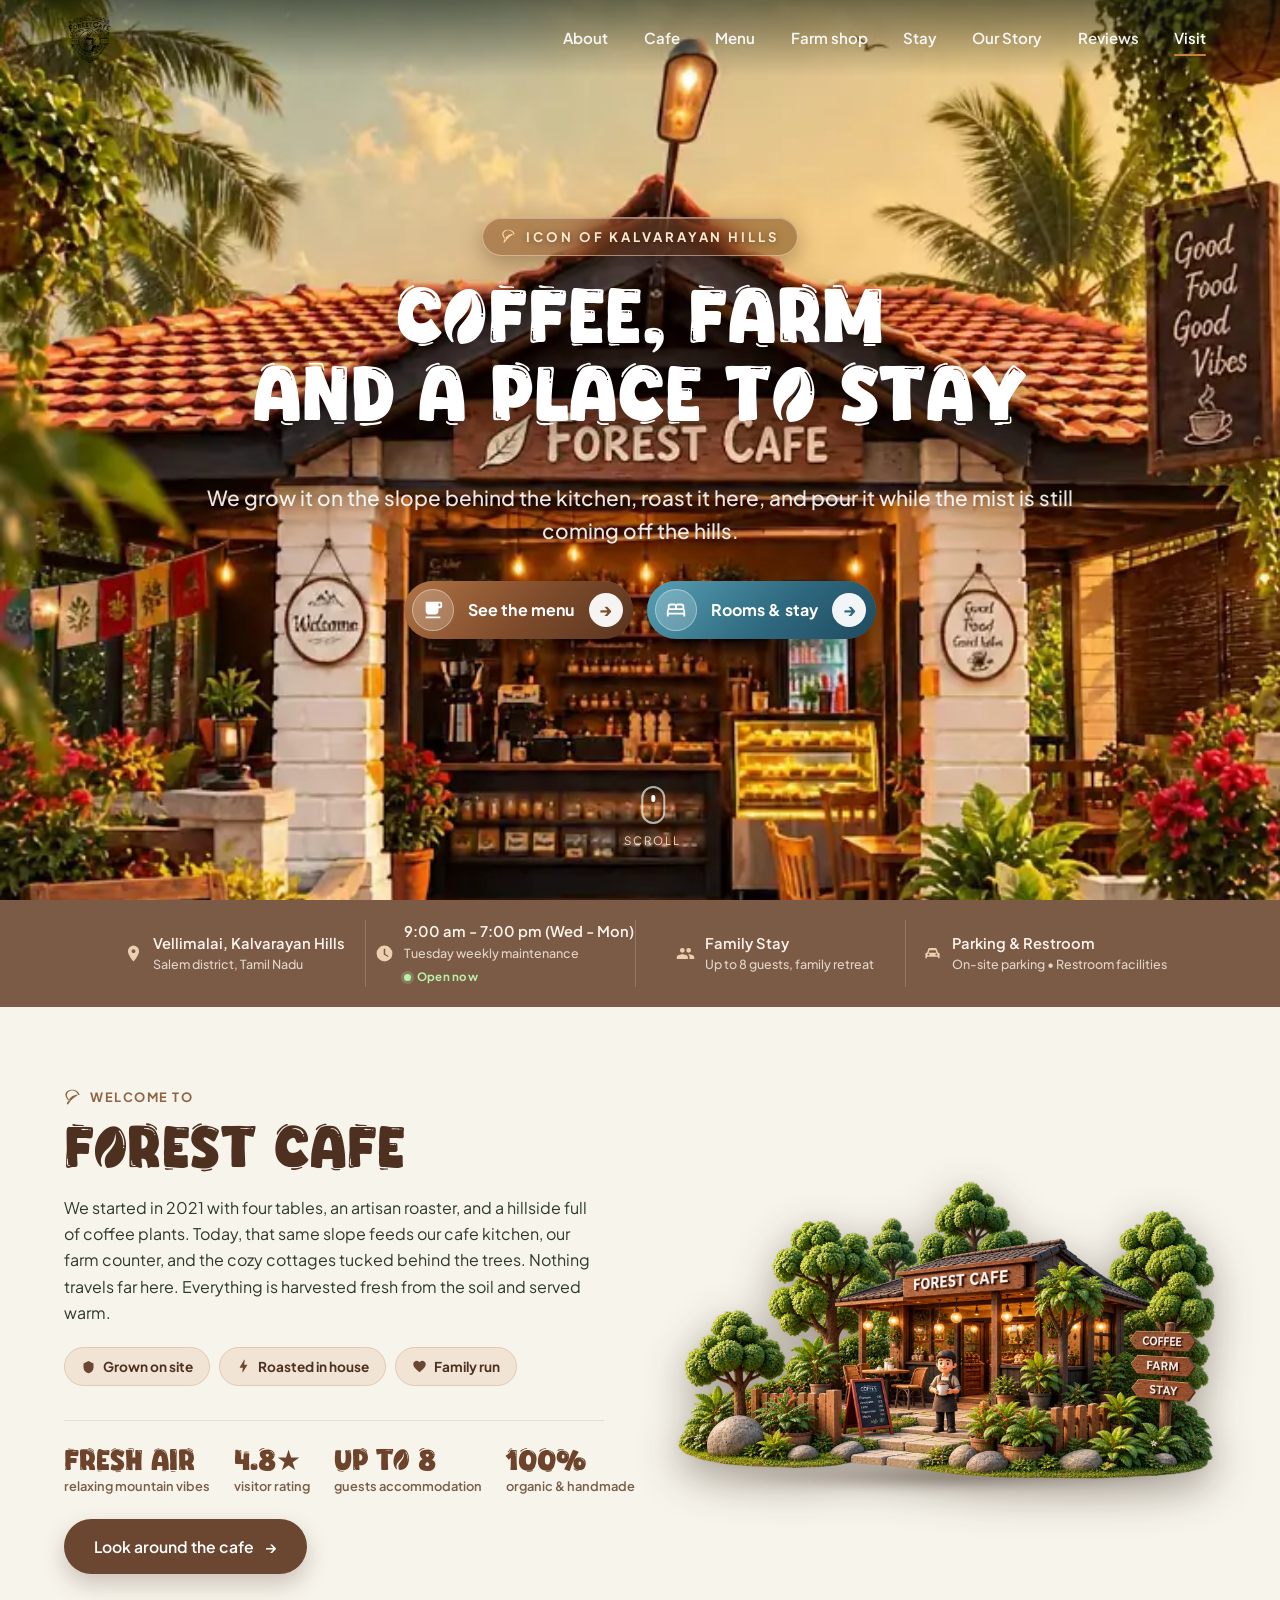
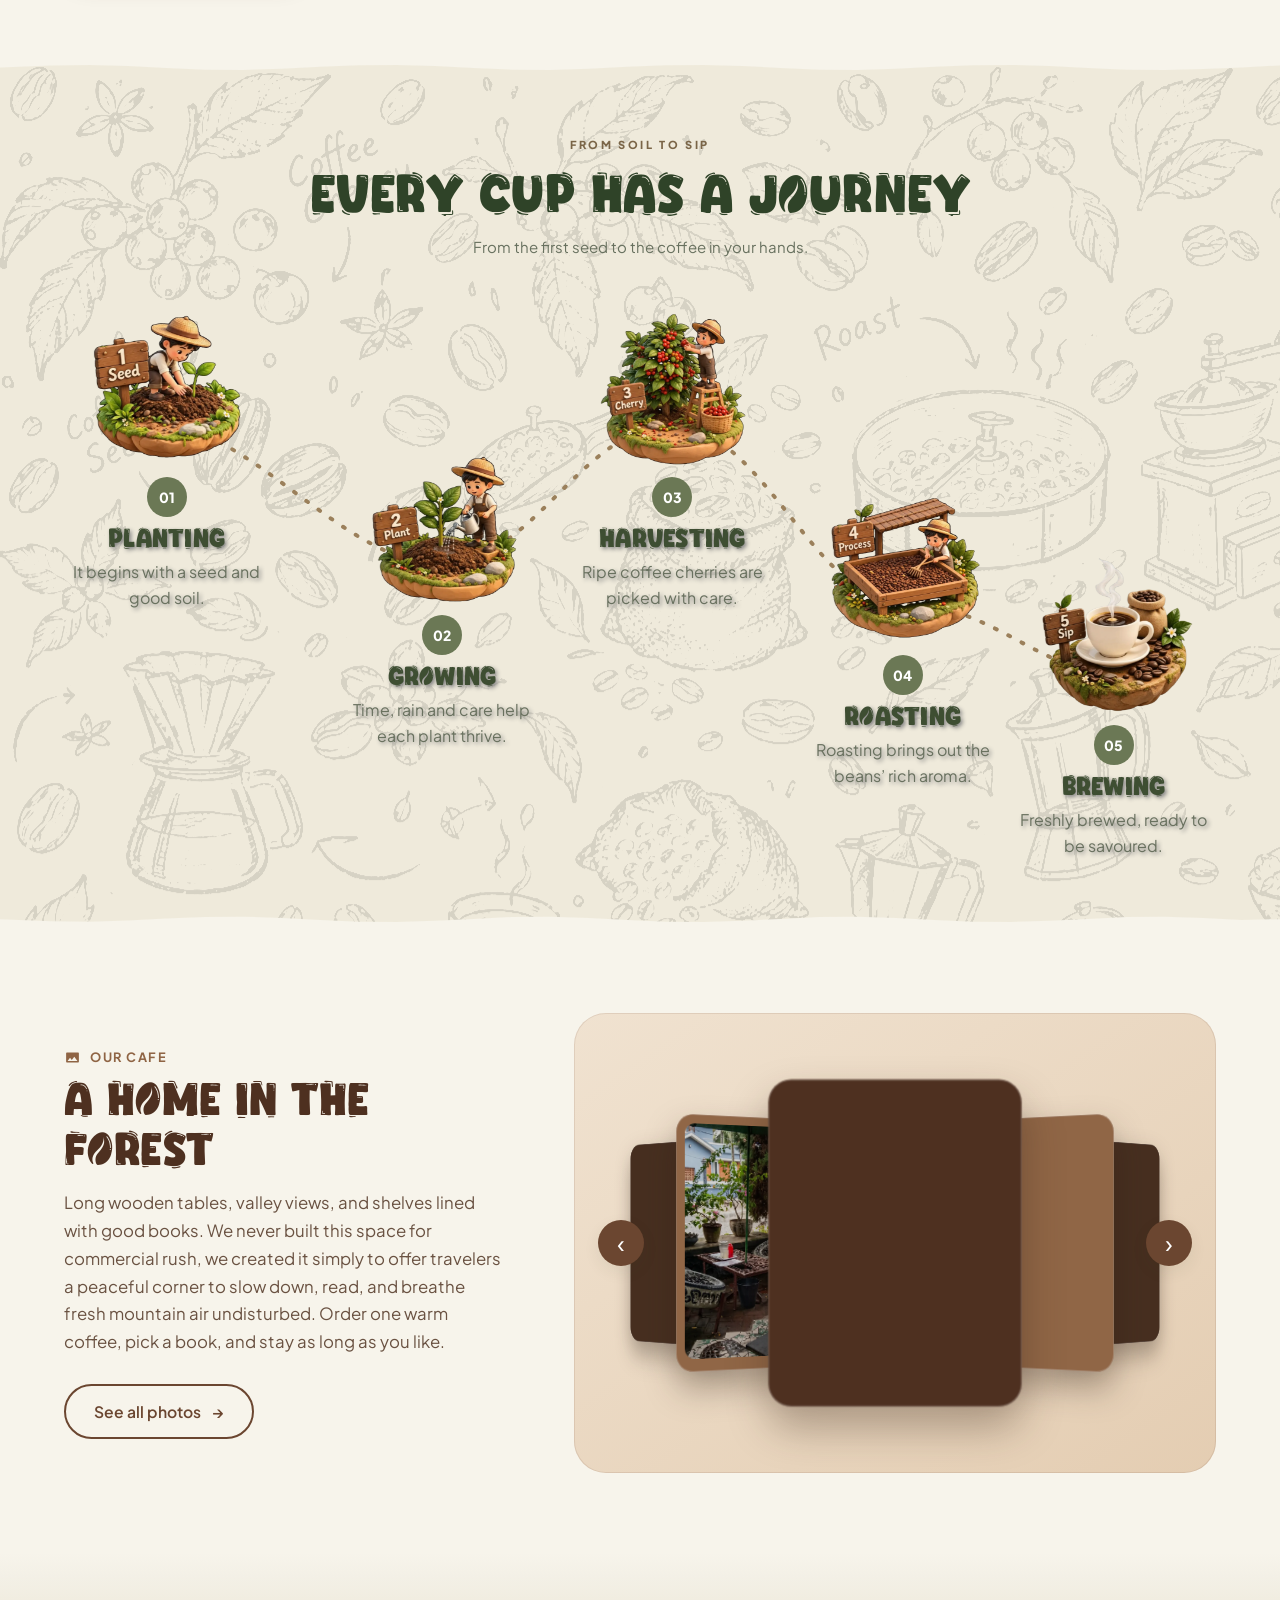
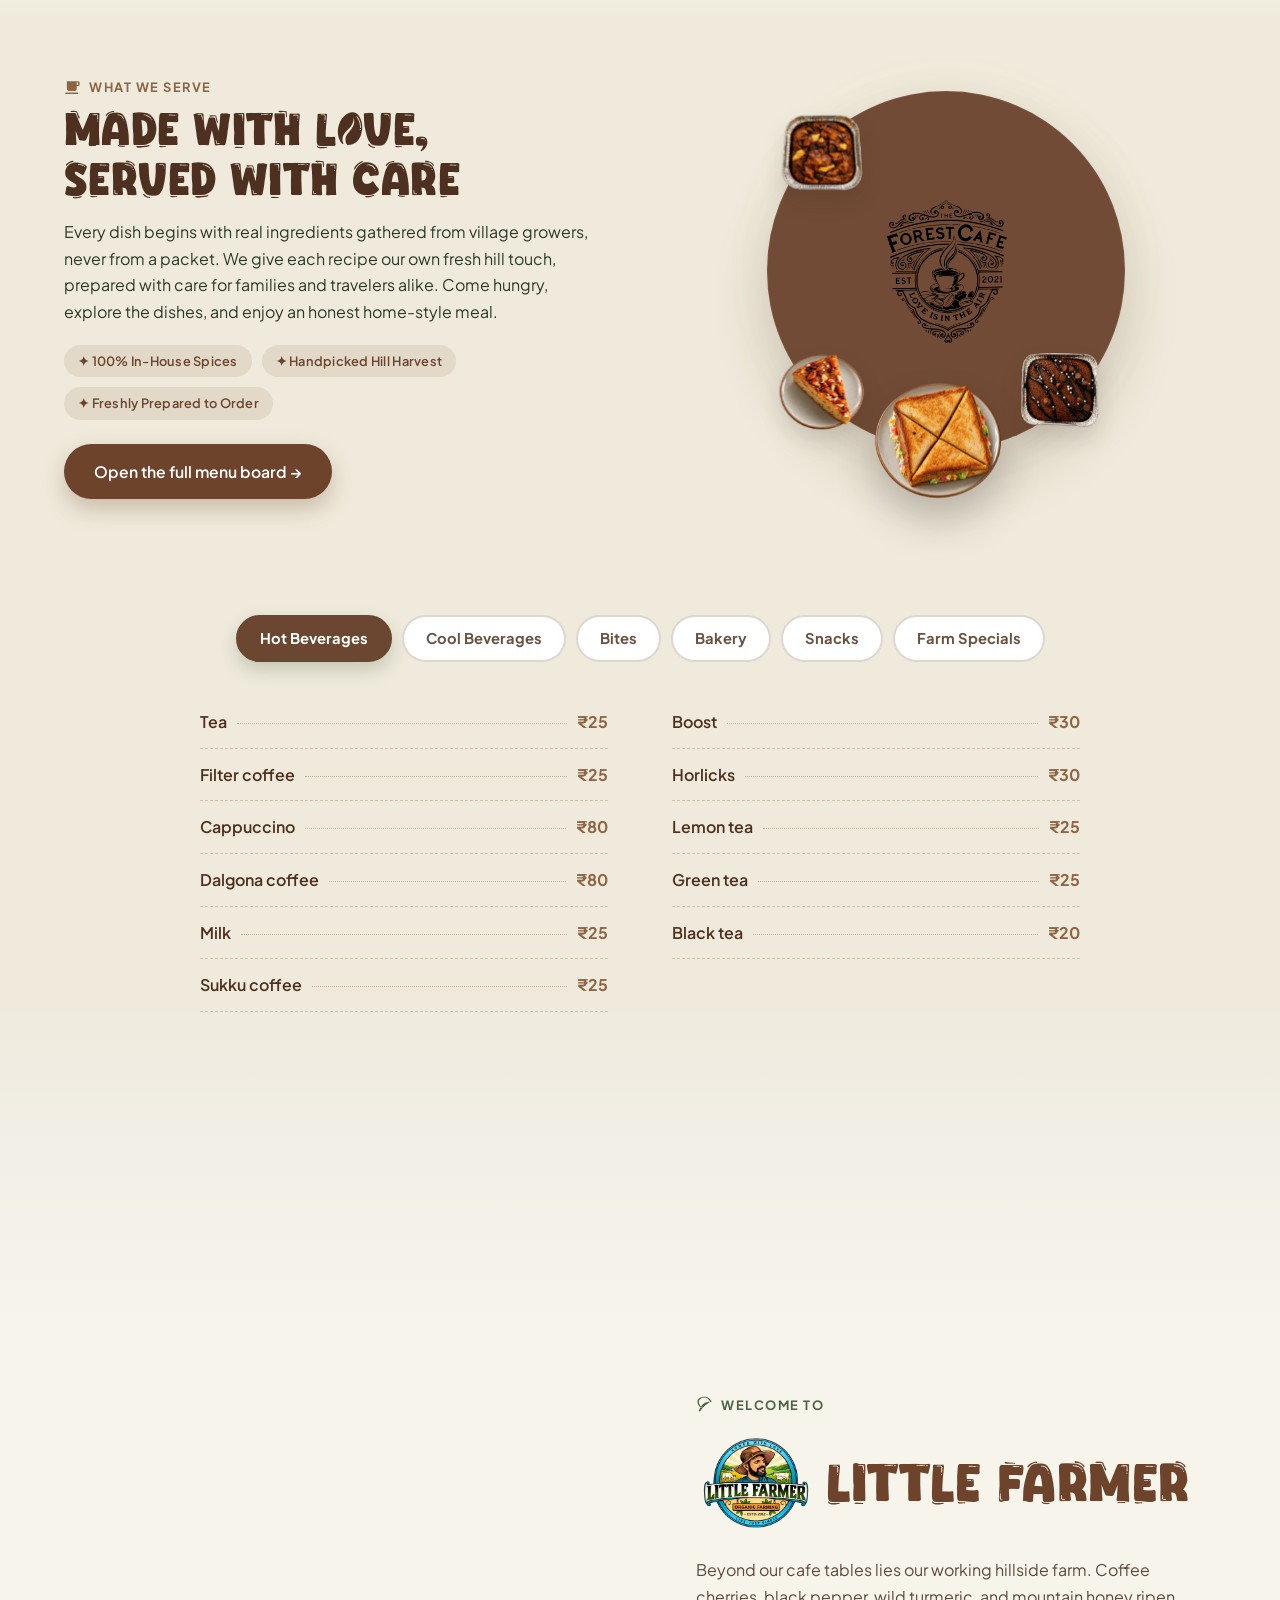
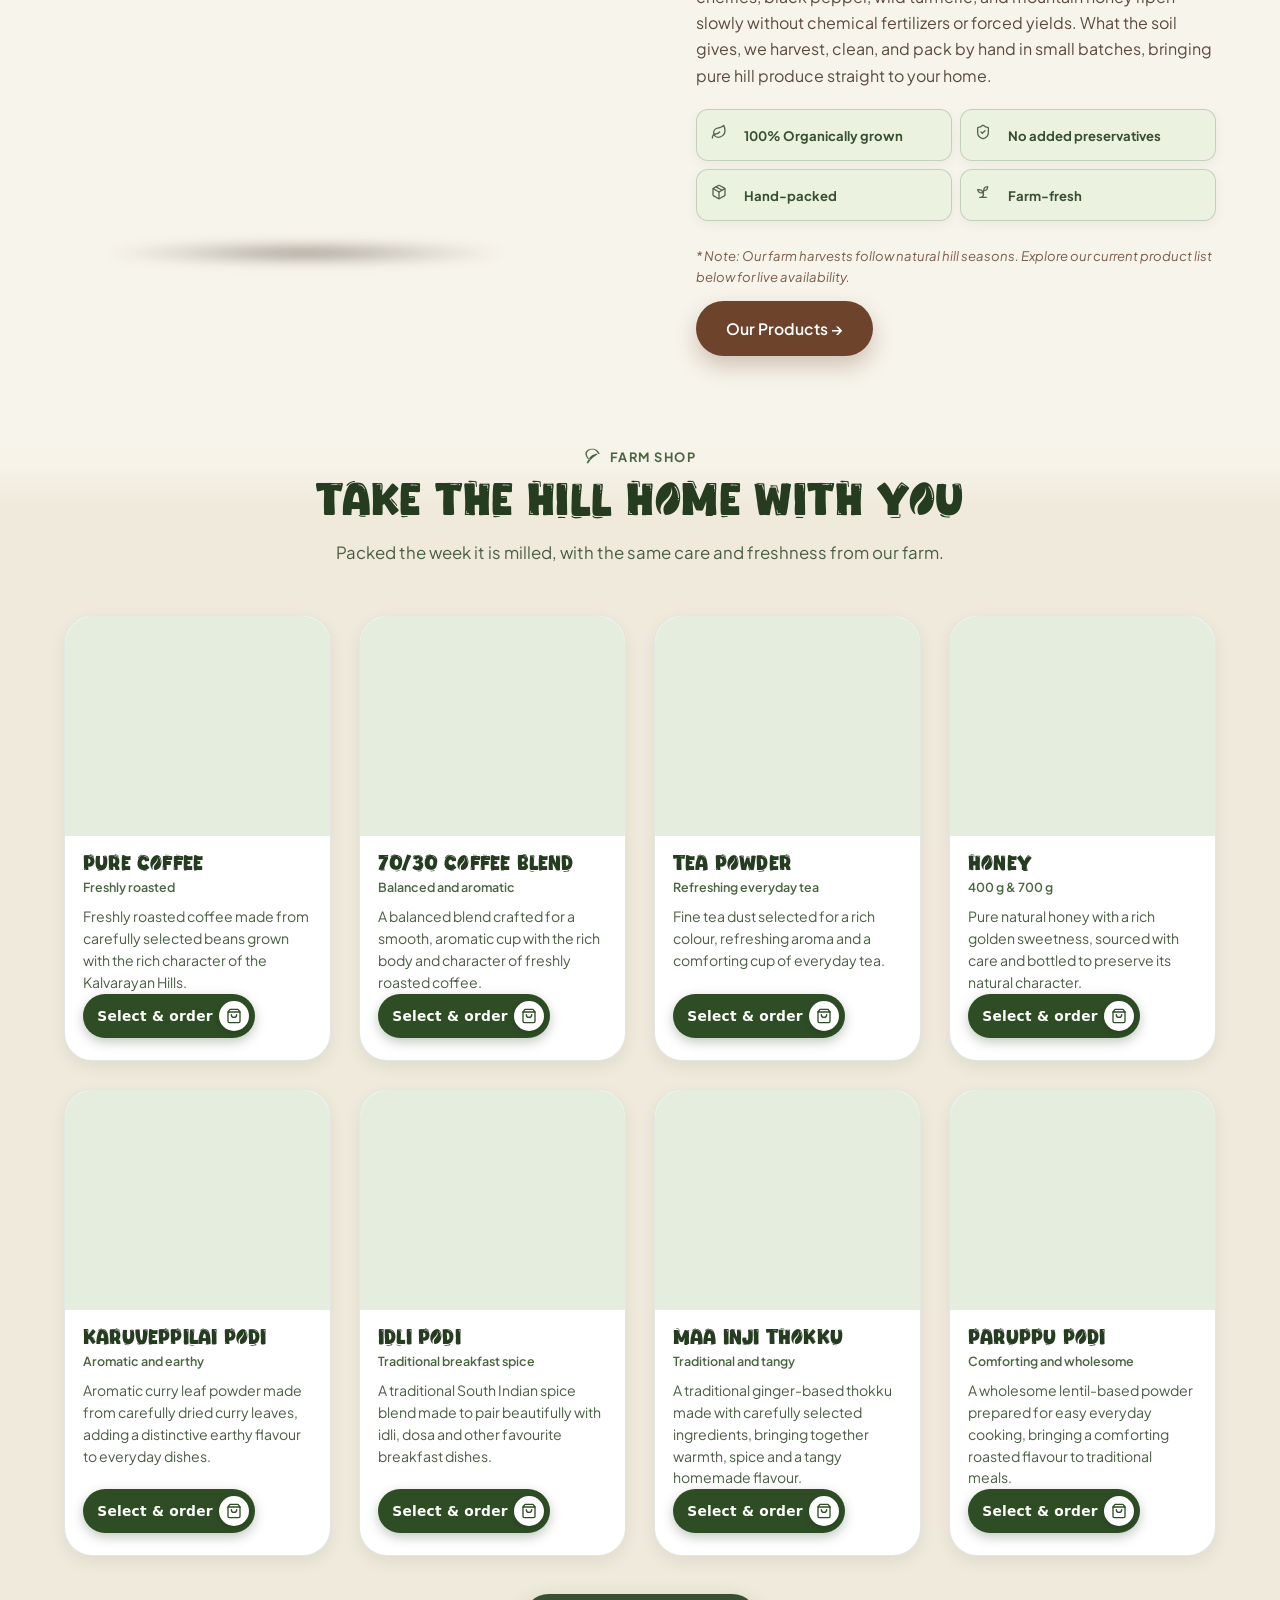
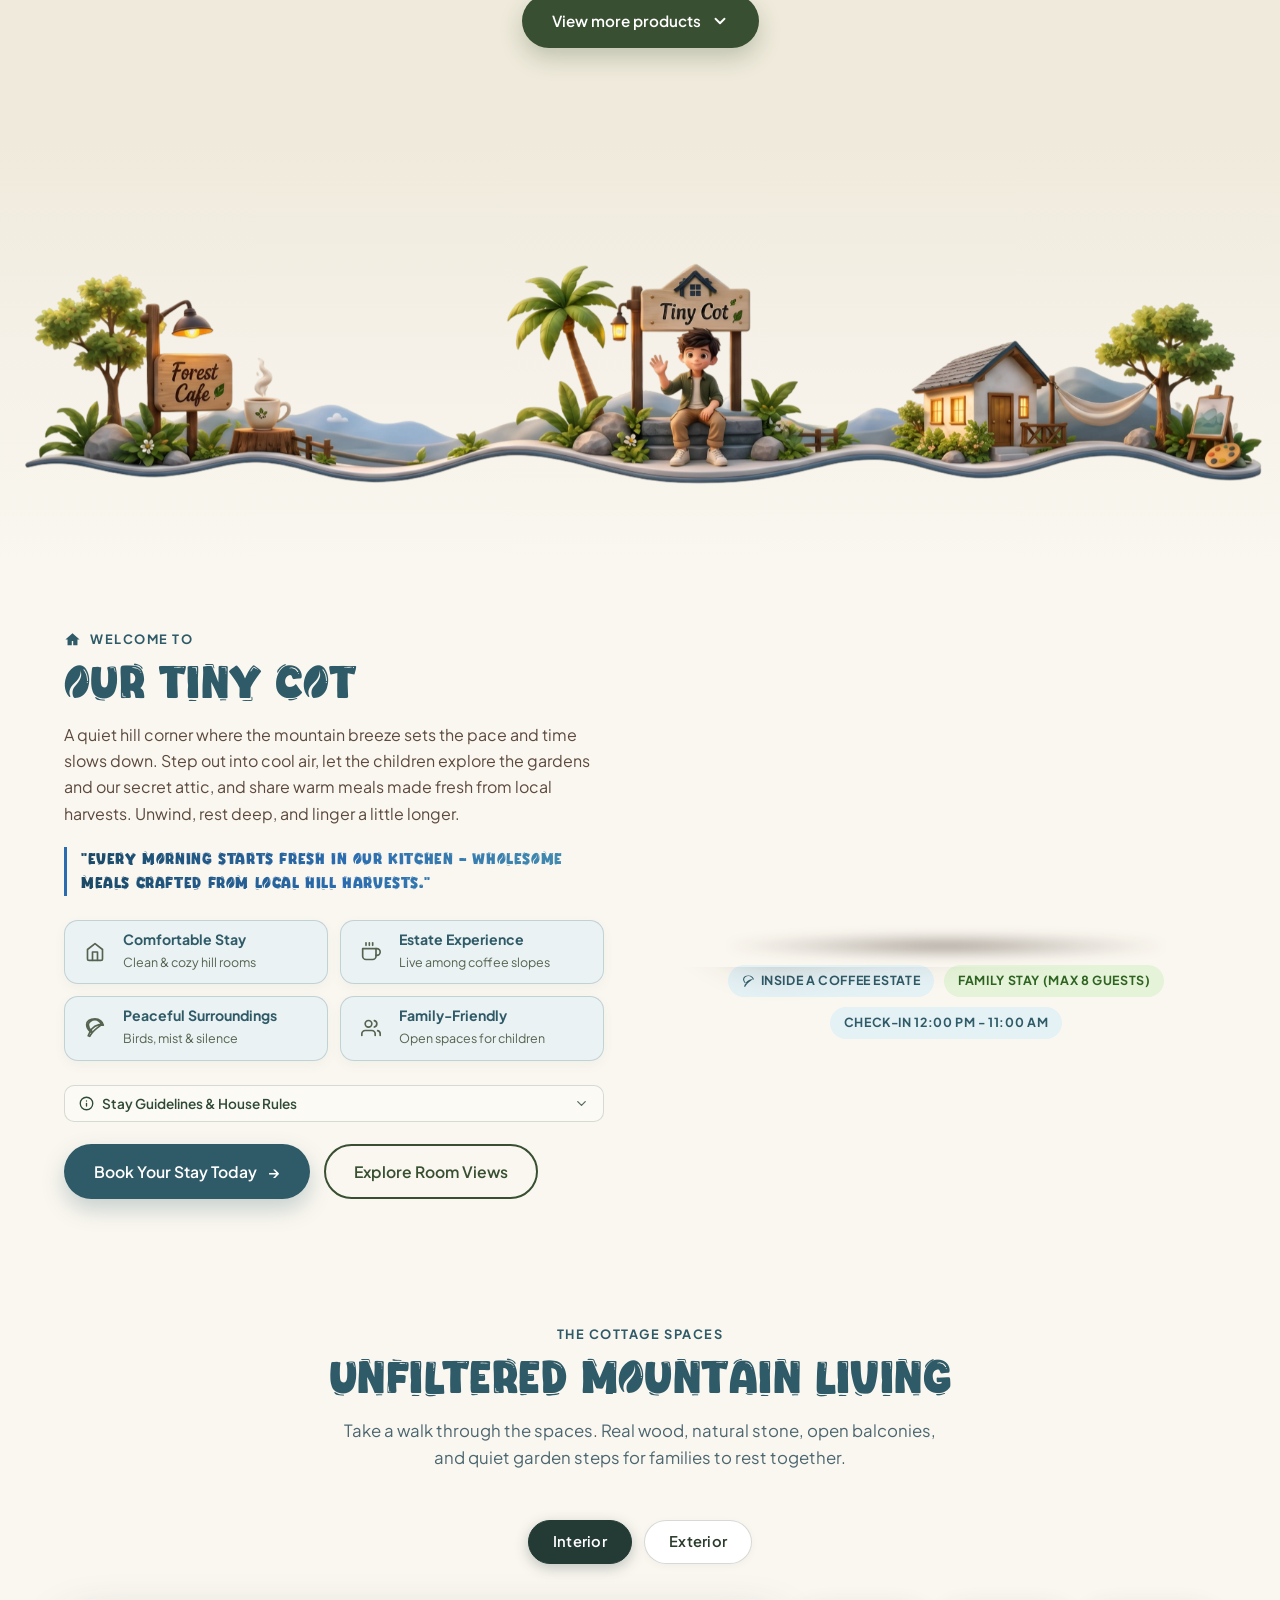
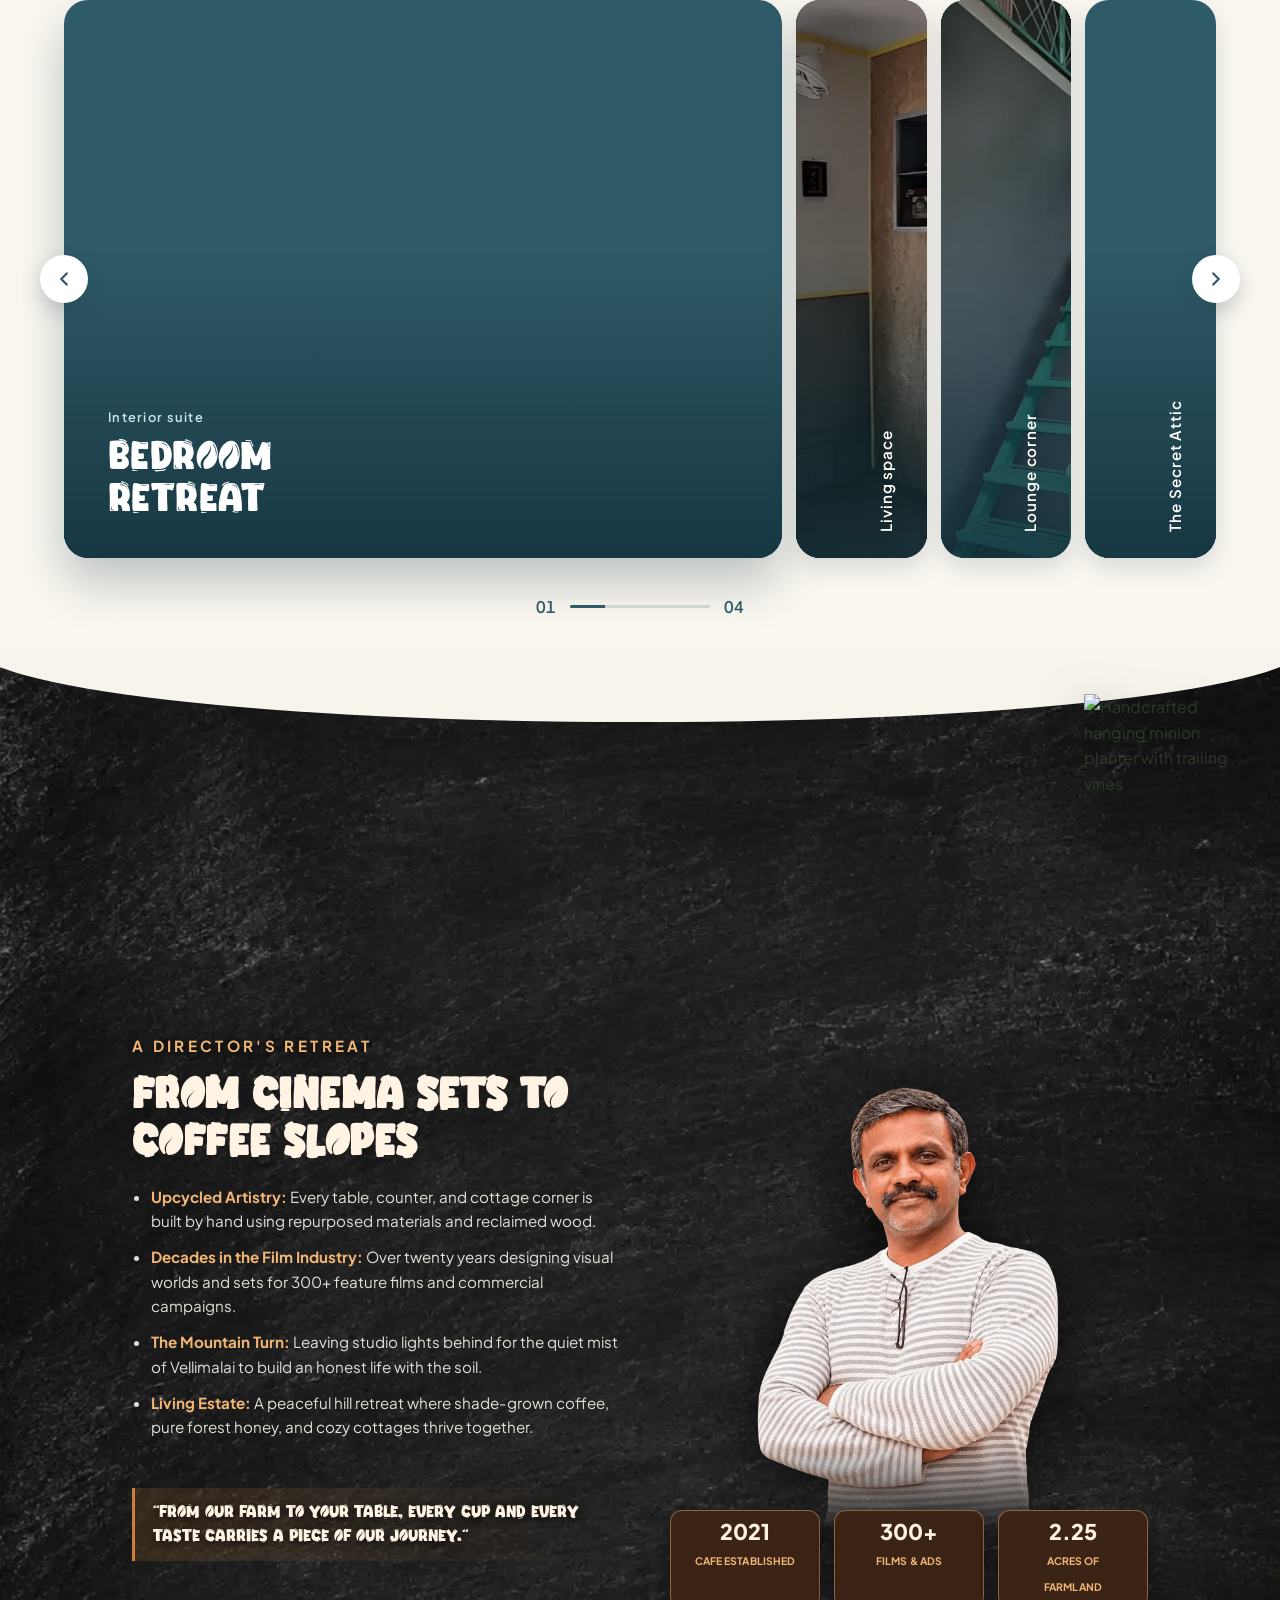
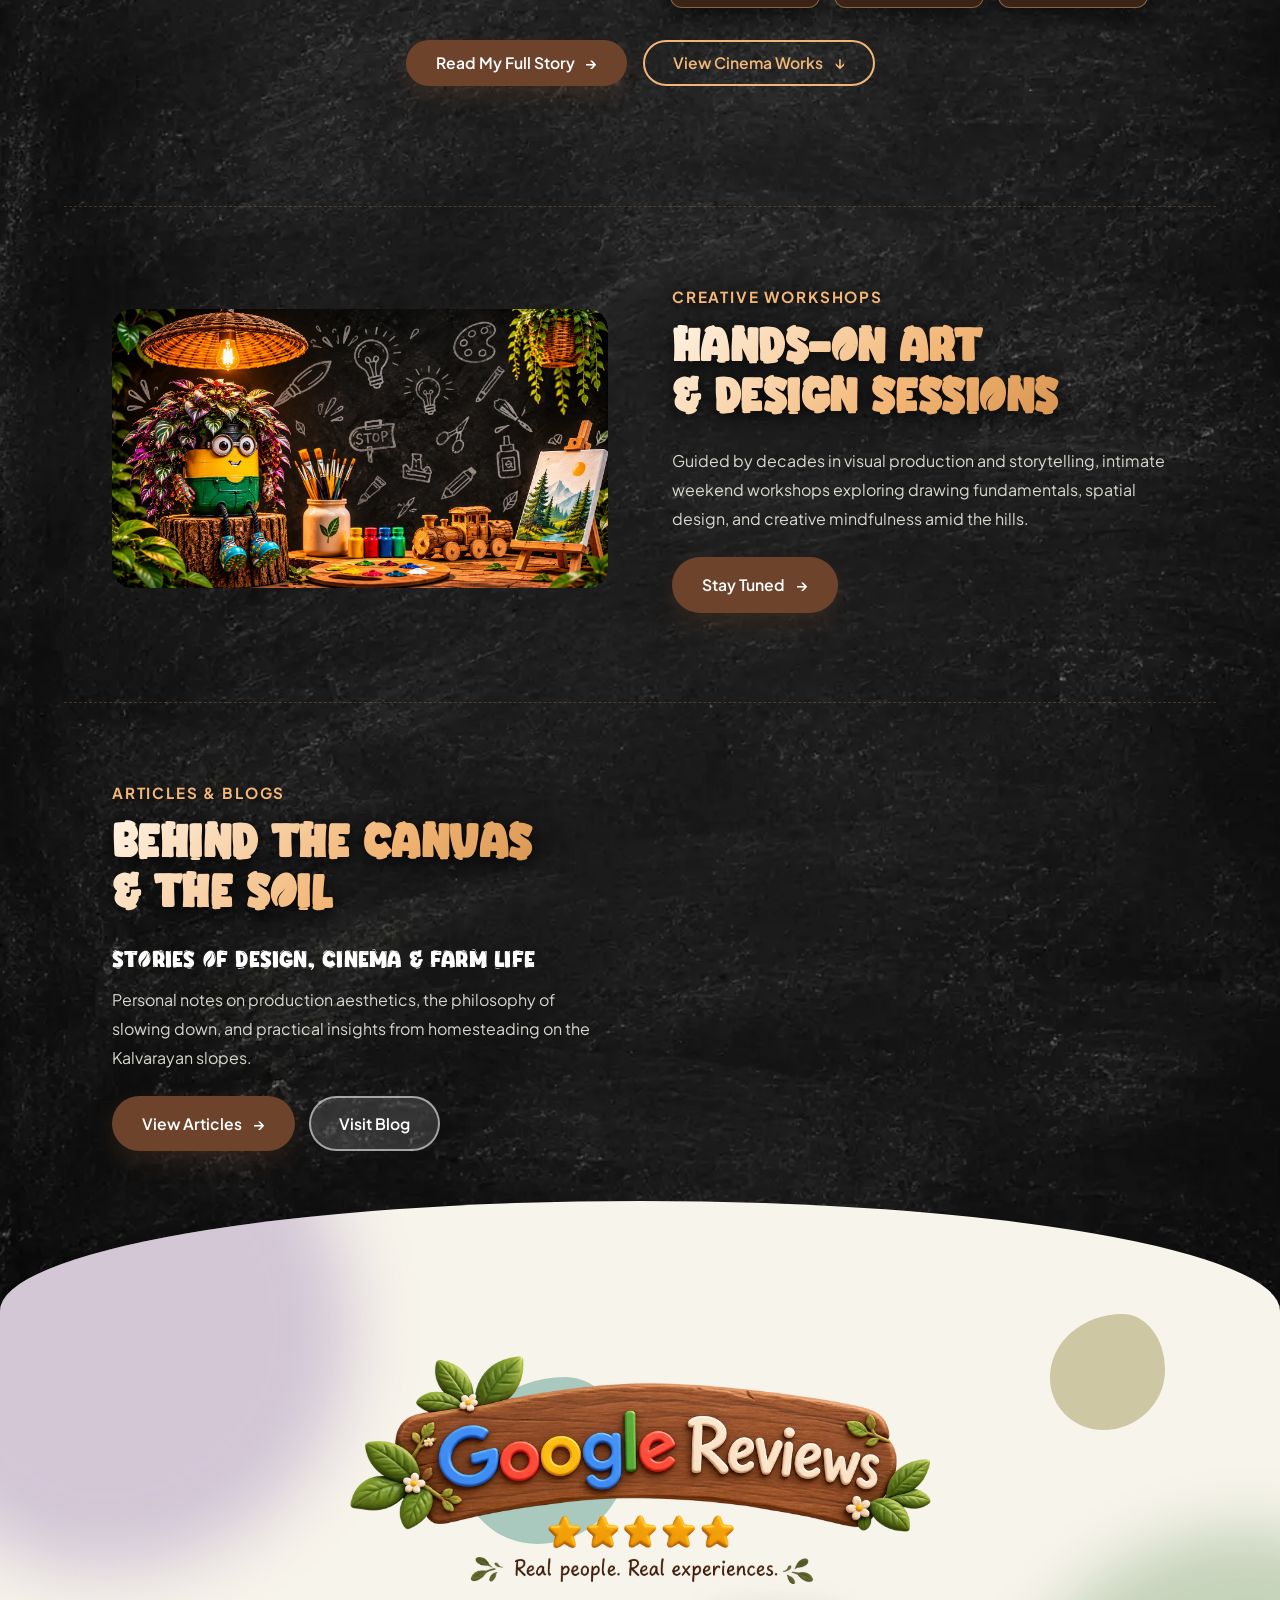
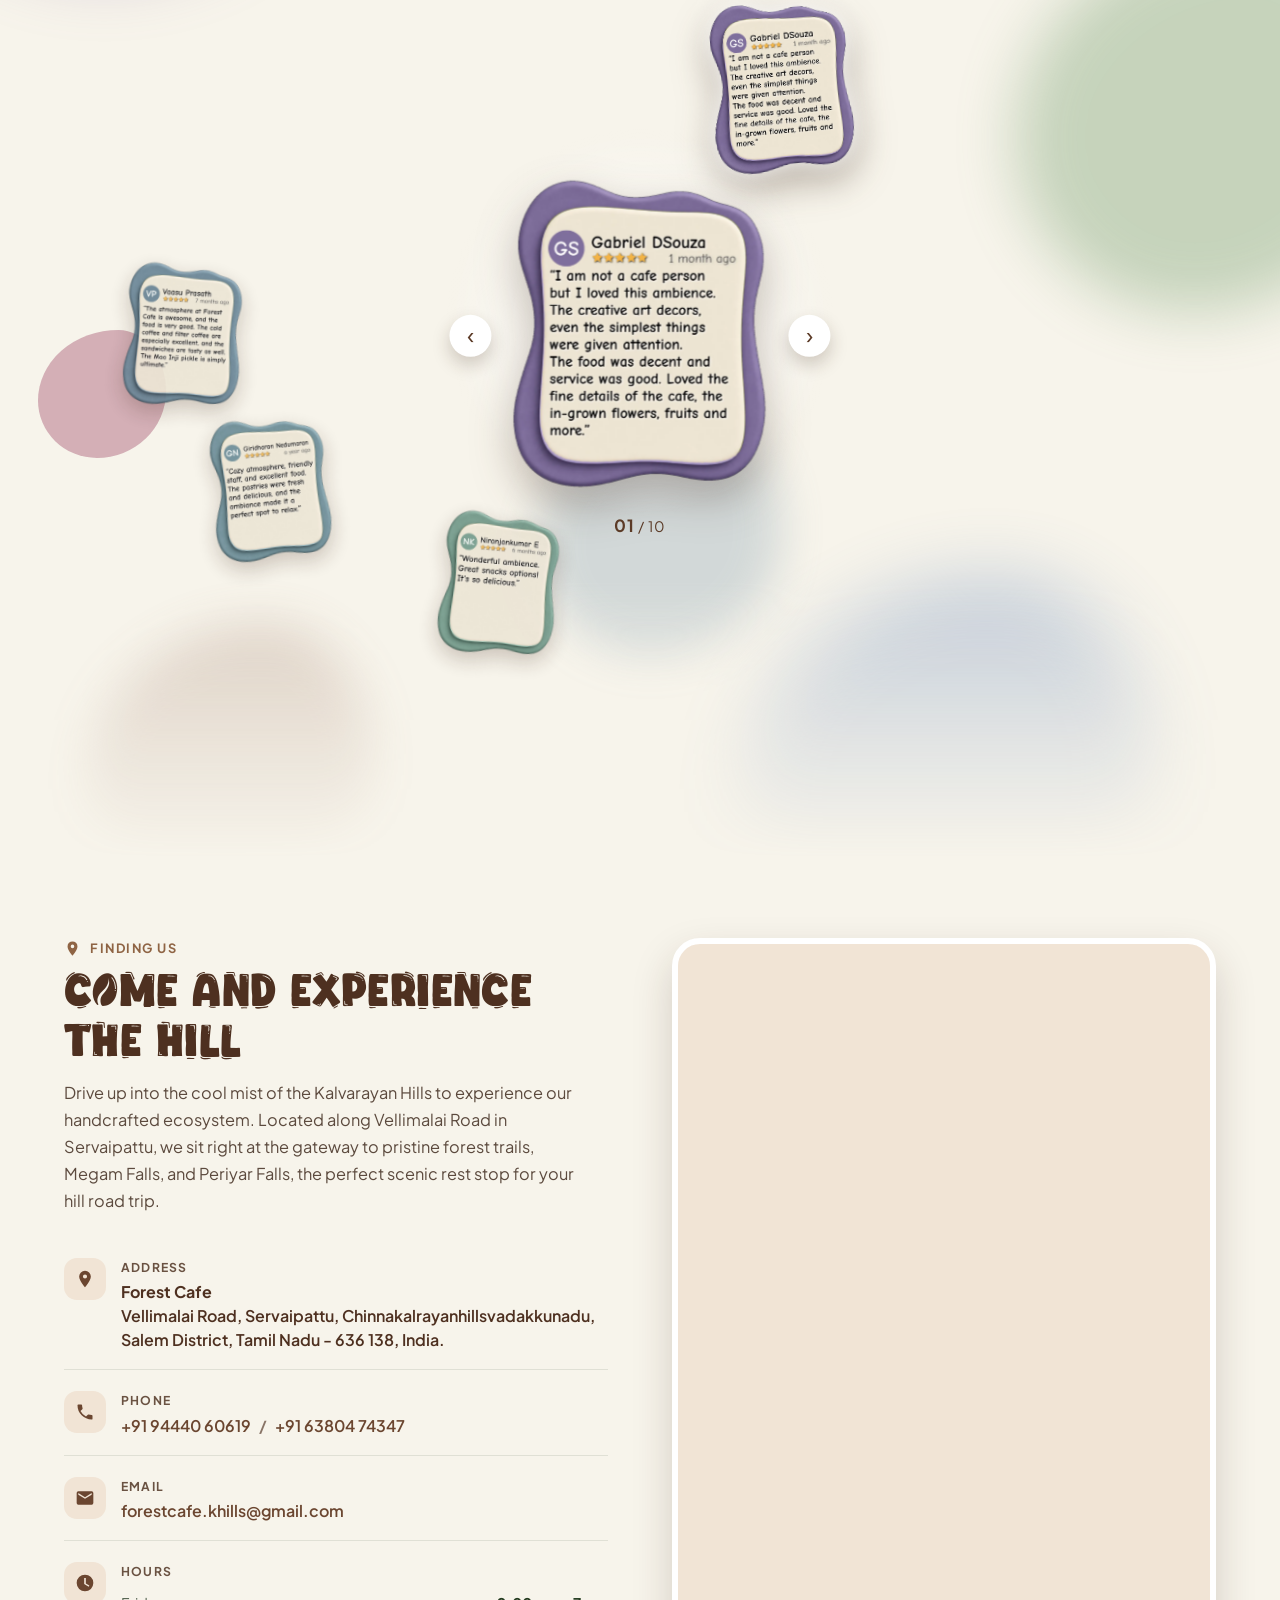
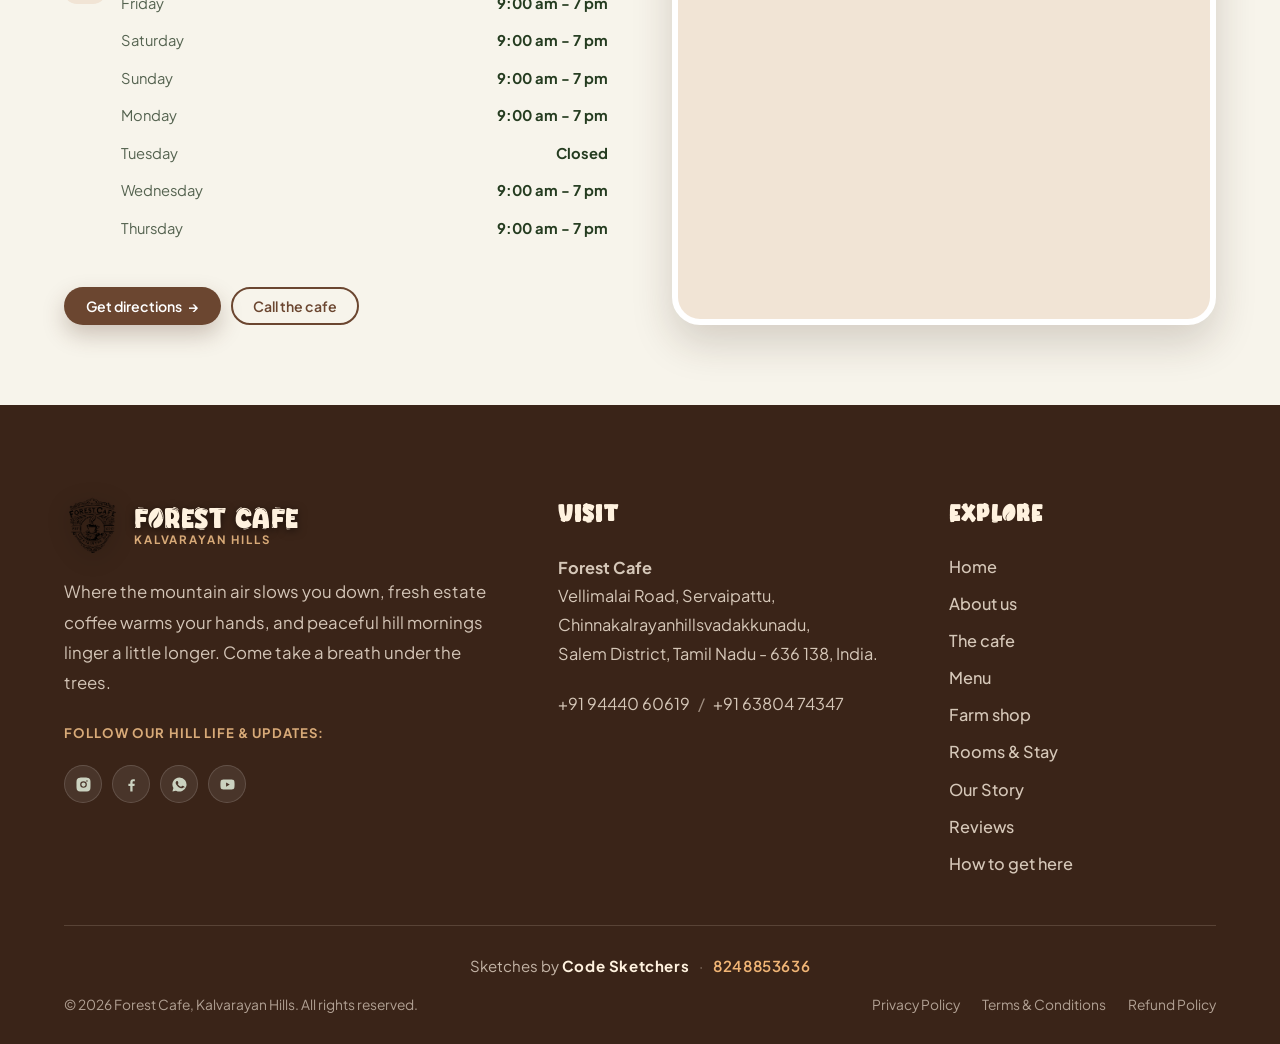
==== commit 8cb04952: "feat: add style.css, index.html, and main.js for Forest Cafe web app" ====
--- a/index.html
+++ b/index.html
@@ -5,7 +5,7 @@
 <meta charset="utf-8"/>
 <meta content="width=device-width, initial-scale=1.0, viewport-fit=cover" name="viewport"/>
 <title>Forest Cafe | Coffee, Farm &amp; Stay in Kalvarayan Hills, Salem</title>
-<meta content="Forest Cafe in the Kalvarayan Hills, Salem: single-origin filter coffee, a working farm shop, and cosy rooms to stay the night. 9:30 am - 7:00 pm (Wed - Mon) | Closed on Tuesdays." name="description"/>
+<meta content="Forest Cafe in the Kalvarayan Hills, Salem: single-origin filter coffee, a working farm shop, and cosy rooms to stay the night. 9:00 am - 7:00 pm (Wed - Mon) | Closed on Tuesdays." name="description"/>
 <meta content="Forest Cafe, Kalvarayan Hills, hill station cafe, filter coffee Tamil Nadu, farm stay, homestay Kalvarayan, organic honey, Salem cafe" name="keywords"/>
 <meta content="Forest Cafe" name="author"/>
 <meta content="#253C20" name="theme-color"/>
@@ -76,7 +76,7 @@
         "Saturday",
         "Sunday"
       ],
-      "opens": "09:30",
+      "opens": "09:00",
       "closes": "19:00"
     }
   ]
@@ -207,7 +207,7 @@
                     <svg viewbox="0 0 24 24">
                         <path d="M12 2a10 10 0 1 0 10 10A10 10 0 0 0 12 2zm1 10.6 4.2 2.5-.8 1.3L11 13.2V6h2z"></path>
                     </svg>
-                    <div><b class="i-full">9:30 am - 7:00 pm (Wed - Mon)</b><b class="i-short">9:30 am - 7:00 pm</b><span>Tuesday weekly holiday</span><em class="open-badge" id="openBadge" hidden></em></div>
+                    <div><b class="i-full">9:00 am - 7:00 pm (Wed - Mon)</b><b class="i-short">9:00 am - 7:00 pm</b><span>Tuesday weekly maintenance</span><em class="open-badge" id="openBadge" hidden></em></div>
                 </div>
                 <div class="info-item">
                     <svg viewbox="0 0 24 24">
@@ -219,7 +219,7 @@
                     <svg viewbox="0 0 24 24">
                         <path d="M5 11l1.5-4.5A2 2 0 0 1 8.4 5h7.2a2 2 0 0 1 1.9 1.5L19 11h.5A1.5 1.5 0 0 1 21 12.5V18h-2v-2H5v2H3v-5.5A1.5 1.5 0 0 1 4.5 11zm2.1 0h9.8l-1-3H8.1zM7 14.5A1.25 1.25 0 1 0 5.75 13 1.25 1.25 0 0 0 7 14.5zm10 0A1.25 1.25 0 1 0 15.75 13 1.25 1.25 0 0 0 17 14.5z"></path>
                     </svg>
-                    <div><b class="i-full">Parking &amp; Restroom</b><b class="i-short">Parking &amp; Rest</b><span>Free road parking • On-site washroom</span></div>
+                    <div><b class="i-full">Parking &amp; Restroom</b><b class="i-short">Parking &amp; Rest</b><span>On-site parking • Restroom facilities</span></div>
                 </div>
             </div>
         </div>
@@ -270,7 +270,7 @@
                         </div>
                         <div class="stat-item">
                             <b>Up to 8</b>
-                            <span>people accommodation</span>
+                            <span>guests accommodation</span>
                         </div>
                         <div class="stat-item">
                             <b>100%</b>
@@ -427,7 +427,7 @@
                                     <button class="menu-orbit-item" data-index="5" aria-label="Cappuccino" type="button">
                                         <span class="menu-orbit-card"><img src="images/menu-orbit/cappuccino.webp" alt="Cappuccino" width="85" height="85" loading="lazy" decoding="async" /></span>
                                     </button>
-                                    <button class="menu-orbit-item" data-index="6" aria-label="Panner Roll" type="button">
+                                    <button class="menu-orbit-item" data-index="6" aria-label="Paneer Roll" type="button">
                                         <span class="menu-orbit-card"><img src="images/menu-orbit/paneer-roll.webp" alt="Panner roll" width="85" height="85" loading="lazy" decoding="async" /></span>
                                     </button>
                                     <button class="menu-orbit-item" data-index="7" aria-label="Chocolate Cake" type="button">
@@ -452,17 +452,16 @@
                 </div>
                 <div class="menu-board reveal">
                     <div aria-label="Menu categories" class="menu-tabs" role="tablist">
-                        <button aria-selected="true" class="menu-tab is-active" data-menu="hot" role="tab" type="button">Hot</button>
-                        <button aria-selected="false" class="menu-tab" data-menu="cool" role="tab" type="button">Cool</button>
-                        <button aria-selected="false" class="menu-tab" data-menu="brunch" role="tab" type="button">Brunch</button>
+                        <button aria-selected="true" class="menu-tab is-active" data-menu="hot" role="tab" type="button">Hot Beverages</button>
+                        <button aria-selected="false" class="menu-tab" data-menu="cool" role="tab" type="button">Cool Beverages</button>
+                        <button aria-selected="false" class="menu-tab" data-menu="brunch" role="tab" type="button">Bites</button>
                         <button aria-selected="false" class="menu-tab" data-menu="cakes" role="tab" type="button">
-                            Cake
-                            &amp; cookies
+                            Bakery
                         </button>
-                        <button aria-selected="false" class="menu-tab" data-menu="snacks" role="tab" type="button">Sweets &amp; snacks</button>
+                        <button aria-selected="false" class="menu-tab" data-menu="snacks" role="tab" type="button">Snacks</button>
                         <button aria-selected="false" class="menu-tab" data-menu="fresh" role="tab" type="button">
                             Farm
-                            fresh
+                            Specials
                         </button>
                     </div>
                     <div class="menu-panel is-active" id="panel-hot" role="tabpanel">
@@ -567,7 +566,7 @@
                                     <path d="M2 21c0-3 1.85-5.36 5.08-6C9.5 14.52 12 13 13 12"></path>
                                 </svg>
                             </span>
-                            <div><strong>100% Organic</strong><span>Grown the natural way</span></div>
+                            <div><strong>100% Organically grown</strong></div>
                         </div>
                         <div class="farm-feature-item">
                             <span class="farm-feat-icon">
@@ -576,7 +575,7 @@
                                     <path d="m9 12 2 2 4-4"></path>
                                 </svg>
                             </span>
-                            <div><strong>No Added Preservatives</strong><span>Healthy and organic</span></div>
+                            <div><strong>No added preservatives</strong></div>
                         </div>
                         <div class="farm-feature-item">
                             <span class="farm-feat-icon">
@@ -587,7 +586,7 @@
                                     <path d="M12 22V12"></path>
                                 </svg>
                             </span>
-                            <div><strong>Hand-packed</strong><span>Dried, milled &amp; packed by hand</span></div>
+                            <div><strong>Hand-packed</strong></div>
                         </div>
                         <div class="farm-feature-item">
                             <span class="farm-feat-icon">
@@ -598,7 +597,7 @@
                                     <path d="M14.1 6a7 7 0 0 0-1.1 4c1.9-.1 3.3-.6 4.3-1.4 1-1 1.6-2.3 1.7-4.6-2.7.1-4 1-4.9 2z"></path>
                                 </svg>
                             </span>
-                            <div><strong>Farm-fresh</strong><span>Straight from our slopes</span></div>
+                            <div><strong>Farm-fresh</strong></div>
                         </div>
                     </div>
 
@@ -925,7 +924,35 @@
                                         <path d="M16 3.13a4 4 0 0 1 0 7.75"></path>
                                     </svg>
                                 </span>
-                                <div><strong>Families</strong><span>Open space for kids</span></div>
+                                <div><strong>Family-Friendly</strong><span>Open spaces for children</span></div>
+                            </div>
+                        </div>
+
+                        <!-- Stay Guidelines & House Rules Accordion -->
+                        <div class="stay-rules-accordion" id="stayRulesAccordion">
+                            <button type="button" class="stay-rules-trigger" id="stayRulesTrigger" aria-expanded="false" aria-controls="stayRulesPanel">
+                                <span class="stay-rules-trigger-left">
+                                    <svg width="15" height="15" viewBox="0 0 24 24" fill="none" stroke="currentColor" stroke-width="2.1" stroke-linecap="round" stroke-linejoin="round" aria-hidden="true">
+                                        <circle cx="12" cy="12" r="10"></circle>
+                                        <line x1="12" y1="16" x2="12" y2="12"></line>
+                                        <line x1="12" y1="8" x2="12.01" y2="8"></line>
+                                    </svg>
+                                    <span>Stay Guidelines &amp; House Rules</span>
+                                </span>
+                                <svg class="stay-rules-chevron" width="15" height="15" viewBox="0 0 24 24" fill="none" stroke="currentColor" stroke-width="2.1" stroke-linecap="round" stroke-linejoin="round" aria-hidden="true">
+                                    <polyline points="6 9 12 15 18 9"></polyline>
+                                </svg>
+                            </button>
+                            <div class="stay-rules-panel" id="stayRulesPanel" role="region" aria-labelledby="stayRulesTrigger">
+                                <div class="stay-rules-panel-inner">
+                                    <ul class="stay-rules-list">
+                                        <li><strong>Check-in &amp; Check-out:</strong> 12:00 PM - 11:00 AM</li>
+                                        <li><strong>Tariff &amp; Capacity:</strong> Per-day room tariff for up to 8 guests (extra person charges included)</li>
+                                        <li><strong>Food &amp; Dining:</strong> Food is not included in the stay package (ordered separately at Forest Cafe)</li>
+                                        <li><strong>Parking &amp; Pets:</strong> On-site parking available; no pets allowed</li>
+                                        <li><strong>Booking &amp; Policy:</strong> Advance payment required to confirm (non-refundable)</li>
+                                    </ul>
+                                </div>
                             </div>
                         </div>
 
@@ -959,6 +986,7 @@
                                 Inside a Coffee Estate
                             </span>
                             <span class="cot-pill-badge cot-pill-badge--accent">Family Stay (Max 8 Guests)</span>
+                            <span class="cot-pill-badge">Check-in 12:00 PM - 11:00 AM</span>
                         </div>
                     </div>
                 </div>
@@ -1086,7 +1114,7 @@
 
                             <ul class="director-story-list">
                                 <li><strong>Upcycled Artistry:</strong> Every table, counter, and cottage corner is built by hand using repurposed materials and reclaimed wood.</li>
-                                <li><strong>Decades in Cinema:</strong> Over twenty years designing visual worlds and sets for 300+ feature films and commercial campaigns.</li>
+                                <li><strong>Decades in the Film Industry:</strong> Over twenty years designing visual worlds and sets for 300+ feature films and commercial campaigns.</li>
                                 <li><strong>The Mountain Turn:</strong> Leaving studio lights behind for the quiet mist of Vellimalai to build an honest life with the soil.</li>
                                 <li><strong>Living Estate:</strong> A peaceful hill retreat where shade-grown coffee, pure forest honey, and cozy cottages thrive together.</li>
                             </ul>
@@ -1211,6 +1239,14 @@
                                         <div class="md-caption">
                                             <h5 class="md-name">Jeeva</h5>
                                             <span class="md-role">2014</span>
+                                        </div>
+                                    </div>
+
+                                     <div class="md-card" data-idx="6">
+                                        <div class="md-photo placeholder-movie-7"></div>
+                                        <div class="md-caption">
+                                            <h5 class="md-name">Porkkalam</h5>
+                                            <span class="md-role">2010</span>
                                         </div>
                                     </div>
                                 </div>
@@ -1356,7 +1392,7 @@
                     </svg>
                     Finding us
                 </span>
-                <h2 class="headline">Come up to experience the hill</h2>
+                <h2 class="headline">Come and experience the hill</h2>
                 <p class="visit-desc" style="line-height: 1.6; color: #5c4a3e; margin-bottom: 24px; max-width: 520px; font-size: 1.02rem;">
                     Drive up into the cool mist of the Kalvarayan Hills to experience our handcrafted ecosystem. Located along Vellimalai Road in Servaipattu, we sit right at the gateway to pristine forest trails, Megam Falls, and Periyar Falls, the perfect scenic rest stop for your hill road trip.
                 </p>
@@ -1414,13 +1450,13 @@
                         </span>
                         <div style="flex:1">
                             <div class="contact-label">Hours</div>
-                            <div class="hours-row"><span>Friday</span><span>9:30 am - 7 pm</span></div>
-                            <div class="hours-row"><span>Saturday</span><span>9:30 am - 7 pm</span></div>
-                            <div class="hours-row"><span>Sunday</span><span>9:30 am - 7 pm</span></div>
-                            <div class="hours-row"><span>Monday</span><span>9:30 am - 7 pm</span></div>
+                            <div class="hours-row"><span>Friday</span><span>9:00 am - 7 pm</span></div>
+                            <div class="hours-row"><span>Saturday</span><span>9:00 am - 7 pm</span></div>
+                            <div class="hours-row"><span>Sunday</span><span>9:00 am - 7 pm</span></div>
+                            <div class="hours-row"><span>Monday</span><span>9:00 am - 7 pm</span></div>
                             <div class="hours-row"><span>Tuesday</span><span>Closed</span></div>
-                            <div class="hours-row"><span>Wednesday</span><span>9:30 am - 7 pm</span></div>
-                            <div class="hours-row"><span>Thursday</span><span>9:30 am - 7 pm</span></div>
+                            <div class="hours-row"><span>Wednesday</span><span>9:00 am - 7 pm</span></div>
+                            <div class="hours-row"><span>Thursday</span><span>9:00 am - 7 pm</span></div>
                         </div>
                     </li>
                 </ul>
@@ -1648,15 +1684,20 @@
                     <p>To preserve the natural environment of the Kalvarayan Hills, guests are asked to observe the following:</p>
                     <ul>
                         <li><b>Allergies:</b> Our kitchen handles dairy, nuts, regional spices, and gluten. Please inform our staff of any food allergies or dietary needs before ordering.</li>
-                        <li><b>Pet Policy:</b> Friendly pets are welcome. Pet owners must supervise their animals at all times and ensure garden spaces remain clean.</li>
+                        <li><b>Pet Policy:</b> No pets allowed. To ensure a peaceful, clean, and safe environment for all visitors and wildlife, pets are strictly not permitted on the cafe premises or in the cottage rooms.</li>
                         <li><b>Environmental Care:</b> Littering, dumping plastic waste, lighting open fires, and using loud sound systems are strictly prohibited to protect local wildlife and neighbor peace.</li>
                     </ul>
 
                     <h4>6. Cottage Bookings and House Rules</h4>
                     <ul>
-                        <li>Room tariffs, advance payment amounts, check-in/check-out schedules, and guest guidelines are shared and agreed upon via WhatsApp or phone before booking confirmation.</li>
-                        <li>A reservation is confirmed once the agreed advance payment has been received.</li>
-                        <li>Guests are responsible for any damage caused to property, furniture, or fixtures during their stay.</li>
+                        <li><b>Check-in and Check-out:</b> Check-in time is 12:00 PM and check-out time is 11:00 AM (12:00 PM - 11:00 AM). Early check-in or late check-out is subject to prior confirmation and room availability.</li>
+                        <li><b>Capacity and Tariff Structure:</b> The cottage accommodates up to a maximum of 8 guests (Max 8 guests). Room tariffs are quoted per day, and extra person charges are applicable as per the total guest count.</li>
+                        <li><b>Food and Dining:</b> Food is not included in the stay package. Wholesome meals, snacks, and single-origin filter coffee are available separately for order at Forest Cafe during kitchen hours.</li>
+                        <li><b>Advance Payment:</b> An advance payment is strictly required to confirm all cottage room reservations. Dates cannot be held or reserved without advance payment confirmation.</li>
+                        <li><b>Cancellation Policy:</b> All cottage bookings operate under a strict No Refund policy upon cancellation. Please refer to Section 4 of our Refund Policy for full details.</li>
+                        <li><b>Parking and Amenities:</b> Dedicated on-site parking is available for staying guests.</li>
+                        <li><b>Pet Policy:</b> No pets allowed anywhere on the property or inside the cottage rooms.</li>
+                        <li><b>Property Care:</b> Guests are responsible for any loss or damage caused to the property, furniture, or fixtures during their stay.</li>
                     </ul>
 
                     <h4>7. Limitation of Liability</h4>
@@ -1691,16 +1732,16 @@
                     <h4>3. Caf&eacute; Dining Orders</h4>
                     <p>If a dish or beverage served at your table does not meet our standard, please inform our service team immediately during your meal so we can replace the item or adjust your bill. Requests for refunds or adjustments cannot be accepted for items that have already been consumed.</p>
 
-                    <h4>4. Cottage Stay Cancellation and Rescheduling</h4>
+                    <h4>4. Cottage Stay Cancellation Policy</h4>
                     <ul>
-                        <li><b>Cancellations 72 Hours or More Before Check-in:</b> Eligible for a 100% refund of the advance reservation payment.</li>
-                        <li><b>Cancellations Under 72 Hours Before Check-in or No-Shows:</b> The advance payment will be retained to cover room holding costs. We will make reasonable efforts to offer a one-time date rescheduling, subject to calendar availability.</li>
-                        <li><b>Weather or Property Disruptions:</b> If your stay must be canceled due to extreme mountain weather, road closures, or operational maintenance on our end, you will receive a full 100% refund or free date rescheduling of your choice.</li>
-                        <li>Early departures or unused nights during an ongoing stay are non-refundable.</li>
+                        <li><b>Advance Payment Requirement:</b> An advance payment is required to confirm all cottage reservations. Once confirmed, the cottage accommodation is reserved exclusively for your booking.</li>
+                        <li><b>Strict No-Refund Policy:</b> All cottage bookings operate under a strict No Refund policy. In the event of a cancellation, date change request, or no-show, the advance reservation payment is non-refundable under any circumstances.</li>
+                        <li><b>No-Shows and Early Departures:</b> No refunds, bill adjustments, or credits will be issued for late arrivals, no-shows, early departures, or unused nights during an ongoing stay.</li>
+                        <li><b>Severe Weather or Operational Emergencies:</b> In the rare event that Forest Cafe cannot host guests due to severe force majeure hill events (such as extreme weather, landslides, or official road closures), date rescheduling may be offered at management discretion, subject to room availability. However, advance payments remain strictly non-refundable.</li>
                     </ul>
 
                     <h4>5. Refund Processing Timelines</h4>
-                    <p>Approved refunds are processed directly to your original UPI ID or source bank account within <b>5 to 7 business days</b>. We will send a transaction confirmation reference via WhatsApp as soon as the transfer is completed.</p>
+                    <p>Approved refunds for eligible farm shop product issues are processed directly to your original UPI ID or source bank account within <b>5 to 7 business days</b>. We will send a transaction confirmation reference via WhatsApp as soon as the transfer is completed.</p>
 
                     <h4>6. Customer Support</h4>
                     <p>For assistance with an order, cancellation, or refund request:</p>
--- a/css/style.css
+++ b/css/style.css
@@ -868,6 +868,7 @@
     align-items: start !important;
     width: 100% !important;
     margin-top: 34px;
+    margin-bottom: 24px !important;
     padding-top: 26px;
     border-top: 1px solid var(--line);
 }
@@ -3196,7 +3197,7 @@
   #shopToggleBtn,
   #toggleProductsBtn,
   .products-toggle-container {
-    margin: 16px auto 20px auto !important;
+    margin: 16px auto 10px auto !important;
     display: flex !important;
     justify-content: center !important;
     width: 100% !important;
@@ -3207,9 +3208,11 @@
   #farm-shop,
   #shop,
   .farm-shop-section,
-  .theme-farm {
+  .shop-section,
+  .theme-farm,
+  body #shop {
     min-height: auto !important;
-    padding-bottom: 24px !important;
+    padding-bottom: 16px !important;
   }
 
   .hill-ribbon,
@@ -3217,11 +3220,11 @@
   .farm-bottom-art,
   .hill-retreat-divider,
   .hill-retreat-ribbon-img {
-    margin-top: 8px !important;
+    margin-top: 0 !important;
   }
 
   .hill-retreat-divider {
-    padding: 10px 0 !important;
+    padding: 0 !important;
   }
 
   /* Add tactile tap feedback on mobile */
@@ -4310,7 +4313,7 @@
 .stay-hero-split {
     min-height: min(650px, 75vh);
     display: flex;
-    align-items: center;
+    align-items: flex-start;
     justify-content: space-between;
     gap: clamp(32px, 4vw, 64px);
     margin-bottom: 0 !important;
@@ -4972,7 +4975,7 @@
 
 .footer .brand-logo { height: 64px; }
 
-body #stay { padding-top: clamp(32px, 5vh, 56px) !important; padding-bottom: clamp(32px, 5vh, 56px) !important; }
+body #stay { padding-top: clamp(16px, 2.5vw, 24px) !important; padding-bottom: clamp(32px, 5vh, 56px) !important; }
 
 body #rooms { padding-top: clamp(24px, 4vh, 48px) !important; padding-bottom: clamp(80px, 10vh, 120px) !important; }
 
@@ -5351,6 +5354,7 @@
     flex-direction: column;
     align-items: center;
     gap: 16px;
+    align-self: flex-start;
 }
 
 .cot-features-grid {
@@ -5424,6 +5428,83 @@
     color: #2F6322;
 }
 
+/* Stay Guidelines & House Rules Accordion (Sleek Narrow Line-Bar) */
+.stay-rules-accordion {
+  margin-top: 14px;
+  margin-bottom: 22px;
+  border: 1px solid rgba(47, 74, 53, 0.18);
+  border-radius: 10px;
+  background: rgba(255, 255, 255, 0.35);
+  transition: background 0.25s ease, border-color 0.25s ease;
+}
+.stay-rules-accordion:hover,
+.stay-rules-accordion.is-open {
+  background: rgba(255, 255, 255, 0.65);
+  border-color: rgba(47, 74, 53, 0.32);
+}
+.stay-rules-trigger {
+  width: 100%;
+  display: flex;
+  align-items: center;
+  justify-content: space-between;
+  padding: 9px 14px;
+  background: transparent;
+  border: none;
+  cursor: pointer;
+  font-family: inherit;
+  font-size: 0.85rem;
+  font-weight: 600;
+  color: #2f4a35;
+  line-height: 1.3;
+}
+.stay-rules-trigger-left {
+  display: inline-flex;
+  align-items: center;
+  gap: 8px;
+}
+.stay-rules-chevron {
+  transition: transform 0.38s cubic-bezier(0.16, 1, 0.3, 1);
+  opacity: 0.8;
+}
+.stay-rules-accordion.is-open .stay-rules-chevron {
+  transform: rotate(180deg);
+}
+.stay-rules-panel {
+  display: grid;
+  grid-template-rows: 0fr;
+  opacity: 0;
+  transition:
+    grid-template-rows 0.42s cubic-bezier(0.16, 1, 0.3, 1),
+    opacity 0.32s ease;
+}
+.stay-rules-accordion.is-open .stay-rules-panel {
+  grid-template-rows: 1fr;
+  opacity: 1;
+}
+.stay-rules-panel-inner {
+  overflow: hidden;
+}
+.stay-rules-list {
+  margin: 0;
+  padding: 8px 16px 14px 32px;
+  border-top: 1px solid rgba(47, 74, 53, 0.1);
+  font-size: 0.82rem;
+  line-height: 1.55;
+  color: #3d4a3f;
+  transform: translateY(-6px);
+  transition: transform 0.42s cubic-bezier(0.16, 1, 0.3, 1);
+}
+.stay-rules-accordion.is-open .stay-rules-list {
+  transform: translateY(0);
+}
+.stay-rules-list li + li {
+  margin-top: 5px;
+}
+.stay-rules-list strong {
+  color: #2f4a35;
+  font-weight: 600;
+}
+
 .cot-cta-group {
     display: flex;
     align-items: center;
@@ -5502,7 +5583,7 @@
 }
 
 #stay {
-    padding-top: clamp(24px, 3vh, 40px) !important;
+    padding-top: clamp(16px, 2.5vw, 24px) !important;
 }
 
 @media (max-width: 900px) {
@@ -5539,7 +5620,7 @@
    ========================================================================== */
 .farm-features-grid { display: grid; grid-template-columns: repeat(2, 1fr); gap: 12px; margin: 22px 0 22px; }
 .farm-feature-item {
-    display: flex; align-items: center; gap: 12px; padding: 10px 14px; border-radius: 14px;
+    display: flex; align-items: center !important; gap: 12px; padding: 12px 14px; border-radius: 14px;
     background: rgba(232, 242, 222, .8); border: 1px solid rgba(74, 101, 66, .24);
     box-shadow: 0 4px 12px rgba(74, 101, 66, .06);
 }
@@ -6024,6 +6105,7 @@
 .placeholder-movie-4 { background-image: url('../images/story/movie/jayam-4.webp') !important; }
 .placeholder-movie-5 { background-image: url('../images/story/movie/vennila-kabadi-kuzhu-5.webp') !important; }
 .placeholder-movie-6 { background-image: url('../images/story/movie/jeeva-6.webp') !important; }
+.placeholder-movie-7 { background-image: url('../images/story/movie/Porkkalam-7.webp') !important; }
 
 @media (max-width: 767px) {
     .md-field {
@@ -6058,7 +6140,7 @@
   width: 100% !important;
   max-width: 100vw !important;
   margin: 0 !important;
-  padding: 5px 0 !important;
+  padding: 0 !important;
 
   display: flex !important;
   justify-content: center !important;
@@ -6084,20 +6166,24 @@
   height: auto !important;
   display: block !important;
   object-fit: contain !important;
+  margin-top: 0 !important;
+  margin-bottom: 0 !important;
 }
 
 /* Ensure no harsh top padding pulls Stay into the ribbon */
+body #stay,
 #stay,
 .theme-stay,
 .stay-section {
-  padding-top: clamp(24px, 3vw, 40px) !important;
+  padding-top: clamp(16px, 2.5vw, 24px) !important;
   background-color: #FAF7F0 !important;
 }
 
 /* Ensure 'View more products' button has breathing space above the divider */
+.shop-toggle-wrap,
 .farm-shop-action,
 .view-more-container {
-  margin-bottom: 18px !important;
+  margin-bottom: 10px !important;
 }
 
 /* ==========================================================================
@@ -6655,7 +6741,8 @@
 
     /* feature chips */
     .farm-features-grid, .cot-features-grid { grid-template-columns: repeat(2, minmax(0, 1fr)); gap: 10px; }
-    .farm-feature-item, .cot-feature-item { padding: 10px 12px; gap: 10px; align-items: flex-start; }
+    .cot-feature-item { padding: 10px 12px; gap: 10px; align-items: flex-start; }
+    .farm-feature-item { padding: 12px 14px !important; gap: 10px; align-items: center !important; }
     .farm-feature-item strong, .cot-feature-item strong { font-size: .86rem; }
     .farm-feature-item span, .cot-feature-item span { font-size: .76rem; line-height: 1.35; }
     .cot-cta-group { flex-direction: column; align-items: stretch; gap: 10px; }
@@ -7738,6 +7825,20 @@
         display: block !important;
     }
 
+    .stay-rules-accordion {
+        margin-top: 10px !important;
+        margin-bottom: 16px !important;
+    }
+    .stay-rules-trigger {
+        font-size: 0.82rem !important;
+        padding: 8px 12px !important;
+    }
+    .stay-rules-list {
+        font-size: 0.78rem !important;
+        line-height: 1.45 !important;
+        padding: 6px 14px 12px 24px !important;
+    }
+
     /* Side-by-Side CTA Buttons */
     .cot-cta-group {
         display: grid !important;
@@ -7921,14 +8022,14 @@
 
 /* Farm promises (100% Organic ...): tighter boxes */
 .farm-features-grid { gap: 8px; margin: 16px 0 18px; }
-.farm-feature-item { padding: 7px 12px; gap: 9px; align-items: center; border-radius: 12px; }
+.farm-feature-item { padding: 12px 14px !important; gap: 9px; align-items: center !important; border-radius: 12px; }
 .farm-feat-icon { width: 24px; height: 24px; }
 .farm-feat-icon svg { width: 16px; height: 16px; }
 .farm-feature-item strong { font-size: 0.82rem; line-height: 1.15; }
 .farm-feature-item > div { line-height: 1.25; }
 .farm-feature-item span { display: block; margin-top: 2px; font-size: 0.72rem; line-height: 1.25; }
 @media (max-width: 767px) {
-    .farm-feature-item { padding: 7px 9px; gap: 7px; align-items: center; }
+    .farm-feature-item { padding: 12px 14px !important; gap: 7px; align-items: center !important; }
     .farm-feature-item strong { font-size: 0.76rem; }
     .farm-feature-item span { font-size: 0.66rem; line-height: 1.25; }
 }
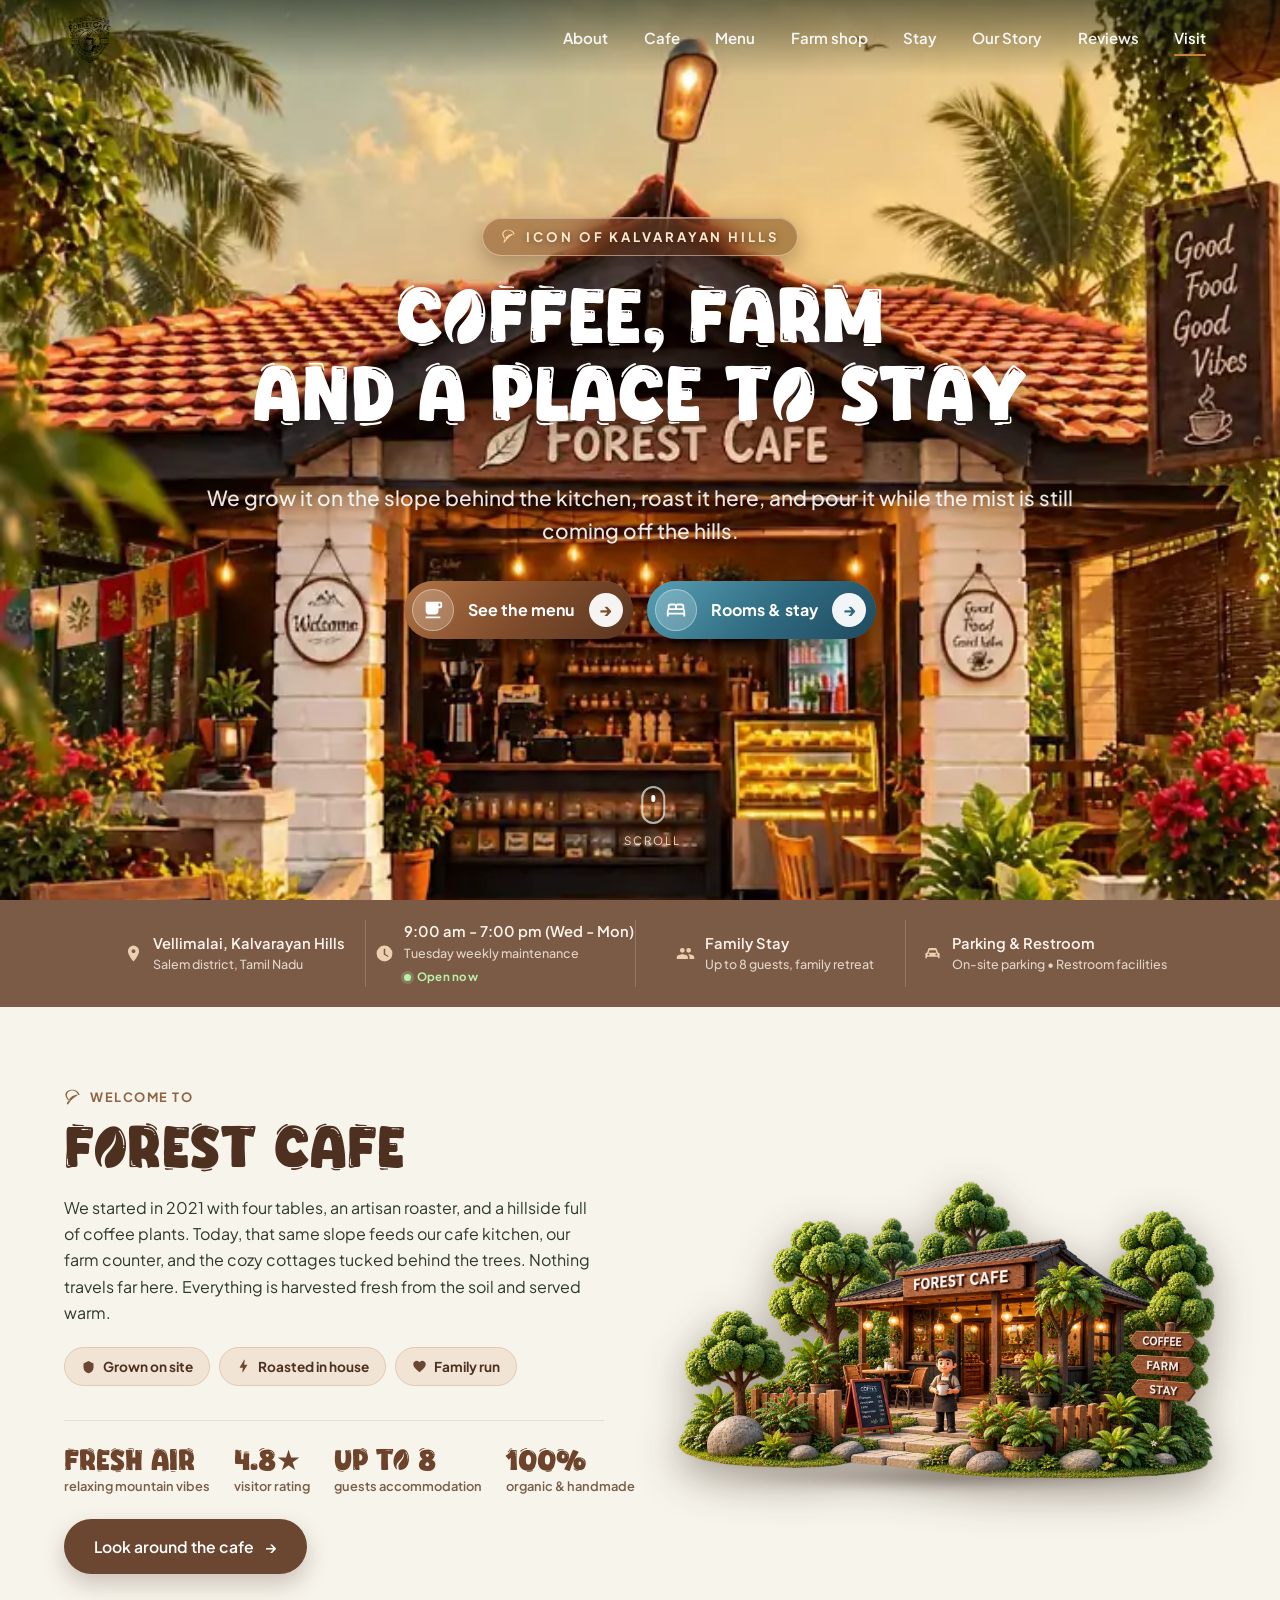
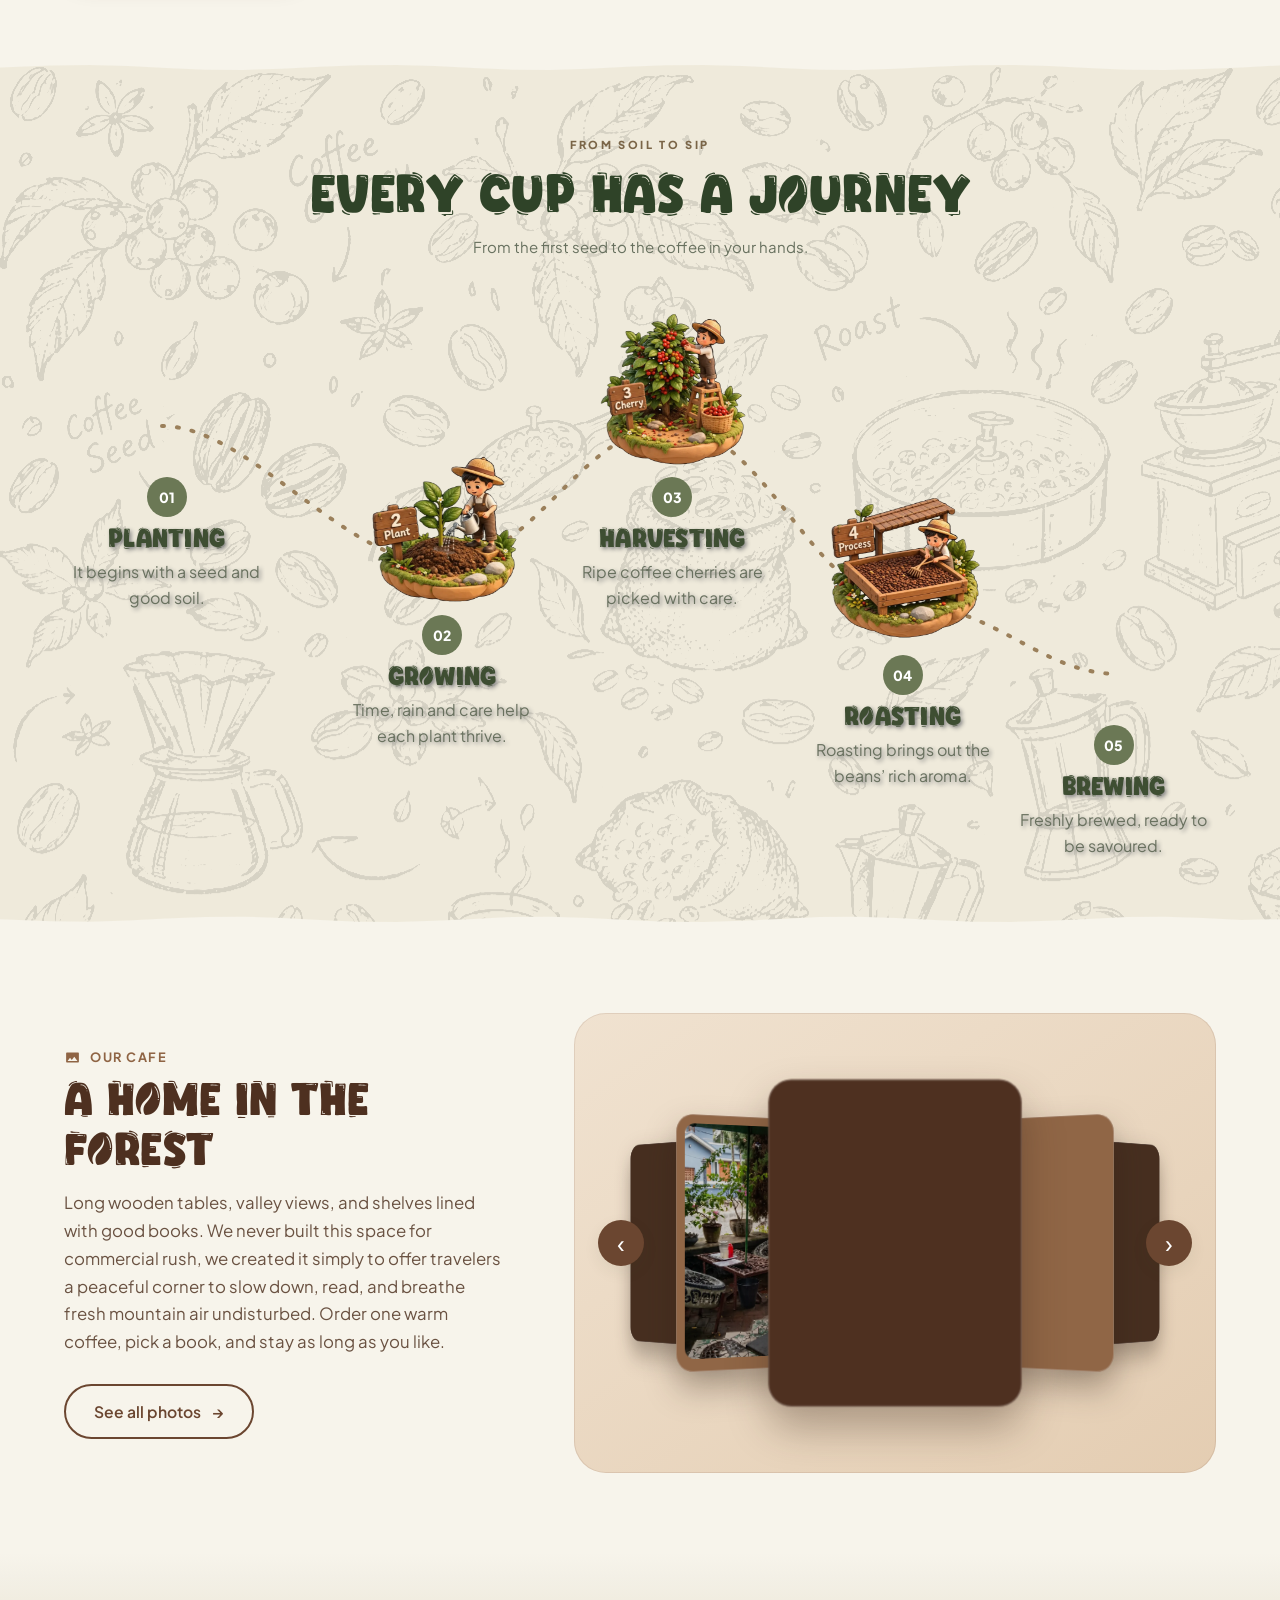
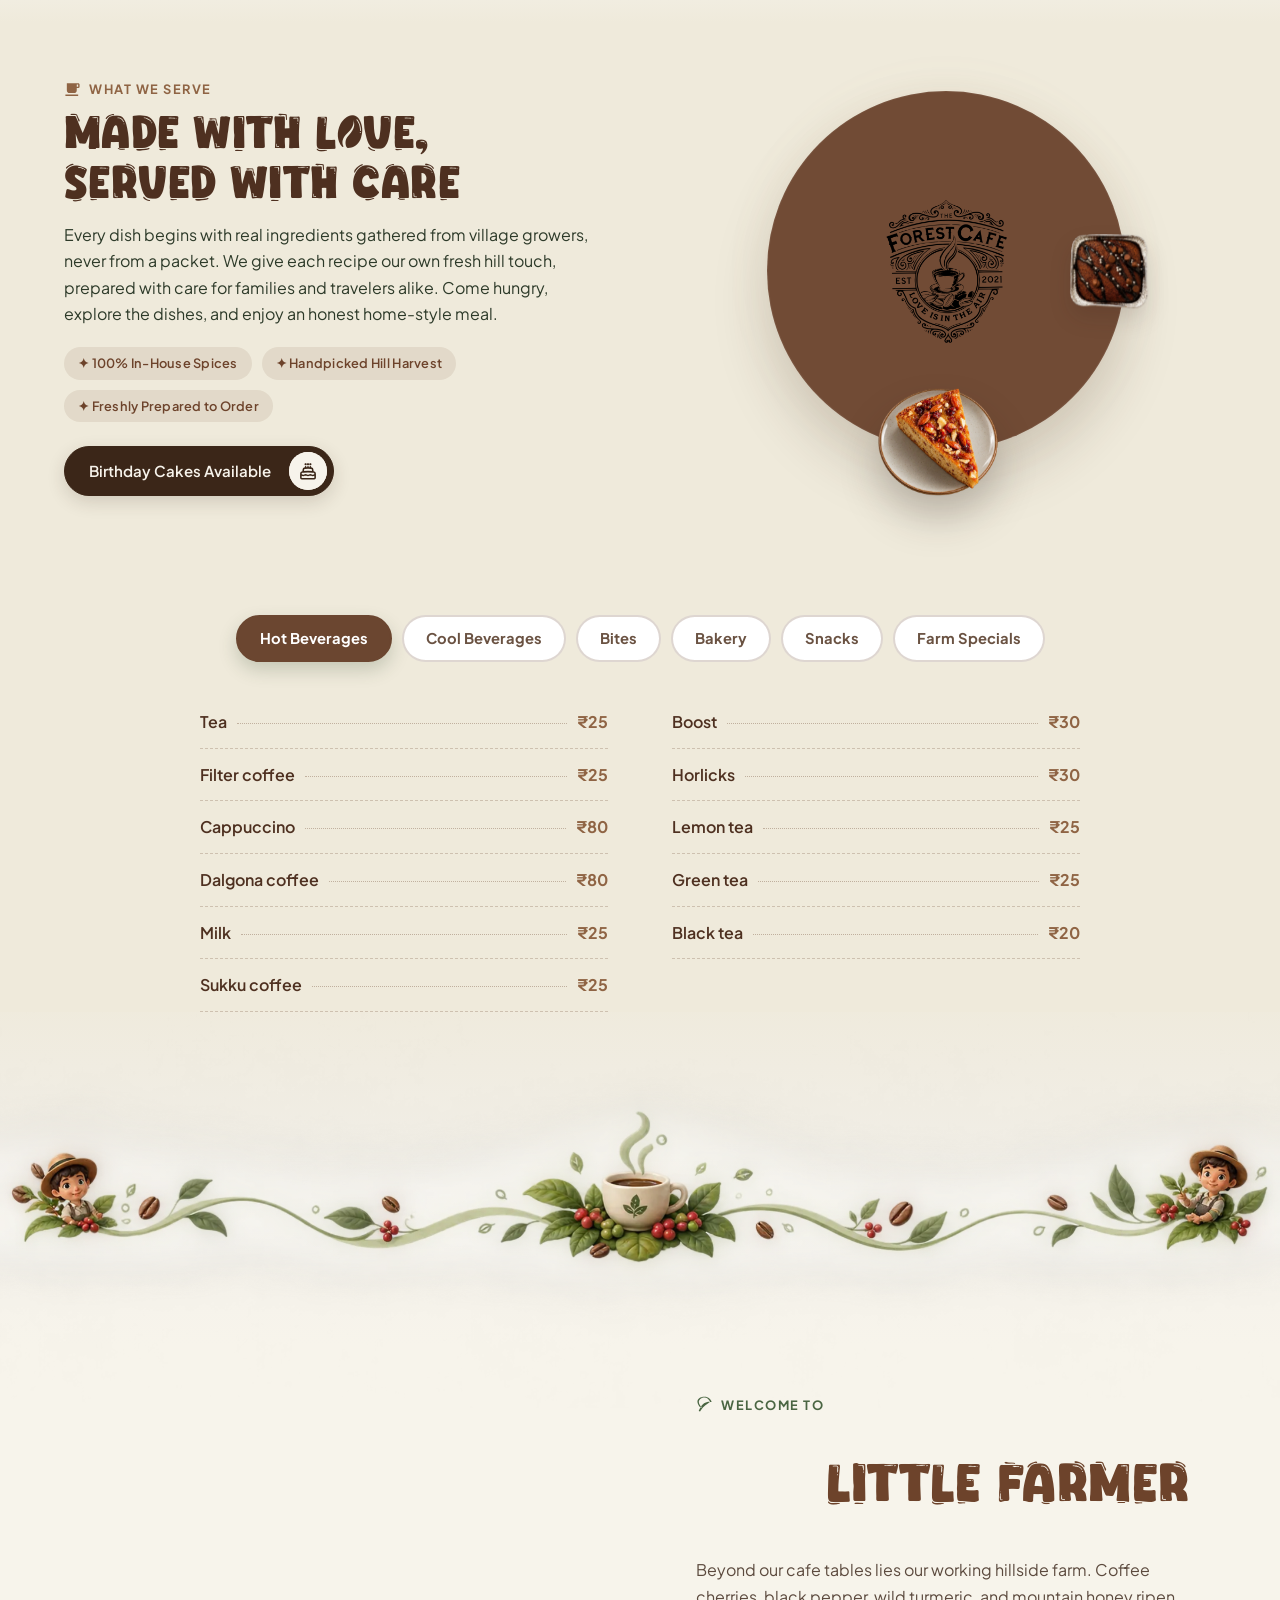
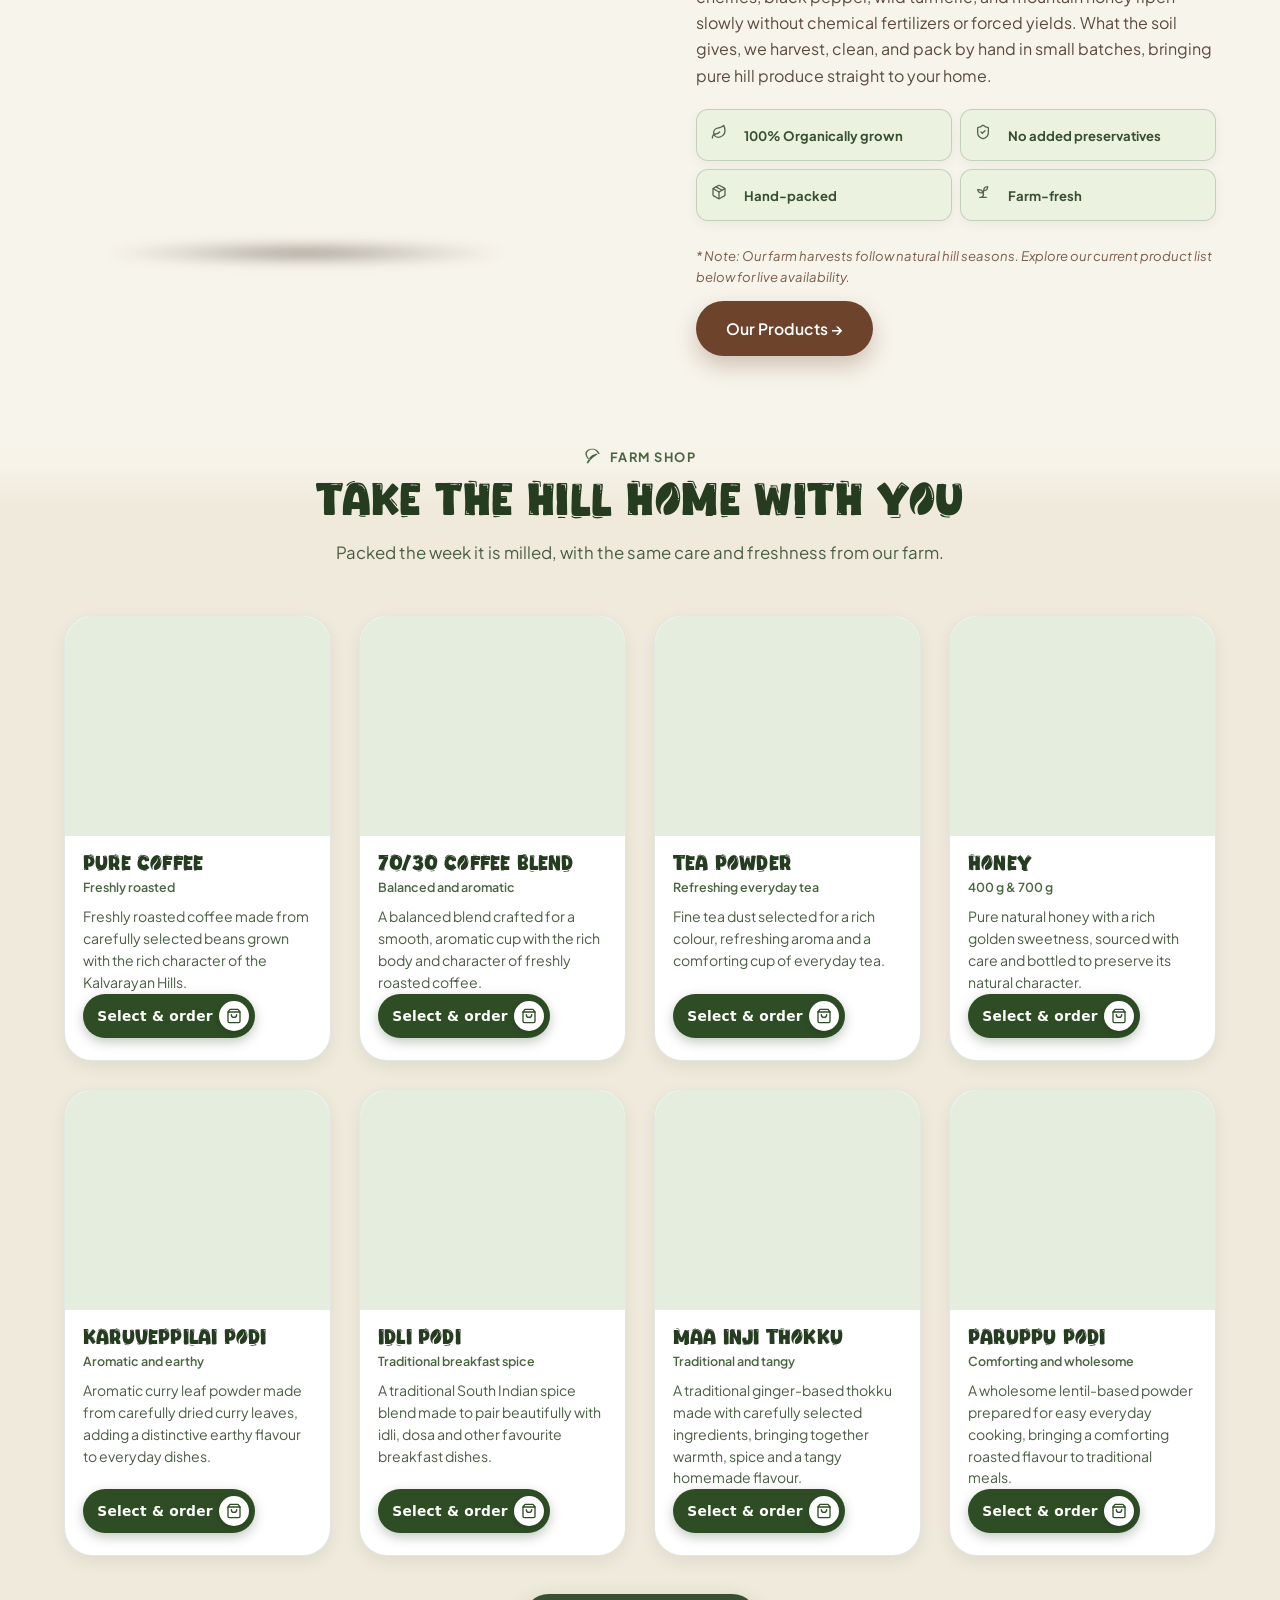
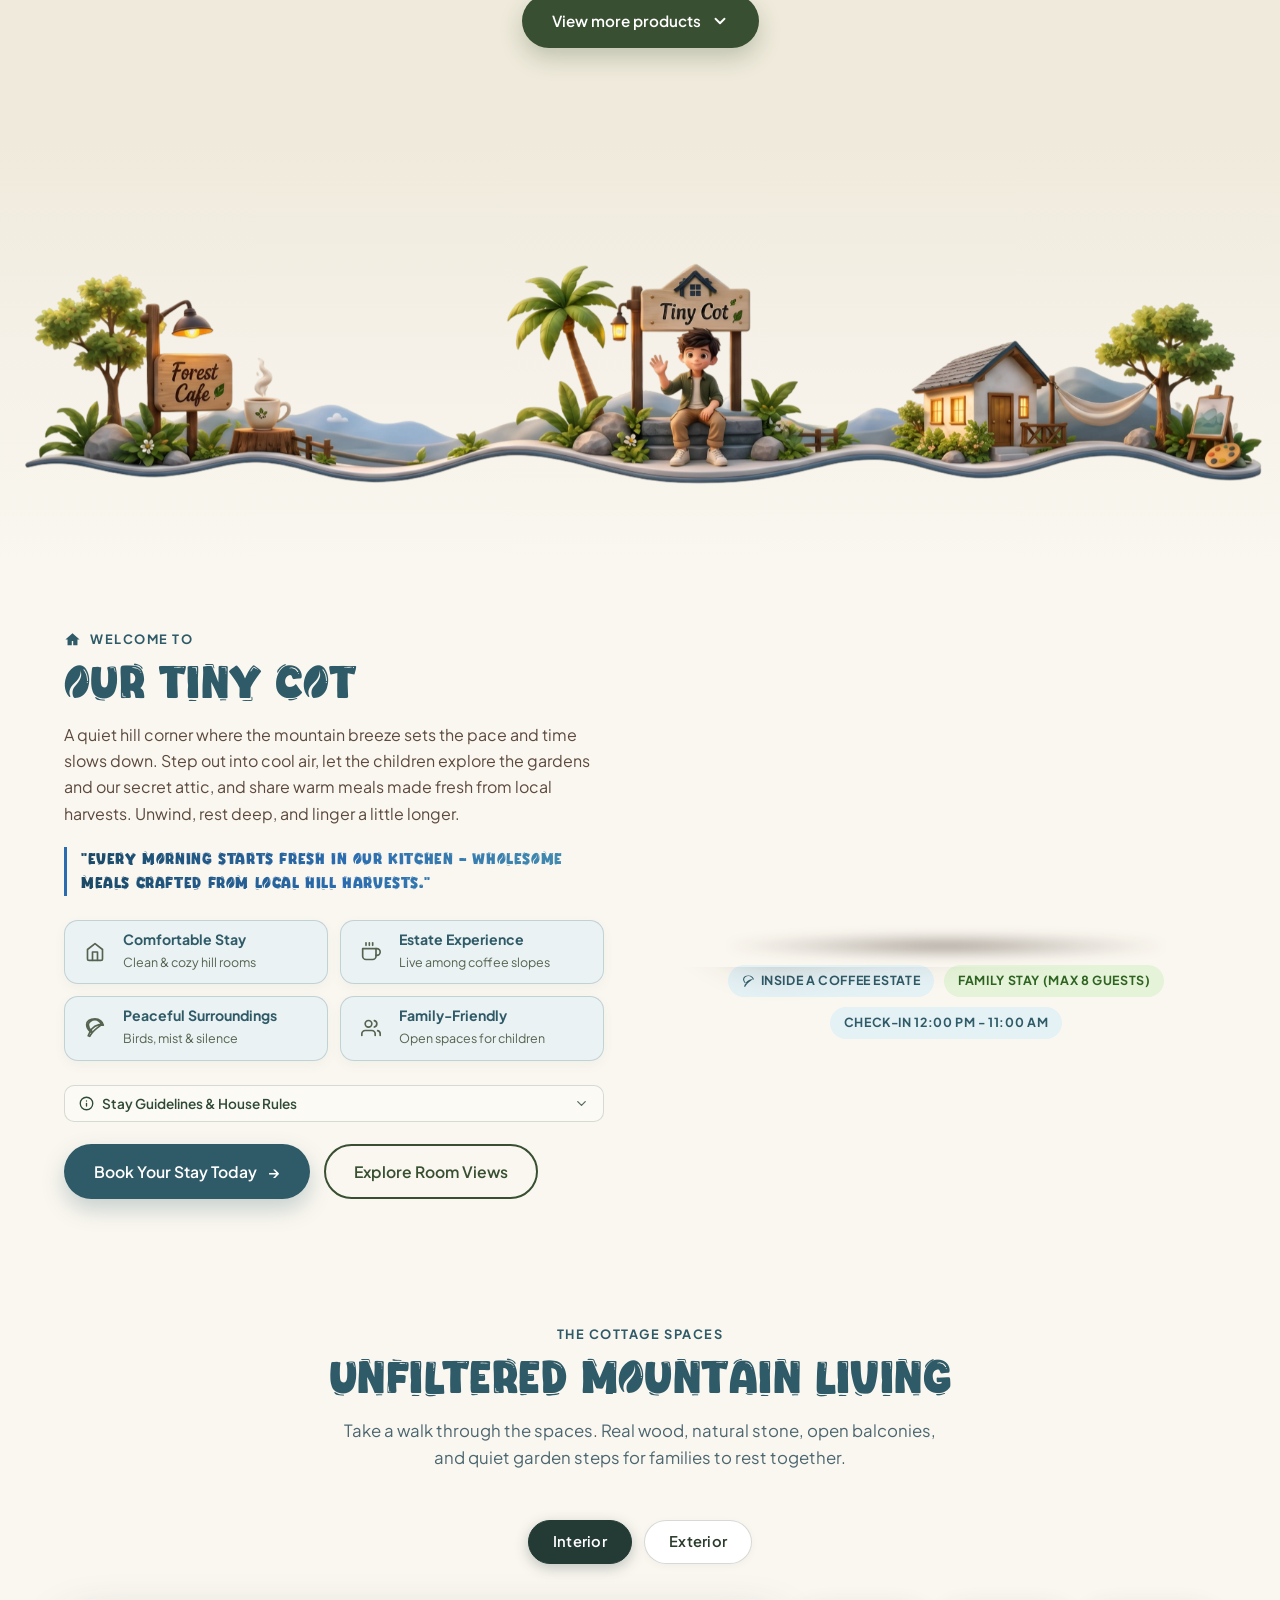
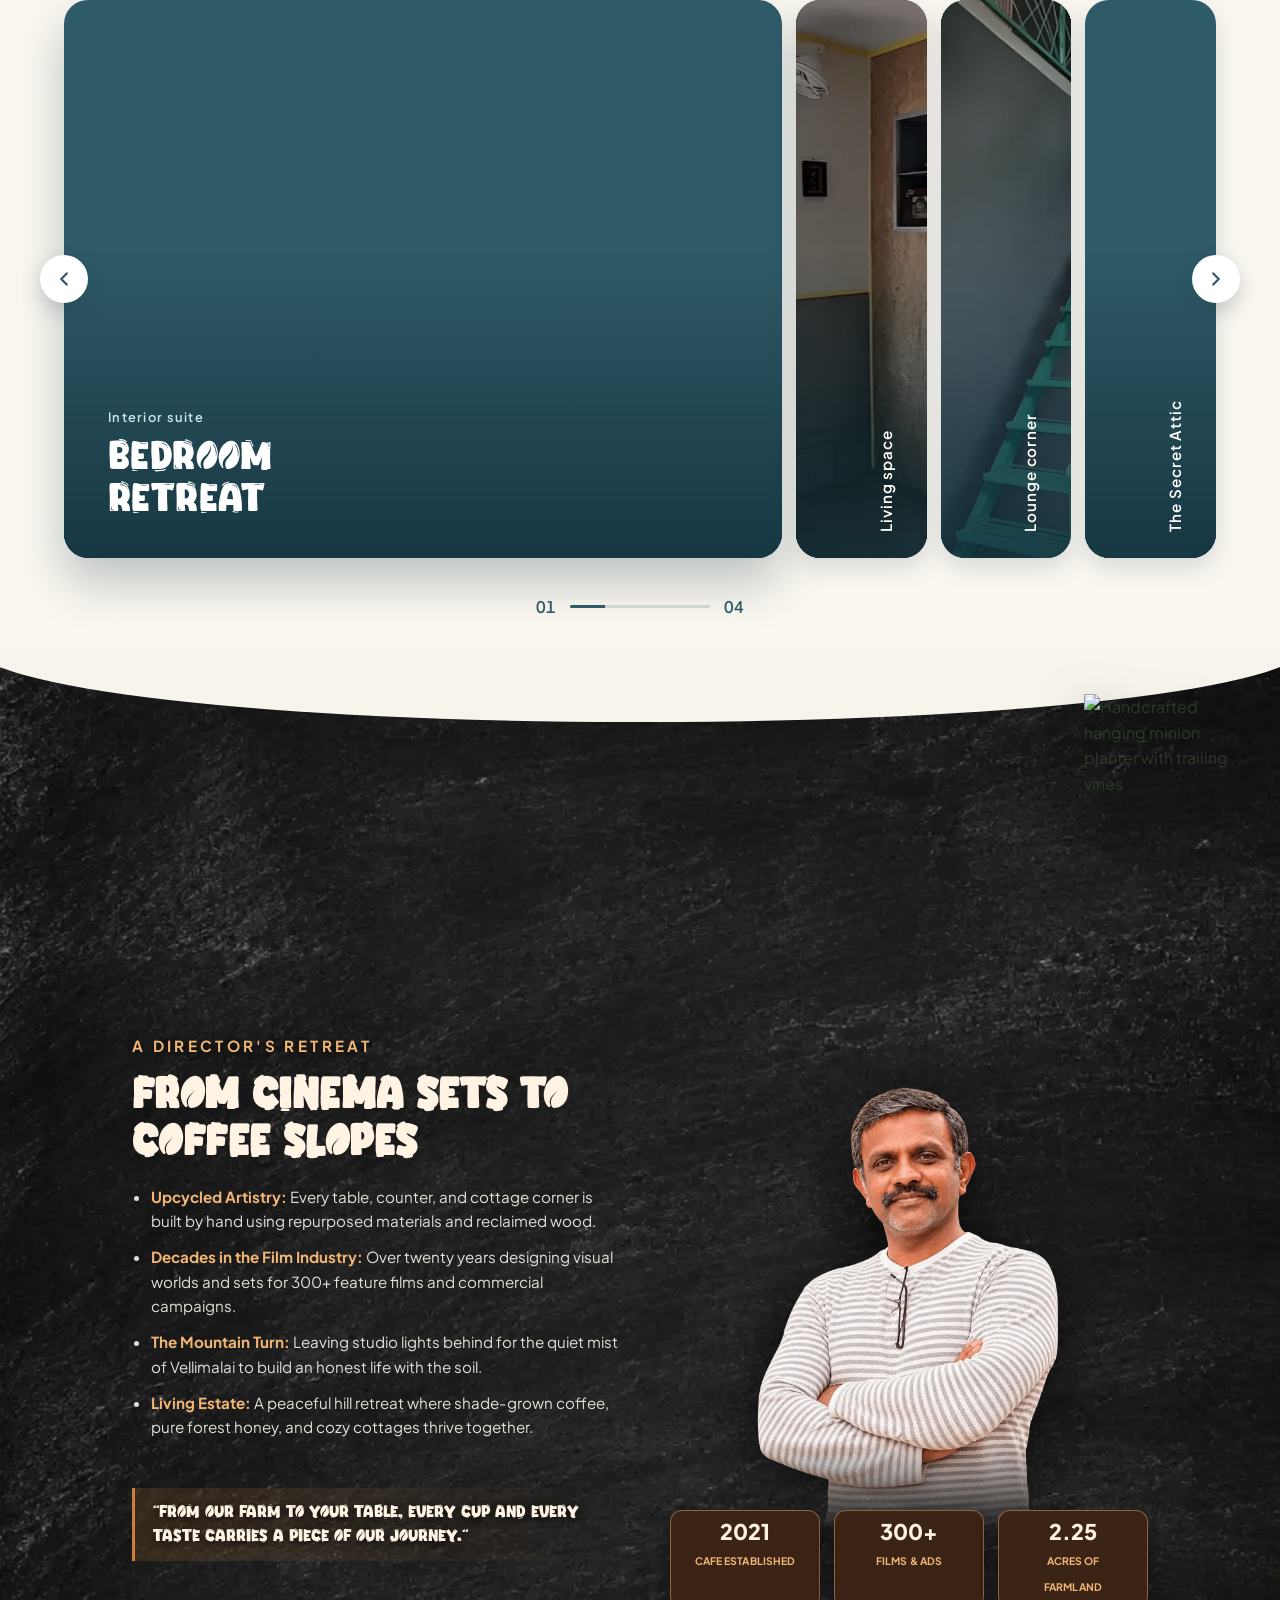
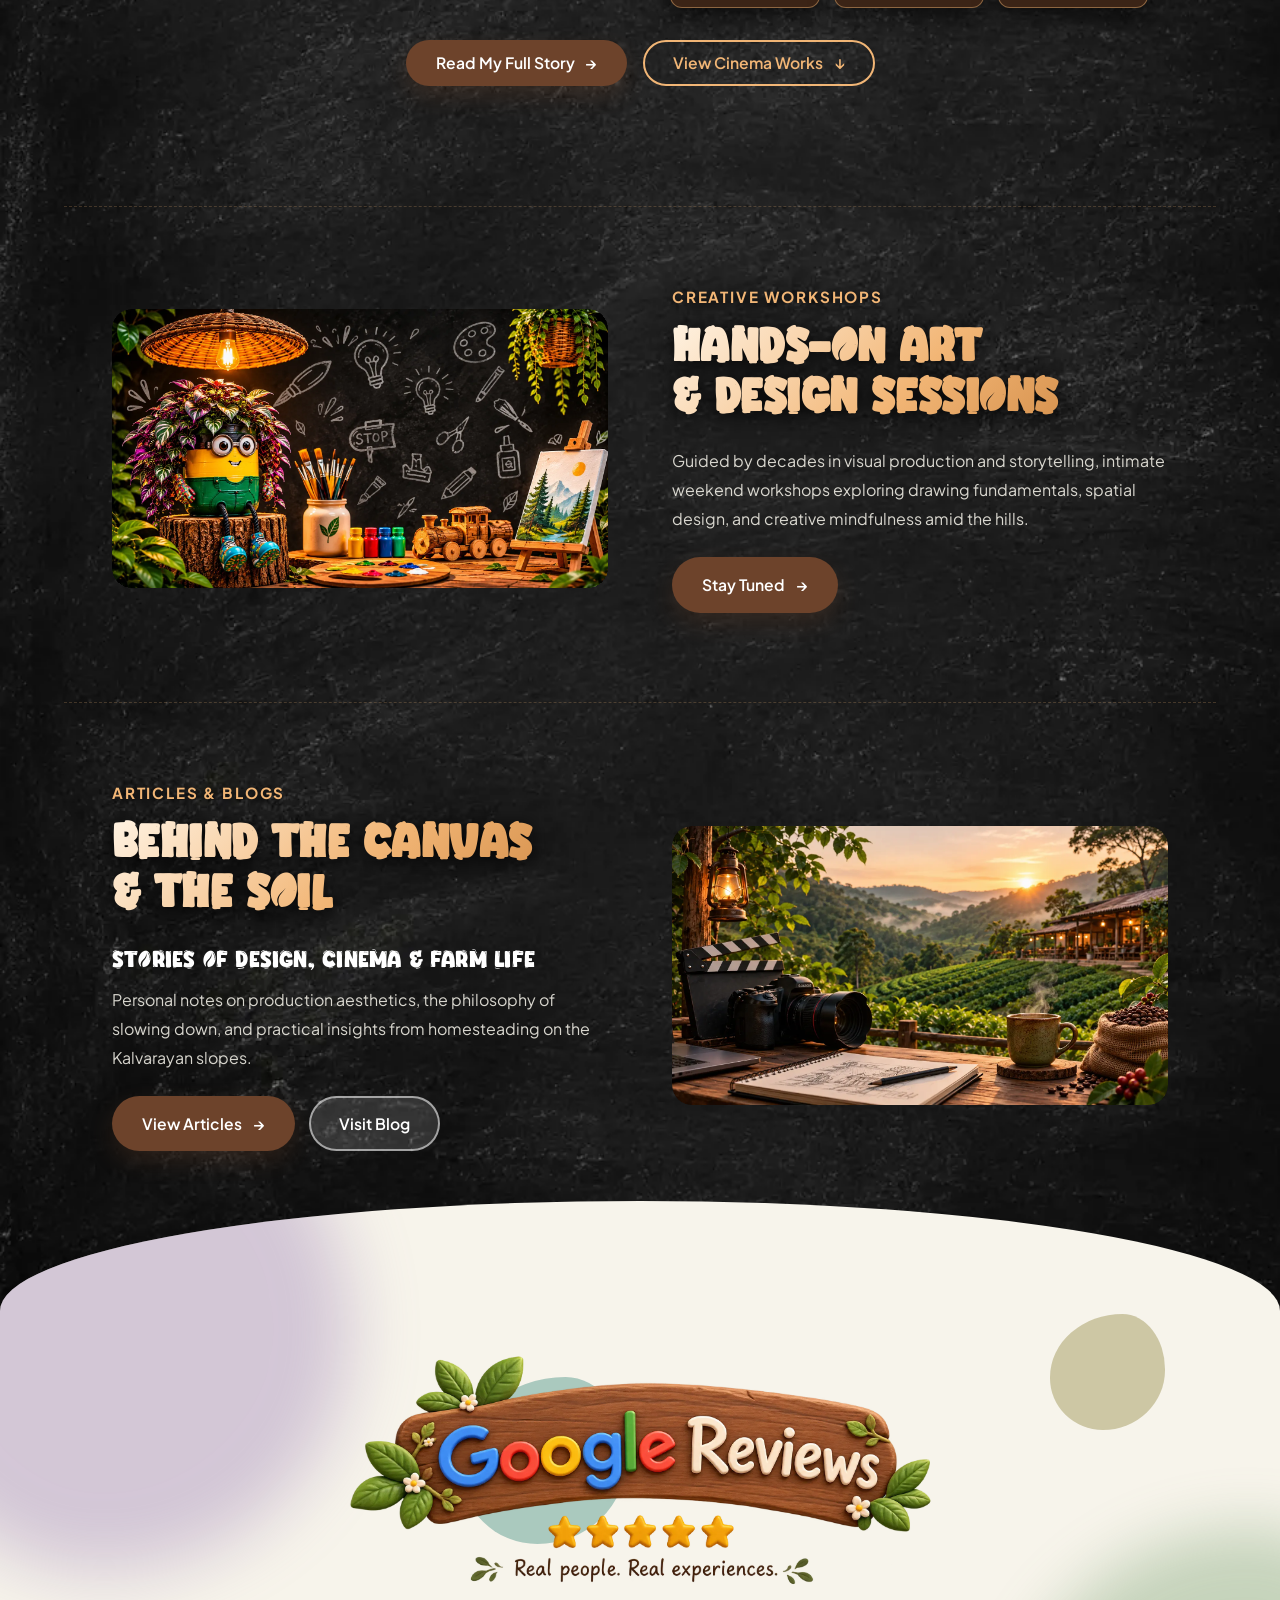
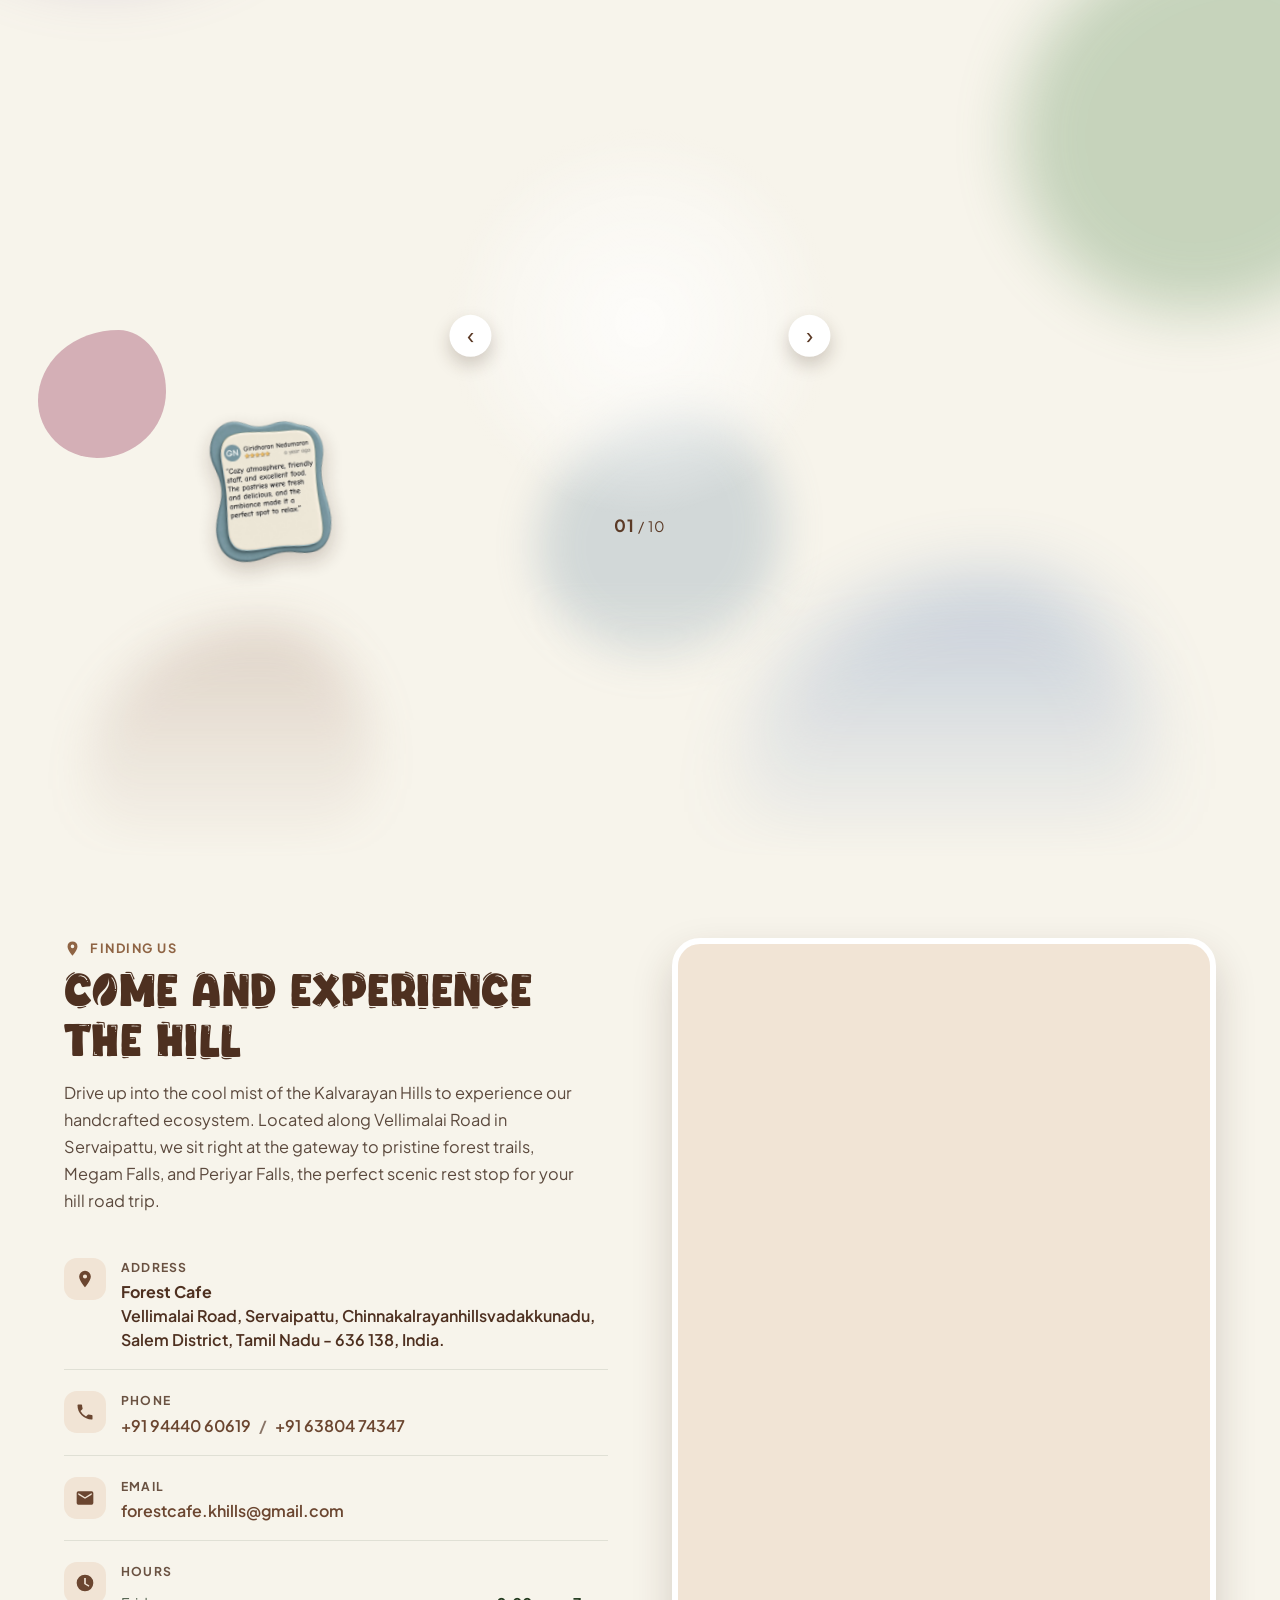
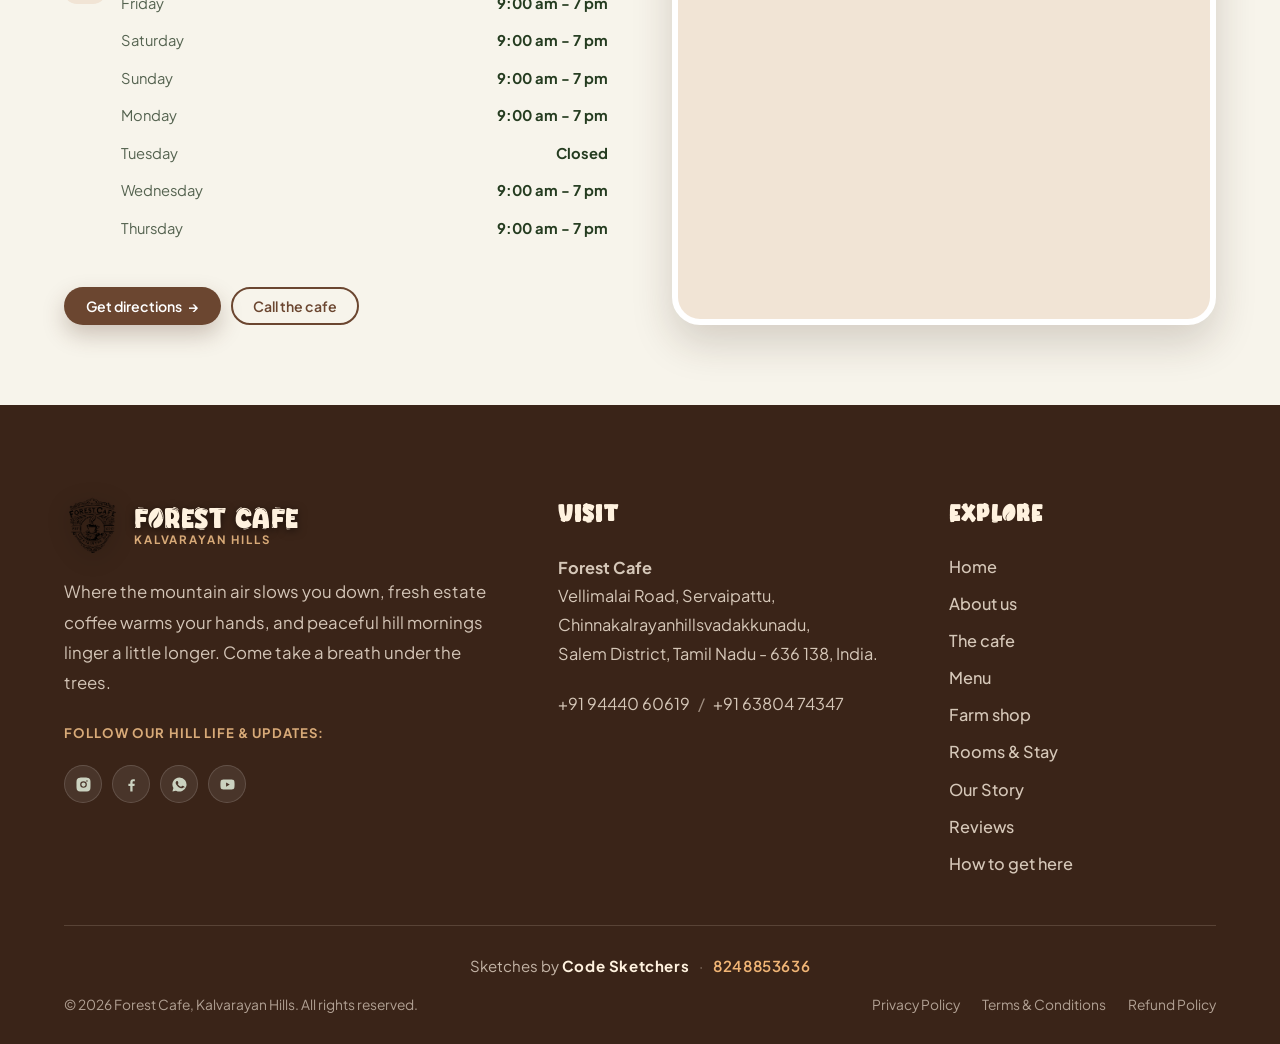
==== commit 45cfe24d: "feat: create cafe design system, styles, dynamic script, and menu asset" ====
--- a/index.html
+++ b/index.html
@@ -398,8 +398,33 @@
                                 ✦ Freshly Prepared to Order
                             </span>
                         </div>
-                        <button class="btn btn-primary" id="openMenuModal" type="button">
-                            Open the full menu board →
+                        <button
+                            type="button"
+                            class="cake-fill-btn"
+                            id="openMenuBoardBtn"
+                            data-src="images/farm/menu.webp"
+                            data-pressed="false"
+                            aria-label="View Birthday Cakes Available poster"
+                        >
+                            <span class="cake-fill-label">Birthday Cakes Available</span>
+
+                            <!-- Expanding cream fill layer -->
+                            <span class="cake-fill-bg" aria-hidden="true"></span>
+
+                            <!-- Clipped inverted text layer that reveals as the circle expands -->
+                            <span class="cake-fill-overlay" aria-hidden="true">
+                                <span class="cake-fill-label">Birthday Cakes Available</span>
+                            </span>
+
+                            <!-- Right circular badge with dual sliding 2-tier birthday cake SVGs -->
+                            <span class="cake-fill-circle" aria-hidden="true">
+                                <svg class="cake-icon-in" viewBox="0 0 24 24" fill="none" stroke="currentColor" stroke-width="2" stroke-linecap="round" stroke-linejoin="round">
+                                    <path d="M12 8.25v-1.5m0 1.5q-2.033 0-4.024.166C6.845 8.51 6 9.473 6 10.608v2.513m6-4.871q2.033 0 4.024.166C17.155 8.51 18 9.473 18 10.608v2.513M15 8.25v-1.5m-6 1.5v-1.5m12 9.75l-1.5.75a3.35 3.35 0 0 1-3 0a3.35 3.35 0 0 0-3 0a3.35 3.35 0 0 1-3 0a3.35 3.35 0 0 0-3 0a3.35 3.35 0 0 1-3 0L3 16.5m15-3.379a49 49 0 0 0-6-.371q-3.05.002-6 .371m12 0q.585.073 1.163.16c1.07.16 1.837 1.094 1.837 2.175v5.169c0 .621-.504 1.125-1.125 1.125H4.125A1.125 1.125 0 0 1 3 20.625v-5.17c0-1.08.768-2.014 1.837-2.174A48 48 0 0 1 6 13.12m6.265-10.01a.375.375 0 1 1-.53 0L12 2.845zm-3 0a.375.375 0 1 1-.53 0L9 2.845zm6 0a.375.375 0 1 1-.53 0L15 2.845z"/>
+                                </svg>
+                                <svg class="cake-icon-out" viewBox="0 0 24 24" fill="none" stroke="currentColor" stroke-width="2" stroke-linecap="round" stroke-linejoin="round">
+                                    <path d="M12 8.25v-1.5m0 1.5q-2.033 0-4.024.166C6.845 8.51 6 9.473 6 10.608v2.513m6-4.871q2.033 0 4.024.166C17.155 8.51 18 9.473 18 10.608v2.513M15 8.25v-1.5m-6 1.5v-1.5m12 9.75l-1.5.75a3.35 3.35 0 0 1-3 0a3.35 3.35 0 0 0-3 0a3.35 3.35 0 0 1-3 0a3.35 3.35 0 0 0-3 0a3.35 3.35 0 0 1-3 0L3 16.5m15-3.379a49 49 0 0 0-6-.371q-3.05.002-6 .371m12 0q.585.073 1.163.16c1.07.16 1.837 1.094 1.837 2.175v5.169c0 .621-.504 1.125-1.125 1.125H4.125A1.125 1.125 0 0 1 3 20.625v-5.17c0-1.08.768-2.014 1.837-2.174A48 48 0 0 1 6 13.12m6.265-10.01a.375.375 0 1 1-.53 0L12 2.845zm-3 0a.375.375 0 1 1-.53 0L9 2.845zm6 0a.375.375 0 1 1-.53 0L15 2.845z"/>
+                                </svg>
+                            </span>
                         </button>
                     </div>
                     <div class="menu-media">
@@ -1589,10 +1614,10 @@
     </footer>
 
     <!-- ============ OVERLAYS ============ -->
-    <div aria-label="Full menu board" aria-modal="true" class="modal" id="menuModal" role="dialog">
+    <div aria-label="Birthday cakes available" aria-modal="true" class="modal" id="menuModal" role="dialog">
         <div class="modal-panel">
-            <button aria-label="Close menu" class="modal-close" id="closeMenuModal" type="button">×</button>
-            <img alt="Forest Cafe full menu board" src="images/farm/menu.webp" loading="lazy" decoding="async" />
+            <button aria-label="Close" class="modal-close" id="closeMenuModal" type="button">×</button>
+            <img alt="Birthday Cakes Available - Forest Cafe" class="menu-lightbox-img" src="images/farm/menu.webp" loading="lazy" decoding="async" />
         </div>
     </div>
     <div aria-label="Photo viewer" aria-modal="true" class="lightbox" id="lightbox" role="dialog">
--- a/css/style.css
+++ b/css/style.css
@@ -679,6 +679,136 @@
         transform: translateY(-2px);
     }
 
+.cake-fill-btn {
+  --btn-bg: #3b2618;
+  --btn-text: #f7f3eb;
+  --btn-fill-bg: #f7f3eb;
+  --btn-fill-text: #3b2618;
+  --icon-circle: 38px;
+  --icon-right: 6px;
+  --circle-inset-y: calc((100% - var(--icon-circle)) / 2);
+  --ease-liquid: cubic-bezier(0.785, 0.135, 0.15, 0.86);
+
+  position: relative;
+  display: inline-flex;
+  align-items: center;
+  justify-content: center;
+  height: 50px;
+  width: fit-content;
+  min-width: fit-content;
+  padding: 0 calc(var(--icon-circle) + var(--icon-right) + 18px) 0 24px;
+  border-radius: 999px;
+  border: 1.5px solid var(--btn-bg);
+  background-color: var(--btn-bg);
+  color: var(--btn-text);
+  font-family: inherit;
+  font-size: 0.94rem;
+  font-weight: 600;
+  line-height: 1;
+  white-space: nowrap;
+  cursor: pointer;
+  overflow: hidden;
+  box-shadow: 0 6px 18px rgba(59, 38, 24, 0.16);
+  transition: box-shadow 0.45s var(--ease-liquid), transform 0.3s ease;
+}
+
+.cake-fill-btn:hover {
+  box-shadow: 0 10px 24px rgba(59, 38, 24, 0.24);
+}
+
+.cake-fill-label {
+  position: relative;
+  z-index: 1;
+  padding-bottom: 1px;
+  white-space: nowrap;
+}
+
+.cake-fill-bg {
+  pointer-events: none;
+  position: absolute;
+  z-index: 2;
+  border-radius: 999px;
+  background-color: var(--btn-fill-bg);
+  inset: var(--circle-inset-y) var(--icon-right) var(--circle-inset-y) calc(100% - var(--icon-right) - var(--icon-circle));
+  transition: inset 0.45s var(--ease-liquid), background-color 0.45s var(--ease-liquid);
+}
+
+.cake-fill-overlay {
+  pointer-events: none;
+  position: absolute;
+  inset: 0;
+  z-index: 2;
+  display: flex;
+  align-items: center;
+  padding: 0 calc(var(--icon-circle) + var(--icon-right) + 18px) 0 24px;
+  color: var(--btn-fill-text);
+  clip-path: inset(var(--circle-inset-y) var(--icon-right) var(--circle-inset-y) calc(100% - var(--icon-right) - var(--icon-circle)) round 999px);
+  transition: clip-path 0.45s var(--ease-liquid), color 0.45s var(--ease-liquid);
+}
+
+.cake-fill-btn:hover .cake-fill-bg,
+.cake-fill-btn[data-pressed="true"] .cake-fill-bg {
+  inset: 0;
+}
+
+.cake-fill-btn:hover .cake-fill-overlay,
+.cake-fill-btn[data-pressed="true"] .cake-fill-overlay {
+  clip-path: inset(0 0 0 0 round 999px);
+}
+
+.cake-fill-circle {
+  pointer-events: none;
+  position: absolute;
+  right: var(--icon-right);
+  top: 50%;
+  z-index: 3;
+  display: inline-flex;
+  align-items: center;
+  justify-content: center;
+  width: var(--icon-circle);
+  height: var(--icon-circle);
+  border-radius: 999px;
+  background-color: var(--btn-fill-bg);
+  color: var(--btn-fill-text);
+  transform: translateY(-50%);
+  overflow: hidden;
+}
+
+.cake-fill-circle svg {
+  position: absolute;
+  left: 50%;
+  top: 50%;
+  width: 19px;
+  height: 19px;
+  transition: transform 0.45s var(--ease-liquid);
+}
+
+.cake-icon-in {
+  transform: translate(-175%, -50%) scale(0.2);
+}
+
+.cake-icon-out {
+  transform: translate(-50%, -50%) scale(1);
+}
+
+.cake-fill-btn:hover .cake-icon-in,
+.cake-fill-btn[data-pressed="true"] .cake-icon-in {
+  transform: translate(-50%, -50%) scale(1);
+}
+
+.cake-fill-btn:hover .cake-icon-out,
+.cake-fill-btn[data-pressed="true"] .cake-icon-out {
+  transform: translate(75%, -50%) scale(0.2);
+}
+
+@media (max-width: 767px) {
+  .cake-fill-btn {
+    height: 48px;
+    --icon-circle: 36px;
+    font-size: 0.9rem;
+  }
+}
+
 .btn--ghost {
     background: transparent;
     color: var(--green-700);
@@ -1314,6 +1444,28 @@
         width: 100%;
         border-radius: var(--radius-lg);
     }
+
+#menuModal .modal-panel {
+  max-width: min(1000px, 94vw);
+  max-height: 85vh;
+  width: auto;
+  height: auto;
+  display: flex;
+  justify-content: center;
+  align-items: center;
+  overflow: visible;
+}
+
+#menuModal img,
+.menu-lightbox-img {
+  max-width: 92vw;
+  max-height: 85vh;
+  width: auto;
+  height: auto;
+  object-fit: contain;
+  border-radius: 14px;
+  box-shadow: 0 20px 50px rgba(24, 16, 10, 0.35);
+}
 
 .modal-close {
     position: absolute;
